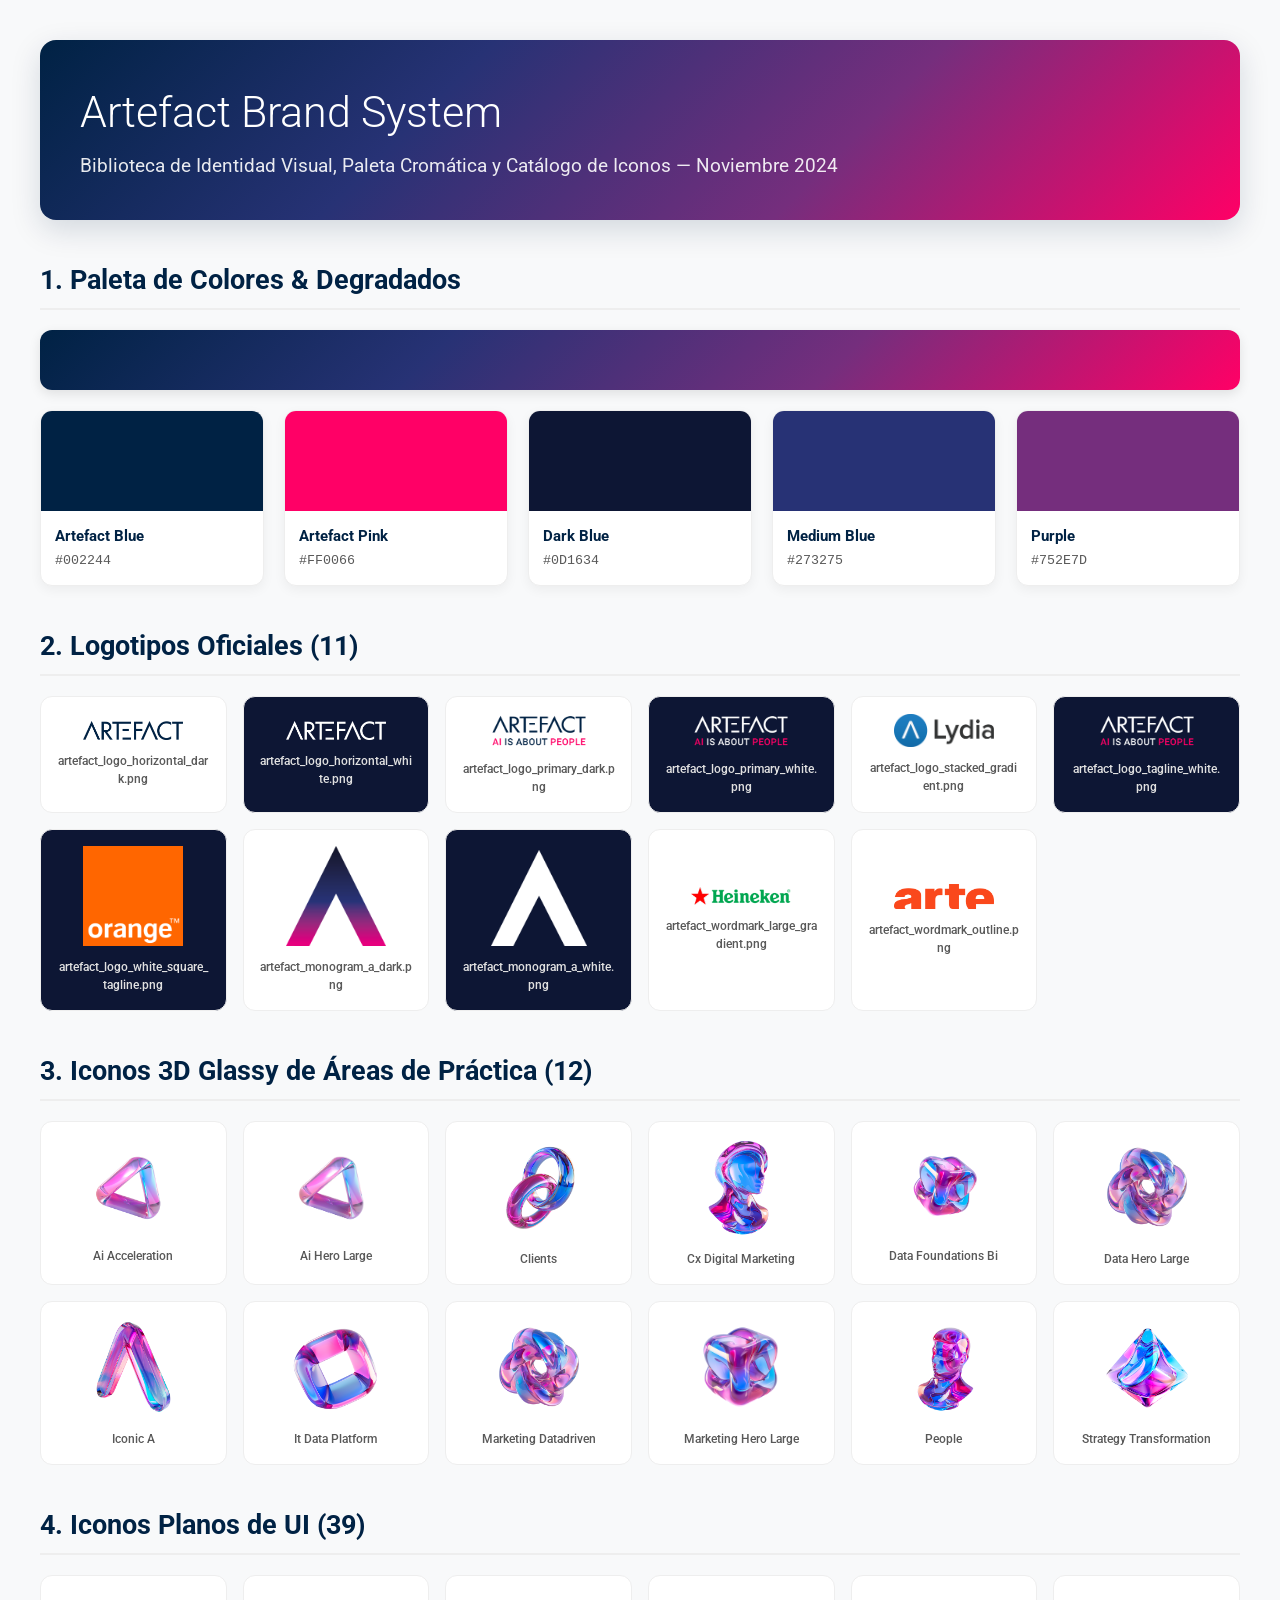
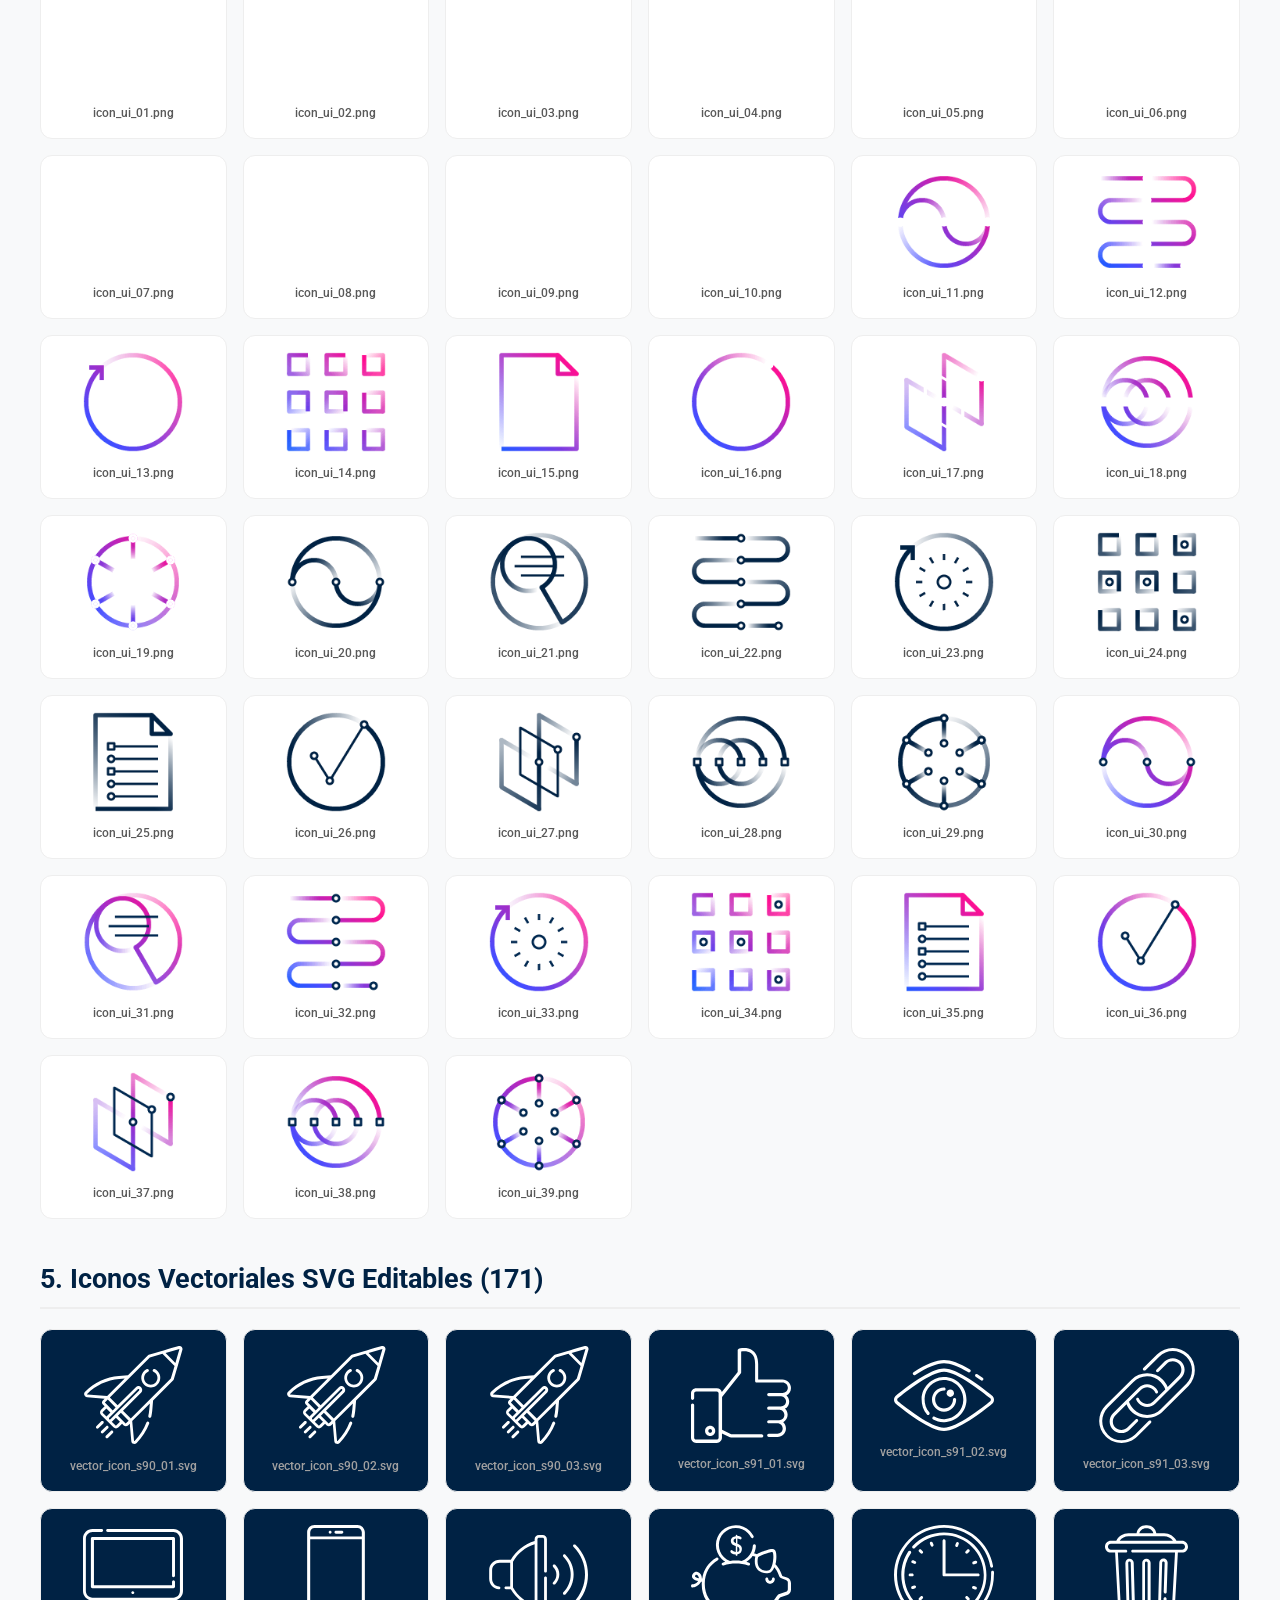
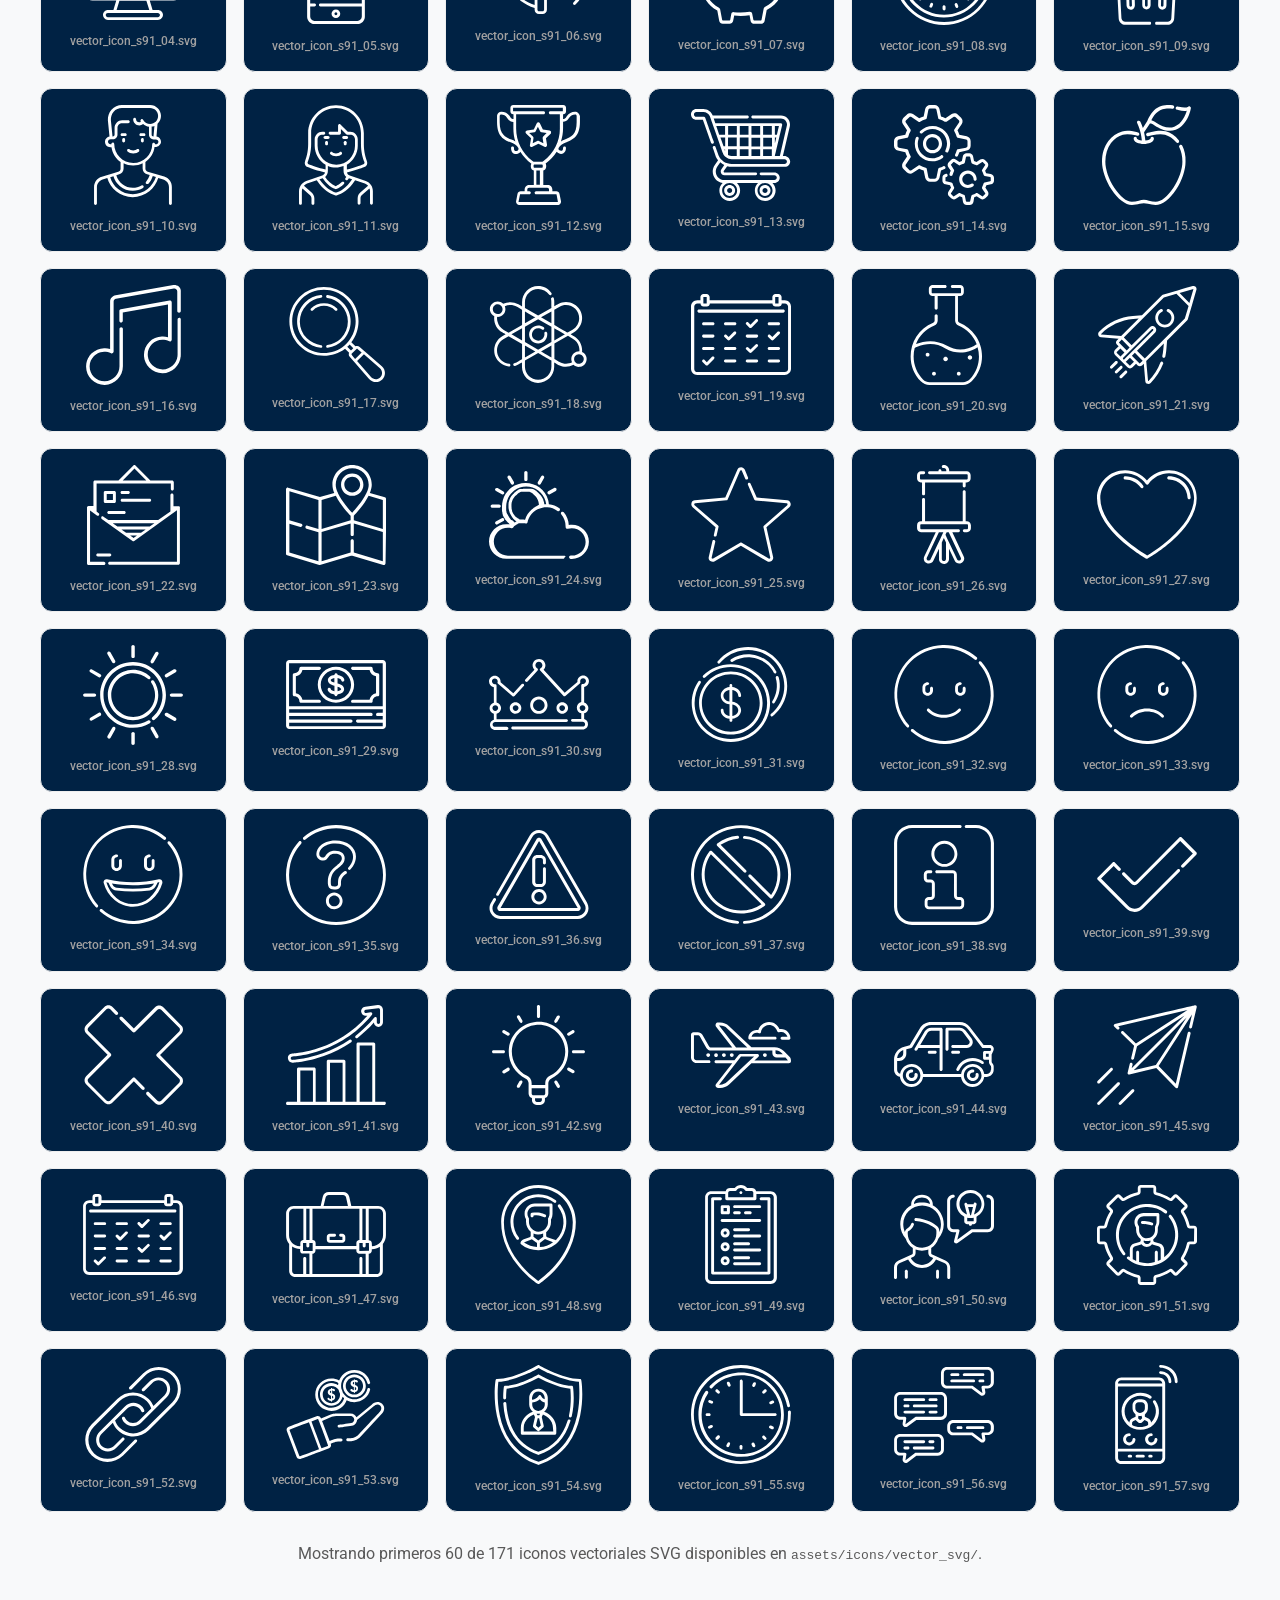
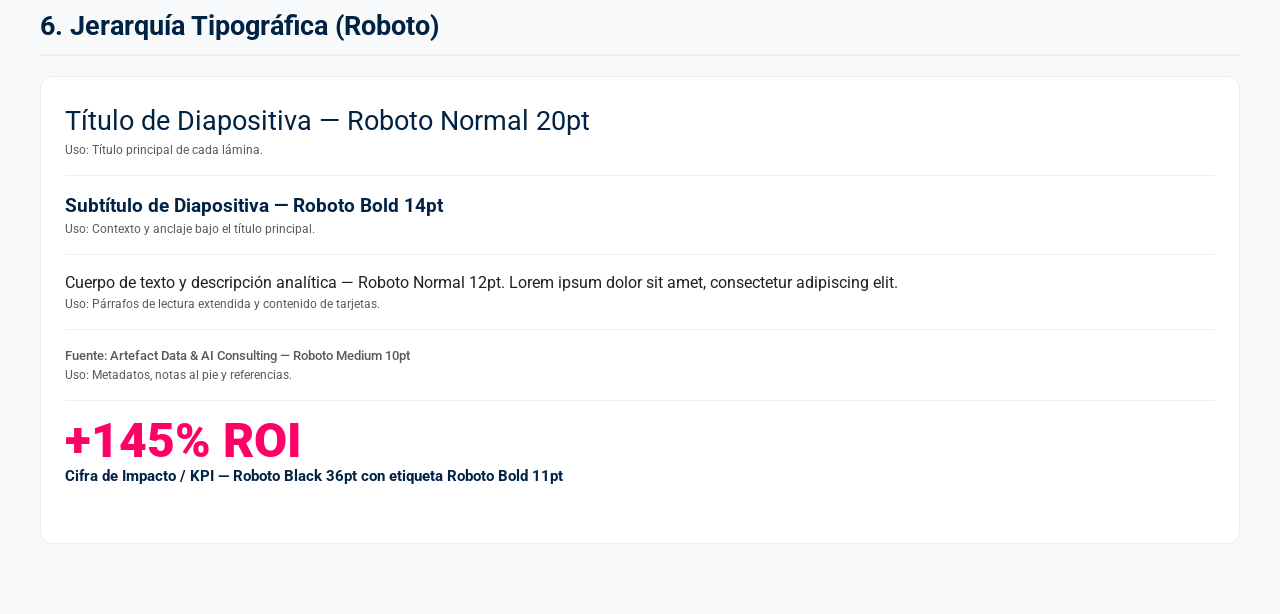
==== index.html @ 72a99425 "feat: complete Artefact brand identity kit, assets, tokens and LLM presentation tools" ====
<!DOCTYPE html>
<html lang="es">
<head>
  <meta charset="UTF-8">
  <title>Artefact Brand System & Asset Library (Nov 2024)</title>
  <link rel="stylesheet" href="tokens/artefact_theme.css">
  <link rel="preconnect" href="https://fonts.googleapis.com">
  <link rel="preconnect" href="https://fonts.gstatic.com" crossorigin>
  <link href="https://fonts.googleapis.com/css2?family=Roboto:wght@100;300;400;500;700;900&display=swap" rel="stylesheet">
  <style>
    * { box-sizing: border-box; margin: 0; padding: 0; }
    body {
      font-family: var(--font-family-artefact);
      background: #F8F9FA;
      color: var(--artefact-charcoal);
      line-height: 1.5;
      padding: 40px 20px;
    }
    .container {
      max-width: 1200px;
      margin: 0 auto;
    }
    header {
      background: var(--artefact-gradient-signature);
      color: white;
      padding: 40px;
      border-radius: 16px;
      margin-bottom: 40px;
      box-shadow: 0 10px 30px rgba(0, 34, 68, 0.15);
    }
    header h1 {
      font-size: 32pt;
      font-weight: 300;
      margin-bottom: 8px;
    }
    header p {
      font-size: 14pt;
      opacity: 0.9;
    }
    .section-title {
      font-size: 20pt;
      font-weight: 700;
      color: var(--artefact-blue);
      margin: 40px 0 20px 0;
      border-bottom: 2px solid var(--artefact-gray-border);
      padding-bottom: 8px;
    }
    .grid-colors {
      display: grid;
      grid-template-columns: repeat(auto-fill, minmax(200px, 1fr));
      gap: 20px;
      margin-bottom: 30px;
    }
    .color-card {
      background: white;
      border-radius: 12px;
      overflow: hidden;
      box-shadow: 0 4px 12px rgba(0,0,0,0.05);
      border: 1px solid var(--artefact-gray-border);
    }
    .color-swatch {
      height: 100px;
      width: 100%;
    }
    .color-info {
      padding: 14px;
    }
    .color-name {
      font-weight: 700;
      font-size: 11pt;
      color: var(--artefact-blue);
      margin-bottom: 4px;
    }
    .color-hex {
      font-family: monospace;
      font-size: 10pt;
      color: var(--artefact-gray-muted);
    }
    .gradient-bar {
      height: 60px;
      border-radius: 12px;
      background: var(--artefact-gradient-signature);
      margin-bottom: 20px;
      box-shadow: 0 4px 12px rgba(0,0,0,0.1);
    }
    .grid-assets {
      display: grid;
      grid-template-columns: repeat(auto-fill, minmax(160px, 1fr));
      gap: 16px;
      margin-bottom: 30px;
    }
    .asset-card {
      background: white;
      border: 1px solid var(--artefact-gray-border);
      border-radius: 12px;
      padding: 16px;
      text-align: center;
      display: flex;
      flex-direction: column;
      align-items: center;
      justify-content: center;
      transition: transform 0.2s, box-shadow 0.2s;
    }
    .asset-card:hover {
      transform: translateY(-4px);
      box-shadow: 0 8px 20px rgba(0,0,0,0.08);
    }
    .asset-card img, .asset-card svg {
      max-width: 100px;
      max-height: 100px;
      object-fit: contain;
      margin-bottom: 12px;
    }
    .asset-card.dark-bg {
      background: var(--artefact-dark-blue);
      color: white;
    }
    .asset-name {
      font-size: 9pt;
      font-weight: 500;
      word-break: break-word;
      color: var(--artefact-gray-muted);
    }
    .asset-card.dark-bg .asset-name {
      color: #E0E0E0;
    }
    .typography-demo {
      background: white;
      padding: 24px;
      border-radius: 12px;
      border: 1px solid var(--artefact-gray-border);
      margin-bottom: 30px;
    }
    .type-row {
      margin-bottom: 16px;
      padding-bottom: 16px;
      border-bottom: 1px solid var(--artefact-gray-border);
    }
  </style>
</head>
<body>
  <div class="container">
    <header>
      <h1>Artefact Brand System</h1>
      <p>Biblioteca de Identidad Visual, Paleta Cromática y Catálogo de Iconos — Noviembre 2024</p>
    </header>

    <h2 class="section-title">1. Paleta de Colores & Degradados</h2>
    <div class="gradient-bar"></div>
    <div class="grid-colors">
      <div class="color-card">
        <div class="color-swatch" style="background:#002244;"></div>
        <div class="color-info">
          <div class="color-name">Artefact Blue</div>
          <div class="color-hex">#002244</div>
        </div>
      </div>
      <div class="color-card">
        <div class="color-swatch" style="background:#FF0066;"></div>
        <div class="color-info">
          <div class="color-name">Artefact Pink</div>
          <div class="color-hex">#FF0066</div>
        </div>
      </div>
      <div class="color-card">
        <div class="color-swatch" style="background:#0D1634;"></div>
        <div class="color-info">
          <div class="color-name">Dark Blue</div>
          <div class="color-hex">#0D1634</div>
        </div>
      </div>
      <div class="color-card">
        <div class="color-swatch" style="background:#273275;"></div>
        <div class="color-info">
          <div class="color-name">Medium Blue</div>
          <div class="color-hex">#273275</div>
        </div>
      </div>
      <div class="color-card">
        <div class="color-swatch" style="background:#752E7D;"></div>
        <div class="color-info">
          <div class="color-name">Purple</div>
          <div class="color-hex">#752E7D</div>
        </div>
      </div>
    </div>

    <h2 class="section-title">2. Logotipos Oficiales (11)</h2>
    <div class="grid-assets">
      <div class="asset-card ">
        <img src="assets/logos/artefact_logo_horizontal_dark.png" alt="artefact_logo_horizontal_dark.png">
        <span class="asset-name">artefact_logo_horizontal_dark.png</span>
      </div>
      <div class="asset-card dark-bg">
        <img src="assets/logos/artefact_logo_horizontal_white.png" alt="artefact_logo_horizontal_white.png">
        <span class="asset-name">artefact_logo_horizontal_white.png</span>
      </div>
      <div class="asset-card ">
        <img src="assets/logos/artefact_logo_primary_dark.png" alt="artefact_logo_primary_dark.png">
        <span class="asset-name">artefact_logo_primary_dark.png</span>
      </div>
      <div class="asset-card dark-bg">
        <img src="assets/logos/artefact_logo_primary_white.png" alt="artefact_logo_primary_white.png">
        <span class="asset-name">artefact_logo_primary_white.png</span>
      </div>
      <div class="asset-card ">
        <img src="assets/logos/artefact_logo_stacked_gradient.png" alt="artefact_logo_stacked_gradient.png">
        <span class="asset-name">artefact_logo_stacked_gradient.png</span>
      </div>
      <div class="asset-card dark-bg">
        <img src="assets/logos/artefact_logo_tagline_white.png" alt="artefact_logo_tagline_white.png">
        <span class="asset-name">artefact_logo_tagline_white.png</span>
      </div>
      <div class="asset-card dark-bg">
        <img src="assets/logos/artefact_logo_white_square_tagline.png" alt="artefact_logo_white_square_tagline.png">
        <span class="asset-name">artefact_logo_white_square_tagline.png</span>
      </div>
      <div class="asset-card ">
        <img src="assets/logos/artefact_monogram_a_dark.png" alt="artefact_monogram_a_dark.png">
        <span class="asset-name">artefact_monogram_a_dark.png</span>
      </div>
      <div class="asset-card dark-bg">
        <img src="assets/logos/artefact_monogram_a_white.png" alt="artefact_monogram_a_white.png">
        <span class="asset-name">artefact_monogram_a_white.png</span>
      </div>
      <div class="asset-card ">
        <img src="assets/logos/artefact_wordmark_large_gradient.png" alt="artefact_wordmark_large_gradient.png">
        <span class="asset-name">artefact_wordmark_large_gradient.png</span>
      </div>
      <div class="asset-card ">
        <img src="assets/logos/artefact_wordmark_outline.png" alt="artefact_wordmark_outline.png">
        <span class="asset-name">artefact_wordmark_outline.png</span>
      </div>
    </div>

    <h2 class="section-title">3. Iconos 3D Glassy de Áreas de Práctica (12)</h2>
    <div class="grid-assets">
      <div class="asset-card">
        <img src="assets/icons/glassy_3d/icon_glassy_ai_acceleration.png" alt="icon_glassy_ai_acceleration.png">
        <span class="asset-name">Ai Acceleration</span>
      </div>
      <div class="asset-card">
        <img src="assets/icons/glassy_3d/icon_glassy_ai_hero_large.png" alt="icon_glassy_ai_hero_large.png">
        <span class="asset-name">Ai Hero Large</span>
      </div>
      <div class="asset-card">
        <img src="assets/icons/glassy_3d/icon_glassy_clients.png" alt="icon_glassy_clients.png">
        <span class="asset-name">Clients</span>
      </div>
      <div class="asset-card">
        <img src="assets/icons/glassy_3d/icon_glassy_cx_digital_marketing.png" alt="icon_glassy_cx_digital_marketing.png">
        <span class="asset-name">Cx Digital Marketing</span>
      </div>
      <div class="asset-card">
        <img src="assets/icons/glassy_3d/icon_glassy_data_foundations_bi.png" alt="icon_glassy_data_foundations_bi.png">
        <span class="asset-name">Data Foundations Bi</span>
      </div>
      <div class="asset-card">
        <img src="assets/icons/glassy_3d/icon_glassy_data_hero_large.png" alt="icon_glassy_data_hero_large.png">
        <span class="asset-name">Data Hero Large</span>
      </div>
      <div class="asset-card">
        <img src="assets/icons/glassy_3d/icon_glassy_iconic_a.png" alt="icon_glassy_iconic_a.png">
        <span class="asset-name">Iconic A</span>
      </div>
      <div class="asset-card">
        <img src="assets/icons/glassy_3d/icon_glassy_it_data_platform.png" alt="icon_glassy_it_data_platform.png">
        <span class="asset-name">It Data Platform</span>
      </div>
      <div class="asset-card">
        <img src="assets/icons/glassy_3d/icon_glassy_marketing_datadriven.png" alt="icon_glassy_marketing_datadriven.png">
        <span class="asset-name">Marketing Datadriven</span>
      </div>
      <div class="asset-card">
        <img src="assets/icons/glassy_3d/icon_glassy_marketing_hero_large.png" alt="icon_glassy_marketing_hero_large.png">
        <span class="asset-name">Marketing Hero Large</span>
      </div>
      <div class="asset-card">
        <img src="assets/icons/glassy_3d/icon_glassy_people.png" alt="icon_glassy_people.png">
        <span class="asset-name">People</span>
      </div>
      <div class="asset-card">
        <img src="assets/icons/glassy_3d/icon_glassy_strategy_transformation.png" alt="icon_glassy_strategy_transformation.png">
        <span class="asset-name">Strategy Transformation</span>
      </div>
    </div>

    <h2 class="section-title">4. Iconos Planos de UI (39)</h2>
    <div class="grid-assets">
      <div class="asset-card">
        <img src="assets/icons/ui_flat/icon_ui_01.png" alt="icon_ui_01.png">
        <span class="asset-name">icon_ui_01.png</span>
      </div>
      <div class="asset-card">
        <img src="assets/icons/ui_flat/icon_ui_02.png" alt="icon_ui_02.png">
        <span class="asset-name">icon_ui_02.png</span>
      </div>
      <div class="asset-card">
        <img src="assets/icons/ui_flat/icon_ui_03.png" alt="icon_ui_03.png">
        <span class="asset-name">icon_ui_03.png</span>
      </div>
      <div class="asset-card">
        <img src="assets/icons/ui_flat/icon_ui_04.png" alt="icon_ui_04.png">
        <span class="asset-name">icon_ui_04.png</span>
      </div>
      <div class="asset-card">
        <img src="assets/icons/ui_flat/icon_ui_05.png" alt="icon_ui_05.png">
        <span class="asset-name">icon_ui_05.png</span>
      </div>
      <div class="asset-card">
        <img src="assets/icons/ui_flat/icon_ui_06.png" alt="icon_ui_06.png">
        <span class="asset-name">icon_ui_06.png</span>
      </div>
      <div class="asset-card">
        <img src="assets/icons/ui_flat/icon_ui_07.png" alt="icon_ui_07.png">
        <span class="asset-name">icon_ui_07.png</span>
      </div>
      <div class="asset-card">
        <img src="assets/icons/ui_flat/icon_ui_08.png" alt="icon_ui_08.png">
        <span class="asset-name">icon_ui_08.png</span>
      </div>
      <div class="asset-card">
        <img src="assets/icons/ui_flat/icon_ui_09.png" alt="icon_ui_09.png">
        <span class="asset-name">icon_ui_09.png</span>
      </div>
      <div class="asset-card">
        <img src="assets/icons/ui_flat/icon_ui_10.png" alt="icon_ui_10.png">
        <span class="asset-name">icon_ui_10.png</span>
      </div>
      <div class="asset-card">
        <img src="assets/icons/ui_flat/icon_ui_11.png" alt="icon_ui_11.png">
        <span class="asset-name">icon_ui_11.png</span>
      </div>
      <div class="asset-card">
        <img src="assets/icons/ui_flat/icon_ui_12.png" alt="icon_ui_12.png">
        <span class="asset-name">icon_ui_12.png</span>
      </div>
      <div class="asset-card">
        <img src="assets/icons/ui_flat/icon_ui_13.png" alt="icon_ui_13.png">
        <span class="asset-name">icon_ui_13.png</span>
      </div>
      <div class="asset-card">
        <img src="assets/icons/ui_flat/icon_ui_14.png" alt="icon_ui_14.png">
        <span class="asset-name">icon_ui_14.png</span>
      </div>
      <div class="asset-card">
        <img src="assets/icons/ui_flat/icon_ui_15.png" alt="icon_ui_15.png">
        <span class="asset-name">icon_ui_15.png</span>
      </div>
      <div class="asset-card">
        <img src="assets/icons/ui_flat/icon_ui_16.png" alt="icon_ui_16.png">
        <span class="asset-name">icon_ui_16.png</span>
      </div>
      <div class="asset-card">
        <img src="assets/icons/ui_flat/icon_ui_17.png" alt="icon_ui_17.png">
        <span class="asset-name">icon_ui_17.png</span>
      </div>
      <div class="asset-card">
        <img src="assets/icons/ui_flat/icon_ui_18.png" alt="icon_ui_18.png">
        <span class="asset-name">icon_ui_18.png</span>
      </div>
      <div class="asset-card">
        <img src="assets/icons/ui_flat/icon_ui_19.png" alt="icon_ui_19.png">
        <span class="asset-name">icon_ui_19.png</span>
      </div>
      <div class="asset-card">
        <img src="assets/icons/ui_flat/icon_ui_20.png" alt="icon_ui_20.png">
        <span class="asset-name">icon_ui_20.png</span>
      </div>
      <div class="asset-card">
        <img src="assets/icons/ui_flat/icon_ui_21.png" alt="icon_ui_21.png">
        <span class="asset-name">icon_ui_21.png</span>
      </div>
      <div class="asset-card">
        <img src="assets/icons/ui_flat/icon_ui_22.png" alt="icon_ui_22.png">
        <span class="asset-name">icon_ui_22.png</span>
      </div>
      <div class="asset-card">
        <img src="assets/icons/ui_flat/icon_ui_23.png" alt="icon_ui_23.png">
        <span class="asset-name">icon_ui_23.png</span>
      </div>
      <div class="asset-card">
        <img src="assets/icons/ui_flat/icon_ui_24.png" alt="icon_ui_24.png">
        <span class="asset-name">icon_ui_24.png</span>
      </div>
      <div class="asset-card">
        <img src="assets/icons/ui_flat/icon_ui_25.png" alt="icon_ui_25.png">
        <span class="asset-name">icon_ui_25.png</span>
      </div>
      <div class="asset-card">
        <img src="assets/icons/ui_flat/icon_ui_26.png" alt="icon_ui_26.png">
        <span class="asset-name">icon_ui_26.png</span>
      </div>
      <div class="asset-card">
        <img src="assets/icons/ui_flat/icon_ui_27.png" alt="icon_ui_27.png">
        <span class="asset-name">icon_ui_27.png</span>
      </div>
      <div class="asset-card">
        <img src="assets/icons/ui_flat/icon_ui_28.png" alt="icon_ui_28.png">
        <span class="asset-name">icon_ui_28.png</span>
      </div>
      <div class="asset-card">
        <img src="assets/icons/ui_flat/icon_ui_29.png" alt="icon_ui_29.png">
        <span class="asset-name">icon_ui_29.png</span>
      </div>
      <div class="asset-card">
        <img src="assets/icons/ui_flat/icon_ui_30.png" alt="icon_ui_30.png">
        <span class="asset-name">icon_ui_30.png</span>
      </div>
      <div class="asset-card">
        <img src="assets/icons/ui_flat/icon_ui_31.png" alt="icon_ui_31.png">
        <span class="asset-name">icon_ui_31.png</span>
      </div>
      <div class="asset-card">
        <img src="assets/icons/ui_flat/icon_ui_32.png" alt="icon_ui_32.png">
        <span class="asset-name">icon_ui_32.png</span>
      </div>
      <div class="asset-card">
        <img src="assets/icons/ui_flat/icon_ui_33.png" alt="icon_ui_33.png">
        <span class="asset-name">icon_ui_33.png</span>
      </div>
      <div class="asset-card">
        <img src="assets/icons/ui_flat/icon_ui_34.png" alt="icon_ui_34.png">
        <span class="asset-name">icon_ui_34.png</span>
      </div>
      <div class="asset-card">
        <img src="assets/icons/ui_flat/icon_ui_35.png" alt="icon_ui_35.png">
        <span class="asset-name">icon_ui_35.png</span>
      </div>
      <div class="asset-card">
        <img src="assets/icons/ui_flat/icon_ui_36.png" alt="icon_ui_36.png">
        <span class="asset-name">icon_ui_36.png</span>
      </div>
      <div class="asset-card">
        <img src="assets/icons/ui_flat/icon_ui_37.png" alt="icon_ui_37.png">
        <span class="asset-name">icon_ui_37.png</span>
      </div>
      <div class="asset-card">
        <img src="assets/icons/ui_flat/icon_ui_38.png" alt="icon_ui_38.png">
        <span class="asset-name">icon_ui_38.png</span>
      </div>
      <div class="asset-card">
        <img src="assets/icons/ui_flat/icon_ui_39.png" alt="icon_ui_39.png">
        <span class="asset-name">icon_ui_39.png</span>
      </div>
    </div>

    <h2 class="section-title">5. Iconos Vectoriales SVG Editables (171)</h2>
    <div class="grid-assets">
      <div class="asset-card" style="background:#002244; color:white;">
        <img src="assets/icons/vector_svg/vector_icon_s90_01.svg" alt="vector_icon_s90_01.svg" style="filter: brightness(0) invert(1);">
        <span class="asset-name" style="color:#A0A0A0;">vector_icon_s90_01.svg</span>
      </div>
      <div class="asset-card" style="background:#002244; color:white;">
        <img src="assets/icons/vector_svg/vector_icon_s90_02.svg" alt="vector_icon_s90_02.svg" style="filter: brightness(0) invert(1);">
        <span class="asset-name" style="color:#A0A0A0;">vector_icon_s90_02.svg</span>
      </div>
      <div class="asset-card" style="background:#002244; color:white;">
        <img src="assets/icons/vector_svg/vector_icon_s90_03.svg" alt="vector_icon_s90_03.svg" style="filter: brightness(0) invert(1);">
        <span class="asset-name" style="color:#A0A0A0;">vector_icon_s90_03.svg</span>
      </div>
      <div class="asset-card" style="background:#002244; color:white;">
        <img src="assets/icons/vector_svg/vector_icon_s91_01.svg" alt="vector_icon_s91_01.svg" style="filter: brightness(0) invert(1);">
        <span class="asset-name" style="color:#A0A0A0;">vector_icon_s91_01.svg</span>
      </div>
      <div class="asset-card" style="background:#002244; color:white;">
        <img src="assets/icons/vector_svg/vector_icon_s91_02.svg" alt="vector_icon_s91_02.svg" style="filter: brightness(0) invert(1);">
        <span class="asset-name" style="color:#A0A0A0;">vector_icon_s91_02.svg</span>
      </div>
      <div class="asset-card" style="background:#002244; color:white;">
        <img src="assets/icons/vector_svg/vector_icon_s91_03.svg" alt="vector_icon_s91_03.svg" style="filter: brightness(0) invert(1);">
        <span class="asset-name" style="color:#A0A0A0;">vector_icon_s91_03.svg</span>
      </div>
      <div class="asset-card" style="background:#002244; color:white;">
        <img src="assets/icons/vector_svg/vector_icon_s91_04.svg" alt="vector_icon_s91_04.svg" style="filter: brightness(0) invert(1);">
        <span class="asset-name" style="color:#A0A0A0;">vector_icon_s91_04.svg</span>
      </div>
      <div class="asset-card" style="background:#002244; color:white;">
        <img src="assets/icons/vector_svg/vector_icon_s91_05.svg" alt="vector_icon_s91_05.svg" style="filter: brightness(0) invert(1);">
        <span class="asset-name" style="color:#A0A0A0;">vector_icon_s91_05.svg</span>
      </div>
      <div class="asset-card" style="background:#002244; color:white;">
        <img src="assets/icons/vector_svg/vector_icon_s91_06.svg" alt="vector_icon_s91_06.svg" style="filter: brightness(0) invert(1);">
        <span class="asset-name" style="color:#A0A0A0;">vector_icon_s91_06.svg</span>
      </div>
      <div class="asset-card" style="background:#002244; color:white;">
        <img src="assets/icons/vector_svg/vector_icon_s91_07.svg" alt="vector_icon_s91_07.svg" style="filter: brightness(0) invert(1);">
        <span class="asset-name" style="color:#A0A0A0;">vector_icon_s91_07.svg</span>
      </div>
      <div class="asset-card" style="background:#002244; color:white;">
        <img src="assets/icons/vector_svg/vector_icon_s91_08.svg" alt="vector_icon_s91_08.svg" style="filter: brightness(0) invert(1);">
        <span class="asset-name" style="color:#A0A0A0;">vector_icon_s91_08.svg</span>
      </div>
      <div class="asset-card" style="background:#002244; color:white;">
        <img src="assets/icons/vector_svg/vector_icon_s91_09.svg" alt="vector_icon_s91_09.svg" style="filter: brightness(0) invert(1);">
        <span class="asset-name" style="color:#A0A0A0;">vector_icon_s91_09.svg</span>
      </div>
      <div class="asset-card" style="background:#002244; color:white;">
        <img src="assets/icons/vector_svg/vector_icon_s91_10.svg" alt="vector_icon_s91_10.svg" style="filter: brightness(0) invert(1);">
        <span class="asset-name" style="color:#A0A0A0;">vector_icon_s91_10.svg</span>
      </div>
      <div class="asset-card" style="background:#002244; color:white;">
        <img src="assets/icons/vector_svg/vector_icon_s91_11.svg" alt="vector_icon_s91_11.svg" style="filter: brightness(0) invert(1);">
        <span class="asset-name" style="color:#A0A0A0;">vector_icon_s91_11.svg</span>
      </div>
      <div class="asset-card" style="background:#002244; color:white;">
        <img src="assets/icons/vector_svg/vector_icon_s91_12.svg" alt="vector_icon_s91_12.svg" style="filter: brightness(0) invert(1);">
        <span class="asset-name" style="color:#A0A0A0;">vector_icon_s91_12.svg</span>
      </div>
      <div class="asset-card" style="background:#002244; color:white;">
        <img src="assets/icons/vector_svg/vector_icon_s91_13.svg" alt="vector_icon_s91_13.svg" style="filter: brightness(0) invert(1);">
        <span class="asset-name" style="color:#A0A0A0;">vector_icon_s91_13.svg</span>
      </div>
      <div class="asset-card" style="background:#002244; color:white;">
        <img src="assets/icons/vector_svg/vector_icon_s91_14.svg" alt="vector_icon_s91_14.svg" style="filter: brightness(0) invert(1);">
        <span class="asset-name" style="color:#A0A0A0;">vector_icon_s91_14.svg</span>
      </div>
      <div class="asset-card" style="background:#002244; color:white;">
        <img src="assets/icons/vector_svg/vector_icon_s91_15.svg" alt="vector_icon_s91_15.svg" style="filter: brightness(0) invert(1);">
        <span class="asset-name" style="color:#A0A0A0;">vector_icon_s91_15.svg</span>
      </div>
      <div class="asset-card" style="background:#002244; color:white;">
        <img src="assets/icons/vector_svg/vector_icon_s91_16.svg" alt="vector_icon_s91_16.svg" style="filter: brightness(0) invert(1);">
        <span class="asset-name" style="color:#A0A0A0;">vector_icon_s91_16.svg</span>
      </div>
      <div class="asset-card" style="background:#002244; color:white;">
        <img src="assets/icons/vector_svg/vector_icon_s91_17.svg" alt="vector_icon_s91_17.svg" style="filter: brightness(0) invert(1);">
        <span class="asset-name" style="color:#A0A0A0;">vector_icon_s91_17.svg</span>
      </div>
      <div class="asset-card" style="background:#002244; color:white;">
        <img src="assets/icons/vector_svg/vector_icon_s91_18.svg" alt="vector_icon_s91_18.svg" style="filter: brightness(0) invert(1);">
        <span class="asset-name" style="color:#A0A0A0;">vector_icon_s91_18.svg</span>
      </div>
      <div class="asset-card" style="background:#002244; color:white;">
        <img src="assets/icons/vector_svg/vector_icon_s91_19.svg" alt="vector_icon_s91_19.svg" style="filter: brightness(0) invert(1);">
        <span class="asset-name" style="color:#A0A0A0;">vector_icon_s91_19.svg</span>
      </div>
      <div class="asset-card" style="background:#002244; color:white;">
        <img src="assets/icons/vector_svg/vector_icon_s91_20.svg" alt="vector_icon_s91_20.svg" style="filter: brightness(0) invert(1);">
        <span class="asset-name" style="color:#A0A0A0;">vector_icon_s91_20.svg</span>
      </div>
      <div class="asset-card" style="background:#002244; color:white;">
        <img src="assets/icons/vector_svg/vector_icon_s91_21.svg" alt="vector_icon_s91_21.svg" style="filter: brightness(0) invert(1);">
        <span class="asset-name" style="color:#A0A0A0;">vector_icon_s91_21.svg</span>
      </div>
      <div class="asset-card" style="background:#002244; color:white;">
        <img src="assets/icons/vector_svg/vector_icon_s91_22.svg" alt="vector_icon_s91_22.svg" style="filter: brightness(0) invert(1);">
        <span class="asset-name" style="color:#A0A0A0;">vector_icon_s91_22.svg</span>
      </div>
      <div class="asset-card" style="background:#002244; color:white;">
        <img src="assets/icons/vector_svg/vector_icon_s91_23.svg" alt="vector_icon_s91_23.svg" style="filter: brightness(0) invert(1);">
        <span class="asset-name" style="color:#A0A0A0;">vector_icon_s91_23.svg</span>
      </div>
      <div class="asset-card" style="background:#002244; color:white;">
        <img src="assets/icons/vector_svg/vector_icon_s91_24.svg" alt="vector_icon_s91_24.svg" style="filter: brightness(0) invert(1);">
        <span class="asset-name" style="color:#A0A0A0;">vector_icon_s91_24.svg</span>
      </div>
      <div class="asset-card" style="background:#002244; color:white;">
        <img src="assets/icons/vector_svg/vector_icon_s91_25.svg" alt="vector_icon_s91_25.svg" style="filter: brightness(0) invert(1);">
        <span class="asset-name" style="color:#A0A0A0;">vector_icon_s91_25.svg</span>
      </div>
      <div class="asset-card" style="background:#002244; color:white;">
        <img src="assets/icons/vector_svg/vector_icon_s91_26.svg" alt="vector_icon_s91_26.svg" style="filter: brightness(0) invert(1);">
        <span class="asset-name" style="color:#A0A0A0;">vector_icon_s91_26.svg</span>
      </div>
      <div class="asset-card" style="background:#002244; color:white;">
        <img src="assets/icons/vector_svg/vector_icon_s91_27.svg" alt="vector_icon_s91_27.svg" style="filter: brightness(0) invert(1);">
        <span class="asset-name" style="color:#A0A0A0;">vector_icon_s91_27.svg</span>
      </div>
      <div class="asset-card" style="background:#002244; color:white;">
        <img src="assets/icons/vector_svg/vector_icon_s91_28.svg" alt="vector_icon_s91_28.svg" style="filter: brightness(0) invert(1);">
        <span class="asset-name" style="color:#A0A0A0;">vector_icon_s91_28.svg</span>
      </div>
      <div class="asset-card" style="background:#002244; color:white;">
        <img src="assets/icons/vector_svg/vector_icon_s91_29.svg" alt="vector_icon_s91_29.svg" style="filter: brightness(0) invert(1);">
        <span class="asset-name" style="color:#A0A0A0;">vector_icon_s91_29.svg</span>
      </div>
      <div class="asset-card" style="background:#002244; color:white;">
        <img src="assets/icons/vector_svg/vector_icon_s91_30.svg" alt="vector_icon_s91_30.svg" style="filter: brightness(0) invert(1);">
        <span class="asset-name" style="color:#A0A0A0;">vector_icon_s91_30.svg</span>
      </div>
      <div class="asset-card" style="background:#002244; color:white;">
        <img src="assets/icons/vector_svg/vector_icon_s91_31.svg" alt="vector_icon_s91_31.svg" style="filter: brightness(0) invert(1);">
        <span class="asset-name" style="color:#A0A0A0;">vector_icon_s91_31.svg</span>
      </div>
      <div class="asset-card" style="background:#002244; color:white;">
        <img src="assets/icons/vector_svg/vector_icon_s91_32.svg" alt="vector_icon_s91_32.svg" style="filter: brightness(0) invert(1);">
        <span class="asset-name" style="color:#A0A0A0;">vector_icon_s91_32.svg</span>
      </div>
      <div class="asset-card" style="background:#002244; color:white;">
        <img src="assets/icons/vector_svg/vector_icon_s91_33.svg" alt="vector_icon_s91_33.svg" style="filter: brightness(0) invert(1);">
        <span class="asset-name" style="color:#A0A0A0;">vector_icon_s91_33.svg</span>
      </div>
      <div class="asset-card" style="background:#002244; color:white;">
        <img src="assets/icons/vector_svg/vector_icon_s91_34.svg" alt="vector_icon_s91_34.svg" style="filter: brightness(0) invert(1);">
        <span class="asset-name" style="color:#A0A0A0;">vector_icon_s91_34.svg</span>
      </div>
      <div class="asset-card" style="background:#002244; color:white;">
        <img src="assets/icons/vector_svg/vector_icon_s91_35.svg" alt="vector_icon_s91_35.svg" style="filter: brightness(0) invert(1);">
        <span class="asset-name" style="color:#A0A0A0;">vector_icon_s91_35.svg</span>
      </div>
      <div class="asset-card" style="background:#002244; color:white;">
        <img src="assets/icons/vector_svg/vector_icon_s91_36.svg" alt="vector_icon_s91_36.svg" style="filter: brightness(0) invert(1);">
        <span class="asset-name" style="color:#A0A0A0;">vector_icon_s91_36.svg</span>
      </div>
      <div class="asset-card" style="background:#002244; color:white;">
        <img src="assets/icons/vector_svg/vector_icon_s91_37.svg" alt="vector_icon_s91_37.svg" style="filter: brightness(0) invert(1);">
        <span class="asset-name" style="color:#A0A0A0;">vector_icon_s91_37.svg</span>
      </div>
      <div class="asset-card" style="background:#002244; color:white;">
        <img src="assets/icons/vector_svg/vector_icon_s91_38.svg" alt="vector_icon_s91_38.svg" style="filter: brightness(0) invert(1);">
        <span class="asset-name" style="color:#A0A0A0;">vector_icon_s91_38.svg</span>
      </div>
      <div class="asset-card" style="background:#002244; color:white;">
        <img src="assets/icons/vector_svg/vector_icon_s91_39.svg" alt="vector_icon_s91_39.svg" style="filter: brightness(0) invert(1);">
        <span class="asset-name" style="color:#A0A0A0;">vector_icon_s91_39.svg</span>
      </div>
      <div class="asset-card" style="background:#002244; color:white;">
        <img src="assets/icons/vector_svg/vector_icon_s91_40.svg" alt="vector_icon_s91_40.svg" style="filter: brightness(0) invert(1);">
        <span class="asset-name" style="color:#A0A0A0;">vector_icon_s91_40.svg</span>
      </div>
      <div class="asset-card" style="background:#002244; color:white;">
        <img src="assets/icons/vector_svg/vector_icon_s91_41.svg" alt="vector_icon_s91_41.svg" style="filter: brightness(0) invert(1);">
        <span class="asset-name" style="color:#A0A0A0;">vector_icon_s91_41.svg</span>
      </div>
      <div class="asset-card" style="background:#002244; color:white;">
        <img src="assets/icons/vector_svg/vector_icon_s91_42.svg" alt="vector_icon_s91_42.svg" style="filter: brightness(0) invert(1);">
        <span class="asset-name" style="color:#A0A0A0;">vector_icon_s91_42.svg</span>
      </div>
      <div class="asset-card" style="background:#002244; color:white;">
        <img src="assets/icons/vector_svg/vector_icon_s91_43.svg" alt="vector_icon_s91_43.svg" style="filter: brightness(0) invert(1);">
        <span class="asset-name" style="color:#A0A0A0;">vector_icon_s91_43.svg</span>
      </div>
      <div class="asset-card" style="background:#002244; color:white;">
        <img src="assets/icons/vector_svg/vector_icon_s91_44.svg" alt="vector_icon_s91_44.svg" style="filter: brightness(0) invert(1);">
        <span class="asset-name" style="color:#A0A0A0;">vector_icon_s91_44.svg</span>
      </div>
      <div class="asset-card" style="background:#002244; color:white;">
        <img src="assets/icons/vector_svg/vector_icon_s91_45.svg" alt="vector_icon_s91_45.svg" style="filter: brightness(0) invert(1);">
        <span class="asset-name" style="color:#A0A0A0;">vector_icon_s91_45.svg</span>
      </div>
      <div class="asset-card" style="background:#002244; color:white;">
        <img src="assets/icons/vector_svg/vector_icon_s91_46.svg" alt="vector_icon_s91_46.svg" style="filter: brightness(0) invert(1);">
        <span class="asset-name" style="color:#A0A0A0;">vector_icon_s91_46.svg</span>
      </div>
      <div class="asset-card" style="background:#002244; color:white;">
        <img src="assets/icons/vector_svg/vector_icon_s91_47.svg" alt="vector_icon_s91_47.svg" style="filter: brightness(0) invert(1);">
        <span class="asset-name" style="color:#A0A0A0;">vector_icon_s91_47.svg</span>
      </div>
      <div class="asset-card" style="background:#002244; color:white;">
        <img src="assets/icons/vector_svg/vector_icon_s91_48.svg" alt="vector_icon_s91_48.svg" style="filter: brightness(0) invert(1);">
        <span class="asset-name" style="color:#A0A0A0;">vector_icon_s91_48.svg</span>
      </div>
      <div class="asset-card" style="background:#002244; color:white;">
        <img src="assets/icons/vector_svg/vector_icon_s91_49.svg" alt="vector_icon_s91_49.svg" style="filter: brightness(0) invert(1);">
        <span class="asset-name" style="color:#A0A0A0;">vector_icon_s91_49.svg</span>
      </div>
      <div class="asset-card" style="background:#002244; color:white;">
        <img src="assets/icons/vector_svg/vector_icon_s91_50.svg" alt="vector_icon_s91_50.svg" style="filter: brightness(0) invert(1);">
        <span class="asset-name" style="color:#A0A0A0;">vector_icon_s91_50.svg</span>
      </div>
      <div class="asset-card" style="background:#002244; color:white;">
        <img src="assets/icons/vector_svg/vector_icon_s91_51.svg" alt="vector_icon_s91_51.svg" style="filter: brightness(0) invert(1);">
        <span class="asset-name" style="color:#A0A0A0;">vector_icon_s91_51.svg</span>
      </div>
      <div class="asset-card" style="background:#002244; color:white;">
        <img src="assets/icons/vector_svg/vector_icon_s91_52.svg" alt="vector_icon_s91_52.svg" style="filter: brightness(0) invert(1);">
        <span class="asset-name" style="color:#A0A0A0;">vector_icon_s91_52.svg</span>
      </div>
      <div class="asset-card" style="background:#002244; color:white;">
        <img src="assets/icons/vector_svg/vector_icon_s91_53.svg" alt="vector_icon_s91_53.svg" style="filter: brightness(0) invert(1);">
        <span class="asset-name" style="color:#A0A0A0;">vector_icon_s91_53.svg</span>
      </div>
      <div class="asset-card" style="background:#002244; color:white;">
        <img src="assets/icons/vector_svg/vector_icon_s91_54.svg" alt="vector_icon_s91_54.svg" style="filter: brightness(0) invert(1);">
        <span class="asset-name" style="color:#A0A0A0;">vector_icon_s91_54.svg</span>
      </div>
      <div class="asset-card" style="background:#002244; color:white;">
        <img src="assets/icons/vector_svg/vector_icon_s91_55.svg" alt="vector_icon_s91_55.svg" style="filter: brightness(0) invert(1);">
        <span class="asset-name" style="color:#A0A0A0;">vector_icon_s91_55.svg</span>
      </div>
      <div class="asset-card" style="background:#002244; color:white;">
        <img src="assets/icons/vector_svg/vector_icon_s91_56.svg" alt="vector_icon_s91_56.svg" style="filter: brightness(0) invert(1);">
        <span class="asset-name" style="color:#A0A0A0;">vector_icon_s91_56.svg</span>
      </div>
      <div class="asset-card" style="background:#002244; color:white;">
        <img src="assets/icons/vector_svg/vector_icon_s91_57.svg" alt="vector_icon_s91_57.svg" style="filter: brightness(0) invert(1);">
        <span class="asset-name" style="color:#A0A0A0;">vector_icon_s91_57.svg</span>
      </div>
    </div>
    <p style="text-align:center; color:var(--artefact-gray-muted); margin-bottom:40px;">Mostrando primeros 60 de 171 iconos vectoriales SVG disponibles en <code>assets/icons/vector_svg/</code>.</p>

    <h2 class="section-title">6. Jerarquía Tipográfica (Roboto)</h2>
    <div class="typography-demo">
      <div class="type-row">
        <div style="font-size:20pt; font-weight:400; color:var(--artefact-blue);">Título de Diapositiva — Roboto Normal 20pt</div>
        <div style="font-size:9pt; color:var(--artefact-gray-muted);">Uso: Título principal de cada lámina.</div>
      </div>
      <div class="type-row">
        <div style="font-size:14pt; font-weight:700; color:var(--artefact-blue);">Subtítulo de Diapositiva — Roboto Bold 14pt</div>
        <div style="font-size:9pt; color:var(--artefact-gray-muted);">Uso: Contexto y anclaje bajo el título principal.</div>
      </div>
      <div class="type-row">
        <div style="font-size:12pt; font-weight:400; color:var(--artefact-charcoal);">Cuerpo de texto y descripción analítica — Roboto Normal 12pt. Lorem ipsum dolor sit amet, consectetur adipiscing elit.</div>
        <div style="font-size:9pt; color:var(--artefact-gray-muted);">Uso: Párrafos de lectura extendida y contenido de tarjetas.</div>
      </div>
      <div class="type-row">
        <div style="font-size:10pt; font-weight:500; color:var(--artefact-gray-muted);">Fuente: Artefact Data & AI Consulting — Roboto Medium 10pt</div>
        <div style="font-size:9pt; color:var(--artefact-gray-muted);">Uso: Metadatos, notas al pie y referencias.</div>
      </div>
      <div class="type-row" style="border-bottom:none;">
        <div style="font-size:36pt; font-weight:900; color:var(--artefact-pink); line-height:1;">+145% ROI</div>
        <div style="font-size:11pt; font-weight:700; color:var(--artefact-blue);">Cifra de Impacto / KPI — Roboto Black 36pt con etiqueta Roboto Bold 11pt</div>
      </div>
    </div>

  </div>
</body>
</html>
---- tokens/artefact_theme.css ----
/* Artefact Brand Design System Tokens - Official November 2024 */
:root {
  /* Corporate Colors */
  --artefact-blue: #002244;
  --artefact-pink: #FF0066;
  
  /* Secondary Colors */
  --artefact-dark-blue: #0D1634;
  --artefact-medium-blue: #273275;
  --artefact-purple: #752E7D;
  
  /* Accents & Data Viz */
  --artefact-electric-blue: #052BF6;
  --artefact-bright-purple: #9900FF;
  --artefact-teal: #0097A7;
  --artefact-amber: #FFAB40;
  
  /* Neutrals */
  --artefact-white: #FFFFFF;
  --artefact-gray-light: #F4F6F9;
  --artefact-gray-border: #EEEEEE;
  --artefact-gray-muted: #595959;
  --artefact-charcoal: #212121;
  
  /* Gradients */
  --artefact-gradient-signature: linear-gradient(135deg, #002244 0%, #273275 33%, #752E7D 66%, #FF0066 100%);
  --artefact-gradient-horizontal: linear-gradient(90deg, #002244 0%, #273275 33%, #752E7D 66%, #FF0066 100%);
  --artefact-gradient-dark: linear-gradient(180deg, #0D1634 0%, #002244 100%);
  
  /* Typography */
  --font-family-artefact: 'Roboto', -apple-system, BlinkMacSystemFont, 'Segoe UI', Roboto, sans-serif;
  
  /* Font Sizes */
  --fs-title: 20pt;
  --fs-subtitle: 14pt;
  --fs-body: 12pt;
  --fs-legend: 10pt;
  --fs-kpi: 36pt;
  
  /* Font Weights */
  --fw-thin: 100;
  --fw-light: 300;
  --fw-normal: 400;
  --fw-medium: 500;
  --fw-bold: 700;
  --fw-black: 900;
}
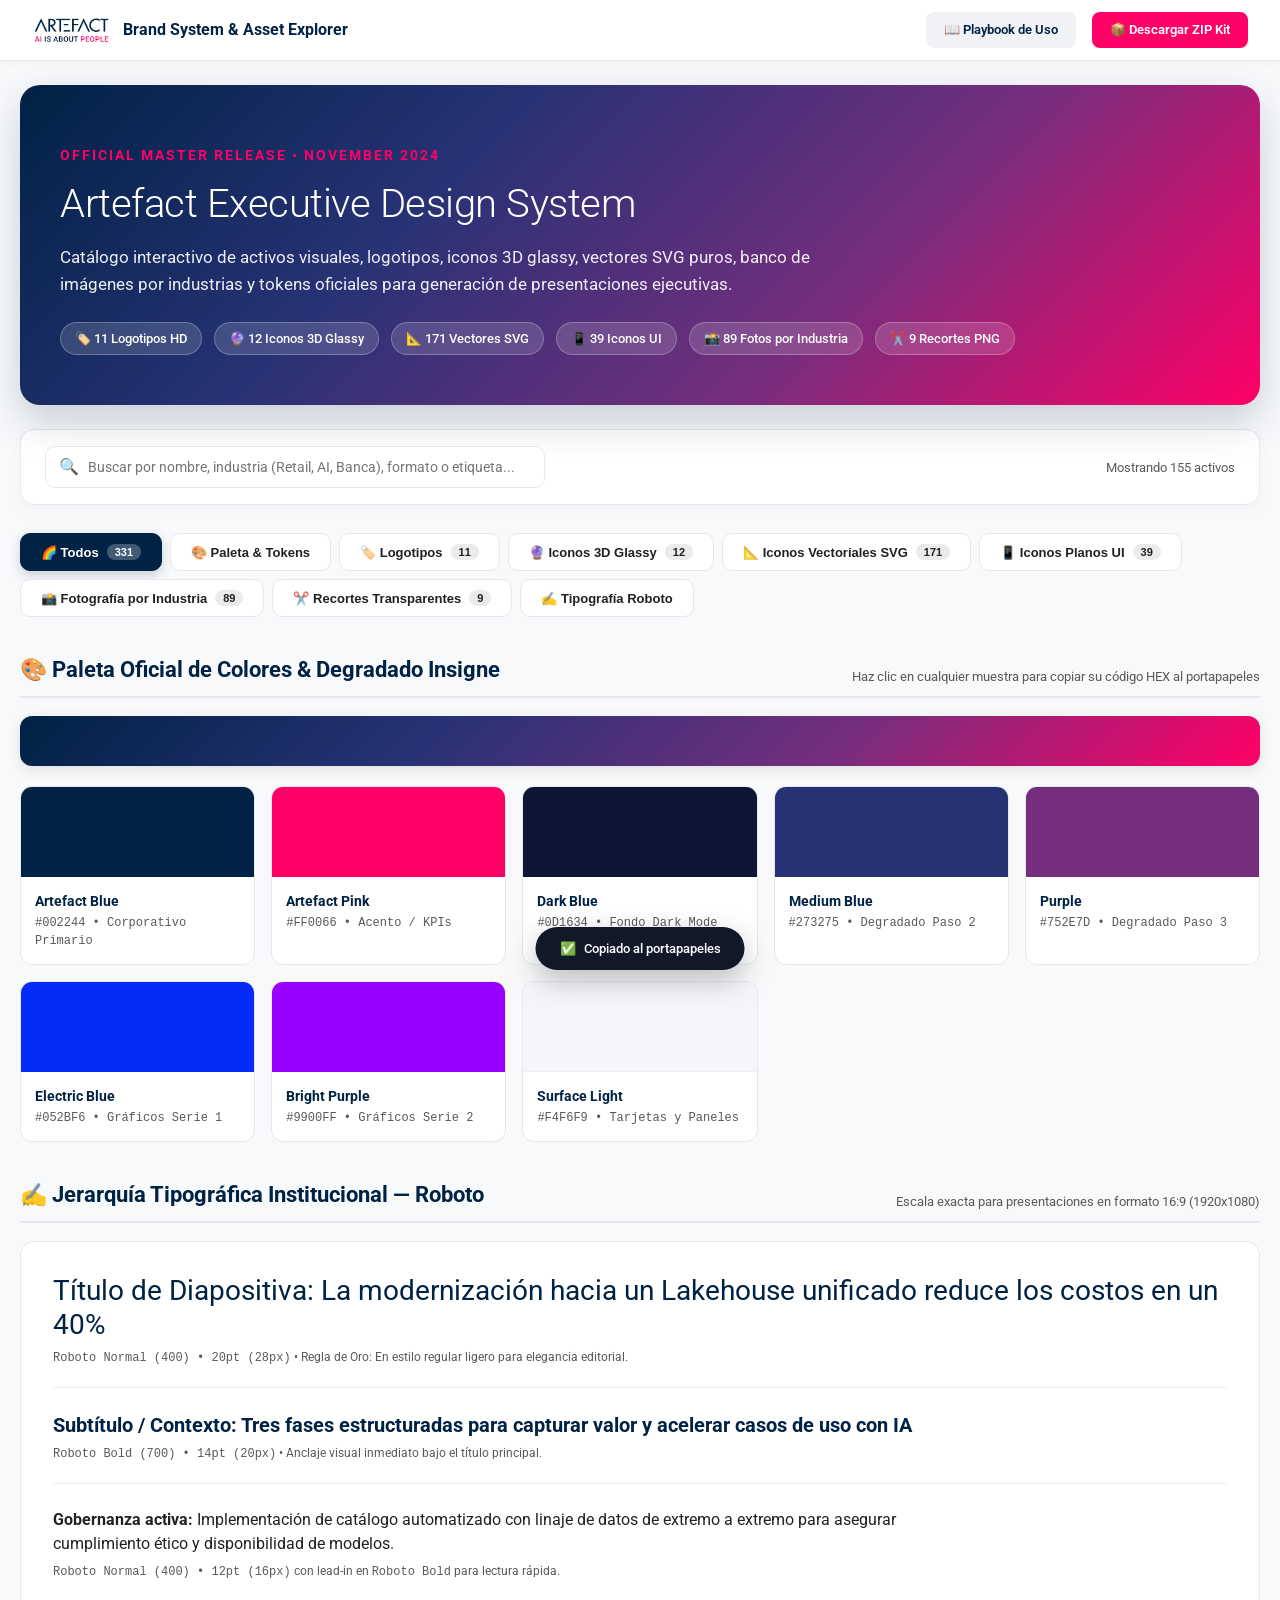
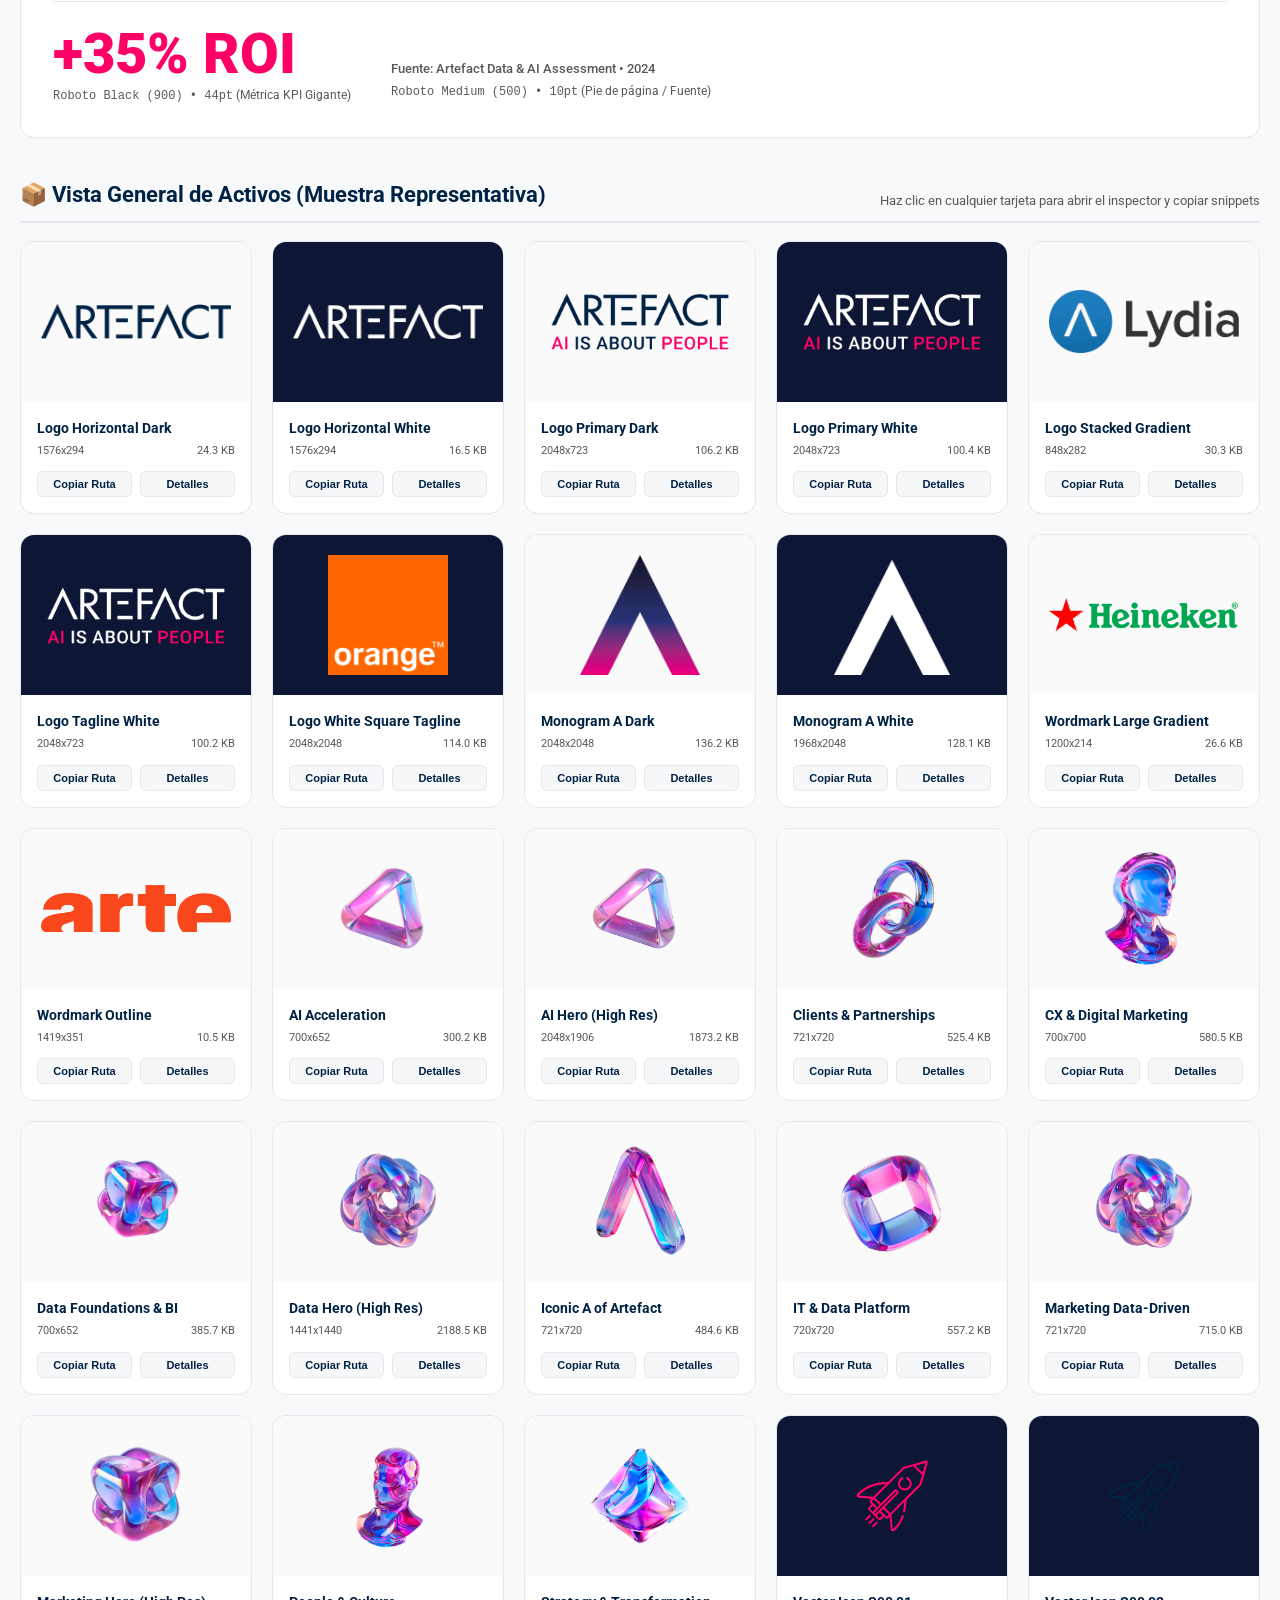
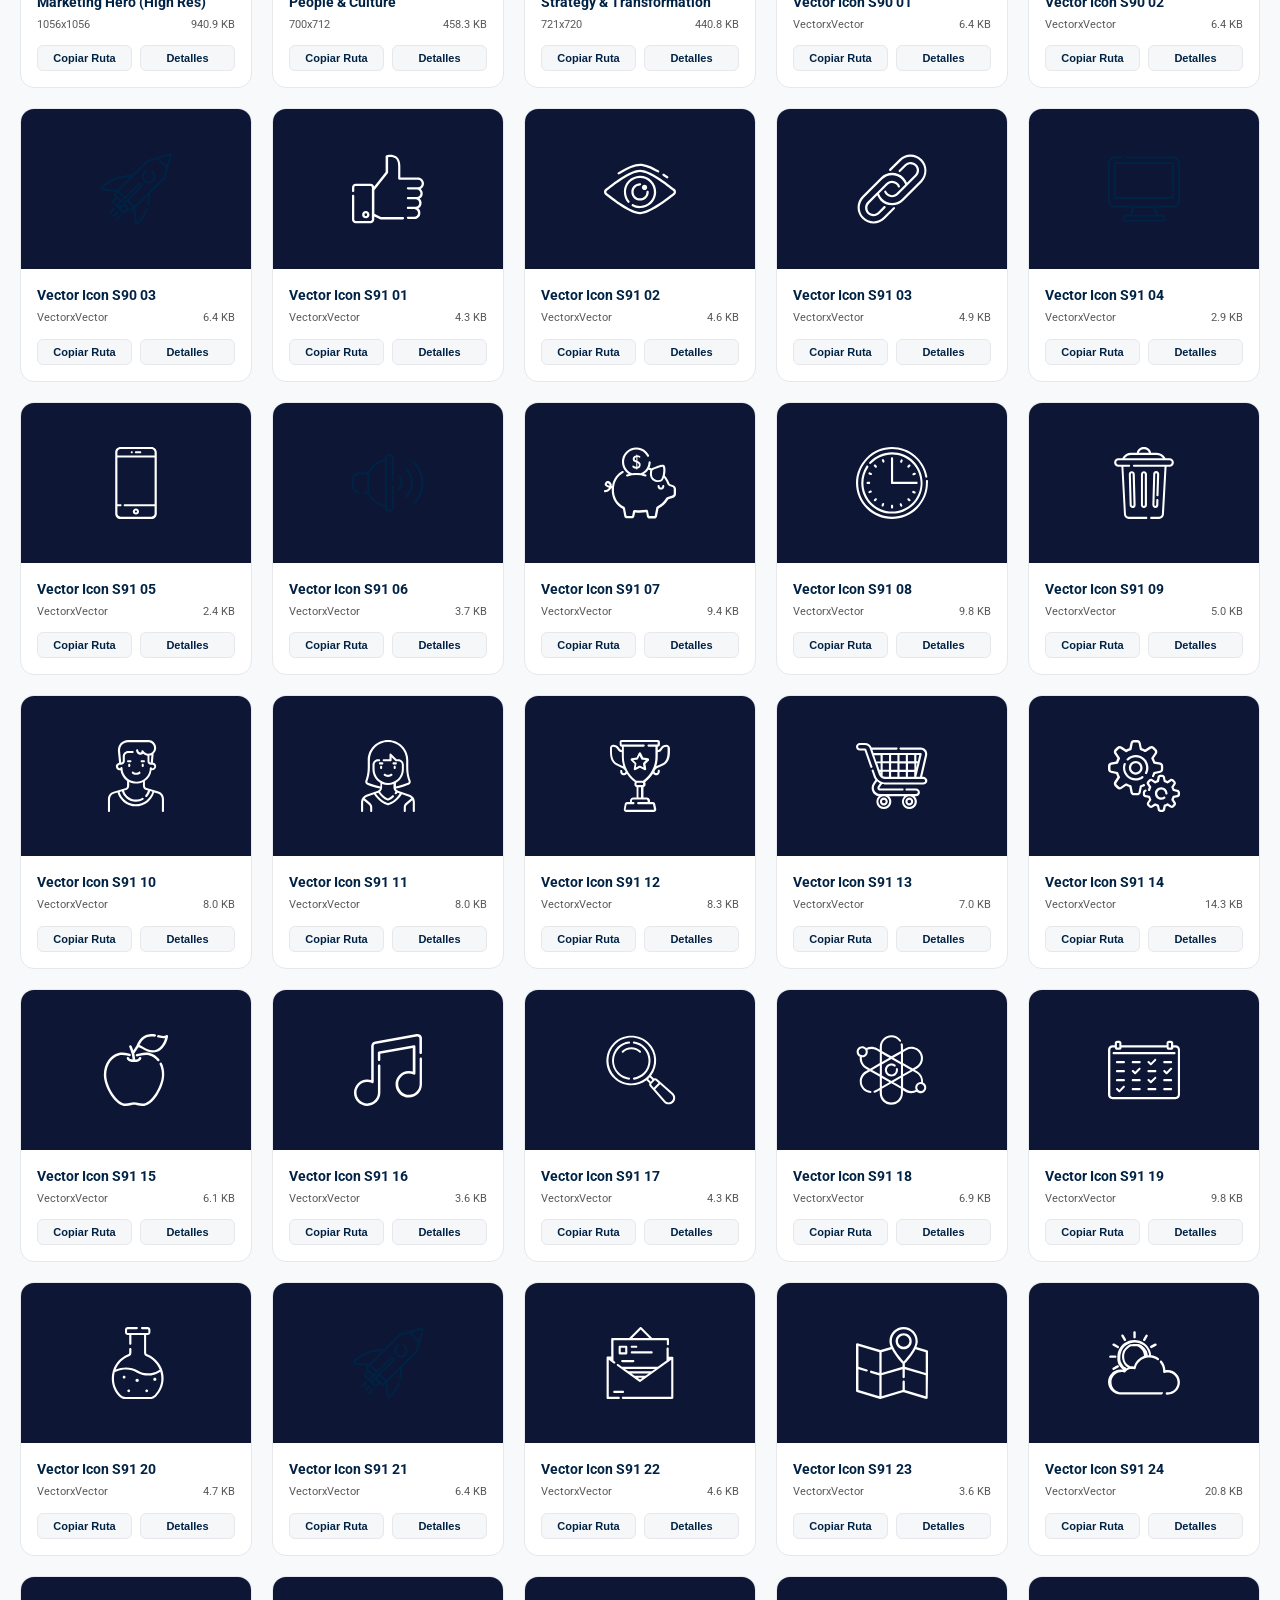
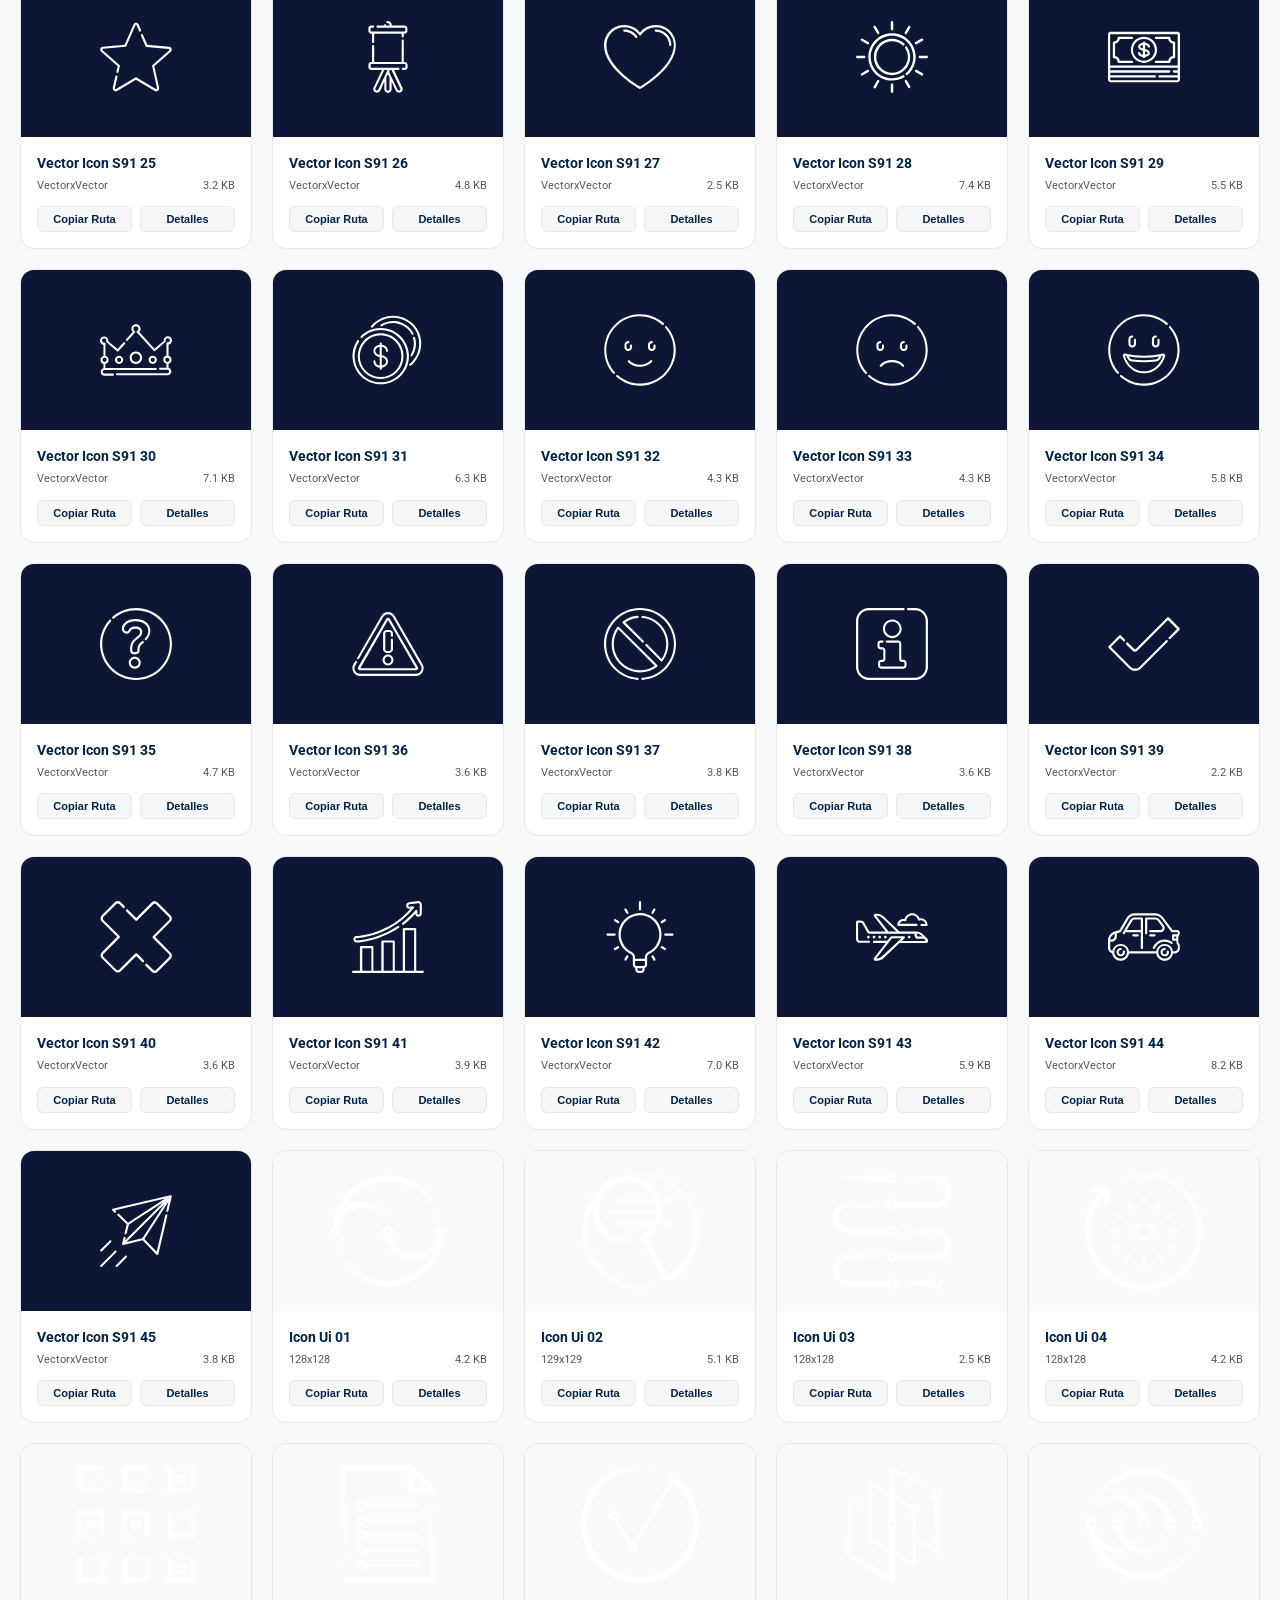
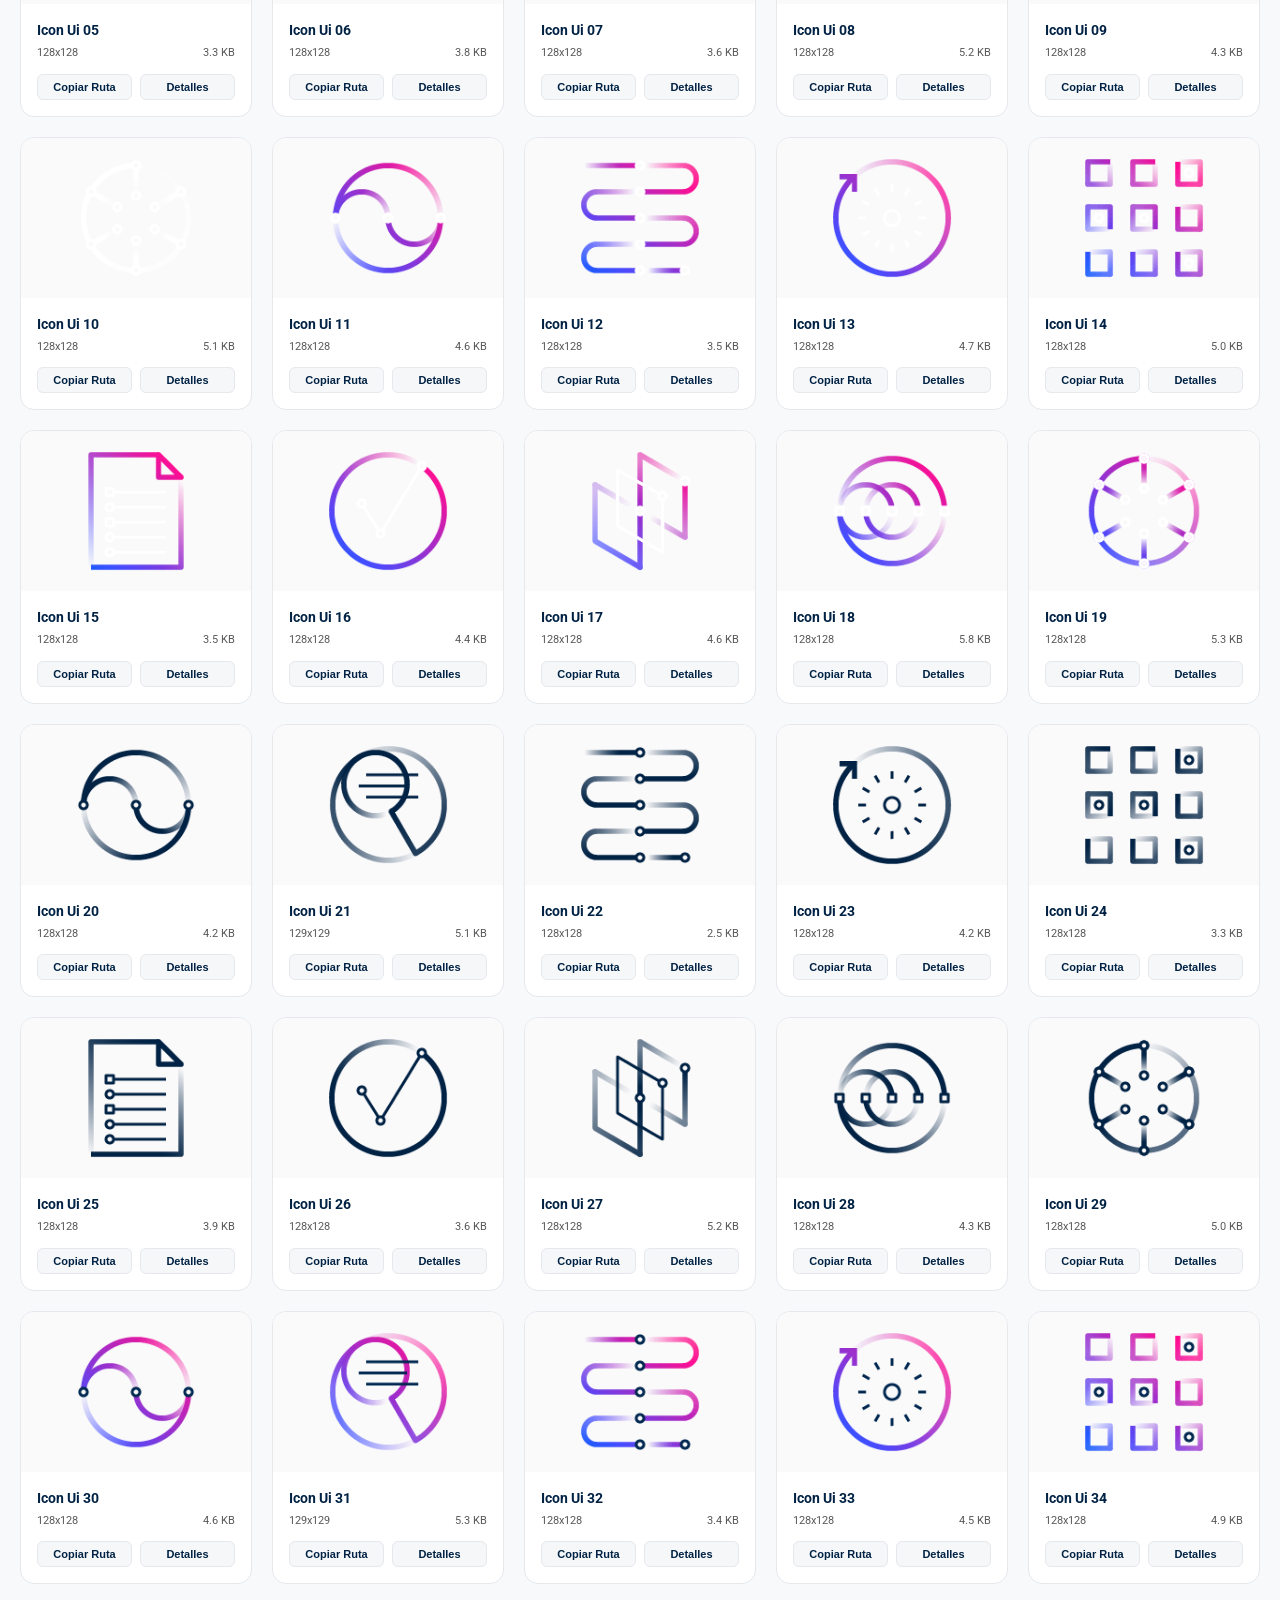
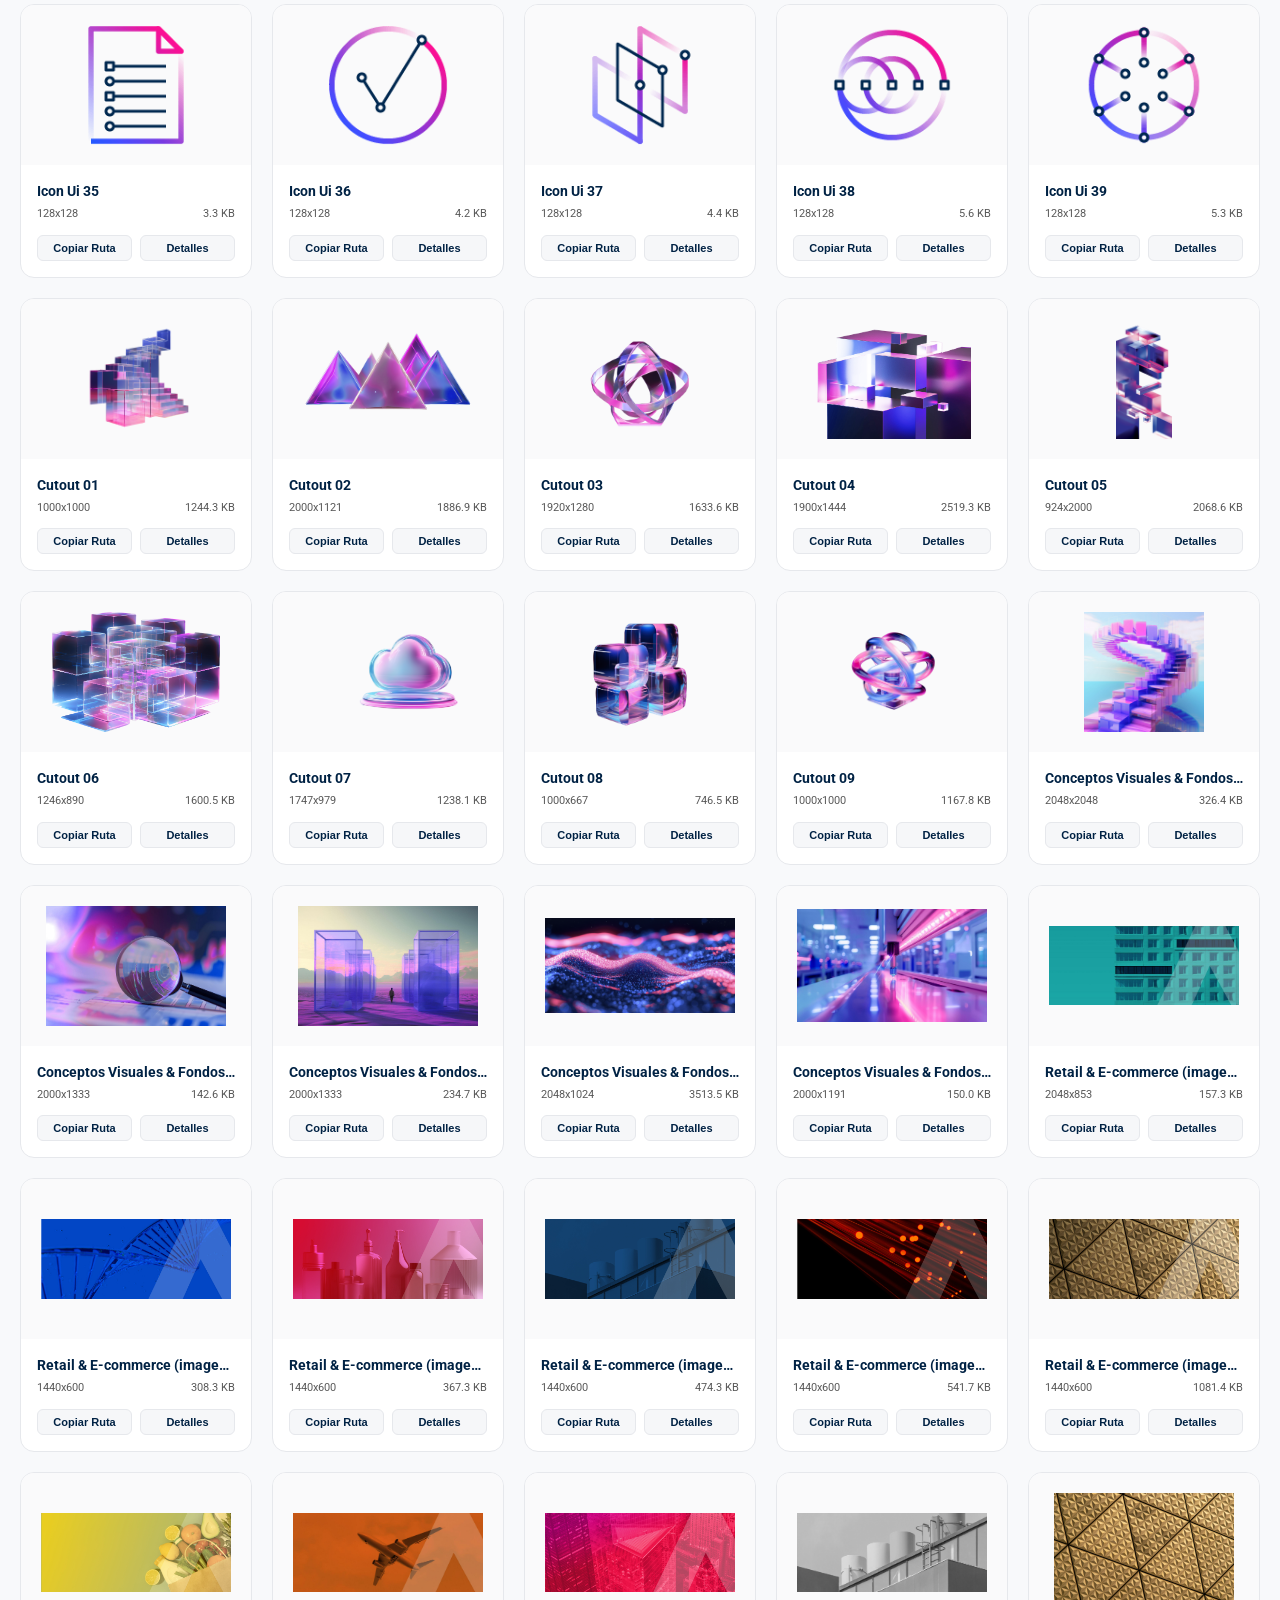
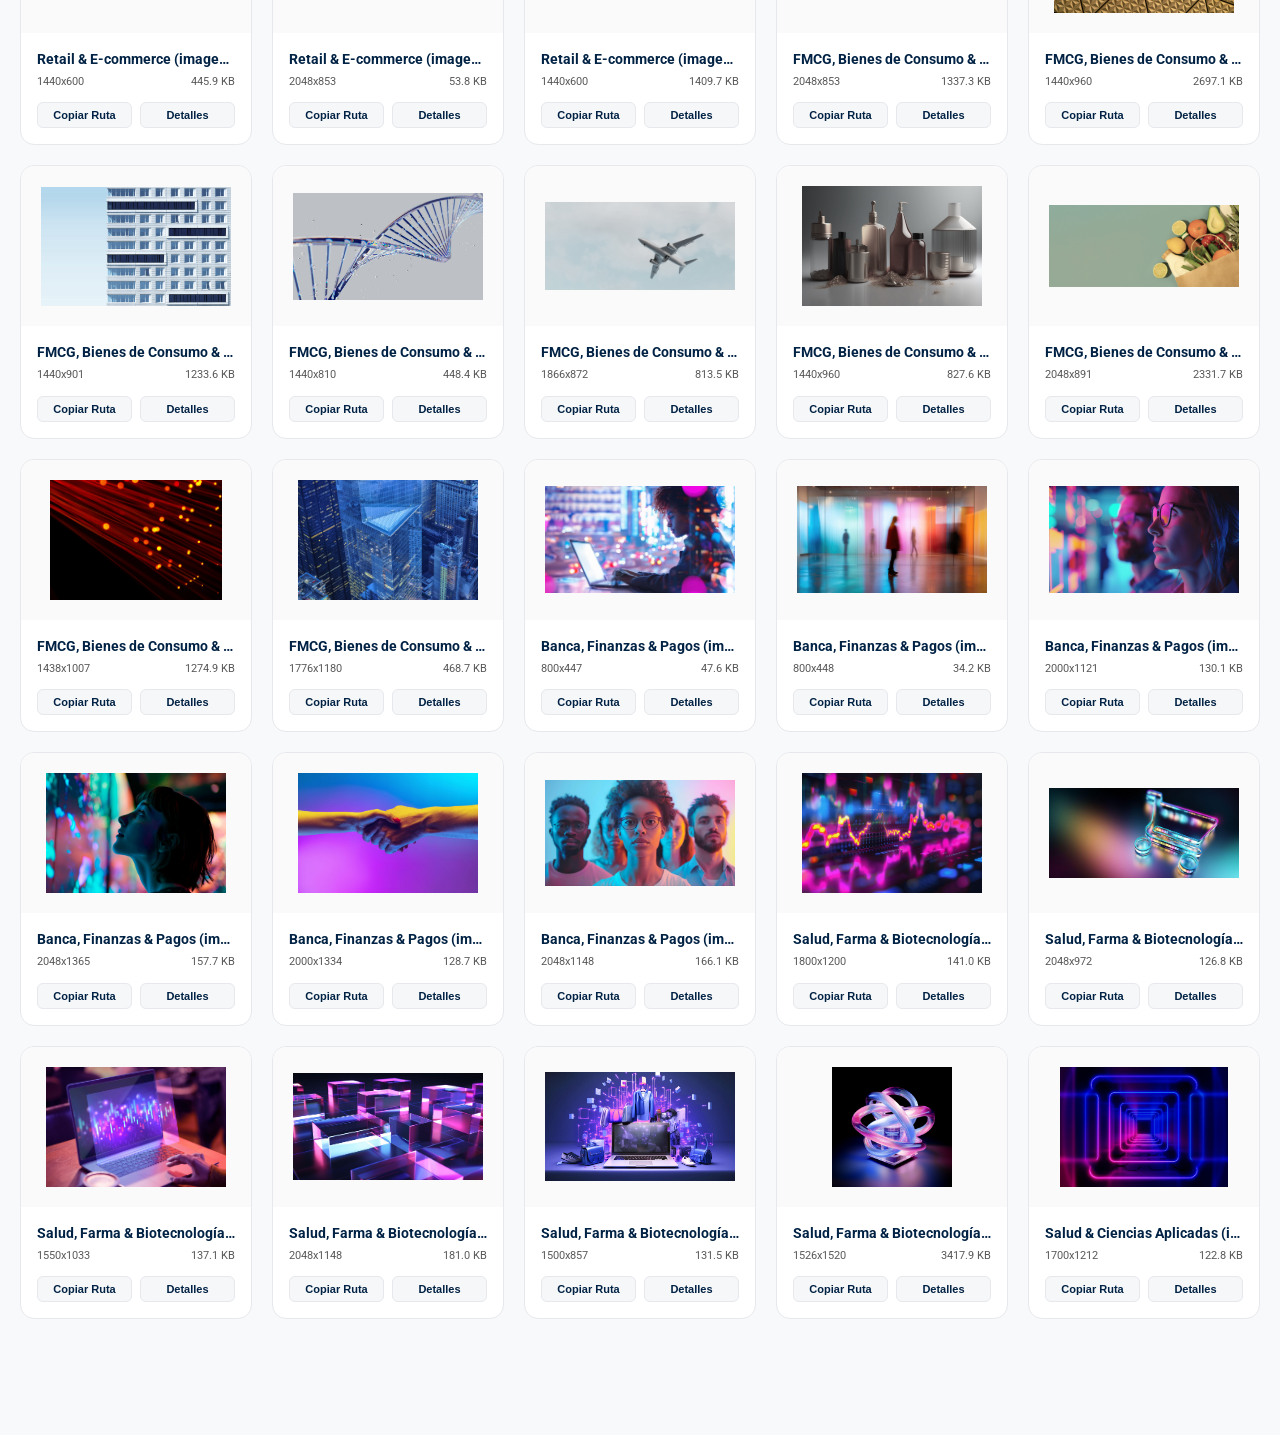
==== commit 00fe84c5: "feat: complete interactive asset explorer hub and context guides" ====
--- a/index.html
+++ b/index.html
@@ -2,718 +2,969 @@
 <html lang="es">
 <head>
   <meta charset="UTF-8">
-  <title>Artefact Brand System & Asset Library (Nov 2024)</title>
+  <meta name="viewport" content="width=device-width, initial-scale=1.0">
+  <title>Artefact Brand System & Asset Explorer</title>
   <link rel="stylesheet" href="tokens/artefact_theme.css">
   <link rel="preconnect" href="https://fonts.googleapis.com">
   <link rel="preconnect" href="https://fonts.gstatic.com" crossorigin>
   <link href="https://fonts.googleapis.com/css2?family=Roboto:wght@100;300;400;500;700;900&display=swap" rel="stylesheet">
   <style>
+    :root {
+      --primary-gradient: linear-gradient(135deg, #002244 0%, #273275 33%, #752E7D 66%, #FF0066 100%);
+      --bg-page: #F8F9FB;
+      --card-bg: #FFFFFF;
+      --text-main: #212121;
+      --text-muted: #595959;
+      --border-color: #E6E8EC;
+      --accent-pink: #FF0066;
+      --artefact-blue: #002244;
+      --dark-navy: #0D1634;
+    }
+
     * { box-sizing: border-box; margin: 0; padding: 0; }
     body {
-      font-family: var(--font-family-artefact);
-      background: #F8F9FA;
-      color: var(--artefact-charcoal);
+      font-family: 'Roboto', -apple-system, BlinkMacSystemFont, 'Segoe UI', sans-serif;
+      background: var(--bg-page);
+      color: var(--text-main);
       line-height: 1.5;
-      padding: 40px 20px;
-    }
-    .container {
-      max-width: 1200px;
+      padding-bottom: 80px;
+    }
+
+    /* Top Sticky Navigation Bar */
+    .top-bar {
+      position: sticky;
+      top: 0;
+      z-index: 100;
+      background: rgba(255, 255, 255, 0.92);
+      backdrop-filter: blur(12px);
+      border-bottom: 1px solid var(--border-color);
+      padding: 12px 32px;
+      display: flex;
+      justify-content: space-between;
+      align-items: center;
+      box-shadow: 0 2px 10px rgba(0,0,0,0.03);
+    }
+    .brand-logo-nav {
+      display: flex;
+      align-items: center;
+      gap: 12px;
+      text-decoration: none;
+      color: var(--artefact-blue);
+      font-weight: 700;
+      font-size: 16px;
+    }
+    .brand-logo-nav img {
+      height: 28px;
+    }
+    .nav-actions {
+      display: flex;
+      align-items: center;
+      gap: 16px;
+    }
+    .btn-action {
+      padding: 8px 18px;
+      border-radius: 8px;
+      font-size: 13px;
+      font-weight: 600;
+      text-decoration: none;
+      cursor: pointer;
+      display: inline-flex;
+      align-items: center;
+      gap: 8px;
+      transition: all 0.2s;
+      border: none;
+    }
+    .btn-primary {
+      background: var(--accent-pink);
+      color: white;
+    }
+    .btn-primary:hover {
+      background: #E0005A;
+      transform: translateY(-1px);
+      box-shadow: 0 4px 12px rgba(255,0,102,0.3);
+    }
+    .btn-secondary {
+      background: #F0F2F5;
+      color: var(--artefact-blue);
+    }
+    .btn-secondary:hover {
+      background: #E4E7EB;
+    }
+
+    /* Hero Banner */
+    .hero-header {
+      background: var(--primary-gradient);
+      color: white;
+      padding: 60px 40px 50px 40px;
+      margin: 24px auto;
+      max-width: 1400px;
+      border-radius: 20px;
+      box-shadow: 0 16px 40px rgba(0, 34, 68, 0.2);
+      position: relative;
+      overflow: hidden;
+    }
+    .hero-header h1 {
+      font-size: 40px;
+      font-weight: 300;
+      letter-spacing: -0.5px;
+      margin-bottom: 10px;
+    }
+    .hero-header p {
+      font-size: 17px;
+      opacity: 0.92;
+      max-width: 800px;
+      line-height: 1.6;
+      margin-bottom: 24px;
+    }
+    .stats-bar {
+      display: flex;
+      flex-wrap: wrap;
+      gap: 12px;
+    }
+    .stat-badge {
+      background: rgba(255, 255, 255, 0.15);
+      border: 1px solid rgba(255, 255, 255, 0.25);
+      backdrop-filter: blur(8px);
+      padding: 6px 14px;
+      border-radius: 20px;
+      font-size: 13px;
+      font-weight: 500;
+      display: inline-flex;
+      align-items: center;
+      gap: 6px;
+    }
+
+    /* Main Container */
+    .main-container {
+      max-width: 1400px;
       margin: 0 auto;
-    }
-    header {
-      background: var(--artefact-gradient-signature);
+      padding: 0 20px;
+    }
+
+    /* Search & Filter Toolbar */
+    .toolbar {
+      background: white;
+      padding: 16px 24px;
+      border-radius: 14px;
+      border: 1px solid var(--border-color);
+      margin-bottom: 28px;
+      display: flex;
+      flex-wrap: wrap;
+      justify-content: space-between;
+      align-items: center;
+      gap: 16px;
+      box-shadow: 0 4px 16px rgba(0,0,0,0.03);
+    }
+    .search-box {
+      position: relative;
+      flex: 1;
+      min-width: 280px;
+      max-width: 500px;
+    }
+    .search-box input {
+      width: 100%;
+      padding: 12px 16px 12px 42px;
+      border-radius: 10px;
+      border: 1px solid var(--border-color);
+      font-size: 14px;
+      font-family: inherit;
+      outline: none;
+      transition: border-color 0.2s, box-shadow 0.2s;
+    }
+    .search-box input:focus {
+      border-color: var(--accent-pink);
+      box-shadow: 0 0 0 3px rgba(255,0,102,0.12);
+    }
+    .search-icon {
+      position: absolute;
+      left: 14px;
+      top: 50%;
+      transform: translateY(-50%);
+      color: #999;
+      font-size: 16px;
+    }
+
+    /* Tabs Filter Bar */
+    .filter-tabs {
+      display: flex;
+      flex-wrap: wrap;
+      gap: 8px;
+      margin-bottom: 30px;
+    }
+    .tab-btn {
+      padding: 10px 20px;
+      border-radius: 10px;
+      border: 1px solid var(--border-color);
+      background: white;
+      color: var(--text-main);
+      font-size: 13px;
+      font-weight: 600;
+      cursor: pointer;
+      transition: all 0.2s;
+      display: flex;
+      align-items: center;
+      gap: 8px;
+    }
+    .tab-btn:hover {
+      background: #F4F6F9;
+      border-color: #D0D4DC;
+    }
+    .tab-btn.active {
+      background: var(--artefact-blue);
       color: white;
-      padding: 40px;
-      border-radius: 16px;
-      margin-bottom: 40px;
-      box-shadow: 0 10px 30px rgba(0, 34, 68, 0.15);
-    }
-    header h1 {
-      font-size: 32pt;
-      font-weight: 300;
-      margin-bottom: 8px;
-    }
-    header p {
-      font-size: 14pt;
-      opacity: 0.9;
+      border-color: var(--artefact-blue);
+      box-shadow: 0 4px 12px rgba(0, 34, 68, 0.2);
+    }
+    .tab-count {
+      background: rgba(0,0,0,0.08);
+      padding: 2px 8px;
+      border-radius: 12px;
+      font-size: 11px;
+    }
+    .tab-btn.active .tab-count {
+      background: rgba(255,255,255,0.25);
+    }
+
+    /* Sub-filter chips */
+    .subfilter-bar {
+      display: flex;
+      flex-wrap: wrap;
+      gap: 8px;
+      margin-bottom: 24px;
+      padding-bottom: 16px;
+      border-bottom: 1px solid var(--border-color);
+    }
+    .chip-btn {
+      padding: 6px 14px;
+      border-radius: 20px;
+      font-size: 12px;
+      font-weight: 500;
+      background: #EBF0F5;
+      color: var(--artefact-blue);
+      border: 1px solid transparent;
+      cursor: pointer;
+      transition: all 0.2s;
+    }
+    .chip-btn:hover {
+      background: #DFE5ED;
+    }
+    .chip-btn.active {
+      background: var(--accent-pink);
+      color: white;
+      box-shadow: 0 2px 8px rgba(255,0,102,0.3);
+    }
+
+    /* Section Headings */
+    .section-header {
+      display: flex;
+      justify-content: space-between;
+      align-items: flex-end;
+      margin: 36px 0 18px 0;
+      padding-bottom: 10px;
+      border-bottom: 2px solid var(--border-color);
     }
     .section-title {
-      font-size: 20pt;
+      font-size: 22px;
       font-weight: 700;
       color: var(--artefact-blue);
-      margin: 40px 0 20px 0;
-      border-bottom: 2px solid var(--artefact-gray-border);
-      padding-bottom: 8px;
-    }
-    .grid-colors {
+      display: flex;
+      align-items: center;
+      gap: 10px;
+    }
+    .section-desc {
+      font-size: 13px;
+      color: var(--text-muted);
+    }
+
+    /* Grid of Asset Cards */
+    .asset-grid {
+      display: grid;
+      grid-template-columns: repeat(auto-fill, minmax(220px, 1fr));
+      gap: 20px;
+      margin-bottom: 40px;
+    }
+    .asset-card {
+      background: white;
+      border: 1px solid var(--border-color);
+      border-radius: 14px;
+      overflow: hidden;
+      display: flex;
+      flex-direction: column;
+      transition: transform 0.2s, box-shadow 0.2s, border-color 0.2s;
+      cursor: pointer;
+      position: relative;
+    }
+    .asset-card:hover {
+      transform: translateY(-4px);
+      box-shadow: 0 12px 28px rgba(0,0,0,0.08);
+      border-color: #CBD0DB;
+    }
+    .asset-preview-box {
+      height: 160px;
+      display: flex;
+      align-items: center;
+      justify-content: center;
+      padding: 20px;
+      background: #FAFAFB;
+      position: relative;
+    }
+    .asset-preview-box.dark-bg {
+      background: var(--dark-navy);
+    }
+    .asset-preview-box img, .asset-preview-box svg {
+      max-width: 100%;
+      max-height: 100%;
+      object-fit: contain;
+      transition: transform 0.2s;
+    }
+    .asset-card:hover .asset-preview-box img, .asset-card:hover .asset-preview-box svg {
+      transform: scale(1.05);
+    }
+    .asset-info {
+      padding: 16px;
+      display: flex;
+      flex-direction: column;
+      flex: 1;
+      justify-content: space-between;
+    }
+    .asset-title {
+      font-size: 14px;
+      font-weight: 700;
+      color: var(--artefact-blue);
+      margin-bottom: 4px;
+      white-space: nowrap;
+      overflow: hidden;
+      text-overflow: ellipsis;
+    }
+    .asset-meta {
+      font-size: 11px;
+      color: var(--text-muted);
+      margin-bottom: 12px;
+      display: flex;
+      justify-content: space-between;
+    }
+    .asset-actions {
+      display: flex;
+      gap: 8px;
+    }
+    .btn-card {
+      flex: 1;
+      padding: 6px 10px;
+      border-radius: 6px;
+      font-size: 11px;
+      font-weight: 600;
+      border: 1px solid var(--border-color);
+      background: #F6F7F9;
+      color: var(--artefact-blue);
+      cursor: pointer;
+      text-align: center;
+      transition: all 0.15s;
+    }
+    .btn-card:hover {
+      background: var(--artefact-blue);
+      color: white;
+      border-color: var(--artefact-blue);
+    }
+
+    /* Color Swatches Grid */
+    .color-grid {
       display: grid;
       grid-template-columns: repeat(auto-fill, minmax(200px, 1fr));
-      gap: 20px;
+      gap: 16px;
       margin-bottom: 30px;
     }
-    .color-card {
+    .color-box {
       background: white;
       border-radius: 12px;
+      border: 1px solid var(--border-color);
       overflow: hidden;
-      box-shadow: 0 4px 12px rgba(0,0,0,0.05);
-      border: 1px solid var(--artefact-gray-border);
-    }
-    .color-swatch {
-      height: 100px;
+      cursor: pointer;
+      transition: transform 0.2s;
+    }
+    .color-box:hover {
+      transform: translateY(-3px);
+      box-shadow: 0 8px 20px rgba(0,0,0,0.06);
+    }
+    .color-fill {
+      height: 90px;
       width: 100%;
     }
-    .color-info {
+    .color-details {
       padding: 14px;
     }
     .color-name {
       font-weight: 700;
-      font-size: 11pt;
+      font-size: 14px;
       color: var(--artefact-blue);
-      margin-bottom: 4px;
-    }
-    .color-hex {
+      margin-bottom: 2px;
+    }
+    .color-code {
       font-family: monospace;
-      font-size: 10pt;
-      color: var(--artefact-gray-muted);
-    }
-    .gradient-bar {
-      height: 60px;
-      border-radius: 12px;
-      background: var(--artefact-gradient-signature);
-      margin-bottom: 20px;
-      box-shadow: 0 4px 12px rgba(0,0,0,0.1);
-    }
-    .grid-assets {
-      display: grid;
-      grid-template-columns: repeat(auto-fill, minmax(160px, 1fr));
-      gap: 16px;
-      margin-bottom: 30px;
-    }
-    .asset-card {
+      font-size: 12px;
+      color: var(--text-muted);
+    }
+
+    /* Modal Viewer */
+    .modal-backdrop {
+      position: fixed;
+      inset: 0;
+      background: rgba(0, 15, 35, 0.7);
+      backdrop-filter: blur(6px);
+      z-index: 1000;
+      display: flex;
+      align-items: center;
+      justify-content: center;
+      padding: 20px;
+      opacity: 0;
+      pointer-events: none;
+      transition: opacity 0.2s ease;
+    }
+    .modal-backdrop.open {
+      opacity: 1;
+      pointer-events: auto;
+    }
+    .modal-dialog {
       background: white;
-      border: 1px solid var(--artefact-gray-border);
-      border-radius: 12px;
+      width: 100%;
+      max-width: 800px;
+      border-radius: 18px;
+      overflow: hidden;
+      box-shadow: 0 24px 60px rgba(0,0,0,0.3);
+      display: flex;
+      flex-direction: column;
+      max-height: 90vh;
+      animation: modalPop 0.25s cubic-bezier(0.16, 1, 0.3, 1);
+    }
+    @keyframes modalPop {
+      from { transform: scale(0.95); opacity: 0; }
+      to { transform: scale(1); opacity: 1; }
+    }
+    .modal-header {
+      padding: 20px 28px;
+      border-bottom: 1px solid var(--border-color);
+      display: flex;
+      justify-content: space-between;
+      align-items: center;
+    }
+    .modal-header h3 {
+      font-size: 18px;
+      color: var(--artefact-blue);
+      font-weight: 700;
+    }
+    .btn-close-modal {
+      background: none;
+      border: none;
+      font-size: 22px;
+      color: #888;
+      cursor: pointer;
+    }
+    .modal-body {
+      padding: 28px;
+      overflow-y: auto;
+      display: flex;
+      flex-direction: column;
+      gap: 24px;
+    }
+    .modal-preview-stage {
+      background: #F4F6F9;
+      border-radius: 14px;
+      padding: 40px;
+      display: flex;
+      align-items: center;
+      justify-content: center;
+      min-height: 240px;
+      position: relative;
+    }
+    .modal-preview-stage.dark-bg {
+      background: var(--dark-navy);
+    }
+    .modal-preview-stage img, .modal-preview-stage svg {
+      max-height: 200px;
+      max-width: 100%;
+      object-fit: contain;
+    }
+    .code-snippet-box {
+      background: #181E29;
+      color: #E2E8F0;
       padding: 16px;
-      text-align: center;
-      display: flex;
-      flex-direction: column;
-      align-items: center;
-      justify-content: center;
-      transition: transform 0.2s, box-shadow 0.2s;
-    }
-    .asset-card:hover {
-      transform: translateY(-4px);
-      box-shadow: 0 8px 20px rgba(0,0,0,0.08);
-    }
-    .asset-card img, .asset-card svg {
-      max-width: 100px;
-      max-height: 100px;
-      object-fit: contain;
-      margin-bottom: 12px;
-    }
-    .asset-card.dark-bg {
-      background: var(--artefact-dark-blue);
+      border-radius: 10px;
+      font-family: monospace;
+      font-size: 12px;
+      position: relative;
+      overflow-x: auto;
+    }
+    .btn-copy-code {
+      position: absolute;
+      top: 10px;
+      right: 10px;
+      background: rgba(255,255,255,0.15);
       color: white;
-    }
-    .asset-name {
-      font-size: 9pt;
+      border: none;
+      padding: 4px 10px;
+      border-radius: 6px;
+      font-size: 11px;
+      cursor: pointer;
+    }
+    .btn-copy-code:hover {
+      background: var(--accent-pink);
+    }
+
+    /* Toast notification */
+    .toast {
+      position: fixed;
+      bottom: 30px;
+      left: 50%;
+      transform: translateX(-50%) translateY(100px);
+      background: #111827;
+      color: white;
+      padding: 12px 24px;
+      border-radius: 30px;
+      font-size: 13px;
       font-weight: 500;
-      word-break: break-word;
-      color: var(--artefact-gray-muted);
-    }
-    .asset-card.dark-bg .asset-name {
-      color: #E0E0E0;
-    }
-    .typography-demo {
-      background: white;
-      padding: 24px;
-      border-radius: 12px;
-      border: 1px solid var(--artefact-gray-border);
-      margin-bottom: 30px;
-    }
-    .type-row {
-      margin-bottom: 16px;
-      padding-bottom: 16px;
-      border-bottom: 1px solid var(--artefact-gray-border);
+      box-shadow: 0 10px 30px rgba(0,0,0,0.25);
+      z-index: 9999;
+      transition: transform 0.3s cubic-bezier(0.16, 1, 0.3, 1);
+      display: flex;
+      align-items: center;
+      gap: 8px;
+    }
+    .toast.show {
+      transform: translateX(-50%) translateY(0);
     }
   </style>
 </head>
 <body>
-  <div class="container">
-    <header>
-      <h1>Artefact Brand System</h1>
-      <p>Biblioteca de Identidad Visual, Paleta Cromática y Catálogo de Iconos — Noviembre 2024</p>
-    </header>
-
-    <h2 class="section-title">1. Paleta de Colores & Degradados</h2>
-    <div class="gradient-bar"></div>
-    <div class="grid-colors">
-      <div class="color-card">
-        <div class="color-swatch" style="background:#002244;"></div>
-        <div class="color-info">
-          <div class="color-name">Artefact Blue</div>
-          <div class="color-hex">#002244</div>
-        </div>
-      </div>
-      <div class="color-card">
-        <div class="color-swatch" style="background:#FF0066;"></div>
-        <div class="color-info">
-          <div class="color-name">Artefact Pink</div>
-          <div class="color-hex">#FF0066</div>
-        </div>
-      </div>
-      <div class="color-card">
-        <div class="color-swatch" style="background:#0D1634;"></div>
-        <div class="color-info">
-          <div class="color-name">Dark Blue</div>
-          <div class="color-hex">#0D1634</div>
-        </div>
-      </div>
-      <div class="color-card">
-        <div class="color-swatch" style="background:#273275;"></div>
-        <div class="color-info">
-          <div class="color-name">Medium Blue</div>
-          <div class="color-hex">#273275</div>
-        </div>
-      </div>
-      <div class="color-card">
-        <div class="color-swatch" style="background:#752E7D;"></div>
-        <div class="color-info">
-          <div class="color-name">Purple</div>
-          <div class="color-hex">#752E7D</div>
-        </div>
+
+  <!-- Top Sticky Navigation -->
+  <header class="top-bar">
+    <a href="#" class="brand-logo-nav">
+      <img src="assets/logos/artefact_logo_primary_dark.png" alt="Artefact">
+      <span>Brand System & Asset Explorer</span>
+    </a>
+    <div class="nav-actions">
+      <a href="docs/ELEMENTS_AND_CONTEXT_PLAYBOOK.md" class="btn-action btn-secondary" target="_blank">📖 Playbook de Uso</a>
+      <a href="/Users/israeltorres/Downloads/artefact-llm-presentation-kit-v1.zip" class="btn-action btn-primary" download>📦 Descargar ZIP Kit</a>
+    </div>
+  </header>
+
+  <!-- Hero Header -->
+  <div class="main-container">
+    <div class="hero-header">
+      <div style="font-size: 14px; font-weight: 700; text-transform: uppercase; letter-spacing: 2px; color: #FF0066; margin-bottom: 8px;">Official Master Release • November 2024</div>
+      <h1>Artefact Executive Design System</h1>
+      <p>Catálogo interactivo de activos visuales, logotipos, iconos 3D glassy, vectores SVG puros, banco de imágenes por industrias y tokens oficiales para generación de presentaciones ejecutivas.</p>
+      
+      <div class="stats-bar">
+        <span class="stat-badge">🏷️ 11 Logotipos HD</span>
+        <span class="stat-badge">🔮 12 Iconos 3D Glassy</span>
+        <span class="stat-badge">📐 171 Vectores SVG</span>
+        <span class="stat-badge">📱 39 Iconos UI</span>
+        <span class="stat-badge">📸 89 Fotos por Industria</span>
+        <span class="stat-badge">✂️ 9 Recortes PNG</span>
       </div>
     </div>
 
-    <h2 class="section-title">2. Logotipos Oficiales (11)</h2>
-    <div class="grid-assets">
-      <div class="asset-card ">
-        <img src="assets/logos/artefact_logo_horizontal_dark.png" alt="artefact_logo_horizontal_dark.png">
-        <span class="asset-name">artefact_logo_horizontal_dark.png</span>
+    <!-- Search & Filter Toolbar -->
+    <div class="toolbar">
+      <div class="search-box">
+        <span class="search-icon">🔍</span>
+        <input type="text" id="searchInput" placeholder="Buscar por nombre, industria (Retail, AI, Banca), formato o etiqueta..." oninput="onSearchChange()">
       </div>
-      <div class="asset-card dark-bg">
-        <img src="assets/logos/artefact_logo_horizontal_white.png" alt="artefact_logo_horizontal_white.png">
-        <span class="asset-name">artefact_logo_horizontal_white.png</span>
-      </div>
-      <div class="asset-card ">
-        <img src="assets/logos/artefact_logo_primary_dark.png" alt="artefact_logo_primary_dark.png">
-        <span class="asset-name">artefact_logo_primary_dark.png</span>
-      </div>
-      <div class="asset-card dark-bg">
-        <img src="assets/logos/artefact_logo_primary_white.png" alt="artefact_logo_primary_white.png">
-        <span class="asset-name">artefact_logo_primary_white.png</span>
-      </div>
-      <div class="asset-card ">
-        <img src="assets/logos/artefact_logo_stacked_gradient.png" alt="artefact_logo_stacked_gradient.png">
-        <span class="asset-name">artefact_logo_stacked_gradient.png</span>
-      </div>
-      <div class="asset-card dark-bg">
-        <img src="assets/logos/artefact_logo_tagline_white.png" alt="artefact_logo_tagline_white.png">
-        <span class="asset-name">artefact_logo_tagline_white.png</span>
-      </div>
-      <div class="asset-card dark-bg">
-        <img src="assets/logos/artefact_logo_white_square_tagline.png" alt="artefact_logo_white_square_tagline.png">
-        <span class="asset-name">artefact_logo_white_square_tagline.png</span>
-      </div>
-      <div class="asset-card ">
-        <img src="assets/logos/artefact_monogram_a_dark.png" alt="artefact_monogram_a_dark.png">
-        <span class="asset-name">artefact_monogram_a_dark.png</span>
-      </div>
-      <div class="asset-card dark-bg">
-        <img src="assets/logos/artefact_monogram_a_white.png" alt="artefact_monogram_a_white.png">
-        <span class="asset-name">artefact_monogram_a_white.png</span>
-      </div>
-      <div class="asset-card ">
-        <img src="assets/logos/artefact_wordmark_large_gradient.png" alt="artefact_wordmark_large_gradient.png">
-        <span class="asset-name">artefact_wordmark_large_gradient.png</span>
-      </div>
-      <div class="asset-card ">
-        <img src="assets/logos/artefact_wordmark_outline.png" alt="artefact_wordmark_outline.png">
-        <span class="asset-name">artefact_wordmark_outline.png</span>
+      <div style="font-size: 13px; color: var(--text-muted);" id="resultsCount">
+        Mostrando todos los activos
       </div>
     </div>
 
-    <h2 class="section-title">3. Iconos 3D Glassy de Áreas de Práctica (12)</h2>
-    <div class="grid-assets">
-      <div class="asset-card">
-        <img src="assets/icons/glassy_3d/icon_glassy_ai_acceleration.png" alt="icon_glassy_ai_acceleration.png">
-        <span class="asset-name">Ai Acceleration</span>
+    <!-- Category Filter Tabs -->
+    <div class="filter-tabs" id="categoryTabs">
+      <button class="tab-btn active" onclick="setCategory('all')">🌈 Todos <span class="tab-count" id="countAll">0</span></button>
+      <button class="tab-btn" onclick="setCategory('colors')">🎨 Paleta & Tokens</button>
+      <button class="tab-btn" onclick="setCategory('logos')">🏷️ Logotipos <span class="tab-count" id="countLogos">11</span></button>
+      <button class="tab-btn" onclick="setCategory('glassy')">🔮 Iconos 3D Glassy <span class="tab-count" id="countGlassy">12</span></button>
+      <button class="tab-btn" onclick="setCategory('svg')">📐 Iconos Vectoriales SVG <span class="tab-count" id="countSvg">171</span></button>
+      <button class="tab-btn" onclick="setCategory('ui_flat')">📱 Iconos Planos UI <span class="tab-count" id="countUi">39</span></button>
+      <button class="tab-btn" onclick="setCategory('photography')">📸 Fotografía por Industria <span class="tab-count" id="countPhotos">89</span></button>
+      <button class="tab-btn" onclick="setCategory('cutouts')">✂️ Recortes Transparentes <span class="tab-count" id="countCutouts">9</span></button>
+      <button class="tab-btn" onclick="setCategory('typography')">✍️ Tipografía Roboto</button>
+    </div>
+
+    <!-- Subfilter chips for photography -->
+    <div class="subfilter-bar" id="photoSubfilters" style="display: none;">
+      <button class="chip-btn active" onclick="setPhotoVertical('all')">Todas las Industrias</button>
+      <button class="chip-btn" onclick="setPhotoVertical('Retail')">🛒 Retail & E-commerce</button>
+      <button class="chip-btn" onclick="setPhotoVertical('FMCG')">📦 FMCG & Lujo</button>
+      <button class="chip-btn" onclick="setPhotoVertical('Banca')">💳 Banca & Finanzas</button>
+      <button class="chip-btn" onclick="setPhotoVertical('Salud')">🔬 Salud & Farma</button>
+      <button class="chip-btn" onclick="setPhotoVertical('Energía')">⚡ Energía & Utilities</button>
+      <button class="chip-btn" onclick="setPhotoVertical('Telecom')">📡 Telecom & 5G</button>
+      <button class="chip-btn" onclick="setPhotoVertical('Transformación')">🤖 IA & Tech</button>
+      <button class="chip-btn" onclick="setPhotoVertical('Sostenibilidad')">🌱 Sostenibilidad ESG</button>
+    </div>
+
+    <!-- Color Palette Section (Dynamic / Toggleable) -->
+    <div id="colorsSection">
+      <div class="section-header">
+        <div class="section-title">🎨 Paleta Oficial de Colores & Degradado Insigne</div>
+        <div class="section-desc">Haz clic en cualquier muestra para copiar su código HEX al portapapeles</div>
       </div>
-      <div class="asset-card">
-        <img src="assets/icons/glassy_3d/icon_glassy_ai_hero_large.png" alt="icon_glassy_ai_hero_large.png">
-        <span class="asset-name">Ai Hero Large</span>
-      </div>
-      <div class="asset-card">
-        <img src="assets/icons/glassy_3d/icon_glassy_clients.png" alt="icon_glassy_clients.png">
-        <span class="asset-name">Clients</span>
-      </div>
-      <div class="asset-card">
-        <img src="assets/icons/glassy_3d/icon_glassy_cx_digital_marketing.png" alt="icon_glassy_cx_digital_marketing.png">
-        <span class="asset-name">Cx Digital Marketing</span>
-      </div>
-      <div class="asset-card">
-        <img src="assets/icons/glassy_3d/icon_glassy_data_foundations_bi.png" alt="icon_glassy_data_foundations_bi.png">
-        <span class="asset-name">Data Foundations Bi</span>
-      </div>
-      <div class="asset-card">
-        <img src="assets/icons/glassy_3d/icon_glassy_data_hero_large.png" alt="icon_glassy_data_hero_large.png">
-        <span class="asset-name">Data Hero Large</span>
-      </div>
-      <div class="asset-card">
-        <img src="assets/icons/glassy_3d/icon_glassy_iconic_a.png" alt="icon_glassy_iconic_a.png">
-        <span class="asset-name">Iconic A</span>
-      </div>
-      <div class="asset-card">
-        <img src="assets/icons/glassy_3d/icon_glassy_it_data_platform.png" alt="icon_glassy_it_data_platform.png">
-        <span class="asset-name">It Data Platform</span>
-      </div>
-      <div class="asset-card">
-        <img src="assets/icons/glassy_3d/icon_glassy_marketing_datadriven.png" alt="icon_glassy_marketing_datadriven.png">
-        <span class="asset-name">Marketing Datadriven</span>
-      </div>
-      <div class="asset-card">
-        <img src="assets/icons/glassy_3d/icon_glassy_marketing_hero_large.png" alt="icon_glassy_marketing_hero_large.png">
-        <span class="asset-name">Marketing Hero Large</span>
-      </div>
-      <div class="asset-card">
-        <img src="assets/icons/glassy_3d/icon_glassy_people.png" alt="icon_glassy_people.png">
-        <span class="asset-name">People</span>
-      </div>
-      <div class="asset-card">
-        <img src="assets/icons/glassy_3d/icon_glassy_strategy_transformation.png" alt="icon_glassy_strategy_transformation.png">
-        <span class="asset-name">Strategy Transformation</span>
+      
+      <div style="height: 50px; border-radius: 12px; background: var(--primary-gradient); margin-bottom: 20px; box-shadow: 0 4px 14px rgba(0,0,0,0.1); cursor: pointer;" onclick="copyToClipboard('linear-gradient(135deg, #002244 0%, #273275 33%, #752E7D 66%, #FF0066 100%)', 'CSS del Degradado')" title="Copiar CSS de Degradado"></div>
+
+      <div class="color-grid">
+        <div class="color-box" onclick="copyToClipboard('#002244', 'Artefact Blue')">
+          <div class="color-fill" style="background:#002244;"></div>
+          <div class="color-details">
+            <div class="color-name">Artefact Blue</div>
+            <div class="color-code">#002244 • Corporativo Primario</div>
+          </div>
+        </div>
+        <div class="color-box" onclick="copyToClipboard('#FF0066', 'Artefact Pink')">
+          <div class="color-fill" style="background:#FF0066;"></div>
+          <div class="color-details">
+            <div class="color-name">Artefact Pink</div>
+            <div class="color-code">#FF0066 • Acento / KPIs</div>
+          </div>
+        </div>
+        <div class="color-box" onclick="copyToClipboard('#0D1634', 'Dark Blue')">
+          <div class="color-fill" style="background:#0D1634;"></div>
+          <div class="color-details">
+            <div class="color-name">Dark Blue</div>
+            <div class="color-code">#0D1634 • Fondo Dark Mode</div>
+          </div>
+        </div>
+        <div class="color-box" onclick="copyToClipboard('#273275', 'Medium Blue')">
+          <div class="color-fill" style="background:#273275;"></div>
+          <div class="color-details">
+            <div class="color-name">Medium Blue</div>
+            <div class="color-code">#273275 • Degradado Paso 2</div>
+          </div>
+        </div>
+        <div class="color-box" onclick="copyToClipboard('#752E7D', 'Purple')">
+          <div class="color-fill" style="background:#752E7D;"></div>
+          <div class="color-details">
+            <div class="color-name">Purple</div>
+            <div class="color-code">#752E7D • Degradado Paso 3</div>
+          </div>
+        </div>
+        <div class="color-box" onclick="copyToClipboard('#052BF6', 'Electric Blue')">
+          <div class="color-fill" style="background:#052BF6;"></div>
+          <div class="color-details">
+            <div class="color-name">Electric Blue</div>
+            <div class="color-code">#052BF6 • Gráficos Serie 1</div>
+          </div>
+        </div>
+        <div class="color-box" onclick="copyToClipboard('#9900FF', 'Bright Purple')">
+          <div class="color-fill" style="background:#9900FF;"></div>
+          <div class="color-details">
+            <div class="color-name">Bright Purple</div>
+            <div class="color-code">#9900FF • Gráficos Serie 2</div>
+          </div>
+        </div>
+        <div class="color-box" onclick="copyToClipboard('#F4F6F9', 'Surface Light')">
+          <div class="color-fill" style="background:#F4F6F9; border-bottom:1px solid #eee;"></div>
+          <div class="color-details">
+            <div class="color-name">Surface Light</div>
+            <div class="color-code">#F4F6F9 • Tarjetas y Paneles</div>
+          </div>
+        </div>
       </div>
     </div>
 
-    <h2 class="section-title">4. Iconos Planos de UI (39)</h2>
-    <div class="grid-assets">
-      <div class="asset-card">
-        <img src="assets/icons/ui_flat/icon_ui_01.png" alt="icon_ui_01.png">
-        <span class="asset-name">icon_ui_01.png</span>
+    <!-- Typography Section (Toggleable) -->
+    <div id="typographySection" style="display: none; margin-bottom: 40px;">
+      <div class="section-header">
+        <div class="section-title">✍️ Jerarquía Tipográfica Institucional — Roboto</div>
+        <div class="section-desc">Escala exacta para presentaciones en formato 16:9 (1920x1080)</div>
       </div>
-      <div class="asset-card">
-        <img src="assets/icons/ui_flat/icon_ui_02.png" alt="icon_ui_02.png">
-        <span class="asset-name">icon_ui_02.png</span>
-      </div>
-      <div class="asset-card">
-        <img src="assets/icons/ui_flat/icon_ui_03.png" alt="icon_ui_03.png">
-        <span class="asset-name">icon_ui_03.png</span>
-      </div>
-      <div class="asset-card">
-        <img src="assets/icons/ui_flat/icon_ui_04.png" alt="icon_ui_04.png">
-        <span class="asset-name">icon_ui_04.png</span>
-      </div>
-      <div class="asset-card">
-        <img src="assets/icons/ui_flat/icon_ui_05.png" alt="icon_ui_05.png">
-        <span class="asset-name">icon_ui_05.png</span>
-      </div>
-      <div class="asset-card">
-        <img src="assets/icons/ui_flat/icon_ui_06.png" alt="icon_ui_06.png">
-        <span class="asset-name">icon_ui_06.png</span>
-      </div>
-      <div class="asset-card">
-        <img src="assets/icons/ui_flat/icon_ui_07.png" alt="icon_ui_07.png">
-        <span class="asset-name">icon_ui_07.png</span>
-      </div>
-      <div class="asset-card">
-        <img src="assets/icons/ui_flat/icon_ui_08.png" alt="icon_ui_08.png">
-        <span class="asset-name">icon_ui_08.png</span>
-      </div>
-      <div class="asset-card">
-        <img src="assets/icons/ui_flat/icon_ui_09.png" alt="icon_ui_09.png">
-        <span class="asset-name">icon_ui_09.png</span>
-      </div>
-      <div class="asset-card">
-        <img src="assets/icons/ui_flat/icon_ui_10.png" alt="icon_ui_10.png">
-        <span class="asset-name">icon_ui_10.png</span>
-      </div>
-      <div class="asset-card">
-        <img src="assets/icons/ui_flat/icon_ui_11.png" alt="icon_ui_11.png">
-        <span class="asset-name">icon_ui_11.png</span>
-      </div>
-      <div class="asset-card">
-        <img src="assets/icons/ui_flat/icon_ui_12.png" alt="icon_ui_12.png">
-        <span class="asset-name">icon_ui_12.png</span>
-      </div>
-      <div class="asset-card">
-        <img src="assets/icons/ui_flat/icon_ui_13.png" alt="icon_ui_13.png">
-        <span class="asset-name">icon_ui_13.png</span>
-      </div>
-      <div class="asset-card">
-        <img src="assets/icons/ui_flat/icon_ui_14.png" alt="icon_ui_14.png">
-        <span class="asset-name">icon_ui_14.png</span>
-      </div>
-      <div class="asset-card">
-        <img src="assets/icons/ui_flat/icon_ui_15.png" alt="icon_ui_15.png">
-        <span class="asset-name">icon_ui_15.png</span>
-      </div>
-      <div class="asset-card">
-        <img src="assets/icons/ui_flat/icon_ui_16.png" alt="icon_ui_16.png">
-        <span class="asset-name">icon_ui_16.png</span>
-      </div>
-      <div class="asset-card">
-        <img src="assets/icons/ui_flat/icon_ui_17.png" alt="icon_ui_17.png">
-        <span class="asset-name">icon_ui_17.png</span>
-      </div>
-      <div class="asset-card">
-        <img src="assets/icons/ui_flat/icon_ui_18.png" alt="icon_ui_18.png">
-        <span class="asset-name">icon_ui_18.png</span>
-      </div>
-      <div class="asset-card">
-        <img src="assets/icons/ui_flat/icon_ui_19.png" alt="icon_ui_19.png">
-        <span class="asset-name">icon_ui_19.png</span>
-      </div>
-      <div class="asset-card">
-        <img src="assets/icons/ui_flat/icon_ui_20.png" alt="icon_ui_20.png">
-        <span class="asset-name">icon_ui_20.png</span>
-      </div>
-      <div class="asset-card">
-        <img src="assets/icons/ui_flat/icon_ui_21.png" alt="icon_ui_21.png">
-        <span class="asset-name">icon_ui_21.png</span>
-      </div>
-      <div class="asset-card">
-        <img src="assets/icons/ui_flat/icon_ui_22.png" alt="icon_ui_22.png">
-        <span class="asset-name">icon_ui_22.png</span>
-      </div>
-      <div class="asset-card">
-        <img src="assets/icons/ui_flat/icon_ui_23.png" alt="icon_ui_23.png">
-        <span class="asset-name">icon_ui_23.png</span>
-      </div>
-      <div class="asset-card">
-        <img src="assets/icons/ui_flat/icon_ui_24.png" alt="icon_ui_24.png">
-        <span class="asset-name">icon_ui_24.png</span>
-      </div>
-      <div class="asset-card">
-        <img src="assets/icons/ui_flat/icon_ui_25.png" alt="icon_ui_25.png">
-        <span class="asset-name">icon_ui_25.png</span>
-      </div>
-      <div class="asset-card">
-        <img src="assets/icons/ui_flat/icon_ui_26.png" alt="icon_ui_26.png">
-        <span class="asset-name">icon_ui_26.png</span>
-      </div>
-      <div class="asset-card">
-        <img src="assets/icons/ui_flat/icon_ui_27.png" alt="icon_ui_27.png">
-        <span class="asset-name">icon_ui_27.png</span>
-      </div>
-      <div class="asset-card">
-        <img src="assets/icons/ui_flat/icon_ui_28.png" alt="icon_ui_28.png">
-        <span class="asset-name">icon_ui_28.png</span>
-      </div>
-      <div class="asset-card">
-        <img src="assets/icons/ui_flat/icon_ui_29.png" alt="icon_ui_29.png">
-        <span class="asset-name">icon_ui_29.png</span>
-      </div>
-      <div class="asset-card">
-        <img src="assets/icons/ui_flat/icon_ui_30.png" alt="icon_ui_30.png">
-        <span class="asset-name">icon_ui_30.png</span>
-      </div>
-      <div class="asset-card">
-        <img src="assets/icons/ui_flat/icon_ui_31.png" alt="icon_ui_31.png">
-        <span class="asset-name">icon_ui_31.png</span>
-      </div>
-      <div class="asset-card">
-        <img src="assets/icons/ui_flat/icon_ui_32.png" alt="icon_ui_32.png">
-        <span class="asset-name">icon_ui_32.png</span>
-      </div>
-      <div class="asset-card">
-        <img src="assets/icons/ui_flat/icon_ui_33.png" alt="icon_ui_33.png">
-        <span class="asset-name">icon_ui_33.png</span>
-      </div>
-      <div class="asset-card">
-        <img src="assets/icons/ui_flat/icon_ui_34.png" alt="icon_ui_34.png">
-        <span class="asset-name">icon_ui_34.png</span>
-      </div>
-      <div class="asset-card">
-        <img src="assets/icons/ui_flat/icon_ui_35.png" alt="icon_ui_35.png">
-        <span class="asset-name">icon_ui_35.png</span>
-      </div>
-      <div class="asset-card">
-        <img src="assets/icons/ui_flat/icon_ui_36.png" alt="icon_ui_36.png">
-        <span class="asset-name">icon_ui_36.png</span>
-      </div>
-      <div class="asset-card">
-        <img src="assets/icons/ui_flat/icon_ui_37.png" alt="icon_ui_37.png">
-        <span class="asset-name">icon_ui_37.png</span>
-      </div>
-      <div class="asset-card">
-        <img src="assets/icons/ui_flat/icon_ui_38.png" alt="icon_ui_38.png">
-        <span class="asset-name">icon_ui_38.png</span>
-      </div>
-      <div class="asset-card">
-        <img src="assets/icons/ui_flat/icon_ui_39.png" alt="icon_ui_39.png">
-        <span class="asset-name">icon_ui_39.png</span>
+      <div style="background: white; border: 1px solid var(--border-color); border-radius: 14px; padding: 32px;">
+        <div style="margin-bottom: 24px; padding-bottom: 20px; border-bottom: 1px solid var(--border-color);">
+          <div style="font-size: 28px; font-weight: 400; color: var(--artefact-blue); line-height: 1.2;">
+            Título de Diapositiva: La modernización hacia un Lakehouse unificado reduce los costos en un 40%
+          </div>
+          <div style="font-size: 12px; color: var(--text-muted); margin-top: 6px;">
+            <code>Roboto Normal (400) • 20pt (28px)</code> • Regla de Oro: En estilo regular ligero para elegancia editorial.
+          </div>
+        </div>
+
+        <div style="margin-bottom: 24px; padding-bottom: 20px; border-bottom: 1px solid var(--border-color);">
+          <div style="font-size: 20px; font-weight: 700; color: var(--artefact-blue); line-height: 1.3;">
+            Subtítulo / Contexto: Tres fases estructuradas para capturar valor y acelerar casos de uso con IA
+          </div>
+          <div style="font-size: 12px; color: var(--text-muted); margin-top: 6px;">
+            <code>Roboto Bold (700) • 14pt (20px)</code> • Anclaje visual inmediato bajo el título principal.
+          </div>
+        </div>
+
+        <div style="margin-bottom: 24px; padding-bottom: 20px; border-bottom: 1px solid var(--border-color);">
+          <div style="font-size: 16px; font-weight: 400; color: var(--text-main); line-height: 1.5; max-width: 900px;">
+            <strong>Gobernanza activa:</strong> Implementación de catálogo automatizado con linaje de datos de extremo a extremo para asegurar cumplimiento ético y disponibilidad de modelos.
+          </div>
+          <div style="font-size: 12px; color: var(--text-muted); margin-top: 6px;">
+            <code>Roboto Normal (400) • 12pt (16px)</code> con lead-in en <code>Roboto Bold</code> para lectura rápida.
+          </div>
+        </div>
+
+        <div style="display: flex; gap: 40px; align-items: baseline;">
+          <div>
+            <div style="font-size: 56px; font-weight: 900; color: var(--accent-pink); line-height: 1;">+35% ROI</div>
+            <div style="font-size: 12px; color: var(--text-muted); margin-top: 4px;"><code>Roboto Black (900) • 44pt</code> (Métrica KPI Gigante)</div>
+          </div>
+          <div>
+            <div style="font-size: 13px; font-weight: 500; color: var(--text-muted);">Fuente: Artefact Data & AI Assessment • 2024</div>
+            <div style="font-size: 12px; color: var(--text-muted); margin-top: 4px;"><code>Roboto Medium (500) • 10pt</code> (Pie de página / Fuente)</div>
+          </div>
+        </div>
       </div>
     </div>
 
-    <h2 class="section-title">5. Iconos Vectoriales SVG Editables (171)</h2>
-    <div class="grid-assets">
-      <div class="asset-card" style="background:#002244; color:white;">
-        <img src="assets/icons/vector_svg/vector_icon_s90_01.svg" alt="vector_icon_s90_01.svg" style="filter: brightness(0) invert(1);">
-        <span class="asset-name" style="color:#A0A0A0;">vector_icon_s90_01.svg</span>
+    <!-- Asset Cards Grid (Populated dynamically) -->
+    <div id="assetsGridContainer">
+      <div class="section-header">
+        <div class="section-title" id="gridSectionTitle">📦 Activos Visuales</div>
+        <div class="section-desc">Haz clic en cualquier tarjeta para abrir el inspector y copiar snippets</div>
       </div>
-      <div class="asset-card" style="background:#002244; color:white;">
-        <img src="assets/icons/vector_svg/vector_icon_s90_02.svg" alt="vector_icon_s90_02.svg" style="filter: brightness(0) invert(1);">
-        <span class="asset-name" style="color:#A0A0A0;">vector_icon_s90_02.svg</span>
+      <div class="asset-grid" id="assetCardsGrid"></div>
+    </div>
+
+  </div>
+
+  <!-- Modal Inspector Dialog -->
+  <div class="modal-backdrop" id="modalBackdrop" onclick="closeModal(event)">
+    <div class="modal-dialog" onclick="event.stopPropagation()">
+      <div class="modal-header">
+        <h3 id="modalTitle">Detalles del Activo</h3>
+        <button class="btn-close-modal" onclick="closeModalDirect()">✕</button>
       </div>
-      <div class="asset-card" style="background:#002244; color:white;">
-        <img src="assets/icons/vector_svg/vector_icon_s90_03.svg" alt="vector_icon_s90_03.svg" style="filter: brightness(0) invert(1);">
-        <span class="asset-name" style="color:#A0A0A0;">vector_icon_s90_03.svg</span>
-      </div>
-      <div class="asset-card" style="background:#002244; color:white;">
-        <img src="assets/icons/vector_svg/vector_icon_s91_01.svg" alt="vector_icon_s91_01.svg" style="filter: brightness(0) invert(1);">
-        <span class="asset-name" style="color:#A0A0A0;">vector_icon_s91_01.svg</span>
-      </div>
-      <div class="asset-card" style="background:#002244; color:white;">
-        <img src="assets/icons/vector_svg/vector_icon_s91_02.svg" alt="vector_icon_s91_02.svg" style="filter: brightness(0) invert(1);">
-        <span class="asset-name" style="color:#A0A0A0;">vector_icon_s91_02.svg</span>
-      </div>
-      <div class="asset-card" style="background:#002244; color:white;">
-        <img src="assets/icons/vector_svg/vector_icon_s91_03.svg" alt="vector_icon_s91_03.svg" style="filter: brightness(0) invert(1);">
-        <span class="asset-name" style="color:#A0A0A0;">vector_icon_s91_03.svg</span>
-      </div>
-      <div class="asset-card" style="background:#002244; color:white;">
-        <img src="assets/icons/vector_svg/vector_icon_s91_04.svg" alt="vector_icon_s91_04.svg" style="filter: brightness(0) invert(1);">
-        <span class="asset-name" style="color:#A0A0A0;">vector_icon_s91_04.svg</span>
-      </div>
-      <div class="asset-card" style="background:#002244; color:white;">
-        <img src="assets/icons/vector_svg/vector_icon_s91_05.svg" alt="vector_icon_s91_05.svg" style="filter: brightness(0) invert(1);">
-        <span class="asset-name" style="color:#A0A0A0;">vector_icon_s91_05.svg</span>
-      </div>
-      <div class="asset-card" style="background:#002244; color:white;">
-        <img src="assets/icons/vector_svg/vector_icon_s91_06.svg" alt="vector_icon_s91_06.svg" style="filter: brightness(0) invert(1);">
-        <span class="asset-name" style="color:#A0A0A0;">vector_icon_s91_06.svg</span>
-      </div>
-      <div class="asset-card" style="background:#002244; color:white;">
-        <img src="assets/icons/vector_svg/vector_icon_s91_07.svg" alt="vector_icon_s91_07.svg" style="filter: brightness(0) invert(1);">
-        <span class="asset-name" style="color:#A0A0A0;">vector_icon_s91_07.svg</span>
-      </div>
-      <div class="asset-card" style="background:#002244; color:white;">
-        <img src="assets/icons/vector_svg/vector_icon_s91_08.svg" alt="vector_icon_s91_08.svg" style="filter: brightness(0) invert(1);">
-        <span class="asset-name" style="color:#A0A0A0;">vector_icon_s91_08.svg</span>
-      </div>
-      <div class="asset-card" style="background:#002244; color:white;">
-        <img src="assets/icons/vector_svg/vector_icon_s91_09.svg" alt="vector_icon_s91_09.svg" style="filter: brightness(0) invert(1);">
-        <span class="asset-name" style="color:#A0A0A0;">vector_icon_s91_09.svg</span>
-      </div>
-      <div class="asset-card" style="background:#002244; color:white;">
-        <img src="assets/icons/vector_svg/vector_icon_s91_10.svg" alt="vector_icon_s91_10.svg" style="filter: brightness(0) invert(1);">
-        <span class="asset-name" style="color:#A0A0A0;">vector_icon_s91_10.svg</span>
-      </div>
-      <div class="asset-card" style="background:#002244; color:white;">
-        <img src="assets/icons/vector_svg/vector_icon_s91_11.svg" alt="vector_icon_s91_11.svg" style="filter: brightness(0) invert(1);">
-        <span class="asset-name" style="color:#A0A0A0;">vector_icon_s91_11.svg</span>
-      </div>
-      <div class="asset-card" style="background:#002244; color:white;">
-        <img src="assets/icons/vector_svg/vector_icon_s91_12.svg" alt="vector_icon_s91_12.svg" style="filter: brightness(0) invert(1);">
-        <span class="asset-name" style="color:#A0A0A0;">vector_icon_s91_12.svg</span>
-      </div>
-      <div class="asset-card" style="background:#002244; color:white;">
-        <img src="assets/icons/vector_svg/vector_icon_s91_13.svg" alt="vector_icon_s91_13.svg" style="filter: brightness(0) invert(1);">
-        <span class="asset-name" style="color:#A0A0A0;">vector_icon_s91_13.svg</span>
-      </div>
-      <div class="asset-card" style="background:#002244; color:white;">
-        <img src="assets/icons/vector_svg/vector_icon_s91_14.svg" alt="vector_icon_s91_14.svg" style="filter: brightness(0) invert(1);">
-        <span class="asset-name" style="color:#A0A0A0;">vector_icon_s91_14.svg</span>
-      </div>
-      <div class="asset-card" style="background:#002244; color:white;">
-        <img src="assets/icons/vector_svg/vector_icon_s91_15.svg" alt="vector_icon_s91_15.svg" style="filter: brightness(0) invert(1);">
-        <span class="asset-name" style="color:#A0A0A0;">vector_icon_s91_15.svg</span>
-      </div>
-      <div class="asset-card" style="background:#002244; color:white;">
-        <img src="assets/icons/vector_svg/vector_icon_s91_16.svg" alt="vector_icon_s91_16.svg" style="filter: brightness(0) invert(1);">
-        <span class="asset-name" style="color:#A0A0A0;">vector_icon_s91_16.svg</span>
-      </div>
-      <div class="asset-card" style="background:#002244; color:white;">
-        <img src="assets/icons/vector_svg/vector_icon_s91_17.svg" alt="vector_icon_s91_17.svg" style="filter: brightness(0) invert(1);">
-        <span class="asset-name" style="color:#A0A0A0;">vector_icon_s91_17.svg</span>
-      </div>
-      <div class="asset-card" style="background:#002244; color:white;">
-        <img src="assets/icons/vector_svg/vector_icon_s91_18.svg" alt="vector_icon_s91_18.svg" style="filter: brightness(0) invert(1);">
-        <span class="asset-name" style="color:#A0A0A0;">vector_icon_s91_18.svg</span>
-      </div>
-      <div class="asset-card" style="background:#002244; color:white;">
-        <img src="assets/icons/vector_svg/vector_icon_s91_19.svg" alt="vector_icon_s91_19.svg" style="filter: brightness(0) invert(1);">
-        <span class="asset-name" style="color:#A0A0A0;">vector_icon_s91_19.svg</span>
-      </div>
-      <div class="asset-card" style="background:#002244; color:white;">
-        <img src="assets/icons/vector_svg/vector_icon_s91_20.svg" alt="vector_icon_s91_20.svg" style="filter: brightness(0) invert(1);">
-        <span class="asset-name" style="color:#A0A0A0;">vector_icon_s91_20.svg</span>
-      </div>
-      <div class="asset-card" style="background:#002244; color:white;">
-        <img src="assets/icons/vector_svg/vector_icon_s91_21.svg" alt="vector_icon_s91_21.svg" style="filter: brightness(0) invert(1);">
-        <span class="asset-name" style="color:#A0A0A0;">vector_icon_s91_21.svg</span>
-      </div>
-      <div class="asset-card" style="background:#002244; color:white;">
-        <img src="assets/icons/vector_svg/vector_icon_s91_22.svg" alt="vector_icon_s91_22.svg" style="filter: brightness(0) invert(1);">
-        <span class="asset-name" style="color:#A0A0A0;">vector_icon_s91_22.svg</span>
-      </div>
-      <div class="asset-card" style="background:#002244; color:white;">
-        <img src="assets/icons/vector_svg/vector_icon_s91_23.svg" alt="vector_icon_s91_23.svg" style="filter: brightness(0) invert(1);">
-        <span class="asset-name" style="color:#A0A0A0;">vector_icon_s91_23.svg</span>
-      </div>
-      <div class="asset-card" style="background:#002244; color:white;">
-        <img src="assets/icons/vector_svg/vector_icon_s91_24.svg" alt="vector_icon_s91_24.svg" style="filter: brightness(0) invert(1);">
-        <span class="asset-name" style="color:#A0A0A0;">vector_icon_s91_24.svg</span>
-      </div>
-      <div class="asset-card" style="background:#002244; color:white;">
-        <img src="assets/icons/vector_svg/vector_icon_s91_25.svg" alt="vector_icon_s91_25.svg" style="filter: brightness(0) invert(1);">
-        <span class="asset-name" style="color:#A0A0A0;">vector_icon_s91_25.svg</span>
-      </div>
-      <div class="asset-card" style="background:#002244; color:white;">
-        <img src="assets/icons/vector_svg/vector_icon_s91_26.svg" alt="vector_icon_s91_26.svg" style="filter: brightness(0) invert(1);">
-        <span class="asset-name" style="color:#A0A0A0;">vector_icon_s91_26.svg</span>
-      </div>
-      <div class="asset-card" style="background:#002244; color:white;">
-        <img src="assets/icons/vector_svg/vector_icon_s91_27.svg" alt="vector_icon_s91_27.svg" style="filter: brightness(0) invert(1);">
-        <span class="asset-name" style="color:#A0A0A0;">vector_icon_s91_27.svg</span>
-      </div>
-      <div class="asset-card" style="background:#002244; color:white;">
-        <img src="assets/icons/vector_svg/vector_icon_s91_28.svg" alt="vector_icon_s91_28.svg" style="filter: brightness(0) invert(1);">
-        <span class="asset-name" style="color:#A0A0A0;">vector_icon_s91_28.svg</span>
-      </div>
-      <div class="asset-card" style="background:#002244; color:white;">
-        <img src="assets/icons/vector_svg/vector_icon_s91_29.svg" alt="vector_icon_s91_29.svg" style="filter: brightness(0) invert(1);">
-        <span class="asset-name" style="color:#A0A0A0;">vector_icon_s91_29.svg</span>
-      </div>
-      <div class="asset-card" style="background:#002244; color:white;">
-        <img src="assets/icons/vector_svg/vector_icon_s91_30.svg" alt="vector_icon_s91_30.svg" style="filter: brightness(0) invert(1);">
-        <span class="asset-name" style="color:#A0A0A0;">vector_icon_s91_30.svg</span>
-      </div>
-      <div class="asset-card" style="background:#002244; color:white;">
-        <img src="assets/icons/vector_svg/vector_icon_s91_31.svg" alt="vector_icon_s91_31.svg" style="filter: brightness(0) invert(1);">
-        <span class="asset-name" style="color:#A0A0A0;">vector_icon_s91_31.svg</span>
-      </div>
-      <div class="asset-card" style="background:#002244; color:white;">
-        <img src="assets/icons/vector_svg/vector_icon_s91_32.svg" alt="vector_icon_s91_32.svg" style="filter: brightness(0) invert(1);">
-        <span class="asset-name" style="color:#A0A0A0;">vector_icon_s91_32.svg</span>
-      </div>
-      <div class="asset-card" style="background:#002244; color:white;">
-        <img src="assets/icons/vector_svg/vector_icon_s91_33.svg" alt="vector_icon_s91_33.svg" style="filter: brightness(0) invert(1);">
-        <span class="asset-name" style="color:#A0A0A0;">vector_icon_s91_33.svg</span>
-      </div>
-      <div class="asset-card" style="background:#002244; color:white;">
-        <img src="assets/icons/vector_svg/vector_icon_s91_34.svg" alt="vector_icon_s91_34.svg" style="filter: brightness(0) invert(1);">
-        <span class="asset-name" style="color:#A0A0A0;">vector_icon_s91_34.svg</span>
-      </div>
-      <div class="asset-card" style="background:#002244; color:white;">
-        <img src="assets/icons/vector_svg/vector_icon_s91_35.svg" alt="vector_icon_s91_35.svg" style="filter: brightness(0) invert(1);">
-        <span class="asset-name" style="color:#A0A0A0;">vector_icon_s91_35.svg</span>
-      </div>
-      <div class="asset-card" style="background:#002244; color:white;">
-        <img src="assets/icons/vector_svg/vector_icon_s91_36.svg" alt="vector_icon_s91_36.svg" style="filter: brightness(0) invert(1);">
-        <span class="asset-name" style="color:#A0A0A0;">vector_icon_s91_36.svg</span>
-      </div>
-      <div class="asset-card" style="background:#002244; color:white;">
-        <img src="assets/icons/vector_svg/vector_icon_s91_37.svg" alt="vector_icon_s91_37.svg" style="filter: brightness(0) invert(1);">
-        <span class="asset-name" style="color:#A0A0A0;">vector_icon_s91_37.svg</span>
-      </div>
-      <div class="asset-card" style="background:#002244; color:white;">
-        <img src="assets/icons/vector_svg/vector_icon_s91_38.svg" alt="vector_icon_s91_38.svg" style="filter: brightness(0) invert(1);">
-        <span class="asset-name" style="color:#A0A0A0;">vector_icon_s91_38.svg</span>
-      </div>
-      <div class="asset-card" style="background:#002244; color:white;">
-        <img src="assets/icons/vector_svg/vector_icon_s91_39.svg" alt="vector_icon_s91_39.svg" style="filter: brightness(0) invert(1);">
-        <span class="asset-name" style="color:#A0A0A0;">vector_icon_s91_39.svg</span>
-      </div>
-      <div class="asset-card" style="background:#002244; color:white;">
-        <img src="assets/icons/vector_svg/vector_icon_s91_40.svg" alt="vector_icon_s91_40.svg" style="filter: brightness(0) invert(1);">
-        <span class="asset-name" style="color:#A0A0A0;">vector_icon_s91_40.svg</span>
-      </div>
-      <div class="asset-card" style="background:#002244; color:white;">
-        <img src="assets/icons/vector_svg/vector_icon_s91_41.svg" alt="vector_icon_s91_41.svg" style="filter: brightness(0) invert(1);">
-        <span class="asset-name" style="color:#A0A0A0;">vector_icon_s91_41.svg</span>
-      </div>
-      <div class="asset-card" style="background:#002244; color:white;">
-        <img src="assets/icons/vector_svg/vector_icon_s91_42.svg" alt="vector_icon_s91_42.svg" style="filter: brightness(0) invert(1);">
-        <span class="asset-name" style="color:#A0A0A0;">vector_icon_s91_42.svg</span>
-      </div>
-      <div class="asset-card" style="background:#002244; color:white;">
-        <img src="assets/icons/vector_svg/vector_icon_s91_43.svg" alt="vector_icon_s91_43.svg" style="filter: brightness(0) invert(1);">
-        <span class="asset-name" style="color:#A0A0A0;">vector_icon_s91_43.svg</span>
-      </div>
-      <div class="asset-card" style="background:#002244; color:white;">
-        <img src="assets/icons/vector_svg/vector_icon_s91_44.svg" alt="vector_icon_s91_44.svg" style="filter: brightness(0) invert(1);">
-        <span class="asset-name" style="color:#A0A0A0;">vector_icon_s91_44.svg</span>
-      </div>
-      <div class="asset-card" style="background:#002244; color:white;">
-        <img src="assets/icons/vector_svg/vector_icon_s91_45.svg" alt="vector_icon_s91_45.svg" style="filter: brightness(0) invert(1);">
-        <span class="asset-name" style="color:#A0A0A0;">vector_icon_s91_45.svg</span>
-      </div>
-      <div class="asset-card" style="background:#002244; color:white;">
-        <img src="assets/icons/vector_svg/vector_icon_s91_46.svg" alt="vector_icon_s91_46.svg" style="filter: brightness(0) invert(1);">
-        <span class="asset-name" style="color:#A0A0A0;">vector_icon_s91_46.svg</span>
-      </div>
-      <div class="asset-card" style="background:#002244; color:white;">
-        <img src="assets/icons/vector_svg/vector_icon_s91_47.svg" alt="vector_icon_s91_47.svg" style="filter: brightness(0) invert(1);">
-        <span class="asset-name" style="color:#A0A0A0;">vector_icon_s91_47.svg</span>
-      </div>
-      <div class="asset-card" style="background:#002244; color:white;">
-        <img src="assets/icons/vector_svg/vector_icon_s91_48.svg" alt="vector_icon_s91_48.svg" style="filter: brightness(0) invert(1);">
-        <span class="asset-name" style="color:#A0A0A0;">vector_icon_s91_48.svg</span>
-      </div>
-      <div class="asset-card" style="background:#002244; color:white;">
-        <img src="assets/icons/vector_svg/vector_icon_s91_49.svg" alt="vector_icon_s91_49.svg" style="filter: brightness(0) invert(1);">
-        <span class="asset-name" style="color:#A0A0A0;">vector_icon_s91_49.svg</span>
-      </div>
-      <div class="asset-card" style="background:#002244; color:white;">
-        <img src="assets/icons/vector_svg/vector_icon_s91_50.svg" alt="vector_icon_s91_50.svg" style="filter: brightness(0) invert(1);">
-        <span class="asset-name" style="color:#A0A0A0;">vector_icon_s91_50.svg</span>
-      </div>
-      <div class="asset-card" style="background:#002244; color:white;">
-        <img src="assets/icons/vector_svg/vector_icon_s91_51.svg" alt="vector_icon_s91_51.svg" style="filter: brightness(0) invert(1);">
-        <span class="asset-name" style="color:#A0A0A0;">vector_icon_s91_51.svg</span>
-      </div>
-      <div class="asset-card" style="background:#002244; color:white;">
-        <img src="assets/icons/vector_svg/vector_icon_s91_52.svg" alt="vector_icon_s91_52.svg" style="filter: brightness(0) invert(1);">
-        <span class="asset-name" style="color:#A0A0A0;">vector_icon_s91_52.svg</span>
-      </div>
-      <div class="asset-card" style="background:#002244; color:white;">
-        <img src="assets/icons/vector_svg/vector_icon_s91_53.svg" alt="vector_icon_s91_53.svg" style="filter: brightness(0) invert(1);">
-        <span class="asset-name" style="color:#A0A0A0;">vector_icon_s91_53.svg</span>
-      </div>
-      <div class="asset-card" style="background:#002244; color:white;">
-        <img src="assets/icons/vector_svg/vector_icon_s91_54.svg" alt="vector_icon_s91_54.svg" style="filter: brightness(0) invert(1);">
-        <span class="asset-name" style="color:#A0A0A0;">vector_icon_s91_54.svg</span>
-      </div>
-      <div class="asset-card" style="background:#002244; color:white;">
-        <img src="assets/icons/vector_svg/vector_icon_s91_55.svg" alt="vector_icon_s91_55.svg" style="filter: brightness(0) invert(1);">
-        <span class="asset-name" style="color:#A0A0A0;">vector_icon_s91_55.svg</span>
-      </div>
-      <div class="asset-card" style="background:#002244; color:white;">
-        <img src="assets/icons/vector_svg/vector_icon_s91_56.svg" alt="vector_icon_s91_56.svg" style="filter: brightness(0) invert(1);">
-        <span class="asset-name" style="color:#A0A0A0;">vector_icon_s91_56.svg</span>
-      </div>
-      <div class="asset-card" style="background:#002244; color:white;">
-        <img src="assets/icons/vector_svg/vector_icon_s91_57.svg" alt="vector_icon_s91_57.svg" style="filter: brightness(0) invert(1);">
-        <span class="asset-name" style="color:#A0A0A0;">vector_icon_s91_57.svg</span>
+      <div class="modal-body">
+        <div class="modal-preview-stage" id="modalPreviewStage"></div>
+        <div>
+          <h4 style="font-size: 14px; font-weight: 700; color: var(--artefact-blue); margin-bottom: 4px;" id="modalAssetName"></h4>
+          <p style="font-size: 13px; color: var(--text-muted); line-height: 1.5;" id="modalAssetDesc"></p>
+        </div>
+        <div>
+          <div style="font-size: 12px; font-weight: 700; margin-bottom: 6px; color: var(--artefact-blue);">Código HTML para Presentation HTML (dom-to-pptx):</div>
+          <div class="code-snippet-box">
+            <button class="btn-copy-code" onclick="copySnippetFromModal('html')">Copiar</button>
+            <code id="modalSnippetHtml"></code>
+          </div>
+        </div>
+        <div>
+          <div style="font-size: 12px; font-weight: 700; margin-bottom: 6px; color: var(--artefact-blue);">Ruta relativa local / CDN:</div>
+          <div class="code-snippet-box">
+            <button class="btn-copy-code" onclick="copySnippetFromModal('path')">Copiar</button>
+            <code id="modalSnippetPath"></code>
+          </div>
+        </div>
       </div>
     </div>
-    <p style="text-align:center; color:var(--artefact-gray-muted); margin-bottom:40px;">Mostrando primeros 60 de 171 iconos vectoriales SVG disponibles en <code>assets/icons/vector_svg/</code>.</p>
-
-    <h2 class="section-title">6. Jerarquía Tipográfica (Roboto)</h2>
-    <div class="typography-demo">
-      <div class="type-row">
-        <div style="font-size:20pt; font-weight:400; color:var(--artefact-blue);">Título de Diapositiva — Roboto Normal 20pt</div>
-        <div style="font-size:9pt; color:var(--artefact-gray-muted);">Uso: Título principal de cada lámina.</div>
-      </div>
-      <div class="type-row">
-        <div style="font-size:14pt; font-weight:700; color:var(--artefact-blue);">Subtítulo de Diapositiva — Roboto Bold 14pt</div>
-        <div style="font-size:9pt; color:var(--artefact-gray-muted);">Uso: Contexto y anclaje bajo el título principal.</div>
-      </div>
-      <div class="type-row">
-        <div style="font-size:12pt; font-weight:400; color:var(--artefact-charcoal);">Cuerpo de texto y descripción analítica — Roboto Normal 12pt. Lorem ipsum dolor sit amet, consectetur adipiscing elit.</div>
-        <div style="font-size:9pt; color:var(--artefact-gray-muted);">Uso: Párrafos de lectura extendida y contenido de tarjetas.</div>
-      </div>
-      <div class="type-row">
-        <div style="font-size:10pt; font-weight:500; color:var(--artefact-gray-muted);">Fuente: Artefact Data & AI Consulting — Roboto Medium 10pt</div>
-        <div style="font-size:9pt; color:var(--artefact-gray-muted);">Uso: Metadatos, notas al pie y referencias.</div>
-      </div>
-      <div class="type-row" style="border-bottom:none;">
-        <div style="font-size:36pt; font-weight:900; color:var(--artefact-pink); line-height:1;">+145% ROI</div>
-        <div style="font-size:11pt; font-weight:700; color:var(--artefact-blue);">Cifra de Impacto / KPI — Roboto Black 36pt con etiqueta Roboto Bold 11pt</div>
-      </div>
-    </div>
-
   </div>
+
+  <!-- Toast Element -->
+  <div class="toast" id="toastBox">
+    <span>✅</span> <span id="toastMsg">Copiado al portapapeles</span>
+  </div>
+
+  <script>
+    const assetsData = {"logos": [{"name": "artefact_logo_horizontal_dark.png", "title": "Logo Horizontal Dark", "category": "Logotipos", "rel_path": "assets/logos/artefact_logo_horizontal_dark.png", "width": 1576, "height": 294, "size_kb": "24.3 KB", "is_dark_bg": false, "desc": "Wordmark horizontal para barras de navegaci\u00f3n o encabezados compactos.", "tags": ["logo", "branding", "wordmark", "monogram", "artefact"]}, {"name": "artefact_logo_horizontal_white.png", "title": "Logo Horizontal White", "category": "Logotipos", "rel_path": "assets/logos/artefact_logo_horizontal_white.png", "width": 1576, "height": 294, "size_kb": "16.5 KB", "is_dark_bg": true, "desc": "Wordmark horizontal para barras de navegaci\u00f3n o encabezados compactos.", "tags": ["logo", "branding", "wordmark", "monogram", "artefact"]}, {"name": "artefact_logo_primary_dark.png", "title": "Logo Primary Dark", "category": "Logotipos", "rel_path": "assets/logos/artefact_logo_primary_dark.png", "width": 2048, "height": 723, "size_kb": "106.2 KB", "is_dark_bg": false, "desc": "Logotipo institucional en versi\u00f3n oscura para fondos claros.", "tags": ["logo", "branding", "wordmark", "monogram", "artefact"]}, {"name": "artefact_logo_primary_white.png", "title": "Logo Primary White", "category": "Logotipos", "rel_path": "assets/logos/artefact_logo_primary_white.png", "width": 2048, "height": 723, "size_kb": "100.4 KB", "is_dark_bg": true, "desc": "Logotipo institucional en versi\u00f3n blanca para fondos oscuros o degradados.", "tags": ["logo", "branding", "wordmark", "monogram", "artefact"]}, {"name": "artefact_logo_stacked_gradient.png", "title": "Logo Stacked Gradient", "category": "Logotipos", "rel_path": "assets/logos/artefact_logo_stacked_gradient.png", "width": 848, "height": 282, "size_kb": "30.3 KB", "is_dark_bg": false, "desc": "Logotipo estilizado con isotipo en degradado corporativo.", "tags": ["logo", "branding", "wordmark", "monogram", "artefact"]}, {"name": "artefact_logo_tagline_white.png", "title": "Logo Tagline White", "category": "Logotipos", "rel_path": "assets/logos/artefact_logo_tagline_white.png", "width": 2048, "height": 723, "size_kb": "100.2 KB", "is_dark_bg": true, "desc": "Logotipo con tagline institucional 'Data & AI Consulting'.", "tags": ["logo", "branding", "wordmark", "monogram", "artefact"]}, {"name": "artefact_logo_white_square_tagline.png", "title": "Logo White Square Tagline", "category": "Logotipos", "rel_path": "assets/logos/artefact_logo_white_square_tagline.png", "width": 2048, "height": 2048, "size_kb": "114.0 KB", "is_dark_bg": true, "desc": "Logotipo con tagline institucional 'Data & AI Consulting'.", "tags": ["logo", "branding", "wordmark", "monogram", "artefact"]}, {"name": "artefact_monogram_a_dark.png", "title": "Monogram A Dark", "category": "Logotipos", "rel_path": "assets/logos/artefact_monogram_a_dark.png", "width": 2048, "height": 2048, "size_kb": "136.2 KB", "is_dark_bg": false, "desc": "Isotipo 'A' emblem\u00e1tico de m\u00e1xima resoluci\u00f3n (2048x2048).", "tags": ["logo", "branding", "wordmark", "monogram", "artefact"]}, {"name": "artefact_monogram_a_white.png", "title": "Monogram A White", "category": "Logotipos", "rel_path": "assets/logos/artefact_monogram_a_white.png", "width": 1968, "height": 2048, "size_kb": "128.1 KB", "is_dark_bg": true, "desc": "Isotipo 'A' emblem\u00e1tico de m\u00e1xima resoluci\u00f3n (2048x2048).", "tags": ["logo", "branding", "wordmark", "monogram", "artefact"]}, {"name": "artefact_wordmark_large_gradient.png", "title": "Wordmark Large Gradient", "category": "Logotipos", "rel_path": "assets/logos/artefact_wordmark_large_gradient.png", "width": 1200, "height": 214, "size_kb": "26.6 KB", "is_dark_bg": false, "desc": "Logotipo estilizado con isotipo en degradado corporativo.", "tags": ["logo", "branding", "wordmark", "monogram", "artefact"]}, {"name": "artefact_wordmark_outline.png", "title": "Wordmark Outline", "category": "Logotipos", "rel_path": "assets/logos/artefact_wordmark_outline.png", "width": 1419, "height": 351, "size_kb": "10.5 KB", "is_dark_bg": false, "desc": "Logotipo institucional en versi\u00f3n oscura para fondos claros.", "tags": ["logo", "branding", "wordmark", "monogram", "artefact"]}], "glassy": [{"name": "icon_glassy_ai_acceleration.png", "title": "AI Acceleration", "category": "Iconos 3D Glassy", "rel_path": "assets/icons/glassy_3d/icon_glassy_ai_acceleration.png", "width": 700, "height": 652, "size_kb": "300.2 KB", "is_dark_bg": false, "desc": "Inteligencia Artificial, LLMs, GenAI, Agentes Cognitivos, Machine Learning, Automatizaci\u00f3n Predictiva.", "tags": ["3d", "glassy", "icon", "ai acceleration", "artefact"]}, {"name": "icon_glassy_ai_hero_large.png", "title": "AI Hero (High Res)", "category": "Iconos 3D Glassy", "rel_path": "assets/icons/glassy_3d/icon_glassy_ai_hero_large.png", "width": 2048, "height": 1906, "size_kb": "1873.2 KB", "is_dark_bg": false, "desc": "Gr\u00e1fico principal tridimensional gigante (2048px) para portadas de alto impacto.", "tags": ["3d", "glassy", "icon", "ai hero (high res)", "artefact"]}, {"name": "icon_glassy_clients.png", "title": "Clients & Partnerships", "category": "Iconos 3D Glassy", "rel_path": "assets/icons/glassy_3d/icon_glassy_clients.png", "width": 721, "height": 720, "size_kb": "525.4 KB", "is_dark_bg": false, "desc": "Ecosistema de Partners, Clientes, Benchmarks de Mercado, Portafolio.", "tags": ["3d", "glassy", "icon", "clients & partnerships", "artefact"]}, {"name": "icon_glassy_cx_digital_marketing.png", "title": "CX & Digital Marketing", "category": "Iconos 3D Glassy", "rel_path": "assets/icons/glassy_3d/icon_glassy_cx_digital_marketing.png", "width": 700, "height": 700, "size_kb": "580.5 KB", "is_dark_bg": false, "desc": "Customer Experience, Customer 360, CDP, Personalizaci\u00f3n Omnicanal, CRM.", "tags": ["3d", "glassy", "icon", "cx & digital marketing", "artefact"]}, {"name": "icon_glassy_data_foundations_bi.png", "title": "Data Foundations & BI", "category": "Iconos 3D Glassy", "rel_path": "assets/icons/glassy_3d/icon_glassy_data_foundations_bi.png", "width": 700, "height": 652, "size_kb": "385.7 KB", "is_dark_bg": false, "desc": "Data Lakehouse, Gobierno de Datos, Calidad, BI Dashboards, Data Mesh, ETL/ELT.", "tags": ["3d", "glassy", "icon", "data foundations & bi", "artefact"]}, {"name": "icon_glassy_data_hero_large.png", "title": "Data Hero (High Res)", "category": "Iconos 3D Glassy", "rel_path": "assets/icons/glassy_3d/icon_glassy_data_hero_large.png", "width": 1441, "height": 1440, "size_kb": "2188.5 KB", "is_dark_bg": false, "desc": "Gr\u00e1fico principal de datos gigante (1440px) para portadas anal\u00edticas.", "tags": ["3d", "glassy", "icon", "data hero (high res)", "artefact"]}, {"name": "icon_glassy_iconic_a.png", "title": "Iconic A of Artefact", "category": "Iconos 3D Glassy", "rel_path": "assets/icons/glassy_3d/icon_glassy_iconic_a.png", "width": 721, "height": 720, "size_kb": "484.6 KB", "is_dark_bg": false, "desc": "S\u00edmbolo emblem\u00e1tico de la marca, Metodolog\u00eda Propietaria, Cierre Institucional.", "tags": ["3d", "glassy", "icon", "iconic a of artefact", "artefact"]}, {"name": "icon_glassy_it_data_platform.png", "title": "IT & Data Platform", "category": "Iconos 3D Glassy", "rel_path": "assets/icons/glassy_3d/icon_glassy_it_data_platform.png", "width": 720, "height": 720, "size_kb": "557.2 KB", "is_dark_bg": false, "desc": "Infraestructura Cloud (GCP, AWS, Azure, Databricks, Snowflake), MLOps, CI/CD.", "tags": ["3d", "glassy", "icon", "it & data platform", "artefact"]}, {"name": "icon_glassy_marketing_datadriven.png", "title": "Marketing Data-Driven", "category": "Iconos 3D Glassy", "rel_path": "assets/icons/glassy_3d/icon_glassy_marketing_datadriven.png", "width": 721, "height": 720, "size_kb": "715.0 KB", "is_dark_bg": false, "desc": "Media Mix Modeling (MMM), Atribuci\u00f3n, AdTech, Optimizaci\u00f3n de Inversi\u00f3n en Medios.", "tags": ["3d", "glassy", "icon", "marketing data-driven", "artefact"]}, {"name": "icon_glassy_marketing_hero_large.png", "title": "Marketing Hero (High Res)", "category": "Iconos 3D Glassy", "rel_path": "assets/icons/glassy_3d/icon_glassy_marketing_hero_large.png", "width": 1056, "height": 1056, "size_kb": "940.9 KB", "is_dark_bg": false, "desc": "Gr\u00e1fico principal de marketing gigante (1056px) para propuestas de medios.", "tags": ["3d", "glassy", "icon", "marketing hero (high res)", "artefact"]}, {"name": "icon_glassy_people.png", "title": "People & Culture", "category": "Iconos 3D Glassy", "rel_path": "assets/icons/glassy_3d/icon_glassy_people.png", "width": 700, "height": 712, "size_kb": "458.3 KB", "is_dark_bg": false, "desc": "Talento, AI Literacy, Cultura Data-Driven, Gesti\u00f3n del Cambio, Habilitaci\u00f3n de Equipos.", "tags": ["3d", "glassy", "icon", "people & culture", "artefact"]}, {"name": "icon_glassy_strategy_transformation.png", "title": "Strategy & Transformation", "category": "Iconos 3D Glassy", "rel_path": "assets/icons/glassy_3d/icon_glassy_strategy_transformation.png", "width": 721, "height": 720, "size_kb": "440.8 KB", "is_dark_bg": false, "desc": "Estrategia de Negocio, Data Operating Model, ROI, Priorizaci\u00f3n de Casos de Uso.", "tags": ["3d", "glassy", "icon", "strategy & transformation", "artefact"]}], "svg": [{"name": "vector_icon_s90_01.svg", "title": "Vector Icon S90 01", "category": "Iconos Vectoriales SVG", "rel_path": "assets/icons/vector_svg/vector_icon_s90_01.svg", "width": "Vector", "height": "Vector", "size_kb": "6.4 KB", "is_dark_bg": true, "desc": "Icono vectorial nativo de precisi\u00f3n matem\u00e1tica en SVG (Slides 90-93). Escalable al infinito.", "svg_data": "<svg xmlns=\"http://www.w3.org/2000/svg\" viewBox=\"0 0 371883.00 365691.00\" width=\"100%\" height=\"100%\">\n  <path d=\"M 71479.85 279856.76 C 70050.89 279856.76 68653.68 280333.09 67701.04 281254.00 L 49156.28 299799.20 C 47282.75 301672.77 47282.75 305451.67 49156.28 307357.00 C 50108.92 308309.67 51537.89 308754.24 52935.09 308754.24 C 54364.06 308754.24 55793.02 308309.67 56745.66 307357.00 L 75258.66 288811.80 C 77513.25 286938.23 77513.25 283159.33 75258.66 281254.00 C 74306.02 280333.09 72877.06 279856.76 71479.85 279856.76 Z\" fill=\"#FF0066\" stroke=\"#FF0066\" stroke-width=\"1.5\" />\n  <path d=\"M 107014.70 315390.76 C 105585.70 315390.76 104188.46 315867.09 103235.79 316819.75 L 84722.33 335333.20 C 82817.00 337206.77 82817.00 340985.67 84722.33 342891.00 C 85643.24 343843.67 87072.24 344320.00 88501.24 344320.00 C 89898.48 344320.00 91327.48 343843.67 92280.14 342891.00 L 110793.60 324377.56 C 113080.00 322472.23 113080.00 318693.33 110793.60 316819.75 C 109840.94 315867.09 108443.70 315390.76 107014.70 315390.76 Z\" fill=\"#FF0066\" stroke=\"#FF0066\" stroke-width=\"1.5\" />\n  <path d=\"M 89611.94 297608.00 C 88214.74 297608.00 86785.79 298084.32 85833.15 299036.95 L 67320.27 317168.74 C 65415.00 319074.00 65415.00 322852.78 67320.27 324758.05 C 68272.91 325678.93 69670.11 326155.25 71099.06 326155.25 C 72528.01 326155.25 73925.21 325678.93 74877.85 324758.05 L 93390.73 306594.51 C 95296.00 304721.00 95296.00 301291.52 93390.73 299036.95 C 92469.85 298084.32 91040.89 297608.00 89611.94 297608.00 Z\" fill=\"#FF0066\" stroke=\"#FF0066\" stroke-width=\"1.5\" />\n  <path d=\"M 359212.75 10923.73 L 344065.61 63097.26 L 307388.56 26070.88 L 359212.75 10923.73 Z M 155027.99 121335.99 L 89612.66 186751.37 L 15147.14 180686.16 C 14385.02 180686.16 13622.90 179193.67 14766.08 178812.61 C 46902.16 146676.51 89612.66 127020.15 134228.46 123241.30 L 155027.99 121335.99 Z M 91899.02 199961.46 L 121018.37 229461.89 L 110412.19 240417.38 L 80943.54 210948.71 L 91899.02 199961.46 Z M 86595.93 232859.68 L 101711.32 248006.83 L 88882.29 261216.93 C 88501.23 261597.99 87739.11 262360.11 86976.99 263503.29 L 73354.09 249880.38 C 72623.72 248737.20 72623.72 246863.65 73354.09 246101.53 L 86595.93 232859.68 Z M 295670.96 29087.61 L 341048.88 74465.56 L 327044.92 121335.99 L 177732.83 270679.93 L 148613.48 241179.50 L 216664.48 173128.46 C 221205.45 168587.49 222316.87 159886.61 216283.42 153472.09 C 213647.75 150836.42 210122.95 149502.71 206598.14 149502.71 C 203041.58 149502.71 199453.26 150836.42 196627.06 153472.09 L 128576.06 221523.13 L 99456.71 192022.71 L 248800.56 42678.77 L 295670.96 29087.61 Z M 206248.83 160267.67 C 207106.22 160267.67 207963.60 160648.73 208725.72 161410.85 C 209868.91 162935.09 209868.91 164427.58 208725.72 165951.82 L 136895.88 237781.71 L 101711.32 272934.54 C 100980.95 273696.66 100123.57 274077.72 99297.94 274077.72 C 98504.06 274077.72 97741.94 273696.66 97170.35 272934.54 C 95677.87 271442.05 95677.87 269536.75 97170.35 268044.26 L 203803.70 161410.85 C 204565.82 160648.73 205423.20 160267.67 206248.83 160267.67 Z M 140674.72 249499.32 L 169762.32 278999.75 L 158806.84 289574.18 L 158425.78 289574.18 L 129687.49 260454.81 L 140674.72 249499.32 Z M 122129.79 267663.20 L 137276.94 282778.60 L 124035.10 296020.45 C 123654.03 296401.51 122510.85 297131.88 122129.79 297131.88 C 121748.73 297131.88 121018.37 297131.88 120256.25 296020.45 L 106633.35 282778.60 C 107395.47 282397.54 107776.53 282016.48 108919.71 280873.30 L 122129.79 267663.20 Z M 359530.30 31.76 C 358672.91 31.76 357783.77 127.02 356926.39 349.31 C 333872.25 6763.82 266551.61 26801.25 244640.65 32866.46 C 243497.47 33247.52 243116.41 33628.58 242004.98 34390.70 L 167126.65 109237.33 L 133466.33 112254.05 C 85833.81 116032.90 40836.95 137213.51 7208.39 170873.85 C 31.76 177669.43 4540.97 190149.16 14766.08 191292.34 L 80181.42 196563.68 L 73354.09 203391.01 C 69194.18 207550.92 69194.18 214346.50 73354.09 218506.41 L 80181.42 224920.92 L 66939.58 238162.77 C 61636.49 243465.86 61636.49 252166.74 66939.58 257057.02 L 113079.61 303578.15 C 115715.28 306213.82 119113.07 307547.53 122510.85 307547.53 C 125908.64 307547.53 129338.18 306213.82 131973.85 303578.15 L 145215.69 290336.30 L 151249.14 296401.51 C 153535.51 298465.59 156361.70 299513.50 159251.41 299513.50 C 162109.36 299513.50 165062.58 298465.59 167507.71 296401.51 L 173922.23 289955.24 L 179606.37 354989.55 C 180368.49 359911.58 183004.16 363690.43 187164.07 365182.92 C 188466.02 365532.22 189736.22 365691.00 191006.43 365691.00 C 194181.93 365691.00 197198.65 364611.33 199643.79 362166.19 C 220443.33 341366.64 235939.77 316820.00 246514.19 289574.18 C 247276.31 286557.45 245783.83 283921.78 243116.41 282397.54 C 242449.55 282143.50 241782.70 282016.48 241147.60 282016.48 C 238956.50 282016.48 237114.71 283445.46 235939.77 285795.33 C 226476.78 311516.91 211361.39 335333.19 191705.04 354608.49 C 191387.49 354767.27 191006.43 354862.53 190688.87 354862.53 C 190212.55 354862.53 189831.49 354672.00 189831.49 354227.43 L 183004.16 280142.93 L 248800.56 214346.50 L 248800.56 214346.50 C 246514.19 240798.44 245783.83 248006.83 243116.41 261597.99 C 242735.35 264265.41 243878.53 267282.14 247276.31 268044.26 C 247784.39 268171.28 248292.48 268234.79 248768.80 268234.79 C 251150.43 268234.79 253150.99 266710.55 254103.64 263884.35 C 257882.49 247244.71 257882.49 239687.02 260899.22 203009.95 L 336126.85 127750.51 C 336507.91 127369.45 337270.03 126258.03 337651.09 125495.90 L 352766.48 74465.56 L 370549.29 12829.03 C 371883.00 6128.72 366103.59 31.76 359530.30 31.76 Z\" fill=\"#FF0066\" stroke=\"#FF0066\" stroke-width=\"1.5\" />\n  <path d=\"M 264391.86 85580.00 C 262423.06 85580.00 260581.28 86977.21 259755.65 89200.05 C 258263.17 91835.70 259755.65 94884.17 262423.06 95995.58 C 278649.77 103172.18 282460.35 124352.65 269980.71 136832.30 C 265058.71 141754.29 258707.74 144199.42 252325.02 144199.42 C 245974.05 144199.42 239527.82 141754.29 234415.30 136832.30 C 222316.71 124352.65 226127.29 103553.23 242004.70 95995.58 C 245021.41 94884.17 245783.53 91835.70 245021.41 89200.05 C 243846.48 86881.95 241814.17 85897.55 239750.11 85897.55 C 239115.01 85897.55 238448.16 85992.81 237844.82 86183.34 C 215140.11 96757.70 209487.75 126257.94 227619.76 144389.94 C 234415.30 151566.54 243497.18 154615.00 252960.12 154615.00 C 283571.77 154233.94 299830.25 115651.82 277157.30 93359.93 C 274140.59 90343.22 270361.76 87675.82 266551.18 86183.34 C 265852.58 85770.53 265122.22 85580.00 264391.86 85580.00 Z\" fill=\"#FF0066\" stroke=\"#FF0066\" stroke-width=\"1.5\" />\n</svg>", "tags": ["vector", "svg", "editable", "shapes", "icon"]}, {"name": "vector_icon_s90_02.svg", "title": "Vector Icon S90 02", "category": "Iconos Vectoriales SVG", "rel_path": "assets/icons/vector_svg/vector_icon_s90_02.svg", "width": "Vector", "height": "Vector", "size_kb": "6.4 KB", "is_dark_bg": true, "desc": "Icono vectorial nativo de precisi\u00f3n matem\u00e1tica en SVG (Slides 90-93). Escalable al infinito.", "svg_data": "<svg xmlns=\"http://www.w3.org/2000/svg\" viewBox=\"0 0 371883.00 365691.00\" width=\"100%\" height=\"100%\">\n  <path d=\"M 71479.85 279856.76 C 70050.89 279856.76 68653.68 280333.09 67701.04 281254.00 L 49156.28 299799.20 C 47282.75 301672.77 47282.75 305451.67 49156.28 307357.00 C 50108.92 308309.67 51537.89 308754.24 52935.09 308754.24 C 54364.06 308754.24 55793.02 308309.67 56745.66 307357.00 L 75258.66 288811.80 C 77513.25 286938.23 77513.25 283159.33 75258.66 281254.00 C 74306.02 280333.09 72877.06 279856.76 71479.85 279856.76 Z\" fill=\"#002244\" stroke=\"#002244\" stroke-width=\"1.5\" />\n  <path d=\"M 107014.70 315390.76 C 105585.70 315390.76 104188.46 315867.09 103235.79 316819.75 L 84722.33 335333.20 C 82817.00 337206.77 82817.00 340985.67 84722.33 342891.00 C 85643.24 343843.67 87072.24 344320.00 88501.24 344320.00 C 89898.48 344320.00 91327.48 343843.67 92280.14 342891.00 L 110793.60 324377.56 C 113080.00 322472.23 113080.00 318693.33 110793.60 316819.75 C 109840.94 315867.09 108443.70 315390.76 107014.70 315390.76 Z\" fill=\"#002244\" stroke=\"#002244\" stroke-width=\"1.5\" />\n  <path d=\"M 89611.94 297608.00 C 88214.74 297608.00 86785.79 298084.32 85833.15 299036.95 L 67320.27 317168.74 C 65415.00 319074.00 65415.00 322852.78 67320.27 324758.05 C 68272.91 325678.93 69670.11 326155.25 71099.06 326155.25 C 72528.01 326155.25 73925.21 325678.93 74877.85 324758.05 L 93390.73 306594.51 C 95296.00 304721.00 95296.00 301291.52 93390.73 299036.95 C 92469.85 298084.32 91040.89 297608.00 89611.94 297608.00 Z\" fill=\"#002244\" stroke=\"#002244\" stroke-width=\"1.5\" />\n  <path d=\"M 359212.75 10923.73 L 344065.61 63097.26 L 307388.56 26070.88 L 359212.75 10923.73 Z M 155027.99 121335.99 L 89612.66 186751.37 L 15147.14 180686.16 C 14385.02 180686.16 13622.90 179193.67 14766.08 178812.61 C 46902.16 146676.51 89612.66 127020.15 134228.46 123241.30 L 155027.99 121335.99 Z M 91899.02 199961.46 L 121018.37 229461.89 L 110412.19 240417.38 L 80943.54 210948.71 L 91899.02 199961.46 Z M 86595.93 232859.68 L 101711.32 248006.83 L 88882.29 261216.93 C 88501.23 261597.99 87739.11 262360.11 86976.99 263503.29 L 73354.09 249880.38 C 72623.72 248737.20 72623.72 246863.65 73354.09 246101.53 L 86595.93 232859.68 Z M 295670.96 29087.61 L 341048.88 74465.56 L 327044.92 121335.99 L 177732.83 270679.93 L 148613.48 241179.50 L 216664.48 173128.46 C 221205.45 168587.49 222316.87 159886.61 216283.42 153472.09 C 213647.75 150836.42 210122.95 149502.71 206598.14 149502.71 C 203041.58 149502.71 199453.26 150836.42 196627.06 153472.09 L 128576.06 221523.13 L 99456.71 192022.71 L 248800.56 42678.77 L 295670.96 29087.61 Z M 206248.83 160267.67 C 207106.22 160267.67 207963.60 160648.73 208725.72 161410.85 C 209868.91 162935.09 209868.91 164427.58 208725.72 165951.82 L 136895.88 237781.71 L 101711.32 272934.54 C 100980.95 273696.66 100123.57 274077.72 99297.94 274077.72 C 98504.06 274077.72 97741.94 273696.66 97170.35 272934.54 C 95677.87 271442.05 95677.87 269536.75 97170.35 268044.26 L 203803.70 161410.85 C 204565.82 160648.73 205423.20 160267.67 206248.83 160267.67 Z M 140674.72 249499.32 L 169762.32 278999.75 L 158806.84 289574.18 L 158425.78 289574.18 L 129687.49 260454.81 L 140674.72 249499.32 Z M 122129.79 267663.20 L 137276.94 282778.60 L 124035.10 296020.45 C 123654.03 296401.51 122510.85 297131.88 122129.79 297131.88 C 121748.73 297131.88 121018.37 297131.88 120256.25 296020.45 L 106633.35 282778.60 C 107395.47 282397.54 107776.53 282016.48 108919.71 280873.30 L 122129.79 267663.20 Z M 359530.30 31.76 C 358672.91 31.76 357783.77 127.02 356926.39 349.31 C 333872.25 6763.82 266551.61 26801.25 244640.65 32866.46 C 243497.47 33247.52 243116.41 33628.58 242004.98 34390.70 L 167126.65 109237.33 L 133466.33 112254.05 C 85833.81 116032.90 40836.95 137213.51 7208.39 170873.85 C 31.76 177669.43 4540.97 190149.16 14766.08 191292.34 L 80181.42 196563.68 L 73354.09 203391.01 C 69194.18 207550.92 69194.18 214346.50 73354.09 218506.41 L 80181.42 224920.92 L 66939.58 238162.77 C 61636.49 243465.86 61636.49 252166.74 66939.58 257057.02 L 113079.61 303578.15 C 115715.28 306213.82 119113.07 307547.53 122510.85 307547.53 C 125908.64 307547.53 129338.18 306213.82 131973.85 303578.15 L 145215.69 290336.30 L 151249.14 296401.51 C 153535.51 298465.59 156361.70 299513.50 159251.41 299513.50 C 162109.36 299513.50 165062.58 298465.59 167507.71 296401.51 L 173922.23 289955.24 L 179606.37 354989.55 C 180368.49 359911.58 183004.16 363690.43 187164.07 365182.92 C 188466.02 365532.22 189736.22 365691.00 191006.43 365691.00 C 194181.93 365691.00 197198.65 364611.33 199643.79 362166.19 C 220443.33 341366.64 235939.77 316820.00 246514.19 289574.18 C 247276.31 286557.45 245783.83 283921.78 243116.41 282397.54 C 242449.55 282143.50 241782.70 282016.48 241147.60 282016.48 C 238956.50 282016.48 237114.71 283445.46 235939.77 285795.33 C 226476.78 311516.91 211361.39 335333.19 191705.04 354608.49 C 191387.49 354767.27 191006.43 354862.53 190688.87 354862.53 C 190212.55 354862.53 189831.49 354672.00 189831.49 354227.43 L 183004.16 280142.93 L 248800.56 214346.50 L 248800.56 214346.50 C 246514.19 240798.44 245783.83 248006.83 243116.41 261597.99 C 242735.35 264265.41 243878.53 267282.14 247276.31 268044.26 C 247784.39 268171.28 248292.48 268234.79 248768.80 268234.79 C 251150.43 268234.79 253150.99 266710.55 254103.64 263884.35 C 257882.49 247244.71 257882.49 239687.02 260899.22 203009.95 L 336126.85 127750.51 C 336507.91 127369.45 337270.03 126258.03 337651.09 125495.90 L 352766.48 74465.56 L 370549.29 12829.03 C 371883.00 6128.72 366103.59 31.76 359530.30 31.76 Z\" fill=\"#002244\" stroke=\"#002244\" stroke-width=\"1.5\" />\n  <path d=\"M 264391.86 85580.00 C 262423.06 85580.00 260581.28 86977.21 259755.65 89200.05 C 258263.17 91835.70 259755.65 94884.17 262423.06 95995.58 C 278649.77 103172.18 282460.35 124352.65 269980.71 136832.30 C 265058.71 141754.29 258707.74 144199.42 252325.02 144199.42 C 245974.05 144199.42 239527.82 141754.29 234415.30 136832.30 C 222316.71 124352.65 226127.29 103553.23 242004.70 95995.58 C 245021.41 94884.17 245783.53 91835.70 245021.41 89200.05 C 243846.48 86881.95 241814.17 85897.55 239750.11 85897.55 C 239115.01 85897.55 238448.16 85992.81 237844.82 86183.34 C 215140.11 96757.70 209487.75 126257.94 227619.76 144389.94 C 234415.30 151566.54 243497.18 154615.00 252960.12 154615.00 C 283571.77 154233.94 299830.25 115651.82 277157.30 93359.93 C 274140.59 90343.22 270361.76 87675.82 266551.18 86183.34 C 265852.58 85770.53 265122.22 85580.00 264391.86 85580.00 Z\" fill=\"#002244\" stroke=\"#002244\" stroke-width=\"1.5\" />\n</svg>", "tags": ["vector", "svg", "editable", "shapes", "icon"]}, {"name": "vector_icon_s90_03.svg", "title": "Vector Icon S90 03", "category": "Iconos Vectoriales SVG", "rel_path": "assets/icons/vector_svg/vector_icon_s90_03.svg", "width": "Vector", "height": "Vector", "size_kb": "6.4 KB", "is_dark_bg": true, "desc": "Icono vectorial nativo de precisi\u00f3n matem\u00e1tica en SVG (Slides 90-93). Escalable al infinito.", "svg_data": "<svg xmlns=\"http://www.w3.org/2000/svg\" viewBox=\"0 0 371883.00 365691.00\" width=\"100%\" height=\"100%\">\n  <path d=\"M 71479.85 279856.76 C 70050.89 279856.76 68653.68 280333.09 67701.04 281254.00 L 49156.28 299799.20 C 47282.75 301672.77 47282.75 305451.67 49156.28 307357.00 C 50108.92 308309.67 51537.89 308754.24 52935.09 308754.24 C 54364.06 308754.24 55793.02 308309.67 56745.66 307357.00 L 75258.66 288811.80 C 77513.25 286938.23 77513.25 283159.33 75258.66 281254.00 C 74306.02 280333.09 72877.06 279856.76 71479.85 279856.76 Z\" fill=\"#002244\" stroke=\"#002244\" stroke-width=\"1.5\" />\n  <path d=\"M 107014.70 315390.76 C 105585.70 315390.76 104188.46 315867.09 103235.79 316819.75 L 84722.33 335333.20 C 82817.00 337206.77 82817.00 340985.67 84722.33 342891.00 C 85643.24 343843.67 87072.24 344320.00 88501.24 344320.00 C 89898.48 344320.00 91327.48 343843.67 92280.14 342891.00 L 110793.60 324377.56 C 113080.00 322472.23 113080.00 318693.33 110793.60 316819.75 C 109840.94 315867.09 108443.70 315390.76 107014.70 315390.76 Z\" fill=\"#002244\" stroke=\"#002244\" stroke-width=\"1.5\" />\n  <path d=\"M 89611.94 297608.00 C 88214.74 297608.00 86785.79 298084.32 85833.15 299036.95 L 67320.27 317168.74 C 65415.00 319074.00 65415.00 322852.78 67320.27 324758.05 C 68272.91 325678.93 69670.11 326155.25 71099.06 326155.25 C 72528.01 326155.25 73925.21 325678.93 74877.85 324758.05 L 93390.73 306594.51 C 95296.00 304721.00 95296.00 301291.52 93390.73 299036.95 C 92469.85 298084.32 91040.89 297608.00 89611.94 297608.00 Z\" fill=\"#002244\" stroke=\"#002244\" stroke-width=\"1.5\" />\n  <path d=\"M 359212.75 10923.73 L 344065.61 63097.26 L 307388.56 26070.88 L 359212.75 10923.73 Z M 155027.99 121335.99 L 89612.66 186751.37 L 15147.14 180686.16 C 14385.02 180686.16 13622.90 179193.67 14766.08 178812.61 C 46902.16 146676.51 89612.66 127020.15 134228.46 123241.30 L 155027.99 121335.99 Z M 91899.02 199961.46 L 121018.37 229461.89 L 110412.19 240417.38 L 80943.54 210948.71 L 91899.02 199961.46 Z M 86595.93 232859.68 L 101711.32 248006.83 L 88882.29 261216.93 C 88501.23 261597.99 87739.11 262360.11 86976.99 263503.29 L 73354.09 249880.38 C 72623.72 248737.20 72623.72 246863.65 73354.09 246101.53 L 86595.93 232859.68 Z M 295670.96 29087.61 L 341048.88 74465.56 L 327044.92 121335.99 L 177732.83 270679.93 L 148613.48 241179.50 L 216664.48 173128.46 C 221205.45 168587.49 222316.87 159886.61 216283.42 153472.09 C 213647.75 150836.42 210122.95 149502.71 206598.14 149502.71 C 203041.58 149502.71 199453.26 150836.42 196627.06 153472.09 L 128576.06 221523.13 L 99456.71 192022.71 L 248800.56 42678.77 L 295670.96 29087.61 Z M 206248.83 160267.67 C 207106.22 160267.67 207963.60 160648.73 208725.72 161410.85 C 209868.91 162935.09 209868.91 164427.58 208725.72 165951.82 L 136895.88 237781.71 L 101711.32 272934.54 C 100980.95 273696.66 100123.57 274077.72 99297.94 274077.72 C 98504.06 274077.72 97741.94 273696.66 97170.35 272934.54 C 95677.87 271442.05 95677.87 269536.75 97170.35 268044.26 L 203803.70 161410.85 C 204565.82 160648.73 205423.20 160267.67 206248.83 160267.67 Z M 140674.72 249499.32 L 169762.32 278999.75 L 158806.84 289574.18 L 158425.78 289574.18 L 129687.49 260454.81 L 140674.72 249499.32 Z M 122129.79 267663.20 L 137276.94 282778.60 L 124035.10 296020.45 C 123654.03 296401.51 122510.85 297131.88 122129.79 297131.88 C 121748.73 297131.88 121018.37 297131.88 120256.25 296020.45 L 106633.35 282778.60 C 107395.47 282397.54 107776.53 282016.48 108919.71 280873.30 L 122129.79 267663.20 Z M 359530.30 31.76 C 358672.91 31.76 357783.77 127.02 356926.39 349.31 C 333872.25 6763.82 266551.61 26801.25 244640.65 32866.46 C 243497.47 33247.52 243116.41 33628.58 242004.98 34390.70 L 167126.65 109237.33 L 133466.33 112254.05 C 85833.81 116032.90 40836.95 137213.51 7208.39 170873.85 C 31.76 177669.43 4540.97 190149.16 14766.08 191292.34 L 80181.42 196563.68 L 73354.09 203391.01 C 69194.18 207550.92 69194.18 214346.50 73354.09 218506.41 L 80181.42 224920.92 L 66939.58 238162.77 C 61636.49 243465.86 61636.49 252166.74 66939.58 257057.02 L 113079.61 303578.15 C 115715.28 306213.82 119113.07 307547.53 122510.85 307547.53 C 125908.64 307547.53 129338.18 306213.82 131973.85 303578.15 L 145215.69 290336.30 L 151249.14 296401.51 C 153535.51 298465.59 156361.70 299513.50 159251.41 299513.50 C 162109.36 299513.50 165062.58 298465.59 167507.71 296401.51 L 173922.23 289955.24 L 179606.37 354989.55 C 180368.49 359911.58 183004.16 363690.43 187164.07 365182.92 C 188466.02 365532.22 189736.22 365691.00 191006.43 365691.00 C 194181.93 365691.00 197198.65 364611.33 199643.79 362166.19 C 220443.33 341366.64 235939.77 316820.00 246514.19 289574.18 C 247276.31 286557.45 245783.83 283921.78 243116.41 282397.54 C 242449.55 282143.50 241782.70 282016.48 241147.60 282016.48 C 238956.50 282016.48 237114.71 283445.46 235939.77 285795.33 C 226476.78 311516.91 211361.39 335333.19 191705.04 354608.49 C 191387.49 354767.27 191006.43 354862.53 190688.87 354862.53 C 190212.55 354862.53 189831.49 354672.00 189831.49 354227.43 L 183004.16 280142.93 L 248800.56 214346.50 L 248800.56 214346.50 C 246514.19 240798.44 245783.83 248006.83 243116.41 261597.99 C 242735.35 264265.41 243878.53 267282.14 247276.31 268044.26 C 247784.39 268171.28 248292.48 268234.79 248768.80 268234.79 C 251150.43 268234.79 253150.99 266710.55 254103.64 263884.35 C 257882.49 247244.71 257882.49 239687.02 260899.22 203009.95 L 336126.85 127750.51 C 336507.91 127369.45 337270.03 126258.03 337651.09 125495.90 L 352766.48 74465.56 L 370549.29 12829.03 C 371883.00 6128.72 366103.59 31.76 359530.30 31.76 Z\" fill=\"#002244\" stroke=\"#002244\" stroke-width=\"1.5\" />\n  <path d=\"M 264391.86 85580.00 C 262423.06 85580.00 260581.28 86977.21 259755.65 89200.05 C 258263.17 91835.70 259755.65 94884.17 262423.06 95995.58 C 278649.77 103172.18 282460.35 124352.65 269980.71 136832.30 C 265058.71 141754.29 258707.74 144199.42 252325.02 144199.42 C 245974.05 144199.42 239527.82 141754.29 234415.30 136832.30 C 222316.71 124352.65 226127.29 103553.23 242004.70 95995.58 C 245021.41 94884.17 245783.53 91835.70 245021.41 89200.05 C 243846.48 86881.95 241814.17 85897.55 239750.11 85897.55 C 239115.01 85897.55 238448.16 85992.81 237844.82 86183.34 C 215140.11 96757.70 209487.75 126257.94 227619.76 144389.94 C 234415.30 151566.54 243497.18 154615.00 252960.12 154615.00 C 283571.77 154233.94 299830.25 115651.82 277157.30 93359.93 C 274140.59 90343.22 270361.76 87675.82 266551.18 86183.34 C 265852.58 85770.53 265122.22 85580.00 264391.86 85580.00 Z\" fill=\"#002244\" stroke=\"#002244\" stroke-width=\"1.5\" />\n</svg>", "tags": ["vector", "svg", "editable", "shapes", "icon"]}, {"name": "vector_icon_s91_01.svg", "title": "Vector Icon S91 01", "category": "Iconos Vectoriales SVG", "rel_path": "assets/icons/vector_svg/vector_icon_s91_01.svg", "width": "Vector", "height": "Vector", "size_kb": "4.3 KB", "is_dark_bg": true, "desc": "Icono vectorial nativo de precisi\u00f3n matem\u00e1tica en SVG (Slides 90-93). Escalable al infinito.", "svg_data": "<svg xmlns=\"http://www.w3.org/2000/svg\" viewBox=\"0 0 360356.00 343462.00\" width=\"100%\" height=\"100%\">\n  <path d=\"M 191387.52 0.00 C 181003.63 0.00 173001.36 2222.85 172429.77 2413.38 C 170143.41 3556.56 168269.87 5461.86 168269.87 8097.52 L 168269.87 86722.88 L 111174.34 159314.80 C 109269.03 151376.05 102092.40 145342.60 93010.46 145342.60 L 18544.93 145342.60 C 8700.88 145342.60 31.76 153281.35 31.76 163855.76 L 31.76 182019.62 C 31.76 185417.40 3048.48 187672.01 5684.15 187672.01 C 8700.88 187672.01 11368.30 185036.34 11368.30 182019.62 L 11368.30 163855.76 C 11368.30 160076.92 14385.03 157060.19 18163.87 157060.19 L 92661.16 157060.19 C 96440.00 157060.19 99456.73 160076.92 99456.73 163855.76 L 99456.73 324917.08 C 99456.73 328695.93 96440.00 331363.35 92661.16 331363.35 L 18163.87 331363.35 C 14385.03 331363.35 11368.30 328695.93 11368.30 324917.08 L 11368.30 206597.98 C 11368.30 203549.50 8700.88 200913.84 5684.15 200913.84 C 2286.36 200913.84 31.76 203930.56 31.76 206597.98 L 31.76 324917.08 C 31.76 334761.13 7970.51 343462.00 18544.93 343462.00 L 93010.46 343462.00 C 103235.58 343462.00 111555.40 335142.19 111555.40 324917.08 L 111555.40 309420.65 L 140293.69 323424.60 C 141405.12 323805.66 142167.24 323805.66 143310.42 323805.66 L 254834.06 323805.66 C 258231.85 323805.66 260518.21 321138.24 260518.21 318121.52 C 260518.21 315104.79 257501.48 312437.37 254834.06 312437.37 L 144834.66 312437.37 L 111936.46 296178.82 L 111936.46 177478.65 L 179225.35 92407.03 C 179987.47 91263.85 180749.59 90152.42 180749.59 88628.18 L 180749.59 12638.49 C 183766.32 12035.14 188116.76 11368.29 193070.54 11368.29 C 200469.46 11368.29 209170.34 12860.77 216664.52 18290.88 C 226476.82 25118.20 231017.79 38328.28 231017.79 57254.25 L 231017.79 119240.00 C 231017.79 122637.78 234034.52 124924.14 236701.94 124924.14 L 330093.46 124924.14 C 340286.83 124924.14 348987.70 133625.01 348987.70 143818.36 C 348987.70 154424.53 340286.83 162744.34 330093.46 162744.34 L 280174.57 162744.34 C 277157.84 162744.34 274490.42 165761.06 274490.42 168396.73 C 274490.42 171794.51 277538.90 174080.87 280174.57 174080.87 L 324790.37 174080.87 C 334634.43 174461.93 342573.19 183131.04 342573.19 192975.09 C 342573.19 203200.20 334253.37 211869.31 323647.19 211869.31 L 280174.57 211869.31 C 277157.84 211869.31 274490.42 214917.79 274490.42 217553.45 C 274490.42 220951.24 277538.90 223237.60 280174.57 223237.60 L 319868.35 223237.60 C 329331.34 223967.96 336507.98 232668.83 336507.98 242131.82 C 336507.98 252325.17 328188.16 261026.04 317613.74 261026.04 L 280174.57 261026.04 C 277157.84 261026.04 274490.42 264042.76 274490.42 266710.18 C 274490.42 270107.97 277538.90 272362.57 280174.57 272362.57 L 313834.89 272362.57 C 314215.95 272362.57 314946.32 272743.63 314946.32 272743.63 C 323647.19 274648.93 330474.52 282206.62 330474.52 291669.61 C 330474.52 302244.02 321773.65 310563.83 311548.53 310563.83 L 280174.57 310563.83 C 277157.84 310563.83 274490.42 313580.55 274490.42 316216.22 C 274490.42 319645.76 277538.90 321900.36 280174.57 321900.36 L 311548.53 321900.36 C 328569.22 321900.36 342192.13 308277.47 342192.13 291288.55 C 342192.13 282206.62 338413.28 274267.87 332348.07 268583.73 C 341811.07 263312.40 348225.58 253468.35 348225.58 241750.76 C 348225.58 232668.83 344446.73 224730.08 338413.28 219077.69 C 347844.52 216029.21 353909.73 205835.86 353909.73 194118.27 C 353909.73 185036.34 350130.88 177097.59 344065.67 171413.45 C 353528.67 166142.12 360324.24 156298.07 360324.24 144199.42 C 360324.24 127178.75 346352.03 113587.61 329331.34 113587.61 L 242005.03 113587.61 L 242005.03 58016.37 C 242005.03 35311.55 235558.76 18671.94 222697.98 9240.70 C 212853.92 1937.05 201072.81 0.00 191387.52 0.00 Z\" fill=\"#FFFFFF\" stroke=\"#FFFFFF\" stroke-width=\"1.5\" />\n  <path d=\"M 69194.03 293161.59 C 72972.90 293161.59 75640.33 296178.31 75640.33 299988.91 C 75640.33 303767.75 72972.90 306403.41 69194.03 306403.41 C 65415.16 306403.41 62398.42 303767.75 62398.42 299988.91 C 62398.42 296178.31 65034.10 293161.59 69194.03 293161.59 Z M 69194.03 281444.00 C 59000.62 281444.00 50680.76 289382.74 50680.76 299988.91 C 50680.76 310182.26 58619.55 318121.00 69194.03 318121.00 C 79419.20 318121.00 87358.00 310182.26 87358.00 299988.91 C 87358.00 289382.74 79038.14 281444.00 69194.03 281444.00 Z\" fill=\"#FFFFFF\" stroke=\"#FFFFFF\" stroke-width=\"1.5\" />\n</svg>", "tags": ["vector", "svg", "editable", "shapes", "icon"]}, {"name": "vector_icon_s91_02.svg", "title": "Vector Icon S91 02", "category": "Iconos Vectoriales SVG", "rel_path": "assets/icons/vector_svg/vector_icon_s91_02.svg", "width": "Vector", "height": "Vector", "size_kb": "4.6 KB", "is_dark_bg": true, "desc": "Icono vectorial nativo de precisi\u00f3n matem\u00e1tica en SVG (Slides 90-93). Escalable al infinito.", "svg_data": "<svg xmlns=\"http://www.w3.org/2000/svg\" viewBox=\"0 0 332761.00 234066.00\" width=\"100%\" height=\"100%\">\n  <path d=\"M 274458.51 45981.00 C 272839.03 45981.00 271251.30 46679.59 270362.17 48013.28 C 269219.00 50680.64 269600.06 53697.30 271886.39 55221.50 C 277538.71 59000.27 283222.79 62779.03 289256.17 66938.84 C 290399.34 67700.95 291161.45 68050.25 292272.86 68050.25 C 293416.03 68050.25 295702.37 66938.84 296432.72 65795.69 C 298338.00 63922.19 297575.89 60492.72 294940.25 58619.22 C 288875.12 54459.40 283222.79 50680.64 277538.71 46901.88 C 276649.58 46298.54 275538.17 45981.00 274458.51 45981.00 Z\" fill=\"#FFFFFF\" stroke=\"#FFFFFF\" stroke-width=\"1.5\" />\n  <path d=\"M 166396.52 0.00 C 141056.09 0.00 107395.86 13241.87 65066.53 40455.98 C 62399.12 41980.23 61668.75 45378.02 63542.30 47664.39 C 64304.41 49156.88 66209.71 49919.00 67702.19 49919.00 C 68845.37 49919.00 69607.49 49537.94 70718.91 49156.88 C 111555.75 23085.95 142929.63 10225.14 166396.52 10225.14 C 187196.00 10225.14 213647.86 20418.52 247689.15 40074.92 C 248514.78 40551.25 249372.16 40773.53 250229.54 40773.53 C 252071.33 40773.53 253817.85 39757.37 254865.76 38201.37 C 256358.25 35915.01 255246.82 32517.21 252960.47 31024.72 C 217426.70 10225.14 189069.54 0.00 166396.52 0.00 Z\" fill=\"#FFFFFF\" stroke=\"#FFFFFF\" stroke-width=\"1.5\" />\n  <path d=\"M 166396.38 38582.17 C 209487.96 38582.17 294559.69 105871.03 320281.27 126289.50 C 321392.70 127432.68 322535.88 128925.17 322535.88 130830.47 C 322535.88 132704.02 321392.70 134228.26 320281.27 135752.50 C 294940.75 155789.91 209487.96 223078.77 166396.38 223078.77 C 123654.10 223078.77 38582.37 155789.91 12892.54 135752.50 C 11368.30 134228.26 10606.18 132704.02 10606.18 130830.47 C 10606.18 128925.17 11368.30 127051.62 12892.54 126289.50 C 37852.00 105871.03 123654.10 38582.17 166396.38 38582.17 Z M 166396.38 27976.00 C 121018.43 27976.00 39344.49 90755.65 6065.21 117588.63 C 2667.42 120986.42 31.76 125527.38 31.76 130830.47 C 31.76 136133.56 2667.42 140642.77 6065.21 144072.31 C 39344.49 170905.29 121018.43 234034.24 166396.38 234034.24 C 211393.26 234034.24 293797.57 170905.29 326695.79 144072.31 C 330474.64 140642.77 332729.24 136133.56 332729.24 130830.47 C 332729.24 125527.38 330474.64 120986.42 326695.79 117588.63 C 293797.57 90755.65 211742.57 27976.00 166396.38 27976.00 Z\" fill=\"#FFFFFF\" stroke=\"#FFFFFF\" stroke-width=\"1.5\" />\n  <path d=\"M 166173.82 55570.76 C 165475.21 55570.76 164808.36 55570.76 164109.75 55602.51 C 124797.16 57095.00 92661.18 88850.08 91899.06 128194.63 C 91518.00 147851.03 97964.25 165983.18 109681.82 179606.12 C 110634.46 180749.30 112031.68 181289.14 113460.65 181289.14 C 114857.87 181289.14 116286.84 180749.30 117239.49 179606.12 C 119113.03 177700.81 119113.03 174303.02 117239.49 172429.47 C 107014.40 160711.84 101362.03 144453.24 101743.09 127432.51 C 103235.57 94534.24 130100.23 67701.20 163347.63 66176.95 C 164459.06 66113.44 165570.48 66081.69 166650.15 66081.69 C 202247.41 66081.69 231747.74 95645.67 230668.07 131973.49 C 230287.01 165983.18 202310.92 193578.35 168269.65 195102.60 C 167539.28 195134.35 166808.92 195134.35 166078.56 195134.35 C 155123.11 195134.35 144580.48 192498.68 135371.55 187544.89 C 134545.92 187036.81 133529.76 186751.01 132481.85 186751.01 C 131148.14 186751.01 129814.44 187227.34 128957.05 188307.01 C 126702.45 190942.68 127051.76 195102.60 130481.29 196626.84 C 140420.58 202088.72 151915.86 205423.00 164141.51 205423.00 C 165379.95 205423.00 166650.15 205391.24 167888.59 205295.98 C 207582.24 204565.61 240099.28 172429.47 241242.46 133084.92 C 243116.00 90310.82 208693.66 55570.76 166173.82 55570.76 Z\" fill=\"#FFFFFF\" stroke=\"#FFFFFF\" stroke-width=\"1.5\" />\n  <path d=\"M 166396.35 90374.75 C 144453.76 90374.75 126321.75 108157.53 126321.75 130449.50 C 126321.75 152741.47 144453.76 170524.25 166396.35 170524.25 C 188688.24 170524.25 206852.00 152741.47 206852.00 130449.50 C 206852.00 127432.78 204184.59 125146.42 201548.94 125146.42 C 198532.23 125146.42 196245.89 127432.78 196245.89 130449.50 C 196245.89 147089.09 183035.88 160330.91 166396.35 160330.91 C 150137.88 160330.91 136896.11 147089.09 136896.11 130449.50 C 136896.11 113809.91 150137.88 100568.09 166396.35 100568.09 C 169413.06 100568.09 171667.65 98313.49 171667.65 95296.77 C 171667.65 92629.36 169413.06 90374.75 166396.35 90374.75 Z\" fill=\"#FFFFFF\" stroke=\"#FFFFFF\" stroke-width=\"1.5\" />\n  <path d=\"M 187196.35 97170.00 C 180750.12 97170.00 175097.75 102854.12 175097.75 109649.65 C 175097.75 116095.88 180750.12 121748.25 187196.35 121748.25 C 193991.88 121748.25 199644.25 116095.88 199644.25 109649.65 C 199644.25 102854.12 194372.94 97170.00 187196.35 97170.00 Z\" fill=\"#FFFFFF\" stroke=\"#FFFFFF\" stroke-width=\"1.5\" />\n</svg>", "tags": ["vector", "svg", "editable", "shapes", "icon"]}, {"name": "vector_icon_s91_03.svg", "title": "Vector Icon S91 03", "category": "Iconos Vectoriales SVG", "rel_path": "assets/icons/vector_svg/vector_icon_s91_03.svg", "width": "Vector", "height": "Vector", "size_kb": "4.9 KB", "is_dark_bg": true, "desc": "Icono vectorial nativo de precisi\u00f3n matem\u00e1tica en SVG (Slides 90-93). Escalable al infinito.", "svg_data": "<svg xmlns=\"http://www.w3.org/2000/svg\" viewBox=\"0 0 342192.00 327140.00\" width=\"100%\" height=\"100%\">\n  <path d=\"M 259406.19 34867.00 C 248800.04 34867.00 238606.70 39026.90 231049.02 46616.35 L 203422.21 74592.50 C 201548.67 76466.05 201548.67 79863.83 203422.21 82150.19 C 204374.86 83071.09 205613.31 83547.41 206947.01 83547.41 C 208248.97 83547.41 209677.94 83071.09 211011.65 82150.19 L 238606.70 54174.04 C 244259.08 48489.89 251816.76 45854.23 259406.19 45854.23 C 267694.23 45854.23 274521.55 49252.01 280173.93 54174.04 C 286239.13 59826.43 288874.79 67384.12 288874.79 74973.56 C 288874.79 82531.25 285477.01 90088.94 280173.93 95741.33 L 242004.48 134323.65 C 238225.64 124860.66 232541.50 116159.79 225745.94 108983.16 C 210821.12 94248.85 191228.31 86881.69 171730.77 86881.69 C 152201.48 86881.69 132735.69 94248.85 118001.40 108983.16 L 29881.41 197071.53 C 31.75 226952.98 31.75 274966.54 29881.41 304847.99 C 44647.46 319582.31 64303.78 327140.00 83960.09 327140.00 C 103235.34 327140.00 122891.66 319582.31 137657.71 304847.99 L 184528.02 257945.86 C 186433.32 256072.31 186433.32 252642.78 184528.02 250388.17 C 183638.88 250102.38 182590.97 249911.85 181511.30 249911.85 C 179796.53 249911.85 177986.50 250356.42 176589.28 251531.35 L 129718.97 298401.73 C 117239.28 310500.38 100980.74 317677.01 83197.97 317677.01 C 65828.01 317677.01 49188.42 310881.44 37089.78 298401.73 C 11368.27 272680.18 11368.27 231112.89 37089.78 205010.28 L 124796.96 117302.97 C 137276.65 104823.26 153916.25 97646.63 171286.20 97646.63 C 188687.92 97646.63 205327.51 104442.20 217426.15 117302.97 C 224602.77 124479.60 230286.90 133180.47 233684.68 142643.46 L 192085.70 184210.75 C 186433.32 189894.90 178875.64 192911.62 171286.20 192911.62 C 163728.53 192911.62 156170.85 189513.84 150518.47 184210.75 C 147469.99 181575.09 145215.39 178177.31 143691.15 174398.46 C 143119.56 172080.35 140991.98 171095.94 139023.17 171095.94 C 138419.83 171095.94 137816.49 171191.21 137276.65 171381.74 C 134609.24 172493.16 133497.81 175890.95 134259.93 178177.31 C 136133.47 183480.39 139531.25 187640.29 143310.09 191419.14 C 150867.77 198976.83 160711.81 203136.73 171667.26 203136.73 C 182654.48 203136.73 192466.76 198976.83 200024.43 191419.14 L 287763.36 103299.02 C 295321.04 95741.33 299862.00 85929.04 299862.00 74973.56 C 299862.00 64367.39 295321.04 54174.04 287763.36 46616.35 C 280173.93 39026.90 270361.65 34867.00 259406.19 34867.00 Z\" fill=\"#FFFFFF\" stroke=\"#FFFFFF\" stroke-width=\"1.5\" />\n  <path d=\"M 259216.07 0.00 C 239718.47 0.00 220252.63 7462.41 205327.76 22419.00 L 158457.32 68908.25 C 156552.02 70813.55 156552.02 74211.33 158457.32 76465.93 C 159378.21 77418.58 160711.93 77894.91 162077.39 77894.91 C 163442.86 77894.91 164871.84 77418.58 166015.02 76465.93 L 212885.46 29976.68 C 225555.73 17115.92 242290.63 10669.67 259120.81 10669.67 C 275919.22 10669.67 292844.66 17115.92 305895.99 29976.68 C 331617.57 55285.38 331617.57 96884.37 305895.99 122986.95 L 218188.56 210694.13 C 205708.82 223173.83 189069.18 230350.45 171667.42 230350.45 C 154297.41 230350.45 137657.76 223554.89 125559.09 210694.13 C 118382.45 203898.57 112698.30 194816.66 109300.51 185353.68 L 150867.86 143754.69 C 156552.02 138102.30 164109.72 135085.58 171667.42 135085.58 C 179225.12 135085.58 186814.57 138483.36 192466.97 143754.69 C 195483.70 146422.10 197770.06 149819.88 199262.55 153598.72 C 199865.89 155916.83 201961.73 156901.24 203962.30 156901.24 C 204565.64 156901.24 205168.99 156805.97 205708.82 156615.44 C 208725.55 155504.02 209487.67 152074.48 208725.55 149819.88 C 206852.00 144516.81 203422.46 140356.91 199643.61 136578.07 C 192085.91 129020.39 182273.60 124860.49 171286.36 124860.49 C 160330.87 124860.49 150518.56 129020.39 142929.10 136578.07 L 99837.51 179701.30 C 99075.39 180050.60 98313.27 180431.66 97963.96 181574.84 L 54840.61 224666.31 C 47282.91 232255.75 43123.00 242068.03 43123.00 253023.49 C 43123.00 263629.65 47282.91 273822.99 54840.61 281380.67 C 62398.31 288938.35 72623.44 293098.25 83197.86 293098.25 C 94185.11 293098.25 103997.42 288938.35 111555.12 281380.67 L 139531.31 253404.55 C 141436.61 251531.01 141436.61 248133.23 139531.31 245846.87 C 138578.66 244894.22 137276.70 244417.90 135911.24 244417.90 C 134545.77 244417.90 133116.79 244894.22 131973.61 245846.87 L 103997.42 273822.99 C 98313.27 279507.12 90755.57 282142.79 83197.86 282142.79 C 75259.10 282142.79 68082.46 278745.00 62398.31 273822.99 C 56745.91 268170.60 54078.49 260581.17 54078.49 253023.49 C 54078.49 244703.69 57508.03 237908.13 62398.31 232255.75 L 100980.69 193673.48 C 104759.54 203136.45 110411.94 211837.31 117239.27 219013.93 C 131592.55 232986.11 150867.86 240924.85 171286.36 240924.85 C 191704.85 240924.85 211011.92 232986.11 224984.13 219013.93 L 313072.63 130925.68 C 342192.00 100282.15 342192.00 51887.60 313072.63 22419.00 C 298147.75 7462.41 278681.91 0.00 259216.07 0.00 Z\" fill=\"#FFFFFF\" stroke=\"#FFFFFF\" stroke-width=\"1.5\" />\n</svg>", "tags": ["vector", "svg", "editable", "shapes", "icon"]}, {"name": "vector_icon_s91_04.svg", "title": "Vector Icon S91 04", "category": "Iconos Vectoriales SVG", "rel_path": "assets/icons/vector_svg/vector_icon_s91_04.svg", "width": "Vector", "height": "Vector", "size_kb": "2.9 KB", "is_dark_bg": true, "desc": "Icono vectorial nativo de precisi\u00f3n matem\u00e1tica en SVG (Slides 90-93). Escalable al infinito.", "svg_data": "<svg xmlns=\"http://www.w3.org/2000/svg\" viewBox=\"0 0 359213.00 327807.00\" width=\"100%\" height=\"100%\">\n  <path d=\"M 227620.12 258231.77 L 238194.55 292273.14 L 120637.39 292273.14 L 130830.76 258231.77 Z M 268838.16 302847.56 C 272998.07 302847.56 276395.86 306626.41 276395.86 310405.25 C 276395.86 314565.16 272998.07 317962.95 268838.16 317962.95 L 89231.66 317962.95 C 85071.75 317962.95 81673.96 314565.16 81673.96 310405.25 C 81673.96 306245.35 85071.75 302847.56 89231.66 302847.56 Z M 34041.40 0.00 C 15147.15 0.00 0.00 15115.39 0.00 34041.37 L 0.00 223841.09 C 0.00 242735.32 15147.15 257850.71 34041.40 257850.71 L 119494.21 257850.71 L 109269.09 291892.08 L 89612.72 291892.08 C 79800.41 291892.08 71861.65 299830.83 71861.65 309643.13 C 71861.65 319868.25 79800.41 327807.00 89612.72 327807.00 L 269219.22 327807.00 C 279412.59 327807.00 287351.35 319868.25 287351.35 309643.13 C 287351.35 299830.83 279412.59 291892.08 269219.22 291892.08 L 249912.16 291892.08 L 239718.79 257850.71 L 325171.60 257850.71 C 344065.85 257850.71 359181.24 242735.32 359181.24 223841.09 L 359181.24 34041.37 C 358800.18 15496.45 343684.79 0.00 324790.54 0.00 L 88469.54 0.00 C 85452.81 0.00 83198.20 2286.36 83198.20 4922.03 C 83198.20 7938.75 85452.81 10225.11 88469.54 10225.11 L 324790.54 10225.11 C 337270.27 10225.11 348225.76 20799.53 348225.76 34041.37 L 348225.76 223841.09 C 348225.76 236670.11 338032.39 247657.35 324790.54 247657.35 L 34041.40 247657.35 C 21180.61 247657.35 10225.12 237051.17 10225.12 223841.09 L 10225.12 34041.37 C 10225.12 21180.59 20799.55 10225.11 34041.40 10225.11 L 66939.62 10225.11 C 69956.35 10225.11 72242.71 7938.75 72242.71 4922.03 C 72242.71 2286.36 69956.35 0.00 66939.62 0.00 Z\" fill=\"#002244\" stroke=\"#002244\" stroke-width=\"1.5\" />\n  <path d=\"M 34041.14 28739.00 C 30643.36 28739.00 28357.00 30993.60 28357.00 34423.13 L 28357.00 208344.93 C 28357.00 210980.59 30643.36 213616.25 33660.08 213616.25 L 325170.92 213616.25 C 327806.58 213616.25 330442.25 210980.59 330442.25 208344.93 L 330442.25 189800.04 C 330442.25 187164.38 327806.58 184496.97 325170.92 184496.97 C 322154.19 184496.97 319867.83 187164.38 319867.83 189800.04 L 319867.83 203041.85 L 39344.23 203041.85 L 39344.23 39694.45 L 319867.83 39694.45 L 319867.83 168619.50 C 319486.77 171286.91 321773.13 173922.57 325170.92 173922.57 C 327806.58 173922.57 330442.25 171286.91 330442.25 168619.50 L 330442.25 34423.13 C 330442.25 30993.60 327806.58 28739.00 324789.86 28739.00 Z\" fill=\"#002244\" stroke=\"#002244\" stroke-width=\"1.5\" />\n  <path d=\"M 178589.82 224127.00 C 178304.03 224127.00 178018.24 224158.76 177700.69 224222.27 C 175446.11 224952.64 173540.83 226857.95 173540.83 229112.57 C 173032.75 232319.85 176017.69 234733.24 178907.37 234733.24 C 180145.80 234733.24 181352.48 234288.67 182241.61 233272.50 C 184909.00 231398.95 184909.00 228731.51 183384.78 226857.95 C 182400.38 225206.68 180558.61 224127.00 178589.82 224127.00 Z\" fill=\"#002244\" stroke=\"#002244\" stroke-width=\"1.5\" />\n</svg>", "tags": ["vector", "svg", "editable", "shapes", "icon"]}, {"name": "vector_icon_s91_05.svg", "title": "Vector Icon S91 05", "category": "Iconos Vectoriales SVG", "rel_path": "assets/icons/vector_svg/vector_icon_s91_05.svg", "width": "Vector", "height": "Vector", "size_kb": "2.4 KB", "is_dark_bg": true, "desc": "Icono vectorial nativo de precisi\u00f3n matem\u00e1tica en SVG (Slides 90-93). Escalable al infinito.", "svg_data": "<svg xmlns=\"http://www.w3.org/2000/svg\" viewBox=\"0 0 207582.00 359594.00\" width=\"100%\" height=\"100%\">\n  <path d=\"M 181130.14 10606.18 C 189418.18 10606.18 196626.55 17814.57 196626.55 26483.70 L 196626.55 42011.91 L 10987.21 42011.91 L 10987.21 26483.70 C 10987.21 17814.57 17782.76 10606.18 26483.61 10606.18 Z M 196626.55 52205.28 L 196626.55 285477.75 L 47664.16 285477.75 C 44615.68 285477.75 42361.08 287764.11 42361.08 290399.78 C 42361.08 293416.51 44615.68 295702.87 47664.16 295702.87 L 196626.55 295702.87 L 196626.55 332729.24 C 196626.55 341049.06 189418.18 348257.45 181130.14 348257.45 L 26483.61 348257.45 C 17782.76 348257.45 10987.21 341049.06 10987.21 332729.24 L 10987.21 295702.87 L 26483.61 295702.87 C 29119.27 295702.87 31786.69 293416.51 31786.69 290399.78 C 31786.69 287764.11 29119.27 285477.75 26483.61 285477.75 L 10987.21 285477.75 L 10987.21 52205.28 Z M 26483.61 31.76 C 11749.33 31.76 0.00 11749.36 0.00 26483.70 L 0.00 333110.30 C 0.00 347876.39 11749.33 359594.00 26483.61 359594.00 L 181130.14 359594.00 C 195483.37 359594.00 207582.00 347876.39 207582.00 333110.30 L 207582.00 26483.70 C 206819.88 11749.36 195102.31 31.76 181130.14 31.76 Z\" fill=\"#FFFFFF\" stroke=\"#FFFFFF\" stroke-width=\"1.5\" />\n  <path d=\"M 103616.13 21212.76 C 100599.38 21212.76 98313.00 23467.39 98313.00 26484.15 C 98313.00 29151.61 100599.38 31406.24 103616.13 31406.24 L 124796.87 31406.24 C 127432.56 31406.24 130068.24 29151.61 130068.24 26484.15 C 130068.24 23467.39 127432.56 21212.76 124796.87 21212.76 Z\" fill=\"#FFFFFF\" stroke=\"#FFFFFF\" stroke-width=\"1.5\" />\n  <path d=\"M 103616.41 316850.98 C 106252.10 316850.98 108538.48 319518.37 108538.48 322154.00 C 108538.48 325170.69 106252.10 327457.02 103616.41 327457.02 C 100599.66 327457.02 98313.27 325170.69 98313.27 322154.00 C 98313.27 319518.37 100599.66 316850.98 103616.41 316850.98 Z M 103616.41 306657.75 C 94915.46 306657.75 87738.76 313834.29 87738.76 322154.00 C 87738.76 330854.76 94915.46 337650.25 103616.41 337650.25 C 111936.30 337650.25 119113.00 330854.76 119113.00 322154.00 C 119113.00 313834.29 112317.36 306657.75 103616.41 306657.75 Z\" fill=\"#FFFFFF\" stroke=\"#FFFFFF\" stroke-width=\"1.5\" />\n  <path d=\"M 82435.97 21212.76 C 79800.34 21212.76 77514.00 23467.39 77514.00 26484.15 C 77514.00 29151.61 79800.34 31406.24 82435.97 31406.24 C 85452.66 31406.24 87739.00 29151.61 87739.00 26484.15 C 87739.00 23467.39 85452.66 21212.76 82435.97 21212.76 Z\" fill=\"#FFFFFF\" stroke=\"#FFFFFF\" stroke-width=\"1.5\" />\n</svg>", "tags": ["vector", "svg", "editable", "shapes", "icon"]}, {"name": "vector_icon_s91_06.svg", "title": "Vector Icon S91 06", "category": "Iconos Vectoriales SVG", "rel_path": "assets/icons/vector_svg/vector_icon_s91_06.svg", "width": "Vector", "height": "Vector", "size_kb": "3.7 KB", "is_dark_bg": true, "desc": "Icono vectorial nativo de precisi\u00f3n matem\u00e1tica en SVG (Slides 90-93). Escalable al infinito.", "svg_data": "<svg xmlns=\"http://www.w3.org/2000/svg\" viewBox=\"0 0 362991.00 290018.00\" width=\"100%\" height=\"100%\">\n  <path d=\"M 236987.96 108253.75 C 235654.25 108253.75 234257.04 108730.08 232923.34 109650.97 C 231049.81 111175.20 231049.81 114572.97 232923.34 117208.62 C 248800.73 132736.73 248800.73 158045.33 232923.34 173192.38 C 230668.75 175828.03 230668.75 178844.74 232923.34 180750.03 C 233875.99 181670.92 235209.69 182147.25 236575.14 182147.25 C 237940.60 182147.25 239369.56 181670.92 240480.98 180750.03 C 260518.25 161093.79 260518.25 129307.21 240480.98 109650.97 C 239528.34 108730.08 238321.66 108253.75 236987.96 108253.75 Z\" fill=\"#002244\" stroke=\"#002244\" stroke-width=\"1.5\" />\n  <path d=\"M 273887.22 70813.76 C 272521.74 70813.76 271124.51 71290.08 269981.32 72242.73 C 268076.00 74116.28 268076.00 77514.07 269981.32 79800.44 C 305896.54 115715.42 305896.54 174684.58 269981.32 210599.56 C 268076.00 212885.93 268076.00 216283.72 269981.32 218157.27 C 270933.98 219109.92 272235.94 219586.24 273633.17 219586.24 C 274998.65 219586.24 276395.88 219109.92 277539.07 218157.27 C 317614.24 178082.37 317614.24 112317.63 277539.07 72242.73 C 276586.42 71290.08 275284.45 70813.76 273887.22 70813.76 Z\" fill=\"#002244\" stroke=\"#002244\" stroke-width=\"1.5\" />\n  <path d=\"M 310278.40 34517.76 C 308912.93 34517.76 307610.97 34994.08 306658.31 35946.73 C 304753.00 37820.28 304753.00 40837.01 306658.31 43504.43 C 362992.00 99456.80 362992.00 191324.12 306658.31 247657.55 C 304753.00 249562.85 304753.00 252579.58 306658.31 255215.25 C 307547.46 256294.92 308817.66 256771.24 310119.63 256771.24 C 311548.61 256771.24 313041.10 256199.65 314216.04 255215.25 C 343716.61 225746.58 359594.20 187164.21 359594.20 145565.11 C 359594.20 103997.77 343716.61 65034.34 314216.04 35946.73 C 313072.86 34994.08 311675.63 34517.76 310278.40 34517.76 Z\" fill=\"#002244\" stroke=\"#002244\" stroke-width=\"1.5\" />\n  <path d=\"M 165634.19 34041.31 L 165634.19 257119.87 C 131973.87 246132.65 104378.76 223459.62 86977.00 192466.78 L 86977.00 97932.28 C 103997.70 67320.50 131973.87 44615.71 165634.19 34041.31 Z M 181511.71 0.00 C 172429.77 0.00 165634.19 6827.32 165634.19 15909.23 L 165634.19 21942.67 C 128576.08 33279.19 98313.55 57476.47 79038.25 90755.66 L 38963.41 90755.66 C 17433.51 90755.66 412.82 107776.32 412.82 128956.87 L 412.82 159949.71 C 31.76 180749.20 15528.21 197738.10 35565.62 199262.34 C 38201.29 199262.34 40868.71 197388.80 41249.77 194721.38 C 41249.77 191704.66 39344.47 189450.06 36327.75 189069.00 C 22323.78 187925.82 10987.24 175827.18 10987.24 161092.88 L 10987.24 129687.23 C 10987.24 114571.88 23085.90 102092.18 38963.41 102092.18 L 76783.64 102092.18 L 76783.64 189069.00 L 60906.13 189069.00 C 58238.71 189069.00 55984.10 191323.60 55984.10 193959.26 C 55984.10 197007.74 58238.71 199262.34 60906.13 199262.34 L 79038.25 199262.34 C 98313.55 232541.53 128576.08 257119.87 165634.19 267694.27 L 165634.19 274140.52 C 165634.19 282809.63 172429.77 290018.00 181511.71 290018.00 L 194372.49 290018.00 C 203422.67 290018.00 210250.00 282809.63 210250.00 274140.52 L 210250.00 157282.29 C 210250.00 154265.57 207963.64 152010.97 205327.97 152010.97 C 202311.24 152010.97 200024.88 154265.57 200024.88 157282.29 L 200024.88 274140.52 C 200024.88 277157.24 197770.28 279792.90 194372.49 279792.90 L 181511.71 279792.90 C 178113.92 279792.90 175827.56 277157.24 175827.56 274140.52 L 175827.56 15909.23 C 175827.56 12479.70 178113.92 10225.10 181511.71 10225.10 L 194372.49 10225.10 C 197770.28 10225.10 200024.88 12479.70 200024.88 15909.23 L 200024.88 132735.71 C 200024.88 135371.37 202311.24 138007.03 205327.97 138007.03 C 207963.64 138007.03 210250.00 135371.37 210250.00 132735.71 L 210250.00 15909.23 C 210250.00 6827.32 203422.67 0.00 194372.49 0.00 Z\" fill=\"#002244\" stroke=\"#002244\" stroke-width=\"1.5\" />\n</svg>", "tags": ["vector", "svg", "editable", "shapes", "icon"]}, {"name": "vector_icon_s91_07.svg", "title": "Vector Icon S91 07", "category": "Iconos Vectoriales SVG", "rel_path": "assets/icons/vector_svg/vector_icon_s91_07.svg", "width": "Vector", "height": "Vector", "size_kb": "9.4 KB", "is_dark_bg": true, "desc": "Icono vectorial nativo de precisi\u00f3n matem\u00e1tica en SVG (Slides 90-93). Escalable al infinito.", "svg_data": "<svg xmlns=\"http://www.w3.org/2000/svg\" viewBox=\"0 0 359594.00 353909.00\" width=\"100%\" height=\"100%\">\n  <path d=\"M 272616.03 187545.76 C 269599.34 187545.76 267313.00 189800.41 267313.00 192848.95 C 267313.00 202280.39 274870.61 209838.24 284333.50 209838.24 C 293796.39 209838.24 301354.00 202280.39 301354.00 192848.95 C 301354.00 189800.41 299067.66 187545.76 296050.97 187545.76 C 293415.33 187545.76 291129.00 189800.41 291129.00 192848.95 C 291129.00 196627.88 288112.31 199263.60 284333.50 199263.60 C 280554.69 199263.60 277919.06 196627.88 277919.06 192848.95 C 277919.06 189800.41 275251.67 187545.76 272616.03 187545.76 Z\" fill=\"#FFFFFF\" stroke=\"#FFFFFF\" stroke-width=\"1.5\" />\n  <path d=\"M 291511.21 96408.05 C 292273.33 96408.05 293035.45 96408.05 293416.51 96789.11 C 295290.06 98694.41 297576.42 108506.69 295290.06 126289.47 C 293416.51 143310.12 287732.36 158425.48 282461.02 161061.14 C 279857.11 162553.63 275697.20 163506.28 270965.70 163506.28 C 264709.96 163506.28 257469.81 161823.26 251436.36 157282.30 C 240480.87 149343.56 237083.08 135371.38 240861.93 116445.43 C 241242.99 114571.89 242735.48 113428.71 244640.78 112317.28 C 270743.42 100567.95 285858.81 96408.05 291511.21 96408.05 Z M 19688.12 178081.80 C 21942.73 178462.86 25340.52 181098.52 27245.82 185639.48 C 27626.88 186782.66 28389.00 188687.96 28389.00 190561.50 C 21180.61 189037.26 15909.27 186782.66 14385.03 184147.00 C 14003.97 183384.88 15528.21 181098.52 15909.27 179987.10 C 17401.76 178081.80 18163.88 178081.80 19307.06 178081.80 Z M 161093.29 0.00 C 142167.29 0.00 124035.16 7557.68 110412.25 20799.50 C 96821.10 34422.37 89612.70 51824.09 89612.70 71099.35 C 89612.70 89993.55 97202.16 108157.38 110412.25 121748.51 C 114191.10 125527.35 118351.01 128925.13 123273.04 131592.54 C 119875.25 132703.97 116477.46 133466.09 113810.04 134609.26 C 110793.31 135371.38 109650.13 138388.10 110412.25 141023.77 C 111301.39 143373.63 113079.67 144802.61 115239.02 144802.61 C 115874.12 144802.61 116540.97 144707.34 117239.58 144453.30 C 131402.33 139721.81 146327.19 137340.19 161283.82 137340.19 C 176208.68 137340.19 191133.55 139721.81 205328.05 144453.30 C 206090.17 144453.30 206439.47 144802.61 207201.59 144802.61 C 209869.02 144802.61 211742.56 143691.18 212123.62 141023.77 C 212885.74 138388.10 211742.56 135371.38 208725.84 134609.26 C 205328.05 133466.09 202279.56 132703.97 199262.84 131592.54 C 203422.74 128925.13 207963.71 125527.35 212123.62 121748.51 C 215521.41 118350.73 218538.14 114571.89 221205.56 110411.99 C 222348.74 110793.05 223841.23 110793.05 225365.47 111555.17 L 231017.87 112666.59 L 231017.87 113428.71 C 228763.26 125527.35 228763.26 136133.50 231398.93 144802.61 C 233685.29 153122.40 238575.57 159568.66 245021.84 164490.68 C 252579.54 170143.06 262042.54 172429.42 270743.42 172429.42 C 277157.93 172429.42 282842.08 170905.18 287351.30 168650.58 C 291892.27 165602.10 296052.18 159949.72 299449.97 151248.86 C 300974.21 153122.40 302498.45 155027.70 303609.88 156551.94 C 309294.03 164109.62 313072.88 172048.36 316089.60 180749.22 C 317613.85 186020.54 321773.76 189799.38 327076.85 191704.68 L 341430.12 196626.70 C 345208.97 198119.18 348225.70 201135.90 348225.70 205295.80 L 348225.70 229874.14 C 348225.70 234415.10 345971.09 237431.82 341430.12 238956.05 L 317994.91 246513.73 C 314216.06 248037.97 310818.27 250292.57 308912.97 254071.41 C 299449.97 270329.95 284715.63 283571.77 265440.33 293796.87 C 263153.96 294908.29 261661.48 297194.65 261280.42 299449.25 L 253722.72 339524.00 C 253722.72 340667.18 252579.54 341429.30 251436.36 341429.30 L 226857.96 341429.30 C 225746.53 341429.30 224984.41 340667.18 224222.29 339524.00 L 220062.38 317613.08 C 219014.47 313357.92 215934.23 310754.01 211520.28 310754.01 C 211234.48 310754.01 210916.93 310785.77 210599.38 310785.77 C 200024.96 312310.01 189069.47 313072.12 178082.23 313072.12 C 170143.47 313072.12 161855.41 312691.07 153884.89 311928.95 C 153472.08 311865.44 153027.51 311801.93 152614.69 311801.93 C 148994.62 311801.93 145850.87 314628.12 144834.71 318343.45 L 141055.86 339524.00 C 141055.86 340667.18 140293.74 341429.30 138769.50 341429.30 L 114191.10 341429.30 C 113460.73 341429.30 112317.55 340667.18 111936.49 339524.00 L 104759.86 301735.61 C 104378.80 299449.25 102854.55 297194.65 100599.95 296051.47 C 66939.61 278268.69 49537.85 248419.03 49537.85 210217.82 C 49537.85 190942.56 53697.76 173921.90 62398.64 159187.60 C 70337.40 145564.72 81673.95 134609.26 96440.04 125908.41 C 98694.64 124765.23 99456.77 121367.45 98313.58 119112.85 C 97329.18 117366.32 95519.14 116445.43 93740.86 116445.43 C 92819.96 116445.43 91930.82 116699.47 91136.95 117207.55 C 62779.70 133466.09 45377.94 159187.60 40487.67 191323.62 L 38963.43 191323.62 C 38963.43 187925.84 38582.37 184147.00 37058.12 180749.22 C 34422.46 173159.78 27626.88 168269.52 21180.61 167126.34 C 20767.79 167094.59 20323.22 167062.83 19878.65 167062.83 C 15051.89 167062.83 10352.14 169031.64 7589.45 173540.84 C 2286.36 179987.10 3048.48 185258.42 4572.72 188687.96 C 7589.45 193578.22 14003.97 198119.18 25340.52 200405.54 C 24959.46 200786.60 24959.46 201135.90 24610.15 201898.02 C 17782.82 210217.82 9844.06 212123.12 4922.03 212123.12 C 2286.36 212123.12 31.76 214377.72 31.76 217775.50 C 31.76 220823.97 2286.36 223078.58 4922.03 223459.64 L 6065.21 223459.64 C 12511.48 223459.64 22704.85 221205.03 32548.91 208725.33 C 34041.40 206820.04 35184.58 204565.44 36327.76 202660.14 C 37058.12 202660.14 38201.31 202660.14 38963.43 203041.20 C 38963.43 206057.92 38582.37 208725.33 38582.37 211742.06 C 38582.37 233303.67 43885.46 252578.93 54078.82 269218.53 C 63541.82 284333.89 77514.04 297194.65 94534.73 306244.81 L 101362.07 342921.78 C 102473.49 349368.04 108157.64 353527.94 114191.10 353527.94 L 138769.50 353527.94 C 144834.71 353527.94 150106.04 349368.04 151630.29 342921.78 L 155409.13 324027.59 C 162966.83 325170.76 170524.53 325551.82 178463.29 325551.82 C 189450.53 325551.82 200406.02 324789.70 210599.38 323265.47 L 214378.23 343683.90 C 215521.41 349749.10 221205.56 353909.00 227239.02 353909.00 L 251817.42 353909.00 C 257882.63 353909.00 263153.96 349749.10 264678.20 343683.90 L 272235.90 304371.27 C 293035.45 293415.81 308531.91 278649.75 318757.03 261279.79 C 319868.45 259755.55 320630.57 258993.43 322154.82 258231.31 L 345971.09 250673.63 C 353909.85 248037.97 359562.24 240480.29 359562.24 231779.43 L 359562.24 207201.10 C 359212.94 198500.24 353528.79 190942.56 345208.97 187925.84 L 330855.69 183384.88 C 328950.39 183003.82 327426.15 181479.58 327076.85 179224.98 C 323647.30 168999.88 319487.39 160330.78 313072.88 151629.92 C 310437.21 147851.08 307388.72 144072.24 303609.88 140642.71 C 306277.30 131211.48 307039.42 120605.33 307039.42 111174.11 C 307039.42 97932.29 304372.00 89612.49 299068.91 86976.83 C 297989.23 86436.99 296242.71 85516.10 292273.33 85516.10 C 285160.20 85516.10 270965.70 88501.07 240861.93 102092.19 C 240099.81 102473.25 238575.57 102854.31 237464.14 103997.49 C 234447.41 102854.31 231398.93 102473.25 228001.14 101330.07 C 227620.08 101330.07 227239.02 101330.07 226857.96 100949.01 C 230636.81 93010.27 232923.17 83960.11 233304.23 74497.13 C 233304.23 71861.47 231398.93 69194.05 228001.14 68812.99 C 225365.47 68812.99 223079.11 70718.29 222348.74 74116.07 C 221967.68 89231.43 215521.41 103235.37 204565.93 114190.83 C 197770.35 120986.39 190180.90 125527.35 182242.14 128544.07 C 175446.56 127623.17 168365.19 127146.85 161283.82 127146.85 C 154170.69 127146.85 147089.32 127623.17 140293.74 128544.07 C 132354.98 125527.35 124797.28 120986.39 117969.95 114190.83 C 106633.40 102854.31 100218.89 87357.89 100218.89 71099.35 C 100218.89 55221.87 106252.34 39725.45 117969.95 28357.18 C 129338.25 17020.66 144834.71 10225.10 161093.29 10225.10 C 176970.80 10225.10 192848.32 16258.54 204184.87 28357.18 C 208725.84 32898.14 212504.68 38201.21 215521.41 43853.60 C 216347.04 45504.85 218157.08 46743.30 220062.38 46743.30 C 220824.50 46743.30 221586.62 46552.77 222348.74 46139.95 C 224984.41 44615.72 226127.59 41980.05 224984.41 38963.33 C 221586.62 32517.08 216664.59 26483.63 211742.56 20799.50 C 197770.35 6827.32 180368.59 0.00 161093.29 0.00 Z\" fill=\"#FFFFFF\" stroke=\"#FFFFFF\" stroke-width=\"1.5\" />\n  <path d=\"M 161855.26 48013.82 L 161855.26 64653.41 C 157314.28 62779.87 153154.37 60874.57 153154.37 55603.25 C 153154.37 51062.29 156933.22 48775.94 161855.26 48013.82 Z M 166364.47 76752.05 C 170905.45 78657.35 174303.24 81674.07 174303.24 87358.21 C 174303.24 92248.47 170905.45 95296.95 166364.47 96408.37 L 166364.47 76752.05 Z M 163728.80 34803.75 C 162204.56 34803.75 161093.13 35915.18 161093.13 36677.30 L 161093.13 39725.77 C 152011.19 40456.14 143310.30 45378.16 143310.30 56714.67 C 143310.30 68432.25 152392.25 71861.79 161093.13 74497.45 L 161093.13 96408.37 C 151630.13 95296.95 148994.46 89231.75 145945.97 89231.75 C 143310.30 89231.75 141436.76 92248.47 141436.76 94534.83 C 141436.76 99075.79 148994.46 105490.29 161093.13 105490.29 L 161093.13 108157.70 C 161093.13 109269.13 161855.26 110031.25 163728.80 110031.25 C 165253.05 110031.25 166745.53 109269.13 166745.53 108157.70 L 166745.53 104728.17 C 176589.60 103616.74 183004.12 97170.49 183004.12 85833.97 C 183766.24 73735.33 174684.30 69575.43 166745.53 66558.71 L 166745.53 47664.51 C 173191.81 48013.82 175827.48 51062.29 177732.78 51062.29 C 180368.45 51062.29 181892.70 47664.51 181892.70 45759.21 C 181892.70 41218.26 172810.75 39344.71 166745.53 39344.71 L 166745.53 36677.30 C 166745.53 35915.18 165253.05 34803.75 163728.80 34803.75 Z\" fill=\"#FFFFFF\" stroke=\"#FFFFFF\" stroke-width=\"1.5\" />\n</svg>", "tags": ["vector", "svg", "editable", "shapes", "icon"]}, {"name": "vector_icon_s91_08.svg", "title": "Vector Icon S91 08", "category": "Iconos Vectoriales SVG", "rel_path": "assets/icons/vector_svg/vector_icon_s91_08.svg", "width": "Vector", "height": "Vector", "size_kb": "9.8 KB", "is_dark_bg": true, "desc": "Icono vectorial nativo de precisi\u00f3n matem\u00e1tica en SVG (Slides 90-93). Escalable al infinito.", "svg_data": "<svg xmlns=\"http://www.w3.org/2000/svg\" viewBox=\"0 0 315327.00 314978.00\" width=\"100%\" height=\"100%\">\n  <path d=\"M 157282.44 0.00 C 115334.11 0.00 75608.62 16639.63 46521.05 46521.10 C 16639.61 76370.81 0.00 116096.34 0.00 157663.65 C 0.00 199262.72 16639.61 239337.55 46521.05 268837.96 C 75989.68 298306.62 115683.41 314946.24 157282.44 314946.24 C 198881.47 314946.24 239337.32 298306.62 268456.64 268837.96 C 298306.33 238956.49 314945.94 199262.72 314945.94 157663.65 C 315327.00 154265.87 315327.00 151630.20 315327.00 148613.47 C 315327.00 146485.89 313389.95 144390.06 311294.12 144390.06 C 311135.34 144390.06 310944.81 144421.81 310786.04 144453.57 C 308150.37 144453.57 305864.01 146708.17 306245.07 148962.78 L 306245.07 157282.59 C 306245.07 197008.12 290748.64 233653.40 262772.50 262010.63 C 234796.36 290367.86 197738.29 305515.01 158044.56 305515.01 C 118350.83 305515.01 81292.76 289986.80 52935.56 262010.63 C 24578.36 234034.47 9462.99 197008.12 9462.99 157282.59 C 9462.99 117588.82 24959.42 80530.72 52935.56 52173.49 C 80911.70 23816.26 118350.83 8700.87 158044.56 8700.87 C 192816.27 8700.87 226857.61 21180.60 253309.51 43885.43 C 279793.17 65796.39 297925.27 96789.29 303609.41 130830.66 C 303958.72 132894.74 305864.01 134673.02 307928.09 134673.02 C 308118.62 134673.02 308309.15 134641.27 308531.43 134609.51 C 311167.10 133847.39 313040.64 131592.78 312310.28 129306.42 C 305864.01 93391.50 286969.80 60874.36 258993.66 37058.10 C 230636.46 12860.78 194721.57 0.00 157282.44 0.00 Z\" fill=\"#FFFFFF\" stroke=\"#FFFFFF\" stroke-width=\"1.5\" />\n  <path d=\"M 157282.50 23085.76 C 138388.26 23085.76 120224.38 26864.61 102473.32 34803.37 C 86214.75 42361.07 71067.60 52554.45 58619.63 66177.37 C 56714.33 68082.67 57095.39 71099.40 58968.94 72972.95 C 59826.32 73830.33 60905.99 74211.40 62017.42 74211.40 C 63382.88 74211.40 64748.35 73639.80 65796.27 72591.89 C 77513.87 59762.84 91486.08 49918.78 107014.29 43123.20 C 122891.81 35914.80 139880.75 32135.95 158044.62 32135.95 C 226857.76 32135.95 283191.18 88469.42 283191.18 157663.68 C 283191.18 226476.89 226857.76 282810.36 158044.62 282810.36 C 88850.42 282810.36 32517.00 226476.89 32517.00 157663.68 C 32517.00 133085.27 39693.63 108887.92 53697.60 88469.42 C 54840.78 86214.81 54459.72 82817.02 52173.36 81673.83 C 51411.24 81070.49 50426.83 80784.69 49410.67 80784.69 C 47854.68 80784.69 46266.92 81451.55 45377.78 82817.02 C 30992.76 105109.07 23054.00 130830.66 23054.00 157282.62 C 23054.00 193197.59 37439.03 226476.89 62398.48 252198.49 C 88088.30 277539.02 121367.56 291511.24 157282.50 291511.24 C 193197.44 291511.24 226857.76 277157.96 252547.58 252198.49 C 277888.09 227239.01 291511.00 193197.59 291511.00 157282.62 C 291511.00 121367.65 277507.03 87739.05 252547.58 62017.45 C 226857.76 36676.92 193197.44 23085.76 157282.50 23085.76 Z\" fill=\"#FFFFFF\" stroke=\"#FFFFFF\" stroke-width=\"1.5\" />\n  <path d=\"M 50680.65 152391.76 C 48394.32 152391.76 46139.75 154646.42 46139.75 157282.16 C 46139.75 159568.58 48013.27 161823.24 50680.65 161823.24 L 57476.11 161823.24 C 59730.68 161823.24 62017.00 159949.65 62017.00 157282.16 C 62017.00 154265.35 60111.73 152391.76 57476.11 152391.76 Z\" fill=\"#FFFFFF\" stroke=\"#FFFFFF\" stroke-width=\"1.5\" />\n  <path d=\"M 158044.01 44997.00 C 155027.29 44997.00 153122.00 46902.29 153122.00 49919.01 L 153122.00 157282.30 C 153122.00 159568.65 155027.29 161823.25 158044.01 161823.25 L 265407.30 161823.25 C 267693.65 161823.25 269948.25 159949.71 269948.25 157282.30 C 269948.25 154265.58 268074.71 152392.04 265407.30 152392.04 L 162584.96 152392.04 L 162584.96 49919.01 C 162584.96 47664.41 160679.66 44997.00 158044.01 44997.00 Z\" fill=\"#FFFFFF\" stroke=\"#FFFFFF\" stroke-width=\"1.5\" />\n  <path d=\"M 158044.03 252959.75 C 155027.30 252959.75 153122.00 254833.26 153122.00 257849.93 L 153122.00 264296.07 C 153122.00 266931.68 155027.30 269218.00 158044.03 269218.00 C 160679.70 269218.00 162585.00 267312.74 162585.00 264296.07 L 162585.00 257849.93 C 162585.00 255595.37 160679.70 252959.75 158044.03 252959.75 Z\" fill=\"#FFFFFF\" stroke=\"#FFFFFF\" stroke-width=\"1.5\" />\n  <path d=\"M 82435.88 76466.00 C 81197.42 76466.00 79958.97 76942.34 79038.07 77895.01 C 77132.76 79800.35 77132.76 82436.07 79038.07 84309.66 L 83928.37 89231.79 C 84690.50 89993.93 85833.69 90375.00 86976.88 90375.00 C 88469.37 90375.00 89612.56 89993.93 90374.69 89231.79 C 92248.24 87358.21 92248.24 84309.66 90374.69 82436.07 L 85833.69 77895.01 C 84881.03 76942.34 83642.58 76466.00 82435.88 76466.00 Z\" fill=\"#FFFFFF\" stroke=\"#FFFFFF\" stroke-width=\"1.5\" />\n  <path d=\"M 229302.51 223935.75 C 228191.09 223935.75 227047.92 224412.06 226095.28 225364.68 C 224221.75 226857.12 224221.75 229873.75 226095.28 231778.99 L 230636.21 236319.81 C 231779.38 237462.95 232509.74 237812.25 234033.96 237812.25 C 235558.19 237812.25 236320.30 237462.95 237431.72 236319.81 C 239337.00 234795.62 239337.00 231778.99 237431.72 229873.75 L 232509.74 225364.68 C 231588.85 224412.06 230445.68 223935.75 229302.51 223935.75 Z\" fill=\"#FFFFFF\" stroke=\"#FFFFFF\" stroke-width=\"1.5\" />\n  <path d=\"M 234033.96 76466.00 C 232795.53 76466.00 231588.85 76942.34 230636.21 77895.01 L 226095.28 82436.07 C 224221.75 84309.66 224221.75 87358.21 226095.28 89231.79 C 226857.40 89993.93 228000.57 90375.00 229493.04 90375.00 C 230636.21 90375.00 231779.38 89993.93 232509.74 89231.79 L 237431.72 84309.66 C 239337.00 82436.07 239337.00 79800.35 237431.72 77895.01 C 236479.08 76942.34 235272.40 76466.00 234033.96 76466.00 Z\" fill=\"#FFFFFF\" stroke=\"#FFFFFF\" stroke-width=\"1.5\" />\n  <path d=\"M 87135.65 223935.75 C 86024.22 223935.75 84881.03 224412.06 83928.37 225364.68 L 79038.07 229873.75 C 77132.76 231778.99 77132.76 234795.62 79038.07 236700.86 C 80149.50 237462.95 80911.63 237812.25 82435.88 237812.25 C 83928.37 237812.25 84690.50 237462.95 85833.69 236700.86 L 90374.69 231778.99 C 92248.24 229873.75 92248.24 227238.17 90374.69 225364.68 C 89422.03 224412.06 88278.84 223935.75 87135.65 223935.75 Z\" fill=\"#FFFFFF\" stroke=\"#FFFFFF\" stroke-width=\"1.5\" />\n  <path d=\"M 59349.97 110888.00 C 57412.95 110888.00 55698.22 111808.89 54840.86 113809.44 C 54078.75 116095.78 54840.86 118731.43 57476.46 119874.60 L 63509.78 122129.19 C 63890.83 122510.25 65033.98 122510.25 65415.03 122510.25 C 67288.54 122510.25 68812.74 121748.13 69574.85 119874.60 C 70718.00 116826.14 69574.85 114571.55 67288.54 113809.44 L 61255.22 111173.79 C 60620.14 110983.26 59953.30 110888.00 59349.97 110888.00 Z\" fill=\"#FFFFFF\" stroke=\"#FFFFFF\" stroke-width=\"1.5\" />\n  <path d=\"M 250769.23 191799.75 C 248927.48 191799.75 247085.73 192657.13 246514.15 194340.14 C 245371.00 197007.54 246514.15 199643.18 248768.71 200786.35 L 254833.78 203040.94 C 255214.83 203422.00 256357.98 203422.00 256707.28 203422.00 C 258612.54 203422.00 260136.74 202659.89 260867.09 200786.35 C 262010.25 198118.95 260867.09 195483.31 258612.54 194340.14 L 252547.47 192085.55 C 252007.65 191895.02 251372.56 191799.75 250769.23 191799.75 Z\" fill=\"#FFFFFF\" stroke=\"#FFFFFF\" stroke-width=\"1.5\" />\n  <path d=\"M 199961.21 53633.75 C 198182.86 53633.75 196404.52 54681.64 195864.67 56332.85 L 193578.22 62397.88 C 192435.00 65033.46 193578.22 67700.80 195864.67 68812.20 C 196213.98 68812.20 196595.06 69193.25 197738.28 69193.25 C 199643.65 69193.25 201136.19 68431.15 201898.33 66176.61 L 204153.02 60111.58 C 205296.24 57857.04 204153.02 54840.41 201898.33 54078.31 C 201294.97 53760.77 200628.09 53633.75 199961.21 53633.75 Z\" fill=\"#FFFFFF\" stroke=\"#FFFFFF\" stroke-width=\"1.5\" />\n  <path d=\"M 118858.78 245116.76 C 117016.93 245116.76 115143.33 246037.65 114571.72 248038.23 L 112285.29 254071.71 C 110792.76 256358.08 112285.29 259374.81 114571.72 260136.94 C 114952.79 260518.00 116064.25 260518.00 116445.32 260518.00 C 118350.68 260518.00 119843.21 259755.88 120605.35 257850.57 L 122891.78 251817.09 C 124003.24 249181.41 122891.78 246513.98 120605.35 245402.55 C 120065.50 245212.02 119462.14 245116.76 118858.78 245116.76 Z\" fill=\"#FFFFFF\" stroke=\"#FFFFFF\" stroke-width=\"1.5\" />\n  <path d=\"M 117778.64 52681.76 C 117207.04 52681.76 116635.44 52745.27 116063.84 52935.80 C 113428.13 54078.98 112666.00 56714.64 113428.13 59382.06 L 116063.84 65415.52 C 116825.98 67320.82 118731.31 68432.24 120223.82 68432.24 C 120604.89 68432.24 120985.96 68432.24 122129.16 67701.88 C 124383.80 66939.76 125527.00 63923.03 124383.80 61636.67 L 122129.16 55603.22 C 121271.76 53570.90 119525.20 52681.76 117778.64 52681.76 Z\" fill=\"#FFFFFF\" stroke=\"#FFFFFF\" stroke-width=\"1.5\" />\n  <path d=\"M 195833.28 246069.00 C 195198.16 246069.00 194563.03 246227.78 193959.67 246513.58 C 191704.98 247275.71 190561.76 250292.49 191704.98 252578.90 L 193959.67 258612.46 C 194721.81 260517.80 196214.35 261661.00 198119.72 261661.00 C 198500.80 261661.00 199262.94 261661.00 200025.09 261279.93 C 202279.78 260136.73 203423.00 257501.02 202279.78 254833.55 L 200025.09 248799.98 C 199167.67 247116.93 197548.11 246069.00 195833.28 246069.00 Z\" fill=\"#FFFFFF\" stroke=\"#FFFFFF\" stroke-width=\"1.5\" />\n  <path d=\"M 257723.05 112412.75 C 257119.72 112412.75 256516.39 112476.26 255976.56 112666.79 L 249530.42 114953.14 C 247275.86 116096.31 246513.75 118731.95 247275.86 121367.60 C 247656.91 123272.89 249530.42 124035.00 251435.68 124035.00 C 252197.79 124035.00 252547.09 124035.00 253309.19 123653.94 L 259755.33 121367.60 C 262009.89 120256.18 262772.00 117588.78 262009.89 114953.14 C 261152.53 113238.38 259469.54 112412.75 257723.05 112412.75 Z\" fill=\"#FFFFFF\" stroke=\"#FFFFFF\" stroke-width=\"1.5\" />\n  <path d=\"M 64843.54 190276.00 C 64271.96 190276.00 63700.39 190371.26 63128.81 190561.79 L 56714.42 193197.44 C 54459.86 193959.55 53697.75 197008.01 54459.86 199262.60 C 55571.26 201167.89 56714.42 201898.25 58619.68 201898.25 C 59350.04 201898.25 59731.09 201898.25 60493.19 201517.19 L 66939.33 199262.60 C 69193.89 198119.43 69956.00 195483.78 69193.89 193197.44 C 68336.53 191196.89 66621.79 190276.00 64843.54 190276.00 Z\" fill=\"#FFFFFF\" stroke=\"#FFFFFF\" stroke-width=\"1.5\" />\n</svg>", "tags": ["vector", "svg", "editable", "shapes", "icon"]}, {"name": "vector_icon_s91_09.svg", "title": "Vector Icon S91 09", "category": "Iconos Vectoriales SVG", "rel_path": "assets/icons/vector_svg/vector_icon_s91_09.svg", "width": "Vector", "height": "Vector", "size_kb": "5.0 KB", "is_dark_bg": true, "desc": "Icono vectorial nativo de precisi\u00f3n matem\u00e1tica en SVG (Slides 90-93). Escalable al infinito.", "svg_data": "<svg xmlns=\"http://www.w3.org/2000/svg\" viewBox=\"0 0 263567.00 317614.00\" width=\"100%\" height=\"100%\">\n  <path d=\"M 133117.21 9463.00 C 142929.53 9463.00 151630.41 16290.34 153535.72 25721.59 L 108919.86 25721.59 C 111555.53 16290.34 119875.35 9463.00 129719.42 9463.00 Z M 187926.45 35184.59 C 199263.00 35184.59 209107.07 40487.69 215902.65 49537.88 L 46521.16 49537.88 C 53348.50 40487.69 63160.81 35184.59 74497.37 35184.59 Z M 129719.42 31.76 C 114572.26 31.76 102092.52 10987.25 100218.97 25721.59 L 74497.37 25721.59 C 57857.72 25721.59 43504.43 34803.53 35946.73 49537.88 L 18926.02 49537.88 C 8351.58 49537.88 31.76 57857.70 31.76 68463.89 C 31.76 78657.26 8351.58 87358.14 18926.02 87358.14 L 32167.88 87358.14 L 43504.43 297195.50 C 43885.49 308532.06 53348.50 317614.00 64685.06 317614.00 L 141818.10 317614.00 C 144072.71 317614.00 146359.07 315708.70 146359.07 312691.97 C 146359.07 309675.24 144453.77 308151.00 141818.10 308151.00 L 64685.06 308151.00 C 57857.72 308151.00 52967.44 302879.66 52205.32 296814.44 L 40868.76 87358.14 L 66177.55 87358.14 C 68463.91 87358.14 70718.52 85484.59 70718.52 82436.11 C 70718.52 80181.50 68844.97 77895.14 66177.55 77895.14 L 18926.02 77895.14 C 13622.92 77895.14 9463.01 73735.22 9463.01 68463.89 C 9463.01 63160.79 13622.92 59000.88 18926.02 59000.88 L 244640.98 59000.88 C 249944.08 59000.88 254103.99 63160.79 254103.99 68463.89 C 254103.99 73735.22 249944.08 77895.14 244640.98 77895.14 L 87739.23 77895.14 C 85484.62 77895.14 83198.26 79800.44 83198.26 82436.11 C 83198.26 85103.53 85103.56 87358.14 87739.23 87358.14 L 222348.93 87358.14 L 210631.31 296814.44 C 210250.25 303260.72 204947.16 308151.00 198532.64 308151.00 L 163729.09 308151.00 C 161474.48 308151.00 159188.12 309675.24 159188.12 312691.97 C 159188.12 315708.70 161093.42 317614.00 163729.09 317614.00 L 198532.64 317614.00 C 209869.19 317614.00 219300.45 308532.06 219681.51 297195.50 L 231399.12 87358.14 L 244640.98 87358.14 C 255247.17 87358.14 263535.24 78657.26 263535.24 68463.89 C 263185.94 57857.70 254485.05 49537.88 244259.92 49537.88 L 226889.91 49537.88 C 219300.45 35184.59 204566.10 25721.59 187926.45 25721.59 L 162966.97 25721.59 C 161093.42 10987.25 148232.62 31.76 133117.21 31.76 Z\" fill=\"#FFFFFF\" stroke=\"#FFFFFF\" stroke-width=\"1.5\" />\n  <path d=\"M 131211.94 115714.91 C 133498.32 116095.97 135371.89 117620.21 135371.89 119874.81 L 135371.89 255595.43 C 135371.89 257881.79 133498.32 259755.33 131211.94 259755.33 C 128957.30 259755.33 127051.98 257881.79 127051.98 255595.43 L 127051.98 119874.81 C 127051.98 117620.21 128957.30 115714.91 131211.94 115714.91 Z M 131593.00 106633.00 C 124035.22 106633.00 118351.00 112698.19 118351.00 119874.81 L 118351.00 255595.43 C 118351.00 263184.87 124797.35 268837.25 131593.00 268837.25 C 139150.78 268837.25 144835.00 262803.81 144835.00 255595.43 L 144835.00 119874.81 C 144835.00 112698.19 138769.72 106633.00 131593.00 106633.00 Z\" fill=\"#FFFFFF\" stroke=\"#FFFFFF\" stroke-width=\"1.5\" />\n  <path d=\"M 185671.28 106252.00 C 178494.72 106252.00 172429.57 111936.16 172429.57 119493.86 L 168650.75 255215.02 C 168650.75 259025.62 170174.98 262042.36 172429.57 265059.09 C 174684.15 267694.76 178494.72 269219.00 181892.47 269219.00 C 189069.04 269219.00 195102.43 263534.84 195102.43 255977.14 L 195483.49 234066.14 C 195483.49 231779.78 193609.96 229525.17 190942.57 229525.17 C 188306.92 229525.17 186052.34 231398.72 186052.34 234066.14 L 185671.28 255977.14 C 185671.28 258263.50 183766.00 259755.99 181511.42 259755.99 C 180368.25 259755.99 178844.02 259374.93 178494.72 258263.50 C 177732.60 257501.38 176970.49 256358.20 177732.60 255596.08 L 181511.42 119874.92 C 181511.42 117620.31 183384.94 116096.07 185671.28 116096.07 C 186433.40 116096.07 187925.87 116477.13 188306.92 117620.31 C 189450.09 118350.68 189831.15 119493.86 189450.09 120255.98 L 186433.40 212885.51 C 186433.40 215521.18 189069.04 217807.55 191323.62 217807.55 C 193609.96 217807.55 195864.55 215902.24 195864.55 212885.51 L 198881.25 120255.98 C 198881.25 116477.13 197388.77 113460.40 195102.43 110411.91 C 192847.85 107395.18 189069.04 106252.00 185671.28 106252.00 Z\" fill=\"#FFFFFF\" stroke=\"#FFFFFF\" stroke-width=\"1.5\" />\n  <path d=\"M 77545.42 116096.01 C 79800.00 116096.01 81705.28 118001.31 81705.28 119874.86 L 85484.09 255596.02 C 85865.15 256358.14 85484.09 257882.38 84340.92 258263.44 C 83578.81 259374.87 82435.64 259755.93 81705.28 259755.93 C 79418.94 259755.93 77545.42 257882.38 77545.42 255977.08 L 73766.60 120255.92 C 73766.60 119493.80 74115.91 118001.31 74496.96 117620.25 C 75640.13 116477.07 76402.25 116096.01 77545.42 116096.01 Z M 77894.72 106633.00 C 74115.91 106633.00 70718.15 108157.24 68463.57 110792.91 C 66177.23 113841.40 64684.75 117239.19 64684.75 121018.05 L 68463.57 256358.14 C 68463.57 263534.78 74496.96 269600.00 81705.28 269600.00 C 85484.09 269600.00 88881.85 268456.82 91136.43 265440.09 C 93422.77 262804.42 94915.25 259374.87 94915.25 255596.02 L 91136.43 119874.86 C 91136.43 112317.16 85103.04 106633.00 77894.72 106633.00 Z\" fill=\"#FFFFFF\" stroke=\"#FFFFFF\" stroke-width=\"1.5\" />\n</svg>", "tags": ["vector", "svg", "editable", "shapes", "icon"]}, {"name": "vector_icon_s91_10.svg", "title": "Vector Icon S91 10", "category": "Iconos Vectoriales SVG", "rel_path": "assets/icons/vector_svg/vector_icon_s91_10.svg", "width": "Vector", "height": "Vector", "size_kb": "8.0 KB", "is_dark_bg": true, "desc": "Icono vectorial nativo de precisi\u00f3n matem\u00e1tica en SVG (Slides 90-93). Escalable al infinito.", "svg_data": "<svg xmlns=\"http://www.w3.org/2000/svg\" viewBox=\"0 0 255247.00 327458.00\" width=\"100%\" height=\"100%\">\n  <path d=\"M 96821.81 107776.76 C 94154.34 107776.76 92280.76 110412.45 92280.76 112667.08 L 92280.76 117970.23 C 92280.76 120605.92 94535.41 122511.24 96821.81 122511.24 C 99457.53 122511.24 101743.93 120256.61 101743.93 117970.23 L 101743.93 112667.08 C 102093.24 109650.32 99838.59 107776.76 96821.81 107776.76 Z\" fill=\"#FFFFFF\" stroke=\"#FFFFFF\" stroke-width=\"1.5\" />\n  <path d=\"M 158426.16 107776.76 C 155409.35 107776.76 153535.76 110412.45 153535.76 112667.08 L 153535.76 117970.23 C 153535.76 120605.92 156171.49 122511.24 158426.16 122511.24 C 160712.58 122511.24 162967.24 120256.61 162967.24 117970.23 L 162967.24 112667.08 C 162967.24 109650.32 161093.65 107776.76 158426.16 107776.76 Z\" fill=\"#FFFFFF\" stroke=\"#FFFFFF\" stroke-width=\"1.5\" />\n  <path d=\"M 112921.32 143786.76 C 111746.38 143786.76 110603.20 144263.10 109682.30 145184.02 C 107777.00 147089.37 107777.00 150106.19 109682.30 152011.54 C 113842.22 156171.57 121018.86 158426.24 128576.56 158426.24 C 136134.26 158426.24 143310.91 156171.57 147470.82 152011.54 C 148614.00 150106.19 148614.00 147089.37 146708.70 145184.02 C 145787.80 144263.10 144549.35 143786.76 143310.91 143786.76 C 142104.21 143786.76 140865.77 144263.10 139913.12 145184.02 C 138039.57 147089.37 133879.65 148962.97 128195.50 148962.97 C 122511.35 148962.97 117621.07 147089.37 116477.88 145184.02 C 115334.70 144263.10 114096.26 143786.76 112921.32 143786.76 Z\" fill=\"#FFFFFF\" stroke=\"#FFFFFF\" stroke-width=\"1.5\" />\n  <path d=\"M 197770.38 68813.18 L 194721.90 102854.58 L 194372.59 102854.58 C 191324.11 102854.58 188688.44 100218.91 188688.44 97170.43 L 188688.44 70718.48 C 192086.23 70718.48 194721.90 69575.30 197770.38 68813.18 Z M 183766.41 10225.12 C 198151.44 10225.12 209869.05 21942.73 209869.05 35914.95 C 209869.05 50299.99 198151.44 62017.60 183766.41 62017.60 C 174335.16 62017.60 166015.34 56714.51 161093.31 48775.75 C 160299.43 47219.75 158648.17 46203.59 156933.40 46203.59 C 156171.28 46203.59 155377.40 46425.87 154647.04 46902.20 C 152392.43 48394.69 151249.25 51062.11 152773.49 53697.78 C 153154.55 54078.84 153154.55 54459.90 153535.61 54840.96 C 151630.31 55984.14 149756.76 56714.51 147851.46 56714.51 C 142167.31 56714.51 137658.09 52173.54 137658.09 46521.14 C 137658.09 43504.41 135371.73 41599.11 132736.06 41599.11 C 130449.70 41599.11 128195.09 44234.77 128195.09 46521.14 C 128195.09 57476.63 137277.03 66939.63 148613.58 66939.63 C 152773.49 66939.63 156933.40 65415.39 160712.25 62398.66 C 166015.34 67320.69 172810.92 70718.48 179987.56 71480.60 L 179987.56 97551.49 C 179987.56 105871.31 186783.14 112666.89 195102.96 112666.89 L 202660.66 112666.89 C 204947.02 112666.89 206820.57 113429.01 208725.87 115334.31 C 210250.11 117207.86 211361.54 119113.17 210631.17 121748.83 C 210250.11 125527.68 206471.26 128576.17 202311.35 128576.17 L 200024.99 128576.17 L 200024.99 128195.11 C 200024.99 125527.68 197389.32 123654.14 195102.96 123654.14 C 192467.29 123654.14 190561.99 125908.74 190561.99 128195.11 C 190561.99 162204.76 162585.80 189799.89 128576.15 189799.89 C 93772.63 189799.89 66177.50 161823.70 66177.50 127814.05 C 66177.50 124765.56 63922.89 122892.02 61636.53 122892.02 C 59000.86 122892.02 56746.25 125527.68 56746.25 127814.05 L 56746.25 128195.11 L 54078.83 128195.11 C 51443.16 128195.11 49537.86 127432.99 47664.31 125527.68 C 46521.13 123654.14 45377.95 121748.83 45759.01 119113.17 C 46521.13 115334.31 50299.98 112317.59 54459.89 112317.59 L 61636.53 112317.59 C 69956.35 112317.59 76783.68 105490.25 76783.68 97170.43 L 76783.68 74878.39 C 76783.68 66177.51 83579.26 59381.93 92280.14 59381.93 L 111936.51 59381.93 C 114953.24 59381.93 116858.54 56714.51 116858.54 54459.90 C 116858.54 51824.23 114572.18 49918.93 111936.51 49918.93 L 92280.14 49918.93 C 78657.23 49918.93 67320.68 61255.48 67320.68 74878.39 L 67320.68 97170.43 C 67320.68 99837.85 64685.01 102854.58 61636.53 102854.58 L 60525.10 102854.58 L 55222.01 49918.93 C 54459.89 39725.56 57857.68 29500.43 64303.95 21942.73 C 71099.53 14385.03 80943.59 10225.12 91136.96 10225.12 Z M 159188.01 190943.07 L 159188.01 207582.71 C 159188.01 216664.66 165253.22 224603.42 173954.10 226858.02 L 182273.92 229493.69 C 179987.56 237464.21 175827.65 245021.91 170524.56 251055.37 C 168651.01 252960.67 169032.07 256358.46 170905.62 257850.95 C 172048.80 258613.07 172810.92 258994.13 174335.16 258994.13 C 175827.65 258994.13 177351.89 258613.07 178114.01 257850.95 C 184909.59 250293.25 189450.56 241592.36 192467.29 232161.12 L 202660.66 235558.91 C 197008.26 251055.37 188307.38 264678.28 175446.59 275252.71 C 161474.37 286208.20 145215.79 292273.41 127051.91 292273.41 C 109300.84 292273.41 92661.20 286589.26 79038.29 275252.71 C 66558.56 265440.40 57476.62 251436.43 52967.40 236321.03 L 63541.83 233304.30 C 66939.62 245752.28 74878.38 257120.58 85103.50 265789.71 C 96821.11 275252.71 111555.45 280936.86 127051.91 280936.86 C 139150.58 280936.86 150487.13 277888.38 160331.19 271854.92 C 162585.80 270330.68 162966.86 267695.01 162236.49 265440.40 C 161220.33 263693.87 159759.60 262931.75 158108.34 262931.75 C 157250.95 262931.75 156330.05 263154.04 155409.16 263535.10 C 147089.34 268076.07 136895.97 271092.80 127051.91 271092.80 C 102092.45 271092.80 79800.41 254072.10 73004.83 229874.75 L 82436.08 226858.02 C 90755.90 224603.42 96821.11 216664.66 96821.11 207582.71 L 96821.11 190943.07 C 106252.36 195865.10 116858.54 198119.71 128195.09 198119.71 C 139531.64 198119.71 149756.76 195865.10 159188.01 190943.07 Z M 91136.96 0.00 C 78657.23 0.00 66177.50 5684.15 57127.31 15147.16 C 48807.49 24578.40 44647.58 37439.20 45377.95 50681.05 L 50681.04 103235.64 C 43123.34 104728.13 36327.76 110793.34 35946.70 118732.10 C 35565.64 123654.14 37089.89 128576.17 40106.61 132355.02 C 43504.40 136133.87 48426.43 138007.42 53348.46 138007.42 L 57127.31 138007.42 C 60144.04 158425.91 71480.59 175446.61 86977.05 186783.16 L 86977.05 209106.96 C 86977.05 213616.17 83579.26 218157.14 79419.35 218919.26 L 25721.58 235177.85 C 10225.12 239337.76 31.76 253341.73 31.76 269219.25 L 31.76 322885.27 C 31.76 325552.70 2286.36 327426.24 4572.73 327426.24 C 7208.39 327426.24 9463.00 325171.64 9463.00 322885.27 L 9463.00 268838.19 C 9463.00 257501.64 17052.46 247276.52 28007.94 243878.73 L 43504.40 239337.76 C 48045.37 256358.46 58619.80 271473.86 72242.71 282810.41 C 87358.11 294909.08 106633.42 301736.42 126670.85 301736.42 C 146327.22 301736.42 165253.22 294909.08 181130.74 282810.41 C 195102.96 271473.86 204947.02 256358.46 210250.11 239337.76 L 226858.00 243878.73 C 237845.24 247276.52 245402.94 257120.58 245402.94 268838.19 L 245402.94 322885.27 C 245402.94 325552.70 247657.55 327426.24 249943.91 327426.24 C 252960.64 327426.24 254865.94 325171.64 254865.94 322885.27 L 254865.94 268838.19 C 255215.24 252960.67 245021.88 238956.70 229906.48 234415.72 L 175827.65 218538.20 C 171667.74 217045.72 168269.95 212885.81 168269.95 208725.90 L 168269.95 186402.10 C 184528.53 175446.61 195865.08 158044.85 198151.44 137626.35 L 200787.11 137626.35 C 210250.11 137626.35 218188.87 130449.72 219300.30 122129.89 C 219681.36 117207.86 218188.87 111936.53 215140.39 108506.98 C 212123.66 105490.25 208344.81 103235.64 204565.96 102854.58 L 207963.75 61636.54 C 215140.39 54840.96 219300.30 46140.08 219300.30 35565.65 C 219300.30 16258.58 203041.72 0.00 183766.41 0.00 Z\" fill=\"#FFFFFF\" stroke=\"#FFFFFF\" stroke-width=\"1.5\" />\n  <path d=\"M 91898.99 92279.76 C 88882.28 92279.76 86977.00 94534.42 86977.00 97170.16 C 86977.00 99456.58 89263.34 101711.24 91898.99 101711.24 L 102092.26 101711.24 C 104759.66 101711.24 107014.25 99456.58 107014.25 97170.16 C 107014.25 94534.42 105140.72 92279.76 102092.26 92279.76 Z\" fill=\"#FFFFFF\" stroke=\"#FFFFFF\" stroke-width=\"1.5\" />\n  <path d=\"M 153154.70 92279.76 C 150487.29 92279.76 148613.75 94534.42 148613.75 97170.16 C 148613.75 99456.58 150868.35 101711.24 153154.70 101711.24 L 163729.06 101711.24 C 166364.71 101711.24 168270.00 99456.58 168270.00 97170.16 C 168270.00 94534.42 166364.71 92279.76 163729.06 92279.76 Z\" fill=\"#FFFFFF\" stroke=\"#FFFFFF\" stroke-width=\"1.5\" />\n</svg>", "tags": ["vector", "svg", "editable", "shapes", "icon"]}, {"name": "vector_icon_s91_11.svg", "title": "Vector Icon S91 11", "category": "Iconos Vectoriales SVG", "rel_path": "assets/icons/vector_svg/vector_icon_s91_11.svg", "width": "Vector", "height": "Vector", "size_kb": "8.0 KB", "is_dark_bg": true, "desc": "Icono vectorial nativo de precisi\u00f3n matem\u00e1tica en SVG (Slides 90-93). Escalable al infinito.", "svg_data": "<svg xmlns=\"http://www.w3.org/2000/svg\" viewBox=\"0 0 244291.00 326314.00\" width=\"100%\" height=\"100%\">\n  <path d=\"M 91136.03 117208.00 C 88119.30 117208.00 86214.00 119494.36 86214.00 121748.96 L 86214.00 127052.04 C 86214.00 129687.70 88500.36 131593.00 91136.03 131593.00 C 93422.39 131593.00 95677.00 129306.64 95677.00 127052.04 L 95677.00 121748.96 C 95677.00 119494.36 93771.70 117208.00 91136.03 117208.00 Z\" fill=\"#FFFFFF\" stroke=\"#FFFFFF\" stroke-width=\"1.5\" />\n  <path d=\"M 152391.97 117208.00 C 149756.30 117208.00 147851.00 119494.36 147851.00 121748.96 L 147851.00 127052.04 C 147851.00 129687.70 150137.36 131593.00 152391.97 131593.00 C 154646.58 131593.00 157314.00 129306.64 157314.00 127052.04 L 157314.00 121748.96 C 157314.00 119494.36 155408.70 117208.00 152391.97 117208.00 Z\" fill=\"#FFFFFF\" stroke=\"#FFFFFF\" stroke-width=\"1.5\" />\n  <path d=\"M 107014.13 152837.00 C 105807.43 152837.00 104568.97 153313.33 103616.31 154265.99 C 101742.76 156139.56 101742.76 159188.08 103616.31 161061.65 C 108157.31 165221.61 114952.94 167508.00 122510.69 167508.00 C 130068.43 167508.00 137276.87 165221.61 141436.81 161061.65 C 142548.24 159569.15 142548.24 156139.56 140674.69 154265.99 C 139722.03 153313.33 138483.57 152837.00 137276.87 152837.00 C 136038.42 152837.00 134799.97 153313.33 133879.06 154265.99 C 131973.75 156139.56 127813.81 158044.89 122129.62 158044.89 C 116477.19 158044.89 111936.19 156139.56 110411.94 154265.99 C 109491.03 153313.33 108252.58 152837.00 107014.13 152837.00 Z\" fill=\"#FFFFFF\" stroke=\"#FFFFFF\" stroke-width=\"1.5\" />\n  <path d=\"M 122129.62 9462.98 C 167507.48 9462.98 204565.53 46139.96 204565.53 91517.80 L 204565.53 127432.67 C 204565.53 153884.55 210630.73 174302.99 215902.05 186401.63 C 216283.11 187925.87 216283.11 189418.35 215902.05 190561.53 C 215139.94 192085.77 214409.57 193197.20 212885.33 193578.25 C 201929.87 197738.15 180749.30 206057.96 158076.25 210598.91 L 158076.25 194721.43 C 179225.06 182241.73 193991.12 159187.63 193991.12 132703.99 L 193991.12 112285.55 C 193991.12 98694.43 182622.84 87357.90 169031.72 87357.90 L 161092.97 87357.90 L 136895.68 63160.62 C 135974.79 62239.73 134926.88 61731.65 133815.45 61731.65 C 133085.09 61731.65 132354.72 61953.93 131592.60 62398.50 C 129719.06 63160.62 128956.94 64653.10 128956.94 66558.40 L 128956.94 87357.90 L 102854.35 87357.90 C 99837.63 87357.90 97932.33 89612.51 97932.33 91867.11 C 97932.33 94153.47 100599.75 96789.13 102854.35 96789.13 L 133497.90 96789.13 C 136514.62 96789.13 138388.17 94153.47 138388.17 91867.11 L 138388.17 77894.92 L 155789.89 95296.64 C 156552.01 96027.01 157695.19 96789.13 159187.67 96789.13 L 169412.78 96789.13 C 178113.64 96789.13 184909.20 103616.44 184909.20 112285.55 L 184909.20 132703.99 C 184909.20 166745.31 157314.13 194721.43 123272.80 194721.43 C 89263.23 194721.43 61287.10 166745.31 61287.10 132703.99 L 61287.10 112285.55 C 61287.10 103616.44 68463.72 96789.13 76783.52 96789.13 L 82054.85 96789.13 C 84722.27 96789.13 86595.81 94153.47 86595.81 91867.11 C 86595.81 89612.51 84341.21 87357.90 82054.85 87357.90 L 76783.52 87357.90 C 63160.64 87357.90 51824.11 98694.43 51824.11 112285.55 L 51824.11 132703.99 C 51824.11 159187.63 66558.42 182241.73 87738.99 194721.43 L 87738.99 210598.91 C 63541.70 205295.84 42361.13 197738.15 31405.67 193578.25 C 29881.43 193197.20 29151.06 192085.77 28770.00 190561.53 C 28007.89 189418.35 28007.89 187925.87 28770.00 186401.63 C 33660.27 174302.99 40106.53 153884.55 40106.53 127432.67 L 40106.53 91517.80 C 40106.53 46139.96 76783.52 9462.98 122129.62 9462.98 Z M 147089.03 199262.39 L 147089.03 215520.93 C 147089.03 223078.62 150486.81 229874.18 156170.95 234796.20 C 155408.83 236320.43 154265.65 237431.86 153535.29 238575.04 C 152011.05 240480.33 152011.05 243878.12 154265.65 244989.54 C 155408.83 245751.66 156170.95 246132.72 157314.13 246132.72 C 158425.56 246132.72 159949.79 245751.66 161092.97 244259.18 C 162236.15 242353.88 163728.64 240829.64 164871.81 238956.10 L 175446.22 242734.94 C 156170.95 272235.30 136514.62 282428.64 123272.80 285826.42 C 122701.21 286016.95 122224.89 286112.22 121780.32 286112.22 C 121303.99 286112.22 120827.67 286016.95 120256.08 285826.42 C 107014.26 282047.58 87357.93 271473.18 67320.54 242734.94 L 78276.01 238956.10 C 87738.99 252197.92 101742.93 268075.40 120256.08 274489.90 C 120637.14 274489.90 121399.26 274870.96 121780.32 274870.96 C 122129.62 274870.96 122510.68 274870.96 123272.80 274489.90 C 131592.60 271473.18 140293.47 266170.10 148232.21 258231.36 C 150137.51 256357.82 150137.51 253690.40 148232.21 251816.86 C 147279.56 250864.21 146072.87 250387.88 144834.43 250387.88 C 143595.98 250387.88 142357.54 250864.21 141436.65 251816.86 C 134990.39 257850.30 127813.76 262772.32 121399.26 265026.92 C 106633.20 259374.54 94153.49 246132.72 86214.75 234796.20 C 91898.89 229874.18 95296.67 223078.62 95296.67 215520.93 L 95296.67 199262.39 C 103235.41 202660.17 111936.28 204184.41 121399.26 204184.41 C 130830.48 204184.41 139150.29 202279.11 147089.03 199262.39 Z M 122129.62 0.00 C 71480.44 0.00 30262.49 40836.88 30262.49 91517.80 L 30262.49 127432.67 C 30262.49 153884.55 23847.98 173159.81 20069.14 183384.91 C 18544.90 187163.75 18544.90 190942.59 20069.14 194721.43 C 21561.63 198500.27 24610.10 201135.94 28388.95 202660.17 C 39725.47 207201.13 62398.52 215520.93 86214.75 220061.89 C 84722.27 224952.16 80943.42 228000.63 76783.52 229874.18 L 23847.98 248419.08 C 9462.98 253690.40 31.75 266932.22 31.75 282047.58 L 31.75 321741.29 C 31.75 324408.70 2667.42 326282.25 4953.78 326282.25 C 7208.38 326282.25 9462.98 324027.64 9462.98 321741.29 L 9462.98 282047.58 C 9462.98 278649.80 10225.10 276014.14 11368.28 272997.42 L 35565.57 293765.16 C 38963.35 296813.64 41249.71 300973.54 41249.71 305482.74 L 41249.71 321741.29 C 41249.71 324408.70 43504.31 326282.25 46139.97 326282.25 C 48426.33 326282.25 50680.94 324027.64 50680.94 321741.29 L 50680.94 305133.44 C 50680.94 297544.00 47283.15 291129.50 41599.01 285826.42 L 16290.30 263915.50 C 18925.96 260898.78 22704.81 258231.36 26483.65 256738.88 L 58619.68 245751.66 C 80562.36 278649.80 103235.41 290367.38 118350.78 294527.28 C 119875.02 295289.40 120637.14 295289.40 122129.62 295289.40 C 123653.86 295289.40 124797.04 295289.40 125940.22 294527.28 C 141055.59 290367.38 163728.64 278649.80 185290.26 245751.66 L 217426.29 256738.88 C 221967.25 258231.36 224983.98 260898.78 228000.70 263915.50 L 202310.93 285826.42 C 196626.79 290367.38 193610.06 297544.00 193610.06 305133.44 L 193610.06 321360.23 C 193610.06 324027.64 195864.67 325901.19 198151.03 325901.19 C 200405.63 325901.19 203041.29 323646.58 203041.29 321360.23 L 203041.29 305133.44 C 203041.29 300592.48 204946.59 296051.52 208725.43 293384.10 L 232541.66 272616.36 C 233684.84 275252.02 234446.96 278649.80 234446.96 281666.52 L 234446.96 321360.23 C 234446.96 324027.64 237082.62 325901.19 239337.22 325901.19 C 241623.58 325901.19 243878.19 323646.58 243878.19 321360.23 L 243878.19 281666.52 C 244259.25 266932.22 234828.02 253309.34 220443.02 248419.08 L 167507.48 229874.18 C 162966.52 228731.00 159568.73 224952.16 158076.25 220061.89 C 182273.54 215520.93 204565.53 206820.07 215902.05 202660.17 C 219680.90 201135.94 222348.31 198500.27 224221.86 194721.43 C 225746.10 190942.59 225746.10 187163.75 224221.86 183384.91 C 220443.02 173921.93 214028.51 153884.55 214028.51 127432.67 L 214028.51 91517.80 C 214028.51 40836.88 172810.56 0.00 122129.62 0.00 Z\" fill=\"#FFFFFF\" stroke=\"#FFFFFF\" stroke-width=\"1.5\" />\n  <path d=\"M 85832.99 101331.00 C 82816.28 101331.00 80942.75 103966.67 80942.75 106253.03 C 80942.75 108507.64 83578.40 110794.00 85832.99 110794.00 L 96058.01 110794.00 C 99074.72 110794.00 100980.00 108507.64 100980.00 106253.03 C 100980.00 103966.67 99074.72 101331.00 96058.01 101331.00 Z\" fill=\"#FFFFFF\" stroke=\"#FFFFFF\" stroke-width=\"1.5\" />\n  <path d=\"M 147088.94 101331.00 C 144453.29 101331.00 142548.00 103966.67 142548.00 106253.03 C 142548.00 108507.64 144834.35 110794.00 147088.94 110794.00 L 157695.06 110794.00 C 160330.71 110794.00 162236.00 108507.64 162236.00 106253.03 C 162236.00 103966.67 159949.65 101331.00 157695.06 101331.00 Z\" fill=\"#FFFFFF\" stroke=\"#FFFFFF\" stroke-width=\"1.5\" />\n</svg>", "tags": ["vector", "svg", "editable", "shapes", "icon"]}, {"name": "vector_icon_s91_12.svg", "title": "Vector Icon S91 12", "category": "Iconos Vectoriales SVG", "rel_path": "assets/icons/vector_svg/vector_icon_s91_12.svg", "width": "Vector", "height": "Vector", "size_kb": "8.3 KB", "is_dark_bg": true, "desc": "Icono vectorial nativo de precisi\u00f3n matem\u00e1tica en SVG (Slides 90-93). Escalable al infinito.", "svg_data": "<svg xmlns=\"http://www.w3.org/2000/svg\" viewBox=\"0 0 283985.00 341080.00\" width=\"100%\" height=\"100%\">\n  <path d=\"M 267694.68 32167.77 C 268837.86 32167.77 270362.10 32548.83 271473.53 33692.01 C 272235.65 34422.37 272616.71 35946.61 272616.71 37470.85 L 272616.71 58619.65 C 272616.71 77926.67 268456.80 92279.91 260136.99 101742.88 C 252579.30 110062.68 242385.94 113841.52 232541.89 118001.42 C 228000.93 119874.97 223078.90 121780.26 218919.00 124415.92 C 223459.96 110062.68 226127.38 94915.57 226127.38 79419.15 L 226127.38 57508.23 C 232922.95 57508.23 239718.52 54459.75 243878.43 48045.25 L 247657.28 42361.11 C 252579.30 35946.61 259374.87 32167.77 267694.68 32167.77 Z M 14385.02 32548.83 C 22323.77 32548.83 29500.40 36327.67 34041.36 43123.23 L 37820.21 48807.37 C 41980.12 54078.69 48807.44 58238.59 55984.07 58238.59 L 55984.07 79800.21 C 55984.07 94915.57 58238.68 110062.68 62779.64 124796.98 C 58619.74 121780.26 54078.77 119874.97 49156.75 118001.42 C 39344.45 114222.58 29500.40 110062.68 21942.71 101742.88 C 13241.84 92279.91 9081.93 77926.67 9081.93 58619.65 L 9081.93 37820.15 C 9081.93 36327.67 9462.99 34803.43 10606.17 34041.31 C 11368.29 32929.89 12860.78 32548.83 14385.02 32548.83 Z M 225365.26 9494.73 L 225365.26 21212.31 L 182241.97 21212.31 C 179606.30 21212.31 177351.70 23466.91 177351.70 26483.63 C 177351.70 29151.05 179606.30 31786.71 182241.97 31786.71 L 215140.15 31786.71 L 215140.15 79800.21 C 215521.21 123272.75 194721.68 164871.74 159187.83 190974.32 L 155408.99 193609.98 C 154646.87 193609.98 153535.44 193228.92 152773.32 193228.92 L 128194.95 193228.92 C 127051.77 193228.92 126289.65 193228.92 125178.23 193609.98 L 121399.38 190974.32 C 86595.90 164871.74 65415.31 123272.75 65415.31 79800.21 L 65415.31 31786.71 L 159187.83 31786.71 C 162204.56 31786.71 164490.92 29151.05 164490.92 26483.63 C 164490.92 23466.91 162204.56 21212.31 159187.83 21212.31 L 54840.89 21212.31 L 54840.89 9494.73 Z M 153154.38 203072.95 C 155027.93 203072.95 156552.17 204565.44 156552.17 206470.73 L 156552.17 210249.57 C 156552.17 212123.12 155027.93 213647.35 153154.38 213647.35 L 128576.01 213647.35 C 126670.71 213647.35 125178.23 212123.12 125178.23 210249.57 L 125178.23 206470.73 C 125178.23 204565.44 126670.71 203072.95 128576.01 203072.95 Z M 146708.12 223459.64 L 146708.12 272235.25 L 134609.46 272235.25 L 134609.46 223459.64 Z M 172048.61 282079.29 C 175446.40 282079.29 178082.06 285096.01 178082.06 288112.73 L 178082.06 293796.87 L 133847.34 293796.87 C 130830.62 293796.87 128576.01 296432.53 128576.01 299099.95 C 128576.01 302116.67 130830.62 304371.27 133847.34 304371.27 L 202279.37 304371.27 C 202660.43 304371.27 203422.56 304752.33 203803.62 305133.39 L 208344.58 329330.67 C 208344.58 329711.73 208344.58 330473.84 207963.52 330473.84 C 207963.52 330473.84 207582.46 330854.90 207201.40 330854.90 L 75259.36 330854.90 C 74878.30 330854.90 74116.18 330473.84 74116.18 330473.84 C 74116.18 330473.84 73735.12 329711.73 73735.12 329330.67 L 78657.14 305133.39 C 78657.14 304752.33 79038.20 304371.27 79800.32 304371.27 L 110793.21 304371.27 C 113460.63 304371.27 115715.23 302116.67 115715.23 299099.95 C 115715.23 296432.53 113460.63 293796.87 110793.21 293796.87 L 103616.58 293796.87 L 103616.58 288112.73 C 103616.58 285096.01 106252.24 282079.29 109650.03 282079.29 Z M 55221.95 31.75 C 49918.87 31.75 45758.96 4191.65 45758.96 9494.73 L 45758.96 22323.74 C 45758.96 27245.75 49918.87 31786.71 55221.95 31786.71 L 56365.13 31786.71 L 56365.13 48045.25 C 52586.29 48045.25 48807.44 46139.95 46902.14 43123.23 L 43123.30 37470.85 C 36708.78 28007.87 26102.61 22704.79 15147.14 22704.79 C 10987.23 22704.79 7208.39 24229.03 4191.66 26864.69 C 1524.24 29881.42 31.76 33310.95 31.76 37820.15 L 31.76 58619.65 C 31.76 108538.45 25340.49 119112.85 46521.08 127432.65 C 57476.56 132354.66 68082.73 136514.56 73004.75 146358.60 C 74116.18 149375.32 73735.12 151629.92 71861.57 153916.28 C 70242.07 156043.86 67320.61 157060.02 64811.96 157060.02 C 63764.05 157060.02 62811.40 156869.49 62017.52 156551.94 C 58238.68 155027.70 57857.62 150137.44 58238.68 147088.96 C 58238.68 144072.24 56365.13 141817.64 53316.65 141817.64 C 50680.99 141817.64 48045.32 143691.18 48045.32 146358.60 C 48045.32 150518.50 48807.44 161473.96 58238.68 166014.92 C 60525.04 166777.04 62398.58 167126.34 64684.94 167126.34 C 69956.27 167126.34 75640.42 164871.74 79038.20 161092.90 C 79419.26 160711.84 79800.32 160330.78 79800.32 159568.66 C 89263.32 174715.78 102092.34 188687.96 116858.41 199262.36 L 117588.78 200024.48 C 116096.29 201548.72 115715.23 204184.38 115715.23 206851.79 L 115715.23 210630.63 C 115715.23 217045.14 119875.14 221967.15 125908.59 223459.64 L 125908.59 272616.31 L 110793.21 272616.31 C 101711.28 272616.31 94534.65 279792.93 94534.65 288493.79 L 94534.65 294177.93 L 80943.50 294177.93 C 75640.42 294177.93 71099.45 297956.77 69956.27 303259.85 L 65415.31 327457.12 C 64684.94 330854.90 65415.31 333871.62 67701.67 336888.35 C 69956.27 339555.76 73004.75 341048.25 76021.48 341048.25 L 207963.52 341048.25 C 211361.31 341048.25 214759.09 339555.76 216664.39 336888.35 C 218919.00 333871.62 219300.06 330854.90 218919.00 327457.12 L 214028.73 303259.85 C 213266.61 297956.77 208344.58 294177.93 203422.56 294177.93 L 189450.35 294177.93 L 189450.35 288493.79 C 189450.35 279792.93 182623.03 272616.31 173572.85 272616.31 L 158425.71 272616.31 L 158425.71 223459.64 C 164109.86 221967.15 168269.77 217045.14 168269.77 210630.63 L 168269.77 206470.73 C 168269.77 204184.38 167507.65 201929.78 166364.47 199262.36 L 167507.65 198913.05 C 181892.66 187925.84 194721.68 174334.72 204184.68 159187.60 C 204565.74 159568.66 205327.86 160330.78 205327.86 160711.84 C 209106.70 164490.68 214028.73 166777.04 219300.06 166777.04 C 221586.42 166777.04 224222.08 166395.98 226127.38 165252.80 C 235558.62 161092.90 236320.74 150867.80 235939.68 145977.54 C 235939.68 143310.12 233685.07 141436.58 230636.59 141436.58 C 228000.93 141436.58 226127.38 143691.18 226127.38 146358.60 C 226127.38 149756.38 225365.26 154678.40 222348.54 155789.82 C 221491.15 156234.39 220538.50 156393.17 219522.34 156393.17 C 216918.43 156393.17 214028.73 155154.72 212123.43 153535.22 C 210249.88 151629.92 209868.82 148994.26 211361.31 145977.54 C 215902.27 136133.50 226127.38 131973.60 237844.98 127051.59 C 258644.51 118731.79 283953.24 108157.39 283953.24 58238.59 L 283953.24 37470.85 C 282841.82 33692.01 280936.52 29881.42 277919.79 26864.69 C 275252.37 24229.03 271473.53 22704.79 266932.56 22704.79 C 255596.03 22704.79 245402.67 28388.93 239337.46 37470.85 L 235558.62 43123.23 C 232922.95 46139.95 229906.23 48045.25 226127.38 48045.25 L 226127.38 31786.71 L 226857.75 31786.71 C 232160.83 31786.71 236320.74 27245.75 236320.74 22323.74 L 236320.74 9494.73 C 236320.74 4191.65 232160.83 31.75 226857.75 31.75 Z\" fill=\"#FFFFFF\" stroke=\"#FFFFFF\" stroke-width=\"1.5\" />\n  <path d=\"M 139912.20 74116.42 L 147469.87 89644.60 C 148613.05 91518.14 149756.23 92661.32 152391.89 93042.38 L 169793.59 95296.98 L 158044.27 107776.68 C 156551.79 109300.92 156170.73 111174.47 156170.73 113079.76 L 158806.39 130481.48 L 143309.98 122510.99 C 142166.80 121780.62 141436.44 121780.62 140293.26 121780.62 C 139531.14 121780.62 138387.96 121780.62 137657.60 122510.99 L 122129.44 130481.48 L 124796.85 113079.76 C 125177.91 111174.47 124415.79 109300.92 122891.56 107776.68 L 110030.81 95296.98 L 127813.57 93042.38 C 129687.11 92661.32 131592.41 91518.14 132354.53 89644.60 L 139912.20 74116.42 Z M 141436.44 58620.00 C 139150.08 58620.00 137276.54 60144.24 136133.36 62017.78 L 125908.27 83198.34 L 102473.13 86596.12 C 100218.53 86977.18 98313.24 88501.42 97932.18 90756.02 C 96820.75 93042.38 97932.18 95296.98 99456.41 96821.22 L 116477.06 113460.82 L 112698.22 136514.93 C 111936.10 138769.53 113079.28 141436.95 114952.82 142199.07 C 115968.98 142992.94 117080.40 143374.00 118191.83 143374.00 C 119176.23 143374.00 120128.88 143088.21 121018.01 142580.13 L 141785.74 131973.97 L 162585.22 142580.13 C 163728.40 143310.49 164490.52 143310.49 165633.70 143310.49 C 166745.12 143310.49 167888.30 142580.13 168650.41 142199.07 C 170523.96 140674.83 171667.13 138420.23 171286.07 136514.93 L 167507.24 113460.82 L 184527.88 96821.22 C 184908.94 95296.98 185290.00 93042.38 184908.94 90756.02 C 183765.76 88501.42 182622.59 86977.18 179986.93 86596.12 L 156932.84 83198.34 L 146707.76 62017.78 C 145596.33 60144.24 143309.98 58620.00 141436.44 58620.00 Z\" fill=\"#FFFFFF\" stroke=\"#FFFFFF\" stroke-width=\"1.5\" />\n</svg>", "tags": ["vector", "svg", "editable", "shapes", "icon"]}, {"name": "vector_icon_s91_13.svg", "title": "Vector Icon S91 13", "category": "Iconos Vectoriales SVG", "rel_path": "assets/icons/vector_svg/vector_icon_s91_13.svg", "width": "Vector", "height": "Vector", "size_kb": "7.0 KB", "is_dark_bg": true, "desc": "Icono vectorial nativo de precisi\u00f3n matem\u00e1tica en SVG (Slides 90-93). Escalable al infinito.", "svg_data": "<svg xmlns=\"http://www.w3.org/2000/svg\" viewBox=\"0 0 372835.00 342573.00\" width=\"100%\" height=\"100%\">\n  <path d=\"M 144072.62 294146.31 C 149375.75 294146.31 153535.69 298306.25 153535.69 303609.38 C 153535.69 308912.50 149375.75 313040.69 144072.62 313040.69 C 138769.50 313040.69 134609.56 308912.50 134609.56 303609.38 C 134609.56 298306.25 138769.50 294146.31 144072.62 294146.31 Z M 144072.62 283190.76 C 132736.00 283190.76 123654.00 292272.76 123654.00 303609.38 C 123654.00 314946.00 132736.00 324028.00 144072.62 324028.00 C 155409.24 324028.00 164491.24 314946.00 164491.24 303609.38 C 164491.24 292272.76 155409.24 283190.76 144072.62 283190.76 Z\" fill=\"#FFFFFF\" stroke=\"#FFFFFF\" stroke-width=\"1.5\" />\n  <path d=\"M 276014.62 294146.31 C 281317.75 294146.31 285477.69 298306.25 285477.69 303609.38 C 285477.69 308912.50 281317.75 313040.69 276014.62 313040.69 C 270743.25 313040.69 266583.31 308912.50 266583.31 303609.38 C 266583.31 298306.25 270743.25 294146.31 276014.62 294146.31 Z M 276014.62 283190.76 C 264678.00 283190.76 255596.00 292272.76 255596.00 303609.38 C 255596.00 314946.00 264678.00 324028.00 276014.62 324028.00 C 287383.00 324028.00 296433.24 314946.00 296433.24 303609.38 C 296433.24 292272.76 287383.00 283190.76 276014.62 283190.76 Z\" fill=\"#FFFFFF\" stroke=\"#FFFFFF\" stroke-width=\"1.5\" />\n  <path d=\"M 170905.20 63128.95 L 170905.20 95296.77 L 138419.88 95296.77 L 138419.88 63128.95 Z M 214409.50 63128.95 L 214409.50 95296.77 L 181892.42 95296.77 L 181892.42 63128.95 Z M 257882.04 63128.95 L 257882.04 95296.77 L 225364.96 95296.77 L 225364.96 63128.95 Z M 301354.58 63128.95 L 301354.58 95296.77 L 268837.50 95296.77 L 268837.50 63128.95 Z M 327838.22 63128.95 L 320248.78 95296.77 L 312691.10 95296.77 L 312691.10 63128.95 Z M 127051.60 63510.01 L 127051.60 95646.08 L 105140.68 95646.08 L 94153.46 63510.01 Z M 317994.18 105871.19 L 312691.10 128544.26 L 312691.10 105871.19 Z M 127432.66 105871.19 L 127432.66 138769.37 L 121399.22 138769.37 L 109681.64 105871.19 Z M 170555.90 105871.19 L 170555.90 138769.37 L 138038.82 138769.37 L 138038.82 105871.19 Z M 214409.50 105871.19 L 214409.50 138769.37 L 181892.42 138769.37 L 181892.42 105871.19 Z M 257882.04 106633.31 L 257882.04 139150.43 L 225364.96 139150.43 L 225364.96 106633.31 Z M 302116.70 106633.31 L 302116.70 139150.43 L 269218.56 139150.43 L 269218.56 106633.31 Z M 127051.60 150105.91 L 127051.60 156901.48 L 124797.00 150105.91 Z M 170555.90 149724.85 L 170555.90 175446.41 C 168206.03 175319.39 166078.45 175287.63 164077.88 175287.63 C 160330.80 175287.63 157091.79 175414.65 154138.58 175414.65 C 148168.65 175414.65 143405.40 174874.82 138038.82 171667.56 L 138038.82 149724.85 Z M 214409.50 150105.91 L 214409.50 175446.41 L 181892.42 175446.41 L 181892.42 150105.91 Z M 257882.04 150105.91 L 257882.04 175446.41 L 225364.96 175446.41 L 225364.96 150105.91 Z M 301354.58 150105.91 L 301354.58 175446.41 L 268837.50 175446.41 L 268837.50 150105.91 Z M 144072.26 275633.45 C 159568.68 275633.45 172048.38 288494.23 172048.38 303609.61 C 172048.38 318724.99 159568.68 331585.77 144072.26 331585.77 C 128575.84 331585.77 116096.14 319106.05 116096.14 303609.61 C 116096.14 288494.23 128575.84 275633.45 144072.26 275633.45 Z M 276014.12 275633.45 C 291542.30 275633.45 303990.24 288494.23 303990.24 303609.61 C 303990.24 318724.99 291542.30 331585.77 276014.12 331585.77 C 260517.70 331585.77 248038.00 319106.05 248038.00 303609.61 C 248038.00 288494.23 260517.70 275633.45 276014.12 275633.45 Z M 19688.08 0.00 C 9113.67 0.00 31.75 9081.93 31.75 20037.41 C 31.75 30992.89 9113.67 39693.76 19688.08 39693.76 L 44266.42 39693.76 L 74497.14 125908.60 C 75386.28 127940.92 77609.13 129306.38 79800.22 129306.38 C 80435.32 129306.38 81070.42 129179.36 81705.52 128925.32 C 84722.24 128163.20 85865.42 124765.42 85103.30 122129.75 C 55221.88 37820.21 53729.39 34041.37 53729.39 34041.37 C 52586.22 30643.58 49569.49 28738.28 45758.90 28738.28 L 19688.08 28738.28 C 14766.06 28738.28 10987.22 24578.37 10987.22 20037.41 C 10987.22 14734.32 15147.12 10955.48 19688.08 10955.48 L 45758.90 10955.48 C 56746.12 10955.48 66177.34 17020.68 70337.24 26832.98 C 76783.50 45377.90 113841.54 149343.79 119112.86 164840.23 C 122891.70 176176.77 136133.52 186782.94 151629.94 186782.94 L 348605.96 186782.94 C 353909.04 186782.94 357687.88 190942.85 357687.88 195864.87 C 357687.88 200755.15 353527.98 204533.99 348605.96 204533.99 L 151629.94 204533.99 C 130449.38 204533.99 110793.06 192086.03 102473.26 172016.87 L 91517.80 141405.04 C 90914.45 138991.66 88628.10 137784.97 86373.49 137784.97 C 85801.91 137784.97 85230.32 137848.48 84722.24 138007.25 C 81705.52 139150.43 80181.28 142167.16 81324.46 145183.89 C 90374.62 167507.65 90374.62 177701.01 100980.78 190942.85 L 88882.14 208312.84 C 70337.24 234796.51 86214.72 271473.54 118001.44 275633.45 C 92660.98 299068.64 109300.58 342541.24 144453.32 342541.24 C 179606.06 342541.24 195864.60 300211.82 171286.26 276014.51 L 249943.30 276014.51 C 224983.90 300211.82 242004.56 342541.24 276776.24 342541.24 C 311928.98 342541.24 328187.52 300211.82 303640.94 276014.51 L 310817.56 276014.51 C 321773.02 276014.51 330854.94 266932.58 330854.94 256358.16 C 330854.94 245370.93 321773.02 236320.75 310817.56 236320.75 L 261279.82 236320.75 C 258263.10 236320.75 255976.74 238575.36 255976.74 241592.08 C 255976.74 244259.50 258263.10 246895.17 261279.82 246895.17 L 310817.56 246895.17 C 316088.88 246895.17 319899.48 251055.07 319899.48 255596.04 C 319899.48 260867.37 315739.58 264677.97 310817.56 264677.97 L 124797.00 264677.97 C 98694.42 264677.97 83198.00 235558.63 98313.36 213996.98 L 109300.58 198500.54 C 113460.48 202660.45 118731.80 206058.23 124034.88 208312.84 L 113460.48 224571.40 C 106633.16 234034.39 113460.48 246895.17 125178.06 246895.17 L 241623.50 246895.17 C 244259.16 246895.17 246545.52 244259.50 246545.52 241592.08 C 246545.52 238575.36 244259.16 236320.75 241623.50 236320.75 L 125178.06 236320.75 C 122161.34 236320.75 121018.16 232891.21 122161.34 230636.61 L 134990.34 212853.80 C 141785.90 214727.35 144008.75 215140.16 163029.97 215140.16 C 178780.43 215140.16 206089.70 214854.37 257119.92 214854.37 C 282015.81 214854.37 312532.33 214917.88 350130.20 215140.16 C 361085.66 215140.16 369786.52 206058.23 369786.52 195102.75 C 368294.04 184496.58 359212.12 175446.41 348224.91 175446.41 L 342572.52 175446.41 L 368294.04 65034.25 C 372803.25 44234.72 357306.82 24197.31 335395.90 24197.31 L 230286.98 24197.31 C 227238.50 24197.31 224983.90 26483.67 224983.90 29500.40 C 224983.90 32136.07 227238.50 34803.49 230286.98 34803.49 L 335395.90 34803.49 C 350130.20 34803.49 360704.60 48394.63 357306.82 62017.53 L 331236.00 175446.41 L 312691.10 175446.41 C 315739.58 163347.75 336126.26 75227.61 339936.86 59350.11 C 340667.22 55952.32 338031.56 52554.53 334633.78 52554.53 L 90755.68 52554.53 L 84722.24 34803.49 L 210249.60 34803.49 C 213266.32 34803.49 215520.92 32136.07 215520.92 29500.40 C 215520.92 26483.67 213266.32 24197.31 210249.60 24197.31 L 80943.40 24197.31 C 76021.38 10606.17 62398.50 0.00 45758.90 0.00 Z\" fill=\"#FFFFFF\" stroke=\"#FFFFFF\" stroke-width=\"1.5\" />\n</svg>", "tags": ["vector", "svg", "editable", "shapes", "icon"]}, {"name": "vector_icon_s91_14.svg", "title": "Vector Icon S91 14", "category": "Iconos Vectoriales SVG", "rel_path": "assets/icons/vector_svg/vector_icon_s91_14.svg", "width": "Vector", "height": "Vector", "size_kb": "14.3 KB", "is_dark_bg": true, "desc": "Icono vectorial nativo de precisi\u00f3n matem\u00e1tica en SVG (Slides 90-93). Escalable al infinito.", "svg_data": "<svg xmlns=\"http://www.w3.org/2000/svg\" viewBox=\"0 0 370930.00 370549.00\" width=\"100%\" height=\"100%\">\n  <path d=\"M 133498.01 31.75 C 125178.20 31.75 117620.51 6446.26 115715.21 14766.07 L 110062.82 42361.16 C 104378.68 44266.46 98694.53 46521.06 93423.20 48807.42 L 70337.32 33279.23 C 67320.59 31215.16 63795.79 30230.75 60302.74 30230.75 C 55539.49 30230.75 50776.24 32072.54 47283.19 35565.59 L 35184.54 47283.18 C 29151.09 53697.69 28388.97 63160.68 32929.93 70718.36 L 48426.37 93772.49 C 45758.95 99075.57 43504.35 104378.65 41980.11 110031.04 L 14385.01 115715.19 C 6065.20 117588.73 31.75 124797.11 31.75 133847.29 L 31.75 150867.96 C 31.75 159568.83 6065.20 166745.46 14385.01 169031.81 L 41980.11 174684.20 C 43885.41 179987.29 46140.01 185671.43 48426.37 190942.76 L 32929.93 214028.64 C 28388.97 221205.26 29151.09 231398.62 35184.54 237463.82 L 47283.19 249181.41 C 50776.24 252674.46 55412.47 254516.25 60143.96 254516.25 C 63605.26 254516.25 67161.82 253531.84 70337.32 251436.01 L 93423.20 235939.58 C 98694.53 238575.24 104378.68 241242.66 110062.82 242385.84 L 115715.21 269980.93 C 117620.51 278300.74 124797.14 284715.25 133498.01 284715.25 L 150518.69 284715.25 C 159187.80 284715.25 166745.49 278300.74 168650.79 269980.93 L 174334.93 242385.84 C 178494.84 241242.66 183385.11 239337.36 187545.01 237463.82 C 190593.49 236320.64 191704.92 232541.80 190593.49 229906.13 C 189450.31 227651.53 187290.97 226444.84 185163.39 226444.84 C 184433.02 226444.84 183702.66 226571.86 183004.05 226857.65 C 178113.78 229525.07 173572.81 231398.62 168269.73 232541.80 C 166396.19 233303.92 164490.89 235177.46 164109.83 236701.70 L 157695.32 267694.57 C 157314.26 270361.99 154646.84 272997.65 151249.05 272997.65 L 134260.13 272997.65 C 130830.59 272997.65 128575.98 270361.99 127432.80 267694.57 L 121399.35 236701.70 C 121018.29 234447.10 119494.05 232922.86 117239.45 232541.80 C 110062.82 230636.50 102854.44 228000.83 96820.99 224221.99 C 95868.34 223650.40 94820.42 223364.60 93804.26 223364.60 C 92756.35 223364.60 91708.43 223650.40 90755.78 224221.99 L 64684.93 241623.72 C 63700.52 242417.60 62430.32 242830.41 61160.12 242830.41 C 59508.86 242830.41 57825.85 242131.80 56746.18 240861.60 L 45028.59 228762.95 C 42361.17 226476.59 42361.17 223078.81 43885.41 220824.20 L 61287.14 194721.60 C 62779.63 192848.06 62779.63 190561.70 61287.14 188688.15 C 57508.30 182241.89 54840.88 175446.32 52967.34 168269.69 C 52586.28 166364.40 50680.98 164490.85 48807.43 164109.79 L 17782.80 158044.59 C 15147.13 157314.22 12892.53 154646.80 12892.53 151249.02 L 12892.53 134228.34 C 12892.53 131211.62 15147.13 128575.96 17782.80 127813.84 L 48807.43 121748.63 C 51062.04 121018.27 52586.28 119875.09 52967.34 117239.43 C 54840.88 110412.10 57508.30 103235.47 61287.14 97202.03 C 62398.57 95296.73 62398.57 92661.06 61287.14 90755.76 L 43885.41 65065.98 C 41980.11 62398.56 42361.17 58619.71 45028.59 56746.17 L 56746.18 44996.82 C 57984.62 43758.38 59572.37 43186.79 61128.37 43186.79 C 62398.57 43186.79 63668.77 43567.85 64684.93 44266.46 L 90755.78 61636.44 C 91708.43 62398.56 92756.35 62779.62 93804.26 62779.62 C 94820.42 62779.62 95868.34 62398.56 96820.99 61636.44 C 103616.56 57857.59 110062.82 54840.87 117239.45 52967.32 C 119112.99 52586.26 121018.29 50680.96 121399.35 48807.42 L 127432.80 18163.85 C 128194.92 15147.13 130830.59 12860.77 134260.13 12860.77 L 151249.05 12860.77 C 154646.84 12860.77 156933.20 15147.13 157695.32 18163.85 L 164109.83 48807.42 C 164490.89 51062.02 165634.07 52586.26 168269.73 52967.32 C 175065.30 54840.87 182273.68 57857.59 188307.13 61636.44 C 189259.78 62017.50 190402.96 62208.03 191514.39 62208.03 C 192657.57 62208.03 193800.75 62017.50 194753.40 61636.44 L 220443.19 44266.46 C 221586.37 43440.83 222951.84 43059.77 224285.55 43059.77 C 226000.32 43059.77 227683.33 43726.62 228763.00 44996.82 L 240480.59 56746.17 C 242766.95 59381.83 242766.95 62398.56 241242.71 65065.98 L 223840.98 90755.76 C 222348.49 92661.06 222348.49 94915.67 223840.98 97202.03 C 227619.82 103616.53 230668.30 110412.10 232541.84 117239.43 C 232922.90 119112.97 234828.20 121018.27 236701.75 121748.63 L 267345.32 127813.84 C 270362.05 128194.90 272616.65 131211.62 272616.65 134228.34 L 272616.65 151249.02 C 272616.65 154646.80 270362.05 156933.16 267345.32 158044.59 L 236701.75 164109.79 C 234447.14 164490.85 232922.90 165983.34 232541.84 168269.69 C 231049.36 173572.78 229144.06 178844.11 226889.46 183385.07 C 225365.22 186401.79 226889.46 189450.27 229525.12 190942.76 C 230350.75 191355.57 231176.38 191546.10 231970.25 191546.10 C 234097.84 191546.10 235971.38 190244.15 237082.81 188307.09 C 238988.11 184147.19 240861.65 179225.17 242385.89 174684.20 L 269599.93 169031.81 C 278300.80 167126.52 284334.25 159949.89 284334.25 150867.96 L 284334.25 133847.29 C 284334.25 125178.17 278300.80 117969.79 269599.93 115715.19 L 242385.89 110031.04 C 240480.59 104378.65 238225.99 99075.57 235558.57 93772.49 L 251436.07 70718.36 C 255977.03 63541.74 255246.67 53316.63 248800.40 47283.18 L 237082.81 35565.59 C 233589.76 32072.54 228985.28 30230.75 224222.04 30230.75 C 220760.74 30230.75 217204.18 31215.16 214028.68 33279.23 L 190942.80 48807.42 C 185671.47 46140.00 179987.32 43504.34 174334.93 42361.16 L 168650.79 14766.07 C 166745.49 6446.26 159568.86 31.75 150518.69 31.75 Z\" fill=\"#FFFFFF\" stroke=\"#FFFFFF\" stroke-width=\"1.5\" />\n  <path d=\"M 143310.78 77514.00 C 126321.80 77514.00 109682.13 84341.31 97202.37 96058.88 C 94916.00 98313.48 94916.00 102092.31 97202.37 103997.61 C 98504.33 105331.31 100123.84 105966.41 101648.08 105966.41 C 103140.57 105966.41 104569.55 105331.31 105522.21 103997.61 C 115334.53 94153.58 128957.48 88882.26 142548.66 88882.26 C 172430.22 88882.26 196627.61 113079.52 196627.61 142929.14 C 196627.61 151248.93 194754.06 159949.78 190943.45 167507.45 C 189069.89 170905.23 190594.14 173953.70 193229.81 175446.19 C 194373.00 175827.25 195103.36 175827.25 196246.55 175827.25 C 198151.86 175827.25 200406.47 175065.13 201168.59 172810.53 C 206090.63 163728.62 208345.24 153154.23 208345.24 142929.14 C 208345.24 107014.32 179225.81 77514.00 143310.78 77514.00 Z\" fill=\"#FFFFFF\" stroke=\"#FFFFFF\" stroke-width=\"1.5\" />\n  <path d=\"M 86468.97 118001.76 C 84055.59 118001.76 81737.47 119494.24 80562.54 122129.91 C 78276.18 128576.19 77164.75 136133.90 77164.75 143310.55 C 77164.75 179225.54 106252.32 208726.00 142198.97 208726.00 C 155790.10 208726.00 169031.93 204185.02 180368.46 196246.26 C 183385.19 194340.95 183766.25 190562.10 181892.70 188307.49 C 180749.52 186497.45 178939.49 185640.06 177192.96 185640.06 C 176018.03 185640.06 174843.09 186021.12 173953.95 186783.24 C 164872.03 193610.59 153535.50 197389.44 142198.97 197389.44 C 112317.53 197389.44 88120.23 173192.07 88120.23 143310.55 C 88120.23 137277.08 89263.40 131592.93 91136.95 125908.77 C 93042.25 122510.98 91136.95 119113.18 88501.29 118351.06 C 87834.43 118097.02 87135.82 118001.76 86468.97 118001.76 Z\" fill=\"#FFFFFF\" stroke=\"#FFFFFF\" stroke-width=\"1.5\" />\n  <path d=\"M 268837.61 179226.00 C 262423.09 179226.00 256738.95 184148.03 255246.46 190562.54 L 251816.92 207583.23 C 249181.25 208726.41 245783.46 209869.60 242766.74 211362.08 L 228762.77 201930.84 C 226444.66 200374.84 223840.74 199644.48 221300.34 199644.48 C 217648.51 199644.48 214060.20 201136.96 211361.02 203804.39 L 203041.21 211743.14 C 198531.99 216665.17 197769.87 224222.86 201167.66 229525.95 L 210630.66 243498.16 C 208725.35 247277.01 206851.81 251436.92 206089.69 255977.89 C 204946.51 258994.61 206851.81 262043.09 210249.60 262773.46 C 210916.45 263027.50 211551.55 263122.76 212154.90 263122.76 C 214631.79 263122.76 216505.33 261376.24 217426.23 258645.31 C 218569.41 254104.34 220824.02 249563.37 222348.26 245784.52 C 223459.68 243879.22 223459.68 241624.62 222348.26 239719.31 L 211361.02 222698.62 C 210630.66 221968.26 210630.66 220825.08 211742.08 220062.96 L 219680.84 211743.14 C 220347.69 211298.57 220887.53 211108.04 221459.12 211108.04 C 221840.18 211108.04 222252.99 211203.31 222729.32 211362.08 L 239718.25 222698.62 C 240670.90 223460.74 241718.82 223841.80 242766.74 223841.80 C 243782.90 223841.80 244830.81 223460.74 245783.46 222698.62 C 249943.37 220444.02 254103.28 218538.72 258644.25 217427.29 C 260517.79 217046.23 262423.09 215140.93 262804.15 213267.38 L 266964.06 192848.90 C 266964.06 192086.78 268075.49 190943.60 269218.67 190943.60 L 280174.15 190943.60 C 281317.33 190943.60 282079.45 192086.78 282460.51 192848.90 L 287001.48 213267.38 C 287382.54 215521.99 288493.97 217046.23 291161.39 217427.29 C 295702.36 218919.78 299830.51 220825.08 303990.42 222698.62 C 304943.07 223270.21 305990.98 223556.01 307038.90 223556.01 C 308055.06 223556.01 309102.97 223270.21 310055.63 222698.62 L 327076.32 211362.08 C 327393.87 211203.31 327743.17 211108.04 328155.99 211108.04 C 328695.82 211108.04 329267.41 211298.57 329711.98 211743.14 L 338031.80 220062.96 C 338793.92 220825.08 338793.92 221968.26 338412.86 222698.62 L 327076.32 239719.31 C 325552.08 241624.62 325552.08 243879.22 327076.32 245784.52 C 329330.92 250325.49 331236.22 254485.40 332347.65 258645.31 C 332728.71 260518.85 334634.01 262424.15 336507.56 262773.46 L 356926.04 267314.43 C 357688.16 267314.43 358831.34 268076.55 358831.34 269600.79 L 358831.34 280556.27 C 358831.34 281318.39 357688.16 282461.57 356926.04 282842.63 L 336507.56 286970.79 C 334252.95 287351.85 332728.71 288876.09 332347.65 291130.69 C 330855.16 296052.72 328949.86 300212.63 327076.32 303991.48 C 325933.14 305896.78 325933.14 308151.38 327076.32 310056.69 L 338412.86 327077.38 C 338793.92 328188.80 338793.92 328950.92 338031.80 330094.10 L 329711.98 338032.86 C 329299.17 338636.20 328759.33 338922.00 328251.25 338922.00 C 327838.44 338922.00 327393.87 338731.47 327076.32 338413.92 L 310055.63 327077.38 C 309102.97 326505.79 308055.06 326219.99 307038.90 326219.99 C 305990.98 326219.99 304943.07 326505.79 303990.42 327077.38 C 299481.20 329713.04 295321.30 331586.59 291161.39 332348.71 C 289256.09 332729.77 287382.54 334635.07 287001.48 336508.62 L 282460.51 356927.10 C 282460.51 358070.28 281698.39 358832.40 280174.15 358832.40 L 269218.67 358832.40 C 268456.55 358832.40 267345.12 358070.28 266964.06 356927.10 L 262804.15 336508.62 C 262423.09 334254.01 260898.85 332729.77 258644.25 332348.71 C 253722.22 330856.22 249562.31 328950.92 245783.46 327077.38 C 244830.81 326696.32 243782.90 326505.79 242766.74 326505.79 C 241718.82 326505.79 240670.90 326696.32 239718.25 327077.38 L 222729.32 338413.92 C 222221.24 338731.47 221776.67 338922.00 221332.10 338922.00 C 220824.02 338922.00 220315.94 338636.20 219680.84 338032.86 L 211742.08 330094.10 C 210630.66 328950.92 210630.66 328188.80 211361.02 327077.38 L 222348.26 310056.69 C 223840.74 308151.38 223840.74 305896.78 222348.26 303991.48 C 220061.90 299831.57 218188.35 295671.66 217426.23 291130.69 C 216664.11 289257.15 214790.56 287351.85 212885.26 286970.79 L 192847.84 282842.63 C 191704.66 282842.63 190942.54 281699.45 190942.54 280556.27 L 190942.54 269600.79 C 190942.54 268457.61 191704.66 267695.49 192847.84 267314.43 L 193991.02 266584.06 C 197388.81 266203.00 199262.36 262773.46 198913.05 260137.79 C 198563.75 257025.80 195674.04 255184.01 193165.39 255184.01 C 192911.35 255184.01 192689.07 255184.01 192466.78 255215.76 L 190942.54 255977.89 C 184146.97 257121.07 179606.00 262773.46 179606.00 269600.79 L 179606.00 280556.27 C 179606.00 286970.79 184146.97 292654.93 190942.54 294179.18 L 207963.23 297576.96 C 208725.35 300212.63 210249.60 303610.42 211742.08 306277.84 L 202310.84 320631.11 C 198531.99 326315.26 199262.36 333491.89 204184.39 338032.86 L 212123.14 345971.61 C 214917.58 348766.06 218569.41 350099.77 222094.22 350099.77 C 224793.39 350099.77 227397.31 349337.65 229524.89 347845.16 L 243878.16 338413.92 C 246545.58 339906.40 249562.31 341430.65 252960.10 342192.77 L 255976.82 359213.46 C 257501.07 366009.03 263185.21 370550.00 269980.79 370550.00 L 280555.21 370550.00 C 287382.54 370550.00 293034.93 366009.03 294559.18 359213.46 L 297575.90 342192.77 C 300592.63 341430.65 303990.42 339906.40 306657.84 338413.92 L 321011.11 347845.16 C 323424.49 349464.67 326028.40 350258.54 328600.56 350258.54 C 332125.36 350258.54 335586.66 348797.81 338412.86 345971.61 L 346351.61 338032.86 C 351273.64 333491.89 351654.70 325934.20 348225.16 320631.11 L 338793.92 306277.84 C 340286.40 303610.42 341810.65 300593.69 342572.77 297576.96 L 359593.46 294179.18 C 366389.03 292654.93 370930.00 286970.79 370930.00 280556.27 L 370930.00 269600.79 C 370167.88 262773.46 365245.85 257121.07 358831.34 255977.89 L 341810.65 252580.10 C 340667.47 249563.37 339174.98 246546.64 338031.80 243498.16 L 347494.79 229525.95 C 351273.64 223841.80 350130.46 216665.17 345589.49 211743.14 L 337269.68 203804.39 C 334634.01 201168.72 330950.43 199803.25 327298.60 199803.25 C 324694.69 199803.25 322090.78 200501.86 319899.68 201930.84 L 305895.72 211362.08 C 302878.99 209869.60 299830.51 208726.41 296813.78 207583.23 L 293415.99 190562.54 C 291891.75 184148.03 286239.36 179226.00 279793.09 179226.00 Z\" fill=\"#FFFFFF\" stroke=\"#FFFFFF\" stroke-width=\"1.5\" />\n  <path d=\"M 274140.88 242736.00 C 255977.02 242736.00 241623.76 257121.02 241623.76 275253.12 C 241623.76 293035.92 255977.02 307770.24 274140.88 307770.24 C 281317.51 307770.24 288113.08 305515.64 293797.22 301355.73 C 296432.89 299450.43 296813.95 295671.59 294940.40 293035.92 C 293860.73 291733.97 292177.72 291067.11 290494.70 291067.11 C 289224.50 291067.11 287986.06 291448.17 287001.65 292273.80 C 283222.81 294941.22 278681.84 296433.71 274140.88 296433.71 C 262804.34 296433.71 253341.35 286970.72 253341.35 275634.18 C 253722.41 263535.53 263185.40 254485.35 274521.94 254485.35 C 285858.47 254485.35 295321.46 263916.59 295321.46 275253.12 C 295321.46 278682.66 297957.13 280937.27 300973.85 280937.27 C 303990.58 280937.27 306658.00 277920.54 306658.00 275253.12 C 306658.00 257121.02 291891.92 242736.00 274140.88 242736.00 Z\" fill=\"#FFFFFF\" stroke=\"#FFFFFF\" stroke-width=\"1.5\" />\n  <path d=\"M 142547.59 119875.38 C 155408.30 119875.38 166395.47 130449.76 166395.47 143310.50 C 166395.47 156171.24 155408.30 167126.68 142547.59 167126.68 C 129337.59 167126.68 119112.53 156171.24 119112.53 143310.50 C 119112.53 130068.70 129718.64 119875.38 142547.59 119875.38 Z M 142547.59 107776.75 C 123272.41 107776.75 107395.00 124035.27 107395.00 143310.50 C 107395.00 162585.73 123272.41 178844.25 142547.59 178844.25 C 162235.59 178844.25 178113.00 162585.73 178113.00 143310.50 C 178113.00 124035.27 162235.59 107776.75 142547.59 107776.75 Z\" fill=\"#FFFFFF\" stroke=\"#FFFFFF\" stroke-width=\"1.5\" />\n</svg>", "tags": ["vector", "svg", "editable", "shapes", "icon"]}, {"name": "vector_icon_s91_15.svg", "title": "Vector Icon S91 15", "category": "Iconos Vectoriales SVG", "rel_path": "assets/icons/vector_svg/vector_icon_s91_15.svg", "width": "Vector", "height": "Vector", "size_kb": "6.1 KB", "is_dark_bg": true, "desc": "Icono vectorial nativo de precisi\u00f3n matem\u00e1tica en SVG (Slides 90-93). Escalable al infinito.", "svg_data": "<svg xmlns=\"http://www.w3.org/2000/svg\" viewBox=\"0 0 332729.00 372518.00\" width=\"100%\" height=\"100%\">\n  <path d=\"M 95042.83 96058.76 C 87897.95 96058.76 81292.90 96820.88 75259.44 98376.87 C 55222.01 103679.96 37439.19 116540.75 23816.28 134291.80 C 7938.76 155091.35 0.00 181575.04 0.00 211043.70 C 0.00 241306.24 13622.91 281000.02 35565.64 315009.65 C 59762.99 351305.64 87358.12 372486.24 111936.52 372486.24 C 122129.88 372486.24 131973.95 371343.06 141024.13 368326.34 C 145946.16 367024.38 151153.99 366357.53 156361.82 366357.53 C 161537.89 366357.53 166745.72 367024.38 171667.75 368326.34 C 181098.99 371343.06 190943.06 372486.24 200406.06 372486.24 C 224984.46 372486.24 253341.71 351686.70 277157.99 315009.65 C 299068.97 281381.08 312310.82 241687.30 312310.82 211043.70 C 313454.00 188751.67 308531.97 169095.31 300212.15 151693.56 C 299132.48 149280.18 296941.38 148009.98 294528.00 148009.98 C 293543.59 148009.98 292495.67 148232.26 291511.27 148676.83 C 288494.54 150169.32 287351.36 153948.17 288875.60 157377.71 C 296814.36 172874.16 300593.21 191387.34 300593.21 211043.70 C 300593.21 239019.88 287732.42 276459.05 266932.87 307833.01 C 245752.25 340350.16 221205.61 360006.52 200787.12 360006.52 C 192467.30 360006.52 183385.36 358514.03 175446.60 356227.67 C 169190.85 354354.13 162776.34 353401.48 156393.57 353401.48 C 150010.81 353401.48 143691.56 354354.13 137626.34 356227.67 C 129687.58 358514.03 120605.64 360006.52 111936.52 360006.52 C 91899.09 360006.52 67320.68 340350.16 45759.01 307833.01 C 24959.46 276459.05 12479.73 239019.88 12479.73 211043.70 C 12479.73 184591.76 20037.43 160775.50 33660.34 141849.50 C 45377.95 126353.05 61636.53 115016.50 77895.11 110856.60 C 82817.14 109522.89 88374.28 108887.79 94471.24 108887.79 C 103838.98 108887.79 114476.92 110380.27 125908.73 113142.96 C 127814.04 113492.26 130068.64 114254.38 131973.95 114635.44 C 132259.74 114667.20 132545.54 114698.95 132831.33 114698.95 C 135848.06 114698.95 138483.73 112825.41 139531.65 109713.42 C 139912.71 106696.69 138007.40 103298.90 134609.61 102155.72 L 128925.46 101044.29 C 116668.02 97678.26 105299.71 96058.76 95042.83 96058.76 Z\" fill=\"#FFFFFF\" stroke=\"#FFFFFF\" stroke-width=\"1.5\" />\n  <path d=\"M 219109.32 95773.00 C 208630.17 95773.00 197071.36 97456.01 184528.15 100663.25 C 179606.12 101774.67 175065.16 102536.79 170524.20 103298.90 C 167507.48 103679.96 164490.75 107077.73 164840.06 110475.50 C 165570.42 113650.99 168269.60 116191.38 171381.58 116191.38 C 171603.87 116191.38 171826.15 116191.38 172048.44 116159.62 C 177319.77 115778.56 182622.85 114254.33 187544.87 113142.91 C 198754.38 110380.24 209297.03 108887.76 218696.50 108887.76 C 224825.21 108887.76 230477.60 109522.85 235558.39 110856.56 C 251054.82 115016.45 266170.19 125241.51 277538.47 139213.65 C 279030.96 140737.88 280936.26 141468.25 282047.68 141468.25 C 283571.92 141468.25 285096.16 141118.94 285826.52 140356.83 C 288875.00 137340.11 288875.00 133529.53 286969.70 130893.88 C 273727.88 114635.39 256357.90 102917.84 238194.06 97995.84 C 232351.14 96503.36 225968.39 95773.00 219109.32 95773.00 Z\" fill=\"#FFFFFF\" stroke=\"#FFFFFF\" stroke-width=\"1.5\" />\n  <path d=\"M 248959.31 31.75 C 244640.63 31.75 240321.95 317.55 235939.76 825.63 C 215521.30 2349.87 197738.50 12924.27 183766.30 32580.60 C 175065.43 44679.25 170524.46 56428.59 169381.28 59826.37 L 152741.66 85516.14 C 147851.39 71162.89 143310.43 62080.97 142929.37 61699.91 C 141913.21 59413.55 139499.83 58333.88 137245.22 58333.88 C 136133.80 58333.88 135085.88 58556.17 134228.50 59064.25 C 130830.71 60207.43 130068.59 64748.39 131592.83 67384.05 C 131592.83 67765.11 145946.09 95741.24 148962.82 132037.18 C 144072.55 131656.12 139531.58 130131.88 136133.80 129020.45 C 131973.89 127115.16 130449.65 125241.61 130449.65 124479.49 C 130449.65 121431.02 127432.93 118414.29 124416.20 118414.29 C 120986.66 118414.29 118351.00 121431.02 118351.00 124479.49 C 118351.00 128258.33 120256.30 135434.96 130830.71 140738.04 C 137626.28 143373.70 146708.21 145279.00 156171.20 145279.00 C 165602.44 145279.00 173922.25 143373.70 181098.88 140738.04 C 192467.17 135434.96 193959.65 128258.33 193959.65 124479.49 C 193959.65 121431.02 190942.93 118414.29 187545.14 118414.29 C 184528.42 118414.29 181479.94 121431.02 181479.94 124479.49 C 181479.94 125241.61 179987.45 127115.16 175827.55 129020.45 C 172048.70 130894.00 167507.74 131656.12 162204.65 132037.18 C 161061.47 120700.65 159187.93 110475.55 157282.63 101393.63 L 179225.33 68527.23 C 179987.45 68527.23 181098.88 68876.54 183385.24 69257.60 C 187164.08 70781.83 192467.17 73417.50 198119.56 76847.03 C 212885.63 85516.14 232160.92 96122.30 253341.50 96122.30 C 260518.13 96122.30 268075.82 94979.12 275633.51 91962.40 C 322884.95 73417.50 332347.94 13686.39 332347.94 11050.73 C 332729.00 9907.55 331966.88 7271.89 329331.22 6128.71 C 328378.57 5366.59 327235.39 4985.53 326060.45 4985.53 C 324885.52 4985.53 323647.07 5366.59 322503.89 6128.71 C 318343.99 8732.62 313866.53 9748.78 308722.22 9748.78 C 302688.77 9748.78 295734.43 8351.56 287351.11 6509.77 C 285826.87 6128.71 284715.44 6128.71 283191.20 5366.59 C 282746.63 5271.33 282302.06 5239.57 281857.49 5239.57 C 278936.03 5239.57 276300.37 7335.40 275633.51 10288.61 C 274490.33 13686.39 277157.75 16703.12 280174.48 17846.29 C 281698.72 18227.35 283191.20 18227.35 284715.44 18608.41 C 293416.31 20577.22 301291.55 22323.75 308944.51 22323.75 C 311580.17 22323.75 314215.84 22133.22 316851.50 21625.14 L 316851.50 21625.14 C 311929.48 38645.80 299068.70 70400.77 270330.43 80975.18 C 264424.00 83261.54 258612.83 84214.19 252896.93 84214.19 C 234923.60 84214.19 218252.23 74655.94 204184.76 66621.93 C 196627.07 62080.97 190180.81 58302.13 184528.42 56428.59 C 190942.93 42424.64 207582.55 15972.75 236701.88 13686.39 C 240607.75 13337.09 244418.35 13178.31 248292.46 13178.31 C 253023.95 13178.31 257787.20 13432.35 262772.74 14067.45 C 263026.78 14099.21 263280.82 14099.21 263503.10 14099.21 C 266646.85 14099.21 269600.06 11908.11 269949.37 8383.31 C 270330.43 4985.53 268075.82 1587.75 264296.98 1206.69 C 259025.65 412.81 253976.60 31.75 248959.31 31.75 Z\" fill=\"#FFFFFF\" stroke=\"#FFFFFF\" stroke-width=\"1.5\" />\n</svg>", "tags": ["vector", "svg", "editable", "shapes", "icon"]}, {"name": "vector_icon_s91_16.svg", "title": "Vector Icon S91 16", "category": "Iconos Vectoriales SVG", "rel_path": "assets/icons/vector_svg/vector_icon_s91_16.svg", "width": "Vector", "height": "Vector", "size_kb": "3.6 KB", "is_dark_bg": true, "desc": "Icono vectorial nativo de precisi\u00f3n matem\u00e1tica en SVG (Slides 90-93). Escalable al infinito.", "svg_data": "<svg xmlns=\"http://www.w3.org/2000/svg\" viewBox=\"0 0 336889.00 355592.00\" width=\"100%\" height=\"100%\">\n  <path d=\"M 312977.47 0.00 C 311993.06 0.00 311008.66 63.51 310024.25 158.77 L 105109.11 36454.69 C 94153.63 38359.99 85452.76 47791.21 85452.76 59159.48 L 85452.76 227397.24 C 79768.61 225491.94 73798.66 224666.32 67765.21 224666.32 C 66622.03 224666.32 65447.09 224698.07 64272.16 224761.58 C 47283.22 225110.88 31755.02 231938.20 19307.05 244036.84 C 7557.69 256516.54 381.06 272012.96 381.06 289033.61 C 0.00 306784.63 7208.39 323424.23 19307.05 336284.99 C 31755.02 348383.62 48394.65 355560.25 65796.40 355560.25 L 66558.52 355560.25 C 102092.39 355179.19 130830.68 325329.53 130830.68 289414.67 L 130830.68 156678.95 C 130830.68 153281.17 128195.01 150645.51 124765.47 150645.51 C 121367.68 150645.51 118732.02 153281.17 118732.02 156678.95 L 118732.02 289414.67 C 118732.02 318883.27 95677.87 342318.43 66558.52 342699.49 L 65796.40 342699.49 C 51443.13 342699.49 38201.29 337047.11 28357.23 327203.07 C 18163.87 317009.73 12860.78 303767.91 12860.78 289033.61 C 13241.84 261057.50 36295.99 237971.64 64272.16 237590.58 C 72973.03 237590.58 81292.85 238733.76 88850.54 242512.60 C 89739.68 243052.44 90692.34 243338.23 91644.99 243338.23 C 92788.17 243338.23 93899.59 242957.17 94915.75 242131.54 C 96789.30 241369.42 97932.48 238733.76 97932.48 236860.22 L 97932.48 59159.48 C 97932.48 54237.47 101711.33 49696.51 106252.29 48934.39 L 311548.49 12638.47 C 312278.86 12479.70 312977.47 12416.19 313644.33 12416.19 C 316057.71 12416.19 318090.03 13432.35 319868.31 14924.83 C 322503.98 16798.37 323647.16 19434.03 323647.16 22863.57 L 323647.16 92406.92 C 323647.16 95836.46 326663.88 98472.12 330061.67 98472.12 C 333110.15 98472.12 336126.88 95836.46 336126.88 92406.92 L 336126.88 22863.57 C 336889.00 16798.37 334221.58 10002.81 328950.25 5461.85 C 324409.28 1905.30 318788.64 0.00 312977.47 0.00 Z\" fill=\"#FFFFFF\" stroke=\"#FFFFFF\" stroke-width=\"1.5\" />\n  <path d=\"M 297767.78 55222.00 C 297323.21 55222.00 296878.64 55285.51 296434.07 55380.77 L 123273.79 86373.60 C 120606.36 86754.65 118351.76 89390.31 118351.76 92407.03 L 118351.76 127210.45 C 118351.76 130608.23 120987.42 133624.95 124385.21 133624.95 C 127433.70 133624.95 130450.43 130608.23 130450.43 127210.45 L 130450.43 97710.11 L 290749.91 69352.95 L 290749.91 185798.31 C 284748.21 183893.01 278714.75 183067.39 272713.05 183067.39 C 271538.11 183067.39 270363.17 183099.14 269219.99 183162.65 C 252199.29 183543.71 236702.82 189958.21 224604.15 202437.90 C 212505.47 214917.59 205678.14 230414.00 205678.14 247434.65 C 204916.02 265217.41 212124.41 281825.25 224604.15 294686.00 C 236702.82 306784.63 253310.71 313961.25 270712.48 313961.25 L 271855.66 313961.25 C 307008.50 313611.94 336127.88 283730.54 336127.88 247815.71 L 336127.88 123431.61 C 336890.00 119271.71 334222.58 116604.30 330824.79 116604.30 C 327427.00 116604.30 324791.33 119271.71 324791.33 122669.49 L 324791.33 247053.59 C 324791.33 276172.87 301705.41 299989.07 272617.78 300370.13 L 271855.66 300370.13 C 257470.62 300370.13 244260.52 294686.00 234416.46 284873.72 C 224223.09 274267.57 218919.99 261057.52 218919.99 246291.47 C 219301.05 218696.43 242355.22 195261.28 270331.42 194880.22 C 279032.30 194880.22 287352.12 196404.46 294909.83 200183.30 C 295767.21 200500.85 296688.11 200691.38 297609.00 200691.38 C 298783.94 200691.38 299927.12 200405.58 300975.04 199802.24 C 302848.59 198659.06 303991.77 196404.46 303991.77 194499.16 L 303991.77 61795.27 C 303991.77 59889.98 302848.59 58016.43 301705.41 56873.26 C 300562.22 55730.08 299196.76 55222.00 297767.78 55222.00 Z\" fill=\"#FFFFFF\" stroke=\"#FFFFFF\" stroke-width=\"1.5\" />\n</svg>", "tags": ["vector", "svg", "editable", "shapes", "icon"]}, {"name": "vector_icon_s91_17.svg", "title": "Vector Icon S91 17", "category": "Iconos Vectoriales SVG", "rel_path": "assets/icons/vector_svg/vector_icon_s91_17.svg", "width": "Vector", "height": "Vector", "size_kb": "4.3 KB", "is_dark_bg": true, "desc": "Icono vectorial nativo de precisi\u00f3n matem\u00e1tica en SVG (Slides 90-93). Escalable al infinito.", "svg_data": "<svg xmlns=\"http://www.w3.org/2000/svg\" viewBox=\"0 0 380393.00 363118.00\" width=\"100%\" height=\"100%\">\n  <path d=\"M 144452.97 61731.00 C 125558.79 61731.00 108157.10 68558.37 94915.30 81768.53 C 93041.75 83673.84 93041.75 87452.70 94915.30 89326.26 C 95867.94 90278.92 97201.65 90755.24 98567.11 90755.24 C 99932.57 90755.24 101361.54 90278.92 102472.97 89326.26 C 113841.23 77989.66 128575.51 71956.17 144452.97 71956.17 C 160711.49 71956.17 175445.77 77989.66 186782.28 89326.26 C 187734.93 90278.92 189163.90 90755.24 190592.87 90755.24 C 191990.09 90755.24 193419.06 90278.92 194371.70 89326.26 C 196245.25 87452.70 196245.25 83673.84 194371.70 81768.53 C 181129.90 68558.37 163347.15 61731.00 144452.97 61731.00 Z\" fill=\"#FFFFFF\" stroke=\"#FFFFFF\" stroke-width=\"1.5\" />\n  <path d=\"M 242004.76 219776.10 L 255976.96 234129.34 L 247276.09 243211.26 L 232922.84 228858.02 C 236320.62 226190.60 238988.04 222792.82 242004.76 219776.10 Z M 144548.70 10415.63 C 175446.31 10415.63 206280.40 22228.47 229525.05 45854.17 C 274521.87 90850.95 276395.41 161188.19 237082.74 208439.58 C 232160.72 214854.08 227238.69 219395.04 221586.31 224317.06 C 199389.57 242957.22 172016.77 252261.42 144612.21 252261.42 C 113651.10 252261.42 82658.23 240416.82 59000.77 216759.38 C 11749.35 169507.99 11749.35 92756.25 59000.77 45854.17 C 82626.48 22228.47 113651.10 10415.63 144548.70 10415.63 Z M 270488.99 236256.92 C 271505.15 236256.92 272457.80 236669.74 272997.63 237558.88 L 287731.95 250768.94 L 262804.28 275728.34 L 250324.57 260231.92 C 249181.39 258326.62 249181.39 255690.96 250324.57 254547.78 L 267313.49 237558.88 C 268139.12 236765.00 269345.81 236256.92 270488.99 236256.92 Z M 296432.81 257215.20 L 357307.12 310531.78 C 367532.23 319581.95 368262.59 335840.49 358069.24 345684.53 C 353369.51 350352.50 347399.57 352638.86 341429.63 352638.86 C 334824.59 352638.86 328219.55 349876.18 323297.53 344541.35 L 270361.97 283286.02 L 296432.81 257215.20 Z M 144262.91 31.75 C 110602.62 31.75 76974.09 12765.50 51443.08 38296.49 C 31.75 90088.83 31.75 173286.83 51443.08 224317.06 C 77196.38 250070.33 110793.15 262677.05 144262.91 262677.05 C 172747.13 262677.05 201136.09 253563.38 224603.03 235653.58 L 240099.46 251150.00 C 237844.86 256453.08 238225.92 262867.58 242385.82 267027.48 L 316089.15 351336.91 C 322979.98 359212.14 332506.48 363086.25 342032.97 363086.25 C 350860.86 363086.25 359656.99 359783.73 366389.05 353242.21 C 380361.25 338857.21 379630.88 315803.11 364483.75 302942.35 L 280174.26 229239.08 C 277443.33 226698.68 274013.79 225587.26 270616.01 225587.26 C 268424.91 225587.26 266233.82 226063.58 264296.76 226952.72 L 248419.27 211456.30 C 288113.01 160426.07 285096.28 85547.87 237082.74 38296.49 C 211551.73 12765.50 177923.20 31.75 144262.91 31.75 Z\" fill=\"#FFFFFF\" stroke=\"#FFFFFF\" stroke-width=\"1.5\" />\n  <path d=\"M 158076.23 30675.00 C 155377.04 30675.00 153122.43 32548.55 152773.12 35660.54 C 152011.00 39058.33 153916.31 41312.94 157314.10 41694.00 C 177351.58 44710.72 194721.63 53411.60 208725.63 67796.63 C 244259.61 103330.51 244259.61 161188.18 208725.63 196722.06 C 194721.63 209932.15 176589.46 219014.09 157314.10 221681.51 C 154646.67 222411.88 152773.12 225079.30 152773.12 228096.03 C 153154.18 230731.70 155408.80 232637.00 157695.17 232637.00 L 158806.59 232637.00 C 181130.44 229239.21 200786.86 219395.15 216283.35 203898.70 C 255977.24 164204.91 255977.24 99551.66 216283.35 59857.87 C 200786.86 43980.36 181130.44 34136.30 158806.59 30738.51 C 158552.55 30706.76 158298.51 30675.00 158076.23 30675.00 Z\" fill=\"#FFFFFF\" stroke=\"#FFFFFF\" stroke-width=\"1.5\" />\n  <path d=\"M 132926.38 30706.76 C 132735.85 30706.76 132545.32 30706.76 132354.79 30738.51 C 109681.70 32612.06 88882.16 42837.18 72242.53 59095.75 C 32548.76 98789.54 32548.76 163823.85 72242.53 203517.64 C 88882.16 219776.21 109681.70 230001.33 132354.79 232637.00 L 132735.85 232637.00 C 135752.58 232637.00 137657.88 230731.70 138038.94 228096.03 C 138388.24 225079.30 136133.64 222411.88 133116.91 222411.88 C 113079.49 219776.21 94153.50 211075.33 79419.17 196341.00 C 43885.30 160807.12 43885.30 102568.39 79419.17 67415.57 C 94153.50 52649.48 112317.37 43599.30 133116.91 41312.94 C 136133.64 40550.81 138388.24 38296.21 138038.94 35660.54 C 137689.63 32834.34 135371.52 30706.76 132926.38 30706.76 Z\" fill=\"#FFFFFF\" stroke=\"#FFFFFF\" stroke-width=\"1.5\" />\n</svg>", "tags": ["vector", "svg", "editable", "shapes", "icon"]}, {"name": "vector_icon_s91_18.svg", "title": "Vector Icon S91 18", "category": "Iconos Vectoriales SVG", "rel_path": "assets/icons/vector_svg/vector_icon_s91_18.svg", "width": "Vector", "height": "Vector", "size_kb": "6.9 KB", "is_dark_bg": true, "desc": "Icono vectorial nativo de precisi\u00f3n matem\u00e1tica en SVG (Slides 90-93). Escalable al infinito.", "svg_data": "<svg xmlns=\"http://www.w3.org/2000/svg\" viewBox=\"0 0 381346.00 368644.00\" width=\"100%\" height=\"100%\">\n  <path d=\"M 187862.55 149692.76 C 169920.95 149692.76 152963.76 163728.54 152963.76 184528.16 C 152963.76 203803.54 168841.28 218919.00 187735.53 218919.00 C 207010.84 218919.00 222158.00 203422.48 222158.00 184528.16 C 222158.00 181860.73 222158.00 179987.18 221776.94 178081.87 C 221078.33 175668.47 218791.97 173890.19 216092.79 173890.19 C 215838.75 173890.19 215584.71 173890.19 215330.67 173921.94 C 212695.00 174303.00 210789.69 177319.74 211170.75 179987.18 C 213742.91 195451.94 201326.69 207899.96 187608.51 207899.96 C 183226.31 207899.96 178717.10 206629.75 174493.68 203803.54 C 154837.30 190561.64 164300.31 160330.73 187735.53 160330.73 C 192657.56 160330.73 197960.66 162204.29 202088.81 165602.09 C 203136.73 166332.46 204216.40 166681.76 205296.07 166681.76 C 206947.33 166681.76 208503.33 165856.13 209678.27 164458.90 C 211551.81 162204.29 211170.75 158806.49 208916.15 156901.18 C 202406.36 151947.37 195070.95 149692.76 187862.55 149692.76 Z\" fill=\"#FFFFFF\" stroke=\"#FFFFFF\" stroke-width=\"1.5\" />\n  <path d=\"M 33311.01 69479.98 C 37248.64 69479.98 41249.77 70781.93 44806.33 73735.15 C 52395.78 79768.60 53888.26 90374.78 48616.93 98313.53 C 44869.84 103902.42 39090.43 106506.33 33311.01 106506.33 C 25118.22 106506.33 16957.18 101235.00 14956.61 91867.27 C 12733.76 79165.26 22673.08 69479.98 33311.01 69479.98 Z M 137086.41 96408.23 C 139722.08 97932.47 173763.45 117588.83 176780.18 119113.07 L 137086.41 141786.15 L 137086.41 96408.23 Z M 238035.61 96408.23 L 238035.61 141786.15 L 198310.08 119113.07 L 238035.61 96408.23 Z M 293606.89 71829.85 C 321202.00 71829.85 343875.08 94153.63 343875.08 122510.86 C 343875.08 140642.97 334062.78 157282.60 318566.33 166364.54 L 300021.40 176938.96 C 294369.01 173922.23 255786.66 151630.21 248991.09 147851.36 L 248991.09 89993.72 C 263725.42 82436.03 273950.53 71829.85 293606.89 71829.85 Z M 81451.62 72496.71 C 90088.98 72496.71 98789.86 74687.80 106823.88 79038.24 C 118922.54 86214.87 114381.57 83198.15 126099.17 90374.78 L 126099.17 147851.36 L 74687.80 177320.02 L 56174.63 166745.60 C 44457.02 160331.08 35756.15 149343.85 32707.67 136133.76 C 30834.12 130068.55 30072.00 123272.98 31215.18 117207.77 L 31215.18 117207.77 C 31913.79 117271.28 32612.40 117303.04 33311.01 117303.04 C 53793.00 117303.04 68368.55 96154.19 60334.53 77132.94 C 67034.84 74052.70 74211.47 72496.71 81451.62 72496.71 Z M 248991.09 160680.39 C 254294.18 163728.87 284524.95 181098.87 289828.04 183766.29 L 248991.09 206820.43 L 248991.09 160680.39 Z M 126099.17 160680.39 L 126099.17 207201.49 L 85643.28 183766.29 L 126099.17 160680.39 Z M 187354.60 125908.65 L 238035.61 154646.94 L 238035.61 213234.94 L 187354.60 241973.23 L 137086.41 213234.94 L 137086.41 154646.94 L 187354.60 125908.65 Z M 137086.41 226095.73 L 176780.18 248800.56 L 137086.41 271473.65 L 137086.41 226095.73 Z M 238035.61 225714.67 L 238035.61 271473.65 C 235368.19 269949.41 201358.56 249911.99 198310.08 248800.56 L 238035.61 225714.67 Z M 301164.58 189418.68 L 319296.70 200024.86 C 331395.36 206439.37 339715.17 217394.85 343144.71 230636.69 C 344637.20 236320.84 345018.26 241973.23 345018.26 247657.38 C 344827.73 247657.38 344637.20 247657.38 344446.67 247657.38 C 322091.14 247657.38 307293.30 270108.18 316661.03 289605.76 C 309547.91 293257.59 301736.17 295162.89 293829.17 295162.89 C 285382.34 295162.89 276840.24 292971.79 269028.50 288494.34 C 256548.78 281317.70 261470.81 283953.37 249372.15 277157.79 L 249372.15 218919.09 L 301164.58 189418.68 Z M 342922.43 259057.43 C 346447.24 259057.43 349972.04 260041.84 352957.01 262010.65 C 367342.04 271473.65 362420.01 292654.24 346542.50 295289.91 C 345145.28 295575.70 343811.57 295702.72 342509.61 295702.72 C 328442.14 295702.72 319328.45 279729.95 327616.51 266932.68 C 331173.07 261756.61 337047.75 259057.43 342922.43 259057.43 Z M 187354.60 254834.02 C 193800.87 258612.86 231970.40 280174.52 238035.61 283572.31 L 238035.61 306245.39 C 238035.61 334221.56 215330.77 356926.40 187354.60 356926.40 C 159759.49 356926.40 137086.41 334221.56 137086.41 306245.39 L 137086.41 283572.31 L 187354.60 254834.02 Z M 187354.60 0.00 C 153344.98 0.00 126099.17 27595.11 126099.17 61636.49 L 126099.17 77514.00 C 117048.99 72210.91 120446.78 74116.21 111745.91 69575.24 C 102219.40 64018.12 91772.00 61382.45 81419.86 61382.45 C 72020.38 61382.45 62716.16 63541.79 54269.32 67669.94 C 48108.85 61287.18 40551.16 58492.74 33183.99 58492.74 C 16131.55 58492.74 31.76 73449.36 4001.13 93772.57 C 5874.68 103235.56 12320.95 110793.26 20259.70 114572.10 C 16830.16 138388.37 28198.46 163728.87 50490.48 176208.59 C 58048.17 180717.81 55793.56 179225.32 63351.26 183766.29 L 50490.48 191323.98 C 31596.24 202279.46 19878.64 223079.00 19878.64 245021.72 C 19878.64 276395.67 44457.02 302847.60 75830.98 305864.33 L 76593.10 305864.33 C 79228.77 305864.33 81483.37 303990.78 81483.37 300974.06 C 82245.49 298306.64 79609.83 295289.91 76974.16 295289.91 C 50871.54 293035.30 30453.06 271473.65 30453.06 245371.02 C 30453.06 226857.85 40678.18 210218.22 56174.63 201517.34 L 74687.80 190942.92 L 126099.17 220443.33 L 126099.17 278269.22 C 109110.24 287732.22 104950.33 291130.00 96249.46 294146.73 C 93582.04 294908.85 92089.55 297925.58 92470.61 300593.00 C 93455.02 303228.66 95614.36 304435.35 98154.76 304435.35 C 98535.82 304435.35 98885.12 304403.60 99266.18 304371.84 C 109110.24 301704.42 113619.45 297195.21 125718.11 291130.00 L 125718.11 307388.57 C 125718.11 341429.95 152963.92 368644.00 186973.54 368644.00 C 221014.92 368644.00 248610.03 341429.95 248610.03 307388.57 L 248610.03 291130.00 C 264106.48 300211.94 273950.53 307388.57 292844.77 307388.57 C 303419.19 307388.57 313263.24 304752.90 322345.18 299830.88 C 327553.00 304752.90 334793.14 307896.65 342573.12 307896.65 C 344383.16 307896.65 346193.20 307737.88 348034.99 307388.57 C 376773.28 300593.00 381314.24 262391.71 354862.32 250674.11 C 357116.92 227238.91 345780.38 203422.64 324218.72 190942.92 C 316661.03 186783.01 318947.39 187926.19 311357.94 183385.23 L 324218.72 175827.53 C 353338.07 158806.84 363912.50 120986.62 346923.56 91517.96 C 335936.33 72591.97 315136.79 60874.37 293606.89 60874.37 C 270902.05 60874.37 258454.08 72591.97 248991.09 77132.94 C 248610.03 63891.10 249753.21 57476.58 247466.85 47283.22 C 247149.30 44711.06 244640.65 42932.78 242259.03 42932.78 C 241846.21 42932.78 241433.39 42996.29 241052.33 43123.31 C 238035.61 43472.62 236130.31 46902.16 236511.37 49537.83 C 238384.91 58238.70 237654.55 63160.73 238035.61 83198.15 L 187354.60 111936.44 L 137086.41 83198.15 L 137086.41 61636.49 C 137086.41 33660.32 159759.49 10987.24 187354.60 10987.24 C 203994.23 10987.24 219490.68 18925.99 228953.67 32517.14 C 230096.85 34136.64 231843.38 34930.52 233526.40 34930.52 C 234606.07 34930.52 235622.23 34612.97 236511.37 34041.38 C 239147.03 32136.08 239528.09 28738.29 238035.61 26483.68 C 226667.31 9844.06 207773.08 0.00 187354.60 0.00 Z\" fill=\"#FFFFFF\" stroke=\"#FFFFFF\" stroke-width=\"1.5\" />\n</svg>", "tags": ["vector", "svg", "editable", "shapes", "icon"]}, {"name": "vector_icon_s91_19.svg", "title": "Vector Icon S91 19", "category": "Iconos Vectoriales SVG", "rel_path": "assets/icons/vector_svg/vector_icon_s91_19.svg", "width": "Vector", "height": "Vector", "size_kb": "9.8 KB", "is_dark_bg": true, "desc": "Icono vectorial nativo de precisi\u00f3n matem\u00e1tica en SVG (Slides 90-93). Escalable al infinito.", "svg_data": "<svg xmlns=\"http://www.w3.org/2000/svg\" viewBox=\"0 0 373185.00 302466.00\" width=\"100%\" height=\"100%\">\n  <path d=\"M 58238.71 10955.46 C 58238.71 10955.46 58619.77 10955.46 58619.77 11336.52 L 58619.77 34390.62 C 58619.77 34390.62 58619.77 35152.74 58238.71 35152.74 L 46521.10 35152.74 C 46521.10 35152.74 46140.04 35152.74 46140.04 34390.62 L 46140.04 11336.52 L 46521.10 11336.52 C 46521.10 11145.99 46616.37 11050.73 46648.12 11050.73 L 46648.12 11050.73 C 46711.64 11050.73 46711.64 11145.99 46521.10 11336.52 L 58238.71 10955.46 Z M 326314.59 10955.46 C 326314.59 10955.46 326695.65 10955.46 326695.65 11336.52 L 326695.65 34390.62 C 326695.65 34390.62 326695.65 35152.74 326314.59 35152.74 L 314596.99 35152.74 C 314596.99 35152.74 314215.93 35152.74 314215.93 34390.62 L 314215.93 11336.52 L 314596.99 11336.52 C 314596.99 11145.99 314692.25 11050.73 314724.01 11050.73 L 314724.01 11050.73 C 314755.76 11050.73 314755.76 11145.99 314596.99 11336.52 L 326314.59 10955.46 Z M 350511.92 35152.74 C 356926.43 35152.74 362229.52 40074.76 362229.52 46870.32 L 362229.52 279792.96 C 362229.52 285826.40 356545.37 291510.54 350130.86 291510.54 L 23848.02 291510.54 C 17020.69 291510.54 12130.42 286588.52 12130.42 279792.96 L 12130.42 46870.32 C 12130.42 40074.76 17020.69 35152.74 23848.02 35152.74 L 35565.62 35152.74 L 35565.62 35533.80 C 35565.62 41599.00 40836.96 46870.32 46902.17 46870.32 L 59000.83 46870.32 C 65034.28 46870.32 70337.37 41599.00 70337.37 35533.80 L 70337.37 35152.74 L 303990.81 35152.74 L 303990.81 35533.80 C 303990.81 41599.00 309293.90 46870.32 315327.35 46870.32 L 327426.02 46870.32 C 333491.22 46870.32 338794.31 41599.00 338794.31 35533.80 L 338794.31 35152.74 Z M 46521.10 0.00 C 40487.65 0.00 35184.56 5303.08 35184.56 11336.52 L 35184.56 23054.10 L 23466.96 23054.10 C 10606.18 23054.10 31.76 33660.26 31.76 46489.26 L 31.76 279411.90 C 31.76 292272.66 10606.18 302466.00 23466.96 302466.00 L 349749.79 302466.00 C 362610.58 302466.00 373185.00 292272.66 373185.00 279411.90 L 373185.00 46489.26 C 373185.00 33660.26 362610.58 23054.10 350130.86 23054.10 L 338032.19 23054.10 L 338032.19 11336.52 C 338032.19 5303.08 333110.16 0.00 326695.65 0.00 L 314946.29 0.00 C 308912.84 0.00 303609.75 5303.08 303609.75 11336.52 L 303609.75 23054.10 L 69575.25 23054.10 L 69575.25 11336.52 C 69575.25 5303.08 64303.92 0.00 58238.71 0.00 Z\" fill=\"#FFFFFF\" stroke=\"#FFFFFF\" stroke-width=\"1.5\" />\n  <path d=\"M 29500.14 58238.75 C 26864.48 58238.75 23847.75 60493.30 23847.75 63891.00 C 23847.75 66907.65 26102.36 69575.00 29500.14 69575.00 L 344445.86 69575.00 C 347081.52 69575.00 350130.00 66907.65 350130.00 63891.00 C 350130.00 60493.30 347081.52 58238.75 344445.86 58238.75 Z\" fill=\"#FFFFFF\" stroke=\"#FFFFFF\" stroke-width=\"1.5\" />\n  <path d=\"M 46902.14 105109.75 C 44266.48 105109.75 41218.00 107364.35 41218.00 110793.88 C 41218.00 113810.59 43504.36 116446.25 46902.14 116446.25 L 82054.86 116446.25 C 84722.28 116446.25 87739.00 113810.59 87739.00 110793.88 C 87739.00 107364.35 84722.28 105109.75 82054.86 105109.75 Z\" fill=\"#FFFFFF\" stroke=\"#FFFFFF\" stroke-width=\"1.5\" />\n  <path d=\"M 128575.14 105109.75 C 125907.72 105109.75 122891.00 107364.35 122891.00 110793.88 C 122891.00 113810.59 125526.66 116446.25 128575.14 116446.25 L 163727.86 116446.25 C 166363.52 116446.25 169412.00 113810.59 169412.00 110793.88 C 169412.00 107364.35 166744.58 105109.75 163727.86 105109.75 Z\" fill=\"#FFFFFF\" stroke=\"#FFFFFF\" stroke-width=\"1.5\" />\n  <path d=\"M 291891.17 105109.75 C 288874.43 105109.75 286238.76 107364.35 286238.76 110793.88 C 286238.76 113810.59 288493.37 116446.25 291891.17 116446.25 L 326694.83 116446.25 C 329711.57 116446.25 332347.24 113810.59 332347.24 110793.88 C 332347.24 107364.35 329711.57 105109.75 326694.83 105109.75 Z\" fill=\"#FFFFFF\" stroke=\"#FFFFFF\" stroke-width=\"1.5\" />\n  <path d=\"M 46902.14 151599.00 C 44266.48 151599.00 41218.00 154266.35 41218.00 157283.00 C 41218.00 160680.70 43504.36 162967.00 46902.14 162967.00 L 82054.86 162967.00 C 84722.28 162967.00 87739.00 160680.70 87739.00 157283.00 C 87739.00 154266.35 84722.28 151599.00 82054.86 151599.00 Z\" fill=\"#FFFFFF\" stroke=\"#FFFFFF\" stroke-width=\"1.5\" />\n  <path d=\"M 209867.92 151599.00 C 207200.49 151599.00 204183.76 154266.35 204183.76 157283.00 C 204183.76 160680.70 206819.43 162967.00 209867.92 162967.00 L 245020.83 162967.00 C 247656.51 162967.00 250673.24 160680.70 250673.24 157283.00 C 250673.24 154266.35 248418.63 151599.00 245020.83 151599.00 Z\" fill=\"#FFFFFF\" stroke=\"#FFFFFF\" stroke-width=\"1.5\" />\n  <path d=\"M 46902.14 198119.75 C 44266.48 198119.75 41218.00 200374.35 41218.00 203772.12 C 41218.00 207201.65 43504.36 209456.25 46902.14 209456.25 L 82054.86 209456.25 C 84722.28 209456.25 87739.00 207201.65 87739.00 203772.12 C 87739.00 200374.35 84722.28 198119.75 82054.86 198119.75 Z\" fill=\"#FFFFFF\" stroke=\"#FFFFFF\" stroke-width=\"1.5\" />\n  <path d=\"M 128575.14 198119.75 C 125907.72 198119.75 122891.00 200374.35 122891.00 203772.12 C 122891.00 207201.65 125526.66 209456.25 128575.14 209456.25 L 163727.86 209456.25 C 166363.52 209456.25 169412.00 207201.65 169412.00 203772.12 C 169412.00 200374.35 166744.58 198119.75 163727.86 198119.75 Z\" fill=\"#FFFFFF\" stroke=\"#FFFFFF\" stroke-width=\"1.5\" />\n  <path d=\"M 291891.17 198119.75 C 288874.43 198119.75 286238.76 200374.35 286238.76 203772.12 C 286238.76 207201.65 288493.37 209456.25 291891.17 209456.25 L 326694.83 209456.25 C 329711.57 209456.25 332347.24 207201.65 332347.24 203772.12 C 332347.24 200374.35 329711.57 198119.75 326694.83 198119.75 Z\" fill=\"#FFFFFF\" stroke=\"#FFFFFF\" stroke-width=\"1.5\" />\n  <path d=\"M 128575.14 244990.00 C 125907.72 244990.00 122891.00 247276.31 122891.00 250674.03 C 122891.00 253690.69 125526.66 255977.00 128575.14 255977.00 L 163727.86 255977.00 C 166363.52 255977.00 169412.00 253690.69 169412.00 250674.03 C 169412.00 247276.31 166744.58 244990.00 163727.86 244990.00 Z\" fill=\"#FFFFFF\" stroke=\"#FFFFFF\" stroke-width=\"1.5\" />\n  <path d=\"M 209867.92 244990.00 C 207200.49 244990.00 204183.76 247276.31 204183.76 250674.03 C 204183.76 253690.69 206819.43 255977.00 209867.92 255977.00 L 245020.83 255977.00 C 247656.51 255977.00 250673.24 253690.69 250673.24 250674.03 C 250673.24 247276.31 248418.63 244990.00 245020.83 244990.00 Z\" fill=\"#FFFFFF\" stroke=\"#FFFFFF\" stroke-width=\"1.5\" />\n  <path d=\"M 291891.17 244990.00 C 288874.43 244990.00 286238.76 247276.31 286238.76 250674.03 C 286238.76 253690.69 288493.37 255977.00 291891.17 255977.00 L 326694.83 255977.00 C 329711.57 255977.00 332347.24 253690.69 332347.24 250674.03 C 332347.24 247276.31 329711.57 244990.00 326694.83 244990.00 Z\" fill=\"#FFFFFF\" stroke=\"#FFFFFF\" stroke-width=\"1.5\" />\n  <path d=\"M 163569.10 139691.00 C 162203.64 139691.00 160901.68 140262.59 159949.04 141405.78 L 140673.81 160681.16 L 132735.08 152742.37 C 131401.37 151599.18 129972.40 151059.35 128670.45 151059.35 C 127336.75 151059.35 126098.30 151599.18 125177.41 152742.37 C 122510.00 155028.74 122510.00 158426.54 125177.41 160300.10 L 136894.97 172017.75 C 137625.34 173160.94 139149.57 173542.00 140673.81 173542.00 C 142166.29 173542.00 143309.47 173160.94 144452.64 172017.75 L 167506.71 148963.51 C 169412.00 147089.95 169412.00 143660.39 167506.71 141405.78 C 166363.53 140262.59 164966.31 139691.00 163569.10 139691.00 Z\" fill=\"#FFFFFF\" stroke=\"#FFFFFF\" stroke-width=\"1.5\" />\n  <path d=\"M 326535.74 139691.00 C 325170.28 139691.00 323836.58 140262.59 322883.93 141405.78 L 303608.73 160681.16 L 295670.01 152742.37 C 294558.59 151599.18 293129.62 151059.35 291764.16 151059.35 C 290398.70 151059.35 289065.00 151599.18 288112.35 152742.37 C 285857.75 155028.74 285857.75 158426.54 288112.35 160300.10 L 299829.90 172017.75 C 300973.07 173160.94 302116.25 173542.00 303608.73 173542.00 C 305132.96 173542.00 306657.19 173160.94 307387.56 172017.75 L 330473.35 148963.51 C 333109.00 147089.95 333109.00 143660.39 330473.35 141405.78 C 329330.17 140262.59 327901.20 139691.00 326535.74 139691.00 Z\" fill=\"#FFFFFF\" stroke=\"#FFFFFF\" stroke-width=\"1.5\" />\n  <path d=\"M 244862.05 186306.75 C 243496.59 186306.75 242162.88 186973.60 241241.99 188275.54 L 221966.79 207582.37 L 213996.31 199643.71 C 212694.36 198310.01 211265.39 197643.16 209931.69 197643.16 C 208629.74 197643.16 207391.30 198310.01 206438.65 199643.71 C 203803.00 201898.29 203803.00 205296.03 206438.65 207201.31 L 218156.20 218918.78 C 218918.32 219680.89 220442.55 220411.25 221966.79 220411.25 C 223459.26 220411.25 224602.44 219680.89 225745.61 218918.78 L 248799.65 195833.15 C 251054.25 193959.62 251054.25 190180.82 248799.65 188275.54 C 247656.47 186973.60 246227.51 186306.75 244862.05 186306.75 Z\" fill=\"#FFFFFF\" stroke=\"#FFFFFF\" stroke-width=\"1.5\" />\n  <path d=\"M 81769.03 233082.00 C 80467.08 233082.00 79228.64 233653.59 78275.99 234796.78 L 59000.79 254453.22 L 50681.01 246133.37 C 49537.83 244990.18 48140.62 244418.59 46743.41 244418.59 C 45377.95 244418.59 44076.00 244990.18 43123.35 246133.37 C 40837.00 248769.05 40837.00 251817.54 43123.35 253691.10 L 55221.96 265789.81 C 55984.07 266551.94 57476.55 266933.00 59000.79 266933.00 C 60143.96 266933.00 61636.44 266551.94 62779.61 265789.81 L 85833.65 242354.51 C 88120.00 240068.14 88120.00 236670.33 85833.65 234796.78 C 84531.70 233653.59 83102.73 233082.00 81769.03 233082.00 Z\" fill=\"#FFFFFF\" stroke=\"#FFFFFF\" stroke-width=\"1.5\" />\n  <path d=\"M 244862.05 93201.76 C 243496.59 93201.76 242162.88 93773.35 241241.99 94884.79 L 221966.79 114573.13 L 213996.31 106253.22 C 212694.36 105110.03 211265.39 104538.43 209931.69 104538.43 C 208629.74 104538.43 207391.30 105110.03 206438.65 106253.22 C 203803.00 108888.92 203803.00 111905.68 206438.65 113811.00 L 218156.20 125909.81 C 218918.32 126671.94 220442.55 127053.00 221966.79 127053.00 C 223459.26 127053.00 224602.44 126671.94 225745.61 125909.81 L 248799.65 102474.33 C 251054.25 100187.94 251054.25 96790.11 248799.65 94884.79 C 247656.47 93773.35 246227.51 93201.76 244862.05 93201.76 Z\" fill=\"#FFFFFF\" stroke=\"#FFFFFF\" stroke-width=\"1.5\" />\n</svg>", "tags": ["vector", "svg", "editable", "shapes", "icon"]}, {"name": "vector_icon_s91_20.svg", "title": "Vector Icon S91 20", "category": "Iconos Vectoriales SVG", "rel_path": "assets/icons/vector_svg/vector_icon_s91_20.svg", "width": "Vector", "height": "Vector", "size_kb": "4.7 KB", "is_dark_bg": true, "desc": "Icono vectorial nativo de precisi\u00f3n matem\u00e1tica en SVG (Slides 90-93). Escalable al infinito.", "svg_data": "<svg xmlns=\"http://www.w3.org/2000/svg\" viewBox=\"0 0 284366.00 344097.00\" width=\"100%\" height=\"100%\">\n  <path d=\"M 232160.62 242004.75 C 228000.75 242004.75 224603.00 245402.51 224603.00 249562.38 C 224603.00 254103.30 228000.75 257120.00 232160.62 257120.00 C 236320.49 257120.00 239718.25 254103.30 239718.25 249562.38 C 239718.25 245402.51 236320.49 242004.75 232160.62 242004.75 Z\" fill=\"#FFFFFF\" stroke=\"#FFFFFF\" stroke-width=\"1.5\" />\n  <path d=\"M 193229.46 298337.76 C 189450.50 298337.76 186783.00 301354.57 186783.00 305133.54 C 186783.00 308531.43 189450.50 311548.24 193229.46 311548.24 C 197389.50 311548.24 200025.24 308912.50 200025.24 305133.54 C 200025.24 301354.57 197389.50 298337.76 193229.46 298337.76 Z\" fill=\"#FFFFFF\" stroke=\"#FFFFFF\" stroke-width=\"1.5\" />\n  <path d=\"M 85103.35 233303.76 C 81324.45 233303.76 78657.00 235939.52 78657.00 239718.50 C 78657.00 243497.48 81324.45 246165.00 85103.35 246165.00 C 88882.24 246165.00 91899.00 243497.48 91899.00 239718.50 C 91899.00 235939.52 88882.24 233303.76 85103.35 233303.76 Z\" fill=\"#FFFFFF\" stroke=\"#FFFFFF\" stroke-width=\"1.5\" />\n  <path d=\"M 107395.50 298337.76 C 103616.56 298337.76 100599.76 301354.57 100599.76 305133.54 C 100599.76 308531.43 103616.56 311548.24 107395.50 311548.24 C 111174.44 311548.24 114191.24 308912.50 114191.24 305133.54 C 114191.24 301354.57 111174.44 298337.76 107395.50 298337.76 Z\" fill=\"#FFFFFF\" stroke=\"#FFFFFF\" stroke-width=\"1.5\" />\n  <path d=\"M 147469.60 246895.00 C 143309.77 246895.00 139531.00 250673.78 139531.00 254833.62 C 139531.00 258993.46 143309.77 262772.25 147469.60 262772.25 C 152010.47 262772.25 155789.25 258993.46 155789.25 254833.62 C 155789.25 250673.78 152391.53 246895.00 147469.60 246895.00 Z\" fill=\"#FFFFFF\" stroke=\"#FFFFFF\" stroke-width=\"1.5\" />\n  <path d=\"M 94725.16 203422.42 C 113238.32 203422.42 130640.06 208185.67 147089.15 218188.49 C 165475.29 228540.62 183194.58 232001.91 198786.28 232001.91 C 210472.12 232001.91 220919.52 230064.85 229525.12 227619.72 C 242766.95 223840.88 252960.31 218188.49 258644.45 214377.89 L 258644.45 214377.89 C 270362.05 252579.14 260518.00 294559.23 231779.72 324408.91 C 225746.28 330474.11 217045.41 334252.96 208344.54 334252.96 L 92280.02 334252.96 C 83960.21 334252.96 75259.34 330474.11 69225.89 324789.97 C 42742.23 297957.01 29881.45 258263.28 40487.62 216664.25 C 44647.53 214377.89 56365.12 208725.51 71861.56 205708.78 C 79673.29 204184.54 87262.73 203422.42 94725.16 203422.42 Z M 102854.44 31.75 C 95296.75 31.75 89644.36 6065.20 89644.36 13241.83 L 89644.36 24959.42 C 89644.36 32898.16 95677.81 38201.25 102854.44 38201.25 L 109681.76 38201.25 L 109681.76 80181.33 C 109681.76 82817.00 112317.43 85103.36 114953.09 85103.36 C 117620.51 85103.36 120256.17 82817.00 120256.17 80181.33 L 120256.17 38201.25 L 180749.44 38201.25 L 180749.44 122510.73 C 180749.44 130068.41 185290.41 136895.73 192085.98 139531.40 C 221586.37 151248.99 244259.44 175065.22 255595.97 203803.48 C 251086.76 207201.27 240480.59 213266.47 226508.40 217426.37 C 216886.63 220189.05 207518.91 221586.27 198309.96 221586.27 C 182527.72 221586.27 167348.84 217458.13 152773.29 209106.57 C 134164.86 198341.63 114063.95 193260.83 94026.55 193260.83 C 77386.93 193260.83 60779.06 196753.88 45028.59 203422.42 C 56365.12 174684.16 78657.13 151248.99 108919.64 139531.40 C 116096.27 136895.73 120256.17 130068.41 120256.17 122510.73 L 120256.17 105490.05 C 120256.17 102854.39 118001.57 100218.73 114953.09 100218.73 C 112317.43 100218.73 109681.76 102854.39 109681.76 105490.05 L 109681.76 122510.73 C 109681.76 125908.51 107776.46 128575.93 104759.74 130068.41 C 22323.76 162585.51 31.75 269218.75 61668.20 331585.54 C 69606.95 339524.28 80562.43 344065.25 91898.96 344065.25 L 207963.48 344065.25 C 219300.01 344065.25 230287.24 339524.28 238225.99 331585.54 C 282841.76 286620.48 284334.25 220062.03 251086.76 173572.74 C 237463.87 154265.71 218188.59 138769.28 195864.82 130068.41 C 192467.04 128575.93 190593.49 125908.51 190593.49 122510.73 L 190593.49 38201.25 L 197770.12 38201.25 C 205327.81 38201.25 210980.20 32167.80 210980.20 24959.42 L 210980.20 13241.83 C 210980.20 5684.14 204946.75 31.75 197770.12 31.75 L 171286.45 31.75 C 168269.73 31.75 166015.13 2286.36 166015.13 5303.08 C 166015.13 8351.56 168269.73 10606.16 171286.45 10606.16 L 197770.12 10606.16 C 199643.67 10606.16 201167.91 12130.40 201167.91 14003.95 L 201167.91 25721.54 C 201167.91 27626.84 199643.67 28738.26 197770.12 28738.26 L 102854.44 28738.26 C 100599.83 28738.26 99456.65 27626.84 99456.65 25721.54 L 99456.65 14003.95 C 99456.65 12130.40 100599.83 10606.16 102854.44 10606.16 L 146358.78 10606.16 C 148994.45 10606.16 151249.05 8351.56 151249.05 5303.08 C 151249.05 2286.36 148994.45 31.75 146358.78 31.75 Z\" fill=\"#FFFFFF\" stroke=\"#FFFFFF\" stroke-width=\"1.5\" />\n</svg>", "tags": ["vector", "svg", "editable", "shapes", "icon"]}, {"name": "vector_icon_s91_21.svg", "title": "Vector Icon S91 21", "category": "Iconos Vectoriales SVG", "rel_path": "assets/icons/vector_svg/vector_icon_s91_21.svg", "width": "Vector", "height": "Vector", "size_kb": "6.4 KB", "is_dark_bg": true, "desc": "Icono vectorial nativo de precisi\u00f3n matem\u00e1tica en SVG (Slides 90-93). Escalable al infinito.", "svg_data": "<svg xmlns=\"http://www.w3.org/2000/svg\" viewBox=\"0 0 371883.00 365691.00\" width=\"100%\" height=\"100%\">\n  <path d=\"M 71479.85 279856.76 C 70050.89 279856.76 68653.68 280333.09 67701.04 281254.00 L 49156.28 299799.20 C 47282.75 301672.77 47282.75 305451.67 49156.28 307357.00 C 50108.92 308309.67 51537.89 308754.24 52935.09 308754.24 C 54364.06 308754.24 55793.02 308309.67 56745.66 307357.00 L 75258.66 288811.80 C 77513.25 286938.23 77513.25 283159.33 75258.66 281254.00 C 74306.02 280333.09 72877.06 279856.76 71479.85 279856.76 Z\" fill=\"#002244\" stroke=\"#002244\" stroke-width=\"1.5\" />\n  <path d=\"M 107014.70 315390.76 C 105585.70 315390.76 104188.46 315867.09 103235.79 316819.75 L 84722.33 335333.20 C 82817.00 337206.77 82817.00 340985.67 84722.33 342891.00 C 85643.24 343843.67 87072.24 344320.00 88501.24 344320.00 C 89898.48 344320.00 91327.48 343843.67 92280.14 342891.00 L 110793.60 324377.56 C 113080.00 322472.23 113080.00 318693.33 110793.60 316819.75 C 109840.94 315867.09 108443.70 315390.76 107014.70 315390.76 Z\" fill=\"#002244\" stroke=\"#002244\" stroke-width=\"1.5\" />\n  <path d=\"M 89611.94 297608.00 C 88214.74 297608.00 86785.79 298084.32 85833.15 299036.95 L 67320.27 317168.74 C 65415.00 319074.00 65415.00 322852.78 67320.27 324758.05 C 68272.91 325678.93 69670.11 326155.25 71099.06 326155.25 C 72528.01 326155.25 73925.21 325678.93 74877.85 324758.05 L 93390.73 306594.51 C 95296.00 304721.00 95296.00 301291.52 93390.73 299036.95 C 92469.85 298084.32 91040.89 297608.00 89611.94 297608.00 Z\" fill=\"#002244\" stroke=\"#002244\" stroke-width=\"1.5\" />\n  <path d=\"M 359212.75 10923.73 L 344065.61 63097.26 L 307388.56 26070.88 L 359212.75 10923.73 Z M 155027.99 121335.99 L 89612.66 186751.37 L 15147.14 180686.16 C 14385.02 180686.16 13622.90 179193.67 14766.08 178812.61 C 46902.16 146676.51 89612.66 127020.15 134228.46 123241.30 L 155027.99 121335.99 Z M 91899.02 199961.46 L 121018.37 229461.89 L 110412.19 240417.38 L 80943.54 210948.71 L 91899.02 199961.46 Z M 86595.93 232859.68 L 101711.32 248006.83 L 88882.29 261216.93 C 88501.23 261597.99 87739.11 262360.11 86976.99 263503.29 L 73354.09 249880.38 C 72623.72 248737.20 72623.72 246863.65 73354.09 246101.53 L 86595.93 232859.68 Z M 295670.96 29087.61 L 341048.88 74465.56 L 327044.92 121335.99 L 177732.83 270679.93 L 148613.48 241179.50 L 216664.48 173128.46 C 221205.45 168587.49 222316.87 159886.61 216283.42 153472.09 C 213647.75 150836.42 210122.95 149502.71 206598.14 149502.71 C 203041.58 149502.71 199453.26 150836.42 196627.06 153472.09 L 128576.06 221523.13 L 99456.71 192022.71 L 248800.56 42678.77 L 295670.96 29087.61 Z M 206248.83 160267.67 C 207106.22 160267.67 207963.60 160648.73 208725.72 161410.85 C 209868.91 162935.09 209868.91 164427.58 208725.72 165951.82 L 136895.88 237781.71 L 101711.32 272934.54 C 100980.95 273696.66 100123.57 274077.72 99297.94 274077.72 C 98504.06 274077.72 97741.94 273696.66 97170.35 272934.54 C 95677.87 271442.05 95677.87 269536.75 97170.35 268044.26 L 203803.70 161410.85 C 204565.82 160648.73 205423.20 160267.67 206248.83 160267.67 Z M 140674.72 249499.32 L 169762.32 278999.75 L 158806.84 289574.18 L 158425.78 289574.18 L 129687.49 260454.81 L 140674.72 249499.32 Z M 122129.79 267663.20 L 137276.94 282778.60 L 124035.10 296020.45 C 123654.03 296401.51 122510.85 297131.88 122129.79 297131.88 C 121748.73 297131.88 121018.37 297131.88 120256.25 296020.45 L 106633.35 282778.60 C 107395.47 282397.54 107776.53 282016.48 108919.71 280873.30 L 122129.79 267663.20 Z M 359530.30 31.76 C 358672.91 31.76 357783.77 127.02 356926.39 349.31 C 333872.25 6763.82 266551.61 26801.25 244640.65 32866.46 C 243497.47 33247.52 243116.41 33628.58 242004.98 34390.70 L 167126.65 109237.33 L 133466.33 112254.05 C 85833.81 116032.90 40836.95 137213.51 7208.39 170873.85 C 31.76 177669.43 4540.97 190149.16 14766.08 191292.34 L 80181.42 196563.68 L 73354.09 203391.01 C 69194.18 207550.92 69194.18 214346.50 73354.09 218506.41 L 80181.42 224920.92 L 66939.58 238162.77 C 61636.49 243465.86 61636.49 252166.74 66939.58 257057.02 L 113079.61 303578.15 C 115715.28 306213.82 119113.07 307547.53 122510.85 307547.53 C 125908.64 307547.53 129338.18 306213.82 131973.85 303578.15 L 145215.69 290336.30 L 151249.14 296401.51 C 153535.51 298465.59 156361.70 299513.50 159251.41 299513.50 C 162109.36 299513.50 165062.58 298465.59 167507.71 296401.51 L 173922.23 289955.24 L 179606.37 354989.55 C 180368.49 359911.58 183004.16 363690.43 187164.07 365182.92 C 188466.02 365532.22 189736.22 365691.00 191006.43 365691.00 C 194181.93 365691.00 197198.65 364611.33 199643.79 362166.19 C 220443.33 341366.64 235939.77 316820.00 246514.19 289574.18 C 247276.31 286557.45 245783.83 283921.78 243116.41 282397.54 C 242449.55 282143.50 241782.70 282016.48 241147.60 282016.48 C 238956.50 282016.48 237114.71 283445.46 235939.77 285795.33 C 226476.78 311516.91 211361.39 335333.19 191705.04 354608.49 C 191387.49 354767.27 191006.43 354862.53 190688.87 354862.53 C 190212.55 354862.53 189831.49 354672.00 189831.49 354227.43 L 183004.16 280142.93 L 248800.56 214346.50 L 248800.56 214346.50 C 246514.19 240798.44 245783.83 248006.83 243116.41 261597.99 C 242735.35 264265.41 243878.53 267282.14 247276.31 268044.26 C 247784.39 268171.28 248292.48 268234.79 248768.80 268234.79 C 251150.43 268234.79 253150.99 266710.55 254103.64 263884.35 C 257882.49 247244.71 257882.49 239687.02 260899.22 203009.95 L 336126.85 127750.51 C 336507.91 127369.45 337270.03 126258.03 337651.09 125495.90 L 352766.48 74465.56 L 370549.29 12829.03 C 371883.00 6128.72 366103.59 31.76 359530.30 31.76 Z\" fill=\"#002244\" stroke=\"#002244\" stroke-width=\"1.5\" />\n  <path d=\"M 264391.86 85580.00 C 262423.06 85580.00 260581.28 86977.21 259755.65 89200.05 C 258263.17 91835.70 259755.65 94884.17 262423.06 95995.58 C 278649.77 103172.18 282460.35 124352.65 269980.71 136832.30 C 265058.71 141754.29 258707.74 144199.42 252325.02 144199.42 C 245974.05 144199.42 239527.82 141754.29 234415.30 136832.30 C 222316.71 124352.65 226127.29 103553.23 242004.70 95995.58 C 245021.41 94884.17 245783.53 91835.70 245021.41 89200.05 C 243846.48 86881.95 241814.17 85897.55 239750.11 85897.55 C 239115.01 85897.55 238448.16 85992.81 237844.82 86183.34 C 215140.11 96757.70 209487.75 126257.94 227619.76 144389.94 C 234415.30 151566.54 243497.18 154615.00 252960.12 154615.00 C 283571.77 154233.94 299830.25 115651.82 277157.30 93359.93 C 274140.59 90343.22 270361.76 87675.82 266551.18 86183.34 C 265852.58 85770.53 265122.22 85580.00 264391.86 85580.00 Z\" fill=\"#002244\" stroke=\"#002244\" stroke-width=\"1.5\" />\n</svg>", "tags": ["vector", "svg", "editable", "shapes", "icon"]}, {"name": "vector_icon_s91_22.svg", "title": "Vector Icon S91 22", "category": "Iconos Vectoriales SVG", "rel_path": "assets/icons/vector_svg/vector_icon_s91_22.svg", "width": "Vector", "height": "Vector", "size_kb": "4.6 KB", "is_dark_bg": true, "desc": "Icono vectorial nativo de precisi\u00f3n matem\u00e1tica en SVG (Slides 90-93). Escalable al infinito.", "svg_data": "<svg xmlns=\"http://www.w3.org/2000/svg\" viewBox=\"0 0 322917.00 347876.00\" width=\"100%\" height=\"100%\">\n  <path d=\"M 164872.12 12130.41 L 206090.15 53316.64 L 124035.15 53316.64 L 164872.12 12130.41 Z M 164681.59 31.75 C 163347.88 31.75 162045.92 412.81 161093.27 1143.18 L 109300.82 53316.64 L 27626.88 53316.64 C 24610.15 53316.64 22323.79 55603.00 22323.79 58619.73 L 22323.79 142929.24 L 5334.85 142929.24 C 2286.36 142929.24 31.76 145596.66 31.76 148232.33 L 31.76 342572.92 C 31.76 345589.64 2286.36 347844.25 5334.85 347844.25 L 58619.79 347844.25 C 61668.27 347844.25 63922.88 345589.64 63922.88 342572.92 C 63922.88 339905.50 61668.27 337269.83 58619.79 337269.83 L 10606.18 337269.83 L 10606.18 158425.68 L 34422.45 175827.42 C 35406.86 176367.26 36423.02 176621.30 37407.43 176621.30 C 39090.44 176621.30 40646.44 175890.93 41630.85 174684.24 C 43123.33 172429.64 42742.27 169031.85 40487.66 167888.67 L 33311.03 161823.47 L 33311.03 148994.45 L 33311.03 148232.33 L 33311.03 147851.27 L 33311.03 63922.81 L 291161.88 63922.81 L 291161.88 83198.09 C 291161.88 85833.76 293416.49 88501.18 296433.22 88501.18 C 299100.64 88501.18 301355.24 85833.76 301355.24 83198.09 L 301355.24 58619.73 C 300593.12 55603.00 298338.52 53316.64 295321.79 53316.64 L 220062.37 53316.64 L 168269.91 1143.18 C 167317.26 412.81 166015.30 31.75 164681.59 31.75 Z\" fill=\"#FFFFFF\" stroke=\"#FFFFFF\" stroke-width=\"1.5\" />\n  <path d=\"M 90025.86 100600.08 L 90025.86 121748.86 L 68464.14 121748.86 L 68464.14 100600.08 Z M 63542.10 90375.00 C 60525.37 90375.00 58270.76 92661.35 58270.76 95297.01 L 58270.76 127051.93 C 58270.76 130068.65 60525.37 132355.00 63542.10 132355.00 L 94916.14 132355.00 C 97964.63 132355.00 100219.24 130068.65 100219.24 127051.93 L 100219.24 95297.01 C 99838.18 92661.35 97583.57 90375.00 94916.14 90375.00 Z\" fill=\"#FFFFFF\" stroke=\"#FFFFFF\" stroke-width=\"1.5\" />\n  <path d=\"M 121400.05 90375.00 C 118764.37 90375.00 116478.00 92661.34 116478.00 95296.97 C 116478.00 98313.66 118764.37 100600.00 121400.05 100600.00 L 143311.13 100600.00 C 145978.56 100600.00 148614.24 98313.66 148614.24 95296.97 C 148614.24 92661.34 145978.56 90375.00 143311.13 90375.00 Z\" fill=\"#FFFFFF\" stroke=\"#FFFFFF\" stroke-width=\"1.5\" />\n  <path d=\"M 122161.84 117589.00 C 119113.36 117589.00 116858.76 119875.32 116858.76 122892.00 C 116858.76 125527.62 119113.36 128195.00 122161.84 128195.00 L 217426.91 128195.00 C 220062.58 128195.00 222730.00 125527.62 222730.00 122892.00 C 222730.00 119494.27 220443.64 117589.00 217426.91 117589.00 Z\" fill=\"#FFFFFF\" stroke=\"#FFFFFF\" stroke-width=\"1.5\" />\n  <path d=\"M 75641.10 159569.00 C 73005.43 159569.00 70369.76 161823.57 70369.76 164872.00 C 70369.76 167888.68 73005.43 170143.25 75641.10 170143.25 L 128957.90 170143.25 C 131974.63 170143.25 134261.00 167888.68 134261.00 164872.00 C 134261.00 161823.57 131974.63 159569.00 128957.90 159569.00 Z\" fill=\"#FFFFFF\" stroke=\"#FFFFFF\" stroke-width=\"1.5\" />\n  <path d=\"M 37471.84 308150.00 C 34423.36 308150.00 32168.76 310436.34 32168.76 313453.03 C 32168.76 316088.66 34423.36 318375.00 37471.84 318375.00 L 79039.16 318375.00 C 81706.58 318375.00 84342.24 316088.66 84342.24 313453.03 C 84342.24 310436.34 81706.58 308150.00 79039.16 308150.00 Z\" fill=\"#FFFFFF\" stroke=\"#FFFFFF\" stroke-width=\"1.5\" />\n  <path d=\"M 234066.48 202659.69 L 217807.92 214027.96 L 105522.20 214027.96 L 89263.64 202659.69 Z M 203803.96 224602.36 L 187545.39 235938.88 L 135752.97 235938.88 L 119494.41 224602.36 Z M 173573.19 245782.91 L 161855.59 254102.70 L 149756.93 245782.91 Z M 294940.84 98694.00 C 292273.42 98694.00 289637.75 100980.36 289637.75 103997.08 L 289637.75 148231.72 L 289637.75 161473.53 L 247308.32 191704.24 L 74148.25 191704.24 L 57127.57 179605.60 C 56174.92 178970.50 55031.74 178684.71 53920.31 178684.71 C 52396.07 178684.71 50967.10 179256.30 50300.24 180367.72 C 48807.76 182622.32 49188.82 186020.10 51062.36 187544.34 L 158076.74 264296.04 C 159029.39 264867.63 160045.55 265153.43 161093.47 265153.43 C 162141.39 265153.43 163157.55 264867.63 164110.20 264296.04 L 312342.58 157694.69 L 312342.58 336887.85 L 78657.46 336887.85 C 75640.74 336887.85 73386.13 339142.45 73386.13 342190.92 C 73386.13 344826.58 75640.74 347462.25 78657.46 347462.25 L 317232.85 347462.25 C 319900.27 347462.25 322535.94 344826.58 322535.94 342190.92 L 322535.94 147850.66 C 322662.96 147977.68 322758.22 148009.43 322789.98 148009.43 C 322917.00 148009.43 322917.00 147850.66 322917.00 147850.66 C 322535.94 145596.05 320630.64 143690.76 317613.91 143690.76 L 300243.92 143690.76 L 300243.92 103997.08 C 300243.92 100980.36 297957.56 98694.00 294940.84 98694.00 Z\" fill=\"#FFFFFF\" stroke=\"#FFFFFF\" stroke-width=\"1.5\" />\n</svg>", "tags": ["vector", "svg", "editable", "shapes", "icon"]}, {"name": "vector_icon_s91_23.svg", "title": "Vector Icon S91 23", "category": "Iconos Vectoriales SVG", "rel_path": "assets/icons/vector_svg/vector_icon_s91_23.svg", "width": "Vector", "height": "Vector", "size_kb": "3.6 KB", "is_dark_bg": true, "desc": "Icono vectorial nativo de precisi\u00f3n matem\u00e1tica en SVG (Slides 90-93). Escalable al infinito.", "svg_data": "<svg xmlns=\"http://www.w3.org/2000/svg\" viewBox=\"0 0 334634.00 333904.00\" width=\"100%\" height=\"100%\">\n  <path d=\"M 221586.26 10225.12 C 251817.01 10225.12 276776.42 34803.50 276776.42 65447.09 C 276776.42 74116.21 274140.76 83960.26 269218.74 93423.26 C 269218.74 93804.32 268837.68 94534.68 268837.68 94534.68 C 255976.91 121399.43 231049.25 149375.60 221586.26 159568.96 C 212123.28 149756.66 187163.86 121780.49 174334.85 94915.74 C 174334.85 94534.68 173953.79 93804.32 173953.79 93423.26 C 169031.77 83579.20 166396.11 74116.21 166396.11 65447.09 C 166396.11 34803.50 191323.77 10225.12 221586.26 10225.12 Z M 166777.17 102473.44 C 181892.54 133117.03 209487.62 162617.44 216283.18 169413.01 L 216283.18 184528.40 L 119112.94 213647.75 L 119112.94 116477.40 L 166777.17 102473.44 Z M 276395.36 102854.50 L 324059.59 116477.40 L 324059.59 213647.75 L 226889.35 184528.40 L 226889.35 169413.01 C 234065.97 162617.44 261279.99 133117.03 276395.36 102854.50 Z M 11368.28 87739.11 L 108538.53 116477.40 L 108538.53 213647.75 L 71861.52 202692.27 C 71258.18 202438.23 70654.83 202342.97 70115.00 202342.97 C 67828.64 202342.97 65955.10 204025.98 65065.96 206471.12 C 64303.84 209106.78 66177.38 212123.51 68844.80 212885.63 L 108538.53 224984.29 L 108538.53 321392.52 L 11368.28 292273.17 L 11368.28 195864.94 L 48045.29 206852.18 L 49569.53 206852.18 C 51824.13 206852.18 53729.43 205327.94 54840.85 203041.58 C 55602.97 200405.91 53729.43 197389.18 51062.01 196627.06 L 11368.28 184528.40 L 11368.28 87739.11 Z M 226889.35 195483.88 L 324059.59 224222.17 L 324059.59 321392.52 L 226889.35 292273.17 L 226889.35 253722.58 C 226889.35 250705.86 224602.99 248419.50 221586.26 248419.50 C 218950.60 248419.50 216283.18 250705.86 216283.18 253722.58 L 216283.18 292273.17 L 119112.94 321392.52 L 119112.94 224222.17 L 216283.18 195483.88 L 216283.18 232160.93 C 216283.18 235209.41 218950.60 237464.01 221586.26 237464.01 C 224602.99 237464.01 226889.35 235209.41 226889.35 232160.93 L 226889.35 195483.88 Z M 221205.20 31.76 C 184909.26 31.76 155408.88 29151.11 155408.88 65447.09 C 155408.88 74116.21 157695.24 83579.20 161474.08 93042.20 L 113460.55 107014.41 L 6827.32 75640.45 C 6509.77 75418.16 6096.96 75322.90 5684.14 75322.90 C 4636.23 75322.90 3366.03 75862.73 2286.36 76402.57 C 793.87 77545.75 31.75 78657.18 31.75 80562.48 L 31.75 189069.37 L 31.75 296433.08 C 31.75 299100.50 1174.93 300974.05 3810.60 301736.17 L 111555.25 333872.24 L 113460.55 333872.24 L 217426.36 303260.41 C 217807.42 303641.47 218569.54 303641.47 219680.97 303641.47 C 220443.08 303641.47 221205.20 303641.47 221967.32 303260.41 L 325933.13 333872.24 L 327457.37 333872.24 C 328187.74 333872.24 329711.98 333491.18 330855.16 333110.12 C 331998.34 331966.94 333109.76 330474.46 333109.76 328569.16 L 334634.00 220443.33 L 334634.00 112698.55 C 334634.00 110412.19 333109.76 108538.65 330855.16 107776.53 L 280555.27 93042.20 C 284334.11 83579.20 287001.53 74116.21 287001.53 65447.09 C 287001.53 29151.11 257501.15 31.76 221205.20 31.76 Z\" fill=\"#FFFFFF\" stroke=\"#FFFFFF\" stroke-width=\"1.5\" />\n  <path d=\"M 221587.00 38583.11 C 236321.26 38583.11 248038.81 50300.71 248038.81 65066.79 C 248038.81 79801.11 236321.26 91518.71 221587.00 91518.71 C 206852.74 91518.71 195103.43 79801.11 195103.43 65066.79 C 194754.13 50681.77 206852.74 38583.11 221587.00 38583.11 Z M 221587.00 28389.76 C 200787.56 28389.76 184148.00 44648.32 184148.00 65447.85 C 184148.00 85866.32 200787.56 102855.24 221587.00 102855.24 C 242386.44 102855.24 259026.00 86215.62 259026.00 65447.85 C 259026.00 44648.32 242386.44 28389.76 221587.00 28389.76 Z\" fill=\"#FFFFFF\" stroke=\"#FFFFFF\" stroke-width=\"1.5\" />\n</svg>", "tags": ["vector", "svg", "editable", "shapes", "icon"]}, {"name": "vector_icon_s91_24.svg", "title": "Vector Icon S91 24", "category": "Iconos Vectoriales SVG", "rel_path": "assets/icons/vector_svg/vector_icon_s91_24.svg", "width": "Vector", "height": "Vector", "size_kb": "20.8 KB", "is_dark_bg": true, "desc": "Icono vectorial nativo de precisi\u00f3n matem\u00e1tica en SVG (Slides 90-93). Escalable al infinito.", "svg_data": "<svg xmlns=\"http://www.w3.org/2000/svg\" viewBox=\"0 0 370168.00 325965.00\" width=\"100%\" height=\"100%\">\n  <path d=\"M 136515.00 31.76 C 133117.33 31.76 130450.00 2667.43 130450.00 6065.23 L 130450.00 31024.77 C 130450.00 34422.57 133117.33 37090.00 136515.00 37090.00 C 139912.67 37090.00 142548.25 34422.57 142548.25 31024.77 L 142548.25 6065.23 C 142548.25 2667.43 139912.67 31.76 136515.00 31.76 Z\" fill=\"#FFFFFF\" stroke=\"#FFFFFF\" stroke-width=\"1.5\" />\n  <path d=\"M 74560.75 16290.75 C 73544.61 16290.75 72496.70 16544.79 71480.55 17052.87 C 68463.87 18545.35 67701.75 21943.13 68844.92 25372.65 L 81705.54 47664.59 C 82816.96 49569.88 85103.29 50300.25 86976.81 50300.25 C 87738.92 50300.25 88882.09 49950.94 89644.20 49569.88 C 92660.89 47664.59 93423.00 44266.82 92279.83 40869.04 L 79800.27 19307.47 C 78530.08 17306.91 76593.05 16290.75 74560.75 16290.75 Z\" fill=\"#FFFFFF\" stroke=\"#FFFFFF\" stroke-width=\"1.5\" />\n  <path d=\"M 28833.96 62335.75 C 26611.09 62335.75 24388.22 63605.93 23086.25 65447.70 C 21562.00 68464.37 22705.19 71862.10 26103.01 73767.37 L 47664.86 85865.84 C 48808.05 86246.89 49538.42 86977.25 50681.61 86977.25 C 52586.93 86977.25 54841.55 85865.84 55603.68 83960.57 C 57509.00 81324.94 56365.81 77546.16 53349.06 75640.89 L 31787.21 63161.37 C 30834.55 62589.79 29850.13 62335.75 28833.96 62335.75 Z\" fill=\"#FFFFFF\" stroke=\"#FFFFFF\" stroke-width=\"1.5\" />\n  <path d=\"M 12130.18 124035.00 C 9113.47 124035.00 6065.00 127051.61 6065.00 130481.02 C 6065.00 133497.63 8732.41 136514.25 12130.18 136514.25 L 37438.82 136514.25 C 40487.29 136514.25 43504.00 133497.63 43504.00 130481.02 C 43504.00 127051.61 40487.29 124035.00 37438.82 124035.00 Z\" fill=\"#FFFFFF\" stroke=\"#FFFFFF\" stroke-width=\"1.5\" />\n  <path d=\"M 50268.84 174018.00 C 49316.18 174018.00 48331.77 174240.29 47283.84 174716.61 L 25340.89 187164.61 C 22705.19 189450.98 21562.00 192848.78 23467.32 195865.51 C 24610.51 197770.82 26865.14 198914.00 28770.47 198914.00 C 29881.90 198914.00 30644.03 198151.88 31787.22 197770.82 L 53349.11 185672.12 C 56365.87 183766.82 57128.00 180369.02 55603.74 176971.22 C 54301.77 175129.43 52428.21 174018.00 50268.84 174018.00 Z\" fill=\"#FFFFFF\" stroke=\"#FFFFFF\" stroke-width=\"1.5\" />\n  <path d=\"M 243942.04 62112.76 C 242957.63 62112.76 241909.70 62335.04 240861.77 62779.62 L 219299.89 74878.43 C 216283.13 76783.76 215521.00 80181.59 217045.26 83579.42 C 218918.82 85865.81 220824.14 86977.24 222729.47 86977.24 C 223459.84 86977.24 224603.03 86246.87 225365.16 85865.81 L 247276.36 73766.99 C 249943.81 71861.67 251087.00 68463.84 249562.74 65066.01 C 248260.77 63224.19 246196.67 62112.76 243942.04 62112.76 Z\" fill=\"#FFFFFF\" stroke=\"#FFFFFF\" stroke-width=\"1.5\" />\n  <path d=\"M 198469.75 16576.75 C 196342.14 16576.75 194151.01 17846.94 192849.03 19688.72 L 180369.13 41631.21 C 179607.00 44266.85 180369.13 48045.66 183385.90 49569.89 C 184148.03 49950.94 185291.23 50300.25 186053.36 50300.25 C 187926.93 50300.25 190594.39 49569.89 191324.77 47664.61 L 203804.67 25753.86 C 205710.00 23086.47 204185.74 19307.66 201168.97 17434.13 C 200343.32 16830.79 199422.42 16576.75 198469.75 16576.75 Z\" fill=\"#FFFFFF\" stroke=\"#FFFFFF\" stroke-width=\"1.5\" />\n  <path d=\"M 143691.62 76402.78 L 145215.86 76783.84 L 149375.78 76783.84 L 152011.45 77927.02 L 152773.57 77927.02 L 153154.63 78276.32 C 153535.69 78276.32 153535.69 78657.38 153916.75 78657.38 C 153916.75 78657.38 154647.12 78657.38 154647.12 79038.44 L 156933.48 80181.62 L 157314.54 80181.62 L 158425.97 80562.68 C 158425.97 80562.68 158807.03 80562.68 158807.03 80943.74 C 158807.03 80943.74 159188.09 80943.74 159188.09 81705.86 L 160331.27 82086.92 C 160331.27 82086.92 160712.33 82086.92 160712.33 82436.22 C 160712.33 82436.22 161093.39 82436.22 161093.39 82817.28 L 161474.45 83579.40 C 161474.45 83579.40 162236.57 83579.40 162236.57 83960.46 C 162236.57 83960.46 162585.88 83960.46 162585.88 84341.52 C 162585.88 84341.52 162966.94 84341.52 162966.94 84722.58 L 163348.00 85484.70 C 163348.00 85484.70 164110.12 85484.70 164110.12 85865.76 L 167126.85 88501.42 L 168270.03 89644.60 C 170905.70 91899.20 173573.13 94915.93 175827.74 97583.34 C 176589.86 98694.77 177351.98 99456.89 177733.04 100981.12 L 177733.04 101362.18 C 178114.10 102473.61 179225.53 103235.73 179606.59 104378.91 L 179606.59 104759.97 C 179987.65 105522.08 180368.71 106633.51 181130.83 108157.75 L 181130.83 108538.81 C 181511.89 109300.93 181892.95 110793.41 182274.01 111936.59 L 182274.01 112317.65 C 183004.38 113079.77 183385.44 114572.25 183385.44 115715.43 L 183385.44 116096.49 C 183766.50 116858.61 183766.50 118382.85 184147.56 119875.33 L 184147.56 120256.39 C 184147.56 121780.63 184909.68 122542.75 184909.68 124035.23 L 184909.68 124416.29 L 184909.68 125178.41 C 181892.95 127433.01 173573.13 131211.85 166396.49 136133.87 C 165634.36 136133.87 165634.36 136514.93 165634.36 136514.93 C 164872.24 136895.99 164491.18 137277.05 163348.00 138420.23 C 162585.88 138769.53 161474.45 139912.71 160712.33 140674.83 C 159569.15 141055.89 159188.09 142199.07 158076.66 142580.13 C 146708.35 152392.41 138039.22 165634.24 133498.25 180749.60 C 132736.13 180749.60 131592.95 180368.54 131211.88 180368.54 C 128957.28 179987.48 125940.55 179987.48 123654.18 179987.48 L 115334.36 179987.48 C 114572.24 179987.48 114191.18 179225.36 113841.87 179225.36 L 113460.81 179225.36 C 112698.69 178876.06 112317.63 178876.06 111936.57 178495.00 C 111555.51 178113.94 110793.38 178113.94 110031.26 177351.82 L 109681.96 176970.76 C 108919.84 176589.70 108538.78 176589.70 108157.72 176208.64 L 107776.65 176208.64 C 107014.53 175446.52 106633.47 175065.46 106252.41 175065.46 L 105903.11 174716.16 C 105140.99 174335.10 104759.92 174335.10 104378.86 173572.98 L 103997.80 173572.98 L 102473.56 172429.80 L 102092.50 171667.68 C 101362.13 171286.62 100981.07 170937.31 100600.01 170937.31 L 100218.95 170937.31 L 98694.71 169413.08 L 98313.65 169032.02 L 97202.22 167888.84 L 96821.16 167507.78 L 95296.92 166015.30 L 94915.86 165634.24 L 94915.86 165253.18 C 91137.01 161093.28 88120.28 156171.26 86214.97 150868.18 C 86214.97 150518.87 85833.91 150137.81 85833.91 149756.75 L 85833.91 148994.63 C 85833.91 148613.57 85484.61 148232.51 85484.61 147851.45 L 85484.61 147089.34 C 85484.61 146740.03 85103.55 145977.91 85103.55 145215.79 C 84341.42 142929.43 83960.36 141055.89 83579.30 138769.53 L 83579.30 137277.05 L 83579.30 135752.81 C 83579.30 133879.27 83198.24 131973.97 83198.24 130100.43 L 83198.24 128195.13 L 83198.24 127814.07 L 83198.24 125940.53 L 83198.24 124035.23 L 83198.24 123654.17 C 83198.24 122161.69 83579.30 121399.57 83579.30 119875.33 L 83579.30 119494.27 C 83579.30 118382.85 83960.36 116858.61 84341.42 116096.49 L 84341.42 115715.43 C 85103.55 114572.25 85103.55 113079.77 85484.61 112317.65 L 85484.61 111936.59 C 85833.91 110793.41 86214.97 109300.93 86977.09 108538.81 L 86977.09 108157.75 C 87358.15 107014.57 87739.22 105522.08 88120.28 104759.97 L 88120.28 104378.91 C 88882.40 103235.73 89263.46 102473.61 89993.82 101362.18 L 90755.95 100981.12 C 91137.01 99837.95 91899.13 99075.83 92661.25 97964.40 C 94915.86 95296.99 97202.22 92280.26 100218.95 90025.66 L 100981.07 89263.54 L 104759.92 85865.76 C 104759.92 85865.76 105140.99 85865.76 105140.99 85484.70 C 105140.99 85484.70 105903.11 85484.70 105903.11 84722.58 L 106252.41 84341.52 C 106252.41 84341.52 106633.47 84341.52 106633.47 83960.46 C 106633.47 83960.46 107014.53 83960.46 107014.53 83579.40 C 107014.53 83579.40 107776.65 83579.40 107776.65 82817.28 C 107776.65 82817.28 108157.72 82817.28 108157.72 82436.22 L 108919.84 82086.92 C 108919.84 82086.92 109681.96 82086.92 109681.96 81705.86 C 109681.96 81705.86 110031.26 81705.86 110031.26 80943.74 L 110793.38 80562.68 C 110793.38 80562.68 111555.51 80562.68 111555.51 80181.62 L 113841.87 79038.44 C 113841.87 79038.44 114191.18 79038.44 114191.18 78657.38 C 114572.24 78657.38 114572.24 78276.32 115334.36 78276.32 L 115715.42 77927.02 L 116096.48 77927.02 L 119494.27 76783.84 L 123273.12 76783.84 L 124797.36 76402.78 Z M 138039.22 57508.58 C 153916.75 57508.58 169413.22 62779.90 182274.01 72242.88 C 195484.12 82086.92 204947.12 95678.05 209107.03 111174.47 C 210250.22 114953.31 210980.58 119494.27 211742.70 123273.11 L 204566.06 123273.11 C 204566.06 121780.63 204185.00 120256.39 204185.00 118732.15 L 204185.00 118382.85 C 203422.88 116858.61 203422.88 115715.43 203041.82 114222.95 L 203041.82 113841.89 L 201549.33 109300.93 L 201549.33 108919.87 L 200406.15 104759.97 L 200406.15 104378.91 C 199644.03 102854.67 198881.91 101362.18 198532.60 100600.06 L 197770.48 99837.95 C 197389.42 98694.77 196627.30 97583.34 195484.12 96059.10 L 195103.05 95678.05 C 193991.63 94185.56 193229.51 93423.44 192848.45 91899.20 C 189831.72 88120.36 187164.29 84722.58 183766.50 82086.92 L 183385.44 81705.86 L 182623.32 80943.74 L 182274.01 80562.68 L 180368.71 78657.38 L 179987.65 78276.32 L 178495.16 77164.90 L 178114.10 76783.84 L 177733.04 76402.78 L 176970.92 76021.72 L 176589.86 75259.60 L 176208.80 74878.54 L 175827.74 74497.48 L 175065.62 74148.18 C 175065.62 74148.18 174684.55 73386.06 174335.25 73386.06 L 172811.01 72623.94 C 172429.95 72623.94 172429.95 72242.88 172429.95 72242.88 C 172429.95 72242.88 172048.88 71480.76 171286.76 71480.76 L 170175.34 70718.64 C 170175.34 70718.64 169413.22 70718.64 169413.22 70337.58 L 168270.03 69226.16 C 168270.03 69226.16 167507.91 69226.16 167507.91 68845.10 L 166745.79 68464.04 C 166745.79 68464.04 166396.49 68464.04 165634.36 67701.92 C 165253.30 67701.92 164872.24 67320.86 164491.18 67320.86 L 163348.00 67320.86 C 163348.00 67320.86 162966.94 67320.86 162585.88 66939.80 L 159950.21 66939.80 L 159188.09 66558.74 L 158807.03 66558.74 C 158076.66 66558.74 158076.66 66558.74 157695.60 65828.38 L 126670.91 65828.38 L 125178.42 66558.74 L 118351.09 66558.74 C 118001.78 66558.74 118001.78 66558.74 117620.72 66939.80 L 113841.87 66939.80 C 113460.81 66939.80 113460.81 66939.80 112698.69 67320.86 L 111936.57 67320.86 C 111555.51 67320.86 110793.38 68082.98 110412.32 68082.98 C 110031.26 68082.98 110031.26 68082.98 109681.96 68464.04 L 108538.78 68845.10 C 108538.78 68845.10 108157.72 68845.10 108157.72 69226.16 L 107014.53 69988.28 L 106633.47 70337.58 C 106633.47 70337.58 106252.41 70337.58 106252.41 70718.64 L 104759.92 71861.82 L 104378.86 72242.88 C 103997.80 72242.88 103997.80 72623.94 103235.68 72623.94 L 102092.50 73767.12 L 101362.13 74148.18 L 100981.07 74497.48 C 100981.07 74497.48 100600.01 74878.54 100218.95 74878.54 L 99456.83 75640.66 L 99075.77 76021.72 L 98694.71 76402.78 C 98313.65 76402.78 98313.65 76783.84 98313.65 76783.84 L 97583.28 77545.96 L 96440.10 78276.32 L 95677.98 78657.38 L 93804.43 80562.68 L 93423.37 81324.80 L 93042.31 81705.86 L 92661.25 82086.92 C 89263.46 85103.64 86214.97 88120.36 83579.30 91899.20 C 82436.12 93423.44 81705.76 94534.87 81324.69 95678.05 L 80562.57 96440.16 C 79800.45 97583.34 79419.39 98694.77 78276.21 100219.01 L 78276.21 100600.06 C 77895.15 102124.30 76783.72 102854.67 76402.66 104378.91 L 76402.66 104759.97 L 74878.42 108919.87 L 74878.42 109681.99 L 73735.24 113841.89 L 73735.24 114222.95 C 73004.87 115715.43 72623.81 117239.67 72623.81 118382.85 L 72623.81 119113.21 C 72242.75 120256.39 72242.75 121780.63 72242.75 123273.11 L 72242.75 123654.17 L 72242.75 125940.53 L 72242.75 128576.19 L 72242.75 128957.25 L 72242.75 131211.85 C 72242.75 133498.21 72242.75 136133.87 72623.81 138039.17 L 72623.81 139150.59 C 72623.81 139912.71 72623.81 140674.83 73004.87 141055.89 C 73735.24 144072.61 74116.30 146740.03 74878.42 149375.69 C 74878.42 150137.81 75640.54 150518.87 76021.60 151630.30 L 76021.60 152011.36 C 76021.60 152392.41 76402.66 153535.59 76402.66 153916.65 L 76402.66 154297.71 C 76783.72 155028.08 76783.72 155790.20 77545.84 156171.26 L 77545.84 156933.37 C 79800.45 162966.82 83579.30 168650.96 87739.22 173954.04 L 88120.28 174335.10 L 88882.40 174716.16 L 88882.40 175065.46 L 89263.46 175827.58 C 89644.52 176208.64 89993.82 176589.70 90755.95 177732.88 L 91137.01 178113.94 L 92661.25 179606.42 L 93042.31 179987.48 C 93423.37 180368.54 93804.43 180749.60 94915.86 181511.72 L 95296.92 181892.78 L 96821.16 183385.26 L 97202.22 183766.32 C 97583.28 184147.38 98694.71 184528.44 99075.77 185290.56 L 99456.83 185290.56 C 100218.95 185671.62 100600.01 186052.68 101362.13 186433.74 L 102092.50 187164.10 L 102473.56 187164.10 C 102092.50 187164.10 102092.50 187545.16 101362.13 187545.16 C 100218.95 188307.28 98313.65 189450.46 96821.16 190212.58 C 96440.10 190212.58 96440.10 190974.70 95677.98 190974.70 C 94534.80 189831.52 93423.37 189069.40 91899.13 187926.22 L 90755.95 186433.74 L 89263.46 185290.56 L 88882.40 184528.44 L 87739.22 183766.32 L 87358.15 183385.26 C 83198.24 182273.84 82817.18 181892.78 82817.18 181892.78 L 82055.06 181130.66 L 81324.69 180368.54 L 80562.57 179987.48 L 79800.45 178876.06 L 79419.39 178495.00 C 79419.39 178113.94 78657.27 178113.94 78657.27 177351.82 L 78276.21 176970.76 C 78276.21 176589.70 77895.15 176589.70 77895.15 176208.64 L 77545.84 175446.52 C 77545.84 175065.46 76783.72 175065.46 76783.72 174716.16 L 76402.66 174335.10 C 76402.66 173572.98 76021.60 173572.98 76021.60 173191.92 L 75640.54 172810.86 C 74878.42 172429.80 74878.42 171667.68 74497.36 171286.62 L 74497.36 170937.31 C 74116.30 170556.26 74116.30 169794.14 73735.24 169413.08 L 73004.87 169032.02 C 73004.87 168650.96 72623.81 167888.84 72623.81 167888.84 L 72242.75 167507.78 C 72242.75 167126.72 71861.69 167126.72 71861.69 166777.41 L 71099.57 166015.30 C 71099.57 165634.24 70718.51 165634.24 70718.51 165253.18 L 70337.45 164110.00 C 70337.45 163728.94 69956.38 163728.94 69956.38 163347.88 C 69956.38 162966.82 69956.38 162966.82 69226.02 162236.45 C 69226.02 161855.39 68844.96 161855.39 68844.96 161474.33 C 68844.96 161474.33 68844.96 161093.28 68463.90 161093.28 C 68463.90 160331.16 68082.84 160331.16 68082.84 159950.10 C 68082.84 159569.04 68082.84 159569.04 67320.72 159187.98 C 67320.72 158457.61 66939.65 158457.61 66939.65 158076.55 L 66558.59 157314.43 C 66558.59 156552.32 66177.53 156552.32 66177.53 156171.26 L 65447.17 155409.14 C 65447.17 154678.77 65066.11 154297.71 65066.11 153916.65 L 65066.11 153535.59 C 65066.11 152773.47 64685.05 152011.36 64685.05 151630.30 L 64685.05 150868.18 C 64685.05 150518.87 64303.99 150137.81 64303.99 149756.75 L 64303.99 148613.57 C 64303.99 148232.51 64303.99 147851.45 63541.86 147089.34 L 63541.86 146358.97 L 63541.86 145215.79 L 63541.86 144453.67 L 63541.86 143310.49 L 63541.86 142580.13 L 63541.86 141436.95 L 63541.86 140674.83 L 63541.86 139531.65 L 63541.86 138769.53 L 63541.86 137658.11 L 63541.86 137277.05 L 63541.86 136514.93 L 63541.86 135371.75 L 63541.86 133879.27 L 63541.86 133498.21 L 63541.86 131592.91 C 63541.86 124416.29 64685.05 118001.79 66558.59 111174.47 C 70718.51 95678.05 80562.57 82086.92 93423.37 72242.88 C 106252.41 62779.90 121780.63 57508.58 138039.22 57508.58 Z M 134990.74 44266.75 C 116096.48 44266.75 98313.65 50300.20 83198.24 61287.42 C 68082.84 72623.94 56746.28 88882.48 51443.19 107014.57 C 49188.58 114572.25 48045.40 122892.05 48045.40 130830.79 L 48045.40 133117.15 L 48045.40 133498.21 L 48045.40 134260.33 L 48045.40 135371.75 L 48045.40 136514.93 L 48045.40 138039.17 L 48045.40 138769.53 L 48045.40 140293.77 L 48045.40 141055.89 L 48045.40 142580.13 L 48045.40 143691.55 L 48045.40 144834.73 L 48045.40 145977.91 L 48045.40 147470.39 L 48045.40 148232.51 C 48045.40 148613.57 48045.40 149375.69 48807.52 149756.75 L 48807.52 150137.81 L 48807.52 150518.87 C 48807.52 151249.24 48807.52 151630.30 49188.58 152011.36 L 49188.58 153154.53 C 49188.58 153535.59 49537.88 153916.65 49537.88 155028.08 L 49537.88 155409.14 C 49537.88 156171.26 49918.95 156933.37 49918.95 157695.49 L 49918.95 158076.55 C 49918.95 158838.67 50681.07 159187.98 50681.07 159569.04 L 50681.07 159950.10 L 50681.07 160712.22 C 50681.07 161093.28 51062.13 161474.33 51062.13 161855.39 L 51062.13 162617.51 L 51062.13 162966.82 C 51062.13 163347.88 51443.19 163728.94 51443.19 164491.06 C 51443.19 164872.12 51824.25 164872.12 51824.25 165253.18 C 51824.25 165634.24 52586.37 166396.35 52586.37 166396.35 C 52586.37 166777.41 52586.37 166777.41 52967.43 167126.72 C 52967.43 167507.78 53348.49 168269.90 53348.49 168269.90 C 53348.49 168650.96 53697.80 168650.96 53697.80 169032.02 C 53697.80 169413.08 54459.92 170175.20 54459.92 170175.20 L 54840.98 170937.31 C 54840.98 171286.62 55222.04 172048.74 55222.04 172048.74 C 55222.04 172048.74 55222.04 172429.80 55603.10 172429.80 C 55603.10 172810.86 56365.22 173191.92 56365.22 173191.92 C 56365.22 173191.92 56365.22 173954.04 56746.28 173954.04 C 57127.34 174335.10 57127.34 174716.16 57508.40 175065.46 L 58238.77 175827.58 C 58619.83 176208.64 59000.89 176970.76 59000.89 177732.88 L 59000.89 178113.94 C 59381.95 178495.00 59381.95 178876.06 60144.07 179606.42 L 60525.13 180368.54 C 60906.19 180749.60 60906.19 181511.72 61287.26 181511.72 L 62017.62 181892.78 C 62398.68 182273.84 62398.68 182654.90 62779.74 182654.90 C 62779.74 183385.26 63160.80 183385.26 63160.80 183766.32 L 64303.99 184528.44 L 64685.05 185290.56 L 65796.47 186052.68 C 65796.47 186433.74 66177.53 186433.74 66177.53 187164.10 L 66939.65 187926.22 C 66939.65 188307.28 67701.78 188307.28 67701.78 188307.28 L 68463.90 189450.46 L 68844.96 189831.52 L 69956.38 190974.70 L 70337.45 191324.00 L 71480.63 192086.12 L 71861.69 192848.24 L 73385.93 193991.42 L 74497.36 195483.90 C 75640.54 195864.96 76402.66 197008.14 77164.78 197389.20 L 76402.66 197770.26 C 72623.81 197008.14 68463.90 197008.14 64303.99 197008.14 C 28770.08 197008.14 31.76 225746.39 31.76 261280.19 C 31.76 296814.00 28770.08 325552.25 64303.99 325552.25 L 274141.38 325552.25 C 277539.18 325552.25 280174.85 322535.52 280174.85 319518.80 C 285859.00 316470.32 283223.33 313834.66 279793.78 313834.66 L 69956.38 313834.66 C 41249.82 313834.66 17782.83 290399.50 17782.83 261661.25 C 17782.83 232923.01 41249.82 209868.90 69956.38 209868.90 C 74116.30 209868.90 79038.33 210249.96 83198.24 211742.45 C 83484.04 211805.96 83801.59 211837.71 84119.14 211837.71 C 86214.97 211837.71 88628.36 210758.04 89644.52 209106.78 C 91518.07 206471.12 93804.43 204184.76 96440.10 202311.22 C 96821.16 201549.10 97202.22 201168.04 98313.65 200786.98 L 98694.71 200786.98 C 99075.77 200405.92 99456.83 199643.80 100600.01 199262.74 C 102092.50 198532.38 103235.68 197389.20 104759.92 197008.14 C 105140.99 196627.08 106252.41 196627.08 106633.47 195864.96 C 108157.72 195483.90 109681.96 194753.54 110793.38 193991.42 C 111555.51 193991.42 112317.63 193610.36 112698.69 193610.36 L 113460.81 193610.36 C 113841.87 193610.36 114572.24 193229.30 115334.36 193229.30 L 124797.36 193229.30 C 126670.91 193229.30 127814.09 193610.36 129719.40 193610.36 C 130830.82 193610.36 131211.88 193991.42 132355.07 193991.42 L 132736.13 193991.42 C 133498.25 193991.42 134228.62 194753.54 134990.74 194753.54 L 139531.71 194753.54 C 139531.71 194753.54 139912.77 194753.54 139912.77 193991.42 L 141437.01 192848.24 C 142199.13 191705.06 142548.44 190974.70 142548.44 189831.52 C 142548.44 189069.40 143310.56 187926.22 143310.56 187545.16 C 143310.56 187164.10 143691.62 186433.74 143691.62 186052.68 C 143691.62 185671.62 143691.62 185290.56 144072.68 184528.44 C 144072.68 184147.38 144453.74 183385.26 144453.74 182654.90 L 144453.74 182273.84 C 152773.57 158838.67 172811.01 141055.89 197389.42 136133.87 L 198151.54 136133.87 C 202311.45 134990.69 206820.67 134641.39 211742.70 134641.39 L 215902.62 134641.39 C 229525.53 135371.75 242386.33 139912.71 253341.82 147851.45 C 254421.50 148613.57 255659.94 149026.39 256898.39 149026.39 C 258740.18 149026.39 260518.47 148137.25 261661.65 146358.97 C 263535.20 143691.55 263185.89 139912.71 260518.47 138039.17 C 249181.91 129338.31 235940.05 124035.23 221586.77 122892.05 C 221205.71 117620.73 220062.53 111936.59 218919.35 107014.57 C 213648.01 89263.54 202311.45 72623.94 187164.29 61287.42 C 172048.88 49950.89 153916.75 44266.75 134990.74 44266.75 Z\" fill=\"#FFFFFF\" stroke=\"#FFFFFF\" stroke-width=\"1.5\" />\n  <path d=\"M 272077.57 150710.00 C 270775.61 150710.00 269473.65 151186.33 268457.49 152011.96 C 265440.76 154298.32 265440.76 158077.17 267314.30 160331.77 C 277920.50 173192.56 283572.90 188689.01 283572.90 205328.65 L 283572.90 207233.95 L 283572.90 207583.26 C 283572.90 209488.56 284335.03 211362.10 285859.27 212886.34 C 286875.43 213902.51 288209.15 214220.06 289542.86 214220.06 C 290209.72 214220.06 290908.33 214156.55 291511.67 214029.53 C 296433.71 212505.28 301355.75 211743.16 306658.85 211743.16 C 335016.13 211743.16 357689.25 234829.07 357689.25 262805.25 C 357689.25 291162.49 334635.07 313454.52 306658.85 313454.52 L 302498.93 313454.52 C 299101.14 313454.52 296433.71 316471.25 296433.71 319900.79 C 296433.71 322917.52 299101.14 325934.24 302498.93 325934.24 L 306658.85 325934.24 C 341430.66 325934.24 369787.94 297577.00 369787.94 262424.19 C 370169.00 227620.68 341811.72 199263.44 306658.85 199263.44 C 302879.99 199263.44 299101.14 199644.50 295322.28 200406.62 C 294560.16 183385.92 287732.82 166396.98 276777.32 153155.14 C 275507.11 151472.12 273760.59 150710.00 272077.57 150710.00 Z\" fill=\"#FFFFFF\" stroke=\"#FFFFFF\" stroke-width=\"1.5\" />\n</svg>", "tags": ["vector", "svg", "editable", "shapes", "icon"]}, {"name": "vector_icon_s91_25.svg", "title": "Vector Icon S91 25", "category": "Iconos Vectoriales SVG", "rel_path": "assets/icons/vector_svg/vector_icon_s91_25.svg", "width": "Vector", "height": "Vector", "size_kb": "3.2 KB", "is_dark_bg": true, "desc": "Icono vectorial nativo de precisi\u00f3n matem\u00e1tica en SVG (Slides 90-93). Escalable al infinito.", "svg_data": "<svg xmlns=\"http://www.w3.org/2000/svg\" viewBox=\"0 0 366008.00 348670.00\" width=\"100%\" height=\"100%\">\n  <path d=\"M 213107.74 57603.75 C 212409.13 57603.75 211710.52 57699.02 210980.16 57857.79 C 208344.49 59000.97 207201.31 62017.70 208344.49 65066.18 L 231398.61 119494.23 C 232160.73 121399.53 233684.97 122129.90 235558.52 122892.02 L 350130.51 133117.12 C 352385.11 133117.12 352766.17 134990.67 353147.23 136133.85 C 353147.23 136895.97 353909.35 138388.45 352385.11 140293.75 L 266932.44 215521.32 C 265439.96 216664.50 265058.90 218569.80 265058.90 220443.35 L 290018.32 332728.99 C 290367.62 335015.35 289256.20 335745.72 288494.08 336507.84 C 288271.79 336730.12 287477.92 337111.18 286461.76 337111.18 C 285826.66 337111.18 285064.54 336952.41 284334.18 336507.84 L 185639.68 277919.88 C 184718.78 277348.29 183766.13 277062.50 182813.48 277062.50 C 181860.83 277062.50 180939.94 277348.29 179987.29 277919.88 L 81292.79 336507.84 C 80498.92 336825.39 79705.04 336952.41 78974.68 336952.41 C 78022.03 336952.41 77196.40 336730.12 76751.83 336507.84 C 76402.52 335745.72 74878.29 334634.29 75640.40 332728.99 L 88850.48 274522.10 C 89231.54 271473.62 87739.05 268837.95 84341.27 268456.89 C 83864.95 268329.87 83420.38 268266.36 82975.81 268266.36 C 80721.20 268266.36 78593.62 269790.60 78276.07 272616.80 L 65034.24 330855.45 C 63541.75 336507.84 66177.42 342191.98 70718.38 345970.83 C 73481.07 347653.84 76593.05 348638.25 79736.80 348638.25 C 82181.93 348638.25 84658.82 348034.90 86976.93 346732.95 L 182622.95 289637.47 L 278650.03 346732.95 C 280936.39 348225.43 283572.06 348606.49 286207.72 348606.49 C 289256.20 348606.49 292272.92 347844.37 294908.59 345970.83 C 299449.55 342573.04 301735.91 336888.90 300592.73 330855.45 L 276014.37 221586.53 L 359942.80 147851.44 C 364864.82 143310.47 366008.00 138007.39 364102.70 132355.00 C 362229.16 126289.80 357688.19 122892.02 352004.05 122129.90 L 240480.54 111936.54 L 218156.78 60906.27 C 217299.40 58588.16 215330.59 57603.75 213107.74 57603.75 Z\" fill=\"#FFFFFF\" stroke=\"#FFFFFF\" stroke-width=\"1.5\" />\n  <path d=\"M 183385.30 31.76 C 177701.15 31.76 172429.82 3048.48 170143.46 8732.63 L 125527.64 111555.42 L 14003.97 121780.54 C 8319.82 122129.85 3048.48 125908.70 1905.30 131592.85 C 0.00 137277.00 1905.30 142929.39 6065.21 147470.36 L 89993.76 221205.55 L 83579.24 249562.79 C 82817.12 252198.46 84341.36 255215.18 87739.15 255596.24 L 88850.58 255596.24 C 91136.94 255596.24 93391.55 253722.70 93772.61 251436.34 L 100949.24 219681.30 C 101330.30 217807.76 100949.24 215902.46 99075.70 214409.97 L 13241.85 139912.67 C 11368.30 138388.43 11749.36 136514.88 12098.67 135371.70 C 12098.67 134609.58 13241.85 133117.09 15528.21 132736.03 L 129687.55 122129.85 C 131592.85 122129.85 133466.40 121018.42 134228.52 118732.06 L 179606.46 13622.91 C 180368.58 11749.36 182242.12 10987.24 182623.18 10987.24 C 183766.36 10987.24 185639.91 10987.24 186020.97 13622.91 L 198500.70 42361.21 C 199072.29 44679.33 201199.88 45663.73 203359.22 45663.73 C 204026.07 45663.73 204692.93 45568.47 205328.03 45377.94 C 208725.82 43885.45 209837.24 40487.66 208725.82 37820.24 L 196627.15 8732.63 C 193959.73 3429.54 189069.45 31.76 183385.30 31.76 Z\" fill=\"#FFFFFF\" stroke=\"#FFFFFF\" stroke-width=\"1.5\" />\n</svg>", "tags": ["vector", "svg", "editable", "shapes", "icon"]}, {"name": "vector_icon_s91_26.svg", "title": "Vector Icon S91 26", "category": "Iconos Vectoriales SVG", "rel_path": "assets/icons/vector_svg/vector_icon_s91_26.svg", "width": "Vector", "height": "Vector", "size_kb": "4.8 KB", "is_dark_bg": true, "desc": "Icono vectorial nativo de precisi\u00f3n matem\u00e1tica en SVG (Slides 90-93). Escalable al infinito.", "svg_data": "<svg xmlns=\"http://www.w3.org/2000/svg\" viewBox=\"0 0 209107.00 383442.00\" width=\"100%\" height=\"100%\">\n  <path d=\"M 103838.60 31.75 C 98948.34 31.75 95360.04 2318.11 96026.89 6859.06 C 96376.20 9971.05 98948.34 11812.83 101996.82 11812.83 C 102282.61 11812.83 102568.41 11781.08 102854.20 11749.32 C 103425.79 11654.06 103997.38 11590.55 104568.97 11590.55 C 109490.98 11590.55 113428.59 15782.20 113428.59 21212.29 L 113428.59 24229.01 L 94534.41 24229.01 L 94534.41 22355.47 C 94534.41 19338.75 92248.06 16671.34 88850.28 16671.34 C 85452.50 16671.34 83166.15 19338.75 83166.15 22355.47 L 83166.15 24229.01 L 48394.50 24229.01 C 44996.73 24229.01 42710.37 26896.42 42710.37 29913.14 C 42710.37 33310.92 44996.73 35565.52 48394.50 35565.52 L 192815.90 35565.52 C 194721.20 35565.52 196594.74 37470.81 196594.74 39376.11 L 196594.74 52205.10 C 196594.74 54110.39 194721.20 55983.93 192815.90 55983.93 L 15115.34 55983.93 C 13241.80 55983.93 11336.51 54110.39 11336.51 52205.10 L 11336.51 39376.11 C 11336.51 37470.81 13241.80 35565.52 15115.34 35565.52 L 25721.49 35565.52 C 29119.27 35565.52 31373.87 33310.92 31373.87 29913.14 C 31373.87 26896.42 29119.27 24229.01 25721.49 24229.01 L 15115.34 24229.01 C 6795.55 24229.01 0.00 31056.32 0.00 39376.11 L 0.00 52205.10 C 0.00 60905.95 6795.55 67352.20 15115.34 67352.20 L 19275.24 67352.20 L 19275.24 111967.87 C 19275.24 114984.59 21942.65 117620.25 25340.43 117620.25 C 28357.15 117620.25 30992.81 114984.59 30992.81 111967.87 L 30992.81 67352.20 L 177319.50 67352.20 L 177319.50 81705.42 C 177319.50 84722.14 179605.85 87389.56 183003.63 87389.56 C 186401.41 87389.56 188656.01 84722.14 188656.01 81705.42 L 188656.01 67352.20 L 192815.90 67352.20 C 201516.75 67352.20 207963.00 60905.95 207963.00 52205.10 L 207963.00 39376.11 C 207963.00 31056.32 201516.75 24229.01 192815.90 24229.01 L 124765.10 24229.01 L 124765.10 21212.29 C 124765.10 7017.84 112380.68 31.75 103838.60 31.75 Z\" fill=\"#FFFFFF\" stroke=\"#FFFFFF\" stroke-width=\"1.5\" />\n  <path d=\"M 102092.48 260549.34 C 94153.72 277538.24 66907.89 335395.76 52173.55 366039.29 C 50681.06 369056.01 48013.63 370167.43 44996.90 370167.43 C 43472.66 370167.43 42710.54 369818.13 41599.11 369437.07 C 37820.26 367531.77 35914.96 362609.75 37820.26 358830.91 L 84690.72 260549.34 Z M 122892.04 260549.34 L 169762.49 358830.91 C 171667.80 362609.75 170143.55 367531.77 165983.64 369437.07 C 165221.52 369818.13 163697.28 370167.43 162585.85 370167.43 C 159918.43 370167.43 156901.70 368293.89 155758.52 366039.29 L 122892.04 297607.37 C 122892.04 297607.37 110793.37 271504.80 110412.31 269980.56 C 113429.04 263185.00 114572.22 261311.46 114572.22 260549.34 Z M 103966.03 283222.38 L 112285.85 299861.97 L 112285.85 363752.93 C 112285.85 367912.83 108507.00 371691.67 103966.03 371691.67 C 99806.12 371691.67 96027.27 367912.83 96027.27 363752.93 L 96027.27 299861.97 L 103966.03 283222.38 Z M 183004.35 97964.00 C 179606.56 97964.00 177320.20 100218.60 177320.20 103648.14 L 177320.20 217807.18 L 30992.93 217807.18 L 30992.93 133878.85 C 30992.93 130481.07 28357.26 128226.47 25340.53 128226.47 C 21942.74 128226.47 19275.31 130481.07 19275.31 133878.85 L 19275.31 217807.18 L 15115.40 217807.18 C 6795.58 217807.18 0.00 224253.44 0.00 232954.29 L 0.00 245402.23 C 0.00 254103.09 6795.58 260549.34 15115.40 260549.34 L 72592.04 260549.34 L 27976.20 354289.96 C 23435.23 363752.93 27595.14 375470.51 37058.14 379630.41 C 39693.81 381154.64 42361.24 381535.70 45377.97 381535.70 C 52935.67 381535.70 59731.25 377375.80 63129.04 370929.55 L 85071.78 324059.24 L 85071.78 364133.99 C 85071.78 374708.39 93772.66 383409.25 104728.15 383409.25 C 114953.28 383409.25 124003.47 375089.45 124003.47 364133.99 L 124003.47 324059.24 L 146327.27 370929.55 C 149344.00 377375.80 156139.58 381535.70 163697.28 381535.70 C 166364.70 381535.70 169381.43 381154.64 172017.10 379630.41 C 181480.11 375089.45 186021.08 363752.93 181099.05 354289.96 L 136864.26 260549.34 L 160680.55 260549.34 C 164078.34 260549.34 166364.70 258262.99 166364.70 254865.21 C 166364.70 251848.49 164078.34 249212.83 160680.55 249212.83 L 16258.59 249212.83 C 14385.04 249212.83 12479.73 247307.53 12479.73 245402.23 L 12479.73 232954.29 C 12479.73 231049.00 14385.04 229143.70 16258.59 229143.70 L 193959.84 229143.70 C 195865.14 229143.70 197738.69 231049.00 197738.69 232954.29 L 197738.69 245402.23 C 197738.69 247307.53 195865.14 249212.83 193959.84 249212.83 L 183385.41 249212.83 C 180336.93 249212.83 177701.26 251848.49 177701.26 254865.21 C 177701.26 258262.99 180336.93 260549.34 183385.41 260549.34 L 193959.84 260549.34 C 202279.66 260549.34 209075.24 254103.09 209075.24 245402.23 L 209075.24 232954.29 C 207963.82 224253.44 201517.54 217807.18 192816.66 217807.18 L 188656.75 217807.18 L 188656.75 103648.14 C 188656.75 100218.60 186402.14 97964.00 183004.35 97964.00 Z\" fill=\"#FFFFFF\" stroke=\"#FFFFFF\" stroke-width=\"1.5\" />\n</svg>", "tags": ["vector", "svg", "editable", "shapes", "icon"]}, {"name": "vector_icon_s91_27.svg", "title": "Vector Icon S91 27", "category": "Iconos Vectoriales SVG", "rel_path": "assets/icons/vector_svg/vector_icon_s91_27.svg", "width": "Vector", "height": "Vector", "size_kb": "2.5 KB", "is_dark_bg": true, "desc": "Icono vectorial nativo de precisi\u00f3n matem\u00e1tica en SVG (Slides 90-93). Escalable al infinito.", "svg_data": "<svg xmlns=\"http://www.w3.org/2000/svg\" viewBox=\"0 0 364865.00 324822.00\" width=\"100%\" height=\"100%\">\n  <path d=\"M 263153.72 11749.35 C 313453.65 11749.35 354290.58 52586.30 354290.58 103235.54 C 353528.46 128194.98 344446.53 154646.90 327044.79 182623.06 C 312691.53 204565.78 292654.12 227238.85 267313.63 249943.69 C 230636.60 283191.18 193197.45 306277.07 183004.09 312310.53 C 172429.67 306277.07 134990.52 283572.24 98313.49 250705.81 C 73354.06 228000.97 52935.59 205327.90 38582.33 183004.12 C 21180.59 155409.02 12098.66 128576.04 12098.66 103235.54 C 12098.66 52967.36 52935.59 11749.35 103616.58 11749.35 C 133085.22 11749.35 161442.44 26483.68 178463.12 51062.06 C 179606.30 52586.30 181479.85 53316.66 183385.15 53316.66 C 185258.70 53316.66 187164.00 52586.30 187926.12 51062.06 C 204946.80 26483.68 232922.96 11749.35 263153.72 11749.35 Z M 102473.40 31.76 C 45758.96 31.76 0.00 45758.97 0.00 102473.42 C 0.00 130449.58 9462.99 159187.87 28357.22 188688.27 C 43504.36 211742.41 63541.76 235558.67 89612.62 258644.56 C 133466.28 297957.26 178463.12 323297.76 178844.18 323647.06 C 179987.36 324409.18 180749.48 324790.24 181860.91 324790.24 C 182623.03 324790.24 183766.21 324409.18 184528.33 323647.06 C 185258.70 323297.76 229874.48 298338.32 274109.20 258644.56 C 299830.75 235558.67 320630.28 211742.41 335364.60 188688.27 C 354290.58 159187.87 363721.82 130449.58 363721.82 102473.42 C 364865.00 45758.97 319106.04 31.76 262391.60 31.76 C 231017.66 31.76 201898.32 14385.02 182241.97 38201.28 C 162966.68 14385.02 133466.28 31.76 102473.40 31.76 Z\" fill=\"#FFFFFF\" stroke=\"#FFFFFF\" stroke-width=\"1.5\" />\n  <path d=\"M 262392.17 22705.00 C 258994.41 22705.00 256358.75 24991.35 256358.75 28389.13 C 256358.75 31786.90 258994.41 34041.50 262392.17 34041.50 C 299069.00 34041.50 329712.41 64303.91 330442.77 101361.87 C 330442.77 104378.59 332729.12 107014.25 336126.89 107014.25 C 339143.59 107014.25 341811.00 103997.53 341811.00 101361.87 C 341048.88 57857.67 305896.29 22705.00 262392.17 22705.00 Z\" fill=\"#FFFFFF\" stroke=\"#FFFFFF\" stroke-width=\"1.5\" />\n  <path d=\"M 102854.16 22705.00 C 99456.37 22705.00 97170.00 24991.34 97170.00 28389.10 C 97170.00 31786.86 99456.37 34041.44 102854.16 34041.44 C 125146.23 34041.44 146326.87 45028.59 159187.68 63922.66 C 160330.86 65065.83 161823.35 66177.25 164109.72 66177.25 C 164840.08 66177.25 166364.33 65796.19 167126.45 65065.83 C 169762.12 63541.60 170524.24 60143.84 168650.69 57127.14 C 153884.58 35565.67 129306.15 22705.00 102854.16 22705.00 Z\" fill=\"#FFFFFF\" stroke=\"#FFFFFF\" stroke-width=\"1.5\" />\n</svg>", "tags": ["vector", "svg", "editable", "shapes", "icon"]}, {"name": "vector_icon_s91_28.svg", "title": "Vector Icon S91 28", "category": "Iconos Vectoriales SVG", "rel_path": "assets/icons/vector_svg/vector_icon_s91_28.svg", "width": "Vector", "height": "Vector", "size_kb": "7.4 KB", "is_dark_bg": true, "desc": "Icono vectorial nativo de precisi\u00f3n matem\u00e1tica en SVG (Slides 90-93). Escalable al infinito.", "svg_data": "<svg xmlns=\"http://www.w3.org/2000/svg\" viewBox=\"0 0 364484.00 364897.00\" width=\"100%\" height=\"100%\">\n  <path d=\"M 182241.97 62017.00 C 116096.39 62017.00 62398.75 116095.87 62398.75 182273.41 C 62398.75 248419.20 116096.39 302117.00 182241.97 302117.00 C 203803.59 302117.00 224984.15 296432.84 243497.29 285477.35 C 246132.95 283572.05 247276.13 279793.19 245751.89 277157.52 C 244513.44 275411.00 242481.13 274490.10 240353.55 274490.10 C 239242.12 274490.10 238098.94 274744.14 237082.78 275283.98 C 220824.25 285096.29 201898.29 290399.38 182241.97 290399.38 C 122891.95 290399.38 74497.39 242004.67 74497.39 182622.71 C 74497.39 122891.45 122891.95 74877.80 182241.97 74877.80 C 241973.05 74877.80 289986.55 122891.45 289986.55 182622.71 C 289986.55 213647.41 276395.42 243497.16 252960.26 263915.66 C 250292.85 266202.03 249911.79 269980.88 252198.14 272235.49 C 253658.87 273727.98 255500.66 274490.10 257215.43 274490.10 C 258580.89 274490.10 259882.85 274013.77 260899.00 272997.61 C 287350.88 250324.50 302466.25 217045.20 302466.25 182273.41 C 302466.25 116095.87 248419.30 62017.00 182241.97 62017.00 Z\" fill=\"#FFFFFF\" stroke=\"#FFFFFF\" stroke-width=\"1.5\" />\n  <path d=\"M 182241.97 90375.00 C 131973.80 90375.00 90374.76 131592.94 90374.76 182623.15 C 90374.76 233304.06 131211.68 274522.00 182241.97 274522.00 C 233304.01 274522.00 274490.24 233685.12 274490.24 182623.15 C 274490.24 164110.01 268837.85 145977.93 258993.80 131211.88 C 257882.38 129401.84 256072.35 128544.46 254167.04 128544.46 C 252865.09 128544.46 251531.38 128957.27 250292.93 129719.39 C 247657.27 131592.94 247276.21 135371.78 249181.51 138039.19 C 257850.62 151249.25 262772.65 167126.73 262772.65 182623.15 C 262772.65 226508.50 226857.74 262423.36 183004.09 262423.36 C 138769.38 262423.36 102854.47 226508.50 102854.47 182623.15 C 102854.47 138769.56 138388.32 102854.70 182241.97 102854.70 C 202279.38 102854.70 221554.66 110412.38 236320.73 123273.14 C 237305.14 124448.07 238607.10 124956.15 239972.56 124956.15 C 241623.82 124956.15 243370.35 124162.28 244640.54 122892.08 C 247276.21 120637.47 246514.09 116858.63 244259.48 114572.28 C 227238.80 99075.86 204946.79 90375.00 182241.97 90375.00 Z\" fill=\"#FFFFFF\" stroke=\"#FFFFFF\" stroke-width=\"1.5\" />\n  <path d=\"M 182241.98 31.75 C 179225.37 31.75 176208.75 3048.46 176208.75 6446.23 L 176208.75 41598.83 C 176208.75 45409.41 179225.37 47664.00 182241.98 47664.00 C 185639.63 47664.00 188688.00 45028.35 188688.00 41598.83 L 188688.00 6446.23 C 188688.00 3048.46 185639.63 31.75 182241.98 31.75 Z\" fill=\"#FFFFFF\" stroke=\"#FFFFFF\" stroke-width=\"1.5\" />\n  <path d=\"M 182241.98 317232.00 C 179225.37 317232.00 176208.75 320248.71 176208.75 323297.17 L 176208.75 358830.83 C 176208.75 362228.59 178844.32 364864.25 182241.98 364864.25 C 185639.63 364864.25 188688.00 362228.59 188688.00 358830.83 L 188688.00 323297.17 C 188688.00 320248.71 185639.63 317232.00 182241.98 317232.00 Z\" fill=\"#FFFFFF\" stroke=\"#FFFFFF\" stroke-width=\"1.5\" />\n  <path d=\"M 94216.90 23530.00 C 93200.73 23530.00 92184.56 23752.29 91136.64 24228.61 C 88469.19 26102.16 87357.76 29499.96 88850.25 32929.51 L 106633.23 63922.51 C 107776.42 65796.06 110031.05 66939.24 111936.36 66939.24 C 112666.74 66939.24 113809.93 66177.12 114953.12 65796.06 C 117588.81 63922.51 118732.00 60524.71 117207.75 57507.98 L 99837.59 26483.23 C 98503.87 24641.43 96471.53 23530.00 94216.90 23530.00 Z\" fill=\"#FFFFFF\" stroke=\"#FFFFFF\" stroke-width=\"1.5\" />\n  <path d=\"M 252420.64 298210.76 C 251499.73 298210.76 250547.07 298369.53 249530.90 298718.84 C 246514.13 300592.38 245752.00 303990.17 247276.26 307419.72 L 264678.24 338031.58 C 265440.37 339905.12 267695.01 340667.24 269600.34 340667.24 C 270711.78 340667.24 271473.91 340286.18 272617.10 339905.12 C 275252.80 338031.58 276396.00 334633.79 274871.74 331236.00 L 257850.82 301354.50 C 256517.09 299226.92 254611.77 298210.76 252420.64 298210.76 Z\" fill=\"#FFFFFF\" stroke=\"#FFFFFF\" stroke-width=\"1.5\" />\n  <path d=\"M 29500.33 88692.00 C 27372.73 88692.00 25086.34 89866.94 23816.13 91899.26 C 23085.76 94534.93 24197.19 98313.79 26864.64 99838.03 L 57476.78 117239.82 C 58619.97 118001.94 59382.10 118351.24 60493.54 118351.24 C 62398.86 118351.24 64653.49 117239.82 65415.62 115334.51 C 67702.00 112698.84 66177.74 108919.99 63160.99 107014.68 L 32517.09 89644.65 C 31659.70 89009.55 30580.01 88692.00 29500.33 88692.00 Z\" fill=\"#FFFFFF\" stroke=\"#FFFFFF\" stroke-width=\"1.5\" />\n  <path d=\"M 304308.00 246831.76 C 302212.15 246831.76 299989.28 248101.97 298687.32 249943.79 C 296813.76 252960.56 298306.25 256739.47 300973.70 258644.80 L 331585.80 276015.05 C 332728.99 276396.11 333491.11 277158.24 334602.55 277158.24 C 336507.87 277158.24 338762.49 276015.05 339524.62 274141.47 C 341811.00 271124.70 340667.81 267314.04 338032.12 265059.40 L 307007.20 247657.40 C 306181.57 247085.80 305260.66 246831.76 304308.00 246831.76 Z\" fill=\"#FFFFFF\" stroke=\"#FFFFFF\" stroke-width=\"1.5\" />\n  <path d=\"M 6065.17 176589.75 C 2667.41 176589.75 0.00 179225.33 0.00 182623.00 C 0.00 185671.38 2667.41 188688.00 6065.17 188688.00 L 41598.83 188688.00 C 45377.65 188688.00 47664.00 186052.42 47664.00 182623.00 C 47664.00 179225.33 44996.59 176589.75 41598.83 176589.75 Z\" fill=\"#FFFFFF\" stroke=\"#FFFFFF\" stroke-width=\"1.5\" />\n  <path d=\"M 322884.22 176589.75 C 319486.46 176589.75 316469.75 179225.33 316469.75 182623.00 C 316469.75 185671.38 319486.46 188688.00 322884.22 188688.00 L 358068.53 188688.00 C 361466.29 188688.00 364483.00 185671.38 364483.00 182623.00 C 364483.00 179225.33 361847.35 176589.75 358068.53 176589.75 Z\" fill=\"#FFFFFF\" stroke=\"#FFFFFF\" stroke-width=\"1.5\" />\n  <path d=\"M 60715.08 246736.76 C 59635.42 246736.76 58524.00 247022.55 57476.10 247657.66 L 26864.56 265440.61 C 24197.17 267314.17 23085.75 270362.68 24578.23 273760.49 C 25340.34 275634.05 27626.68 276777.24 29881.26 276777.24 C 30643.37 276777.24 31754.79 276015.12 32516.90 275634.05 L 63160.19 258263.92 C 66176.89 256358.60 66939.00 252960.79 65414.77 249562.97 C 64684.42 247816.43 62779.13 246736.76 60715.08 246736.76 Z\" fill=\"#FFFFFF\" stroke=\"#FFFFFF\" stroke-width=\"1.5\" />\n  <path d=\"M 334539.03 88373.75 C 333586.37 88373.75 332570.20 88532.53 331585.78 88881.83 L 300973.64 106632.74 C 298306.19 108538.03 297194.76 111554.73 298687.26 114952.49 C 300211.51 117238.83 302085.08 118350.25 304371.46 118350.25 C 305133.59 118350.25 306245.03 118000.94 307007.15 117238.83 L 338032.12 99837.22 C 340667.81 97931.94 341811.00 94534.18 340286.74 91517.48 C 338953.02 89389.91 336857.17 88373.75 334539.03 88373.75 Z\" fill=\"#FFFFFF\" stroke=\"#FFFFFF\" stroke-width=\"1.5\" />\n  <path d=\"M 112158.60 298529.00 C 109999.24 298529.00 107903.40 299703.93 106633.19 301736.25 L 89231.31 332348.02 C 87357.76 335396.50 88850.25 339175.34 91517.69 340667.82 C 92629.13 341429.94 93391.25 341811.00 94534.44 341811.00 C 96408.00 341811.00 98694.38 340667.82 99837.57 339175.34 L 117207.69 308150.75 C 119113.00 304371.91 117969.81 300593.07 115334.13 299481.65 C 114317.96 298846.55 113238.28 298529.00 112158.60 298529.00 Z\" fill=\"#FFFFFF\" stroke=\"#FFFFFF\" stroke-width=\"1.5\" />\n  <path d=\"M 269695.55 24420.00 C 267599.70 24420.00 265440.33 25594.94 263916.07 27627.27 L 246514.13 58239.26 C 245752.00 60525.64 246514.13 64304.50 249530.89 66178.06 C 250293.02 66940.18 251436.21 67321.24 252198.34 67321.24 C 254071.91 67321.24 256739.36 66178.06 257501.49 64304.50 L 274871.68 33660.76 C 276777.00 31025.08 275633.81 27246.21 272617.05 25340.90 C 271727.90 24737.55 270711.72 24420.00 269695.55 24420.00 Z\" fill=\"#FFFFFF\" stroke=\"#FFFFFF\" stroke-width=\"1.5\" />\n</svg>", "tags": ["vector", "svg", "editable", "shapes", "icon"]}, {"name": "vector_icon_s91_29.svg", "title": "Vector Icon S91 29", "category": "Iconos Vectoriales SVG", "rel_path": "assets/icons/vector_svg/vector_icon_s91_29.svg", "width": "Vector", "height": "Vector", "size_kb": "5.5 KB", "is_dark_bg": true, "desc": "Icono vectorial nativo de precisi\u00f3n matem\u00e1tica en SVG (Slides 90-93). Escalable al infinito.", "svg_data": "<svg xmlns=\"http://www.w3.org/2000/svg\" viewBox=\"0 0 355053.00 248038.00\" width=\"100%\" height=\"100%\">\n  <path d=\"M 342954.33 11336.52 C 342954.33 11336.52 343684.70 11336.52 343684.70 11717.58 L 343684.70 165983.18 L 10987.24 166364.24 C 10987.24 166364.24 10606.18 166364.24 10606.18 165983.18 L 10606.18 11717.58 C 10606.18 11717.58 10606.18 11336.52 10987.24 11336.52 Z M 344065.76 176938.64 L 343684.70 189799.40 L 325552.58 189799.40 C 322916.91 189799.40 319868.43 192435.06 319868.43 195483.54 C 319868.43 198881.32 322535.85 201135.92 325552.58 201135.92 L 343684.70 201135.92 L 343684.70 213996.68 L 254484.82 213996.68 C 251436.33 213996.68 248419.61 216283.04 248419.61 219680.82 C 248419.61 222697.54 251055.27 225333.20 254484.82 225333.20 L 343684.70 225333.20 L 343684.70 237812.90 C 343684.70 237812.90 343684.70 238193.96 343335.39 238193.96 L 11368.30 238193.96 C 11368.30 238193.96 10987.24 238193.96 10987.24 237812.90 L 10987.24 225333.20 L 230636.79 225333.20 C 233685.27 225333.20 236320.94 223078.60 236320.94 219680.82 C 236320.94 217013.40 234066.33 213996.68 230636.79 213996.68 L 10987.24 213996.68 L 10987.24 201135.92 L 302117.36 201135.92 C 304753.03 201135.92 307769.76 198881.32 307769.76 195483.54 C 307769.76 192816.12 305515.15 189799.40 302117.36 189799.40 L 10987.24 189799.40 L 10987.24 176938.64 Z M 11368.30 0.00 C 5303.09 0.00 31.76 5303.08 31.76 11336.52 L 31.76 236669.72 C 31.76 242734.92 5303.09 248038.00 11368.30 248038.00 L 343684.70 248038.00 C 349749.91 248038.00 355053.00 242734.92 355053.00 236669.72 L 355053.00 11336.52 C 355053.00 5303.08 349749.91 0.00 343684.70 0.00 Z\" fill=\"#FFFFFF\" stroke=\"#FFFFFF\" stroke-width=\"1.5\" />\n  <path d=\"M 236702.16 24198.00 C 234066.49 24198.00 231018.00 26484.35 231018.00 29882.13 C 231018.00 32898.84 233685.43 35534.50 236702.16 35534.50 L 296814.50 35534.50 C 299100.87 47252.06 308151.06 56333.96 319868.69 58620.31 L 319868.69 119494.45 C 308151.06 121749.04 299100.87 130830.94 296814.50 142548.50 L 236702.16 142548.50 C 234066.49 142548.50 231018.00 145184.16 231018.00 148200.87 C 231018.00 151630.40 233685.43 153885.00 236702.16 153885.00 L 302117.60 153885.00 C 304753.27 153885.00 307770.00 151630.40 307770.00 148200.87 C 307770.00 138388.61 315708.77 130449.89 325552.84 130449.89 C 328569.57 130449.89 331237.00 128163.53 331237.00 124765.76 L 331237.00 53317.24 C 331237.00 49919.47 328569.57 47633.11 325552.84 47633.11 C 315708.77 47633.11 307770.00 39694.39 307770.00 29882.13 C 307770.00 26833.66 305515.39 24198.00 302117.60 24198.00 Z\" fill=\"#FFFFFF\" stroke=\"#FFFFFF\" stroke-width=\"1.5\" />\n  <path d=\"M 52967.15 23817.00 C 50299.73 23817.00 47283.00 26484.41 47283.00 29882.18 C 47283.00 39694.44 39344.23 47633.16 29500.16 47633.16 C 26483.43 47633.16 23847.76 49919.51 23847.76 53317.29 L 23847.76 124765.77 C 23847.76 127433.18 26102.37 130449.90 29500.16 130449.90 C 39344.23 130449.90 47283.00 138388.62 47283.00 148200.88 C 47283.00 151249.34 49537.61 153885.00 52967.15 153885.00 L 118350.84 153885.00 C 121018.27 153885.00 124035.00 151630.40 124035.00 148200.88 C 123272.88 145184.16 121018.27 142548.51 118350.84 142548.51 L 58238.50 142548.51 C 55983.89 130830.96 46901.94 121749.06 34803.25 119494.46 L 34803.25 58620.35 C 46901.94 56334.00 55983.89 47252.10 58238.50 35534.55 L 118350.84 35534.55 C 121018.27 35534.55 124035.00 32898.90 124035.00 29882.18 C 124035.00 26833.71 121399.33 23817.00 118350.84 23817.00 Z\" fill=\"#FFFFFF\" stroke=\"#FFFFFF\" stroke-width=\"1.5\" />\n  <path d=\"M 177351.88 34804.16 C 207201.55 34804.16 231017.78 59001.45 231017.78 88851.12 C 231017.78 118732.55 207201.55 142548.78 177351.88 142548.78 C 147470.45 142548.78 123273.16 118732.55 123273.16 88851.12 C 123273.16 59001.45 147470.45 34804.16 177351.88 34804.16 Z M 177351.88 24198.00 C 141437.00 24198.00 112698.75 53317.31 112698.75 88851.12 C 112698.75 124384.94 141818.06 153504.25 177351.88 153504.25 C 212885.69 153504.25 242005.00 124384.94 242005.00 88851.12 C 242005.00 52936.25 213266.75 24198.00 177351.88 24198.00 Z\" fill=\"#FFFFFF\" stroke=\"#FFFFFF\" stroke-width=\"1.5\" />\n  <path d=\"M 171667.31 64653.68 L 171667.31 81293.31 C 162204.30 78276.58 158806.50 75609.16 158806.50 71830.32 C 158806.50 69575.71 163728.54 66177.92 171667.31 64653.68 Z M 183003.87 96027.63 C 192466.89 98695.05 195864.68 101711.78 195864.68 105490.62 C 195864.68 107745.23 190942.64 111174.77 183003.87 112286.20 L 183003.87 96027.63 Z M 177732.53 47633.00 C 175065.10 47633.00 172048.37 49919.36 172048.37 53317.15 L 172048.37 53698.21 C 158425.44 55190.69 148613.12 62780.14 148613.12 72211.38 C 148613.12 85453.21 161854.99 90375.24 172048.37 93010.91 L 172048.37 112286.20 C 164109.60 111174.77 159187.56 107745.23 159187.56 105490.62 C 159187.56 102473.90 156932.95 99806.48 153535.16 99806.48 C 150486.67 99806.48 147851.00 102092.84 147851.00 105490.62 C 147851.00 114953.62 157695.07 121749.19 171667.31 123622.73 L 171667.31 124384.85 C 171667.31 127052.27 173953.68 130069.00 177351.47 130069.00 C 180749.26 130069.00 183003.87 127433.33 183003.87 124384.85 L 183003.87 123622.73 C 196626.80 122511.31 206439.12 114953.62 206439.12 105490.62 C 206439.12 92629.85 193991.13 87326.76 183003.87 84691.09 L 183003.87 65034.74 C 190942.64 66558.98 195864.68 69956.77 195864.68 72211.38 C 195864.68 75228.10 198151.05 77895.52 2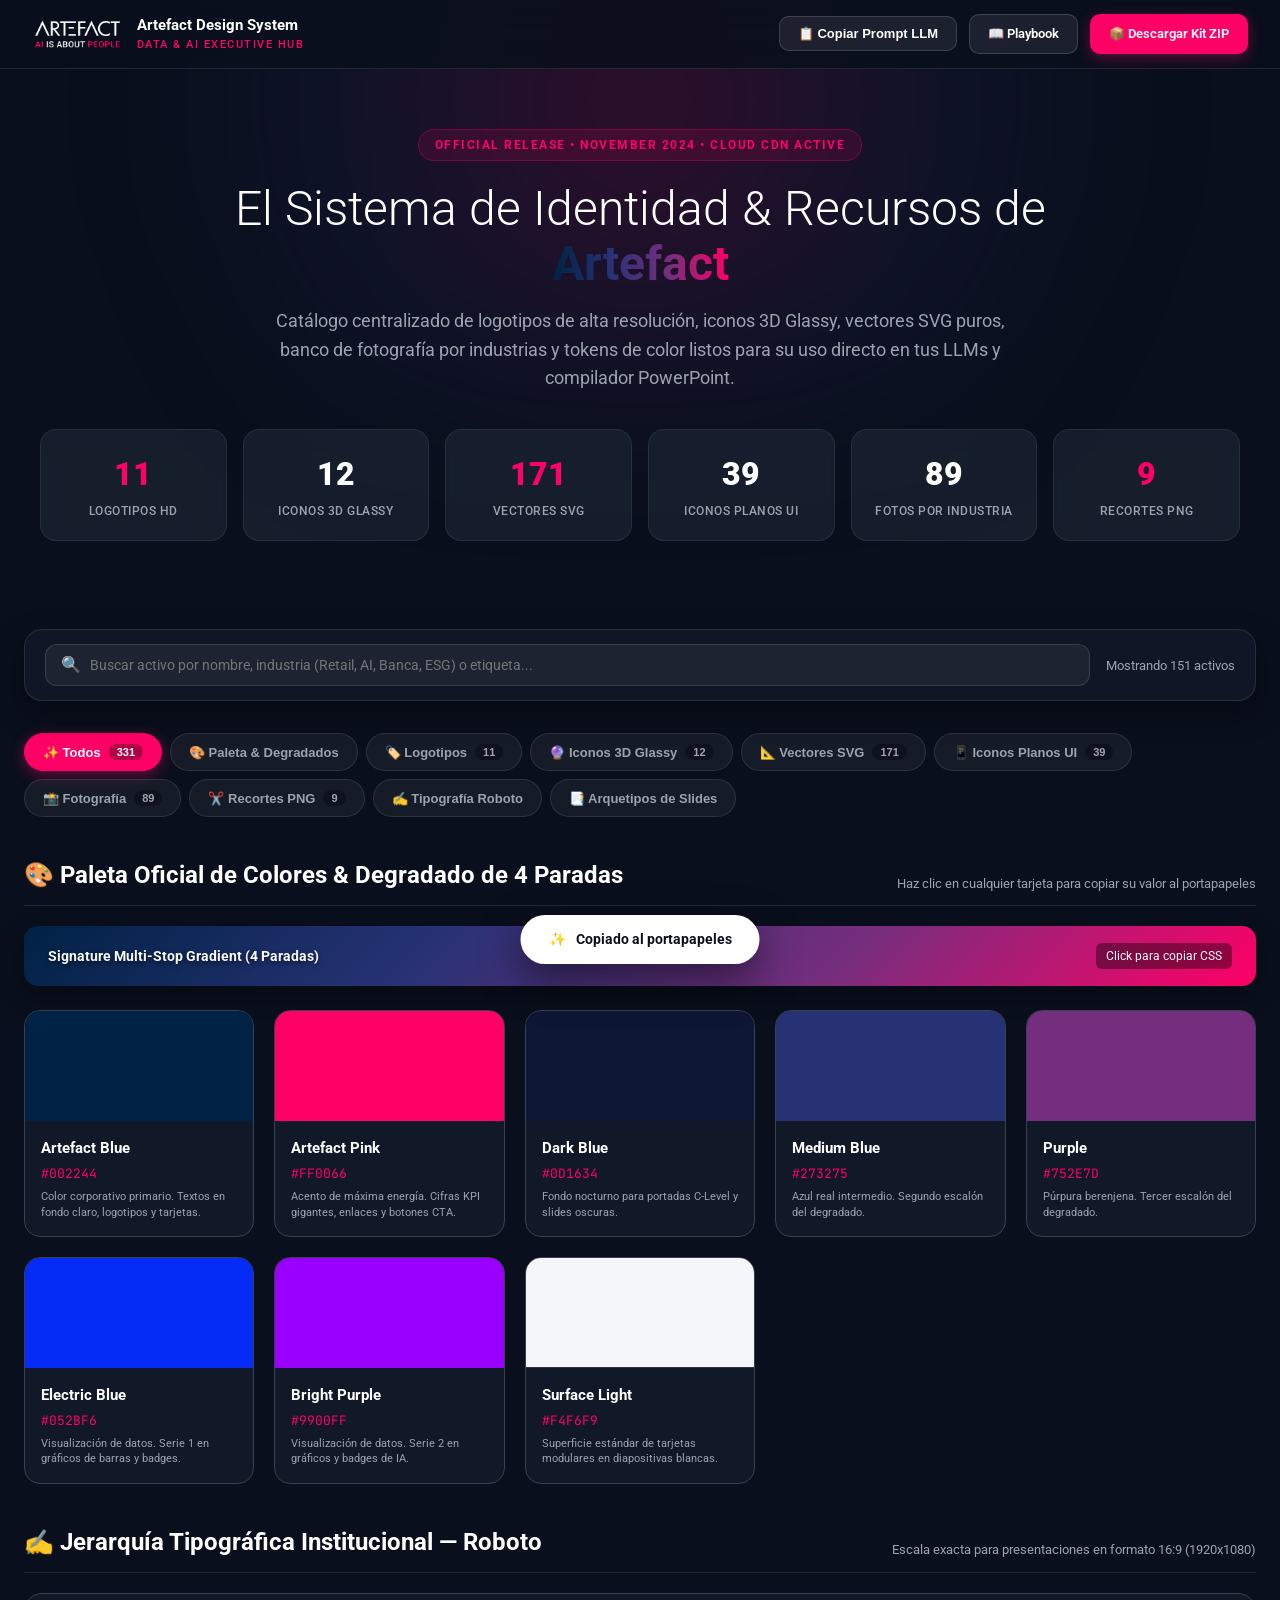
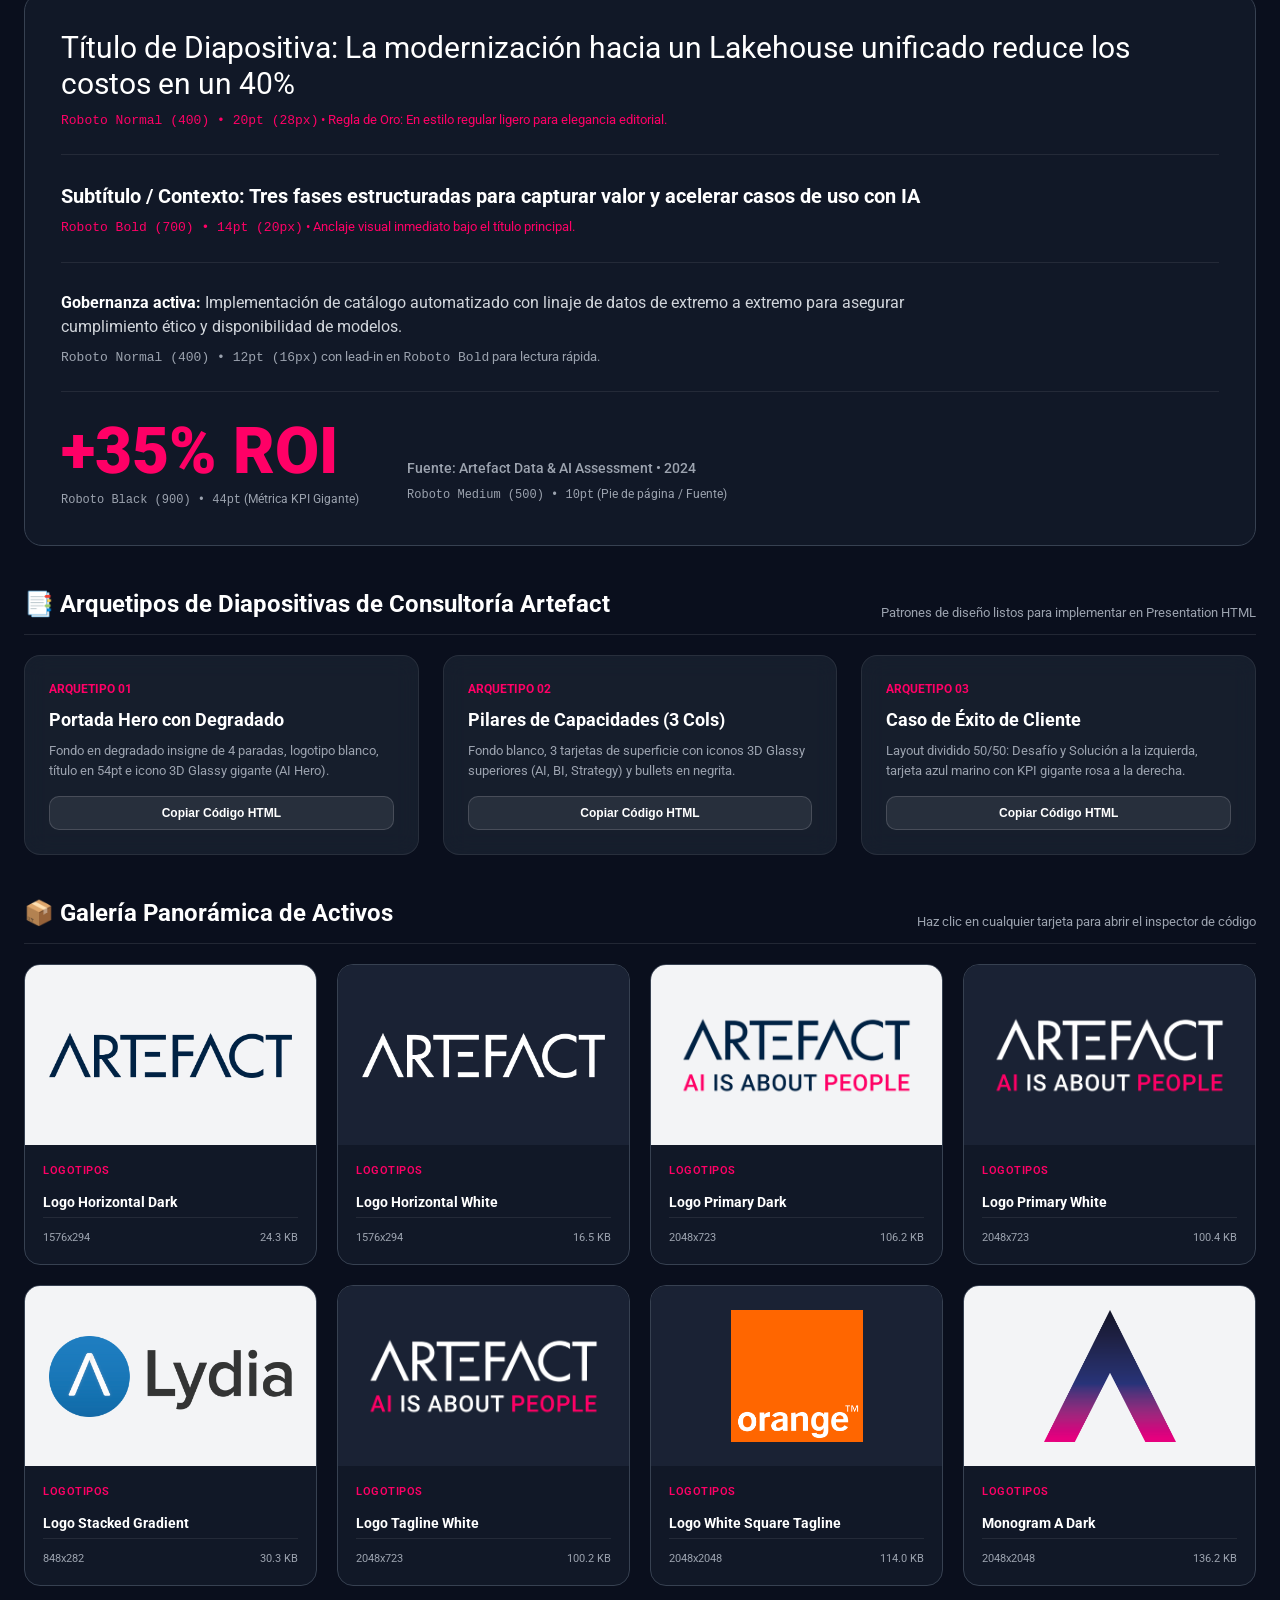
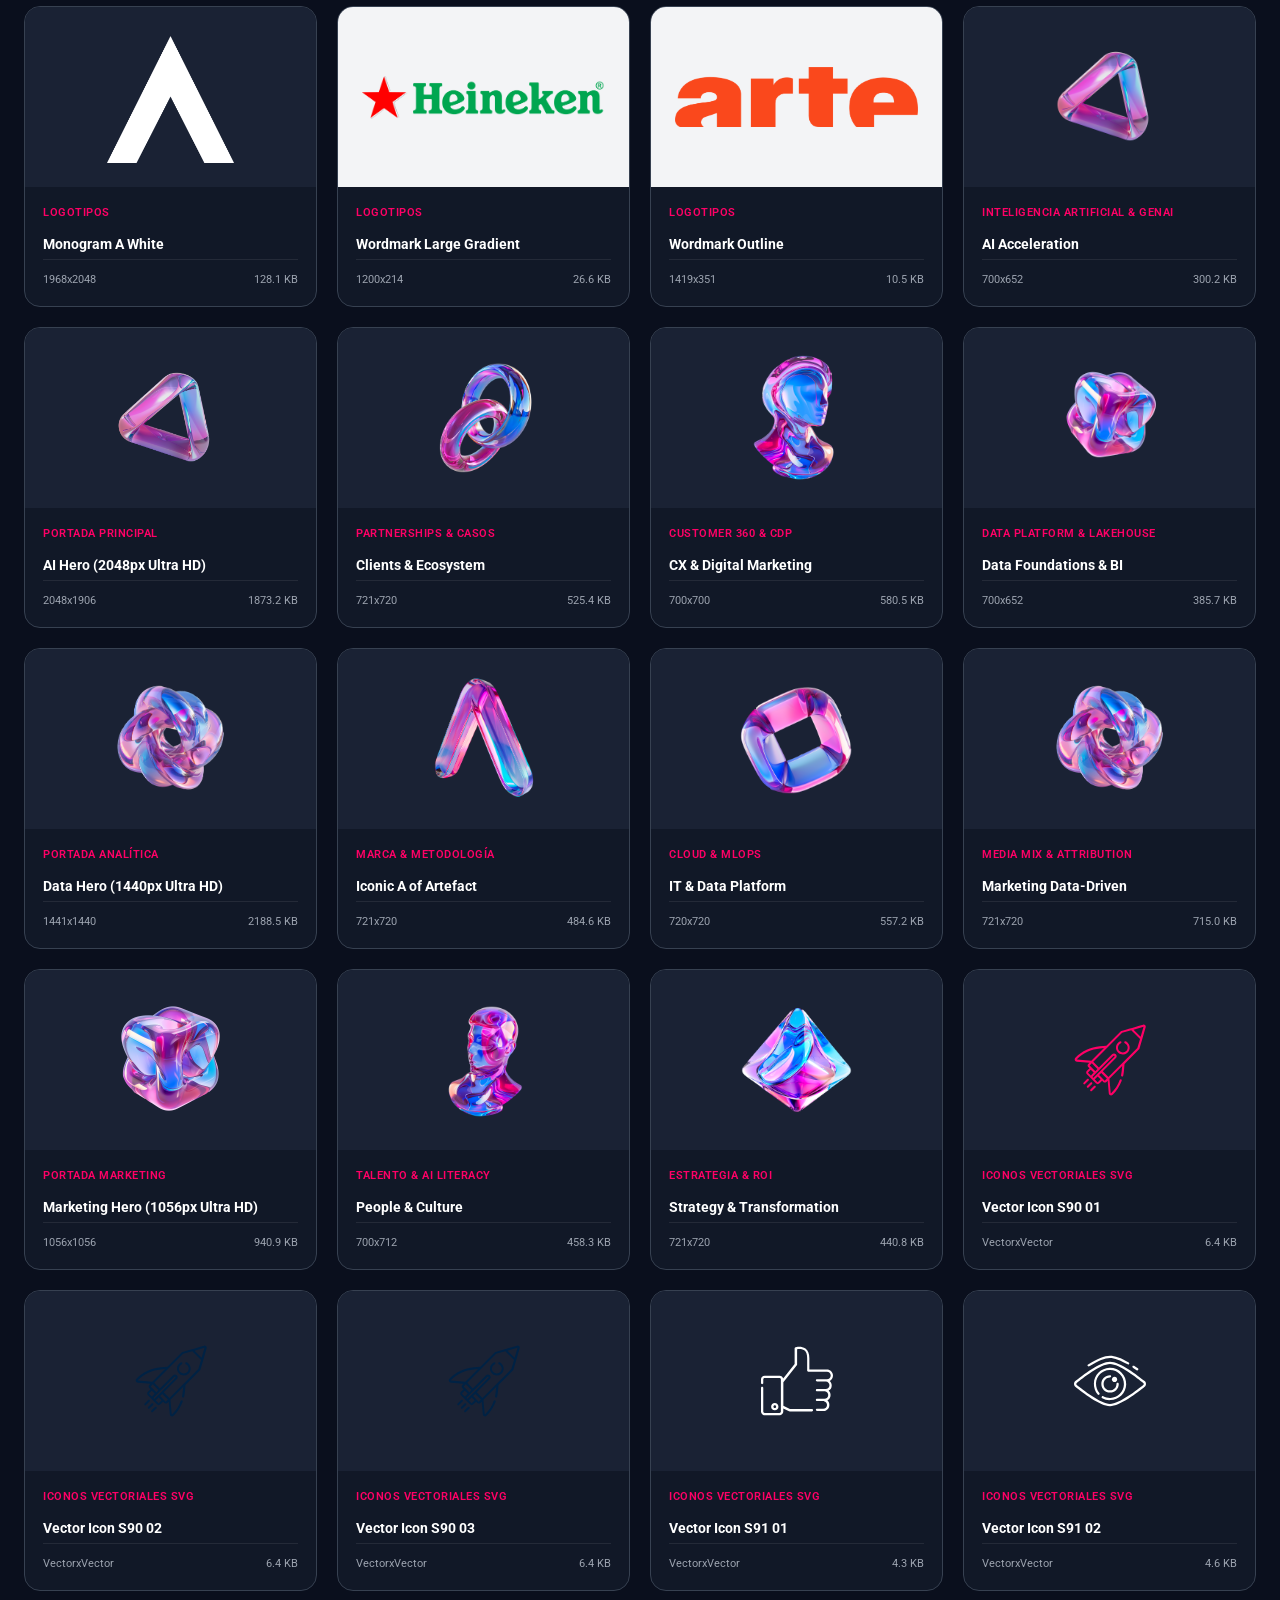
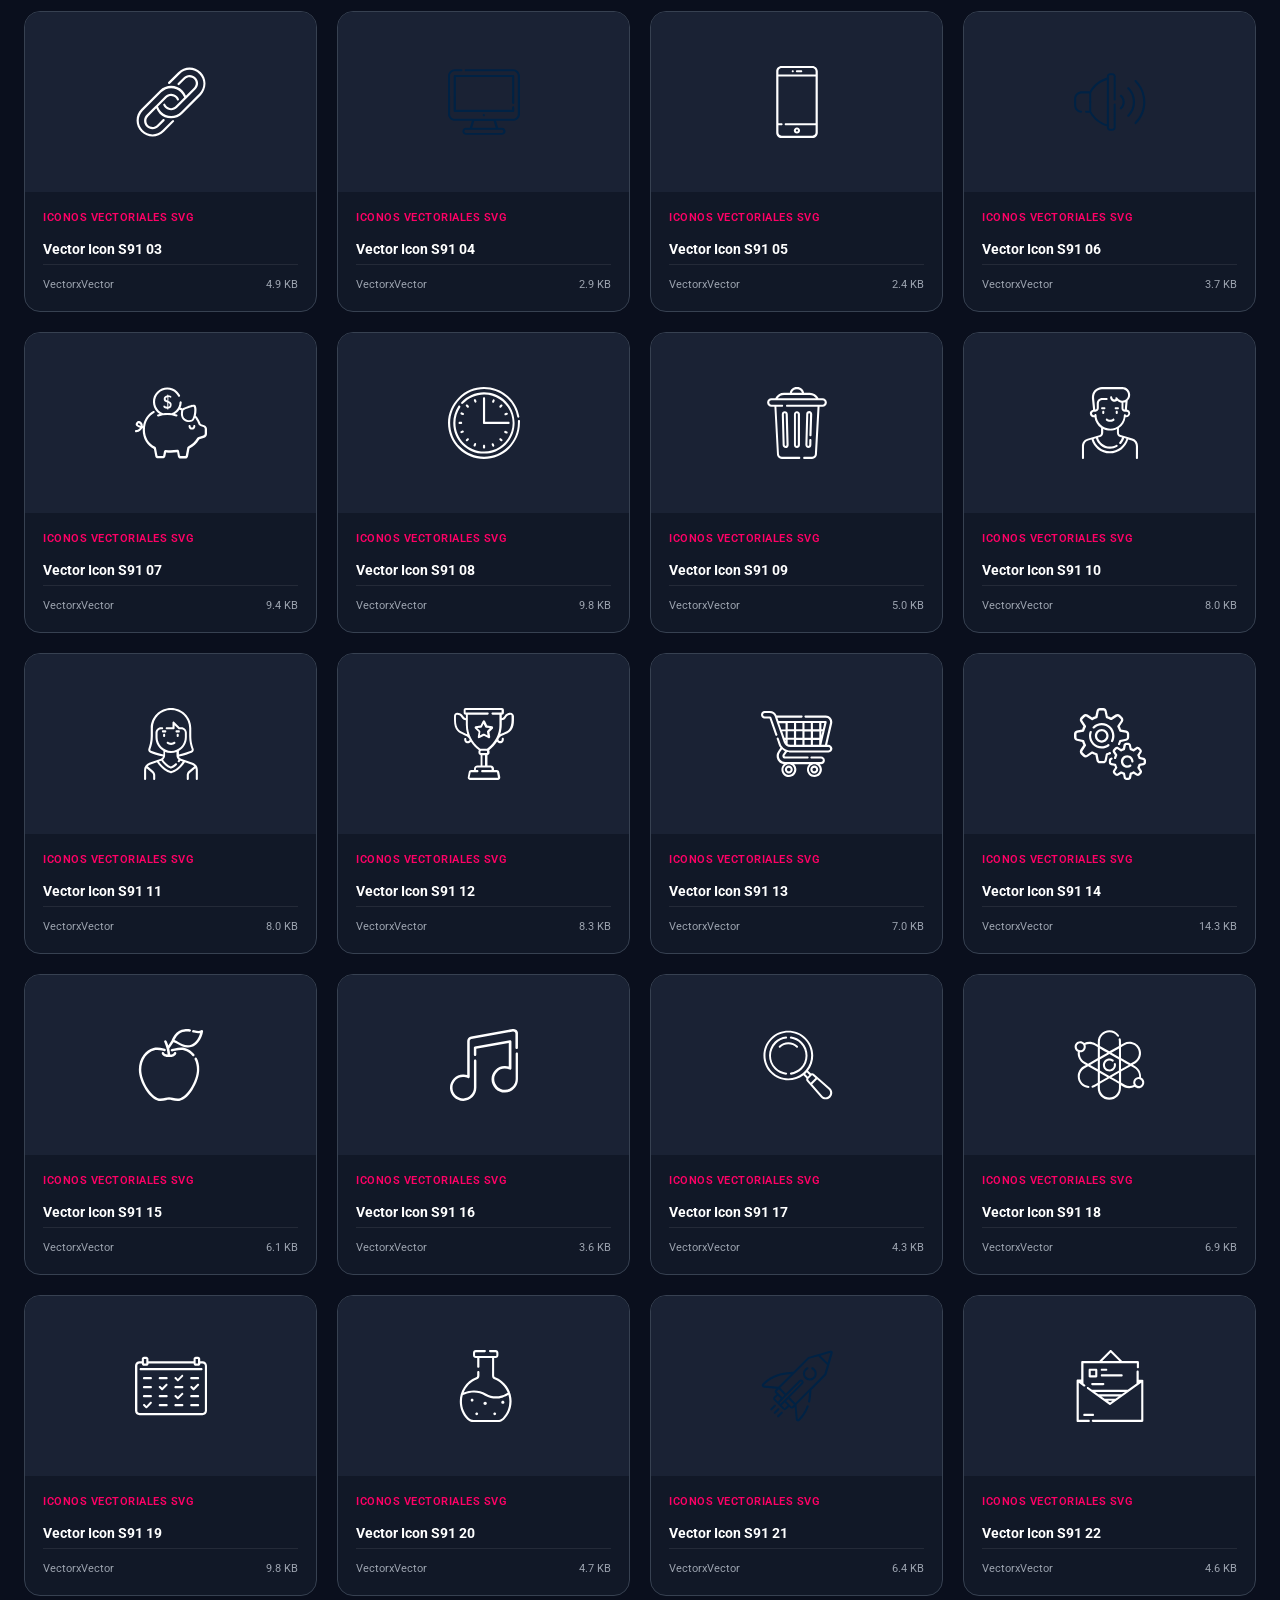
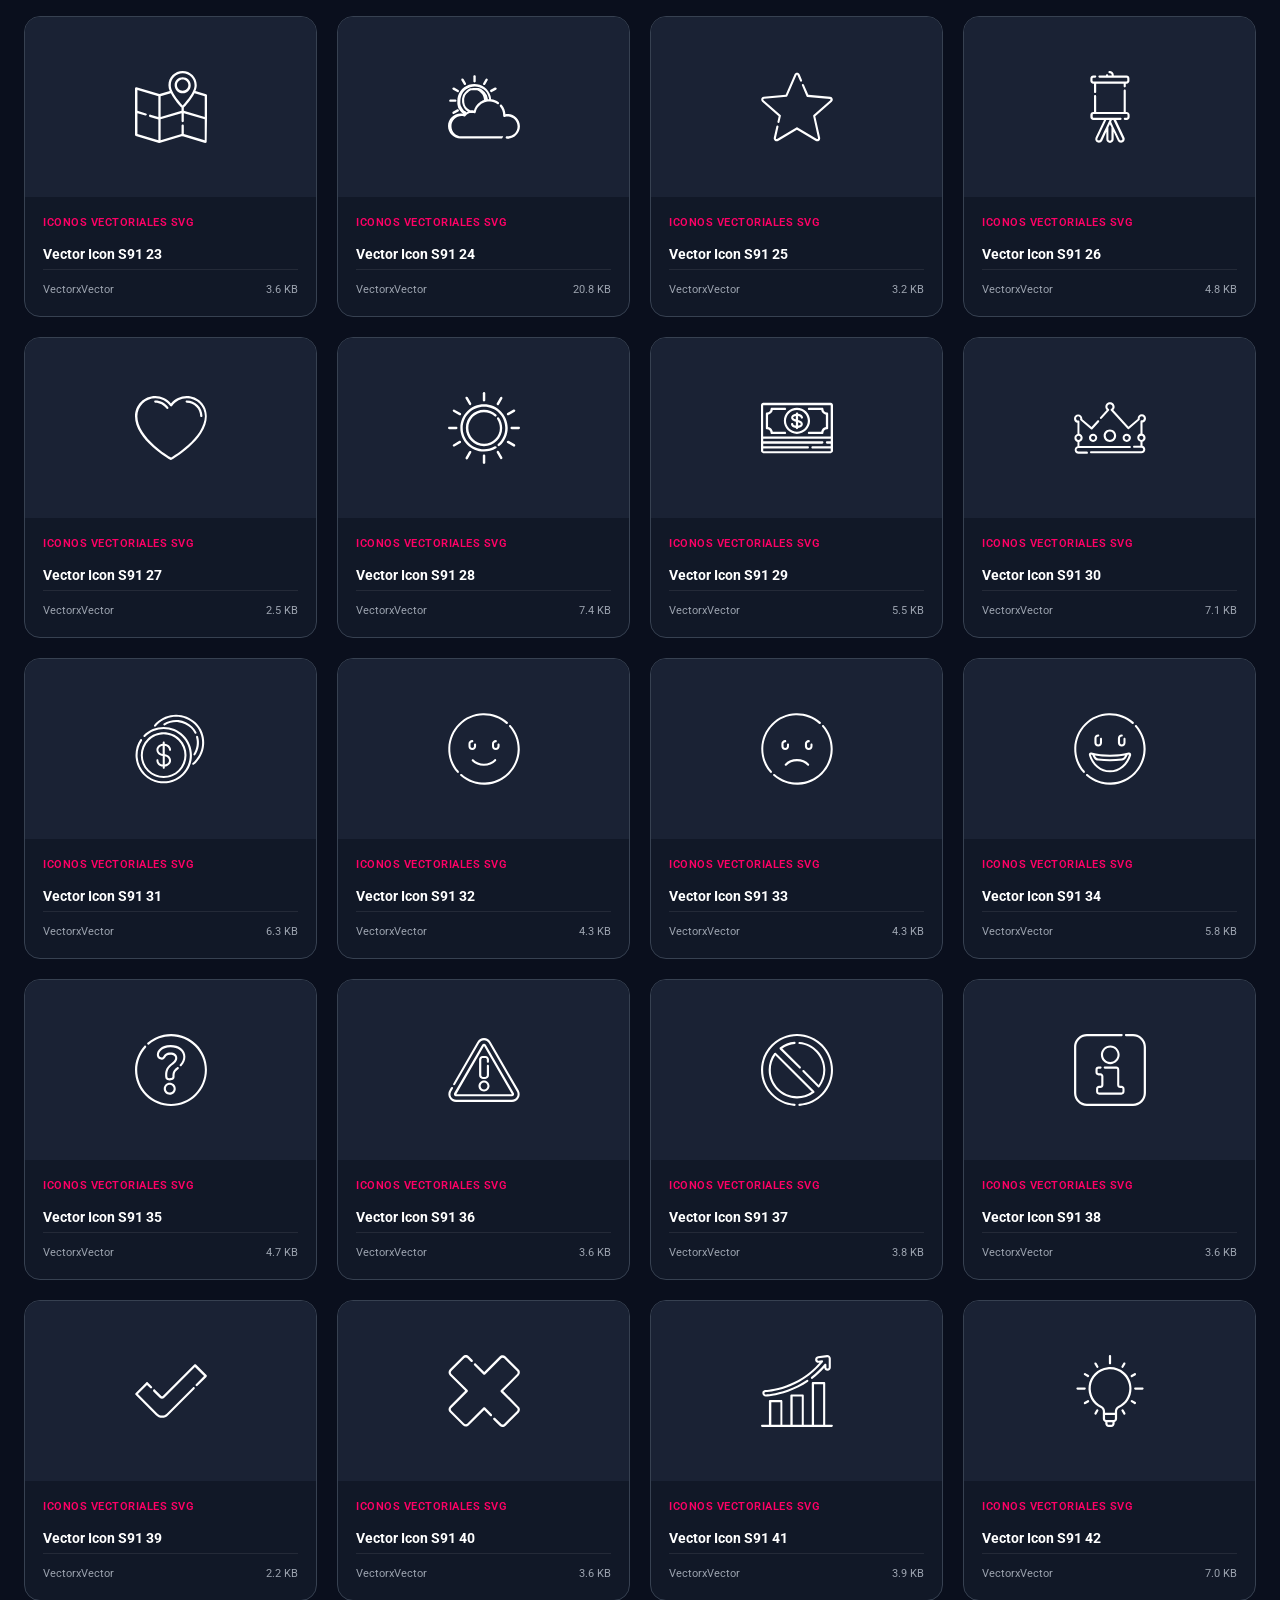
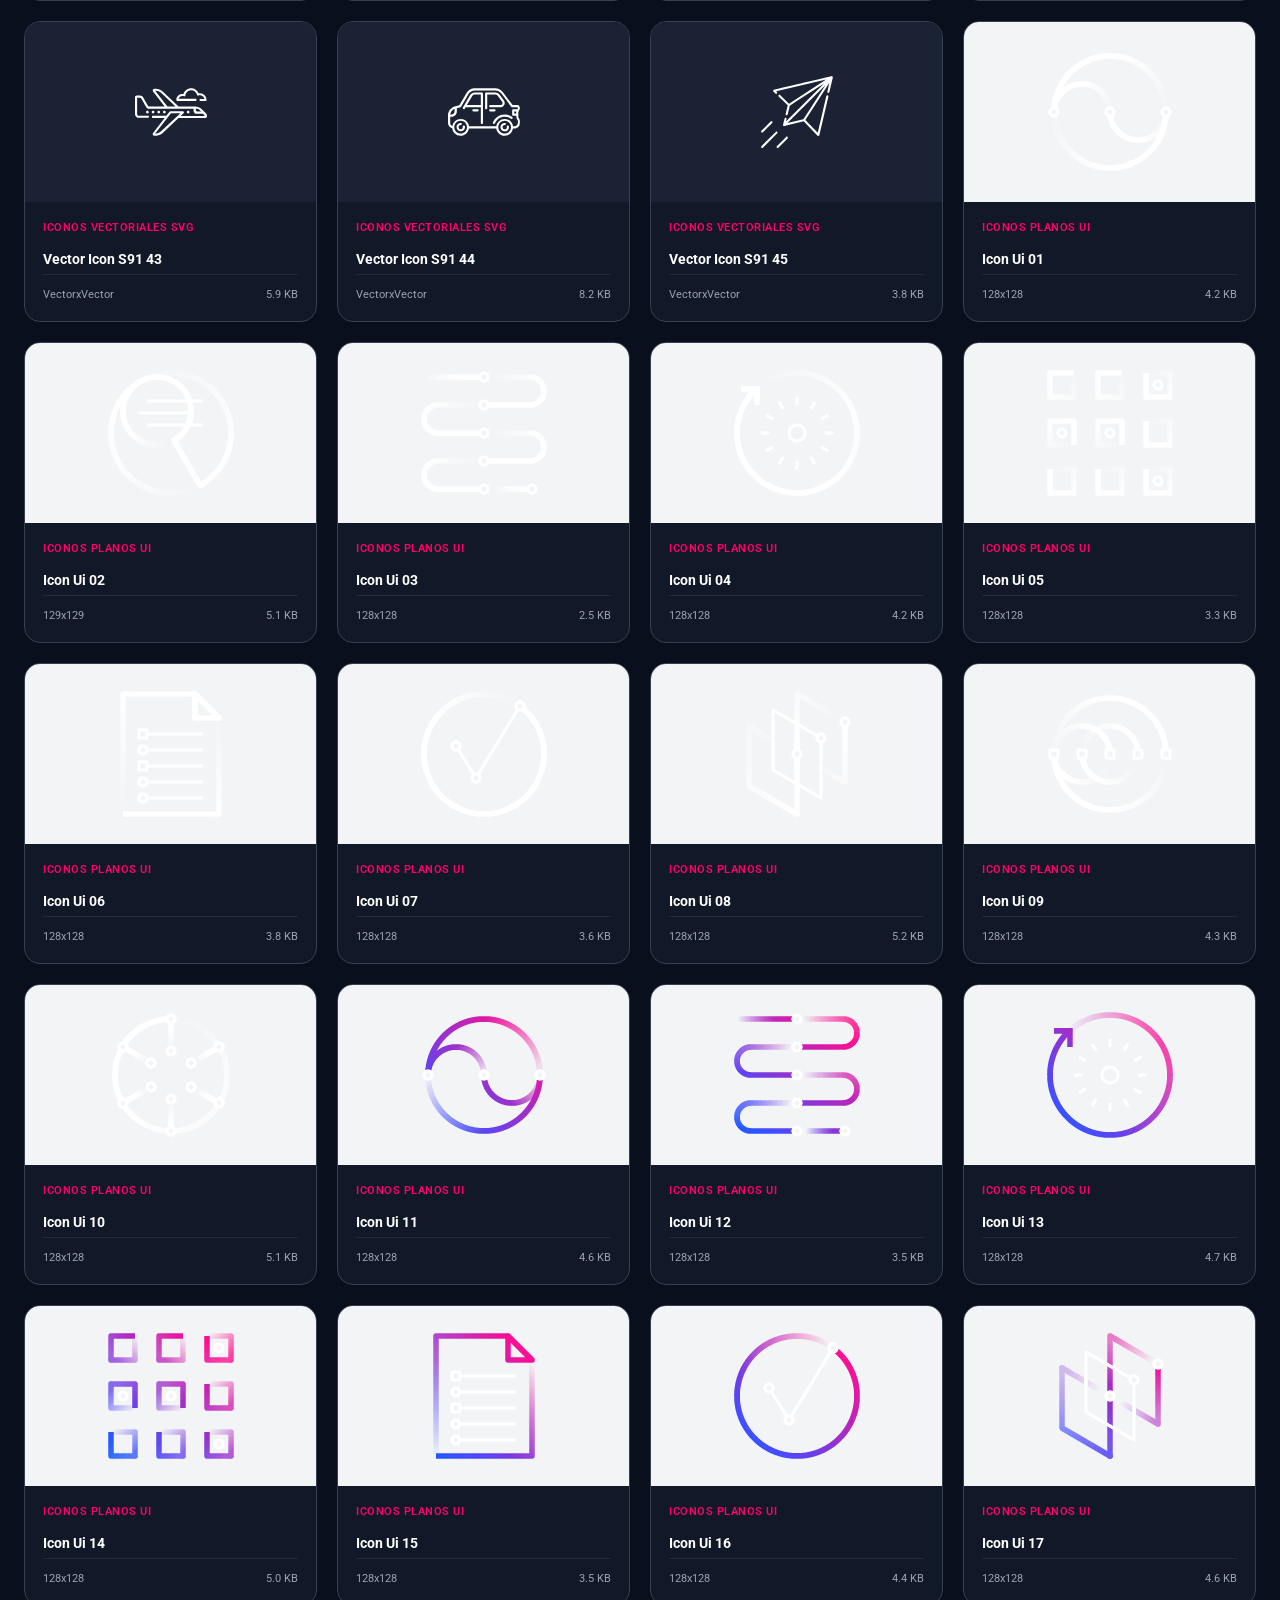
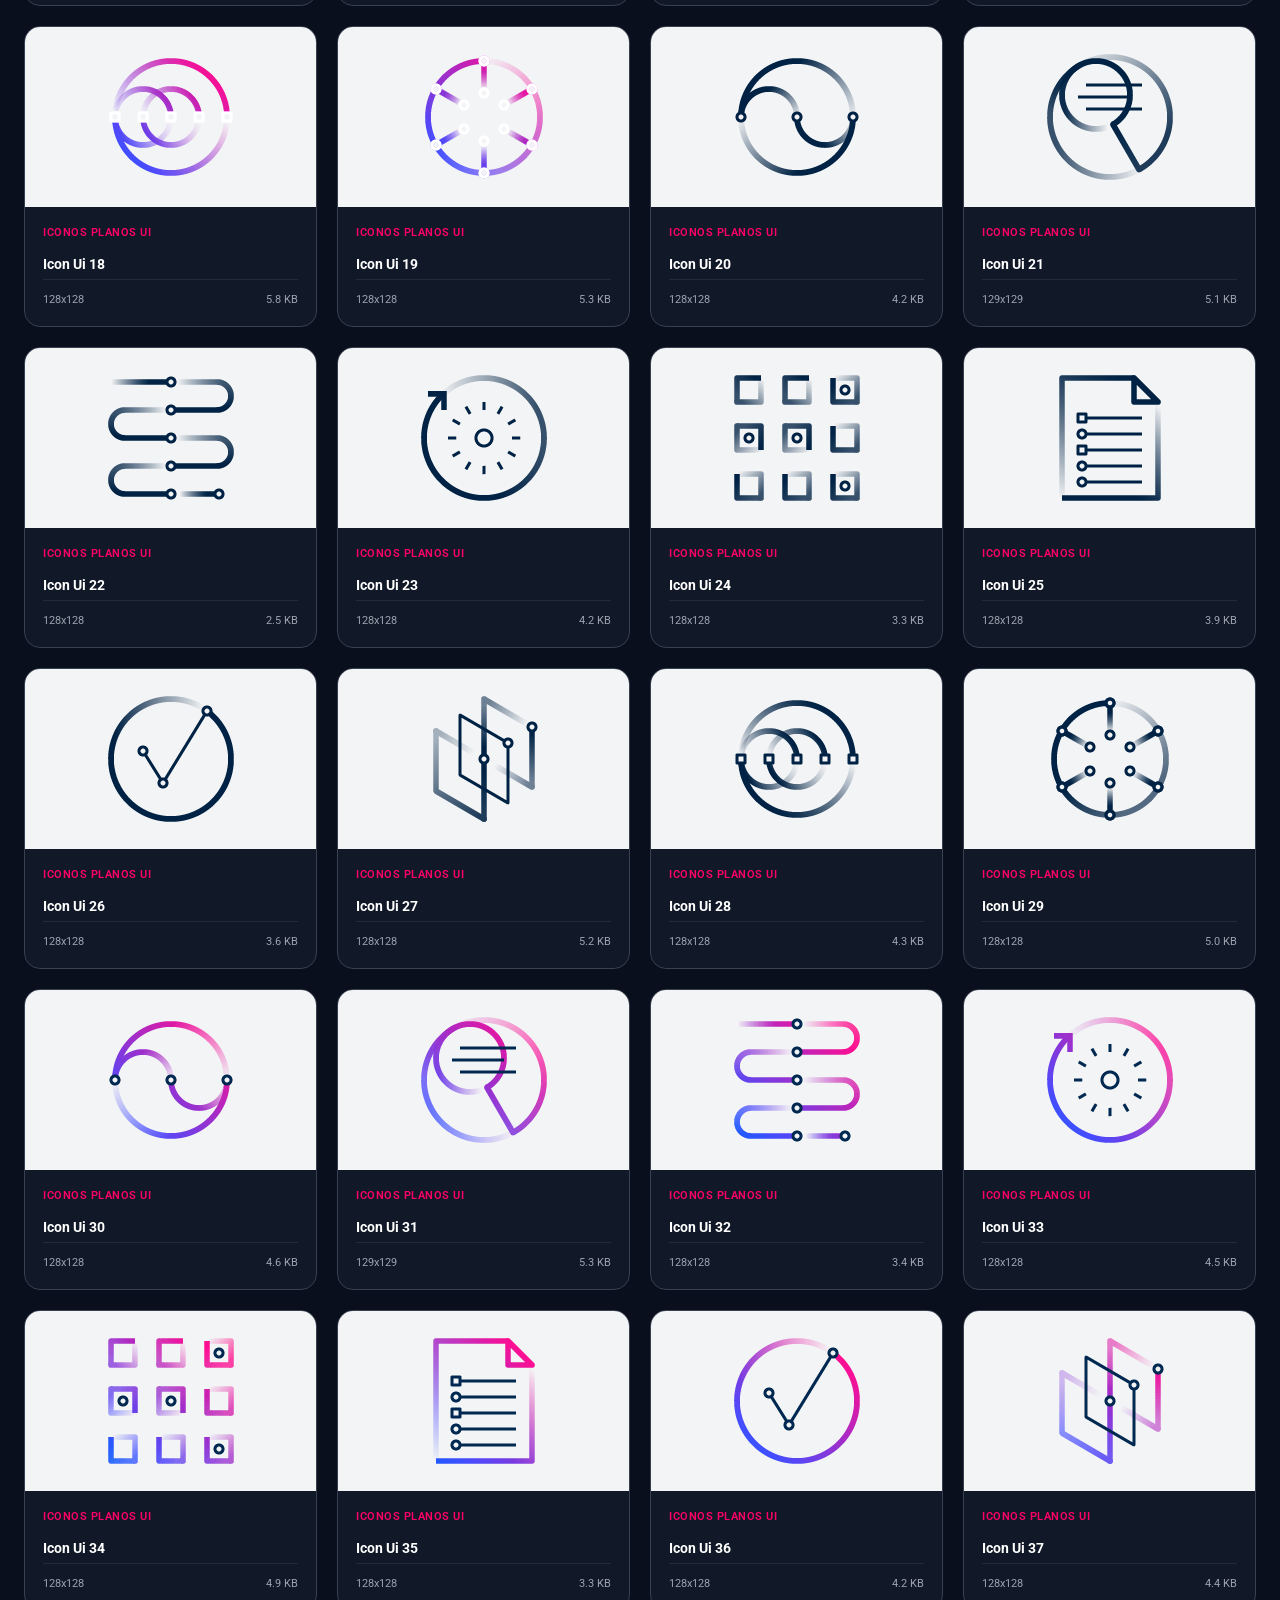
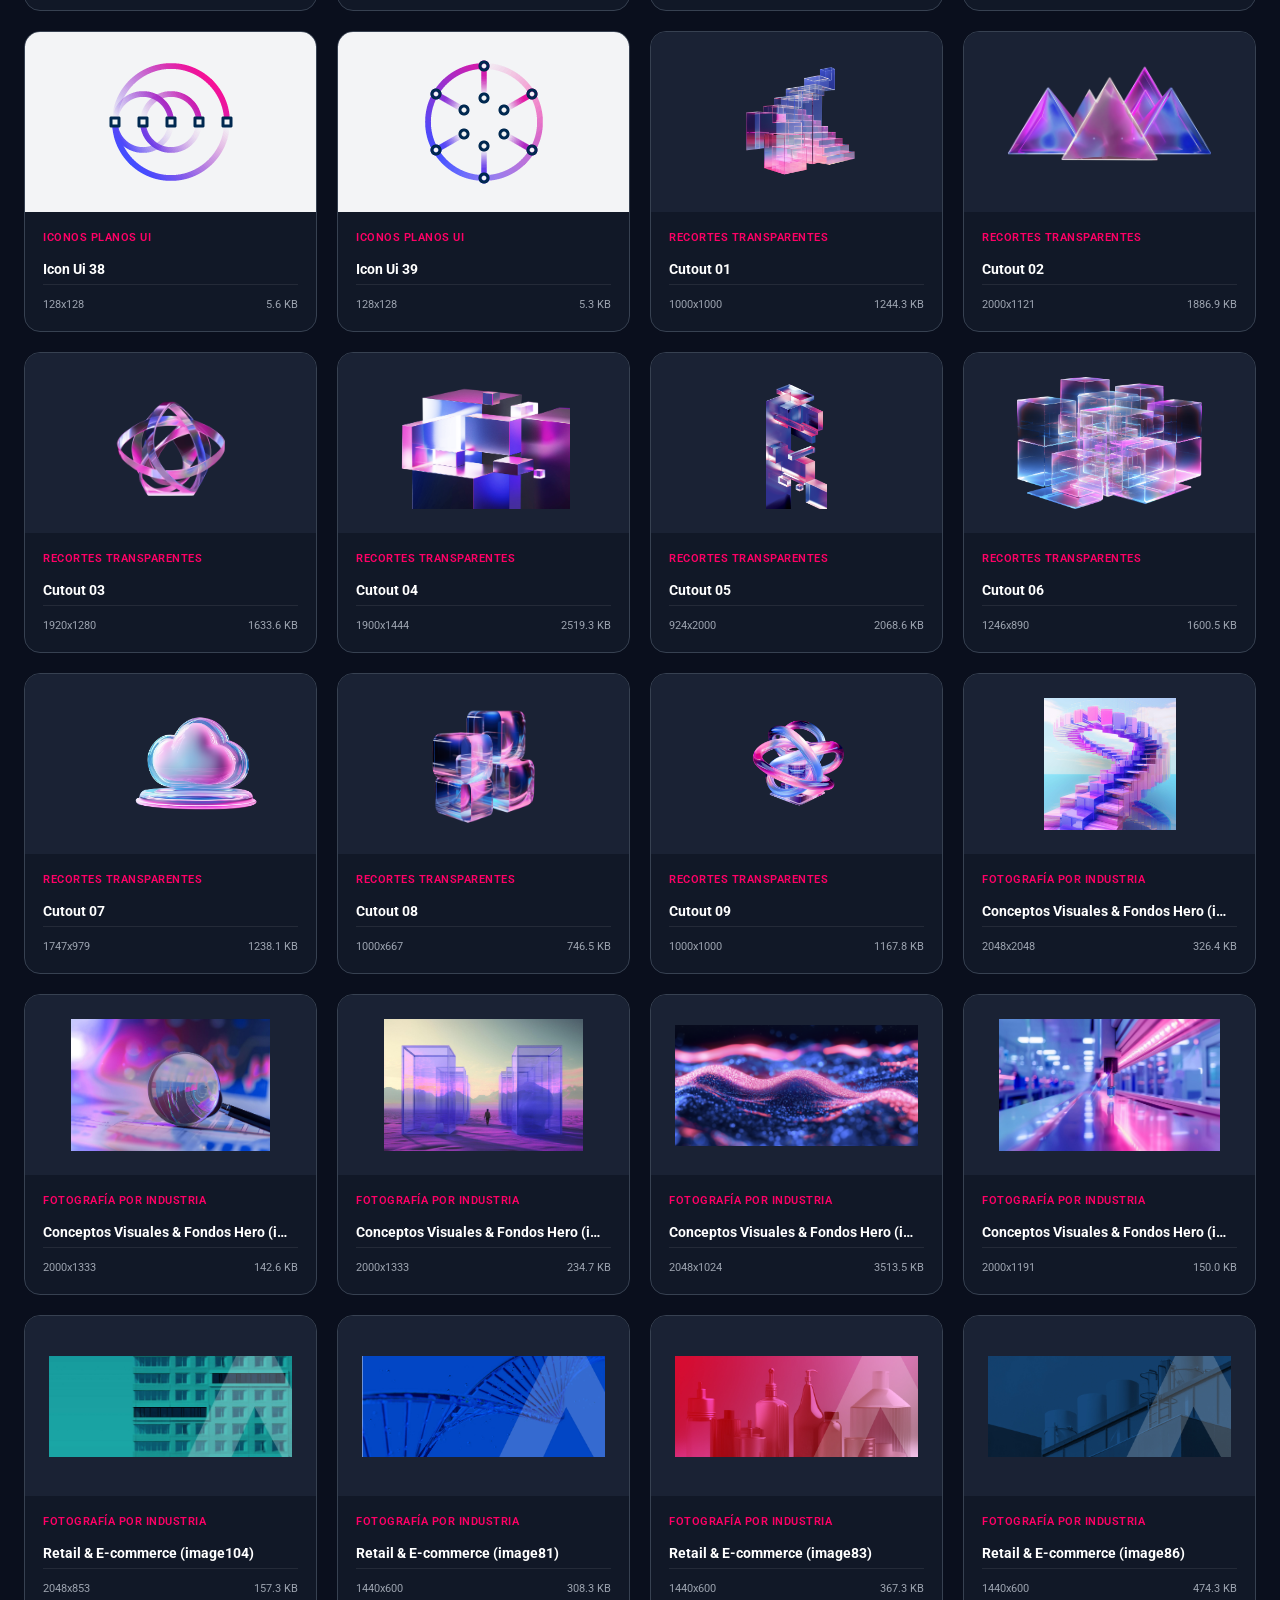
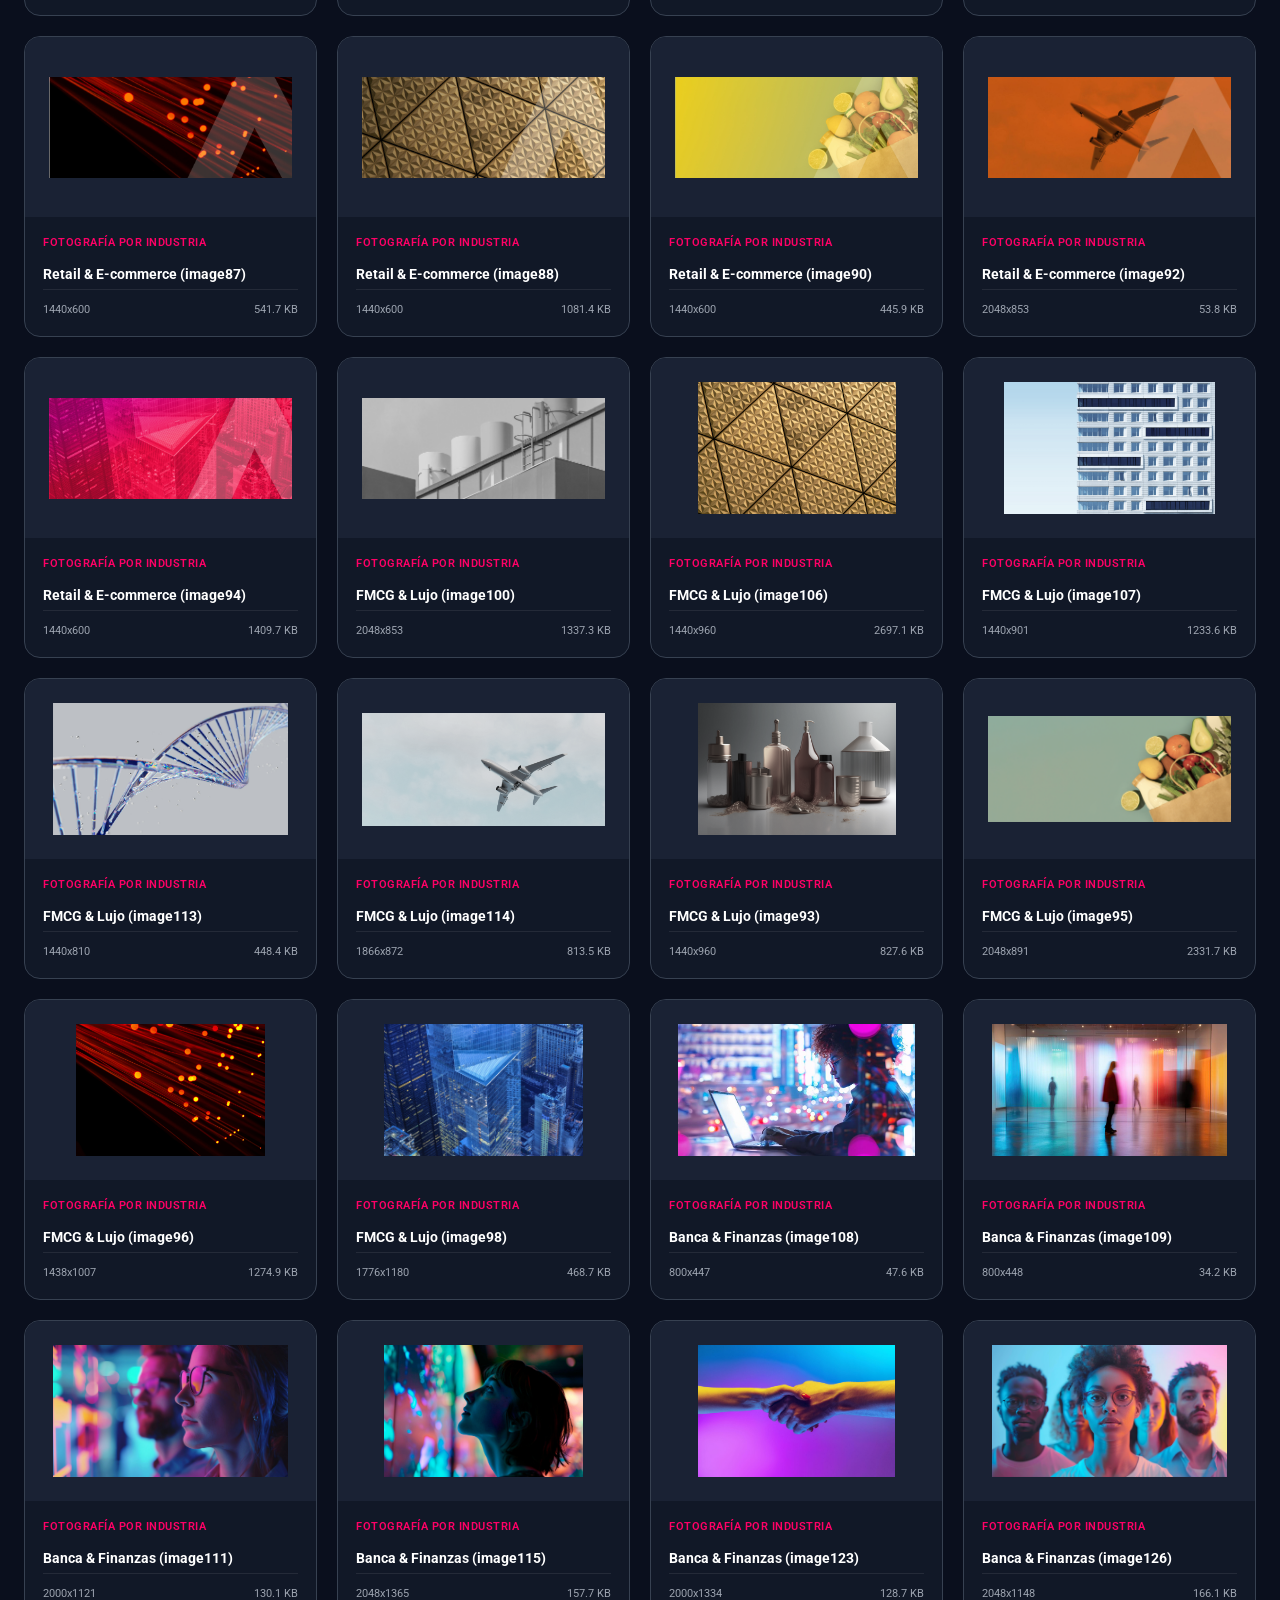
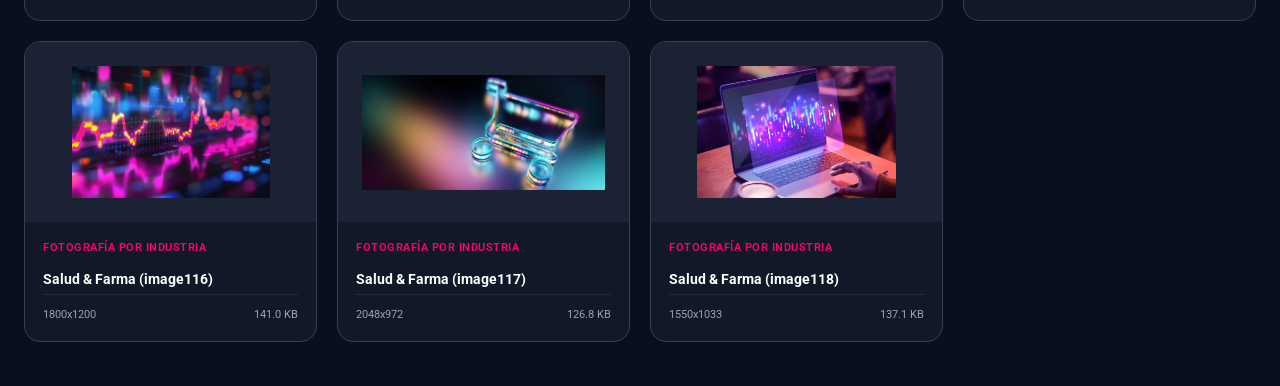
==== commit 78d49856: "feat: launch epic next-gen Artefact Asset Explorer Hub with dark mode, interactive inspector and sli" ====
--- a/index.html
+++ b/index.html
@@ -3,19 +3,21 @@
 <head>
   <meta charset="UTF-8">
   <meta name="viewport" content="width=device-width, initial-scale=1.0">
-  <title>Artefact Brand System & Asset Explorer</title>
+  <title>Artefact Brand System & Executive Asset Hub</title>
   <link rel="stylesheet" href="tokens/artefact_theme.css">
   <link rel="preconnect" href="https://fonts.googleapis.com">
   <link rel="preconnect" href="https://fonts.gstatic.com" crossorigin>
-  <link href="https://fonts.googleapis.com/css2?family=Roboto:wght@100;300;400;500;700;900&display=swap" rel="stylesheet">
+  <link href="https://fonts.googleapis.com/css2?family=Roboto:wght@100;300;400;500;700;900&family=JetBrains+Mono:wght@400;600&display=swap" rel="stylesheet">
   <style>
     :root {
       --primary-gradient: linear-gradient(135deg, #002244 0%, #273275 33%, #752E7D 66%, #FF0066 100%);
-      --bg-page: #F8F9FB;
-      --card-bg: #FFFFFF;
-      --text-main: #212121;
-      --text-muted: #595959;
-      --border-color: #E6E8EC;
+      --gradient-horizontal: linear-gradient(90deg, #002244 0%, #273275 33%, #752E7D 66%, #FF0066 100%);
+      --bg-body: #0A0F1D;
+      --bg-surface: #111827;
+      --bg-card: #1F2937;
+      --text-light: #F9FAFB;
+      --text-muted: #9CA3AF;
+      --border-dark: #374151;
       --accent-pink: #FF0066;
       --artefact-blue: #002244;
       --dark-navy: #0D1634;
@@ -24,46 +26,73 @@
     * { box-sizing: border-box; margin: 0; padding: 0; }
     body {
       font-family: 'Roboto', -apple-system, BlinkMacSystemFont, 'Segoe UI', sans-serif;
-      background: var(--bg-page);
-      color: var(--text-main);
+      background: var(--bg-body);
+      color: var(--text-light);
       line-height: 1.5;
-      padding-bottom: 80px;
-    }
-
-    /* Top Sticky Navigation Bar */
-    .top-bar {
+      min-height: 100vh;
+      overflow-x: hidden;
+    }
+
+    .ambient-glow {
+      position: fixed;
+      top: -200px;
+      left: 50%;
+      transform: translateX(-50%);
+      width: 1000px;
+      height: 600px;
+      background: radial-gradient(circle, rgba(255, 0, 102, 0.18) 0%, rgba(39, 50, 117, 0.15) 50%, transparent 80%);
+      filter: blur(80px);
+      z-index: 0;
+      pointer-events: none;
+    }
+
+    .navbar {
       position: sticky;
       top: 0;
-      z-index: 100;
-      background: rgba(255, 255, 255, 0.92);
-      backdrop-filter: blur(12px);
-      border-bottom: 1px solid var(--border-color);
-      padding: 12px 32px;
+      z-index: 1000;
+      background: rgba(10, 15, 29, 0.88);
+      backdrop-filter: blur(16px);
+      border-bottom: 1px solid rgba(255, 255, 255, 0.1);
+      padding: 14px 32px;
       display: flex;
       justify-content: space-between;
       align-items: center;
-      box-shadow: 0 2px 10px rgba(0,0,0,0.03);
-    }
-    .brand-logo-nav {
+    }
+    .nav-brand {
+      display: flex;
+      align-items: center;
+      gap: 14px;
+      text-decoration: none;
+      color: white;
+    }
+    .nav-brand img {
+      height: 32px;
+      object-fit: contain;
+    }
+    .nav-brand-text {
+      font-size: 15px;
+      font-weight: 500;
+      display: flex;
+      flex-direction: column;
+    }
+    .nav-brand-text span:first-child {
+      font-weight: 700;
+      color: white;
+    }
+    .nav-brand-text span:last-child {
+      font-size: 11px;
+      color: var(--accent-pink);
+      text-transform: uppercase;
+      letter-spacing: 1.5px;
+    }
+    .nav-actions {
       display: flex;
       align-items: center;
       gap: 12px;
-      text-decoration: none;
-      color: var(--artefact-blue);
-      font-weight: 700;
-      font-size: 16px;
-    }
-    .brand-logo-nav img {
-      height: 28px;
-    }
-    .nav-actions {
-      display: flex;
-      align-items: center;
-      gap: 16px;
-    }
-    .btn-action {
-      padding: 8px 18px;
-      border-radius: 8px;
+    }
+    .btn-nav {
+      padding: 9px 18px;
+      border-radius: 10px;
       font-size: 13px;
       font-weight: 600;
       text-decoration: none;
@@ -71,132 +100,178 @@
       display: inline-flex;
       align-items: center;
       gap: 8px;
-      transition: all 0.2s;
-      border: none;
-    }
-    .btn-primary {
+      transition: all 0.2s cubic-bezier(0.16, 1, 0.3, 1);
+      border: 1px solid transparent;
+    }
+    .btn-nav-primary {
       background: var(--accent-pink);
       color: white;
-    }
-    .btn-primary:hover {
-      background: #E0005A;
-      transform: translateY(-1px);
-      box-shadow: 0 4px 12px rgba(255,0,102,0.3);
-    }
-    .btn-secondary {
-      background: #F0F2F5;
-      color: var(--artefact-blue);
-    }
-    .btn-secondary:hover {
-      background: #E4E7EB;
-    }
-
-    /* Hero Banner */
-    .hero-header {
-      background: var(--primary-gradient);
-      color: white;
-      padding: 60px 40px 50px 40px;
-      margin: 24px auto;
-      max-width: 1400px;
-      border-radius: 20px;
-      box-shadow: 0 16px 40px rgba(0, 34, 68, 0.2);
+      box-shadow: 0 4px 14px rgba(255, 0, 102, 0.35);
+    }
+    .btn-nav-primary:hover {
+      background: #FF1A75;
+      transform: translateY(-2px);
+      box-shadow: 0 6px 20px rgba(255, 0, 102, 0.5);
+    }
+    .btn-nav-secondary {
+      background: rgba(255, 255, 255, 0.08);
+      color: white;
+      border-color: rgba(255, 255, 255, 0.15);
+    }
+    .btn-nav-secondary:hover {
+      background: rgba(255, 255, 255, 0.15);
+    }
+
+    .container {
+      max-width: 1440px;
+      margin: 0 auto;
+      padding: 0 24px;
       position: relative;
-      overflow: hidden;
-    }
-    .hero-header h1 {
-      font-size: 40px;
+      z-index: 1;
+    }
+
+    .hero {
+      padding: 60px 0 40px 0;
+      text-align: center;
+      display: flex;
+      flex-direction: column;
+      align-items: center;
+    }
+    .hero-badge {
+      display: inline-flex;
+      align-items: center;
+      gap: 8px;
+      padding: 6px 16px;
+      border-radius: 30px;
+      background: rgba(255, 0, 102, 0.12);
+      border: 1px solid rgba(255, 0, 102, 0.3);
+      color: var(--accent-pink);
+      font-size: 12px;
+      font-weight: 700;
+      text-transform: uppercase;
+      letter-spacing: 1.5px;
+      margin-bottom: 20px;
+    }
+    .hero-title {
+      font-size: 48px;
       font-weight: 300;
-      letter-spacing: -0.5px;
-      margin-bottom: 10px;
-    }
-    .hero-header p {
-      font-size: 17px;
-      opacity: 0.92;
-      max-width: 800px;
+      line-height: 1.15;
+      max-width: 960px;
+      margin-bottom: 16px;
+      color: white;
+    }
+    .hero-title strong {
+      font-weight: 700;
+      background: var(--gradient-horizontal);
+      -webkit-background-clip: text;
+      -webkit-text-fill-color: transparent;
+    }
+    .hero-subtitle {
+      font-size: 18px;
+      color: var(--text-muted);
+      max-width: 740px;
+      margin-bottom: 36px;
       line-height: 1.6;
-      margin-bottom: 24px;
-    }
-    .stats-bar {
+    }
+
+    .stats-grid {
+      display: grid;
+      grid-template-columns: repeat(auto-fit, minmax(180px, 1fr));
+      gap: 16px;
+      width: 100%;
+      max-width: 1200px;
+      margin-bottom: 48px;
+    }
+    .stat-card {
+      background: rgba(31, 41, 55, 0.6);
+      border: 1px solid rgba(255, 255, 255, 0.08);
+      backdrop-filter: blur(12px);
+      border-radius: 16px;
+      padding: 20px;
+      text-align: center;
+      transition: all 0.25s;
+      cursor: pointer;
+    }
+    .stat-card:hover {
+      transform: translateY(-4px);
+      border-color: rgba(255, 0, 102, 0.4);
+      box-shadow: 0 10px 25px rgba(0, 0, 0, 0.3);
+    }
+    .stat-number {
+      font-size: 32px;
+      font-weight: 900;
+      color: white;
+      margin-bottom: 4px;
+    }
+    .stat-number.pink { color: var(--accent-pink); }
+    .stat-label {
+      font-size: 12px;
+      color: var(--text-muted);
+      font-weight: 500;
+      text-transform: uppercase;
+      letter-spacing: 0.5px;
+    }
+
+    .sticky-toolbar {
+      position: sticky;
+      top: 72px;
+      z-index: 900;
+      background: rgba(17, 24, 39, 0.95);
+      backdrop-filter: blur(16px);
+      border: 1px solid rgba(255, 255, 255, 0.1);
+      border-radius: 18px;
+      padding: 14px 20px;
+      margin-bottom: 32px;
       display: flex;
       flex-wrap: wrap;
-      gap: 12px;
-    }
-    .stat-badge {
-      background: rgba(255, 255, 255, 0.15);
-      border: 1px solid rgba(255, 255, 255, 0.25);
-      backdrop-filter: blur(8px);
-      padding: 6px 14px;
-      border-radius: 20px;
-      font-size: 13px;
-      font-weight: 500;
-      display: inline-flex;
-      align-items: center;
-      gap: 6px;
-    }
-
-    /* Main Container */
-    .main-container {
-      max-width: 1400px;
-      margin: 0 auto;
-      padding: 0 20px;
-    }
-
-    /* Search & Filter Toolbar */
-    .toolbar {
-      background: white;
-      padding: 16px 24px;
-      border-radius: 14px;
-      border: 1px solid var(--border-color);
-      margin-bottom: 28px;
-      display: flex;
-      flex-wrap: wrap;
+      align-items: center;
       justify-content: space-between;
-      align-items: center;
       gap: 16px;
-      box-shadow: 0 4px 16px rgba(0,0,0,0.03);
-    }
-    .search-box {
-      position: relative;
+      box-shadow: 0 12px 30px rgba(0, 0, 0, 0.4);
+    }
+    .search-wrapper {
       flex: 1;
       min-width: 280px;
-      max-width: 500px;
-    }
-    .search-box input {
+      position: relative;
+    }
+    .search-input {
       width: 100%;
-      padding: 12px 16px 12px 42px;
-      border-radius: 10px;
-      border: 1px solid var(--border-color);
+      background: rgba(255, 255, 255, 0.06);
+      border: 1px solid rgba(255, 255, 255, 0.12);
+      border-radius: 12px;
+      padding: 12px 18px 12px 44px;
+      color: white;
       font-size: 14px;
       font-family: inherit;
       outline: none;
-      transition: border-color 0.2s, box-shadow 0.2s;
-    }
-    .search-box input:focus {
+      transition: all 0.2s;
+    }
+    .search-input:focus {
+      background: rgba(255, 255, 255, 0.1);
       border-color: var(--accent-pink);
-      box-shadow: 0 0 0 3px rgba(255,0,102,0.12);
+      box-shadow: 0 0 0 3px rgba(255, 0, 102, 0.2);
     }
     .search-icon {
       position: absolute;
-      left: 14px;
+      left: 16px;
       top: 50%;
       transform: translateY(-50%);
-      color: #999;
+      color: var(--text-muted);
       font-size: 16px;
     }
 
-    /* Tabs Filter Bar */
-    .filter-tabs {
+    .tabs-nav {
       display: flex;
       flex-wrap: wrap;
       gap: 8px;
-      margin-bottom: 30px;
-    }
-    .tab-btn {
-      padding: 10px 20px;
-      border-radius: 10px;
-      border: 1px solid var(--border-color);
-      background: white;
-      color: var(--text-main);
+      margin-bottom: 28px;
+    }
+    .tab-pill {
+      padding: 10px 18px;
+      border-radius: 30px;
+      background: rgba(255, 255, 255, 0.05);
+      border: 1px solid rgba(255, 255, 255, 0.1);
+      color: var(--text-muted);
       font-size: 13px;
       font-weight: 600;
       cursor: pointer;
@@ -205,766 +280,905 @@
       align-items: center;
       gap: 8px;
     }
-    .tab-btn:hover {
-      background: #F4F6F9;
-      border-color: #D0D4DC;
-    }
-    .tab-btn.active {
-      background: var(--artefact-blue);
-      color: white;
-      border-color: var(--artefact-blue);
-      box-shadow: 0 4px 12px rgba(0, 34, 68, 0.2);
-    }
-    .tab-count {
-      background: rgba(0,0,0,0.08);
+    .tab-pill:hover {
+      background: rgba(255, 255, 255, 0.1);
+      color: white;
+    }
+    .tab-pill.active {
+      background: var(--accent-pink);
+      color: white;
+      border-color: var(--accent-pink);
+      box-shadow: 0 4px 14px rgba(255, 0, 102, 0.4);
+    }
+    .tab-badge {
+      background: rgba(0, 0, 0, 0.3);
       padding: 2px 8px;
       border-radius: 12px;
       font-size: 11px;
     }
-    .tab-btn.active .tab-count {
-      background: rgba(255,255,255,0.25);
-    }
-
-    /* Sub-filter chips */
+
     .subfilter-bar {
       display: flex;
       flex-wrap: wrap;
       gap: 8px;
       margin-bottom: 24px;
-      padding-bottom: 16px;
-      border-bottom: 1px solid var(--border-color);
+      padding: 16px;
+      background: rgba(255, 255, 255, 0.03);
+      border-radius: 14px;
+      border: 1px solid rgba(255, 255, 255, 0.06);
     }
     .chip-btn {
       padding: 6px 14px;
       border-radius: 20px;
       font-size: 12px;
       font-weight: 500;
-      background: #EBF0F5;
-      color: var(--artefact-blue);
+      background: rgba(255, 255, 255, 0.07);
+      color: #D1D5DB;
       border: 1px solid transparent;
       cursor: pointer;
       transition: all 0.2s;
     }
-    .chip-btn:hover {
-      background: #DFE5ED;
-    }
+    .chip-btn:hover { background: rgba(255, 255, 255, 0.15); }
     .chip-btn.active {
-      background: var(--accent-pink);
-      color: white;
-      box-shadow: 0 2px 8px rgba(255,0,102,0.3);
-    }
-
-    /* Section Headings */
-    .section-header {
+      background: white;
+      color: var(--bg-body);
+      font-weight: 700;
+      box-shadow: 0 2px 8px rgba(255, 255, 255, 0.2);
+    }
+
+    .section-title-box {
       display: flex;
       justify-content: space-between;
       align-items: flex-end;
-      margin: 36px 0 18px 0;
-      padding-bottom: 10px;
-      border-bottom: 2px solid var(--border-color);
-    }
-    .section-title {
-      font-size: 22px;
+      margin: 40px 0 20px 0;
+      padding-bottom: 12px;
+      border-bottom: 1px solid rgba(255, 255, 255, 0.1);
+    }
+    .section-title-text {
+      font-size: 24px;
       font-weight: 700;
-      color: var(--artefact-blue);
-      display: flex;
-      align-items: center;
-      gap: 10px;
-    }
-    .section-desc {
+      color: white;
+      display: flex;
+      align-items: center;
+      gap: 12px;
+    }
+    .section-subtitle-text {
       font-size: 13px;
       color: var(--text-muted);
     }
 
-    /* Grid of Asset Cards */
-    .asset-grid {
+    .color-grid {
       display: grid;
       grid-template-columns: repeat(auto-fill, minmax(220px, 1fr));
       gap: 20px;
       margin-bottom: 40px;
     }
+    .color-card-item {
+      background: var(--bg-surface);
+      border: 1px solid var(--border-dark);
+      border-radius: 16px;
+      overflow: hidden;
+      cursor: pointer;
+      transition: all 0.2s;
+      position: relative;
+    }
+    .color-card-item:hover {
+      transform: translateY(-4px);
+      border-color: rgba(255, 255, 255, 0.3);
+      box-shadow: 0 12px 30px rgba(0, 0, 0, 0.4);
+    }
+    .color-swatch-box {
+      height: 110px;
+      width: 100%;
+      position: relative;
+      display: flex;
+      align-items: flex-end;
+      justify-content: flex-end;
+      padding: 12px;
+    }
+    .copy-pill {
+      background: rgba(0, 0, 0, 0.6);
+      backdrop-filter: blur(4px);
+      color: white;
+      font-size: 11px;
+      font-weight: 600;
+      padding: 4px 10px;
+      border-radius: 8px;
+      opacity: 0;
+      transition: opacity 0.2s;
+    }
+    .color-card-item:hover .copy-pill { opacity: 1; }
+    .color-meta {
+      padding: 16px;
+    }
+    .color-title {
+      font-size: 15px;
+      font-weight: 700;
+      color: white;
+      margin-bottom: 4px;
+    }
+    .color-hex {
+      font-family: 'JetBrains Mono', monospace;
+      font-size: 13px;
+      color: var(--accent-pink);
+    }
+    .color-role {
+      font-size: 11px;
+      color: var(--text-muted);
+      margin-top: 6px;
+      line-height: 1.4;
+    }
+
+    .asset-grid {
+      display: grid;
+      grid-template-columns: repeat(auto-fill, minmax(240px, 1fr));
+      gap: 20px;
+      margin-bottom: 48px;
+    }
     .asset-card {
-      background: white;
-      border: 1px solid var(--border-color);
-      border-radius: 14px;
+      background: var(--bg-surface);
+      border: 1px solid var(--border-dark);
+      border-radius: 16px;
       overflow: hidden;
       display: flex;
       flex-direction: column;
-      transition: transform 0.2s, box-shadow 0.2s, border-color 0.2s;
+      transition: all 0.25s cubic-bezier(0.16, 1, 0.3, 1);
       cursor: pointer;
       position: relative;
     }
     .asset-card:hover {
-      transform: translateY(-4px);
-      box-shadow: 0 12px 28px rgba(0,0,0,0.08);
-      border-color: #CBD0DB;
-    }
-    .asset-preview-box {
-      height: 160px;
+      transform: translateY(-5px);
+      border-color: rgba(255, 0, 102, 0.5);
+      box-shadow: 0 16px 36px rgba(0, 0, 0, 0.5);
+    }
+    .asset-stage {
+      height: 180px;
+      background: #1A2234;
       display: flex;
       align-items: center;
       justify-content: center;
-      padding: 20px;
-      background: #FAFAFB;
+      padding: 24px;
       position: relative;
-    }
-    .asset-preview-box.dark-bg {
-      background: var(--dark-navy);
-    }
-    .asset-preview-box img, .asset-preview-box svg {
+      overflow: hidden;
+    }
+    .asset-stage.white-stage {
+      background: #F3F4F6;
+    }
+    .asset-stage img, .asset-stage svg {
       max-width: 100%;
       max-height: 100%;
       object-fit: contain;
-      transition: transform 0.2s;
-    }
-    .asset-card:hover .asset-preview-box img, .asset-card:hover .asset-preview-box svg {
-      transform: scale(1.05);
-    }
-    .asset-info {
-      padding: 16px;
+      transition: transform 0.3s;
+    }
+    .asset-card:hover .asset-stage img, .asset-card:hover .asset-stage svg {
+      transform: scale(1.08);
+    }
+    .asset-content {
+      padding: 18px;
       display: flex;
       flex-direction: column;
       flex: 1;
       justify-content: space-between;
     }
-    .asset-title {
+    .asset-name-text {
       font-size: 14px;
       font-weight: 700;
-      color: var(--artefact-blue);
+      color: white;
       margin-bottom: 4px;
       white-space: nowrap;
       overflow: hidden;
       text-overflow: ellipsis;
     }
-    .asset-meta {
+    .asset-category-tag {
+      font-size: 11px;
+      color: var(--accent-pink);
+      font-weight: 600;
+      text-transform: uppercase;
+      letter-spacing: 0.5px;
+      margin-bottom: 12px;
+    }
+    .asset-footer-info {
+      display: flex;
+      justify-content: space-between;
       font-size: 11px;
       color: var(--text-muted);
-      margin-bottom: 12px;
-      display: flex;
-      justify-content: space-between;
-    }
-    .asset-actions {
-      display: flex;
-      gap: 8px;
-    }
-    .btn-card {
-      flex: 1;
-      padding: 6px 10px;
-      border-radius: 6px;
-      font-size: 11px;
-      font-weight: 600;
-      border: 1px solid var(--border-color);
-      background: #F6F7F9;
-      color: var(--artefact-blue);
-      cursor: pointer;
-      text-align: center;
-      transition: all 0.15s;
-    }
-    .btn-card:hover {
-      background: var(--artefact-blue);
-      color: white;
-      border-color: var(--artefact-blue);
-    }
-
-    /* Color Swatches Grid */
-    .color-grid {
-      display: grid;
-      grid-template-columns: repeat(auto-fill, minmax(200px, 1fr));
-      gap: 16px;
-      margin-bottom: 30px;
-    }
-    .color-box {
-      background: white;
-      border-radius: 12px;
-      border: 1px solid var(--border-color);
-      overflow: hidden;
-      cursor: pointer;
-      transition: transform 0.2s;
-    }
-    .color-box:hover {
-      transform: translateY(-3px);
-      box-shadow: 0 8px 20px rgba(0,0,0,0.06);
-    }
-    .color-fill {
-      height: 90px;
-      width: 100%;
-    }
-    .color-details {
-      padding: 14px;
-    }
-    .color-name {
-      font-weight: 700;
-      font-size: 14px;
-      color: var(--artefact-blue);
-      margin-bottom: 2px;
-    }
-    .color-code {
-      font-family: monospace;
-      font-size: 12px;
-      color: var(--text-muted);
-    }
-
-    /* Modal Viewer */
-    .modal-backdrop {
+      padding-top: 12px;
+      border-top: 1px solid rgba(255, 255, 255, 0.08);
+    }
+
+    .modal-overlay {
       position: fixed;
       inset: 0;
-      background: rgba(0, 15, 35, 0.7);
-      backdrop-filter: blur(6px);
-      z-index: 1000;
+      background: rgba(5, 10, 20, 0.85);
+      backdrop-filter: blur(12px);
+      z-index: 2000;
       display: flex;
       align-items: center;
       justify-content: center;
       padding: 20px;
       opacity: 0;
       pointer-events: none;
-      transition: opacity 0.2s ease;
-    }
-    .modal-backdrop.open {
+      transition: opacity 0.25s ease;
+    }
+    .modal-overlay.open {
       opacity: 1;
       pointer-events: auto;
     }
-    .modal-dialog {
-      background: white;
+    .modal-box {
+      background: var(--bg-surface);
+      border: 1px solid var(--border-dark);
+      border-radius: 20px;
       width: 100%;
-      max-width: 800px;
-      border-radius: 18px;
-      overflow: hidden;
-      box-shadow: 0 24px 60px rgba(0,0,0,0.3);
+      max-width: 860px;
+      max-height: 90vh;
+      overflow-y: auto;
+      box-shadow: 0 30px 80px rgba(0, 0, 0, 0.6);
       display: flex;
       flex-direction: column;
-      max-height: 90vh;
-      animation: modalPop 0.25s cubic-bezier(0.16, 1, 0.3, 1);
-    }
-    @keyframes modalPop {
-      from { transform: scale(0.95); opacity: 0; }
-      to { transform: scale(1); opacity: 1; }
-    }
-    .modal-header {
-      padding: 20px 28px;
-      border-bottom: 1px solid var(--border-color);
+    }
+    .modal-head {
+      padding: 22px 28px;
+      border-bottom: 1px solid rgba(255, 255, 255, 0.1);
       display: flex;
       justify-content: space-between;
       align-items: center;
     }
-    .modal-header h3 {
-      font-size: 18px;
-      color: var(--artefact-blue);
+    .modal-title-heading {
+      font-size: 20px;
       font-weight: 700;
-    }
-    .btn-close-modal {
+      color: white;
+    }
+    .btn-modal-close {
       background: none;
       border: none;
-      font-size: 22px;
-      color: #888;
+      color: var(--text-muted);
+      font-size: 24px;
       cursor: pointer;
-    }
-    .modal-body {
+      transition: color 0.2s;
+    }
+    .btn-modal-close:hover { color: white; }
+    .modal-content-area {
       padding: 28px;
-      overflow-y: auto;
       display: flex;
       flex-direction: column;
       gap: 24px;
     }
-    .modal-preview-stage {
-      background: #F4F6F9;
-      border-radius: 14px;
+    .modal-visual-preview {
+      height: 260px;
+      border-radius: 16px;
+      background: #182236;
+      display: flex;
+      align-items: center;
+      justify-content: center;
       padding: 40px;
-      display: flex;
-      align-items: center;
-      justify-content: center;
-      min-height: 240px;
       position: relative;
     }
-    .modal-preview-stage.dark-bg {
-      background: var(--dark-navy);
-    }
-    .modal-preview-stage img, .modal-preview-stage svg {
-      max-height: 200px;
-      max-width: 100%;
-      object-fit: contain;
-    }
-    .code-snippet-box {
-      background: #181E29;
-      color: #E2E8F0;
+    .modal-visual-preview.white-bg {
+      background: #F3F4F6;
+    }
+    .modal-visual-preview.gradient-bg {
+      background: var(--primary-gradient);
+    }
+    .bg-switcher {
+      position: absolute;
+      top: 14px;
+      right: 14px;
+      display: flex;
+      gap: 6px;
+      background: rgba(0, 0, 0, 0.4);
+      padding: 4px;
+      border-radius: 8px;
+    }
+    .bg-switch-btn {
+      padding: 4px 8px;
+      font-size: 11px;
+      color: white;
+      border: none;
+      border-radius: 6px;
+      background: transparent;
+      cursor: pointer;
+    }
+    .bg-switch-btn.active { background: var(--accent-pink); }
+
+    .code-block {
+      background: #090E17;
+      border: 1px solid rgba(255, 255, 255, 0.1);
+      border-radius: 12px;
       padding: 16px;
-      border-radius: 10px;
-      font-family: monospace;
-      font-size: 12px;
       position: relative;
-      overflow-x: auto;
+    }
+    .code-block code {
+      font-family: 'JetBrains Mono', monospace;
+      font-size: 13px;
+      color: #38BDF8;
+      word-break: break-all;
     }
     .btn-copy-code {
       position: absolute;
-      top: 10px;
-      right: 10px;
-      background: rgba(255,255,255,0.15);
+      top: 12px;
+      right: 12px;
+      background: var(--accent-pink);
       color: white;
       border: none;
-      padding: 4px 10px;
+      padding: 6px 14px;
       border-radius: 6px;
-      font-size: 11px;
+      font-size: 12px;
+      font-weight: 600;
       cursor: pointer;
+      transition: all 0.2s;
     }
     .btn-copy-code:hover {
-      background: var(--accent-pink);
-    }
-
-    /* Toast notification */
-    .toast {
+      background: #FF1A75;
+    }
+
+    .toast-popup {
       position: fixed;
-      bottom: 30px;
+      bottom: 36px;
       left: 50%;
       transform: translateX(-50%) translateY(100px);
-      background: #111827;
-      color: white;
-      padding: 12px 24px;
-      border-radius: 30px;
-      font-size: 13px;
-      font-weight: 500;
-      box-shadow: 0 10px 30px rgba(0,0,0,0.25);
+      background: white;
+      color: var(--bg-body);
+      padding: 14px 28px;
+      border-radius: 40px;
+      font-size: 14px;
+      font-weight: 700;
+      box-shadow: 0 16px 40px rgba(0, 0, 0, 0.5);
       z-index: 9999;
+      display: flex;
+      align-items: center;
+      gap: 10px;
       transition: transform 0.3s cubic-bezier(0.16, 1, 0.3, 1);
-      display: flex;
-      align-items: center;
-      gap: 8px;
-    }
-    .toast.show {
+    }
+    .toast-popup.show {
       transform: translateX(-50%) translateY(0);
     }
   </style>
 </head>
 <body>
 
-  <!-- Top Sticky Navigation -->
-  <header class="top-bar">
-    <a href="#" class="brand-logo-nav">
-      <img src="assets/logos/artefact_logo_primary_dark.png" alt="Artefact">
-      <span>Brand System & Asset Explorer</span>
+  <div class="ambient-glow"></div>
+
+  <header class="navbar">
+    <a href="#" class="nav-brand">
+      <img src="assets/logos/artefact_logo_primary_white.png" alt="Artefact">
+      <div class="nav-brand-text">
+        <span>Artefact Design System</span>
+        <span>Data & AI Executive Hub</span>
+      </div>
     </a>
     <div class="nav-actions">
-      <a href="docs/ELEMENTS_AND_CONTEXT_PLAYBOOK.md" class="btn-action btn-secondary" target="_blank">📖 Playbook de Uso</a>
-      <a href="/Users/israeltorres/Downloads/artefact-llm-presentation-kit-v1.zip" class="btn-action btn-primary" download>📦 Descargar ZIP Kit</a>
+      <button class="btn-nav btn-nav-secondary" onclick="copyMasterPrompt()">📋 Copiar Prompt LLM</button>
+      <a href="docs/ELEMENTS_AND_CONTEXT_PLAYBOOK.md" class="btn-nav btn-nav-secondary" target="_blank">📖 Playbook</a>
+      <a href="artefact-llm-presentation-kit-v1.zip" class="btn-nav btn-nav-primary" download>📦 Descargar Kit ZIP</a>
     </div>
   </header>
 
-  <!-- Hero Header -->
-  <div class="main-container">
-    <div class="hero-header">
-      <div style="font-size: 14px; font-weight: 700; text-transform: uppercase; letter-spacing: 2px; color: #FF0066; margin-bottom: 8px;">Official Master Release • November 2024</div>
-      <h1>Artefact Executive Design System</h1>
-      <p>Catálogo interactivo de activos visuales, logotipos, iconos 3D glassy, vectores SVG puros, banco de imágenes por industrias y tokens oficiales para generación de presentaciones ejecutivas.</p>
-      
-      <div class="stats-bar">
-        <span class="stat-badge">🏷️ 11 Logotipos HD</span>
-        <span class="stat-badge">🔮 12 Iconos 3D Glassy</span>
-        <span class="stat-badge">📐 171 Vectores SVG</span>
-        <span class="stat-badge">📱 39 Iconos UI</span>
-        <span class="stat-badge">📸 89 Fotos por Industria</span>
-        <span class="stat-badge">✂️ 9 Recortes PNG</span>
+  <div class="container">
+
+    <section class="hero">
+      <div class="hero-badge">Official Release • November 2024 • Cloud CDN Active</div>
+      <h1 class="hero-title">
+        El Sistema de Identidad & Recursos de <strong>Artefact</strong>
+      </h1>
+      <p class="hero-subtitle">
+        Catálogo centralizado de logotipos de alta resolución, iconos 3D Glassy, vectores SVG puros, banco de fotografía por industrias y tokens de color listos para su uso directo en tus LLMs y compilador PowerPoint.
+      </p>
+
+      <div class="stats-grid">
+        <div class="stat-card" onclick="setCategory('logos')">
+          <div class="stat-number pink" id="statLogos">11</div>
+          <div class="stat-label">Logotipos HD</div>
+        </div>
+        <div class="stat-card" onclick="setCategory('glassy')">
+          <div class="stat-number" id="statGlassy">12</div>
+          <div class="stat-label">Iconos 3D Glassy</div>
+        </div>
+        <div class="stat-card" onclick="setCategory('svg')">
+          <div class="stat-number pink" id="statSvg">171</div>
+          <div class="stat-label">Vectores SVG</div>
+        </div>
+        <div class="stat-card" onclick="setCategory('ui_flat')">
+          <div class="stat-number" id="statUi">39</div>
+          <div class="stat-label">Iconos Planos UI</div>
+        </div>
+        <div class="stat-card" onclick="setCategory('photography')">
+          <div class="stat-number" id="statPhotos">89</div>
+          <div class="stat-label">Fotos por Industria</div>
+        </div>
+        <div class="stat-card" onclick="setCategory('cutouts')">
+          <div class="stat-number pink" id="statCutouts">9</div>
+          <div class="stat-label">Recortes PNG</div>
+        </div>
+      </div>
+    </section>
+
+    <div class="sticky-toolbar">
+      <div class="search-wrapper">
+        <span class="search-icon">🔍</span>
+        <input type="text" class="search-input" id="globalSearch" placeholder="Buscar activo por nombre, industria (Retail, AI, Banca, ESG) o etiqueta..." oninput="onSearchInput()">
+      </div>
+      <div style="font-size: 13px; color: var(--text-muted);" id="counterText">
+        Mostrando todos los activos
       </div>
     </div>
 
-    <!-- Search & Filter Toolbar -->
-    <div class="toolbar">
-      <div class="search-box">
-        <span class="search-icon">🔍</span>
-        <input type="text" id="searchInput" placeholder="Buscar por nombre, industria (Retail, AI, Banca), formato o etiqueta..." oninput="onSearchChange()">
-      </div>
-      <div style="font-size: 13px; color: var(--text-muted);" id="resultsCount">
-        Mostrando todos los activos
-      </div>
+    <div class="tabs-nav" id="categoryTabs">
+      <button class="tab-pill active" onclick="setCategory('all')">✨ Todos <span class="tab-badge" id="badgeAll">0</span></button>
+      <button class="tab-pill" onclick="setCategory('colors')">🎨 Paleta & Degradados</button>
+      <button class="tab-pill" onclick="setCategory('logos')">🏷️ Logotipos <span class="tab-badge">11</span></button>
+      <button class="tab-pill" onclick="setCategory('glassy')">🔮 Iconos 3D Glassy <span class="tab-badge">12</span></button>
+      <button class="tab-pill" onclick="setCategory('svg')">📐 Vectores SVG <span class="tab-badge">171</span></button>
+      <button class="tab-pill" onclick="setCategory('ui_flat')">📱 Iconos Planos UI <span class="tab-badge">39</span></button>
+      <button class="tab-pill" onclick="setCategory('photography')">📸 Fotografía <span class="tab-badge">89</span></button>
+      <button class="tab-pill" onclick="setCategory('cutouts')">✂️ Recortes PNG <span class="tab-badge">9</span></button>
+      <button class="tab-pill" onclick="setCategory('typography')">✍️ Tipografía Roboto</button>
+      <button class="tab-pill" onclick="setCategory('archetypes')">📑 Arquetipos de Slides</button>
     </div>
 
-    <!-- Category Filter Tabs -->
-    <div class="filter-tabs" id="categoryTabs">
-      <button class="tab-btn active" onclick="setCategory('all')">🌈 Todos <span class="tab-count" id="countAll">0</span></button>
-      <button class="tab-btn" onclick="setCategory('colors')">🎨 Paleta & Tokens</button>
-      <button class="tab-btn" onclick="setCategory('logos')">🏷️ Logotipos <span class="tab-count" id="countLogos">11</span></button>
-      <button class="tab-btn" onclick="setCategory('glassy')">🔮 Iconos 3D Glassy <span class="tab-count" id="countGlassy">12</span></button>
-      <button class="tab-btn" onclick="setCategory('svg')">📐 Iconos Vectoriales SVG <span class="tab-count" id="countSvg">171</span></button>
-      <button class="tab-btn" onclick="setCategory('ui_flat')">📱 Iconos Planos UI <span class="tab-count" id="countUi">39</span></button>
-      <button class="tab-btn" onclick="setCategory('photography')">📸 Fotografía por Industria <span class="tab-count" id="countPhotos">89</span></button>
-      <button class="tab-btn" onclick="setCategory('cutouts')">✂️ Recortes Transparentes <span class="tab-count" id="countCutouts">9</span></button>
-      <button class="tab-btn" onclick="setCategory('typography')">✍️ Tipografía Roboto</button>
-    </div>
-
-    <!-- Subfilter chips for photography -->
     <div class="subfilter-bar" id="photoSubfilters" style="display: none;">
-      <button class="chip-btn active" onclick="setPhotoVertical('all')">Todas las Industrias</button>
+      <button class="chip-btn active" onclick="setPhotoVertical('all')">Todas las Industrias (89)</button>
       <button class="chip-btn" onclick="setPhotoVertical('Retail')">🛒 Retail & E-commerce</button>
       <button class="chip-btn" onclick="setPhotoVertical('FMCG')">📦 FMCG & Lujo</button>
       <button class="chip-btn" onclick="setPhotoVertical('Banca')">💳 Banca & Finanzas</button>
       <button class="chip-btn" onclick="setPhotoVertical('Salud')">🔬 Salud & Farma</button>
       <button class="chip-btn" onclick="setPhotoVertical('Energía')">⚡ Energía & Utilities</button>
       <button class="chip-btn" onclick="setPhotoVertical('Telecom')">📡 Telecom & 5G</button>
-      <button class="chip-btn" onclick="setPhotoVertical('Transformación')">🤖 IA & Tech</button>
+      <button class="chip-btn" onclick="setPhotoVertical('Transformación')">🤖 IA & Transformación</button>
       <button class="chip-btn" onclick="setPhotoVertical('Sostenibilidad')">🌱 Sostenibilidad ESG</button>
     </div>
 
-    <!-- Color Palette Section (Dynamic / Toggleable) -->
     <div id="colorsSection">
-      <div class="section-header">
-        <div class="section-title">🎨 Paleta Oficial de Colores & Degradado Insigne</div>
-        <div class="section-desc">Haz clic en cualquier muestra para copiar su código HEX al portapapeles</div>
-      </div>
-      
-      <div style="height: 50px; border-radius: 12px; background: var(--primary-gradient); margin-bottom: 20px; box-shadow: 0 4px 14px rgba(0,0,0,0.1); cursor: pointer;" onclick="copyToClipboard('linear-gradient(135deg, #002244 0%, #273275 33%, #752E7D 66%, #FF0066 100%)', 'CSS del Degradado')" title="Copiar CSS de Degradado"></div>
+      <div class="section-title-box">
+        <div class="section-title-text">🎨 Paleta Oficial de Colores & Degradado de 4 Paradas</div>
+        <div class="section-subtitle-text">Haz clic en cualquier tarjeta para copiar su valor al portapapeles</div>
+      </div>
+
+      <div style="height: 60px; border-radius: 14px; background: var(--primary-gradient); margin-bottom: 24px; box-shadow: 0 8px 25px rgba(0,0,0,0.4); display: flex; align-items: center; justify-content: space-between; padding: 0 24px; cursor: pointer;" onclick="copyValue('linear-gradient(135deg, #002244 0%, #273275 33%, #752E7D 66%, #FF0066 100%)', 'CSS del Degradado Insigne')">
+        <span style="font-weight: 700; font-size: 14px; text-shadow: 0 2px 4px rgba(0,0,0,0.5);">Signature Multi-Stop Gradient (4 Paradas)</span>
+        <span style="font-size: 12px; background: rgba(0,0,0,0.4); padding: 4px 10px; border-radius: 6px;">Click para copiar CSS</span>
+      </div>
 
       <div class="color-grid">
-        <div class="color-box" onclick="copyToClipboard('#002244', 'Artefact Blue')">
-          <div class="color-fill" style="background:#002244;"></div>
-          <div class="color-details">
-            <div class="color-name">Artefact Blue</div>
-            <div class="color-code">#002244 • Corporativo Primario</div>
-          </div>
-        </div>
-        <div class="color-box" onclick="copyToClipboard('#FF0066', 'Artefact Pink')">
-          <div class="color-fill" style="background:#FF0066;"></div>
-          <div class="color-details">
-            <div class="color-name">Artefact Pink</div>
-            <div class="color-code">#FF0066 • Acento / KPIs</div>
-          </div>
-        </div>
-        <div class="color-box" onclick="copyToClipboard('#0D1634', 'Dark Blue')">
-          <div class="color-fill" style="background:#0D1634;"></div>
-          <div class="color-details">
-            <div class="color-name">Dark Blue</div>
-            <div class="color-code">#0D1634 • Fondo Dark Mode</div>
-          </div>
-        </div>
-        <div class="color-box" onclick="copyToClipboard('#273275', 'Medium Blue')">
-          <div class="color-fill" style="background:#273275;"></div>
-          <div class="color-details">
-            <div class="color-name">Medium Blue</div>
-            <div class="color-code">#273275 • Degradado Paso 2</div>
-          </div>
-        </div>
-        <div class="color-box" onclick="copyToClipboard('#752E7D', 'Purple')">
-          <div class="color-fill" style="background:#752E7D;"></div>
-          <div class="color-details">
-            <div class="color-name">Purple</div>
-            <div class="color-code">#752E7D • Degradado Paso 3</div>
-          </div>
-        </div>
-        <div class="color-box" onclick="copyToClipboard('#052BF6', 'Electric Blue')">
-          <div class="color-fill" style="background:#052BF6;"></div>
-          <div class="color-details">
-            <div class="color-name">Electric Blue</div>
-            <div class="color-code">#052BF6 • Gráficos Serie 1</div>
-          </div>
-        </div>
-        <div class="color-box" onclick="copyToClipboard('#9900FF', 'Bright Purple')">
-          <div class="color-fill" style="background:#9900FF;"></div>
-          <div class="color-details">
-            <div class="color-name">Bright Purple</div>
-            <div class="color-code">#9900FF • Gráficos Serie 2</div>
-          </div>
-        </div>
-        <div class="color-box" onclick="copyToClipboard('#F4F6F9', 'Surface Light')">
-          <div class="color-fill" style="background:#F4F6F9; border-bottom:1px solid #eee;"></div>
-          <div class="color-details">
-            <div class="color-name">Surface Light</div>
-            <div class="color-code">#F4F6F9 • Tarjetas y Paneles</div>
+        <div class="color-card-item" onclick="copyValue('#002244', 'Artefact Blue')">
+          <div class="color-swatch-box" style="background:#002244;">
+            <span class="copy-pill">Copiar HEX</span>
+          </div>
+          <div class="color-meta">
+            <div class="color-title">Artefact Blue</div>
+            <div class="color-hex">#002244</div>
+            <div class="color-role">Color corporativo primario. Textos en fondo claro, logotipos y tarjetas.</div>
+          </div>
+        </div>
+
+        <div class="color-card-item" onclick="copyValue('#FF0066', 'Artefact Pink')">
+          <div class="color-swatch-box" style="background:#FF0066;">
+            <span class="copy-pill">Copiar HEX</span>
+          </div>
+          <div class="color-meta">
+            <div class="color-title">Artefact Pink</div>
+            <div class="color-hex">#FF0066</div>
+            <div class="color-role">Acento de máxima energía. Cifras KPI gigantes, enlaces y botones CTA.</div>
+          </div>
+        </div>
+
+        <div class="color-card-item" onclick="copyValue('#0D1634', 'Dark Blue')">
+          <div class="color-swatch-box" style="background:#0D1634;">
+            <span class="copy-pill">Copiar HEX</span>
+          </div>
+          <div class="color-meta">
+            <div class="color-title">Dark Blue</div>
+            <div class="color-hex">#0D1634</div>
+            <div class="color-role">Fondo nocturno para portadas C-Level y slides oscuras.</div>
+          </div>
+        </div>
+
+        <div class="color-card-item" onclick="copyValue('#273275', 'Medium Blue')">
+          <div class="color-swatch-box" style="background:#273275;">
+            <span class="copy-pill">Copiar HEX</span>
+          </div>
+          <div class="color-meta">
+            <div class="color-title">Medium Blue</div>
+            <div class="color-hex">#273275</div>
+            <div class="color-role">Azul real intermedio. Segundo escalón del degradado.</div>
+          </div>
+        </div>
+
+        <div class="color-card-item" onclick="copyValue('#752E7D', 'Purple')">
+          <div class="color-swatch-box" style="background:#752E7D;">
+            <span class="copy-pill">Copiar HEX</span>
+          </div>
+          <div class="color-meta">
+            <div class="color-title">Purple</div>
+            <div class="color-hex">#752E7D</div>
+            <div class="color-role">Púrpura berenjena. Tercer escalón del degradado.</div>
+          </div>
+        </div>
+
+        <div class="color-card-item" onclick="copyValue('#052BF6', 'Electric Blue')">
+          <div class="color-swatch-box" style="background:#052BF6;">
+            <span class="copy-pill">Copiar HEX</span>
+          </div>
+          <div class="color-meta">
+            <div class="color-title">Electric Blue</div>
+            <div class="color-hex">#052BF6</div>
+            <div class="color-role">Visualización de datos. Serie 1 en gráficos de barras y badges.</div>
+          </div>
+        </div>
+
+        <div class="color-card-item" onclick="copyValue('#9900FF', 'Bright Purple')">
+          <div class="color-swatch-box" style="background:#9900FF;">
+            <span class="copy-pill">Copiar HEX</span>
+          </div>
+          <div class="color-meta">
+            <div class="color-title">Bright Purple</div>
+            <div class="color-hex">#9900FF</div>
+            <div class="color-role">Visualización de datos. Serie 2 en gráficos y badges de IA.</div>
+          </div>
+        </div>
+
+        <div class="color-card-item" onclick="copyValue('#F4F6F9', 'Surface Light')">
+          <div class="color-swatch-box" style="background:#F4F6F9; border-bottom: 1px solid #333;">
+            <span class="copy-pill" style="background: rgba(0,0,0,0.8);">Copiar HEX</span>
+          </div>
+          <div class="color-meta">
+            <div class="color-title">Surface Light</div>
+            <div class="color-hex">#F4F6F9</div>
+            <div class="color-role">Superficie estándar de tarjetas modulares en diapositivas blancas.</div>
           </div>
         </div>
       </div>
     </div>
 
-    <!-- Typography Section (Toggleable) -->
     <div id="typographySection" style="display: none; margin-bottom: 40px;">
-      <div class="section-header">
-        <div class="section-title">✍️ Jerarquía Tipográfica Institucional — Roboto</div>
-        <div class="section-desc">Escala exacta para presentaciones en formato 16:9 (1920x1080)</div>
-      </div>
-      <div style="background: white; border: 1px solid var(--border-color); border-radius: 14px; padding: 32px;">
-        <div style="margin-bottom: 24px; padding-bottom: 20px; border-bottom: 1px solid var(--border-color);">
-          <div style="font-size: 28px; font-weight: 400; color: var(--artefact-blue); line-height: 1.2;">
+      <div class="section-title-box">
+        <div class="section-title-text">✍️ Jerarquía Tipográfica Institucional — Roboto</div>
+        <div class="section-subtitle-text">Escala exacta para presentaciones en formato 16:9 (1920x1080)</div>
+      </div>
+
+      <div style="background: var(--bg-surface); border: 1px solid var(--border-dark); border-radius: 18px; padding: 36px;">
+        <div style="margin-bottom: 28px; padding-bottom: 24px; border-bottom: 1px solid rgba(255,255,255,0.08);">
+          <div style="font-size: 30px; font-weight: 400; color: white; line-height: 1.2;">
             Título de Diapositiva: La modernización hacia un Lakehouse unificado reduce los costos en un 40%
           </div>
-          <div style="font-size: 12px; color: var(--text-muted); margin-top: 6px;">
+          <div style="font-size: 13px; color: var(--accent-pink); margin-top: 8px;">
             <code>Roboto Normal (400) • 20pt (28px)</code> • Regla de Oro: En estilo regular ligero para elegancia editorial.
           </div>
         </div>
 
-        <div style="margin-bottom: 24px; padding-bottom: 20px; border-bottom: 1px solid var(--border-color);">
-          <div style="font-size: 20px; font-weight: 700; color: var(--artefact-blue); line-height: 1.3;">
+        <div style="margin-bottom: 28px; padding-bottom: 24px; border-bottom: 1px solid rgba(255,255,255,0.08);">
+          <div style="font-size: 20px; font-weight: 700; color: white; line-height: 1.3;">
             Subtítulo / Contexto: Tres fases estructuradas para capturar valor y acelerar casos de uso con IA
           </div>
-          <div style="font-size: 12px; color: var(--text-muted); margin-top: 6px;">
+          <div style="font-size: 13px; color: var(--accent-pink); margin-top: 8px;">
             <code>Roboto Bold (700) • 14pt (20px)</code> • Anclaje visual inmediato bajo el título principal.
           </div>
         </div>
 
-        <div style="margin-bottom: 24px; padding-bottom: 20px; border-bottom: 1px solid var(--border-color);">
-          <div style="font-size: 16px; font-weight: 400; color: var(--text-main); line-height: 1.5; max-width: 900px;">
-            <strong>Gobernanza activa:</strong> Implementación de catálogo automatizado con linaje de datos de extremo a extremo para asegurar cumplimiento ético y disponibilidad de modelos.
-          </div>
-          <div style="font-size: 12px; color: var(--text-muted); margin-top: 6px;">
+        <div style="margin-bottom: 28px; padding-bottom: 24px; border-bottom: 1px solid rgba(255,255,255,0.08);">
+          <div style="font-size: 16px; font-weight: 400; color: #D1D5DB; line-height: 1.5; max-width: 900px;">
+            <strong style="color:white;">Gobernanza activa:</strong> Implementación de catálogo automatizado con linaje de datos de extremo a extremo para asegurar cumplimiento ético y disponibilidad de modelos.
+          </div>
+          <div style="font-size: 13px; color: var(--text-muted); margin-top: 8px;">
             <code>Roboto Normal (400) • 12pt (16px)</code> con lead-in en <code>Roboto Bold</code> para lectura rápida.
           </div>
         </div>
 
-        <div style="display: flex; gap: 40px; align-items: baseline;">
+        <div style="display: flex; gap: 48px; align-items: baseline; flex-wrap: wrap;">
           <div>
-            <div style="font-size: 56px; font-weight: 900; color: var(--accent-pink); line-height: 1;">+35% ROI</div>
-            <div style="font-size: 12px; color: var(--text-muted); margin-top: 4px;"><code>Roboto Black (900) • 44pt</code> (Métrica KPI Gigante)</div>
+            <div style="font-size: 64px; font-weight: 900; color: var(--accent-pink); line-height: 1;">+35% ROI</div>
+            <div style="font-size: 12px; color: var(--text-muted); margin-top: 6px;"><code>Roboto Black (900) • 44pt</code> (Métrica KPI Gigante)</div>
           </div>
           <div>
-            <div style="font-size: 13px; font-weight: 500; color: var(--text-muted);">Fuente: Artefact Data & AI Assessment • 2024</div>
-            <div style="font-size: 12px; color: var(--text-muted); margin-top: 4px;"><code>Roboto Medium (500) • 10pt</code> (Pie de página / Fuente)</div>
+            <div style="font-size: 14px; font-weight: 500; color: var(--text-muted);">Fuente: Artefact Data & AI Assessment • 2024</div>
+            <div style="font-size: 12px; color: var(--text-muted); margin-top: 6px;"><code>Roboto Medium (500) • 10pt</code> (Pie de página / Fuente)</div>
           </div>
         </div>
       </div>
     </div>
 
-    <!-- Asset Cards Grid (Populated dynamically) -->
-    <div id="assetsGridContainer">
-      <div class="section-header">
-        <div class="section-title" id="gridSectionTitle">📦 Activos Visuales</div>
-        <div class="section-desc">Haz clic en cualquier tarjeta para abrir el inspector y copiar snippets</div>
-      </div>
-      <div class="asset-grid" id="assetCardsGrid"></div>
+    <div id="archetypesSection" style="display: none; margin-bottom: 40px;">
+      <div class="section-title-box">
+        <div class="section-title-text">📑 Arquetipos de Diapositivas de Consultoría Artefact</div>
+        <div class="section-subtitle-text">Patrones de diseño listos para implementar en Presentation HTML</div>
+      </div>
+
+      <div style="display: grid; grid-template-columns: repeat(auto-fit, minmax(320px, 1fr)); gap: 24px;">
+        <div class="stat-card" style="text-align: left; padding: 24px;">
+          <div style="font-size: 12px; font-weight: 700; color: var(--accent-pink); text-transform: uppercase;">Arquetipo 01</div>
+          <h3 style="font-size: 18px; margin: 8px 0; color: white;">Portada Hero con Degradado</h3>
+          <p style="font-size: 13px; color: var(--text-muted); line-height: 1.5; margin-bottom: 16px;">
+            Fondo en degradado insigne de 4 paradas, logotipo blanco, título en 54pt e icono 3D Glassy gigante (AI Hero).
+          </p>
+          <button class="btn-nav btn-nav-secondary" style="font-size: 12px; width: 100%; justify-content: center;" onclick="copyTemplateCode('cover')">Copiar Código HTML</button>
+        </div>
+
+        <div class="stat-card" style="text-align: left; padding: 24px;">
+          <div style="font-size: 12px; font-weight: 700; color: var(--accent-pink); text-transform: uppercase;">Arquetipo 02</div>
+          <h3 style="font-size: 18px; margin: 8px 0; color: white;">Pilares de Capacidades (3 Cols)</h3>
+          <p style="font-size: 13px; color: var(--text-muted); line-height: 1.5; margin-bottom: 16px;">
+            Fondo blanco, 3 tarjetas de superficie con iconos 3D Glassy superiores (AI, BI, Strategy) y bullets en negrita.
+          </p>
+          <button class="btn-nav btn-nav-secondary" style="font-size: 12px; width: 100%; justify-content: center;" onclick="copyTemplateCode('pillars')">Copiar Código HTML</button>
+        </div>
+
+        <div class="stat-card" style="text-align: left; padding: 24px;">
+          <div style="font-size: 12px; font-weight: 700; color: var(--accent-pink); text-transform: uppercase;">Arquetipo 03</div>
+          <h3 style="font-size: 18px; margin: 8px 0; color: white;">Caso de Éxito de Cliente</h3>
+          <p style="font-size: 13px; color: var(--text-muted); line-height: 1.5; margin-bottom: 16px;">
+            Layout dividido 50/50: Desafío y Solución a la izquierda, tarjeta azul marino con KPI gigante rosa a la derecha.
+          </p>
+          <button class="btn-nav btn-nav-secondary" style="font-size: 12px; width: 100%; justify-content: center;" onclick="copyTemplateCode('case')">Copiar Código HTML</button>
+        </div>
+      </div>
     </div>
 
+    <div id="assetsGridSection">
+      <div class="section-title-box">
+        <div class="section-title-text" id="gridTitle">📦 Galería de Activos</div>
+        <div class="section-subtitle-text">Haz clic en cualquier tarjeta para abrir el inspector de código</div>
+      </div>
+
+      <div class="asset-grid" id="assetGridContainer"></div>
+    </div>
+
   </div>
 
-  <!-- Modal Inspector Dialog -->
-  <div class="modal-backdrop" id="modalBackdrop" onclick="closeModal(event)">
-    <div class="modal-dialog" onclick="event.stopPropagation()">
-      <div class="modal-header">
-        <h3 id="modalTitle">Detalles del Activo</h3>
-        <button class="btn-close-modal" onclick="closeModalDirect()">✕</button>
-      </div>
-      <div class="modal-body">
-        <div class="modal-preview-stage" id="modalPreviewStage"></div>
+  <div class="modal-overlay" id="modalOverlay" onclick="closeModal(event)">
+    <div class="modal-box" onclick="event.stopPropagation()">
+      <div class="modal-head">
+        <div class="modal-title-heading" id="mTitle">Detalles del Activo</div>
+        <button class="btn-modal-close" onclick="closeModalDirect()">✕</button>
+      </div>
+      <div class="modal-content-area">
+        
+        <div class="modal-visual-preview" id="mPreviewStage">
+          <div class="bg-switcher">
+            <button class="bg-switch-btn active" onclick="setModalBg('dark')">Dark</button>
+            <button class="bg-switch-btn" onclick="setModalBg('white')">White</button>
+            <button class="bg-switch-btn" onclick="setModalBg('gradient')">Gradient</button>
+          </div>
+          <div id="mVisualHolder" style="max-width: 100%; max-height: 100%; display: flex; align-items: center; justify-content: center;"></div>
+        </div>
+
         <div>
-          <h4 style="font-size: 14px; font-weight: 700; color: var(--artefact-blue); margin-bottom: 4px;" id="modalAssetName"></h4>
-          <p style="font-size: 13px; color: var(--text-muted); line-height: 1.5;" id="modalAssetDesc"></p>
-        </div>
+          <h4 style="font-size: 16px; font-weight: 700; color: white; margin-bottom: 6px;" id="mName"></h4>
+          <p style="font-size: 13px; color: var(--text-muted); line-height: 1.5;" id="mDesc"></p>
+        </div>
+
         <div>
-          <div style="font-size: 12px; font-weight: 700; margin-bottom: 6px; color: var(--artefact-blue);">Código HTML para Presentation HTML (dom-to-pptx):</div>
-          <div class="code-snippet-box">
-            <button class="btn-copy-code" onclick="copySnippetFromModal('html')">Copiar</button>
-            <code id="modalSnippetHtml"></code>
-          </div>
-        </div>
+          <div style="font-size: 12px; font-weight: 700; margin-bottom: 8px; color: var(--accent-pink); text-transform: uppercase;">Código HTML (dom-to-pptx compatible):</div>
+          <div class="code-block">
+            <button class="btn-copy-code" onclick="copySnippet('html')">Copiar HTML</button>
+            <code id="mSnippetHtml"></code>
+          </div>
+        </div>
+
         <div>
-          <div style="font-size: 12px; font-weight: 700; margin-bottom: 6px; color: var(--artefact-blue);">Ruta relativa local / CDN:</div>
-          <div class="code-snippet-box">
-            <button class="btn-copy-code" onclick="copySnippetFromModal('path')">Copiar</button>
-            <code id="modalSnippetPath"></code>
-          </div>
-        </div>
+          <div style="font-size: 12px; font-weight: 700; margin-bottom: 8px; color: var(--accent-pink); text-transform: uppercase;">URL Pública Directa (GitHub Pages):</div>
+          <div class="code-block">
+            <button class="btn-copy-code" onclick="copySnippet('url')">Copiar URL</button>
+            <code id="mSnippetUrl"></code>
+          </div>
+        </div>
+
       </div>
     </div>
   </div>
 
-  <!-- Toast Element -->
-  <div class="toast" id="toastBox">
-    <span>✅</span> <span id="toastMsg">Copiado al portapapeles</span>
+  <div class="toast-popup" id="toastAlert">
+    <span>✨</span> <span id="toastText">Copiado al portapapeles</span>
   </div>
 
   <script>
-    const assetsData = {"logos": [{"name": "artefact_logo_horizontal_dark.png", "title": "Logo Horizontal Dark", "category": "Logotipos", "rel_path": "assets/logos/artefact_logo_horizontal_dark.png", "width": 1576, "height": 294, "size_kb": "24.3 KB", "is_dark_bg": false, "desc": "Wordmark horizontal para barras de navegaci\u00f3n o encabezados compactos.", "tags": ["logo", "branding", "wordmark", "monogram", "artefact"]}, {"name": "artefact_logo_horizontal_white.png", "title": "Logo Horizontal White", "category": "Logotipos", "rel_path": "assets/logos/artefact_logo_horizontal_white.png", "width": 1576, "height": 294, "size_kb": "16.5 KB", "is_dark_bg": true, "desc": "Wordmark horizontal para barras de navegaci\u00f3n o encabezados compactos.", "tags": ["logo", "branding", "wordmark", "monogram", "artefact"]}, {"name": "artefact_logo_primary_dark.png", "title": "Logo Primary Dark", "category": "Logotipos", "rel_path": "assets/logos/artefact_logo_primary_dark.png", "width": 2048, "height": 723, "size_kb": "106.2 KB", "is_dark_bg": false, "desc": "Logotipo institucional en versi\u00f3n oscura para fondos claros.", "tags": ["logo", "branding", "wordmark", "monogram", "artefact"]}, {"name": "artefact_logo_primary_white.png", "title": "Logo Primary White", "category": "Logotipos", "rel_path": "assets/logos/artefact_logo_primary_white.png", "width": 2048, "height": 723, "size_kb": "100.4 KB", "is_dark_bg": true, "desc": "Logotipo institucional en versi\u00f3n blanca para fondos oscuros o degradados.", "tags": ["logo", "branding", "wordmark", "monogram", "artefact"]}, {"name": "artefact_logo_stacked_gradient.png", "title": "Logo Stacked Gradient", "category": "Logotipos", "rel_path": "assets/logos/artefact_logo_stacked_gradient.png", "width": 848, "height": 282, "size_kb": "30.3 KB", "is_dark_bg": false, "desc": "Logotipo estilizado con isotipo en degradado corporativo.", "tags": ["logo", "branding", "wordmark", "monogram", "artefact"]}, {"name": "artefact_logo_tagline_white.png", "title": "Logo Tagline White", "category": "Logotipos", "rel_path": "assets/logos/artefact_logo_tagline_white.png", "width": 2048, "height": 723, "size_kb": "100.2 KB", "is_dark_bg": true, "desc": "Logotipo con tagline institucional 'Data & AI Consulting'.", "tags": ["logo", "branding", "wordmark", "monogram", "artefact"]}, {"name": "artefact_logo_white_square_tagline.png", "title": "Logo White Square Tagline", "category": "Logotipos", "rel_path": "assets/logos/artefact_logo_white_square_tagline.png", "width": 2048, "height": 2048, "size_kb": "114.0 KB", "is_dark_bg": true, "desc": "Logotipo con tagline institucional 'Data & AI Consulting'.", "tags": ["logo", "branding", "wordmark", "monogram", "artefact"]}, {"name": "artefact_monogram_a_dark.png", "title": "Monogram A Dark", "category": "Logotipos", "rel_path": "assets/logos/artefact_monogram_a_dark.png", "width": 2048, "height": 2048, "size_kb": "136.2 KB", "is_dark_bg": false, "desc": "Isotipo 'A' emblem\u00e1tico de m\u00e1xima resoluci\u00f3n (2048x2048).", "tags": ["logo", "branding", "wordmark", "monogram", "artefact"]}, {"name": "artefact_monogram_a_white.png", "title": "Monogram A White", "category": "Logotipos", "rel_path": "assets/logos/artefact_monogram_a_white.png", "width": 1968, "height": 2048, "size_kb": "128.1 KB", "is_dark_bg": true, "desc": "Isotipo 'A' emblem\u00e1tico de m\u00e1xima resoluci\u00f3n (2048x2048).", "tags": ["logo", "branding", "wordmark", "monogram", "artefact"]}, {"name": "artefact_wordmark_large_gradient.png", "title": "Wordmark Large Gradient", "category": "Logotipos", "rel_path": "assets/logos/artefact_wordmark_large_gradient.png", "width": 1200, "height": 214, "size_kb": "26.6 KB", "is_dark_bg": false, "desc": "Logotipo estilizado con isotipo en degradado corporativo.", "tags": ["logo", "branding", "wordmark", "monogram", "artefact"]}, {"name": "artefact_wordmark_outline.png", "title": "Wordmark Outline", "category": "Logotipos", "rel_path": "assets/logos/artefact_wordmark_outline.png", "width": 1419, "height": 351, "size_kb": "10.5 KB", "is_dark_bg": false, "desc": "Logotipo institucional en versi\u00f3n oscura para fondos claros.", "tags": ["logo", "branding", "wordmark", "monogram", "artefact"]}], "glassy": [{"name": "icon_glassy_ai_acceleration.png", "title": "AI Acceleration", "category": "Iconos 3D Glassy", "rel_path": "assets/icons/glassy_3d/icon_glassy_ai_acceleration.png", "width": 700, "height": 652, "size_kb": "300.2 KB", "is_dark_bg": false, "desc": "Inteligencia Artificial, LLMs, GenAI, Agentes Cognitivos, Machine Learning, Automatizaci\u00f3n Predictiva.", "tags": ["3d", "glassy", "icon", "ai acceleration", "artefact"]}, {"name": "icon_glassy_ai_hero_large.png", "title": "AI Hero (High Res)", "category": "Iconos 3D Glassy", "rel_path": "assets/icons/glassy_3d/icon_glassy_ai_hero_large.png", "width": 2048, "height": 1906, "size_kb": "1873.2 KB", "is_dark_bg": false, "desc": "Gr\u00e1fico principal tridimensional gigante (2048px) para portadas de alto impacto.", "tags": ["3d", "glassy", "icon", "ai hero (high res)", "artefact"]}, {"name": "icon_glassy_clients.png", "title": "Clients & Partnerships", "category": "Iconos 3D Glassy", "rel_path": "assets/icons/glassy_3d/icon_glassy_clients.png", "width": 721, "height": 720, "size_kb": "525.4 KB", "is_dark_bg": false, "desc": "Ecosistema de Partners, Clientes, Benchmarks de Mercado, Portafolio.", "tags": ["3d", "glassy", "icon", "clients & partnerships", "artefact"]}, {"name": "icon_glassy_cx_digital_marketing.png", "title": "CX & Digital Marketing", "category": "Iconos 3D Glassy", "rel_path": "assets/icons/glassy_3d/icon_glassy_cx_digital_marketing.png", "width": 700, "height": 700, "size_kb": "580.5 KB", "is_dark_bg": false, "desc": "Customer Experience, Customer 360, CDP, Personalizaci\u00f3n Omnicanal, CRM.", "tags": ["3d", "glassy", "icon", "cx & digital marketing", "artefact"]}, {"name": "icon_glassy_data_foundations_bi.png", "title": "Data Foundations & BI", "category": "Iconos 3D Glassy", "rel_path": "assets/icons/glassy_3d/icon_glassy_data_foundations_bi.png", "width": 700, "height": 652, "size_kb": "385.7 KB", "is_dark_bg": false, "desc": "Data Lakehouse, Gobierno de Datos, Calidad, BI Dashboards, Data Mesh, ETL/ELT.", "tags": ["3d", "glassy", "icon", "data foundations & bi", "artefact"]}, {"name": "icon_glassy_data_hero_large.png", "title": "Data Hero (High Res)", "category": "Iconos 3D Glassy", "rel_path": "assets/icons/glassy_3d/icon_glassy_data_hero_large.png", "width": 1441, "height": 1440, "size_kb": "2188.5 KB", "is_dark_bg": false, "desc": "Gr\u00e1fico principal de datos gigante (1440px) para portadas anal\u00edticas.", "tags": ["3d", "glassy", "icon", "data hero (high res)", "artefact"]}, {"name": "icon_glassy_iconic_a.png", "title": "Iconic A of Artefact", "category": "Iconos 3D Glassy", "rel_path": "assets/icons/glassy_3d/icon_glassy_iconic_a.png", "width": 721, "height": 720, "size_kb": "484.6 KB", "is_dark_bg": false, "desc": "S\u00edmbolo emblem\u00e1tico de la marca, Metodolog\u00eda Propietaria, Cierre Institucional.", "tags": ["3d", "glassy", "icon", "iconic a of artefact", "artefact"]}, {"name": "icon_glassy_it_data_platform.png", "title": "IT & Data Platform", "category": "Iconos 3D Glassy", "rel_path": "assets/icons/glassy_3d/icon_glassy_it_data_platform.png", "width": 720, "height": 720, "size_kb": "557.2 KB", "is_dark_bg": false, "desc": "Infraestructura Cloud (GCP, AWS, Azure, Databricks, Snowflake), MLOps, CI/CD.", "tags": ["3d", "glassy", "icon", "it & data platform", "artefact"]}, {"name": "icon_glassy_marketing_datadriven.png", "title": "Marketing Data-Driven", "category": "Iconos 3D Glassy", "rel_path": "assets/icons/glassy_3d/icon_glassy_marketing_datadriven.png", "width": 721, "height": 720, "size_kb": "715.0 KB", "is_dark_bg": false, "desc": "Media Mix Modeling (MMM), Atribuci\u00f3n, AdTech, Optimizaci\u00f3n de Inversi\u00f3n en Medios.", "tags": ["3d", "glassy", "icon", "marketing data-driven", "artefact"]}, {"name": "icon_glassy_marketing_hero_large.png", "title": "Marketing Hero (High Res)", "category": "Iconos 3D Glassy", "rel_path": "assets/icons/glassy_3d/icon_glassy_marketing_hero_large.png", "width": 1056, "height": 1056, "size_kb": "940.9 KB", "is_dark_bg": false, "desc": "Gr\u00e1fico principal de marketing gigante (1056px) para propuestas de medios.", "tags": ["3d", "glassy", "icon", "marketing hero (high res)", "artefact"]}, {"name": "icon_glassy_people.png", "title": "People & Culture", "category": "Iconos 3D Glassy", "rel_path": "assets/icons/glassy_3d/icon_glassy_people.png", "width": 700, "height": 712, "size_kb": "458.3 KB", "is_dark_bg": false, "desc": "Talento, AI Literacy, Cultura Data-Driven, Gesti\u00f3n del Cambio, Habilitaci\u00f3n de Equipos.", "tags": ["3d", "glassy", "icon", "people & culture", "artefact"]}, {"name": "icon_glassy_strategy_transformation.png", "title": "Strategy & Transformation", "category": "Iconos 3D Glassy", "rel_path": "assets/icons/glassy_3d/icon_glassy_strategy_transformation.png", "width": 721, "height": 720, "size_kb": "440.8 KB", "is_dark_bg": false, "desc": "Estrategia de Negocio, Data Operating Model, ROI, Priorizaci\u00f3n de Casos de Uso.", "tags": ["3d", "glassy", "icon", "strategy & transformation", "artefact"]}], "svg": [{"name": "vector_icon_s90_01.svg", "title": "Vector Icon S90 01", "category": "Iconos Vectoriales SVG", "rel_path": "assets/icons/vector_svg/vector_icon_s90_01.svg", "width": "Vector", "height": "Vector", "size_kb": "6.4 KB", "is_dark_bg": true, "desc": "Icono vectorial nativo de precisi\u00f3n matem\u00e1tica en SVG (Slides 90-93). Escalable al infinito.", "svg_data": "<svg xmlns=\"http://www.w3.org/2000/svg\" viewBox=\"0 0 371883.00 365691.00\" width=\"100%\" height=\"100%\">\n  <path d=\"M 71479.85 279856.76 C 70050.89 279856.76 68653.68 280333.09 67701.04 281254.00 L 49156.28 299799.20 C 47282.75 301672.77 47282.75 305451.67 49156.28 307357.00 C 50108.92 308309.67 51537.89 308754.24 52935.09 308754.24 C 54364.06 308754.24 55793.02 308309.67 56745.66 307357.00 L 75258.66 288811.80 C 77513.25 286938.23 77513.25 283159.33 75258.66 281254.00 C 74306.02 280333.09 72877.06 279856.76 71479.85 279856.76 Z\" fill=\"#FF0066\" stroke=\"#FF0066\" stroke-width=\"1.5\" />\n  <path d=\"M 107014.70 315390.76 C 105585.70 315390.76 104188.46 315867.09 103235.79 316819.75 L 84722.33 335333.20 C 82817.00 337206.77 82817.00 340985.67 84722.33 342891.00 C 85643.24 343843.67 87072.24 344320.00 88501.24 344320.00 C 89898.48 344320.00 91327.48 343843.67 92280.14 342891.00 L 110793.60 324377.56 C 113080.00 322472.23 113080.00 318693.33 110793.60 316819.75 C 109840.94 315867.09 108443.70 315390.76 107014.70 315390.76 Z\" fill=\"#FF0066\" stroke=\"#FF0066\" stroke-width=\"1.5\" />\n  <path d=\"M 89611.94 297608.00 C 88214.74 297608.00 86785.79 298084.32 85833.15 299036.95 L 67320.27 317168.74 C 65415.00 319074.00 65415.00 322852.78 67320.27 324758.05 C 68272.91 325678.93 69670.11 326155.25 71099.06 326155.25 C 72528.01 326155.25 73925.21 325678.93 74877.85 324758.05 L 93390.73 306594.51 C 95296.00 304721.00 95296.00 301291.52 93390.73 299036.95 C 92469.85 298084.32 91040.89 297608.00 89611.94 297608.00 Z\" fill=\"#FF0066\" stroke=\"#FF0066\" stroke-width=\"1.5\" />\n  <path d=\"M 359212.75 10923.73 L 344065.61 63097.26 L 307388.56 26070.88 L 359212.75 10923.73 Z M 155027.99 121335.99 L 89612.66 186751.37 L 15147.14 180686.16 C 14385.02 180686.16 13622.90 179193.67 14766.08 178812.61 C 46902.16 146676.51 89612.66 127020.15 134228.46 123241.30 L 155027.99 121335.99 Z M 91899.02 199961.46 L 121018.37 229461.89 L 110412.19 240417.38 L 80943.54 210948.71 L 91899.02 199961.46 Z M 86595.93 232859.68 L 101711.32 248006.83 L 88882.29 261216.93 C 88501.23 261597.99 87739.11 262360.11 86976.99 263503.29 L 73354.09 249880.38 C 72623.72 248737.20 72623.72 246863.65 73354.09 246101.53 L 86595.93 232859.68 Z M 295670.96 29087.61 L 341048.88 74465.56 L 327044.92 121335.99 L 177732.83 270679.93 L 148613.48 241179.50 L 216664.48 173128.46 C 221205.45 168587.49 222316.87 159886.61 216283.42 153472.09 C 213647.75 150836.42 210122.95 149502.71 206598.14 149502.71 C 203041.58 149502.71 199453.26 150836.42 196627.06 153472.09 L 128576.06 221523.13 L 99456.71 192022.71 L 248800.56 42678.77 L 295670.96 29087.61 Z M 206248.83 160267.67 C 207106.22 160267.67 207963.60 160648.73 208725.72 161410.85 C 209868.91 162935.09 209868.91 164427.58 208725.72 165951.82 L 136895.88 237781.71 L 101711.32 272934.54 C 100980.95 273696.66 100123.57 274077.72 99297.94 274077.72 C 98504.06 274077.72 97741.94 273696.66 97170.35 272934.54 C 95677.87 271442.05 95677.87 269536.75 97170.35 268044.26 L 203803.70 161410.85 C 204565.82 160648.73 205423.20 160267.67 206248.83 160267.67 Z M 140674.72 249499.32 L 169762.32 278999.75 L 158806.84 289574.18 L 158425.78 289574.18 L 129687.49 260454.81 L 140674.72 249499.32 Z M 122129.79 267663.20 L 137276.94 282778.60 L 124035.10 296020.45 C 123654.03 296401.51 122510.85 297131.88 122129.79 297131.88 C 121748.73 297131.88 121018.37 297131.88 120256.25 296020.45 L 106633.35 282778.60 C 107395.47 282397.54 107776.53 282016.48 108919.71 280873.30 L 122129.79 267663.20 Z M 359530.30 31.76 C 358672.91 31.76 357783.77 127.02 356926.39 349.31 C 333872.25 6763.82 266551.61 26801.25 244640.65 32866.46 C 243497.47 33247.52 243116.41 33628.58 242004.98 34390.70 L 167126.65 109237.33 L 133466.33 112254.05 C 85833.81 116032.90 40836.95 137213.51 7208.39 170873.85 C 31.76 177669.43 4540.97 190149.16 14766.08 191292.34 L 80181.42 196563.68 L 73354.09 203391.01 C 69194.18 207550.92 69194.18 214346.50 73354.09 218506.41 L 80181.42 224920.92 L 66939.58 238162.77 C 61636.49 243465.86 61636.49 252166.74 66939.58 257057.02 L 113079.61 303578.15 C 115715.28 306213.82 119113.07 307547.53 122510.85 307547.53 C 125908.64 307547.53 129338.18 306213.82 131973.85 303578.15 L 145215.69 290336.30 L 151249.14 296401.51 C 153535.51 298465.59 156361.70 299513.50 159251.41 299513.50 C 162109.36 299513.50 165062.58 298465.59 167507.71 296401.51 L 173922.23 289955.24 L 179606.37 354989.55 C 180368.49 359911.58 183004.16 363690.43 187164.07 365182.92 C 188466.02 365532.22 189736.22 365691.00 191006.43 365691.00 C 194181.93 365691.00 197198.65 364611.33 199643.79 362166.19 C 220443.33 341366.64 235939.77 316820.00 246514.19 289574.18 C 247276.31 286557.45 245783.83 283921.78 243116.41 282397.54 C 242449.55 282143.50 241782.70 282016.48 241147.60 282016.48 C 238956.50 282016.48 237114.71 283445.46 235939.77 285795.33 C 226476.78 311516.91 211361.39 335333.19 191705.04 354608.49 C 191387.49 354767.27 191006.43 354862.53 190688.87 354862.53 C 190212.55 354862.53 189831.49 354672.00 189831.49 354227.43 L 183004.16 280142.93 L 248800.56 214346.50 L 248800.56 214346.50 C 246514.19 240798.44 245783.83 248006.83 243116.41 261597.99 C 242735.35 264265.41 243878.53 267282.14 247276.31 268044.26 C 247784.39 268171.28 248292.48 268234.79 248768.80 268234.79 C 251150.43 268234.79 253150.99 266710.55 254103.64 263884.35 C 257882.49 247244.71 257882.49 239687.02 260899.22 203009.95 L 336126.85 127750.51 C 336507.91 127369.45 337270.03 126258.03 337651.09 125495.90 L 352766.48 74465.56 L 370549.29 12829.03 C 371883.00 6128.72 366103.59 31.76 359530.30 31.76 Z\" fill=\"#FF0066\" stroke=\"#FF0066\" stroke-width=\"1.5\" />\n  <path d=\"M 264391.86 85580.00 C 262423.06 85580.00 260581.28 86977.21 259755.65 89200.05 C 258263.17 91835.70 259755.65 94884.17 262423.06 95995.58 C 278649.77 103172.18 282460.35 124352.65 269980.71 136832.30 C 265058.71 141754.29 258707.74 144199.42 252325.02 144199.42 C 245974.05 144199.42 239527.82 141754.29 234415.30 136832.30 C 222316.71 124352.65 226127.29 103553.23 242004.70 95995.58 C 245021.41 94884.17 245783.53 91835.70 245021.41 89200.05 C 243846.48 86881.95 241814.17 85897.55 239750.11 85897.55 C 239115.01 85897.55 238448.16 85992.81 237844.82 86183.34 C 215140.11 96757.70 209487.75 126257.94 227619.76 144389.94 C 234415.30 151566.54 243497.18 154615.00 252960.12 154615.00 C 283571.77 154233.94 299830.25 115651.82 277157.30 93359.93 C 274140.59 90343.22 270361.76 87675.82 266551.18 86183.34 C 265852.58 85770.53 265122.22 85580.00 264391.86 85580.00 Z\" fill=\"#FF0066\" stroke=\"#FF0066\" stroke-width=\"1.5\" />\n</svg>", "tags": ["vector", "svg", "editable", "shapes", "icon"]}, {"name": "vector_icon_s90_02.svg", "title": "Vector Icon S90 02", "category": "Iconos Vectoriales SVG", "rel_path": "assets/icons/vector_svg/vector_icon_s90_02.svg", "width": "Vector", "height": "Vector", "size_kb": "6.4 KB", "is_dark_bg": true, "desc": "Icono vectorial nativo de precisi\u00f3n matem\u00e1tica en SVG (Slides 90-93). Escalable al infinito.", "svg_data": "<svg xmlns=\"http://www.w3.org/2000/svg\" viewBox=\"0 0 371883.00 365691.00\" width=\"100%\" height=\"100%\">\n  <path d=\"M 71479.85 279856.76 C 70050.89 279856.76 68653.68 280333.09 67701.04 281254.00 L 49156.28 299799.20 C 47282.75 301672.77 47282.75 305451.67 49156.28 307357.00 C 50108.92 308309.67 51537.89 308754.24 52935.09 308754.24 C 54364.06 308754.24 55793.02 308309.67 56745.66 307357.00 L 75258.66 288811.80 C 77513.25 286938.23 77513.25 283159.33 75258.66 281254.00 C 74306.02 280333.09 72877.06 279856.76 71479.85 279856.76 Z\" fill=\"#002244\" stroke=\"#002244\" stroke-width=\"1.5\" />\n  <path d=\"M 107014.70 315390.76 C 105585.70 315390.76 104188.46 315867.09 103235.79 316819.75 L 84722.33 335333.20 C 82817.00 337206.77 82817.00 340985.67 84722.33 342891.00 C 85643.24 343843.67 87072.24 344320.00 88501.24 344320.00 C 89898.48 344320.00 91327.48 343843.67 92280.14 342891.00 L 110793.60 324377.56 C 113080.00 322472.23 113080.00 318693.33 110793.60 316819.75 C 109840.94 315867.09 108443.70 315390.76 107014.70 315390.76 Z\" fill=\"#002244\" stroke=\"#002244\" stroke-width=\"1.5\" />\n  <path d=\"M 89611.94 297608.00 C 88214.74 297608.00 86785.79 298084.32 85833.15 299036.95 L 67320.27 317168.74 C 65415.00 319074.00 65415.00 322852.78 67320.27 324758.05 C 68272.91 325678.93 69670.11 326155.25 71099.06 326155.25 C 72528.01 326155.25 73925.21 325678.93 74877.85 324758.05 L 93390.73 306594.51 C 95296.00 304721.00 95296.00 301291.52 93390.73 299036.95 C 92469.85 298084.32 91040.89 297608.00 89611.94 297608.00 Z\" fill=\"#002244\" stroke=\"#002244\" stroke-width=\"1.5\" />\n  <path d=\"M 359212.75 10923.73 L 344065.61 63097.26 L 307388.56 26070.88 L 359212.75 10923.73 Z M 155027.99 121335.99 L 89612.66 186751.37 L 15147.14 180686.16 C 14385.02 180686.16 13622.90 179193.67 14766.08 178812.61 C 46902.16 146676.51 89612.66 127020.15 134228.46 123241.30 L 155027.99 121335.99 Z M 91899.02 199961.46 L 121018.37 229461.89 L 110412.19 240417.38 L 80943.54 210948.71 L 91899.02 199961.46 Z M 86595.93 232859.68 L 101711.32 248006.83 L 88882.29 261216.93 C 88501.23 261597.99 87739.11 262360.11 86976.99 263503.29 L 73354.09 249880.38 C 72623.72 248737.20 72623.72 246863.65 73354.09 246101.53 L 86595.93 232859.68 Z M 295670.96 29087.61 L 341048.88 74465.56 L 327044.92 121335.99 L 177732.83 270679.93 L 148613.48 241179.50 L 216664.48 173128.46 C 221205.45 168587.49 222316.87 159886.61 216283.42 153472.09 C 213647.75 150836.42 210122.95 149502.71 206598.14 149502.71 C 203041.58 149502.71 199453.26 150836.42 196627.06 153472.09 L 128576.06 221523.13 L 99456.71 192022.71 L 248800.56 42678.77 L 295670.96 29087.61 Z M 206248.83 160267.67 C 207106.22 160267.67 207963.60 160648.73 208725.72 161410.85 C 209868.91 162935.09 209868.91 164427.58 208725.72 165951.82 L 136895.88 237781.71 L 101711.32 272934.54 C 100980.95 273696.66 100123.57 274077.72 99297.94 274077.72 C 98504.06 274077.72 97741.94 273696.66 97170.35 272934.54 C 95677.87 271442.05 95677.87 269536.75 97170.35 268044.26 L 203803.70 161410.85 C 204565.82 160648.73 205423.20 160267.67 206248.83 160267.67 Z M 140674.72 249499.32 L 169762.32 278999.75 L 158806.84 289574.18 L 158425.78 289574.18 L 129687.49 260454.81 L 140674.72 249499.32 Z M 122129.79 267663.20 L 137276.94 282778.60 L 124035.10 296020.45 C 123654.03 296401.51 122510.85 297131.88 122129.79 297131.88 C 121748.73 297131.88 121018.37 297131.88 120256.25 296020.45 L 106633.35 282778.60 C 107395.47 282397.54 107776.53 282016.48 108919.71 280873.30 L 122129.79 267663.20 Z M 359530.30 31.76 C 358672.91 31.76 357783.77 127.02 356926.39 349.31 C 333872.25 6763.82 266551.61 26801.25 244640.65 32866.46 C 243497.47 33247.52 243116.41 33628.58 242004.98 34390.70 L 167126.65 109237.33 L 133466.33 112254.05 C 85833.81 116032.90 40836.95 137213.51 7208.39 170873.85 C 31.76 177669.43 4540.97 190149.16 14766.08 191292.34 L 80181.42 196563.68 L 73354.09 203391.01 C 69194.18 207550.92 69194.18 214346.50 73354.09 218506.41 L 80181.42 224920.92 L 66939.58 238162.77 C 61636.49 243465.86 61636.49 252166.74 66939.58 257057.02 L 113079.61 303578.15 C 115715.28 306213.82 119113.07 307547.53 122510.85 307547.53 C 125908.64 307547.53 129338.18 306213.82 131973.85 303578.15 L 145215.69 290336.30 L 151249.14 296401.51 C 153535.51 298465.59 156361.70 299513.50 159251.41 299513.50 C 162109.36 299513.50 165062.58 298465.59 167507.71 296401.51 L 173922.23 289955.24 L 179606.37 354989.55 C 180368.49 359911.58 183004.16 363690.43 187164.07 365182.92 C 188466.02 365532.22 189736.22 365691.00 191006.43 365691.00 C 194181.93 365691.00 197198.65 364611.33 199643.79 362166.19 C 220443.33 341366.64 235939.77 316820.00 246514.19 289574.18 C 247276.31 286557.45 245783.83 283921.78 243116.41 282397.54 C 242449.55 282143.50 241782.70 282016.48 241147.60 282016.48 C 238956.50 282016.48 237114.71 283445.46 235939.77 285795.33 C 226476.78 311516.91 211361.39 335333.19 191705.04 354608.49 C 191387.49 354767.27 191006.43 354862.53 190688.87 354862.53 C 190212.55 354862.53 189831.49 354672.00 189831.49 354227.43 L 183004.16 280142.93 L 248800.56 214346.50 L 248800.56 214346.50 C 246514.19 240798.44 245783.83 248006.83 243116.41 261597.99 C 242735.35 264265.41 243878.53 267282.14 247276.31 268044.26 C 247784.39 268171.28 248292.48 268234.79 248768.80 268234.79 C 251150.43 268234.79 253150.99 266710.55 254103.64 263884.35 C 257882.49 247244.71 257882.49 239687.02 260899.22 203009.95 L 336126.85 127750.51 C 336507.91 127369.45 337270.03 126258.03 337651.09 125495.90 L 352766.48 74465.56 L 370549.29 12829.03 C 371883.00 6128.72 366103.59 31.76 359530.30 31.76 Z\" fill=\"#002244\" stroke=\"#002244\" stroke-width=\"1.5\" />\n  <path d=\"M 264391.86 85580.00 C 262423.06 85580.00 260581.28 86977.21 259755.65 89200.05 C 258263.17 91835.70 259755.65 94884.17 262423.06 95995.58 C 278649.77 103172.18 282460.35 124352.65 269980.71 136832.30 C 265058.71 141754.29 258707.74 144199.42 252325.02 144199.42 C 245974.05 144199.42 239527.82 141754.29 234415.30 136832.30 C 222316.71 124352.65 226127.29 103553.23 242004.70 95995.58 C 245021.41 94884.17 245783.53 91835.70 245021.41 89200.05 C 243846.48 86881.95 241814.17 85897.55 239750.11 85897.55 C 239115.01 85897.55 238448.16 85992.81 237844.82 86183.34 C 215140.11 96757.70 209487.75 126257.94 227619.76 144389.94 C 234415.30 151566.54 243497.18 154615.00 252960.12 154615.00 C 283571.77 154233.94 299830.25 115651.82 277157.30 93359.93 C 274140.59 90343.22 270361.76 87675.82 266551.18 86183.34 C 265852.58 85770.53 265122.22 85580.00 264391.86 85580.00 Z\" fill=\"#002244\" stroke=\"#002244\" stroke-width=\"1.5\" />\n</svg>", "tags": ["vector", "svg", "editable", "shapes", "icon"]}, {"name": "vector_icon_s90_03.svg", "title": "Vector Icon S90 03", "category": "Iconos Vectoriales SVG", "rel_path": "assets/icons/vector_svg/vector_icon_s90_03.svg", "width": "Vector", "height": "Vector", "size_kb": "6.4 KB", "is_dark_bg": true, "desc": "Icono vectorial nativo de precisi\u00f3n matem\u00e1tica en SVG (Slides 90-93). Escalable al infinito.", "svg_data": "<svg xmlns=\"http://www.w3.org/2000/svg\" viewBox=\"0 0 371883.00 365691.00\" width=\"100%\" height=\"100%\">\n  <path d=\"M 71479.85 279856.76 C 70050.89 279856.76 68653.68 280333.09 67701.04 281254.00 L 49156.28 299799.20 C 47282.75 301672.77 47282.75 305451.67 49156.28 307357.00 C 50108.92 308309.67 51537.89 308754.24 52935.09 308754.24 C 54364.06 308754.24 55793.02 308309.67 56745.66 307357.00 L 75258.66 288811.80 C 77513.25 286938.23 77513.25 283159.33 75258.66 281254.00 C 74306.02 280333.09 72877.06 279856.76 71479.85 279856.76 Z\" fill=\"#002244\" stroke=\"#002244\" stroke-width=\"1.5\" />\n  <path d=\"M 107014.70 315390.76 C 105585.70 315390.76 104188.46 315867.09 103235.79 316819.75 L 84722.33 335333.20 C 82817.00 337206.77 82817.00 340985.67 84722.33 342891.00 C 85643.24 343843.67 87072.24 344320.00 88501.24 344320.00 C 89898.48 344320.00 91327.48 343843.67 92280.14 342891.00 L 110793.60 324377.56 C 113080.00 322472.23 113080.00 318693.33 110793.60 316819.75 C 109840.94 315867.09 108443.70 315390.76 107014.70 315390.76 Z\" fill=\"#002244\" stroke=\"#002244\" stroke-width=\"1.5\" />\n  <path d=\"M 89611.94 297608.00 C 88214.74 297608.00 86785.79 298084.32 85833.15 299036.95 L 67320.27 317168.74 C 65415.00 319074.00 65415.00 322852.78 67320.27 324758.05 C 68272.91 325678.93 69670.11 326155.25 71099.06 326155.25 C 72528.01 326155.25 73925.21 325678.93 74877.85 324758.05 L 93390.73 306594.51 C 95296.00 304721.00 95296.00 301291.52 93390.73 299036.95 C 92469.85 298084.32 91040.89 297608.00 89611.94 297608.00 Z\" fill=\"#002244\" stroke=\"#002244\" stroke-width=\"1.5\" />\n  <path d=\"M 359212.75 10923.73 L 344065.61 63097.26 L 307388.56 26070.88 L 359212.75 10923.73 Z M 155027.99 121335.99 L 89612.66 186751.37 L 15147.14 180686.16 C 14385.02 180686.16 13622.90 179193.67 14766.08 178812.61 C 46902.16 146676.51 89612.66 127020.15 134228.46 123241.30 L 155027.99 121335.99 Z M 91899.02 199961.46 L 121018.37 229461.89 L 110412.19 240417.38 L 80943.54 210948.71 L 91899.02 199961.46 Z M 86595.93 232859.68 L 101711.32 248006.83 L 88882.29 261216.93 C 88501.23 261597.99 87739.11 262360.11 86976.99 263503.29 L 73354.09 249880.38 C 72623.72 248737.20 72623.72 246863.65 73354.09 246101.53 L 86595.93 232859.68 Z M 295670.96 29087.61 L 341048.88 74465.56 L 327044.92 121335.99 L 177732.83 270679.93 L 148613.48 241179.50 L 216664.48 173128.46 C 221205.45 168587.49 222316.87 159886.61 216283.42 153472.09 C 213647.75 150836.42 210122.95 149502.71 206598.14 149502.71 C 203041.58 149502.71 199453.26 150836.42 196627.06 153472.09 L 128576.06 221523.13 L 99456.71 192022.71 L 248800.56 42678.77 L 295670.96 29087.61 Z M 206248.83 160267.67 C 207106.22 160267.67 207963.60 160648.73 208725.72 161410.85 C 209868.91 162935.09 209868.91 164427.58 208725.72 165951.82 L 136895.88 237781.71 L 101711.32 272934.54 C 100980.95 273696.66 100123.57 274077.72 99297.94 274077.72 C 98504.06 274077.72 97741.94 273696.66 97170.35 272934.54 C 95677.87 271442.05 95677.87 269536.75 97170.35 268044.26 L 203803.70 161410.85 C 204565.82 160648.73 205423.20 160267.67 206248.83 160267.67 Z M 140674.72 249499.32 L 169762.32 278999.75 L 158806.84 289574.18 L 158425.78 289574.18 L 129687.49 260454.81 L 140674.72 249499.32 Z M 122129.79 267663.20 L 137276.94 282778.60 L 124035.10 296020.45 C 123654.03 296401.51 122510.85 297131.88 122129.79 297131.88 C 121748.73 297131.88 121018.37 297131.88 120256.25 296020.45 L 106633.35 282778.60 C 107395.47 282397.54 107776.53 282016.48 108919.71 280873.30 L 122129.79 267663.20 Z M 359530.30 31.76 C 358672.91 31.76 357783.77 127.02 356926.39 349.31 C 333872.25 6763.82 266551.61 26801.25 244640.65 32866.46 C 243497.47 33247.52 243116.41 33628.58 242004.98 34390.70 L 167126.65 109237.33 L 133466.33 112254.05 C 85833.81 116032.90 40836.95 137213.51 7208.39 170873.85 C 31.76 177669.43 4540.97 190149.16 14766.08 191292.34 L 80181.42 196563.68 L 73354.09 203391.01 C 69194.18 207550.92 69194.18 214346.50 73354.09 218506.41 L 80181.42 224920.92 L 66939.58 238162.77 C 61636.49 243465.86 61636.49 252166.74 66939.58 257057.02 L 113079.61 303578.15 C 115715.28 306213.82 119113.07 307547.53 122510.85 307547.53 C 125908.64 307547.53 129338.18 306213.82 131973.85 303578.15 L 145215.69 290336.30 L 151249.14 296401.51 C 153535.51 298465.59 156361.70 299513.50 159251.41 299513.50 C 162109.36 299513.50 165062.58 298465.59 167507.71 296401.51 L 173922.23 289955.24 L 179606.37 354989.55 C 180368.49 359911.58 183004.16 363690.43 187164.07 365182.92 C 188466.02 365532.22 189736.22 365691.00 191006.43 365691.00 C 194181.93 365691.00 197198.65 364611.33 199643.79 362166.19 C 220443.33 341366.64 235939.77 316820.00 246514.19 289574.18 C 247276.31 286557.45 245783.83 283921.78 243116.41 282397.54 C 242449.55 282143.50 241782.70 282016.48 241147.60 282016.48 C 238956.50 282016.48 237114.71 283445.46 235939.77 285795.33 C 226476.78 311516.91 211361.39 335333.19 191705.04 354608.49 C 191387.49 354767.27 191006.43 354862.53 190688.87 354862.53 C 190212.55 354862.53 189831.49 354672.00 189831.49 354227.43 L 183004.16 280142.93 L 248800.56 214346.50 L 248800.56 214346.50 C 246514.19 240798.44 245783.83 248006.83 243116.41 261597.99 C 242735.35 264265.41 243878.53 267282.14 247276.31 268044.26 C 247784.39 268171.28 248292.48 268234.79 248768.80 268234.79 C 251150.43 268234.79 253150.99 266710.55 254103.64 263884.35 C 257882.49 247244.71 257882.49 239687.02 260899.22 203009.95 L 336126.85 127750.51 C 336507.91 127369.45 337270.03 126258.03 337651.09 125495.90 L 352766.48 74465.56 L 370549.29 12829.03 C 371883.00 6128.72 366103.59 31.76 359530.30 31.76 Z\" fill=\"#002244\" stroke=\"#002244\" stroke-width=\"1.5\" />\n  <path d=\"M 264391.86 85580.00 C 262423.06 85580.00 260581.28 86977.21 259755.65 89200.05 C 258263.17 91835.70 259755.65 94884.17 262423.06 95995.58 C 278649.77 103172.18 282460.35 124352.65 269980.71 136832.30 C 265058.71 141754.29 258707.74 144199.42 252325.02 144199.42 C 245974.05 144199.42 239527.82 141754.29 234415.30 136832.30 C 222316.71 124352.65 226127.29 103553.23 242004.70 95995.58 C 245021.41 94884.17 245783.53 91835.70 245021.41 89200.05 C 243846.48 86881.95 241814.17 85897.55 239750.11 85897.55 C 239115.01 85897.55 238448.16 85992.81 237844.82 86183.34 C 215140.11 96757.70 209487.75 126257.94 227619.76 144389.94 C 234415.30 151566.54 243497.18 154615.00 252960.12 154615.00 C 283571.77 154233.94 299830.25 115651.82 277157.30 93359.93 C 274140.59 90343.22 270361.76 87675.82 266551.18 86183.34 C 265852.58 85770.53 265122.22 85580.00 264391.86 85580.00 Z\" fill=\"#002244\" stroke=\"#002244\" stroke-width=\"1.5\" />\n</svg>", "tags": ["vector", "svg", "editable", "shapes", "icon"]}, {"name": "vector_icon_s91_01.svg", "title": "Vector Icon S91 01", "category": "Iconos Vectoriales SVG", "rel_path": "assets/icons/vector_svg/vector_icon_s91_01.svg", "width": "Vector", "height": "Vector", "size_kb": "4.3 KB", "is_dark_bg": true, "desc": "Icono vectorial nativo de precisi\u00f3n matem\u00e1tica en SVG (Slides 90-93). Escalable al infinito.", "svg_data": "<svg xmlns=\"http://www.w3.org/2000/svg\" viewBox=\"0 0 360356.00 343462.00\" width=\"100%\" height=\"100%\">\n  <path d=\"M 191387.52 0.00 C 181003.63 0.00 173001.36 2222.85 172429.77 2413.38 C 170143.41 3556.56 168269.87 5461.86 168269.87 8097.52 L 168269.87 86722.88 L 111174.34 159314.80 C 109269.03 151376.05 102092.40 145342.60 93010.46 145342.60 L 18544.93 145342.60 C 8700.88 145342.60 31.76 153281.35 31.76 163855.76 L 31.76 182019.62 C 31.76 185417.40 3048.48 187672.01 5684.15 187672.01 C 8700.88 187672.01 11368.30 185036.34 11368.30 182019.62 L 11368.30 163855.76 C 11368.30 160076.92 14385.03 157060.19 18163.87 157060.19 L 92661.16 157060.19 C 96440.00 157060.19 99456.73 160076.92 99456.73 163855.76 L 99456.73 324917.08 C 99456.73 328695.93 96440.00 331363.35 92661.16 331363.35 L 18163.87 331363.35 C 14385.03 331363.35 11368.30 328695.93 11368.30 324917.08 L 11368.30 206597.98 C 11368.30 203549.50 8700.88 200913.84 5684.15 200913.84 C 2286.36 200913.84 31.76 203930.56 31.76 206597.98 L 31.76 324917.08 C 31.76 334761.13 7970.51 343462.00 18544.93 343462.00 L 93010.46 343462.00 C 103235.58 343462.00 111555.40 335142.19 111555.40 324917.08 L 111555.40 309420.65 L 140293.69 323424.60 C 141405.12 323805.66 142167.24 323805.66 143310.42 323805.66 L 254834.06 323805.66 C 258231.85 323805.66 260518.21 321138.24 260518.21 318121.52 C 260518.21 315104.79 257501.48 312437.37 254834.06 312437.37 L 144834.66 312437.37 L 111936.46 296178.82 L 111936.46 177478.65 L 179225.35 92407.03 C 179987.47 91263.85 180749.59 90152.42 180749.59 88628.18 L 180749.59 12638.49 C 183766.32 12035.14 188116.76 11368.29 193070.54 11368.29 C 200469.46 11368.29 209170.34 12860.77 216664.52 18290.88 C 226476.82 25118.20 231017.79 38328.28 231017.79 57254.25 L 231017.79 119240.00 C 231017.79 122637.78 234034.52 124924.14 236701.94 124924.14 L 330093.46 124924.14 C 340286.83 124924.14 348987.70 133625.01 348987.70 143818.36 C 348987.70 154424.53 340286.83 162744.34 330093.46 162744.34 L 280174.57 162744.34 C 277157.84 162744.34 274490.42 165761.06 274490.42 168396.73 C 274490.42 171794.51 277538.90 174080.87 280174.57 174080.87 L 324790.37 174080.87 C 334634.43 174461.93 342573.19 183131.04 342573.19 192975.09 C 342573.19 203200.20 334253.37 211869.31 323647.19 211869.31 L 280174.57 211869.31 C 277157.84 211869.31 274490.42 214917.79 274490.42 217553.45 C 274490.42 220951.24 277538.90 223237.60 280174.57 223237.60 L 319868.35 223237.60 C 329331.34 223967.96 336507.98 232668.83 336507.98 242131.82 C 336507.98 252325.17 328188.16 261026.04 317613.74 261026.04 L 280174.57 261026.04 C 277157.84 261026.04 274490.42 264042.76 274490.42 266710.18 C 274490.42 270107.97 277538.90 272362.57 280174.57 272362.57 L 313834.89 272362.57 C 314215.95 272362.57 314946.32 272743.63 314946.32 272743.63 C 323647.19 274648.93 330474.52 282206.62 330474.52 291669.61 C 330474.52 302244.02 321773.65 310563.83 311548.53 310563.83 L 280174.57 310563.83 C 277157.84 310563.83 274490.42 313580.55 274490.42 316216.22 C 274490.42 319645.76 277538.90 321900.36 280174.57 321900.36 L 311548.53 321900.36 C 328569.22 321900.36 342192.13 308277.47 342192.13 291288.55 C 342192.13 282206.62 338413.28 274267.87 332348.07 268583.73 C 341811.07 263312.40 348225.58 253468.35 348225.58 241750.76 C 348225.58 232668.83 344446.73 224730.08 338413.28 219077.69 C 347844.52 216029.21 353909.73 205835.86 353909.73 194118.27 C 353909.73 185036.34 350130.88 177097.59 344065.67 171413.45 C 353528.67 166142.12 360324.24 156298.07 360324.24 144199.42 C 360324.24 127178.75 346352.03 113587.61 329331.34 113587.61 L 242005.03 113587.61 L 242005.03 58016.37 C 242005.03 35311.55 235558.76 18671.94 222697.98 9240.70 C 212853.92 1937.05 201072.81 0.00 191387.52 0.00 Z\" fill=\"#FFFFFF\" stroke=\"#FFFFFF\" stroke-width=\"1.5\" />\n  <path d=\"M 69194.03 293161.59 C 72972.90 293161.59 75640.33 296178.31 75640.33 299988.91 C 75640.33 303767.75 72972.90 306403.41 69194.03 306403.41 C 65415.16 306403.41 62398.42 303767.75 62398.42 299988.91 C 62398.42 296178.31 65034.10 293161.59 69194.03 293161.59 Z M 69194.03 281444.00 C 59000.62 281444.00 50680.76 289382.74 50680.76 299988.91 C 50680.76 310182.26 58619.55 318121.00 69194.03 318121.00 C 79419.20 318121.00 87358.00 310182.26 87358.00 299988.91 C 87358.00 289382.74 79038.14 281444.00 69194.03 281444.00 Z\" fill=\"#FFFFFF\" stroke=\"#FFFFFF\" stroke-width=\"1.5\" />\n</svg>", "tags": ["vector", "svg", "editable", "shapes", "icon"]}, {"name": "vector_icon_s91_02.svg", "title": "Vector Icon S91 02", "category": "Iconos Vectoriales SVG", "rel_path": "assets/icons/vector_svg/vector_icon_s91_02.svg", "width": "Vector", "height": "Vector", "size_kb": "4.6 KB", "is_dark_bg": true, "desc": "Icono vectorial nativo de precisi\u00f3n matem\u00e1tica en SVG (Slides 90-93). Escalable al infinito.", "svg_data": "<svg xmlns=\"http://www.w3.org/2000/svg\" viewBox=\"0 0 332761.00 234066.00\" width=\"100%\" height=\"100%\">\n  <path d=\"M 274458.51 45981.00 C 272839.03 45981.00 271251.30 46679.59 270362.17 48013.28 C 269219.00 50680.64 269600.06 53697.30 271886.39 55221.50 C 277538.71 59000.27 283222.79 62779.03 289256.17 66938.84 C 290399.34 67700.95 291161.45 68050.25 292272.86 68050.25 C 293416.03 68050.25 295702.37 66938.84 296432.72 65795.69 C 298338.00 63922.19 297575.89 60492.72 294940.25 58619.22 C 288875.12 54459.40 283222.79 50680.64 277538.71 46901.88 C 276649.58 46298.54 275538.17 45981.00 274458.51 45981.00 Z\" fill=\"#FFFFFF\" stroke=\"#FFFFFF\" stroke-width=\"1.5\" />\n  <path d=\"M 166396.52 0.00 C 141056.09 0.00 107395.86 13241.87 65066.53 40455.98 C 62399.12 41980.23 61668.75 45378.02 63542.30 47664.39 C 64304.41 49156.88 66209.71 49919.00 67702.19 49919.00 C 68845.37 49919.00 69607.49 49537.94 70718.91 49156.88 C 111555.75 23085.95 142929.63 10225.14 166396.52 10225.14 C 187196.00 10225.14 213647.86 20418.52 247689.15 40074.92 C 248514.78 40551.25 249372.16 40773.53 250229.54 40773.53 C 252071.33 40773.53 253817.85 39757.37 254865.76 38201.37 C 256358.25 35915.01 255246.82 32517.21 252960.47 31024.72 C 217426.70 10225.14 189069.54 0.00 166396.52 0.00 Z\" fill=\"#FFFFFF\" stroke=\"#FFFFFF\" stroke-width=\"1.5\" />\n  <path d=\"M 166396.38 38582.17 C 209487.96 38582.17 294559.69 105871.03 320281.27 126289.50 C 321392.70 127432.68 322535.88 128925.17 322535.88 130830.47 C 322535.88 132704.02 321392.70 134228.26 320281.27 135752.50 C 294940.75 155789.91 209487.96 223078.77 166396.38 223078.77 C 123654.10 223078.77 38582.37 155789.91 12892.54 135752.50 C 11368.30 134228.26 10606.18 132704.02 10606.18 130830.47 C 10606.18 128925.17 11368.30 127051.62 12892.54 126289.50 C 37852.00 105871.03 123654.10 38582.17 166396.38 38582.17 Z M 166396.38 27976.00 C 121018.43 27976.00 39344.49 90755.65 6065.21 117588.63 C 2667.42 120986.42 31.76 125527.38 31.76 130830.47 C 31.76 136133.56 2667.42 140642.77 6065.21 144072.31 C 39344.49 170905.29 121018.43 234034.24 166396.38 234034.24 C 211393.26 234034.24 293797.57 170905.29 326695.79 144072.31 C 330474.64 140642.77 332729.24 136133.56 332729.24 130830.47 C 332729.24 125527.38 330474.64 120986.42 326695.79 117588.63 C 293797.57 90755.65 211742.57 27976.00 166396.38 27976.00 Z\" fill=\"#FFFFFF\" stroke=\"#FFFFFF\" stroke-width=\"1.5\" />\n  <path d=\"M 166173.82 55570.76 C 165475.21 55570.76 164808.36 55570.76 164109.75 55602.51 C 124797.16 57095.00 92661.18 88850.08 91899.06 128194.63 C 91518.00 147851.03 97964.25 165983.18 109681.82 179606.12 C 110634.46 180749.30 112031.68 181289.14 113460.65 181289.14 C 114857.87 181289.14 116286.84 180749.30 117239.49 179606.12 C 119113.03 177700.81 119113.03 174303.02 117239.49 172429.47 C 107014.40 160711.84 101362.03 144453.24 101743.09 127432.51 C 103235.57 94534.24 130100.23 67701.20 163347.63 66176.95 C 164459.06 66113.44 165570.48 66081.69 166650.15 66081.69 C 202247.41 66081.69 231747.74 95645.67 230668.07 131973.49 C 230287.01 165983.18 202310.92 193578.35 168269.65 195102.60 C 167539.28 195134.35 166808.92 195134.35 166078.56 195134.35 C 155123.11 195134.35 144580.48 192498.68 135371.55 187544.89 C 134545.92 187036.81 133529.76 186751.01 132481.85 186751.01 C 131148.14 186751.01 129814.44 187227.34 128957.05 188307.01 C 126702.45 190942.68 127051.76 195102.60 130481.29 196626.84 C 140420.58 202088.72 151915.86 205423.00 164141.51 205423.00 C 165379.95 205423.00 166650.15 205391.24 167888.59 205295.98 C 207582.24 204565.61 240099.28 172429.47 241242.46 133084.92 C 243116.00 90310.82 208693.66 55570.76 166173.82 55570.76 Z\" fill=\"#FFFFFF\" stroke=\"#FFFFFF\" stroke-width=\"1.5\" />\n  <path d=\"M 166396.35 90374.75 C 144453.76 90374.75 126321.75 108157.53 126321.75 130449.50 C 126321.75 152741.47 144453.76 170524.25 166396.35 170524.25 C 188688.24 170524.25 206852.00 152741.47 206852.00 130449.50 C 206852.00 127432.78 204184.59 125146.42 201548.94 125146.42 C 198532.23 125146.42 196245.89 127432.78 196245.89 130449.50 C 196245.89 147089.09 183035.88 160330.91 166396.35 160330.91 C 150137.88 160330.91 136896.11 147089.09 136896.11 130449.50 C 136896.11 113809.91 150137.88 100568.09 166396.35 100568.09 C 169413.06 100568.09 171667.65 98313.49 171667.65 95296.77 C 171667.65 92629.36 169413.06 90374.75 166396.35 90374.75 Z\" fill=\"#FFFFFF\" stroke=\"#FFFFFF\" stroke-width=\"1.5\" />\n  <path d=\"M 187196.35 97170.00 C 180750.12 97170.00 175097.75 102854.12 175097.75 109649.65 C 175097.75 116095.88 180750.12 121748.25 187196.35 121748.25 C 193991.88 121748.25 199644.25 116095.88 199644.25 109649.65 C 199644.25 102854.12 194372.94 97170.00 187196.35 97170.00 Z\" fill=\"#FFFFFF\" stroke=\"#FFFFFF\" stroke-width=\"1.5\" />\n</svg>", "tags": ["vector", "svg", "editable", "shapes", "icon"]}, {"name": "vector_icon_s91_03.svg", "title": "Vector Icon S91 03", "category": "Iconos Vectoriales SVG", "rel_path": "assets/icons/vector_svg/vector_icon_s91_03.svg", "width": "Vector", "height": "Vector", "size_kb": "4.9 KB", "is_dark_bg": true, "desc": "Icono vectorial nativo de precisi\u00f3n matem\u00e1tica en SVG (Slides 90-93). Escalable al infinito.", "svg_data": "<svg xmlns=\"http://www.w3.org/2000/svg\" viewBox=\"0 0 342192.00 327140.00\" width=\"100%\" height=\"100%\">\n  <path d=\"M 259406.19 34867.00 C 248800.04 34867.00 238606.70 39026.90 231049.02 46616.35 L 203422.21 74592.50 C 201548.67 76466.05 201548.67 79863.83 203422.21 82150.19 C 204374.86 83071.09 205613.31 83547.41 206947.01 83547.41 C 208248.97 83547.41 209677.94 83071.09 211011.65 82150.19 L 238606.70 54174.04 C 244259.08 48489.89 251816.76 45854.23 259406.19 45854.23 C 267694.23 45854.23 274521.55 49252.01 280173.93 54174.04 C 286239.13 59826.43 288874.79 67384.12 288874.79 74973.56 C 288874.79 82531.25 285477.01 90088.94 280173.93 95741.33 L 242004.48 134323.65 C 238225.64 124860.66 232541.50 116159.79 225745.94 108983.16 C 210821.12 94248.85 191228.31 86881.69 171730.77 86881.69 C 152201.48 86881.69 132735.69 94248.85 118001.40 108983.16 L 29881.41 197071.53 C 31.75 226952.98 31.75 274966.54 29881.41 304847.99 C 44647.46 319582.31 64303.78 327140.00 83960.09 327140.00 C 103235.34 327140.00 122891.66 319582.31 137657.71 304847.99 L 184528.02 257945.86 C 186433.32 256072.31 186433.32 252642.78 184528.02 250388.17 C 183638.88 250102.38 182590.97 249911.85 181511.30 249911.85 C 179796.53 249911.85 177986.50 250356.42 176589.28 251531.35 L 129718.97 298401.73 C 117239.28 310500.38 100980.74 317677.01 83197.97 317677.01 C 65828.01 317677.01 49188.42 310881.44 37089.78 298401.73 C 11368.27 272680.18 11368.27 231112.89 37089.78 205010.28 L 124796.96 117302.97 C 137276.65 104823.26 153916.25 97646.63 171286.20 97646.63 C 188687.92 97646.63 205327.51 104442.20 217426.15 117302.97 C 224602.77 124479.60 230286.90 133180.47 233684.68 142643.46 L 192085.70 184210.75 C 186433.32 189894.90 178875.64 192911.62 171286.20 192911.62 C 163728.53 192911.62 156170.85 189513.84 150518.47 184210.75 C 147469.99 181575.09 145215.39 178177.31 143691.15 174398.46 C 143119.56 172080.35 140991.98 171095.94 139023.17 171095.94 C 138419.83 171095.94 137816.49 171191.21 137276.65 171381.74 C 134609.24 172493.16 133497.81 175890.95 134259.93 178177.31 C 136133.47 183480.39 139531.25 187640.29 143310.09 191419.14 C 150867.77 198976.83 160711.81 203136.73 171667.26 203136.73 C 182654.48 203136.73 192466.76 198976.83 200024.43 191419.14 L 287763.36 103299.02 C 295321.04 95741.33 299862.00 85929.04 299862.00 74973.56 C 299862.00 64367.39 295321.04 54174.04 287763.36 46616.35 C 280173.93 39026.90 270361.65 34867.00 259406.19 34867.00 Z\" fill=\"#FFFFFF\" stroke=\"#FFFFFF\" stroke-width=\"1.5\" />\n  <path d=\"M 259216.07 0.00 C 239718.47 0.00 220252.63 7462.41 205327.76 22419.00 L 158457.32 68908.25 C 156552.02 70813.55 156552.02 74211.33 158457.32 76465.93 C 159378.21 77418.58 160711.93 77894.91 162077.39 77894.91 C 163442.86 77894.91 164871.84 77418.58 166015.02 76465.93 L 212885.46 29976.68 C 225555.73 17115.92 242290.63 10669.67 259120.81 10669.67 C 275919.22 10669.67 292844.66 17115.92 305895.99 29976.68 C 331617.57 55285.38 331617.57 96884.37 305895.99 122986.95 L 218188.56 210694.13 C 205708.82 223173.83 189069.18 230350.45 171667.42 230350.45 C 154297.41 230350.45 137657.76 223554.89 125559.09 210694.13 C 118382.45 203898.57 112698.30 194816.66 109300.51 185353.68 L 150867.86 143754.69 C 156552.02 138102.30 164109.72 135085.58 171667.42 135085.58 C 179225.12 135085.58 186814.57 138483.36 192466.97 143754.69 C 195483.70 146422.10 197770.06 149819.88 199262.55 153598.72 C 199865.89 155916.83 201961.73 156901.24 203962.30 156901.24 C 204565.64 156901.24 205168.99 156805.97 205708.82 156615.44 C 208725.55 155504.02 209487.67 152074.48 208725.55 149819.88 C 206852.00 144516.81 203422.46 140356.91 199643.61 136578.07 C 192085.91 129020.39 182273.60 124860.49 171286.36 124860.49 C 160330.87 124860.49 150518.56 129020.39 142929.10 136578.07 L 99837.51 179701.30 C 99075.39 180050.60 98313.27 180431.66 97963.96 181574.84 L 54840.61 224666.31 C 47282.91 232255.75 43123.00 242068.03 43123.00 253023.49 C 43123.00 263629.65 47282.91 273822.99 54840.61 281380.67 C 62398.31 288938.35 72623.44 293098.25 83197.86 293098.25 C 94185.11 293098.25 103997.42 288938.35 111555.12 281380.67 L 139531.31 253404.55 C 141436.61 251531.01 141436.61 248133.23 139531.31 245846.87 C 138578.66 244894.22 137276.70 244417.90 135911.24 244417.90 C 134545.77 244417.90 133116.79 244894.22 131973.61 245846.87 L 103997.42 273822.99 C 98313.27 279507.12 90755.57 282142.79 83197.86 282142.79 C 75259.10 282142.79 68082.46 278745.00 62398.31 273822.99 C 56745.91 268170.60 54078.49 260581.17 54078.49 253023.49 C 54078.49 244703.69 57508.03 237908.13 62398.31 232255.75 L 100980.69 193673.48 C 104759.54 203136.45 110411.94 211837.31 117239.27 219013.93 C 131592.55 232986.11 150867.86 240924.85 171286.36 240924.85 C 191704.85 240924.85 211011.92 232986.11 224984.13 219013.93 L 313072.63 130925.68 C 342192.00 100282.15 342192.00 51887.60 313072.63 22419.00 C 298147.75 7462.41 278681.91 0.00 259216.07 0.00 Z\" fill=\"#FFFFFF\" stroke=\"#FFFFFF\" stroke-width=\"1.5\" />\n</svg>", "tags": ["vector", "svg", "editable", "shapes", "icon"]}, {"name": "vector_icon_s91_04.svg", "title": "Vector Icon S91 04", "category": "Iconos Vectoriales SVG", "rel_path": "assets/icons/vector_svg/vector_icon_s91_04.svg", "width": "Vector", "height": "Vector", "size_kb": "2.9 KB", "is_dark_bg": true, "desc": "Icono vectorial nativo de precisi\u00f3n matem\u00e1tica en SVG (Slides 90-93). Escalable al infinito.", "svg_data": "<svg xmlns=\"http://www.w3.org/2000/svg\" viewBox=\"0 0 359213.00 327807.00\" width=\"100%\" height=\"100%\">\n  <path d=\"M 227620.12 258231.77 L 238194.55 292273.14 L 120637.39 292273.14 L 130830.76 258231.77 Z M 268838.16 302847.56 C 272998.07 302847.56 276395.86 306626.41 276395.86 310405.25 C 276395.86 314565.16 272998.07 317962.95 268838.16 317962.95 L 89231.66 317962.95 C 85071.75 317962.95 81673.96 314565.16 81673.96 310405.25 C 81673.96 306245.35 85071.75 302847.56 89231.66 302847.56 Z M 34041.40 0.00 C 15147.15 0.00 0.00 15115.39 0.00 34041.37 L 0.00 223841.09 C 0.00 242735.32 15147.15 257850.71 34041.40 257850.71 L 119494.21 257850.71 L 109269.09 291892.08 L 89612.72 291892.08 C 79800.41 291892.08 71861.65 299830.83 71861.65 309643.13 C 71861.65 319868.25 79800.41 327807.00 89612.72 327807.00 L 269219.22 327807.00 C 279412.59 327807.00 287351.35 319868.25 287351.35 309643.13 C 287351.35 299830.83 279412.59 291892.08 269219.22 291892.08 L 249912.16 291892.08 L 239718.79 257850.71 L 325171.60 257850.71 C 344065.85 257850.71 359181.24 242735.32 359181.24 223841.09 L 359181.24 34041.37 C 358800.18 15496.45 343684.79 0.00 324790.54 0.00 L 88469.54 0.00 C 85452.81 0.00 83198.20 2286.36 83198.20 4922.03 C 83198.20 7938.75 85452.81 10225.11 88469.54 10225.11 L 324790.54 10225.11 C 337270.27 10225.11 348225.76 20799.53 348225.76 34041.37 L 348225.76 223841.09 C 348225.76 236670.11 338032.39 247657.35 324790.54 247657.35 L 34041.40 247657.35 C 21180.61 247657.35 10225.12 237051.17 10225.12 223841.09 L 10225.12 34041.37 C 10225.12 21180.59 20799.55 10225.11 34041.40 10225.11 L 66939.62 10225.11 C 69956.35 10225.11 72242.71 7938.75 72242.71 4922.03 C 72242.71 2286.36 69956.35 0.00 66939.62 0.00 Z\" fill=\"#002244\" stroke=\"#002244\" stroke-width=\"1.5\" />\n  <path d=\"M 34041.14 28739.00 C 30643.36 28739.00 28357.00 30993.60 28357.00 34423.13 L 28357.00 208344.93 C 28357.00 210980.59 30643.36 213616.25 33660.08 213616.25 L 325170.92 213616.25 C 327806.58 213616.25 330442.25 210980.59 330442.25 208344.93 L 330442.25 189800.04 C 330442.25 187164.38 327806.58 184496.97 325170.92 184496.97 C 322154.19 184496.97 319867.83 187164.38 319867.83 189800.04 L 319867.83 203041.85 L 39344.23 203041.85 L 39344.23 39694.45 L 319867.83 39694.45 L 319867.83 168619.50 C 319486.77 171286.91 321773.13 173922.57 325170.92 173922.57 C 327806.58 173922.57 330442.25 171286.91 330442.25 168619.50 L 330442.25 34423.13 C 330442.25 30993.60 327806.58 28739.00 324789.86 28739.00 Z\" fill=\"#002244\" stroke=\"#002244\" stroke-width=\"1.5\" />\n  <path d=\"M 178589.82 224127.00 C 178304.03 224127.00 178018.24 224158.76 177700.69 224222.27 C 175446.11 224952.64 173540.83 226857.95 173540.83 229112.57 C 173032.75 232319.85 176017.69 234733.24 178907.37 234733.24 C 180145.80 234733.24 181352.48 234288.67 182241.61 233272.50 C 184909.00 231398.95 184909.00 228731.51 183384.78 226857.95 C 182400.38 225206.68 180558.61 224127.00 178589.82 224127.00 Z\" fill=\"#002244\" stroke=\"#002244\" stroke-width=\"1.5\" />\n</svg>", "tags": ["vector", "svg", "editable", "shapes", "icon"]}, {"name": "vector_icon_s91_05.svg", "title": "Vector Icon S91 05", "category": "Iconos Vectoriales SVG", "rel_path": "assets/icons/vector_svg/vector_icon_s91_05.svg", "width": "Vector", "height": "Vector", "size_kb": "2.4 KB", "is_dark_bg": true, "desc": "Icono vectorial nativo de precisi\u00f3n matem\u00e1tica en SVG (Slides 90-93). Escalable al infinito.", "svg_data": "<svg xmlns=\"http://www.w3.org/2000/svg\" viewBox=\"0 0 207582.00 359594.00\" width=\"100%\" height=\"100%\">\n  <path d=\"M 181130.14 10606.18 C 189418.18 10606.18 196626.55 17814.57 196626.55 26483.70 L 196626.55 42011.91 L 10987.21 42011.91 L 10987.21 26483.70 C 10987.21 17814.57 17782.76 10606.18 26483.61 10606.18 Z M 196626.55 52205.28 L 196626.55 285477.75 L 47664.16 285477.75 C 44615.68 285477.75 42361.08 287764.11 42361.08 290399.78 C 42361.08 293416.51 44615.68 295702.87 47664.16 295702.87 L 196626.55 295702.87 L 196626.55 332729.24 C 196626.55 341049.06 189418.18 348257.45 181130.14 348257.45 L 26483.61 348257.45 C 17782.76 348257.45 10987.21 341049.06 10987.21 332729.24 L 10987.21 295702.87 L 26483.61 295702.87 C 29119.27 295702.87 31786.69 293416.51 31786.69 290399.78 C 31786.69 287764.11 29119.27 285477.75 26483.61 285477.75 L 10987.21 285477.75 L 10987.21 52205.28 Z M 26483.61 31.76 C 11749.33 31.76 0.00 11749.36 0.00 26483.70 L 0.00 333110.30 C 0.00 347876.39 11749.33 359594.00 26483.61 359594.00 L 181130.14 359594.00 C 195483.37 359594.00 207582.00 347876.39 207582.00 333110.30 L 207582.00 26483.70 C 206819.88 11749.36 195102.31 31.76 181130.14 31.76 Z\" fill=\"#FFFFFF\" stroke=\"#FFFFFF\" stroke-width=\"1.5\" />\n  <path d=\"M 103616.13 21212.76 C 100599.38 21212.76 98313.00 23467.39 98313.00 26484.15 C 98313.00 29151.61 100599.38 31406.24 103616.13 31406.24 L 124796.87 31406.24 C 127432.56 31406.24 130068.24 29151.61 130068.24 26484.15 C 130068.24 23467.39 127432.56 21212.76 124796.87 21212.76 Z\" fill=\"#FFFFFF\" stroke=\"#FFFFFF\" stroke-width=\"1.5\" />\n  <path d=\"M 103616.41 316850.98 C 106252.10 316850.98 108538.48 319518.37 108538.48 322154.00 C 108538.48 325170.69 106252.10 327457.02 103616.41 327457.02 C 100599.66 327457.02 98313.27 325170.69 98313.27 322154.00 C 98313.27 319518.37 100599.66 316850.98 103616.41 316850.98 Z M 103616.41 306657.75 C 94915.46 306657.75 87738.76 313834.29 87738.76 322154.00 C 87738.76 330854.76 94915.46 337650.25 103616.41 337650.25 C 111936.30 337650.25 119113.00 330854.76 119113.00 322154.00 C 119113.00 313834.29 112317.36 306657.75 103616.41 306657.75 Z\" fill=\"#FFFFFF\" stroke=\"#FFFFFF\" stroke-width=\"1.5\" />\n  <path d=\"M 82435.97 21212.76 C 79800.34 21212.76 77514.00 23467.39 77514.00 26484.15 C 77514.00 29151.61 79800.34 31406.24 82435.97 31406.24 C 85452.66 31406.24 87739.00 29151.61 87739.00 26484.15 C 87739.00 23467.39 85452.66 21212.76 82435.97 21212.76 Z\" fill=\"#FFFFFF\" stroke=\"#FFFFFF\" stroke-width=\"1.5\" />\n</svg>", "tags": ["vector", "svg", "editable", "shapes", "icon"]}, {"name": "vector_icon_s91_06.svg", "title": "Vector Icon S91 06", "category": "Iconos Vectoriales SVG", "rel_path": "assets/icons/vector_svg/vector_icon_s91_06.svg", "width": "Vector", "height": "Vector", "size_kb": "3.7 KB", "is_dark_bg": true, "desc": "Icono vectorial nativo de precisi\u00f3n matem\u00e1tica en SVG (Slides 90-93). Escalable al infinito.", "svg_data": "<svg xmlns=\"http://www.w3.org/2000/svg\" viewBox=\"0 0 362991.00 290018.00\" width=\"100%\" height=\"100%\">\n  <path d=\"M 236987.96 108253.75 C 235654.25 108253.75 234257.04 108730.08 232923.34 109650.97 C 231049.81 111175.20 231049.81 114572.97 232923.34 117208.62 C 248800.73 132736.73 248800.73 158045.33 232923.34 173192.38 C 230668.75 175828.03 230668.75 178844.74 232923.34 180750.03 C 233875.99 181670.92 235209.69 182147.25 236575.14 182147.25 C 237940.60 182147.25 239369.56 181670.92 240480.98 180750.03 C 260518.25 161093.79 260518.25 129307.21 240480.98 109650.97 C 239528.34 108730.08 238321.66 108253.75 236987.96 108253.75 Z\" fill=\"#002244\" stroke=\"#002244\" stroke-width=\"1.5\" />\n  <path d=\"M 273887.22 70813.76 C 272521.74 70813.76 271124.51 71290.08 269981.32 72242.73 C 268076.00 74116.28 268076.00 77514.07 269981.32 79800.44 C 305896.54 115715.42 305896.54 174684.58 269981.32 210599.56 C 268076.00 212885.93 268076.00 216283.72 269981.32 218157.27 C 270933.98 219109.92 272235.94 219586.24 273633.17 219586.24 C 274998.65 219586.24 276395.88 219109.92 277539.07 218157.27 C 317614.24 178082.37 317614.24 112317.63 277539.07 72242.73 C 276586.42 71290.08 275284.45 70813.76 273887.22 70813.76 Z\" fill=\"#002244\" stroke=\"#002244\" stroke-width=\"1.5\" />\n  <path d=\"M 310278.40 34517.76 C 308912.93 34517.76 307610.97 34994.08 306658.31 35946.73 C 304753.00 37820.28 304753.00 40837.01 306658.31 43504.43 C 362992.00 99456.80 362992.00 191324.12 306658.31 247657.55 C 304753.00 249562.85 304753.00 252579.58 306658.31 255215.25 C 307547.46 256294.92 308817.66 256771.24 310119.63 256771.24 C 311548.61 256771.24 313041.10 256199.65 314216.04 255215.25 C 343716.61 225746.58 359594.20 187164.21 359594.20 145565.11 C 359594.20 103997.77 343716.61 65034.34 314216.04 35946.73 C 313072.86 34994.08 311675.63 34517.76 310278.40 34517.76 Z\" fill=\"#002244\" stroke=\"#002244\" stroke-width=\"1.5\" />\n  <path d=\"M 165634.19 34041.31 L 165634.19 257119.87 C 131973.87 246132.65 104378.76 223459.62 86977.00 192466.78 L 86977.00 97932.28 C 103997.70 67320.50 131973.87 44615.71 165634.19 34041.31 Z M 181511.71 0.00 C 172429.77 0.00 165634.19 6827.32 165634.19 15909.23 L 165634.19 21942.67 C 128576.08 33279.19 98313.55 57476.47 79038.25 90755.66 L 38963.41 90755.66 C 17433.51 90755.66 412.82 107776.32 412.82 128956.87 L 412.82 159949.71 C 31.76 180749.20 15528.21 197738.10 35565.62 199262.34 C 38201.29 199262.34 40868.71 197388.80 41249.77 194721.38 C 41249.77 191704.66 39344.47 189450.06 36327.75 189069.00 C 22323.78 187925.82 10987.24 175827.18 10987.24 161092.88 L 10987.24 129687.23 C 10987.24 114571.88 23085.90 102092.18 38963.41 102092.18 L 76783.64 102092.18 L 76783.64 189069.00 L 60906.13 189069.00 C 58238.71 189069.00 55984.10 191323.60 55984.10 193959.26 C 55984.10 197007.74 58238.71 199262.34 60906.13 199262.34 L 79038.25 199262.34 C 98313.55 232541.53 128576.08 257119.87 165634.19 267694.27 L 165634.19 274140.52 C 165634.19 282809.63 172429.77 290018.00 181511.71 290018.00 L 194372.49 290018.00 C 203422.67 290018.00 210250.00 282809.63 210250.00 274140.52 L 210250.00 157282.29 C 210250.00 154265.57 207963.64 152010.97 205327.97 152010.97 C 202311.24 152010.97 200024.88 154265.57 200024.88 157282.29 L 200024.88 274140.52 C 200024.88 277157.24 197770.28 279792.90 194372.49 279792.90 L 181511.71 279792.90 C 178113.92 279792.90 175827.56 277157.24 175827.56 274140.52 L 175827.56 15909.23 C 175827.56 12479.70 178113.92 10225.10 181511.71 10225.10 L 194372.49 10225.10 C 197770.28 10225.10 200024.88 12479.70 200024.88 15909.23 L 200024.88 132735.71 C 200024.88 135371.37 202311.24 138007.03 205327.97 138007.03 C 207963.64 138007.03 210250.00 135371.37 210250.00 132735.71 L 210250.00 15909.23 C 210250.00 6827.32 203422.67 0.00 194372.49 0.00 Z\" fill=\"#002244\" stroke=\"#002244\" stroke-width=\"1.5\" />\n</svg>", "tags": ["vector", "svg", "editable", "shapes", "icon"]}, {"name": "vector_icon_s91_07.svg", "title": "Vector Icon S91 07", "category": "Iconos Vectoriales SVG", "rel_path": "assets/icons/vector_svg/vector_icon_s91_07.svg", "width": "Vector", "height": "Vector", "size_kb": "9.4 KB", "is_dark_bg": true, "desc": "Icono vectorial nativo de precisi\u00f3n matem\u00e1tica en SVG (Slides 90-93). Escalable al infinito.", "svg_data": "<svg xmlns=\"http://www.w3.org/2000/svg\" viewBox=\"0 0 359594.00 353909.00\" width=\"100%\" height=\"100%\">\n  <path d=\"M 272616.03 187545.76 C 269599.34 187545.76 267313.00 189800.41 267313.00 192848.95 C 267313.00 202280.39 274870.61 209838.24 284333.50 209838.24 C 293796.39 209838.24 301354.00 202280.39 301354.00 192848.95 C 301354.00 189800.41 299067.66 187545.76 296050.97 187545.76 C 293415.33 187545.76 291129.00 189800.41 291129.00 192848.95 C 291129.00 196627.88 288112.31 199263.60 284333.50 199263.60 C 280554.69 199263.60 277919.06 196627.88 277919.06 192848.95 C 277919.06 189800.41 275251.67 187545.76 272616.03 187545.76 Z\" fill=\"#FFFFFF\" stroke=\"#FFFFFF\" stroke-width=\"1.5\" />\n  <path d=\"M 291511.21 96408.05 C 292273.33 96408.05 293035.45 96408.05 293416.51 96789.11 C 295290.06 98694.41 297576.42 108506.69 295290.06 126289.47 C 293416.51 143310.12 287732.36 158425.48 282461.02 161061.14 C 279857.11 162553.63 275697.20 163506.28 270965.70 163506.28 C 264709.96 163506.28 257469.81 161823.26 251436.36 157282.30 C 240480.87 149343.56 237083.08 135371.38 240861.93 116445.43 C 241242.99 114571.89 242735.48 113428.71 244640.78 112317.28 C 270743.42 100567.95 285858.81 96408.05 291511.21 96408.05 Z M 19688.12 178081.80 C 21942.73 178462.86 25340.52 181098.52 27245.82 185639.48 C 27626.88 186782.66 28389.00 188687.96 28389.00 190561.50 C 21180.61 189037.26 15909.27 186782.66 14385.03 184147.00 C 14003.97 183384.88 15528.21 181098.52 15909.27 179987.10 C 17401.76 178081.80 18163.88 178081.80 19307.06 178081.80 Z M 161093.29 0.00 C 142167.29 0.00 124035.16 7557.68 110412.25 20799.50 C 96821.10 34422.37 89612.70 51824.09 89612.70 71099.35 C 89612.70 89993.55 97202.16 108157.38 110412.25 121748.51 C 114191.10 125527.35 118351.01 128925.13 123273.04 131592.54 C 119875.25 132703.97 116477.46 133466.09 113810.04 134609.26 C 110793.31 135371.38 109650.13 138388.10 110412.25 141023.77 C 111301.39 143373.63 113079.67 144802.61 115239.02 144802.61 C 115874.12 144802.61 116540.97 144707.34 117239.58 144453.30 C 131402.33 139721.81 146327.19 137340.19 161283.82 137340.19 C 176208.68 137340.19 191133.55 139721.81 205328.05 144453.30 C 206090.17 144453.30 206439.47 144802.61 207201.59 144802.61 C 209869.02 144802.61 211742.56 143691.18 212123.62 141023.77 C 212885.74 138388.10 211742.56 135371.38 208725.84 134609.26 C 205328.05 133466.09 202279.56 132703.97 199262.84 131592.54 C 203422.74 128925.13 207963.71 125527.35 212123.62 121748.51 C 215521.41 118350.73 218538.14 114571.89 221205.56 110411.99 C 222348.74 110793.05 223841.23 110793.05 225365.47 111555.17 L 231017.87 112666.59 L 231017.87 113428.71 C 228763.26 125527.35 228763.26 136133.50 231398.93 144802.61 C 233685.29 153122.40 238575.57 159568.66 245021.84 164490.68 C 252579.54 170143.06 262042.54 172429.42 270743.42 172429.42 C 277157.93 172429.42 282842.08 170905.18 287351.30 168650.58 C 291892.27 165602.10 296052.18 159949.72 299449.97 151248.86 C 300974.21 153122.40 302498.45 155027.70 303609.88 156551.94 C 309294.03 164109.62 313072.88 172048.36 316089.60 180749.22 C 317613.85 186020.54 321773.76 189799.38 327076.85 191704.68 L 341430.12 196626.70 C 345208.97 198119.18 348225.70 201135.90 348225.70 205295.80 L 348225.70 229874.14 C 348225.70 234415.10 345971.09 237431.82 341430.12 238956.05 L 317994.91 246513.73 C 314216.06 248037.97 310818.27 250292.57 308912.97 254071.41 C 299449.97 270329.95 284715.63 283571.77 265440.33 293796.87 C 263153.96 294908.29 261661.48 297194.65 261280.42 299449.25 L 253722.72 339524.00 C 253722.72 340667.18 252579.54 341429.30 251436.36 341429.30 L 226857.96 341429.30 C 225746.53 341429.30 224984.41 340667.18 224222.29 339524.00 L 220062.38 317613.08 C 219014.47 313357.92 215934.23 310754.01 211520.28 310754.01 C 211234.48 310754.01 210916.93 310785.77 210599.38 310785.77 C 200024.96 312310.01 189069.47 313072.12 178082.23 313072.12 C 170143.47 313072.12 161855.41 312691.07 153884.89 311928.95 C 153472.08 311865.44 153027.51 311801.93 152614.69 311801.93 C 148994.62 311801.93 145850.87 314628.12 144834.71 318343.45 L 141055.86 339524.00 C 141055.86 340667.18 140293.74 341429.30 138769.50 341429.30 L 114191.10 341429.30 C 113460.73 341429.30 112317.55 340667.18 111936.49 339524.00 L 104759.86 301735.61 C 104378.80 299449.25 102854.55 297194.65 100599.95 296051.47 C 66939.61 278268.69 49537.85 248419.03 49537.85 210217.82 C 49537.85 190942.56 53697.76 173921.90 62398.64 159187.60 C 70337.40 145564.72 81673.95 134609.26 96440.04 125908.41 C 98694.64 124765.23 99456.77 121367.45 98313.58 119112.85 C 97329.18 117366.32 95519.14 116445.43 93740.86 116445.43 C 92819.96 116445.43 91930.82 116699.47 91136.95 117207.55 C 62779.70 133466.09 45377.94 159187.60 40487.67 191323.62 L 38963.43 191323.62 C 38963.43 187925.84 38582.37 184147.00 37058.12 180749.22 C 34422.46 173159.78 27626.88 168269.52 21180.61 167126.34 C 20767.79 167094.59 20323.22 167062.83 19878.65 167062.83 C 15051.89 167062.83 10352.14 169031.64 7589.45 173540.84 C 2286.36 179987.10 3048.48 185258.42 4572.72 188687.96 C 7589.45 193578.22 14003.97 198119.18 25340.52 200405.54 C 24959.46 200786.60 24959.46 201135.90 24610.15 201898.02 C 17782.82 210217.82 9844.06 212123.12 4922.03 212123.12 C 2286.36 212123.12 31.76 214377.72 31.76 217775.50 C 31.76 220823.97 2286.36 223078.58 4922.03 223459.64 L 6065.21 223459.64 C 12511.48 223459.64 22704.85 221205.03 32548.91 208725.33 C 34041.40 206820.04 35184.58 204565.44 36327.76 202660.14 C 37058.12 202660.14 38201.31 202660.14 38963.43 203041.20 C 38963.43 206057.92 38582.37 208725.33 38582.37 211742.06 C 38582.37 233303.67 43885.46 252578.93 54078.82 269218.53 C 63541.82 284333.89 77514.04 297194.65 94534.73 306244.81 L 101362.07 342921.78 C 102473.49 349368.04 108157.64 353527.94 114191.10 353527.94 L 138769.50 353527.94 C 144834.71 353527.94 150106.04 349368.04 151630.29 342921.78 L 155409.13 324027.59 C 162966.83 325170.76 170524.53 325551.82 178463.29 325551.82 C 189450.53 325551.82 200406.02 324789.70 210599.38 323265.47 L 214378.23 343683.90 C 215521.41 349749.10 221205.56 353909.00 227239.02 353909.00 L 251817.42 353909.00 C 257882.63 353909.00 263153.96 349749.10 264678.20 343683.90 L 272235.90 304371.27 C 293035.45 293415.81 308531.91 278649.75 318757.03 261279.79 C 319868.45 259755.55 320630.57 258993.43 322154.82 258231.31 L 345971.09 250673.63 C 353909.85 248037.97 359562.24 240480.29 359562.24 231779.43 L 359562.24 207201.10 C 359212.94 198500.24 353528.79 190942.56 345208.97 187925.84 L 330855.69 183384.88 C 328950.39 183003.82 327426.15 181479.58 327076.85 179224.98 C 323647.30 168999.88 319487.39 160330.78 313072.88 151629.92 C 310437.21 147851.08 307388.72 144072.24 303609.88 140642.71 C 306277.30 131211.48 307039.42 120605.33 307039.42 111174.11 C 307039.42 97932.29 304372.00 89612.49 299068.91 86976.83 C 297989.23 86436.99 296242.71 85516.10 292273.33 85516.10 C 285160.20 85516.10 270965.70 88501.07 240861.93 102092.19 C 240099.81 102473.25 238575.57 102854.31 237464.14 103997.49 C 234447.41 102854.31 231398.93 102473.25 228001.14 101330.07 C 227620.08 101330.07 227239.02 101330.07 226857.96 100949.01 C 230636.81 93010.27 232923.17 83960.11 233304.23 74497.13 C 233304.23 71861.47 231398.93 69194.05 228001.14 68812.99 C 225365.47 68812.99 223079.11 70718.29 222348.74 74116.07 C 221967.68 89231.43 215521.41 103235.37 204565.93 114190.83 C 197770.35 120986.39 190180.90 125527.35 182242.14 128544.07 C 175446.56 127623.17 168365.19 127146.85 161283.82 127146.85 C 154170.69 127146.85 147089.32 127623.17 140293.74 128544.07 C 132354.98 125527.35 124797.28 120986.39 117969.95 114190.83 C 106633.40 102854.31 100218.89 87357.89 100218.89 71099.35 C 100218.89 55221.87 106252.34 39725.45 117969.95 28357.18 C 129338.25 17020.66 144834.71 10225.10 161093.29 10225.10 C 176970.80 10225.10 192848.32 16258.54 204184.87 28357.18 C 208725.84 32898.14 212504.68 38201.21 215521.41 43853.60 C 216347.04 45504.85 218157.08 46743.30 220062.38 46743.30 C 220824.50 46743.30 221586.62 46552.77 222348.74 46139.95 C 224984.41 44615.72 226127.59 41980.05 224984.41 38963.33 C 221586.62 32517.08 216664.59 26483.63 211742.56 20799.50 C 197770.35 6827.32 180368.59 0.00 161093.29 0.00 Z\" fill=\"#FFFFFF\" stroke=\"#FFFFFF\" stroke-width=\"1.5\" />\n  <path d=\"M 161855.26 48013.82 L 161855.26 64653.41 C 157314.28 62779.87 153154.37 60874.57 153154.37 55603.25 C 153154.37 51062.29 156933.22 48775.94 161855.26 48013.82 Z M 166364.47 76752.05 C 170905.45 78657.35 174303.24 81674.07 174303.24 87358.21 C 174303.24 92248.47 170905.45 95296.95 166364.47 96408.37 L 166364.47 76752.05 Z M 163728.80 34803.75 C 162204.56 34803.75 161093.13 35915.18 161093.13 36677.30 L 161093.13 39725.77 C 152011.19 40456.14 143310.30 45378.16 143310.30 56714.67 C 143310.30 68432.25 152392.25 71861.79 161093.13 74497.45 L 161093.13 96408.37 C 151630.13 95296.95 148994.46 89231.75 145945.97 89231.75 C 143310.30 89231.75 141436.76 92248.47 141436.76 94534.83 C 141436.76 99075.79 148994.46 105490.29 161093.13 105490.29 L 161093.13 108157.70 C 161093.13 109269.13 161855.26 110031.25 163728.80 110031.25 C 165253.05 110031.25 166745.53 109269.13 166745.53 108157.70 L 166745.53 104728.17 C 176589.60 103616.74 183004.12 97170.49 183004.12 85833.97 C 183766.24 73735.33 174684.30 69575.43 166745.53 66558.71 L 166745.53 47664.51 C 173191.81 48013.82 175827.48 51062.29 177732.78 51062.29 C 180368.45 51062.29 181892.70 47664.51 181892.70 45759.21 C 181892.70 41218.26 172810.75 39344.71 166745.53 39344.71 L 166745.53 36677.30 C 166745.53 35915.18 165253.05 34803.75 163728.80 34803.75 Z\" fill=\"#FFFFFF\" stroke=\"#FFFFFF\" stroke-width=\"1.5\" />\n</svg>", "tags": ["vector", "svg", "editable", "shapes", "icon"]}, {"name": "vector_icon_s91_08.svg", "title": "Vector Icon S91 08", "category": "Iconos Vectoriales SVG", "rel_path": "assets/icons/vector_svg/vector_icon_s91_08.svg", "width": "Vector", "height": "Vector", "size_kb": "9.8 KB", "is_dark_bg": true, "desc": "Icono vectorial nativo de precisi\u00f3n matem\u00e1tica en SVG (Slides 90-93). Escalable al infinito.", "svg_data": "<svg xmlns=\"http://www.w3.org/2000/svg\" viewBox=\"0 0 315327.00 314978.00\" width=\"100%\" height=\"100%\">\n  <path d=\"M 157282.44 0.00 C 115334.11 0.00 75608.62 16639.63 46521.05 46521.10 C 16639.61 76370.81 0.00 116096.34 0.00 157663.65 C 0.00 199262.72 16639.61 239337.55 46521.05 268837.96 C 75989.68 298306.62 115683.41 314946.24 157282.44 314946.24 C 198881.47 314946.24 239337.32 298306.62 268456.64 268837.96 C 298306.33 238956.49 314945.94 199262.72 314945.94 157663.65 C 315327.00 154265.87 315327.00 151630.20 315327.00 148613.47 C 315327.00 146485.89 313389.95 144390.06 311294.12 144390.06 C 311135.34 144390.06 310944.81 144421.81 310786.04 144453.57 C 308150.37 144453.57 305864.01 146708.17 306245.07 148962.78 L 306245.07 157282.59 C 306245.07 197008.12 290748.64 233653.40 262772.50 262010.63 C 234796.36 290367.86 197738.29 305515.01 158044.56 305515.01 C 118350.83 305515.01 81292.76 289986.80 52935.56 262010.63 C 24578.36 234034.47 9462.99 197008.12 9462.99 157282.59 C 9462.99 117588.82 24959.42 80530.72 52935.56 52173.49 C 80911.70 23816.26 118350.83 8700.87 158044.56 8700.87 C 192816.27 8700.87 226857.61 21180.60 253309.51 43885.43 C 279793.17 65796.39 297925.27 96789.29 303609.41 130830.66 C 303958.72 132894.74 305864.01 134673.02 307928.09 134673.02 C 308118.62 134673.02 308309.15 134641.27 308531.43 134609.51 C 311167.10 133847.39 313040.64 131592.78 312310.28 129306.42 C 305864.01 93391.50 286969.80 60874.36 258993.66 37058.10 C 230636.46 12860.78 194721.57 0.00 157282.44 0.00 Z\" fill=\"#FFFFFF\" stroke=\"#FFFFFF\" stroke-width=\"1.5\" />\n  <path d=\"M 157282.50 23085.76 C 138388.26 23085.76 120224.38 26864.61 102473.32 34803.37 C 86214.75 42361.07 71067.60 52554.45 58619.63 66177.37 C 56714.33 68082.67 57095.39 71099.40 58968.94 72972.95 C 59826.32 73830.33 60905.99 74211.40 62017.42 74211.40 C 63382.88 74211.40 64748.35 73639.80 65796.27 72591.89 C 77513.87 59762.84 91486.08 49918.78 107014.29 43123.20 C 122891.81 35914.80 139880.75 32135.95 158044.62 32135.95 C 226857.76 32135.95 283191.18 88469.42 283191.18 157663.68 C 283191.18 226476.89 226857.76 282810.36 158044.62 282810.36 C 88850.42 282810.36 32517.00 226476.89 32517.00 157663.68 C 32517.00 133085.27 39693.63 108887.92 53697.60 88469.42 C 54840.78 86214.81 54459.72 82817.02 52173.36 81673.83 C 51411.24 81070.49 50426.83 80784.69 49410.67 80784.69 C 47854.68 80784.69 46266.92 81451.55 45377.78 82817.02 C 30992.76 105109.07 23054.00 130830.66 23054.00 157282.62 C 23054.00 193197.59 37439.03 226476.89 62398.48 252198.49 C 88088.30 277539.02 121367.56 291511.24 157282.50 291511.24 C 193197.44 291511.24 226857.76 277157.96 252547.58 252198.49 C 277888.09 227239.01 291511.00 193197.59 291511.00 157282.62 C 291511.00 121367.65 277507.03 87739.05 252547.58 62017.45 C 226857.76 36676.92 193197.44 23085.76 157282.50 23085.76 Z\" fill=\"#FFFFFF\" stroke=\"#FFFFFF\" stroke-width=\"1.5\" />\n  <path d=\"M 50680.65 152391.76 C 48394.32 152391.76 46139.75 154646.42 46139.75 157282.16 C 46139.75 159568.58 48013.27 161823.24 50680.65 161823.24 L 57476.11 161823.24 C 59730.68 161823.24 62017.00 159949.65 62017.00 157282.16 C 62017.00 154265.35 60111.73 152391.76 57476.11 152391.76 Z\" fill=\"#FFFFFF\" stroke=\"#FFFFFF\" stroke-width=\"1.5\" />\n  <path d=\"M 158044.01 44997.00 C 155027.29 44997.00 153122.00 46902.29 153122.00 49919.01 L 153122.00 157282.30 C 153122.00 159568.65 155027.29 161823.25 158044.01 161823.25 L 265407.30 161823.25 C 267693.65 161823.25 269948.25 159949.71 269948.25 157282.30 C 269948.25 154265.58 268074.71 152392.04 265407.30 152392.04 L 162584.96 152392.04 L 162584.96 49919.01 C 162584.96 47664.41 160679.66 44997.00 158044.01 44997.00 Z\" fill=\"#FFFFFF\" stroke=\"#FFFFFF\" stroke-width=\"1.5\" />\n  <path d=\"M 158044.03 252959.75 C 155027.30 252959.75 153122.00 254833.26 153122.00 257849.93 L 153122.00 264296.07 C 153122.00 266931.68 155027.30 269218.00 158044.03 269218.00 C 160679.70 269218.00 162585.00 267312.74 162585.00 264296.07 L 162585.00 257849.93 C 162585.00 255595.37 160679.70 252959.75 158044.03 252959.75 Z\" fill=\"#FFFFFF\" stroke=\"#FFFFFF\" stroke-width=\"1.5\" />\n  <path d=\"M 82435.88 76466.00 C 81197.42 76466.00 79958.97 76942.34 79038.07 77895.01 C 77132.76 79800.35 77132.76 82436.07 79038.07 84309.66 L 83928.37 89231.79 C 84690.50 89993.93 85833.69 90375.00 86976.88 90375.00 C 88469.37 90375.00 89612.56 89993.93 90374.69 89231.79 C 92248.24 87358.21 92248.24 84309.66 90374.69 82436.07 L 85833.69 77895.01 C 84881.03 76942.34 83642.58 76466.00 82435.88 76466.00 Z\" fill=\"#FFFFFF\" stroke=\"#FFFFFF\" stroke-width=\"1.5\" />\n  <path d=\"M 229302.51 223935.75 C 228191.09 223935.75 227047.92 224412.06 226095.28 225364.68 C 224221.75 226857.12 224221.75 229873.75 226095.28 231778.99 L 230636.21 236319.81 C 231779.38 237462.95 232509.74 237812.25 234033.96 237812.25 C 235558.19 237812.25 236320.30 237462.95 237431.72 236319.81 C 239337.00 234795.62 239337.00 231778.99 237431.72 229873.75 L 232509.74 225364.68 C 231588.85 224412.06 230445.68 223935.75 229302.51 223935.75 Z\" fill=\"#FFFFFF\" stroke=\"#FFFFFF\" stroke-width=\"1.5\" />\n  <path d=\"M 234033.96 76466.00 C 232795.53 76466.00 231588.85 76942.34 230636.21 77895.01 L 226095.28 82436.07 C 224221.75 84309.66 224221.75 87358.21 226095.28 89231.79 C 226857.40 89993.93 228000.57 90375.00 229493.04 90375.00 C 230636.21 90375.00 231779.38 89993.93 232509.74 89231.79 L 237431.72 84309.66 C 239337.00 82436.07 239337.00 79800.35 237431.72 77895.01 C 236479.08 76942.34 235272.40 76466.00 234033.96 76466.00 Z\" fill=\"#FFFFFF\" stroke=\"#FFFFFF\" stroke-width=\"1.5\" />\n  <path d=\"M 87135.65 223935.75 C 86024.22 223935.75 84881.03 224412.06 83928.37 225364.68 L 79038.07 229873.75 C 77132.76 231778.99 77132.76 234795.62 79038.07 236700.86 C 80149.50 237462.95 80911.63 237812.25 82435.88 237812.25 C 83928.37 237812.25 84690.50 237462.95 85833.69 236700.86 L 90374.69 231778.99 C 92248.24 229873.75 92248.24 227238.17 90374.69 225364.68 C 89422.03 224412.06 88278.84 223935.75 87135.65 223935.75 Z\" fill=\"#FFFFFF\" stroke=\"#FFFFFF\" stroke-width=\"1.5\" />\n  <path d=\"M 59349.97 110888.00 C 57412.95 110888.00 55698.22 111808.89 54840.86 113809.44 C 54078.75 116095.78 54840.86 118731.43 57476.46 119874.60 L 63509.78 122129.19 C 63890.83 122510.25 65033.98 122510.25 65415.03 122510.25 C 67288.54 122510.25 68812.74 121748.13 69574.85 119874.60 C 70718.00 116826.14 69574.85 114571.55 67288.54 113809.44 L 61255.22 111173.79 C 60620.14 110983.26 59953.30 110888.00 59349.97 110888.00 Z\" fill=\"#FFFFFF\" stroke=\"#FFFFFF\" stroke-width=\"1.5\" />\n  <path d=\"M 250769.23 191799.75 C 248927.48 191799.75 247085.73 192657.13 246514.15 194340.14 C 245371.00 197007.54 246514.15 199643.18 248768.71 200786.35 L 254833.78 203040.94 C 255214.83 203422.00 256357.98 203422.00 256707.28 203422.00 C 258612.54 203422.00 260136.74 202659.89 260867.09 200786.35 C 262010.25 198118.95 260867.09 195483.31 258612.54 194340.14 L 252547.47 192085.55 C 252007.65 191895.02 251372.56 191799.75 250769.23 191799.75 Z\" fill=\"#FFFFFF\" stroke=\"#FFFFFF\" stroke-width=\"1.5\" />\n  <path d=\"M 199961.21 53633.75 C 198182.86 53633.75 196404.52 54681.64 195864.67 56332.85 L 193578.22 62397.88 C 192435.00 65033.46 193578.22 67700.80 195864.67 68812.20 C 196213.98 68812.20 196595.06 69193.25 197738.28 69193.25 C 199643.65 69193.25 201136.19 68431.15 201898.33 66176.61 L 204153.02 60111.58 C 205296.24 57857.04 204153.02 54840.41 201898.33 54078.31 C 201294.97 53760.77 200628.09 53633.75 199961.21 53633.75 Z\" fill=\"#FFFFFF\" stroke=\"#FFFFFF\" stroke-width=\"1.5\" />\n  <path d=\"M 118858.78 245116.76 C 117016.93 245116.76 115143.33 246037.65 114571.72 248038.23 L 112285.29 254071.71 C 110792.76 256358.08 112285.29 259374.81 114571.72 260136.94 C 114952.79 260518.00 116064.25 260518.00 116445.32 260518.00 C 118350.68 260518.00 119843.21 259755.88 120605.35 257850.57 L 122891.78 251817.09 C 124003.24 249181.41 122891.78 246513.98 120605.35 245402.55 C 120065.50 245212.02 119462.14 245116.76 118858.78 245116.76 Z\" fill=\"#FFFFFF\" stroke=\"#FFFFFF\" stroke-width=\"1.5\" />\n  <path d=\"M 117778.64 52681.76 C 117207.04 52681.76 116635.44 52745.27 116063.84 52935.80 C 113428.13 54078.98 112666.00 56714.64 113428.13 59382.06 L 116063.84 65415.52 C 116825.98 67320.82 118731.31 68432.24 120223.82 68432.24 C 120604.89 68432.24 120985.96 68432.24 122129.16 67701.88 C 124383.80 66939.76 125527.00 63923.03 124383.80 61636.67 L 122129.16 55603.22 C 121271.76 53570.90 119525.20 52681.76 117778.64 52681.76 Z\" fill=\"#FFFFFF\" stroke=\"#FFFFFF\" stroke-width=\"1.5\" />\n  <path d=\"M 195833.28 246069.00 C 195198.16 246069.00 194563.03 246227.78 193959.67 246513.58 C 191704.98 247275.71 190561.76 250292.49 191704.98 252578.90 L 193959.67 258612.46 C 194721.81 260517.80 196214.35 261661.00 198119.72 261661.00 C 198500.80 261661.00 199262.94 261661.00 200025.09 261279.93 C 202279.78 260136.73 203423.00 257501.02 202279.78 254833.55 L 200025.09 248799.98 C 199167.67 247116.93 197548.11 246069.00 195833.28 246069.00 Z\" fill=\"#FFFFFF\" stroke=\"#FFFFFF\" stroke-width=\"1.5\" />\n  <path d=\"M 257723.05 112412.75 C 257119.72 112412.75 256516.39 112476.26 255976.56 112666.79 L 249530.42 114953.14 C 247275.86 116096.31 246513.75 118731.95 247275.86 121367.60 C 247656.91 123272.89 249530.42 124035.00 251435.68 124035.00 C 252197.79 124035.00 252547.09 124035.00 253309.19 123653.94 L 259755.33 121367.60 C 262009.89 120256.18 262772.00 117588.78 262009.89 114953.14 C 261152.53 113238.38 259469.54 112412.75 257723.05 112412.75 Z\" fill=\"#FFFFFF\" stroke=\"#FFFFFF\" stroke-width=\"1.5\" />\n  <path d=\"M 64843.54 190276.00 C 64271.96 190276.00 63700.39 190371.26 63128.81 190561.79 L 56714.42 193197.44 C 54459.86 193959.55 53697.75 197008.01 54459.86 199262.60 C 55571.26 201167.89 56714.42 201898.25 58619.68 201898.25 C 59350.04 201898.25 59731.09 201898.25 60493.19 201517.19 L 66939.33 199262.60 C 69193.89 198119.43 69956.00 195483.78 69193.89 193197.44 C 68336.53 191196.89 66621.79 190276.00 64843.54 190276.00 Z\" fill=\"#FFFFFF\" stroke=\"#FFFFFF\" stroke-width=\"1.5\" />\n</svg>", "tags": ["vector", "svg", "editable", "shapes", "icon"]}, {"name": "vector_icon_s91_09.svg", "title": "Vector Icon S91 09", "category": "Iconos Vectoriales SVG", "rel_path": "assets/icons/vector_svg/vector_icon_s91_09.svg", "width": "Vector", "height": "Vector", "size_kb": "5.0 KB", "is_dark_bg": true, "desc": "Icono vectorial nativo de precisi\u00f3n matem\u00e1tica en SVG (Slides 90-93). Escalable al infinito.", "svg_data": "<svg xmlns=\"http://www.w3.org/2000/svg\" viewBox=\"0 0 263567.00 317614.00\" width=\"100%\" height=\"100%\">\n  <path d=\"M 133117.21 9463.00 C 142929.53 9463.00 151630.41 16290.34 153535.72 25721.59 L 108919.86 25721.59 C 111555.53 16290.34 119875.35 9463.00 129719.42 9463.00 Z M 187926.45 35184.59 C 199263.00 35184.59 209107.07 40487.69 215902.65 49537.88 L 46521.16 49537.88 C 53348.50 40487.69 63160.81 35184.59 74497.37 35184.59 Z M 129719.42 31.76 C 114572.26 31.76 102092.52 10987.25 100218.97 25721.59 L 74497.37 25721.59 C 57857.72 25721.59 43504.43 34803.53 35946.73 49537.88 L 18926.02 49537.88 C 8351.58 49537.88 31.76 57857.70 31.76 68463.89 C 31.76 78657.26 8351.58 87358.14 18926.02 87358.14 L 32167.88 87358.14 L 43504.43 297195.50 C 43885.49 308532.06 53348.50 317614.00 64685.06 317614.00 L 141818.10 317614.00 C 144072.71 317614.00 146359.07 315708.70 146359.07 312691.97 C 146359.07 309675.24 144453.77 308151.00 141818.10 308151.00 L 64685.06 308151.00 C 57857.72 308151.00 52967.44 302879.66 52205.32 296814.44 L 40868.76 87358.14 L 66177.55 87358.14 C 68463.91 87358.14 70718.52 85484.59 70718.52 82436.11 C 70718.52 80181.50 68844.97 77895.14 66177.55 77895.14 L 18926.02 77895.14 C 13622.92 77895.14 9463.01 73735.22 9463.01 68463.89 C 9463.01 63160.79 13622.92 59000.88 18926.02 59000.88 L 244640.98 59000.88 C 249944.08 59000.88 254103.99 63160.79 254103.99 68463.89 C 254103.99 73735.22 249944.08 77895.14 244640.98 77895.14 L 87739.23 77895.14 C 85484.62 77895.14 83198.26 79800.44 83198.26 82436.11 C 83198.26 85103.53 85103.56 87358.14 87739.23 87358.14 L 222348.93 87358.14 L 210631.31 296814.44 C 210250.25 303260.72 204947.16 308151.00 198532.64 308151.00 L 163729.09 308151.00 C 161474.48 308151.00 159188.12 309675.24 159188.12 312691.97 C 159188.12 315708.70 161093.42 317614.00 163729.09 317614.00 L 198532.64 317614.00 C 209869.19 317614.00 219300.45 308532.06 219681.51 297195.50 L 231399.12 87358.14 L 244640.98 87358.14 C 255247.17 87358.14 263535.24 78657.26 263535.24 68463.89 C 263185.94 57857.70 254485.05 49537.88 244259.92 49537.88 L 226889.91 49537.88 C 219300.45 35184.59 204566.10 25721.59 187926.45 25721.59 L 162966.97 25721.59 C 161093.42 10987.25 148232.62 31.76 133117.21 31.76 Z\" fill=\"#FFFFFF\" stroke=\"#FFFFFF\" stroke-width=\"1.5\" />\n  <path d=\"M 131211.94 115714.91 C 133498.32 116095.97 135371.89 117620.21 135371.89 119874.81 L 135371.89 255595.43 C 135371.89 257881.79 133498.32 259755.33 131211.94 259755.33 C 128957.30 259755.33 127051.98 257881.79 127051.98 255595.43 L 127051.98 119874.81 C 127051.98 117620.21 128957.30 115714.91 131211.94 115714.91 Z M 131593.00 106633.00 C 124035.22 106633.00 118351.00 112698.19 118351.00 119874.81 L 118351.00 255595.43 C 118351.00 263184.87 124797.35 268837.25 131593.00 268837.25 C 139150.78 268837.25 144835.00 262803.81 144835.00 255595.43 L 144835.00 119874.81 C 144835.00 112698.19 138769.72 106633.00 131593.00 106633.00 Z\" fill=\"#FFFFFF\" stroke=\"#FFFFFF\" stroke-width=\"1.5\" />\n  <path d=\"M 185671.28 106252.00 C 178494.72 106252.00 172429.57 111936.16 172429.57 119493.86 L 168650.75 255215.02 C 168650.75 259025.62 170174.98 262042.36 172429.57 265059.09 C 174684.15 267694.76 178494.72 269219.00 181892.47 269219.00 C 189069.04 269219.00 195102.43 263534.84 195102.43 255977.14 L 195483.49 234066.14 C 195483.49 231779.78 193609.96 229525.17 190942.57 229525.17 C 188306.92 229525.17 186052.34 231398.72 186052.34 234066.14 L 185671.28 255977.14 C 185671.28 258263.50 183766.00 259755.99 181511.42 259755.99 C 180368.25 259755.99 178844.02 259374.93 178494.72 258263.50 C 177732.60 257501.38 176970.49 256358.20 177732.60 255596.08 L 181511.42 119874.92 C 181511.42 117620.31 183384.94 116096.07 185671.28 116096.07 C 186433.40 116096.07 187925.87 116477.13 188306.92 117620.31 C 189450.09 118350.68 189831.15 119493.86 189450.09 120255.98 L 186433.40 212885.51 C 186433.40 215521.18 189069.04 217807.55 191323.62 217807.55 C 193609.96 217807.55 195864.55 215902.24 195864.55 212885.51 L 198881.25 120255.98 C 198881.25 116477.13 197388.77 113460.40 195102.43 110411.91 C 192847.85 107395.18 189069.04 106252.00 185671.28 106252.00 Z\" fill=\"#FFFFFF\" stroke=\"#FFFFFF\" stroke-width=\"1.5\" />\n  <path d=\"M 77545.42 116096.01 C 79800.00 116096.01 81705.28 118001.31 81705.28 119874.86 L 85484.09 255596.02 C 85865.15 256358.14 85484.09 257882.38 84340.92 258263.44 C 83578.81 259374.87 82435.64 259755.93 81705.28 259755.93 C 79418.94 259755.93 77545.42 257882.38 77545.42 255977.08 L 73766.60 120255.92 C 73766.60 119493.80 74115.91 118001.31 74496.96 117620.25 C 75640.13 116477.07 76402.25 116096.01 77545.42 116096.01 Z M 77894.72 106633.00 C 74115.91 106633.00 70718.15 108157.24 68463.57 110792.91 C 66177.23 113841.40 64684.75 117239.19 64684.75 121018.05 L 68463.57 256358.14 C 68463.57 263534.78 74496.96 269600.00 81705.28 269600.00 C 85484.09 269600.00 88881.85 268456.82 91136.43 265440.09 C 93422.77 262804.42 94915.25 259374.87 94915.25 255596.02 L 91136.43 119874.86 C 91136.43 112317.16 85103.04 106633.00 77894.72 106633.00 Z\" fill=\"#FFFFFF\" stroke=\"#FFFFFF\" stroke-width=\"1.5\" />\n</svg>", "tags": ["vector", "svg", "editable", "shapes", "icon"]}, {"name": "vector_icon_s91_10.svg", "title": "Vector Icon S91 10", "category": "Iconos Vectoriales SVG", "rel_path": "assets/icons/vector_svg/vector_icon_s91_10.svg", "width": "Vector", "height": "Vector", "size_kb": "8.0 KB", "is_dark_bg": true, "desc": "Icono vectorial nativo de precisi\u00f3n matem\u00e1tica en SVG (Slides 90-93). Escalable al infinito.", "svg_data": "<svg xmlns=\"http://www.w3.org/2000/svg\" viewBox=\"0 0 255247.00 327458.00\" width=\"100%\" height=\"100%\">\n  <path d=\"M 96821.81 107776.76 C 94154.34 107776.76 92280.76 110412.45 92280.76 112667.08 L 92280.76 117970.23 C 92280.76 120605.92 94535.41 122511.24 96821.81 122511.24 C 99457.53 122511.24 101743.93 120256.61 101743.93 117970.23 L 101743.93 112667.08 C 102093.24 109650.32 99838.59 107776.76 96821.81 107776.76 Z\" fill=\"#FFFFFF\" stroke=\"#FFFFFF\" stroke-width=\"1.5\" />\n  <path d=\"M 158426.16 107776.76 C 155409.35 107776.76 153535.76 110412.45 153535.76 112667.08 L 153535.76 117970.23 C 153535.76 120605.92 156171.49 122511.24 158426.16 122511.24 C 160712.58 122511.24 162967.24 120256.61 162967.24 117970.23 L 162967.24 112667.08 C 162967.24 109650.32 161093.65 107776.76 158426.16 107776.76 Z\" fill=\"#FFFFFF\" stroke=\"#FFFFFF\" stroke-width=\"1.5\" />\n  <path d=\"M 112921.32 143786.76 C 111746.38 143786.76 110603.20 144263.10 109682.30 145184.02 C 107777.00 147089.37 107777.00 150106.19 109682.30 152011.54 C 113842.22 156171.57 121018.86 158426.24 128576.56 158426.24 C 136134.26 158426.24 143310.91 156171.57 147470.82 152011.54 C 148614.00 150106.19 148614.00 147089.37 146708.70 145184.02 C 145787.80 144263.10 144549.35 143786.76 143310.91 143786.76 C 142104.21 143786.76 140865.77 144263.10 139913.12 145184.02 C 138039.57 147089.37 133879.65 148962.97 128195.50 148962.97 C 122511.35 148962.97 117621.07 147089.37 116477.88 145184.02 C 115334.70 144263.10 114096.26 143786.76 112921.32 143786.76 Z\" fill=\"#FFFFFF\" stroke=\"#FFFFFF\" stroke-width=\"1.5\" />\n  <path d=\"M 197770.38 68813.18 L 194721.90 102854.58 L 194372.59 102854.58 C 191324.11 102854.58 188688.44 100218.91 188688.44 97170.43 L 188688.44 70718.48 C 192086.23 70718.48 194721.90 69575.30 197770.38 68813.18 Z M 183766.41 10225.12 C 198151.44 10225.12 209869.05 21942.73 209869.05 35914.95 C 209869.05 50299.99 198151.44 62017.60 183766.41 62017.60 C 174335.16 62017.60 166015.34 56714.51 161093.31 48775.75 C 160299.43 47219.75 158648.17 46203.59 156933.40 46203.59 C 156171.28 46203.59 155377.40 46425.87 154647.04 46902.20 C 152392.43 48394.69 151249.25 51062.11 152773.49 53697.78 C 153154.55 54078.84 153154.55 54459.90 153535.61 54840.96 C 151630.31 55984.14 149756.76 56714.51 147851.46 56714.51 C 142167.31 56714.51 137658.09 52173.54 137658.09 46521.14 C 137658.09 43504.41 135371.73 41599.11 132736.06 41599.11 C 130449.70 41599.11 128195.09 44234.77 128195.09 46521.14 C 128195.09 57476.63 137277.03 66939.63 148613.58 66939.63 C 152773.49 66939.63 156933.40 65415.39 160712.25 62398.66 C 166015.34 67320.69 172810.92 70718.48 179987.56 71480.60 L 179987.56 97551.49 C 179987.56 105871.31 186783.14 112666.89 195102.96 112666.89 L 202660.66 112666.89 C 204947.02 112666.89 206820.57 113429.01 208725.87 115334.31 C 210250.11 117207.86 211361.54 119113.17 210631.17 121748.83 C 210250.11 125527.68 206471.26 128576.17 202311.35 128576.17 L 200024.99 128576.17 L 200024.99 128195.11 C 200024.99 125527.68 197389.32 123654.14 195102.96 123654.14 C 192467.29 123654.14 190561.99 125908.74 190561.99 128195.11 C 190561.99 162204.76 162585.80 189799.89 128576.15 189799.89 C 93772.63 189799.89 66177.50 161823.70 66177.50 127814.05 C 66177.50 124765.56 63922.89 122892.02 61636.53 122892.02 C 59000.86 122892.02 56746.25 125527.68 56746.25 127814.05 L 56746.25 128195.11 L 54078.83 128195.11 C 51443.16 128195.11 49537.86 127432.99 47664.31 125527.68 C 46521.13 123654.14 45377.95 121748.83 45759.01 119113.17 C 46521.13 115334.31 50299.98 112317.59 54459.89 112317.59 L 61636.53 112317.59 C 69956.35 112317.59 76783.68 105490.25 76783.68 97170.43 L 76783.68 74878.39 C 76783.68 66177.51 83579.26 59381.93 92280.14 59381.93 L 111936.51 59381.93 C 114953.24 59381.93 116858.54 56714.51 116858.54 54459.90 C 116858.54 51824.23 114572.18 49918.93 111936.51 49918.93 L 92280.14 49918.93 C 78657.23 49918.93 67320.68 61255.48 67320.68 74878.39 L 67320.68 97170.43 C 67320.68 99837.85 64685.01 102854.58 61636.53 102854.58 L 60525.10 102854.58 L 55222.01 49918.93 C 54459.89 39725.56 57857.68 29500.43 64303.95 21942.73 C 71099.53 14385.03 80943.59 10225.12 91136.96 10225.12 Z M 159188.01 190943.07 L 159188.01 207582.71 C 159188.01 216664.66 165253.22 224603.42 173954.10 226858.02 L 182273.92 229493.69 C 179987.56 237464.21 175827.65 245021.91 170524.56 251055.37 C 168651.01 252960.67 169032.07 256358.46 170905.62 257850.95 C 172048.80 258613.07 172810.92 258994.13 174335.16 258994.13 C 175827.65 258994.13 177351.89 258613.07 178114.01 257850.95 C 184909.59 250293.25 189450.56 241592.36 192467.29 232161.12 L 202660.66 235558.91 C 197008.26 251055.37 188307.38 264678.28 175446.59 275252.71 C 161474.37 286208.20 145215.79 292273.41 127051.91 292273.41 C 109300.84 292273.41 92661.20 286589.26 79038.29 275252.71 C 66558.56 265440.40 57476.62 251436.43 52967.40 236321.03 L 63541.83 233304.30 C 66939.62 245752.28 74878.38 257120.58 85103.50 265789.71 C 96821.11 275252.71 111555.45 280936.86 127051.91 280936.86 C 139150.58 280936.86 150487.13 277888.38 160331.19 271854.92 C 162585.80 270330.68 162966.86 267695.01 162236.49 265440.40 C 161220.33 263693.87 159759.60 262931.75 158108.34 262931.75 C 157250.95 262931.75 156330.05 263154.04 155409.16 263535.10 C 147089.34 268076.07 136895.97 271092.80 127051.91 271092.80 C 102092.45 271092.80 79800.41 254072.10 73004.83 229874.75 L 82436.08 226858.02 C 90755.90 224603.42 96821.11 216664.66 96821.11 207582.71 L 96821.11 190943.07 C 106252.36 195865.10 116858.54 198119.71 128195.09 198119.71 C 139531.64 198119.71 149756.76 195865.10 159188.01 190943.07 Z M 91136.96 0.00 C 78657.23 0.00 66177.50 5684.15 57127.31 15147.16 C 48807.49 24578.40 44647.58 37439.20 45377.95 50681.05 L 50681.04 103235.64 C 43123.34 104728.13 36327.76 110793.34 35946.70 118732.10 C 35565.64 123654.14 37089.89 128576.17 40106.61 132355.02 C 43504.40 136133.87 48426.43 138007.42 53348.46 138007.42 L 57127.31 138007.42 C 60144.04 158425.91 71480.59 175446.61 86977.05 186783.16 L 86977.05 209106.96 C 86977.05 213616.17 83579.26 218157.14 79419.35 218919.26 L 25721.58 235177.85 C 10225.12 239337.76 31.76 253341.73 31.76 269219.25 L 31.76 322885.27 C 31.76 325552.70 2286.36 327426.24 4572.73 327426.24 C 7208.39 327426.24 9463.00 325171.64 9463.00 322885.27 L 9463.00 268838.19 C 9463.00 257501.64 17052.46 247276.52 28007.94 243878.73 L 43504.40 239337.76 C 48045.37 256358.46 58619.80 271473.86 72242.71 282810.41 C 87358.11 294909.08 106633.42 301736.42 126670.85 301736.42 C 146327.22 301736.42 165253.22 294909.08 181130.74 282810.41 C 195102.96 271473.86 204947.02 256358.46 210250.11 239337.76 L 226858.00 243878.73 C 237845.24 247276.52 245402.94 257120.58 245402.94 268838.19 L 245402.94 322885.27 C 245402.94 325552.70 247657.55 327426.24 249943.91 327426.24 C 252960.64 327426.24 254865.94 325171.64 254865.94 322885.27 L 254865.94 268838.19 C 255215.24 252960.67 245021.88 238956.70 229906.48 234415.72 L 175827.65 218538.20 C 171667.74 217045.72 168269.95 212885.81 168269.95 208725.90 L 168269.95 186402.10 C 184528.53 175446.61 195865.08 158044.85 198151.44 137626.35 L 200787.11 137626.35 C 210250.11 137626.35 218188.87 130449.72 219300.30 122129.89 C 219681.36 117207.86 218188.87 111936.53 215140.39 108506.98 C 212123.66 105490.25 208344.81 103235.64 204565.96 102854.58 L 207963.75 61636.54 C 215140.39 54840.96 219300.30 46140.08 219300.30 35565.65 C 219300.30 16258.58 203041.72 0.00 183766.41 0.00 Z\" fill=\"#FFFFFF\" stroke=\"#FFFFFF\" stroke-width=\"1.5\" />\n  <path d=\"M 91898.99 92279.76 C 88882.28 92279.76 86977.00 94534.42 86977.00 97170.16 C 86977.00 99456.58 89263.34 101711.24 91898.99 101711.24 L 102092.26 101711.24 C 104759.66 101711.24 107014.25 99456.58 107014.25 97170.16 C 107014.25 94534.42 105140.72 92279.76 102092.26 92279.76 Z\" fill=\"#FFFFFF\" stroke=\"#FFFFFF\" stroke-width=\"1.5\" />\n  <path d=\"M 153154.70 92279.76 C 150487.29 92279.76 148613.75 94534.42 148613.75 97170.16 C 148613.75 99456.58 150868.35 101711.24 153154.70 101711.24 L 163729.06 101711.24 C 166364.71 101711.24 168270.00 99456.58 168270.00 97170.16 C 168270.00 94534.42 166364.71 92279.76 163729.06 92279.76 Z\" fill=\"#FFFFFF\" stroke=\"#FFFFFF\" stroke-width=\"1.5\" />\n</svg>", "tags": ["vector", "svg", "editable", "shapes", "icon"]}, {"name": "vector_icon_s91_11.svg", "title": "Vector Icon S91 11", "category": "Iconos Vectoriales SVG", "rel_path": "assets/icons/vector_svg/vector_icon_s91_11.svg", "width": "Vector", "height": "Vector", "size_kb": "8.0 KB", "is_dark_bg": true, "desc": "Icono vectorial nativo de precisi\u00f3n matem\u00e1tica en SVG (Slides 90-93). Escalable al infinito.", "svg_data": "<svg xmlns=\"http://www.w3.org/2000/svg\" viewBox=\"0 0 244291.00 326314.00\" width=\"100%\" height=\"100%\">\n  <path d=\"M 91136.03 117208.00 C 88119.30 117208.00 86214.00 119494.36 86214.00 121748.96 L 86214.00 127052.04 C 86214.00 129687.70 88500.36 131593.00 91136.03 131593.00 C 93422.39 131593.00 95677.00 129306.64 95677.00 127052.04 L 95677.00 121748.96 C 95677.00 119494.36 93771.70 117208.00 91136.03 117208.00 Z\" fill=\"#FFFFFF\" stroke=\"#FFFFFF\" stroke-width=\"1.5\" />\n  <path d=\"M 152391.97 117208.00 C 149756.30 117208.00 147851.00 119494.36 147851.00 121748.96 L 147851.00 127052.04 C 147851.00 129687.70 150137.36 131593.00 152391.97 131593.00 C 154646.58 131593.00 157314.00 129306.64 157314.00 127052.04 L 157314.00 121748.96 C 157314.00 119494.36 155408.70 117208.00 152391.97 117208.00 Z\" fill=\"#FFFFFF\" stroke=\"#FFFFFF\" stroke-width=\"1.5\" />\n  <path d=\"M 107014.13 152837.00 C 105807.43 152837.00 104568.97 153313.33 103616.31 154265.99 C 101742.76 156139.56 101742.76 159188.08 103616.31 161061.65 C 108157.31 165221.61 114952.94 167508.00 122510.69 167508.00 C 130068.43 167508.00 137276.87 165221.61 141436.81 161061.65 C 142548.24 159569.15 142548.24 156139.56 140674.69 154265.99 C 139722.03 153313.33 138483.57 152837.00 137276.87 152837.00 C 136038.42 152837.00 134799.97 153313.33 133879.06 154265.99 C 131973.75 156139.56 127813.81 158044.89 122129.62 158044.89 C 116477.19 158044.89 111936.19 156139.56 110411.94 154265.99 C 109491.03 153313.33 108252.58 152837.00 107014.13 152837.00 Z\" fill=\"#FFFFFF\" stroke=\"#FFFFFF\" stroke-width=\"1.5\" />\n  <path d=\"M 122129.62 9462.98 C 167507.48 9462.98 204565.53 46139.96 204565.53 91517.80 L 204565.53 127432.67 C 204565.53 153884.55 210630.73 174302.99 215902.05 186401.63 C 216283.11 187925.87 216283.11 189418.35 215902.05 190561.53 C 215139.94 192085.77 214409.57 193197.20 212885.33 193578.25 C 201929.87 197738.15 180749.30 206057.96 158076.25 210598.91 L 158076.25 194721.43 C 179225.06 182241.73 193991.12 159187.63 193991.12 132703.99 L 193991.12 112285.55 C 193991.12 98694.43 182622.84 87357.90 169031.72 87357.90 L 161092.97 87357.90 L 136895.68 63160.62 C 135974.79 62239.73 134926.88 61731.65 133815.45 61731.65 C 133085.09 61731.65 132354.72 61953.93 131592.60 62398.50 C 129719.06 63160.62 128956.94 64653.10 128956.94 66558.40 L 128956.94 87357.90 L 102854.35 87357.90 C 99837.63 87357.90 97932.33 89612.51 97932.33 91867.11 C 97932.33 94153.47 100599.75 96789.13 102854.35 96789.13 L 133497.90 96789.13 C 136514.62 96789.13 138388.17 94153.47 138388.17 91867.11 L 138388.17 77894.92 L 155789.89 95296.64 C 156552.01 96027.01 157695.19 96789.13 159187.67 96789.13 L 169412.78 96789.13 C 178113.64 96789.13 184909.20 103616.44 184909.20 112285.55 L 184909.20 132703.99 C 184909.20 166745.31 157314.13 194721.43 123272.80 194721.43 C 89263.23 194721.43 61287.10 166745.31 61287.10 132703.99 L 61287.10 112285.55 C 61287.10 103616.44 68463.72 96789.13 76783.52 96789.13 L 82054.85 96789.13 C 84722.27 96789.13 86595.81 94153.47 86595.81 91867.11 C 86595.81 89612.51 84341.21 87357.90 82054.85 87357.90 L 76783.52 87357.90 C 63160.64 87357.90 51824.11 98694.43 51824.11 112285.55 L 51824.11 132703.99 C 51824.11 159187.63 66558.42 182241.73 87738.99 194721.43 L 87738.99 210598.91 C 63541.70 205295.84 42361.13 197738.15 31405.67 193578.25 C 29881.43 193197.20 29151.06 192085.77 28770.00 190561.53 C 28007.89 189418.35 28007.89 187925.87 28770.00 186401.63 C 33660.27 174302.99 40106.53 153884.55 40106.53 127432.67 L 40106.53 91517.80 C 40106.53 46139.96 76783.52 9462.98 122129.62 9462.98 Z M 147089.03 199262.39 L 147089.03 215520.93 C 147089.03 223078.62 150486.81 229874.18 156170.95 234796.20 C 155408.83 236320.43 154265.65 237431.86 153535.29 238575.04 C 152011.05 240480.33 152011.05 243878.12 154265.65 244989.54 C 155408.83 245751.66 156170.95 246132.72 157314.13 246132.72 C 158425.56 246132.72 159949.79 245751.66 161092.97 244259.18 C 162236.15 242353.88 163728.64 240829.64 164871.81 238956.10 L 175446.22 242734.94 C 156170.95 272235.30 136514.62 282428.64 123272.80 285826.42 C 122701.21 286016.95 122224.89 286112.22 121780.32 286112.22 C 121303.99 286112.22 120827.67 286016.95 120256.08 285826.42 C 107014.26 282047.58 87357.93 271473.18 67320.54 242734.94 L 78276.01 238956.10 C 87738.99 252197.92 101742.93 268075.40 120256.08 274489.90 C 120637.14 274489.90 121399.26 274870.96 121780.32 274870.96 C 122129.62 274870.96 122510.68 274870.96 123272.80 274489.90 C 131592.60 271473.18 140293.47 266170.10 148232.21 258231.36 C 150137.51 256357.82 150137.51 253690.40 148232.21 251816.86 C 147279.56 250864.21 146072.87 250387.88 144834.43 250387.88 C 143595.98 250387.88 142357.54 250864.21 141436.65 251816.86 C 134990.39 257850.30 127813.76 262772.32 121399.26 265026.92 C 106633.20 259374.54 94153.49 246132.72 86214.75 234796.20 C 91898.89 229874.18 95296.67 223078.62 95296.67 215520.93 L 95296.67 199262.39 C 103235.41 202660.17 111936.28 204184.41 121399.26 204184.41 C 130830.48 204184.41 139150.29 202279.11 147089.03 199262.39 Z M 122129.62 0.00 C 71480.44 0.00 30262.49 40836.88 30262.49 91517.80 L 30262.49 127432.67 C 30262.49 153884.55 23847.98 173159.81 20069.14 183384.91 C 18544.90 187163.75 18544.90 190942.59 20069.14 194721.43 C 21561.63 198500.27 24610.10 201135.94 28388.95 202660.17 C 39725.47 207201.13 62398.52 215520.93 86214.75 220061.89 C 84722.27 224952.16 80943.42 228000.63 76783.52 229874.18 L 23847.98 248419.08 C 9462.98 253690.40 31.75 266932.22 31.75 282047.58 L 31.75 321741.29 C 31.75 324408.70 2667.42 326282.25 4953.78 326282.25 C 7208.38 326282.25 9462.98 324027.64 9462.98 321741.29 L 9462.98 282047.58 C 9462.98 278649.80 10225.10 276014.14 11368.28 272997.42 L 35565.57 293765.16 C 38963.35 296813.64 41249.71 300973.54 41249.71 305482.74 L 41249.71 321741.29 C 41249.71 324408.70 43504.31 326282.25 46139.97 326282.25 C 48426.33 326282.25 50680.94 324027.64 50680.94 321741.29 L 50680.94 305133.44 C 50680.94 297544.00 47283.15 291129.50 41599.01 285826.42 L 16290.30 263915.50 C 18925.96 260898.78 22704.81 258231.36 26483.65 256738.88 L 58619.68 245751.66 C 80562.36 278649.80 103235.41 290367.38 118350.78 294527.28 C 119875.02 295289.40 120637.14 295289.40 122129.62 295289.40 C 123653.86 295289.40 124797.04 295289.40 125940.22 294527.28 C 141055.59 290367.38 163728.64 278649.80 185290.26 245751.66 L 217426.29 256738.88 C 221967.25 258231.36 224983.98 260898.78 228000.70 263915.50 L 202310.93 285826.42 C 196626.79 290367.38 193610.06 297544.00 193610.06 305133.44 L 193610.06 321360.23 C 193610.06 324027.64 195864.67 325901.19 198151.03 325901.19 C 200405.63 325901.19 203041.29 323646.58 203041.29 321360.23 L 203041.29 305133.44 C 203041.29 300592.48 204946.59 296051.52 208725.43 293384.10 L 232541.66 272616.36 C 233684.84 275252.02 234446.96 278649.80 234446.96 281666.52 L 234446.96 321360.23 C 234446.96 324027.64 237082.62 325901.19 239337.22 325901.19 C 241623.58 325901.19 243878.19 323646.58 243878.19 321360.23 L 243878.19 281666.52 C 244259.25 266932.22 234828.02 253309.34 220443.02 248419.08 L 167507.48 229874.18 C 162966.52 228731.00 159568.73 224952.16 158076.25 220061.89 C 182273.54 215520.93 204565.53 206820.07 215902.05 202660.17 C 219680.90 201135.94 222348.31 198500.27 224221.86 194721.43 C 225746.10 190942.59 225746.10 187163.75 224221.86 183384.91 C 220443.02 173921.93 214028.51 153884.55 214028.51 127432.67 L 214028.51 91517.80 C 214028.51 40836.88 172810.56 0.00 122129.62 0.00 Z\" fill=\"#FFFFFF\" stroke=\"#FFFFFF\" stroke-width=\"1.5\" />\n  <path d=\"M 85832.99 101331.00 C 82816.28 101331.00 80942.75 103966.67 80942.75 106253.03 C 80942.75 108507.64 83578.40 110794.00 85832.99 110794.00 L 96058.01 110794.00 C 99074.72 110794.00 100980.00 108507.64 100980.00 106253.03 C 100980.00 103966.67 99074.72 101331.00 96058.01 101331.00 Z\" fill=\"#FFFFFF\" stroke=\"#FFFFFF\" stroke-width=\"1.5\" />\n  <path d=\"M 147088.94 101331.00 C 144453.29 101331.00 142548.00 103966.67 142548.00 106253.03 C 142548.00 108507.64 144834.35 110794.00 147088.94 110794.00 L 157695.06 110794.00 C 160330.71 110794.00 162236.00 108507.64 162236.00 106253.03 C 162236.00 103966.67 159949.65 101331.00 157695.06 101331.00 Z\" fill=\"#FFFFFF\" stroke=\"#FFFFFF\" stroke-width=\"1.5\" />\n</svg>", "tags": ["vector", "svg", "editable", "shapes", "icon"]}, {"name": "vector_icon_s91_12.svg", "title": "Vector Icon S91 12", "category": "Iconos Vectoriales SVG", "rel_path": "assets/icons/vector_svg/vector_icon_s91_12.svg", "width": "Vector", "height": "Vector", "size_kb": "8.3 KB", "is_dark_bg": true, "desc": "Icono vectorial nativo de precisi\u00f3n matem\u00e1tica en SVG (Slides 90-93). Escalable al infinito.", "svg_data": "<svg xmlns=\"http://www.w3.org/2000/svg\" viewBox=\"0 0 283985.00 341080.00\" width=\"100%\" height=\"100%\">\n  <path d=\"M 267694.68 32167.77 C 268837.86 32167.77 270362.10 32548.83 271473.53 33692.01 C 272235.65 34422.37 272616.71 35946.61 272616.71 37470.85 L 272616.71 58619.65 C 272616.71 77926.67 268456.80 92279.91 260136.99 101742.88 C 252579.30 110062.68 242385.94 113841.52 232541.89 118001.42 C 228000.93 119874.97 223078.90 121780.26 218919.00 124415.92 C 223459.96 110062.68 226127.38 94915.57 226127.38 79419.15 L 226127.38 57508.23 C 232922.95 57508.23 239718.52 54459.75 243878.43 48045.25 L 247657.28 42361.11 C 252579.30 35946.61 259374.87 32167.77 267694.68 32167.77 Z M 14385.02 32548.83 C 22323.77 32548.83 29500.40 36327.67 34041.36 43123.23 L 37820.21 48807.37 C 41980.12 54078.69 48807.44 58238.59 55984.07 58238.59 L 55984.07 79800.21 C 55984.07 94915.57 58238.68 110062.68 62779.64 124796.98 C 58619.74 121780.26 54078.77 119874.97 49156.75 118001.42 C 39344.45 114222.58 29500.40 110062.68 21942.71 101742.88 C 13241.84 92279.91 9081.93 77926.67 9081.93 58619.65 L 9081.93 37820.15 C 9081.93 36327.67 9462.99 34803.43 10606.17 34041.31 C 11368.29 32929.89 12860.78 32548.83 14385.02 32548.83 Z M 225365.26 9494.73 L 225365.26 21212.31 L 182241.97 21212.31 C 179606.30 21212.31 177351.70 23466.91 177351.70 26483.63 C 177351.70 29151.05 179606.30 31786.71 182241.97 31786.71 L 215140.15 31786.71 L 215140.15 79800.21 C 215521.21 123272.75 194721.68 164871.74 159187.83 190974.32 L 155408.99 193609.98 C 154646.87 193609.98 153535.44 193228.92 152773.32 193228.92 L 128194.95 193228.92 C 127051.77 193228.92 126289.65 193228.92 125178.23 193609.98 L 121399.38 190974.32 C 86595.90 164871.74 65415.31 123272.75 65415.31 79800.21 L 65415.31 31786.71 L 159187.83 31786.71 C 162204.56 31786.71 164490.92 29151.05 164490.92 26483.63 C 164490.92 23466.91 162204.56 21212.31 159187.83 21212.31 L 54840.89 21212.31 L 54840.89 9494.73 Z M 153154.38 203072.95 C 155027.93 203072.95 156552.17 204565.44 156552.17 206470.73 L 156552.17 210249.57 C 156552.17 212123.12 155027.93 213647.35 153154.38 213647.35 L 128576.01 213647.35 C 126670.71 213647.35 125178.23 212123.12 125178.23 210249.57 L 125178.23 206470.73 C 125178.23 204565.44 126670.71 203072.95 128576.01 203072.95 Z M 146708.12 223459.64 L 146708.12 272235.25 L 134609.46 272235.25 L 134609.46 223459.64 Z M 172048.61 282079.29 C 175446.40 282079.29 178082.06 285096.01 178082.06 288112.73 L 178082.06 293796.87 L 133847.34 293796.87 C 130830.62 293796.87 128576.01 296432.53 128576.01 299099.95 C 128576.01 302116.67 130830.62 304371.27 133847.34 304371.27 L 202279.37 304371.27 C 202660.43 304371.27 203422.56 304752.33 203803.62 305133.39 L 208344.58 329330.67 C 208344.58 329711.73 208344.58 330473.84 207963.52 330473.84 C 207963.52 330473.84 207582.46 330854.90 207201.40 330854.90 L 75259.36 330854.90 C 74878.30 330854.90 74116.18 330473.84 74116.18 330473.84 C 74116.18 330473.84 73735.12 329711.73 73735.12 329330.67 L 78657.14 305133.39 C 78657.14 304752.33 79038.20 304371.27 79800.32 304371.27 L 110793.21 304371.27 C 113460.63 304371.27 115715.23 302116.67 115715.23 299099.95 C 115715.23 296432.53 113460.63 293796.87 110793.21 293796.87 L 103616.58 293796.87 L 103616.58 288112.73 C 103616.58 285096.01 106252.24 282079.29 109650.03 282079.29 Z M 55221.95 31.75 C 49918.87 31.75 45758.96 4191.65 45758.96 9494.73 L 45758.96 22323.74 C 45758.96 27245.75 49918.87 31786.71 55221.95 31786.71 L 56365.13 31786.71 L 56365.13 48045.25 C 52586.29 48045.25 48807.44 46139.95 46902.14 43123.23 L 43123.30 37470.85 C 36708.78 28007.87 26102.61 22704.79 15147.14 22704.79 C 10987.23 22704.79 7208.39 24229.03 4191.66 26864.69 C 1524.24 29881.42 31.76 33310.95 31.76 37820.15 L 31.76 58619.65 C 31.76 108538.45 25340.49 119112.85 46521.08 127432.65 C 57476.56 132354.66 68082.73 136514.56 73004.75 146358.60 C 74116.18 149375.32 73735.12 151629.92 71861.57 153916.28 C 70242.07 156043.86 67320.61 157060.02 64811.96 157060.02 C 63764.05 157060.02 62811.40 156869.49 62017.52 156551.94 C 58238.68 155027.70 57857.62 150137.44 58238.68 147088.96 C 58238.68 144072.24 56365.13 141817.64 53316.65 141817.64 C 50680.99 141817.64 48045.32 143691.18 48045.32 146358.60 C 48045.32 150518.50 48807.44 161473.96 58238.68 166014.92 C 60525.04 166777.04 62398.58 167126.34 64684.94 167126.34 C 69956.27 167126.34 75640.42 164871.74 79038.20 161092.90 C 79419.26 160711.84 79800.32 160330.78 79800.32 159568.66 C 89263.32 174715.78 102092.34 188687.96 116858.41 199262.36 L 117588.78 200024.48 C 116096.29 201548.72 115715.23 204184.38 115715.23 206851.79 L 115715.23 210630.63 C 115715.23 217045.14 119875.14 221967.15 125908.59 223459.64 L 125908.59 272616.31 L 110793.21 272616.31 C 101711.28 272616.31 94534.65 279792.93 94534.65 288493.79 L 94534.65 294177.93 L 80943.50 294177.93 C 75640.42 294177.93 71099.45 297956.77 69956.27 303259.85 L 65415.31 327457.12 C 64684.94 330854.90 65415.31 333871.62 67701.67 336888.35 C 69956.27 339555.76 73004.75 341048.25 76021.48 341048.25 L 207963.52 341048.25 C 211361.31 341048.25 214759.09 339555.76 216664.39 336888.35 C 218919.00 333871.62 219300.06 330854.90 218919.00 327457.12 L 214028.73 303259.85 C 213266.61 297956.77 208344.58 294177.93 203422.56 294177.93 L 189450.35 294177.93 L 189450.35 288493.79 C 189450.35 279792.93 182623.03 272616.31 173572.85 272616.31 L 158425.71 272616.31 L 158425.71 223459.64 C 164109.86 221967.15 168269.77 217045.14 168269.77 210630.63 L 168269.77 206470.73 C 168269.77 204184.38 167507.65 201929.78 166364.47 199262.36 L 167507.65 198913.05 C 181892.66 187925.84 194721.68 174334.72 204184.68 159187.60 C 204565.74 159568.66 205327.86 160330.78 205327.86 160711.84 C 209106.70 164490.68 214028.73 166777.04 219300.06 166777.04 C 221586.42 166777.04 224222.08 166395.98 226127.38 165252.80 C 235558.62 161092.90 236320.74 150867.80 235939.68 145977.54 C 235939.68 143310.12 233685.07 141436.58 230636.59 141436.58 C 228000.93 141436.58 226127.38 143691.18 226127.38 146358.60 C 226127.38 149756.38 225365.26 154678.40 222348.54 155789.82 C 221491.15 156234.39 220538.50 156393.17 219522.34 156393.17 C 216918.43 156393.17 214028.73 155154.72 212123.43 153535.22 C 210249.88 151629.92 209868.82 148994.26 211361.31 145977.54 C 215902.27 136133.50 226127.38 131973.60 237844.98 127051.59 C 258644.51 118731.79 283953.24 108157.39 283953.24 58238.59 L 283953.24 37470.85 C 282841.82 33692.01 280936.52 29881.42 277919.79 26864.69 C 275252.37 24229.03 271473.53 22704.79 266932.56 22704.79 C 255596.03 22704.79 245402.67 28388.93 239337.46 37470.85 L 235558.62 43123.23 C 232922.95 46139.95 229906.23 48045.25 226127.38 48045.25 L 226127.38 31786.71 L 226857.75 31786.71 C 232160.83 31786.71 236320.74 27245.75 236320.74 22323.74 L 236320.74 9494.73 C 236320.74 4191.65 232160.83 31.75 226857.75 31.75 Z\" fill=\"#FFFFFF\" stroke=\"#FFFFFF\" stroke-width=\"1.5\" />\n  <path d=\"M 139912.20 74116.42 L 147469.87 89644.60 C 148613.05 91518.14 149756.23 92661.32 152391.89 93042.38 L 169793.59 95296.98 L 158044.27 107776.68 C 156551.79 109300.92 156170.73 111174.47 156170.73 113079.76 L 158806.39 130481.48 L 143309.98 122510.99 C 142166.80 121780.62 141436.44 121780.62 140293.26 121780.62 C 139531.14 121780.62 138387.96 121780.62 137657.60 122510.99 L 122129.44 130481.48 L 124796.85 113079.76 C 125177.91 111174.47 124415.79 109300.92 122891.56 107776.68 L 110030.81 95296.98 L 127813.57 93042.38 C 129687.11 92661.32 131592.41 91518.14 132354.53 89644.60 L 139912.20 74116.42 Z M 141436.44 58620.00 C 139150.08 58620.00 137276.54 60144.24 136133.36 62017.78 L 125908.27 83198.34 L 102473.13 86596.12 C 100218.53 86977.18 98313.24 88501.42 97932.18 90756.02 C 96820.75 93042.38 97932.18 95296.98 99456.41 96821.22 L 116477.06 113460.82 L 112698.22 136514.93 C 111936.10 138769.53 113079.28 141436.95 114952.82 142199.07 C 115968.98 142992.94 117080.40 143374.00 118191.83 143374.00 C 119176.23 143374.00 120128.88 143088.21 121018.01 142580.13 L 141785.74 131973.97 L 162585.22 142580.13 C 163728.40 143310.49 164490.52 143310.49 165633.70 143310.49 C 166745.12 143310.49 167888.30 142580.13 168650.41 142199.07 C 170523.96 140674.83 171667.13 138420.23 171286.07 136514.93 L 167507.24 113460.82 L 184527.88 96821.22 C 184908.94 95296.98 185290.00 93042.38 184908.94 90756.02 C 183765.76 88501.42 182622.59 86977.18 179986.93 86596.12 L 156932.84 83198.34 L 146707.76 62017.78 C 145596.33 60144.24 143309.98 58620.00 141436.44 58620.00 Z\" fill=\"#FFFFFF\" stroke=\"#FFFFFF\" stroke-width=\"1.5\" />\n</svg>", "tags": ["vector", "svg", "editable", "shapes", "icon"]}, {"name": "vector_icon_s91_13.svg", "title": "Vector Icon S91 13", "category": "Iconos Vectoriales SVG", "rel_path": "assets/icons/vector_svg/vector_icon_s91_13.svg", "width": "Vector", "height": "Vector", "size_kb": "7.0 KB", "is_dark_bg": true, "desc": "Icono vectorial nativo de precisi\u00f3n matem\u00e1tica en SVG (Slides 90-93). Escalable al infinito.", "svg_data": "<svg xmlns=\"http://www.w3.org/2000/svg\" viewBox=\"0 0 372835.00 342573.00\" width=\"100%\" height=\"100%\">\n  <path d=\"M 144072.62 294146.31 C 149375.75 294146.31 153535.69 298306.25 153535.69 303609.38 C 153535.69 308912.50 149375.75 313040.69 144072.62 313040.69 C 138769.50 313040.69 134609.56 308912.50 134609.56 303609.38 C 134609.56 298306.25 138769.50 294146.31 144072.62 294146.31 Z M 144072.62 283190.76 C 132736.00 283190.76 123654.00 292272.76 123654.00 303609.38 C 123654.00 314946.00 132736.00 324028.00 144072.62 324028.00 C 155409.24 324028.00 164491.24 314946.00 164491.24 303609.38 C 164491.24 292272.76 155409.24 283190.76 144072.62 283190.76 Z\" fill=\"#FFFFFF\" stroke=\"#FFFFFF\" stroke-width=\"1.5\" />\n  <path d=\"M 276014.62 294146.31 C 281317.75 294146.31 285477.69 298306.25 285477.69 303609.38 C 285477.69 308912.50 281317.75 313040.69 276014.62 313040.69 C 270743.25 313040.69 266583.31 308912.50 266583.31 303609.38 C 266583.31 298306.25 270743.25 294146.31 276014.62 294146.31 Z M 276014.62 283190.76 C 264678.00 283190.76 255596.00 292272.76 255596.00 303609.38 C 255596.00 314946.00 264678.00 324028.00 276014.62 324028.00 C 287383.00 324028.00 296433.24 314946.00 296433.24 303609.38 C 296433.24 292272.76 287383.00 283190.76 276014.62 283190.76 Z\" fill=\"#FFFFFF\" stroke=\"#FFFFFF\" stroke-width=\"1.5\" />\n  <path d=\"M 170905.20 63128.95 L 170905.20 95296.77 L 138419.88 95296.77 L 138419.88 63128.95 Z M 214409.50 63128.95 L 214409.50 95296.77 L 181892.42 95296.77 L 181892.42 63128.95 Z M 257882.04 63128.95 L 257882.04 95296.77 L 225364.96 95296.77 L 225364.96 63128.95 Z M 301354.58 63128.95 L 301354.58 95296.77 L 268837.50 95296.77 L 268837.50 63128.95 Z M 327838.22 63128.95 L 320248.78 95296.77 L 312691.10 95296.77 L 312691.10 63128.95 Z M 127051.60 63510.01 L 127051.60 95646.08 L 105140.68 95646.08 L 94153.46 63510.01 Z M 317994.18 105871.19 L 312691.10 128544.26 L 312691.10 105871.19 Z M 127432.66 105871.19 L 127432.66 138769.37 L 121399.22 138769.37 L 109681.64 105871.19 Z M 170555.90 105871.19 L 170555.90 138769.37 L 138038.82 138769.37 L 138038.82 105871.19 Z M 214409.50 105871.19 L 214409.50 138769.37 L 181892.42 138769.37 L 181892.42 105871.19 Z M 257882.04 106633.31 L 257882.04 139150.43 L 225364.96 139150.43 L 225364.96 106633.31 Z M 302116.70 106633.31 L 302116.70 139150.43 L 269218.56 139150.43 L 269218.56 106633.31 Z M 127051.60 150105.91 L 127051.60 156901.48 L 124797.00 150105.91 Z M 170555.90 149724.85 L 170555.90 175446.41 C 168206.03 175319.39 166078.45 175287.63 164077.88 175287.63 C 160330.80 175287.63 157091.79 175414.65 154138.58 175414.65 C 148168.65 175414.65 143405.40 174874.82 138038.82 171667.56 L 138038.82 149724.85 Z M 214409.50 150105.91 L 214409.50 175446.41 L 181892.42 175446.41 L 181892.42 150105.91 Z M 257882.04 150105.91 L 257882.04 175446.41 L 225364.96 175446.41 L 225364.96 150105.91 Z M 301354.58 150105.91 L 301354.58 175446.41 L 268837.50 175446.41 L 268837.50 150105.91 Z M 144072.26 275633.45 C 159568.68 275633.45 172048.38 288494.23 172048.38 303609.61 C 172048.38 318724.99 159568.68 331585.77 144072.26 331585.77 C 128575.84 331585.77 116096.14 319106.05 116096.14 303609.61 C 116096.14 288494.23 128575.84 275633.45 144072.26 275633.45 Z M 276014.12 275633.45 C 291542.30 275633.45 303990.24 288494.23 303990.24 303609.61 C 303990.24 318724.99 291542.30 331585.77 276014.12 331585.77 C 260517.70 331585.77 248038.00 319106.05 248038.00 303609.61 C 248038.00 288494.23 260517.70 275633.45 276014.12 275633.45 Z M 19688.08 0.00 C 9113.67 0.00 31.75 9081.93 31.75 20037.41 C 31.75 30992.89 9113.67 39693.76 19688.08 39693.76 L 44266.42 39693.76 L 74497.14 125908.60 C 75386.28 127940.92 77609.13 129306.38 79800.22 129306.38 C 80435.32 129306.38 81070.42 129179.36 81705.52 128925.32 C 84722.24 128163.20 85865.42 124765.42 85103.30 122129.75 C 55221.88 37820.21 53729.39 34041.37 53729.39 34041.37 C 52586.22 30643.58 49569.49 28738.28 45758.90 28738.28 L 19688.08 28738.28 C 14766.06 28738.28 10987.22 24578.37 10987.22 20037.41 C 10987.22 14734.32 15147.12 10955.48 19688.08 10955.48 L 45758.90 10955.48 C 56746.12 10955.48 66177.34 17020.68 70337.24 26832.98 C 76783.50 45377.90 113841.54 149343.79 119112.86 164840.23 C 122891.70 176176.77 136133.52 186782.94 151629.94 186782.94 L 348605.96 186782.94 C 353909.04 186782.94 357687.88 190942.85 357687.88 195864.87 C 357687.88 200755.15 353527.98 204533.99 348605.96 204533.99 L 151629.94 204533.99 C 130449.38 204533.99 110793.06 192086.03 102473.26 172016.87 L 91517.80 141405.04 C 90914.45 138991.66 88628.10 137784.97 86373.49 137784.97 C 85801.91 137784.97 85230.32 137848.48 84722.24 138007.25 C 81705.52 139150.43 80181.28 142167.16 81324.46 145183.89 C 90374.62 167507.65 90374.62 177701.01 100980.78 190942.85 L 88882.14 208312.84 C 70337.24 234796.51 86214.72 271473.54 118001.44 275633.45 C 92660.98 299068.64 109300.58 342541.24 144453.32 342541.24 C 179606.06 342541.24 195864.60 300211.82 171286.26 276014.51 L 249943.30 276014.51 C 224983.90 300211.82 242004.56 342541.24 276776.24 342541.24 C 311928.98 342541.24 328187.52 300211.82 303640.94 276014.51 L 310817.56 276014.51 C 321773.02 276014.51 330854.94 266932.58 330854.94 256358.16 C 330854.94 245370.93 321773.02 236320.75 310817.56 236320.75 L 261279.82 236320.75 C 258263.10 236320.75 255976.74 238575.36 255976.74 241592.08 C 255976.74 244259.50 258263.10 246895.17 261279.82 246895.17 L 310817.56 246895.17 C 316088.88 246895.17 319899.48 251055.07 319899.48 255596.04 C 319899.48 260867.37 315739.58 264677.97 310817.56 264677.97 L 124797.00 264677.97 C 98694.42 264677.97 83198.00 235558.63 98313.36 213996.98 L 109300.58 198500.54 C 113460.48 202660.45 118731.80 206058.23 124034.88 208312.84 L 113460.48 224571.40 C 106633.16 234034.39 113460.48 246895.17 125178.06 246895.17 L 241623.50 246895.17 C 244259.16 246895.17 246545.52 244259.50 246545.52 241592.08 C 246545.52 238575.36 244259.16 236320.75 241623.50 236320.75 L 125178.06 236320.75 C 122161.34 236320.75 121018.16 232891.21 122161.34 230636.61 L 134990.34 212853.80 C 141785.90 214727.35 144008.75 215140.16 163029.97 215140.16 C 178780.43 215140.16 206089.70 214854.37 257119.92 214854.37 C 282015.81 214854.37 312532.33 214917.88 350130.20 215140.16 C 361085.66 215140.16 369786.52 206058.23 369786.52 195102.75 C 368294.04 184496.58 359212.12 175446.41 348224.91 175446.41 L 342572.52 175446.41 L 368294.04 65034.25 C 372803.25 44234.72 357306.82 24197.31 335395.90 24197.31 L 230286.98 24197.31 C 227238.50 24197.31 224983.90 26483.67 224983.90 29500.40 C 224983.90 32136.07 227238.50 34803.49 230286.98 34803.49 L 335395.90 34803.49 C 350130.20 34803.49 360704.60 48394.63 357306.82 62017.53 L 331236.00 175446.41 L 312691.10 175446.41 C 315739.58 163347.75 336126.26 75227.61 339936.86 59350.11 C 340667.22 55952.32 338031.56 52554.53 334633.78 52554.53 L 90755.68 52554.53 L 84722.24 34803.49 L 210249.60 34803.49 C 213266.32 34803.49 215520.92 32136.07 215520.92 29500.40 C 215520.92 26483.67 213266.32 24197.31 210249.60 24197.31 L 80943.40 24197.31 C 76021.38 10606.17 62398.50 0.00 45758.90 0.00 Z\" fill=\"#FFFFFF\" stroke=\"#FFFFFF\" stroke-width=\"1.5\" />\n</svg>", "tags": ["vector", "svg", "editable", "shapes", "icon"]}, {"name": "vector_icon_s91_14.svg", "title": "Vector Icon S91 14", "category": "Iconos Vectoriales SVG", "rel_path": "assets/icons/vector_svg/vector_icon_s91_14.svg", "width": "Vector", "height": "Vector", "size_kb": "14.3 KB", "is_dark_bg": true, "desc": "Icono vectorial nativo de precisi\u00f3n matem\u00e1tica en SVG (Slides 90-93). Escalable al infinito.", "svg_data": "<svg xmlns=\"http://www.w3.org/2000/svg\" viewBox=\"0 0 370930.00 370549.00\" width=\"100%\" height=\"100%\">\n  <path d=\"M 133498.01 31.75 C 125178.20 31.75 117620.51 6446.26 115715.21 14766.07 L 110062.82 42361.16 C 104378.68 44266.46 98694.53 46521.06 93423.20 48807.42 L 70337.32 33279.23 C 67320.59 31215.16 63795.79 30230.75 60302.74 30230.75 C 55539.49 30230.75 50776.24 32072.54 47283.19 35565.59 L 35184.54 47283.18 C 29151.09 53697.69 28388.97 63160.68 32929.93 70718.36 L 48426.37 93772.49 C 45758.95 99075.57 43504.35 104378.65 41980.11 110031.04 L 14385.01 115715.19 C 6065.20 117588.73 31.75 124797.11 31.75 133847.29 L 31.75 150867.96 C 31.75 159568.83 6065.20 166745.46 14385.01 169031.81 L 41980.11 174684.20 C 43885.41 179987.29 46140.01 185671.43 48426.37 190942.76 L 32929.93 214028.64 C 28388.97 221205.26 29151.09 231398.62 35184.54 237463.82 L 47283.19 249181.41 C 50776.24 252674.46 55412.47 254516.25 60143.96 254516.25 C 63605.26 254516.25 67161.82 253531.84 70337.32 251436.01 L 93423.20 235939.58 C 98694.53 238575.24 104378.68 241242.66 110062.82 242385.84 L 115715.21 269980.93 C 117620.51 278300.74 124797.14 284715.25 133498.01 284715.25 L 150518.69 284715.25 C 159187.80 284715.25 166745.49 278300.74 168650.79 269980.93 L 174334.93 242385.84 C 178494.84 241242.66 183385.11 239337.36 187545.01 237463.82 C 190593.49 236320.64 191704.92 232541.80 190593.49 229906.13 C 189450.31 227651.53 187290.97 226444.84 185163.39 226444.84 C 184433.02 226444.84 183702.66 226571.86 183004.05 226857.65 C 178113.78 229525.07 173572.81 231398.62 168269.73 232541.80 C 166396.19 233303.92 164490.89 235177.46 164109.83 236701.70 L 157695.32 267694.57 C 157314.26 270361.99 154646.84 272997.65 151249.05 272997.65 L 134260.13 272997.65 C 130830.59 272997.65 128575.98 270361.99 127432.80 267694.57 L 121399.35 236701.70 C 121018.29 234447.10 119494.05 232922.86 117239.45 232541.80 C 110062.82 230636.50 102854.44 228000.83 96820.99 224221.99 C 95868.34 223650.40 94820.42 223364.60 93804.26 223364.60 C 92756.35 223364.60 91708.43 223650.40 90755.78 224221.99 L 64684.93 241623.72 C 63700.52 242417.60 62430.32 242830.41 61160.12 242830.41 C 59508.86 242830.41 57825.85 242131.80 56746.18 240861.60 L 45028.59 228762.95 C 42361.17 226476.59 42361.17 223078.81 43885.41 220824.20 L 61287.14 194721.60 C 62779.63 192848.06 62779.63 190561.70 61287.14 188688.15 C 57508.30 182241.89 54840.88 175446.32 52967.34 168269.69 C 52586.28 166364.40 50680.98 164490.85 48807.43 164109.79 L 17782.80 158044.59 C 15147.13 157314.22 12892.53 154646.80 12892.53 151249.02 L 12892.53 134228.34 C 12892.53 131211.62 15147.13 128575.96 17782.80 127813.84 L 48807.43 121748.63 C 51062.04 121018.27 52586.28 119875.09 52967.34 117239.43 C 54840.88 110412.10 57508.30 103235.47 61287.14 97202.03 C 62398.57 95296.73 62398.57 92661.06 61287.14 90755.76 L 43885.41 65065.98 C 41980.11 62398.56 42361.17 58619.71 45028.59 56746.17 L 56746.18 44996.82 C 57984.62 43758.38 59572.37 43186.79 61128.37 43186.79 C 62398.57 43186.79 63668.77 43567.85 64684.93 44266.46 L 90755.78 61636.44 C 91708.43 62398.56 92756.35 62779.62 93804.26 62779.62 C 94820.42 62779.62 95868.34 62398.56 96820.99 61636.44 C 103616.56 57857.59 110062.82 54840.87 117239.45 52967.32 C 119112.99 52586.26 121018.29 50680.96 121399.35 48807.42 L 127432.80 18163.85 C 128194.92 15147.13 130830.59 12860.77 134260.13 12860.77 L 151249.05 12860.77 C 154646.84 12860.77 156933.20 15147.13 157695.32 18163.85 L 164109.83 48807.42 C 164490.89 51062.02 165634.07 52586.26 168269.73 52967.32 C 175065.30 54840.87 182273.68 57857.59 188307.13 61636.44 C 189259.78 62017.50 190402.96 62208.03 191514.39 62208.03 C 192657.57 62208.03 193800.75 62017.50 194753.40 61636.44 L 220443.19 44266.46 C 221586.37 43440.83 222951.84 43059.77 224285.55 43059.77 C 226000.32 43059.77 227683.33 43726.62 228763.00 44996.82 L 240480.59 56746.17 C 242766.95 59381.83 242766.95 62398.56 241242.71 65065.98 L 223840.98 90755.76 C 222348.49 92661.06 222348.49 94915.67 223840.98 97202.03 C 227619.82 103616.53 230668.30 110412.10 232541.84 117239.43 C 232922.90 119112.97 234828.20 121018.27 236701.75 121748.63 L 267345.32 127813.84 C 270362.05 128194.90 272616.65 131211.62 272616.65 134228.34 L 272616.65 151249.02 C 272616.65 154646.80 270362.05 156933.16 267345.32 158044.59 L 236701.75 164109.79 C 234447.14 164490.85 232922.90 165983.34 232541.84 168269.69 C 231049.36 173572.78 229144.06 178844.11 226889.46 183385.07 C 225365.22 186401.79 226889.46 189450.27 229525.12 190942.76 C 230350.75 191355.57 231176.38 191546.10 231970.25 191546.10 C 234097.84 191546.10 235971.38 190244.15 237082.81 188307.09 C 238988.11 184147.19 240861.65 179225.17 242385.89 174684.20 L 269599.93 169031.81 C 278300.80 167126.52 284334.25 159949.89 284334.25 150867.96 L 284334.25 133847.29 C 284334.25 125178.17 278300.80 117969.79 269599.93 115715.19 L 242385.89 110031.04 C 240480.59 104378.65 238225.99 99075.57 235558.57 93772.49 L 251436.07 70718.36 C 255977.03 63541.74 255246.67 53316.63 248800.40 47283.18 L 237082.81 35565.59 C 233589.76 32072.54 228985.28 30230.75 224222.04 30230.75 C 220760.74 30230.75 217204.18 31215.16 214028.68 33279.23 L 190942.80 48807.42 C 185671.47 46140.00 179987.32 43504.34 174334.93 42361.16 L 168650.79 14766.07 C 166745.49 6446.26 159568.86 31.75 150518.69 31.75 Z\" fill=\"#FFFFFF\" stroke=\"#FFFFFF\" stroke-width=\"1.5\" />\n  <path d=\"M 143310.78 77514.00 C 126321.80 77514.00 109682.13 84341.31 97202.37 96058.88 C 94916.00 98313.48 94916.00 102092.31 97202.37 103997.61 C 98504.33 105331.31 100123.84 105966.41 101648.08 105966.41 C 103140.57 105966.41 104569.55 105331.31 105522.21 103997.61 C 115334.53 94153.58 128957.48 88882.26 142548.66 88882.26 C 172430.22 88882.26 196627.61 113079.52 196627.61 142929.14 C 196627.61 151248.93 194754.06 159949.78 190943.45 167507.45 C 189069.89 170905.23 190594.14 173953.70 193229.81 175446.19 C 194373.00 175827.25 195103.36 175827.25 196246.55 175827.25 C 198151.86 175827.25 200406.47 175065.13 201168.59 172810.53 C 206090.63 163728.62 208345.24 153154.23 208345.24 142929.14 C 208345.24 107014.32 179225.81 77514.00 143310.78 77514.00 Z\" fill=\"#FFFFFF\" stroke=\"#FFFFFF\" stroke-width=\"1.5\" />\n  <path d=\"M 86468.97 118001.76 C 84055.59 118001.76 81737.47 119494.24 80562.54 122129.91 C 78276.18 128576.19 77164.75 136133.90 77164.75 143310.55 C 77164.75 179225.54 106252.32 208726.00 142198.97 208726.00 C 155790.10 208726.00 169031.93 204185.02 180368.46 196246.26 C 183385.19 194340.95 183766.25 190562.10 181892.70 188307.49 C 180749.52 186497.45 178939.49 185640.06 177192.96 185640.06 C 176018.03 185640.06 174843.09 186021.12 173953.95 186783.24 C 164872.03 193610.59 153535.50 197389.44 142198.97 197389.44 C 112317.53 197389.44 88120.23 173192.07 88120.23 143310.55 C 88120.23 137277.08 89263.40 131592.93 91136.95 125908.77 C 93042.25 122510.98 91136.95 119113.18 88501.29 118351.06 C 87834.43 118097.02 87135.82 118001.76 86468.97 118001.76 Z\" fill=\"#FFFFFF\" stroke=\"#FFFFFF\" stroke-width=\"1.5\" />\n  <path d=\"M 268837.61 179226.00 C 262423.09 179226.00 256738.95 184148.03 255246.46 190562.54 L 251816.92 207583.23 C 249181.25 208726.41 245783.46 209869.60 242766.74 211362.08 L 228762.77 201930.84 C 226444.66 200374.84 223840.74 199644.48 221300.34 199644.48 C 217648.51 199644.48 214060.20 201136.96 211361.02 203804.39 L 203041.21 211743.14 C 198531.99 216665.17 197769.87 224222.86 201167.66 229525.95 L 210630.66 243498.16 C 208725.35 247277.01 206851.81 251436.92 206089.69 255977.89 C 204946.51 258994.61 206851.81 262043.09 210249.60 262773.46 C 210916.45 263027.50 211551.55 263122.76 212154.90 263122.76 C 214631.79 263122.76 216505.33 261376.24 217426.23 258645.31 C 218569.41 254104.34 220824.02 249563.37 222348.26 245784.52 C 223459.68 243879.22 223459.68 241624.62 222348.26 239719.31 L 211361.02 222698.62 C 210630.66 221968.26 210630.66 220825.08 211742.08 220062.96 L 219680.84 211743.14 C 220347.69 211298.57 220887.53 211108.04 221459.12 211108.04 C 221840.18 211108.04 222252.99 211203.31 222729.32 211362.08 L 239718.25 222698.62 C 240670.90 223460.74 241718.82 223841.80 242766.74 223841.80 C 243782.90 223841.80 244830.81 223460.74 245783.46 222698.62 C 249943.37 220444.02 254103.28 218538.72 258644.25 217427.29 C 260517.79 217046.23 262423.09 215140.93 262804.15 213267.38 L 266964.06 192848.90 C 266964.06 192086.78 268075.49 190943.60 269218.67 190943.60 L 280174.15 190943.60 C 281317.33 190943.60 282079.45 192086.78 282460.51 192848.90 L 287001.48 213267.38 C 287382.54 215521.99 288493.97 217046.23 291161.39 217427.29 C 295702.36 218919.78 299830.51 220825.08 303990.42 222698.62 C 304943.07 223270.21 305990.98 223556.01 307038.90 223556.01 C 308055.06 223556.01 309102.97 223270.21 310055.63 222698.62 L 327076.32 211362.08 C 327393.87 211203.31 327743.17 211108.04 328155.99 211108.04 C 328695.82 211108.04 329267.41 211298.57 329711.98 211743.14 L 338031.80 220062.96 C 338793.92 220825.08 338793.92 221968.26 338412.86 222698.62 L 327076.32 239719.31 C 325552.08 241624.62 325552.08 243879.22 327076.32 245784.52 C 329330.92 250325.49 331236.22 254485.40 332347.65 258645.31 C 332728.71 260518.85 334634.01 262424.15 336507.56 262773.46 L 356926.04 267314.43 C 357688.16 267314.43 358831.34 268076.55 358831.34 269600.79 L 358831.34 280556.27 C 358831.34 281318.39 357688.16 282461.57 356926.04 282842.63 L 336507.56 286970.79 C 334252.95 287351.85 332728.71 288876.09 332347.65 291130.69 C 330855.16 296052.72 328949.86 300212.63 327076.32 303991.48 C 325933.14 305896.78 325933.14 308151.38 327076.32 310056.69 L 338412.86 327077.38 C 338793.92 328188.80 338793.92 328950.92 338031.80 330094.10 L 329711.98 338032.86 C 329299.17 338636.20 328759.33 338922.00 328251.25 338922.00 C 327838.44 338922.00 327393.87 338731.47 327076.32 338413.92 L 310055.63 327077.38 C 309102.97 326505.79 308055.06 326219.99 307038.90 326219.99 C 305990.98 326219.99 304943.07 326505.79 303990.42 327077.38 C 299481.20 329713.04 295321.30 331586.59 291161.39 332348.71 C 289256.09 332729.77 287382.54 334635.07 287001.48 336508.62 L 282460.51 356927.10 C 282460.51 358070.28 281698.39 358832.40 280174.15 358832.40 L 269218.67 358832.40 C 268456.55 358832.40 267345.12 358070.28 266964.06 356927.10 L 262804.15 336508.62 C 262423.09 334254.01 260898.85 332729.77 258644.25 332348.71 C 253722.22 330856.22 249562.31 328950.92 245783.46 327077.38 C 244830.81 326696.32 243782.90 326505.79 242766.74 326505.79 C 241718.82 326505.79 240670.90 326696.32 239718.25 327077.38 L 222729.32 338413.92 C 222221.24 338731.47 221776.67 338922.00 221332.10 338922.00 C 220824.02 338922.00 220315.94 338636.20 219680.84 338032.86 L 211742.08 330094.10 C 210630.66 328950.92 210630.66 328188.80 211361.02 327077.38 L 222348.26 310056.69 C 223840.74 308151.38 223840.74 305896.78 222348.26 303991.48 C 220061.90 299831.57 218188.35 295671.66 217426.23 291130.69 C 216664.11 289257.15 214790.56 287351.85 212885.26 286970.79 L 192847.84 282842.63 C 191704.66 282842.63 190942.54 281699.45 190942.54 280556.27 L 190942.54 269600.79 C 190942.54 268457.61 191704.66 267695.49 192847.84 267314.43 L 193991.02 266584.06 C 197388.81 266203.00 199262.36 262773.46 198913.05 260137.79 C 198563.75 257025.80 195674.04 255184.01 193165.39 255184.01 C 192911.35 255184.01 192689.07 255184.01 192466.78 255215.76 L 190942.54 255977.89 C 184146.97 257121.07 179606.00 262773.46 179606.00 269600.79 L 179606.00 280556.27 C 179606.00 286970.79 184146.97 292654.93 190942.54 294179.18 L 207963.23 297576.96 C 208725.35 300212.63 210249.60 303610.42 211742.08 306277.84 L 202310.84 320631.11 C 198531.99 326315.26 199262.36 333491.89 204184.39 338032.86 L 212123.14 345971.61 C 214917.58 348766.06 218569.41 350099.77 222094.22 350099.77 C 224793.39 350099.77 227397.31 349337.65 229524.89 347845.16 L 243878.16 338413.92 C 246545.58 339906.40 249562.31 341430.65 252960.10 342192.77 L 255976.82 359213.46 C 257501.07 366009.03 263185.21 370550.00 269980.79 370550.00 L 280555.21 370550.00 C 287382.54 370550.00 293034.93 366009.03 294559.18 359213.46 L 297575.90 342192.77 C 300592.63 341430.65 303990.42 339906.40 306657.84 338413.92 L 321011.11 347845.16 C 323424.49 349464.67 326028.40 350258.54 328600.56 350258.54 C 332125.36 350258.54 335586.66 348797.81 338412.86 345971.61 L 346351.61 338032.86 C 351273.64 333491.89 351654.70 325934.20 348225.16 320631.11 L 338793.92 306277.84 C 340286.40 303610.42 341810.65 300593.69 342572.77 297576.96 L 359593.46 294179.18 C 366389.03 292654.93 370930.00 286970.79 370930.00 280556.27 L 370930.00 269600.79 C 370167.88 262773.46 365245.85 257121.07 358831.34 255977.89 L 341810.65 252580.10 C 340667.47 249563.37 339174.98 246546.64 338031.80 243498.16 L 347494.79 229525.95 C 351273.64 223841.80 350130.46 216665.17 345589.49 211743.14 L 337269.68 203804.39 C 334634.01 201168.72 330950.43 199803.25 327298.60 199803.25 C 324694.69 199803.25 322090.78 200501.86 319899.68 201930.84 L 305895.72 211362.08 C 302878.99 209869.60 299830.51 208726.41 296813.78 207583.23 L 293415.99 190562.54 C 291891.75 184148.03 286239.36 179226.00 279793.09 179226.00 Z\" fill=\"#FFFFFF\" stroke=\"#FFFFFF\" stroke-width=\"1.5\" />\n  <path d=\"M 274140.88 242736.00 C 255977.02 242736.00 241623.76 257121.02 241623.76 275253.12 C 241623.76 293035.92 255977.02 307770.24 274140.88 307770.24 C 281317.51 307770.24 288113.08 305515.64 293797.22 301355.73 C 296432.89 299450.43 296813.95 295671.59 294940.40 293035.92 C 293860.73 291733.97 292177.72 291067.11 290494.70 291067.11 C 289224.50 291067.11 287986.06 291448.17 287001.65 292273.80 C 283222.81 294941.22 278681.84 296433.71 274140.88 296433.71 C 262804.34 296433.71 253341.35 286970.72 253341.35 275634.18 C 253722.41 263535.53 263185.40 254485.35 274521.94 254485.35 C 285858.47 254485.35 295321.46 263916.59 295321.46 275253.12 C 295321.46 278682.66 297957.13 280937.27 300973.85 280937.27 C 303990.58 280937.27 306658.00 277920.54 306658.00 275253.12 C 306658.00 257121.02 291891.92 242736.00 274140.88 242736.00 Z\" fill=\"#FFFFFF\" stroke=\"#FFFFFF\" stroke-width=\"1.5\" />\n  <path d=\"M 142547.59 119875.38 C 155408.30 119875.38 166395.47 130449.76 166395.47 143310.50 C 166395.47 156171.24 155408.30 167126.68 142547.59 167126.68 C 129337.59 167126.68 119112.53 156171.24 119112.53 143310.50 C 119112.53 130068.70 129718.64 119875.38 142547.59 119875.38 Z M 142547.59 107776.75 C 123272.41 107776.75 107395.00 124035.27 107395.00 143310.50 C 107395.00 162585.73 123272.41 178844.25 142547.59 178844.25 C 162235.59 178844.25 178113.00 162585.73 178113.00 143310.50 C 178113.00 124035.27 162235.59 107776.75 142547.59 107776.75 Z\" fill=\"#FFFFFF\" stroke=\"#FFFFFF\" stroke-width=\"1.5\" />\n</svg>", "tags": ["vector", "svg", "editable", "shapes", "icon"]}, {"name": "vector_icon_s91_15.svg", "title": "Vector Icon S91 15", "category": "Iconos Vectoriales SVG", "rel_path": "assets/icons/vector_svg/vector_icon_s91_15.svg", "width": "Vector", "height": "Vector", "size_kb": "6.1 KB", "is_dark_bg": true, "desc": "Icono vectorial nativo de precisi\u00f3n matem\u00e1tica en SVG (Slides 90-93). Escalable al infinito.", "svg_data": "<svg xmlns=\"http://www.w3.org/2000/svg\" viewBox=\"0 0 332729.00 372518.00\" width=\"100%\" height=\"100%\">\n  <path d=\"M 95042.83 96058.76 C 87897.95 96058.76 81292.90 96820.88 75259.44 98376.87 C 55222.01 103679.96 37439.19 116540.75 23816.28 134291.80 C 7938.76 155091.35 0.00 181575.04 0.00 211043.70 C 0.00 241306.24 13622.91 281000.02 35565.64 315009.65 C 59762.99 351305.64 87358.12 372486.24 111936.52 372486.24 C 122129.88 372486.24 131973.95 371343.06 141024.13 368326.34 C 145946.16 367024.38 151153.99 366357.53 156361.82 366357.53 C 161537.89 366357.53 166745.72 367024.38 171667.75 368326.34 C 181098.99 371343.06 190943.06 372486.24 200406.06 372486.24 C 224984.46 372486.24 253341.71 351686.70 277157.99 315009.65 C 299068.97 281381.08 312310.82 241687.30 312310.82 211043.70 C 313454.00 188751.67 308531.97 169095.31 300212.15 151693.56 C 299132.48 149280.18 296941.38 148009.98 294528.00 148009.98 C 293543.59 148009.98 292495.67 148232.26 291511.27 148676.83 C 288494.54 150169.32 287351.36 153948.17 288875.60 157377.71 C 296814.36 172874.16 300593.21 191387.34 300593.21 211043.70 C 300593.21 239019.88 287732.42 276459.05 266932.87 307833.01 C 245752.25 340350.16 221205.61 360006.52 200787.12 360006.52 C 192467.30 360006.52 183385.36 358514.03 175446.60 356227.67 C 169190.85 354354.13 162776.34 353401.48 156393.57 353401.48 C 150010.81 353401.48 143691.56 354354.13 137626.34 356227.67 C 129687.58 358514.03 120605.64 360006.52 111936.52 360006.52 C 91899.09 360006.52 67320.68 340350.16 45759.01 307833.01 C 24959.46 276459.05 12479.73 239019.88 12479.73 211043.70 C 12479.73 184591.76 20037.43 160775.50 33660.34 141849.50 C 45377.95 126353.05 61636.53 115016.50 77895.11 110856.60 C 82817.14 109522.89 88374.28 108887.79 94471.24 108887.79 C 103838.98 108887.79 114476.92 110380.27 125908.73 113142.96 C 127814.04 113492.26 130068.64 114254.38 131973.95 114635.44 C 132259.74 114667.20 132545.54 114698.95 132831.33 114698.95 C 135848.06 114698.95 138483.73 112825.41 139531.65 109713.42 C 139912.71 106696.69 138007.40 103298.90 134609.61 102155.72 L 128925.46 101044.29 C 116668.02 97678.26 105299.71 96058.76 95042.83 96058.76 Z\" fill=\"#FFFFFF\" stroke=\"#FFFFFF\" stroke-width=\"1.5\" />\n  <path d=\"M 219109.32 95773.00 C 208630.17 95773.00 197071.36 97456.01 184528.15 100663.25 C 179606.12 101774.67 175065.16 102536.79 170524.20 103298.90 C 167507.48 103679.96 164490.75 107077.73 164840.06 110475.50 C 165570.42 113650.99 168269.60 116191.38 171381.58 116191.38 C 171603.87 116191.38 171826.15 116191.38 172048.44 116159.62 C 177319.77 115778.56 182622.85 114254.33 187544.87 113142.91 C 198754.38 110380.24 209297.03 108887.76 218696.50 108887.76 C 224825.21 108887.76 230477.60 109522.85 235558.39 110856.56 C 251054.82 115016.45 266170.19 125241.51 277538.47 139213.65 C 279030.96 140737.88 280936.26 141468.25 282047.68 141468.25 C 283571.92 141468.25 285096.16 141118.94 285826.52 140356.83 C 288875.00 137340.11 288875.00 133529.53 286969.70 130893.88 C 273727.88 114635.39 256357.90 102917.84 238194.06 97995.84 C 232351.14 96503.36 225968.39 95773.00 219109.32 95773.00 Z\" fill=\"#FFFFFF\" stroke=\"#FFFFFF\" stroke-width=\"1.5\" />\n  <path d=\"M 248959.31 31.75 C 244640.63 31.75 240321.95 317.55 235939.76 825.63 C 215521.30 2349.87 197738.50 12924.27 183766.30 32580.60 C 175065.43 44679.25 170524.46 56428.59 169381.28 59826.37 L 152741.66 85516.14 C 147851.39 71162.89 143310.43 62080.97 142929.37 61699.91 C 141913.21 59413.55 139499.83 58333.88 137245.22 58333.88 C 136133.80 58333.88 135085.88 58556.17 134228.50 59064.25 C 130830.71 60207.43 130068.59 64748.39 131592.83 67384.05 C 131592.83 67765.11 145946.09 95741.24 148962.82 132037.18 C 144072.55 131656.12 139531.58 130131.88 136133.80 129020.45 C 131973.89 127115.16 130449.65 125241.61 130449.65 124479.49 C 130449.65 121431.02 127432.93 118414.29 124416.20 118414.29 C 120986.66 118414.29 118351.00 121431.02 118351.00 124479.49 C 118351.00 128258.33 120256.30 135434.96 130830.71 140738.04 C 137626.28 143373.70 146708.21 145279.00 156171.20 145279.00 C 165602.44 145279.00 173922.25 143373.70 181098.88 140738.04 C 192467.17 135434.96 193959.65 128258.33 193959.65 124479.49 C 193959.65 121431.02 190942.93 118414.29 187545.14 118414.29 C 184528.42 118414.29 181479.94 121431.02 181479.94 124479.49 C 181479.94 125241.61 179987.45 127115.16 175827.55 129020.45 C 172048.70 130894.00 167507.74 131656.12 162204.65 132037.18 C 161061.47 120700.65 159187.93 110475.55 157282.63 101393.63 L 179225.33 68527.23 C 179987.45 68527.23 181098.88 68876.54 183385.24 69257.60 C 187164.08 70781.83 192467.17 73417.50 198119.56 76847.03 C 212885.63 85516.14 232160.92 96122.30 253341.50 96122.30 C 260518.13 96122.30 268075.82 94979.12 275633.51 91962.40 C 322884.95 73417.50 332347.94 13686.39 332347.94 11050.73 C 332729.00 9907.55 331966.88 7271.89 329331.22 6128.71 C 328378.57 5366.59 327235.39 4985.53 326060.45 4985.53 C 324885.52 4985.53 323647.07 5366.59 322503.89 6128.71 C 318343.99 8732.62 313866.53 9748.78 308722.22 9748.78 C 302688.77 9748.78 295734.43 8351.56 287351.11 6509.77 C 285826.87 6128.71 284715.44 6128.71 283191.20 5366.59 C 282746.63 5271.33 282302.06 5239.57 281857.49 5239.57 C 278936.03 5239.57 276300.37 7335.40 275633.51 10288.61 C 274490.33 13686.39 277157.75 16703.12 280174.48 17846.29 C 281698.72 18227.35 283191.20 18227.35 284715.44 18608.41 C 293416.31 20577.22 301291.55 22323.75 308944.51 22323.75 C 311580.17 22323.75 314215.84 22133.22 316851.50 21625.14 L 316851.50 21625.14 C 311929.48 38645.80 299068.70 70400.77 270330.43 80975.18 C 264424.00 83261.54 258612.83 84214.19 252896.93 84214.19 C 234923.60 84214.19 218252.23 74655.94 204184.76 66621.93 C 196627.07 62080.97 190180.81 58302.13 184528.42 56428.59 C 190942.93 42424.64 207582.55 15972.75 236701.88 13686.39 C 240607.75 13337.09 244418.35 13178.31 248292.46 13178.31 C 253023.95 13178.31 257787.20 13432.35 262772.74 14067.45 C 263026.78 14099.21 263280.82 14099.21 263503.10 14099.21 C 266646.85 14099.21 269600.06 11908.11 269949.37 8383.31 C 270330.43 4985.53 268075.82 1587.75 264296.98 1206.69 C 259025.65 412.81 253976.60 31.75 248959.31 31.75 Z\" fill=\"#FFFFFF\" stroke=\"#FFFFFF\" stroke-width=\"1.5\" />\n</svg>", "tags": ["vector", "svg", "editable", "shapes", "icon"]}, {"name": "vector_icon_s91_16.svg", "title": "Vector Icon S91 16", "category": "Iconos Vectoriales SVG", "rel_path": "assets/icons/vector_svg/vector_icon_s91_16.svg", "width": "Vector", "height": "Vector", "size_kb": "3.6 KB", "is_dark_bg": true, "desc": "Icono vectorial nativo de precisi\u00f3n matem\u00e1tica en SVG (Slides 90-93). Escalable al infinito.", "svg_data": "<svg xmlns=\"http://www.w3.org/2000/svg\" viewBox=\"0 0 336889.00 355592.00\" width=\"100%\" height=\"100%\">\n  <path d=\"M 312977.47 0.00 C 311993.06 0.00 311008.66 63.51 310024.25 158.77 L 105109.11 36454.69 C 94153.63 38359.99 85452.76 47791.21 85452.76 59159.48 L 85452.76 227397.24 C 79768.61 225491.94 73798.66 224666.32 67765.21 224666.32 C 66622.03 224666.32 65447.09 224698.07 64272.16 224761.58 C 47283.22 225110.88 31755.02 231938.20 19307.05 244036.84 C 7557.69 256516.54 381.06 272012.96 381.06 289033.61 C 0.00 306784.63 7208.39 323424.23 19307.05 336284.99 C 31755.02 348383.62 48394.65 355560.25 65796.40 355560.25 L 66558.52 355560.25 C 102092.39 355179.19 130830.68 325329.53 130830.68 289414.67 L 130830.68 156678.95 C 130830.68 153281.17 128195.01 150645.51 124765.47 150645.51 C 121367.68 150645.51 118732.02 153281.17 118732.02 156678.95 L 118732.02 289414.67 C 118732.02 318883.27 95677.87 342318.43 66558.52 342699.49 L 65796.40 342699.49 C 51443.13 342699.49 38201.29 337047.11 28357.23 327203.07 C 18163.87 317009.73 12860.78 303767.91 12860.78 289033.61 C 13241.84 261057.50 36295.99 237971.64 64272.16 237590.58 C 72973.03 237590.58 81292.85 238733.76 88850.54 242512.60 C 89739.68 243052.44 90692.34 243338.23 91644.99 243338.23 C 92788.17 243338.23 93899.59 242957.17 94915.75 242131.54 C 96789.30 241369.42 97932.48 238733.76 97932.48 236860.22 L 97932.48 59159.48 C 97932.48 54237.47 101711.33 49696.51 106252.29 48934.39 L 311548.49 12638.47 C 312278.86 12479.70 312977.47 12416.19 313644.33 12416.19 C 316057.71 12416.19 318090.03 13432.35 319868.31 14924.83 C 322503.98 16798.37 323647.16 19434.03 323647.16 22863.57 L 323647.16 92406.92 C 323647.16 95836.46 326663.88 98472.12 330061.67 98472.12 C 333110.15 98472.12 336126.88 95836.46 336126.88 92406.92 L 336126.88 22863.57 C 336889.00 16798.37 334221.58 10002.81 328950.25 5461.85 C 324409.28 1905.30 318788.64 0.00 312977.47 0.00 Z\" fill=\"#FFFFFF\" stroke=\"#FFFFFF\" stroke-width=\"1.5\" />\n  <path d=\"M 297767.78 55222.00 C 297323.21 55222.00 296878.64 55285.51 296434.07 55380.77 L 123273.79 86373.60 C 120606.36 86754.65 118351.76 89390.31 118351.76 92407.03 L 118351.76 127210.45 C 118351.76 130608.23 120987.42 133624.95 124385.21 133624.95 C 127433.70 133624.95 130450.43 130608.23 130450.43 127210.45 L 130450.43 97710.11 L 290749.91 69352.95 L 290749.91 185798.31 C 284748.21 183893.01 278714.75 183067.39 272713.05 183067.39 C 271538.11 183067.39 270363.17 183099.14 269219.99 183162.65 C 252199.29 183543.71 236702.82 189958.21 224604.15 202437.90 C 212505.47 214917.59 205678.14 230414.00 205678.14 247434.65 C 204916.02 265217.41 212124.41 281825.25 224604.15 294686.00 C 236702.82 306784.63 253310.71 313961.25 270712.48 313961.25 L 271855.66 313961.25 C 307008.50 313611.94 336127.88 283730.54 336127.88 247815.71 L 336127.88 123431.61 C 336890.00 119271.71 334222.58 116604.30 330824.79 116604.30 C 327427.00 116604.30 324791.33 119271.71 324791.33 122669.49 L 324791.33 247053.59 C 324791.33 276172.87 301705.41 299989.07 272617.78 300370.13 L 271855.66 300370.13 C 257470.62 300370.13 244260.52 294686.00 234416.46 284873.72 C 224223.09 274267.57 218919.99 261057.52 218919.99 246291.47 C 219301.05 218696.43 242355.22 195261.28 270331.42 194880.22 C 279032.30 194880.22 287352.12 196404.46 294909.83 200183.30 C 295767.21 200500.85 296688.11 200691.38 297609.00 200691.38 C 298783.94 200691.38 299927.12 200405.58 300975.04 199802.24 C 302848.59 198659.06 303991.77 196404.46 303991.77 194499.16 L 303991.77 61795.27 C 303991.77 59889.98 302848.59 58016.43 301705.41 56873.26 C 300562.22 55730.08 299196.76 55222.00 297767.78 55222.00 Z\" fill=\"#FFFFFF\" stroke=\"#FFFFFF\" stroke-width=\"1.5\" />\n</svg>", "tags": ["vector", "svg", "editable", "shapes", "icon"]}, {"name": "vector_icon_s91_17.svg", "title": "Vector Icon S91 17", "category": "Iconos Vectoriales SVG", "rel_path": "assets/icons/vector_svg/vector_icon_s91_17.svg", "width": "Vector", "height": "Vector", "size_kb": "4.3 KB", "is_dark_bg": true, "desc": "Icono vectorial nativo de precisi\u00f3n matem\u00e1tica en SVG (Slides 90-93). Escalable al infinito.", "svg_data": "<svg xmlns=\"http://www.w3.org/2000/svg\" viewBox=\"0 0 380393.00 363118.00\" width=\"100%\" height=\"100%\">\n  <path d=\"M 144452.97 61731.00 C 125558.79 61731.00 108157.10 68558.37 94915.30 81768.53 C 93041.75 83673.84 93041.75 87452.70 94915.30 89326.26 C 95867.94 90278.92 97201.65 90755.24 98567.11 90755.24 C 99932.57 90755.24 101361.54 90278.92 102472.97 89326.26 C 113841.23 77989.66 128575.51 71956.17 144452.97 71956.17 C 160711.49 71956.17 175445.77 77989.66 186782.28 89326.26 C 187734.93 90278.92 189163.90 90755.24 190592.87 90755.24 C 191990.09 90755.24 193419.06 90278.92 194371.70 89326.26 C 196245.25 87452.70 196245.25 83673.84 194371.70 81768.53 C 181129.90 68558.37 163347.15 61731.00 144452.97 61731.00 Z\" fill=\"#FFFFFF\" stroke=\"#FFFFFF\" stroke-width=\"1.5\" />\n  <path d=\"M 242004.76 219776.10 L 255976.96 234129.34 L 247276.09 243211.26 L 232922.84 228858.02 C 236320.62 226190.60 238988.04 222792.82 242004.76 219776.10 Z M 144548.70 10415.63 C 175446.31 10415.63 206280.40 22228.47 229525.05 45854.17 C 274521.87 90850.95 276395.41 161188.19 237082.74 208439.58 C 232160.72 214854.08 227238.69 219395.04 221586.31 224317.06 C 199389.57 242957.22 172016.77 252261.42 144612.21 252261.42 C 113651.10 252261.42 82658.23 240416.82 59000.77 216759.38 C 11749.35 169507.99 11749.35 92756.25 59000.77 45854.17 C 82626.48 22228.47 113651.10 10415.63 144548.70 10415.63 Z M 270488.99 236256.92 C 271505.15 236256.92 272457.80 236669.74 272997.63 237558.88 L 287731.95 250768.94 L 262804.28 275728.34 L 250324.57 260231.92 C 249181.39 258326.62 249181.39 255690.96 250324.57 254547.78 L 267313.49 237558.88 C 268139.12 236765.00 269345.81 236256.92 270488.99 236256.92 Z M 296432.81 257215.20 L 357307.12 310531.78 C 367532.23 319581.95 368262.59 335840.49 358069.24 345684.53 C 353369.51 350352.50 347399.57 352638.86 341429.63 352638.86 C 334824.59 352638.86 328219.55 349876.18 323297.53 344541.35 L 270361.97 283286.02 L 296432.81 257215.20 Z M 144262.91 31.75 C 110602.62 31.75 76974.09 12765.50 51443.08 38296.49 C 31.75 90088.83 31.75 173286.83 51443.08 224317.06 C 77196.38 250070.33 110793.15 262677.05 144262.91 262677.05 C 172747.13 262677.05 201136.09 253563.38 224603.03 235653.58 L 240099.46 251150.00 C 237844.86 256453.08 238225.92 262867.58 242385.82 267027.48 L 316089.15 351336.91 C 322979.98 359212.14 332506.48 363086.25 342032.97 363086.25 C 350860.86 363086.25 359656.99 359783.73 366389.05 353242.21 C 380361.25 338857.21 379630.88 315803.11 364483.75 302942.35 L 280174.26 229239.08 C 277443.33 226698.68 274013.79 225587.26 270616.01 225587.26 C 268424.91 225587.26 266233.82 226063.58 264296.76 226952.72 L 248419.27 211456.30 C 288113.01 160426.07 285096.28 85547.87 237082.74 38296.49 C 211551.73 12765.50 177923.20 31.75 144262.91 31.75 Z\" fill=\"#FFFFFF\" stroke=\"#FFFFFF\" stroke-width=\"1.5\" />\n  <path d=\"M 158076.23 30675.00 C 155377.04 30675.00 153122.43 32548.55 152773.12 35660.54 C 152011.00 39058.33 153916.31 41312.94 157314.10 41694.00 C 177351.58 44710.72 194721.63 53411.60 208725.63 67796.63 C 244259.61 103330.51 244259.61 161188.18 208725.63 196722.06 C 194721.63 209932.15 176589.46 219014.09 157314.10 221681.51 C 154646.67 222411.88 152773.12 225079.30 152773.12 228096.03 C 153154.18 230731.70 155408.80 232637.00 157695.17 232637.00 L 158806.59 232637.00 C 181130.44 229239.21 200786.86 219395.15 216283.35 203898.70 C 255977.24 164204.91 255977.24 99551.66 216283.35 59857.87 C 200786.86 43980.36 181130.44 34136.30 158806.59 30738.51 C 158552.55 30706.76 158298.51 30675.00 158076.23 30675.00 Z\" fill=\"#FFFFFF\" stroke=\"#FFFFFF\" stroke-width=\"1.5\" />\n  <path d=\"M 132926.38 30706.76 C 132735.85 30706.76 132545.32 30706.76 132354.79 30738.51 C 109681.70 32612.06 88882.16 42837.18 72242.53 59095.75 C 32548.76 98789.54 32548.76 163823.85 72242.53 203517.64 C 88882.16 219776.21 109681.70 230001.33 132354.79 232637.00 L 132735.85 232637.00 C 135752.58 232637.00 137657.88 230731.70 138038.94 228096.03 C 138388.24 225079.30 136133.64 222411.88 133116.91 222411.88 C 113079.49 219776.21 94153.50 211075.33 79419.17 196341.00 C 43885.30 160807.12 43885.30 102568.39 79419.17 67415.57 C 94153.50 52649.48 112317.37 43599.30 133116.91 41312.94 C 136133.64 40550.81 138388.24 38296.21 138038.94 35660.54 C 137689.63 32834.34 135371.52 30706.76 132926.38 30706.76 Z\" fill=\"#FFFFFF\" stroke=\"#FFFFFF\" stroke-width=\"1.5\" />\n</svg>", "tags": ["vector", "svg", "editable", "shapes", "icon"]}, {"name": "vector_icon_s91_18.svg", "title": "Vector Icon S91 18", "category": "Iconos Vectoriales SVG", "rel_path": "assets/icons/vector_svg/vector_icon_s91_18.svg", "width": "Vector", "height": "Vector", "size_kb": "6.9 KB", "is_dark_bg": true, "desc": "Icono vectorial nativo de precisi\u00f3n matem\u00e1tica en SVG (Slides 90-93). Escalable al infinito.", "svg_data": "<svg xmlns=\"http://www.w3.org/2000/svg\" viewBox=\"0 0 381346.00 368644.00\" width=\"100%\" height=\"100%\">\n  <path d=\"M 187862.55 149692.76 C 169920.95 149692.76 152963.76 163728.54 152963.76 184528.16 C 152963.76 203803.54 168841.28 218919.00 187735.53 218919.00 C 207010.84 218919.00 222158.00 203422.48 222158.00 184528.16 C 222158.00 181860.73 222158.00 179987.18 221776.94 178081.87 C 221078.33 175668.47 218791.97 173890.19 216092.79 173890.19 C 215838.75 173890.19 215584.71 173890.19 215330.67 173921.94 C 212695.00 174303.00 210789.69 177319.74 211170.75 179987.18 C 213742.91 195451.94 201326.69 207899.96 187608.51 207899.96 C 183226.31 207899.96 178717.10 206629.75 174493.68 203803.54 C 154837.30 190561.64 164300.31 160330.73 187735.53 160330.73 C 192657.56 160330.73 197960.66 162204.29 202088.81 165602.09 C 203136.73 166332.46 204216.40 166681.76 205296.07 166681.76 C 206947.33 166681.76 208503.33 165856.13 209678.27 164458.90 C 211551.81 162204.29 211170.75 158806.49 208916.15 156901.18 C 202406.36 151947.37 195070.95 149692.76 187862.55 149692.76 Z\" fill=\"#FFFFFF\" stroke=\"#FFFFFF\" stroke-width=\"1.5\" />\n  <path d=\"M 33311.01 69479.98 C 37248.64 69479.98 41249.77 70781.93 44806.33 73735.15 C 52395.78 79768.60 53888.26 90374.78 48616.93 98313.53 C 44869.84 103902.42 39090.43 106506.33 33311.01 106506.33 C 25118.22 106506.33 16957.18 101235.00 14956.61 91867.27 C 12733.76 79165.26 22673.08 69479.98 33311.01 69479.98 Z M 137086.41 96408.23 C 139722.08 97932.47 173763.45 117588.83 176780.18 119113.07 L 137086.41 141786.15 L 137086.41 96408.23 Z M 238035.61 96408.23 L 238035.61 141786.15 L 198310.08 119113.07 L 238035.61 96408.23 Z M 293606.89 71829.85 C 321202.00 71829.85 343875.08 94153.63 343875.08 122510.86 C 343875.08 140642.97 334062.78 157282.60 318566.33 166364.54 L 300021.40 176938.96 C 294369.01 173922.23 255786.66 151630.21 248991.09 147851.36 L 248991.09 89993.72 C 263725.42 82436.03 273950.53 71829.85 293606.89 71829.85 Z M 81451.62 72496.71 C 90088.98 72496.71 98789.86 74687.80 106823.88 79038.24 C 118922.54 86214.87 114381.57 83198.15 126099.17 90374.78 L 126099.17 147851.36 L 74687.80 177320.02 L 56174.63 166745.60 C 44457.02 160331.08 35756.15 149343.85 32707.67 136133.76 C 30834.12 130068.55 30072.00 123272.98 31215.18 117207.77 L 31215.18 117207.77 C 31913.79 117271.28 32612.40 117303.04 33311.01 117303.04 C 53793.00 117303.04 68368.55 96154.19 60334.53 77132.94 C 67034.84 74052.70 74211.47 72496.71 81451.62 72496.71 Z M 248991.09 160680.39 C 254294.18 163728.87 284524.95 181098.87 289828.04 183766.29 L 248991.09 206820.43 L 248991.09 160680.39 Z M 126099.17 160680.39 L 126099.17 207201.49 L 85643.28 183766.29 L 126099.17 160680.39 Z M 187354.60 125908.65 L 238035.61 154646.94 L 238035.61 213234.94 L 187354.60 241973.23 L 137086.41 213234.94 L 137086.41 154646.94 L 187354.60 125908.65 Z M 137086.41 226095.73 L 176780.18 248800.56 L 137086.41 271473.65 L 137086.41 226095.73 Z M 238035.61 225714.67 L 238035.61 271473.65 C 235368.19 269949.41 201358.56 249911.99 198310.08 248800.56 L 238035.61 225714.67 Z M 301164.58 189418.68 L 319296.70 200024.86 C 331395.36 206439.37 339715.17 217394.85 343144.71 230636.69 C 344637.20 236320.84 345018.26 241973.23 345018.26 247657.38 C 344827.73 247657.38 344637.20 247657.38 344446.67 247657.38 C 322091.14 247657.38 307293.30 270108.18 316661.03 289605.76 C 309547.91 293257.59 301736.17 295162.89 293829.17 295162.89 C 285382.34 295162.89 276840.24 292971.79 269028.50 288494.34 C 256548.78 281317.70 261470.81 283953.37 249372.15 277157.79 L 249372.15 218919.09 L 301164.58 189418.68 Z M 342922.43 259057.43 C 346447.24 259057.43 349972.04 260041.84 352957.01 262010.65 C 367342.04 271473.65 362420.01 292654.24 346542.50 295289.91 C 345145.28 295575.70 343811.57 295702.72 342509.61 295702.72 C 328442.14 295702.72 319328.45 279729.95 327616.51 266932.68 C 331173.07 261756.61 337047.75 259057.43 342922.43 259057.43 Z M 187354.60 254834.02 C 193800.87 258612.86 231970.40 280174.52 238035.61 283572.31 L 238035.61 306245.39 C 238035.61 334221.56 215330.77 356926.40 187354.60 356926.40 C 159759.49 356926.40 137086.41 334221.56 137086.41 306245.39 L 137086.41 283572.31 L 187354.60 254834.02 Z M 187354.60 0.00 C 153344.98 0.00 126099.17 27595.11 126099.17 61636.49 L 126099.17 77514.00 C 117048.99 72210.91 120446.78 74116.21 111745.91 69575.24 C 102219.40 64018.12 91772.00 61382.45 81419.86 61382.45 C 72020.38 61382.45 62716.16 63541.79 54269.32 67669.94 C 48108.85 61287.18 40551.16 58492.74 33183.99 58492.74 C 16131.55 58492.74 31.76 73449.36 4001.13 93772.57 C 5874.68 103235.56 12320.95 110793.26 20259.70 114572.10 C 16830.16 138388.37 28198.46 163728.87 50490.48 176208.59 C 58048.17 180717.81 55793.56 179225.32 63351.26 183766.29 L 50490.48 191323.98 C 31596.24 202279.46 19878.64 223079.00 19878.64 245021.72 C 19878.64 276395.67 44457.02 302847.60 75830.98 305864.33 L 76593.10 305864.33 C 79228.77 305864.33 81483.37 303990.78 81483.37 300974.06 C 82245.49 298306.64 79609.83 295289.91 76974.16 295289.91 C 50871.54 293035.30 30453.06 271473.65 30453.06 245371.02 C 30453.06 226857.85 40678.18 210218.22 56174.63 201517.34 L 74687.80 190942.92 L 126099.17 220443.33 L 126099.17 278269.22 C 109110.24 287732.22 104950.33 291130.00 96249.46 294146.73 C 93582.04 294908.85 92089.55 297925.58 92470.61 300593.00 C 93455.02 303228.66 95614.36 304435.35 98154.76 304435.35 C 98535.82 304435.35 98885.12 304403.60 99266.18 304371.84 C 109110.24 301704.42 113619.45 297195.21 125718.11 291130.00 L 125718.11 307388.57 C 125718.11 341429.95 152963.92 368644.00 186973.54 368644.00 C 221014.92 368644.00 248610.03 341429.95 248610.03 307388.57 L 248610.03 291130.00 C 264106.48 300211.94 273950.53 307388.57 292844.77 307388.57 C 303419.19 307388.57 313263.24 304752.90 322345.18 299830.88 C 327553.00 304752.90 334793.14 307896.65 342573.12 307896.65 C 344383.16 307896.65 346193.20 307737.88 348034.99 307388.57 C 376773.28 300593.00 381314.24 262391.71 354862.32 250674.11 C 357116.92 227238.91 345780.38 203422.64 324218.72 190942.92 C 316661.03 186783.01 318947.39 187926.19 311357.94 183385.23 L 324218.72 175827.53 C 353338.07 158806.84 363912.50 120986.62 346923.56 91517.96 C 335936.33 72591.97 315136.79 60874.37 293606.89 60874.37 C 270902.05 60874.37 258454.08 72591.97 248991.09 77132.94 C 248610.03 63891.10 249753.21 57476.58 247466.85 47283.22 C 247149.30 44711.06 244640.65 42932.78 242259.03 42932.78 C 241846.21 42932.78 241433.39 42996.29 241052.33 43123.31 C 238035.61 43472.62 236130.31 46902.16 236511.37 49537.83 C 238384.91 58238.70 237654.55 63160.73 238035.61 83198.15 L 187354.60 111936.44 L 137086.41 83198.15 L 137086.41 61636.49 C 137086.41 33660.32 159759.49 10987.24 187354.60 10987.24 C 203994.23 10987.24 219490.68 18925.99 228953.67 32517.14 C 230096.85 34136.64 231843.38 34930.52 233526.40 34930.52 C 234606.07 34930.52 235622.23 34612.97 236511.37 34041.38 C 239147.03 32136.08 239528.09 28738.29 238035.61 26483.68 C 226667.31 9844.06 207773.08 0.00 187354.60 0.00 Z\" fill=\"#FFFFFF\" stroke=\"#FFFFFF\" stroke-width=\"1.5\" />\n</svg>", "tags": ["vector", "svg", "editable", "shapes", "icon"]}, {"name": "vector_icon_s91_19.svg", "title": "Vector Icon S91 19", "category": "Iconos Vectoriales SVG", "rel_path": "assets/icons/vector_svg/vector_icon_s91_19.svg", "width": "Vector", "height": "Vector", "size_kb": "9.8 KB", "is_dark_bg": true, "desc": "Icono vectorial nativo de precisi\u00f3n matem\u00e1tica en SVG (Slides 90-93). Escalable al infinito.", "svg_data": "<svg xmlns=\"http://www.w3.org/2000/svg\" viewBox=\"0 0 373185.00 302466.00\" width=\"100%\" height=\"100%\">\n  <path d=\"M 58238.71 10955.46 C 58238.71 10955.46 58619.77 10955.46 58619.77 11336.52 L 58619.77 34390.62 C 58619.77 34390.62 58619.77 35152.74 58238.71 35152.74 L 46521.10 35152.74 C 46521.10 35152.74 46140.04 35152.74 46140.04 34390.62 L 46140.04 11336.52 L 46521.10 11336.52 C 46521.10 11145.99 46616.37 11050.73 46648.12 11050.73 L 46648.12 11050.73 C 46711.64 11050.73 46711.64 11145.99 46521.10 11336.52 L 58238.71 10955.46 Z M 326314.59 10955.46 C 326314.59 10955.46 326695.65 10955.46 326695.65 11336.52 L 326695.65 34390.62 C 326695.65 34390.62 326695.65 35152.74 326314.59 35152.74 L 314596.99 35152.74 C 314596.99 35152.74 314215.93 35152.74 314215.93 34390.62 L 314215.93 11336.52 L 314596.99 11336.52 C 314596.99 11145.99 314692.25 11050.73 314724.01 11050.73 L 314724.01 11050.73 C 314755.76 11050.73 314755.76 11145.99 314596.99 11336.52 L 326314.59 10955.46 Z M 350511.92 35152.74 C 356926.43 35152.74 362229.52 40074.76 362229.52 46870.32 L 362229.52 279792.96 C 362229.52 285826.40 356545.37 291510.54 350130.86 291510.54 L 23848.02 291510.54 C 17020.69 291510.54 12130.42 286588.52 12130.42 279792.96 L 12130.42 46870.32 C 12130.42 40074.76 17020.69 35152.74 23848.02 35152.74 L 35565.62 35152.74 L 35565.62 35533.80 C 35565.62 41599.00 40836.96 46870.32 46902.17 46870.32 L 59000.83 46870.32 C 65034.28 46870.32 70337.37 41599.00 70337.37 35533.80 L 70337.37 35152.74 L 303990.81 35152.74 L 303990.81 35533.80 C 303990.81 41599.00 309293.90 46870.32 315327.35 46870.32 L 327426.02 46870.32 C 333491.22 46870.32 338794.31 41599.00 338794.31 35533.80 L 338794.31 35152.74 Z M 46521.10 0.00 C 40487.65 0.00 35184.56 5303.08 35184.56 11336.52 L 35184.56 23054.10 L 23466.96 23054.10 C 10606.18 23054.10 31.76 33660.26 31.76 46489.26 L 31.76 279411.90 C 31.76 292272.66 10606.18 302466.00 23466.96 302466.00 L 349749.79 302466.00 C 362610.58 302466.00 373185.00 292272.66 373185.00 279411.90 L 373185.00 46489.26 C 373185.00 33660.26 362610.58 23054.10 350130.86 23054.10 L 338032.19 23054.10 L 338032.19 11336.52 C 338032.19 5303.08 333110.16 0.00 326695.65 0.00 L 314946.29 0.00 C 308912.84 0.00 303609.75 5303.08 303609.75 11336.52 L 303609.75 23054.10 L 69575.25 23054.10 L 69575.25 11336.52 C 69575.25 5303.08 64303.92 0.00 58238.71 0.00 Z\" fill=\"#FFFFFF\" stroke=\"#FFFFFF\" stroke-width=\"1.5\" />\n  <path d=\"M 29500.14 58238.75 C 26864.48 58238.75 23847.75 60493.30 23847.75 63891.00 C 23847.75 66907.65 26102.36 69575.00 29500.14 69575.00 L 344445.86 69575.00 C 347081.52 69575.00 350130.00 66907.65 350130.00 63891.00 C 350130.00 60493.30 347081.52 58238.75 344445.86 58238.75 Z\" fill=\"#FFFFFF\" stroke=\"#FFFFFF\" stroke-width=\"1.5\" />\n  <path d=\"M 46902.14 105109.75 C 44266.48 105109.75 41218.00 107364.35 41218.00 110793.88 C 41218.00 113810.59 43504.36 116446.25 46902.14 116446.25 L 82054.86 116446.25 C 84722.28 116446.25 87739.00 113810.59 87739.00 110793.88 C 87739.00 107364.35 84722.28 105109.75 82054.86 105109.75 Z\" fill=\"#FFFFFF\" stroke=\"#FFFFFF\" stroke-width=\"1.5\" />\n  <path d=\"M 128575.14 105109.75 C 125907.72 105109.75 122891.00 107364.35 122891.00 110793.88 C 122891.00 113810.59 125526.66 116446.25 128575.14 116446.25 L 163727.86 116446.25 C 166363.52 116446.25 169412.00 113810.59 169412.00 110793.88 C 169412.00 107364.35 166744.58 105109.75 163727.86 105109.75 Z\" fill=\"#FFFFFF\" stroke=\"#FFFFFF\" stroke-width=\"1.5\" />\n  <path d=\"M 291891.17 105109.75 C 288874.43 105109.75 286238.76 107364.35 286238.76 110793.88 C 286238.76 113810.59 288493.37 116446.25 291891.17 116446.25 L 326694.83 116446.25 C 329711.57 116446.25 332347.24 113810.59 332347.24 110793.88 C 332347.24 107364.35 329711.57 105109.75 326694.83 105109.75 Z\" fill=\"#FFFFFF\" stroke=\"#FFFFFF\" stroke-width=\"1.5\" />\n  <path d=\"M 46902.14 151599.00 C 44266.48 151599.00 41218.00 154266.35 41218.00 157283.00 C 41218.00 160680.70 43504.36 162967.00 46902.14 162967.00 L 82054.86 162967.00 C 84722.28 162967.00 87739.00 160680.70 87739.00 157283.00 C 87739.00 154266.35 84722.28 151599.00 82054.86 151599.00 Z\" fill=\"#FFFFFF\" stroke=\"#FFFFFF\" stroke-width=\"1.5\" />\n  <path d=\"M 209867.92 151599.00 C 207200.49 151599.00 204183.76 154266.35 204183.76 157283.00 C 204183.76 160680.70 206819.43 162967.00 209867.92 162967.00 L 245020.83 162967.00 C 247656.51 162967.00 250673.24 160680.70 250673.24 157283.00 C 250673.24 154266.35 248418.63 151599.00 245020.83 151599.00 Z\" fill=\"#FFFFFF\" stroke=\"#FFFFFF\" stroke-width=\"1.5\" />\n  <path d=\"M 46902.14 198119.75 C 44266.48 198119.75 41218.00 200374.35 41218.00 203772.12 C 41218.00 207201.65 43504.36 209456.25 46902.14 209456.25 L 82054.86 209456.25 C 84722.28 209456.25 87739.00 207201.65 87739.00 203772.12 C 87739.00 200374.35 84722.28 198119.75 82054.86 198119.75 Z\" fill=\"#FFFFFF\" stroke=\"#FFFFFF\" stroke-width=\"1.5\" />\n  <path d=\"M 128575.14 198119.75 C 125907.72 198119.75 122891.00 200374.35 122891.00 203772.12 C 122891.00 207201.65 125526.66 209456.25 128575.14 209456.25 L 163727.86 209456.25 C 166363.52 209456.25 169412.00 207201.65 169412.00 203772.12 C 169412.00 200374.35 166744.58 198119.75 163727.86 198119.75 Z\" fill=\"#FFFFFF\" stroke=\"#FFFFFF\" stroke-width=\"1.5\" />\n  <path d=\"M 291891.17 198119.75 C 288874.43 198119.75 286238.76 200374.35 286238.76 203772.12 C 286238.76 207201.65 288493.37 209456.25 291891.17 209456.25 L 326694.83 209456.25 C 329711.57 209456.25 332347.24 207201.65 332347.24 203772.12 C 332347.24 200374.35 329711.57 198119.75 326694.83 198119.75 Z\" fill=\"#FFFFFF\" stroke=\"#FFFFFF\" stroke-width=\"1.5\" />\n  <path d=\"M 128575.14 244990.00 C 125907.72 244990.00 122891.00 247276.31 122891.00 250674.03 C 122891.00 253690.69 125526.66 255977.00 128575.14 255977.00 L 163727.86 255977.00 C 166363.52 255977.00 169412.00 253690.69 169412.00 250674.03 C 169412.00 247276.31 166744.58 244990.00 163727.86 244990.00 Z\" fill=\"#FFFFFF\" stroke=\"#FFFFFF\" stroke-width=\"1.5\" />\n  <path d=\"M 209867.92 244990.00 C 207200.49 244990.00 204183.76 247276.31 204183.76 250674.03 C 204183.76 253690.69 206819.43 255977.00 209867.92 255977.00 L 245020.83 255977.00 C 247656.51 255977.00 250673.24 253690.69 250673.24 250674.03 C 250673.24 247276.31 248418.63 244990.00 245020.83 244990.00 Z\" fill=\"#FFFFFF\" stroke=\"#FFFFFF\" stroke-width=\"1.5\" />\n  <path d=\"M 291891.17 244990.00 C 288874.43 244990.00 286238.76 247276.31 286238.76 250674.03 C 286238.76 253690.69 288493.37 255977.00 291891.17 255977.00 L 326694.83 255977.00 C 329711.57 255977.00 332347.24 253690.69 332347.24 250674.03 C 332347.24 247276.31 329711.57 244990.00 326694.83 244990.00 Z\" fill=\"#FFFFFF\" stroke=\"#FFFFFF\" stroke-width=\"1.5\" />\n  <path d=\"M 163569.10 139691.00 C 162203.64 139691.00 160901.68 140262.59 159949.04 141405.78 L 140673.81 160681.16 L 132735.08 152742.37 C 131401.37 151599.18 129972.40 151059.35 128670.45 151059.35 C 127336.75 151059.35 126098.30 151599.18 125177.41 152742.37 C 122510.00 155028.74 122510.00 158426.54 125177.41 160300.10 L 136894.97 172017.75 C 137625.34 173160.94 139149.57 173542.00 140673.81 173542.00 C 142166.29 173542.00 143309.47 173160.94 144452.64 172017.75 L 167506.71 148963.51 C 169412.00 147089.95 169412.00 143660.39 167506.71 141405.78 C 166363.53 140262.59 164966.31 139691.00 163569.10 139691.00 Z\" fill=\"#FFFFFF\" stroke=\"#FFFFFF\" stroke-width=\"1.5\" />\n  <path d=\"M 326535.74 139691.00 C 325170.28 139691.00 323836.58 140262.59 322883.93 141405.78 L 303608.73 160681.16 L 295670.01 152742.37 C 294558.59 151599.18 293129.62 151059.35 291764.16 151059.35 C 290398.70 151059.35 289065.00 151599.18 288112.35 152742.37 C 285857.75 155028.74 285857.75 158426.54 288112.35 160300.10 L 299829.90 172017.75 C 300973.07 173160.94 302116.25 173542.00 303608.73 173542.00 C 305132.96 173542.00 306657.19 173160.94 307387.56 172017.75 L 330473.35 148963.51 C 333109.00 147089.95 333109.00 143660.39 330473.35 141405.78 C 329330.17 140262.59 327901.20 139691.00 326535.74 139691.00 Z\" fill=\"#FFFFFF\" stroke=\"#FFFFFF\" stroke-width=\"1.5\" />\n  <path d=\"M 244862.05 186306.75 C 243496.59 186306.75 242162.88 186973.60 241241.99 188275.54 L 221966.79 207582.37 L 213996.31 199643.71 C 212694.36 198310.01 211265.39 197643.16 209931.69 197643.16 C 208629.74 197643.16 207391.30 198310.01 206438.65 199643.71 C 203803.00 201898.29 203803.00 205296.03 206438.65 207201.31 L 218156.20 218918.78 C 218918.32 219680.89 220442.55 220411.25 221966.79 220411.25 C 223459.26 220411.25 224602.44 219680.89 225745.61 218918.78 L 248799.65 195833.15 C 251054.25 193959.62 251054.25 190180.82 248799.65 188275.54 C 247656.47 186973.60 246227.51 186306.75 244862.05 186306.75 Z\" fill=\"#FFFFFF\" stroke=\"#FFFFFF\" stroke-width=\"1.5\" />\n  <path d=\"M 81769.03 233082.00 C 80467.08 233082.00 79228.64 233653.59 78275.99 234796.78 L 59000.79 254453.22 L 50681.01 246133.37 C 49537.83 244990.18 48140.62 244418.59 46743.41 244418.59 C 45377.95 244418.59 44076.00 244990.18 43123.35 246133.37 C 40837.00 248769.05 40837.00 251817.54 43123.35 253691.10 L 55221.96 265789.81 C 55984.07 266551.94 57476.55 266933.00 59000.79 266933.00 C 60143.96 266933.00 61636.44 266551.94 62779.61 265789.81 L 85833.65 242354.51 C 88120.00 240068.14 88120.00 236670.33 85833.65 234796.78 C 84531.70 233653.59 83102.73 233082.00 81769.03 233082.00 Z\" fill=\"#FFFFFF\" stroke=\"#FFFFFF\" stroke-width=\"1.5\" />\n  <path d=\"M 244862.05 93201.76 C 243496.59 93201.76 242162.88 93773.35 241241.99 94884.79 L 221966.79 114573.13 L 213996.31 106253.22 C 212694.36 105110.03 211265.39 104538.43 209931.69 104538.43 C 208629.74 104538.43 207391.30 105110.03 206438.65 106253.22 C 203803.00 108888.92 203803.00 111905.68 206438.65 113811.00 L 218156.20 125909.81 C 218918.32 126671.94 220442.55 127053.00 221966.79 127053.00 C 223459.26 127053.00 224602.44 126671.94 225745.61 125909.81 L 248799.65 102474.33 C 251054.25 100187.94 251054.25 96790.11 248799.65 94884.79 C 247656.47 93773.35 246227.51 93201.76 244862.05 93201.76 Z\" fill=\"#FFFFFF\" stroke=\"#FFFFFF\" stroke-width=\"1.5\" />\n</svg>", "tags": ["vector", "svg", "editable", "shapes", "icon"]}, {"name": "vector_icon_s91_20.svg", "title": "Vector Icon S91 20", "category": "Iconos Vectoriales SVG", "rel_path": "assets/icons/vector_svg/vector_icon_s91_20.svg", "width": "Vector", "height": "Vector", "size_kb": "4.7 KB", "is_dark_bg": true, "desc": "Icono vectorial nativo de precisi\u00f3n matem\u00e1tica en SVG (Slides 90-93). Escalable al infinito.", "svg_data": "<svg xmlns=\"http://www.w3.org/2000/svg\" viewBox=\"0 0 284366.00 344097.00\" width=\"100%\" height=\"100%\">\n  <path d=\"M 232160.62 242004.75 C 228000.75 242004.75 224603.00 245402.51 224603.00 249562.38 C 224603.00 254103.30 228000.75 257120.00 232160.62 257120.00 C 236320.49 257120.00 239718.25 254103.30 239718.25 249562.38 C 239718.25 245402.51 236320.49 242004.75 232160.62 242004.75 Z\" fill=\"#FFFFFF\" stroke=\"#FFFFFF\" stroke-width=\"1.5\" />\n  <path d=\"M 193229.46 298337.76 C 189450.50 298337.76 186783.00 301354.57 186783.00 305133.54 C 186783.00 308531.43 189450.50 311548.24 193229.46 311548.24 C 197389.50 311548.24 200025.24 308912.50 200025.24 305133.54 C 200025.24 301354.57 197389.50 298337.76 193229.46 298337.76 Z\" fill=\"#FFFFFF\" stroke=\"#FFFFFF\" stroke-width=\"1.5\" />\n  <path d=\"M 85103.35 233303.76 C 81324.45 233303.76 78657.00 235939.52 78657.00 239718.50 C 78657.00 243497.48 81324.45 246165.00 85103.35 246165.00 C 88882.24 246165.00 91899.00 243497.48 91899.00 239718.50 C 91899.00 235939.52 88882.24 233303.76 85103.35 233303.76 Z\" fill=\"#FFFFFF\" stroke=\"#FFFFFF\" stroke-width=\"1.5\" />\n  <path d=\"M 107395.50 298337.76 C 103616.56 298337.76 100599.76 301354.57 100599.76 305133.54 C 100599.76 308531.43 103616.56 311548.24 107395.50 311548.24 C 111174.44 311548.24 114191.24 308912.50 114191.24 305133.54 C 114191.24 301354.57 111174.44 298337.76 107395.50 298337.76 Z\" fill=\"#FFFFFF\" stroke=\"#FFFFFF\" stroke-width=\"1.5\" />\n  <path d=\"M 147469.60 246895.00 C 143309.77 246895.00 139531.00 250673.78 139531.00 254833.62 C 139531.00 258993.46 143309.77 262772.25 147469.60 262772.25 C 152010.47 262772.25 155789.25 258993.46 155789.25 254833.62 C 155789.25 250673.78 152391.53 246895.00 147469.60 246895.00 Z\" fill=\"#FFFFFF\" stroke=\"#FFFFFF\" stroke-width=\"1.5\" />\n  <path d=\"M 94725.16 203422.42 C 113238.32 203422.42 130640.06 208185.67 147089.15 218188.49 C 165475.29 228540.62 183194.58 232001.91 198786.28 232001.91 C 210472.12 232001.91 220919.52 230064.85 229525.12 227619.72 C 242766.95 223840.88 252960.31 218188.49 258644.45 214377.89 L 258644.45 214377.89 C 270362.05 252579.14 260518.00 294559.23 231779.72 324408.91 C 225746.28 330474.11 217045.41 334252.96 208344.54 334252.96 L 92280.02 334252.96 C 83960.21 334252.96 75259.34 330474.11 69225.89 324789.97 C 42742.23 297957.01 29881.45 258263.28 40487.62 216664.25 C 44647.53 214377.89 56365.12 208725.51 71861.56 205708.78 C 79673.29 204184.54 87262.73 203422.42 94725.16 203422.42 Z M 102854.44 31.75 C 95296.75 31.75 89644.36 6065.20 89644.36 13241.83 L 89644.36 24959.42 C 89644.36 32898.16 95677.81 38201.25 102854.44 38201.25 L 109681.76 38201.25 L 109681.76 80181.33 C 109681.76 82817.00 112317.43 85103.36 114953.09 85103.36 C 117620.51 85103.36 120256.17 82817.00 120256.17 80181.33 L 120256.17 38201.25 L 180749.44 38201.25 L 180749.44 122510.73 C 180749.44 130068.41 185290.41 136895.73 192085.98 139531.40 C 221586.37 151248.99 244259.44 175065.22 255595.97 203803.48 C 251086.76 207201.27 240480.59 213266.47 226508.40 217426.37 C 216886.63 220189.05 207518.91 221586.27 198309.96 221586.27 C 182527.72 221586.27 167348.84 217458.13 152773.29 209106.57 C 134164.86 198341.63 114063.95 193260.83 94026.55 193260.83 C 77386.93 193260.83 60779.06 196753.88 45028.59 203422.42 C 56365.12 174684.16 78657.13 151248.99 108919.64 139531.40 C 116096.27 136895.73 120256.17 130068.41 120256.17 122510.73 L 120256.17 105490.05 C 120256.17 102854.39 118001.57 100218.73 114953.09 100218.73 C 112317.43 100218.73 109681.76 102854.39 109681.76 105490.05 L 109681.76 122510.73 C 109681.76 125908.51 107776.46 128575.93 104759.74 130068.41 C 22323.76 162585.51 31.75 269218.75 61668.20 331585.54 C 69606.95 339524.28 80562.43 344065.25 91898.96 344065.25 L 207963.48 344065.25 C 219300.01 344065.25 230287.24 339524.28 238225.99 331585.54 C 282841.76 286620.48 284334.25 220062.03 251086.76 173572.74 C 237463.87 154265.71 218188.59 138769.28 195864.82 130068.41 C 192467.04 128575.93 190593.49 125908.51 190593.49 122510.73 L 190593.49 38201.25 L 197770.12 38201.25 C 205327.81 38201.25 210980.20 32167.80 210980.20 24959.42 L 210980.20 13241.83 C 210980.20 5684.14 204946.75 31.75 197770.12 31.75 L 171286.45 31.75 C 168269.73 31.75 166015.13 2286.36 166015.13 5303.08 C 166015.13 8351.56 168269.73 10606.16 171286.45 10606.16 L 197770.12 10606.16 C 199643.67 10606.16 201167.91 12130.40 201167.91 14003.95 L 201167.91 25721.54 C 201167.91 27626.84 199643.67 28738.26 197770.12 28738.26 L 102854.44 28738.26 C 100599.83 28738.26 99456.65 27626.84 99456.65 25721.54 L 99456.65 14003.95 C 99456.65 12130.40 100599.83 10606.16 102854.44 10606.16 L 146358.78 10606.16 C 148994.45 10606.16 151249.05 8351.56 151249.05 5303.08 C 151249.05 2286.36 148994.45 31.75 146358.78 31.75 Z\" fill=\"#FFFFFF\" stroke=\"#FFFFFF\" stroke-width=\"1.5\" />\n</svg>", "tags": ["vector", "svg", "editable", "shapes", "icon"]}, {"name": "vector_icon_s91_21.svg", "title": "Vector Icon S91 21", "category": "Iconos Vectoriales SVG", "rel_path": "assets/icons/vector_svg/vector_icon_s91_21.svg", "width": "Vector", "height": "Vector", "size_kb": "6.4 KB", "is_dark_bg": true, "desc": "Icono vectorial nativo de precisi\u00f3n matem\u00e1tica en SVG (Slides 90-93). Escalable al infinito.", "svg_data": "<svg xmlns=\"http://www.w3.org/2000/svg\" viewBox=\"0 0 371883.00 365691.00\" width=\"100%\" height=\"100%\">\n  <path d=\"M 71479.85 279856.76 C 70050.89 279856.76 68653.68 280333.09 67701.04 281254.00 L 49156.28 299799.20 C 47282.75 301672.77 47282.75 305451.67 49156.28 307357.00 C 50108.92 308309.67 51537.89 308754.24 52935.09 308754.24 C 54364.06 308754.24 55793.02 308309.67 56745.66 307357.00 L 75258.66 288811.80 C 77513.25 286938.23 77513.25 283159.33 75258.66 281254.00 C 74306.02 280333.09 72877.06 279856.76 71479.85 279856.76 Z\" fill=\"#002244\" stroke=\"#002244\" stroke-width=\"1.5\" />\n  <path d=\"M 107014.70 315390.76 C 105585.70 315390.76 104188.46 315867.09 103235.79 316819.75 L 84722.33 335333.20 C 82817.00 337206.77 82817.00 340985.67 84722.33 342891.00 C 85643.24 343843.67 87072.24 344320.00 88501.24 344320.00 C 89898.48 344320.00 91327.48 343843.67 92280.14 342891.00 L 110793.60 324377.56 C 113080.00 322472.23 113080.00 318693.33 110793.60 316819.75 C 109840.94 315867.09 108443.70 315390.76 107014.70 315390.76 Z\" fill=\"#002244\" stroke=\"#002244\" stroke-width=\"1.5\" />\n  <path d=\"M 89611.94 297608.00 C 88214.74 297608.00 86785.79 298084.32 85833.15 299036.95 L 67320.27 317168.74 C 65415.00 319074.00 65415.00 322852.78 67320.27 324758.05 C 68272.91 325678.93 69670.11 326155.25 71099.06 326155.25 C 72528.01 326155.25 73925.21 325678.93 74877.85 324758.05 L 93390.73 306594.51 C 95296.00 304721.00 95296.00 301291.52 93390.73 299036.95 C 92469.85 298084.32 91040.89 297608.00 89611.94 297608.00 Z\" fill=\"#002244\" stroke=\"#002244\" stroke-width=\"1.5\" />\n  <path d=\"M 359212.75 10923.73 L 344065.61 63097.26 L 307388.56 26070.88 L 359212.75 10923.73 Z M 155027.99 121335.99 L 89612.66 186751.37 L 15147.14 180686.16 C 14385.02 180686.16 13622.90 179193.67 14766.08 178812.61 C 46902.16 146676.51 89612.66 127020.15 134228.46 123241.30 L 155027.99 121335.99 Z M 91899.02 199961.46 L 121018.37 229461.89 L 110412.19 240417.38 L 80943.54 210948.71 L 91899.02 199961.46 Z M 86595.93 232859.68 L 101711.32 248006.83 L 88882.29 261216.93 C 88501.23 261597.99 87739.11 262360.11 86976.99 263503.29 L 73354.09 249880.38 C 72623.72 248737.20 72623.72 246863.65 73354.09 246101.53 L 86595.93 232859.68 Z M 295670.96 29087.61 L 341048.88 74465.56 L 327044.92 121335.99 L 177732.83 270679.93 L 148613.48 241179.50 L 216664.48 173128.46 C 221205.45 168587.49 222316.87 159886.61 216283.42 153472.09 C 213647.75 150836.42 210122.95 149502.71 206598.14 149502.71 C 203041.58 149502.71 199453.26 150836.42 196627.06 153472.09 L 128576.06 221523.13 L 99456.71 192022.71 L 248800.56 42678.77 L 295670.96 29087.61 Z M 206248.83 160267.67 C 207106.22 160267.67 207963.60 160648.73 208725.72 161410.85 C 209868.91 162935.09 209868.91 164427.58 208725.72 165951.82 L 136895.88 237781.71 L 101711.32 272934.54 C 100980.95 273696.66 100123.57 274077.72 99297.94 274077.72 C 98504.06 274077.72 97741.94 273696.66 97170.35 272934.54 C 95677.87 271442.05 95677.87 269536.75 97170.35 268044.26 L 203803.70 161410.85 C 204565.82 160648.73 205423.20 160267.67 206248.83 160267.67 Z M 140674.72 249499.32 L 169762.32 278999.75 L 158806.84 289574.18 L 158425.78 289574.18 L 129687.49 260454.81 L 140674.72 249499.32 Z M 122129.79 267663.20 L 137276.94 282778.60 L 124035.10 296020.45 C 123654.03 296401.51 122510.85 297131.88 122129.79 297131.88 C 121748.73 297131.88 121018.37 297131.88 120256.25 296020.45 L 106633.35 282778.60 C 107395.47 282397.54 107776.53 282016.48 108919.71 280873.30 L 122129.79 267663.20 Z M 359530.30 31.76 C 358672.91 31.76 357783.77 127.02 356926.39 349.31 C 333872.25 6763.82 266551.61 26801.25 244640.65 32866.46 C 243497.47 33247.52 243116.41 33628.58 242004.98 34390.70 L 167126.65 109237.33 L 133466.33 112254.05 C 85833.81 116032.90 40836.95 137213.51 7208.39 170873.85 C 31.76 177669.43 4540.97 190149.16 14766.08 191292.34 L 80181.42 196563.68 L 73354.09 203391.01 C 69194.18 207550.92 69194.18 214346.50 73354.09 218506.41 L 80181.42 224920.92 L 66939.58 238162.77 C 61636.49 243465.86 61636.49 252166.74 66939.58 257057.02 L 113079.61 303578.15 C 115715.28 306213.82 119113.07 307547.53 122510.85 307547.53 C 125908.64 307547.53 129338.18 306213.82 131973.85 303578.15 L 145215.69 290336.30 L 151249.14 296401.51 C 153535.51 298465.59 156361.70 299513.50 159251.41 299513.50 C 162109.36 299513.50 165062.58 298465.59 167507.71 296401.51 L 173922.23 289955.24 L 179606.37 354989.55 C 180368.49 359911.58 183004.16 363690.43 187164.07 365182.92 C 188466.02 365532.22 189736.22 365691.00 191006.43 365691.00 C 194181.93 365691.00 197198.65 364611.33 199643.79 362166.19 C 220443.33 341366.64 235939.77 316820.00 246514.19 289574.18 C 247276.31 286557.45 245783.83 283921.78 243116.41 282397.54 C 242449.55 282143.50 241782.70 282016.48 241147.60 282016.48 C 238956.50 282016.48 237114.71 283445.46 235939.77 285795.33 C 226476.78 311516.91 211361.39 335333.19 191705.04 354608.49 C 191387.49 354767.27 191006.43 354862.53 190688.87 354862.53 C 190212.55 354862.53 189831.49 354672.00 189831.49 354227.43 L 183004.16 280142.93 L 248800.56 214346.50 L 248800.56 214346.50 C 246514.19 240798.44 245783.83 248006.83 243116.41 261597.99 C 242735.35 264265.41 243878.53 267282.14 247276.31 268044.26 C 247784.39 268171.28 248292.48 268234.79 248768.80 268234.79 C 251150.43 268234.79 253150.99 266710.55 254103.64 263884.35 C 257882.49 247244.71 257882.49 239687.02 260899.22 203009.95 L 336126.85 127750.51 C 336507.91 127369.45 337270.03 126258.03 337651.09 125495.90 L 352766.48 74465.56 L 370549.29 12829.03 C 371883.00 6128.72 366103.59 31.76 359530.30 31.76 Z\" fill=\"#002244\" stroke=\"#002244\" stroke-width=\"1.5\" />\n  <path d=\"M 264391.86 85580.00 C 262423.06 85580.00 260581.28 86977.21 259755.65 89200.05 C 258263.17 91835.70 259755.65 94884.17 262423.06 95995.58 C 278649.77 103172.18 282460.35 124352.65 269980.71 136832.30 C 265058.71 141754.29 258707.74 144199.42 252325.02 144199.42 C 245974.05 144199.42 239527.82 141754.29 234415.30 136832.30 C 222316.71 124352.65 226127.29 103553.23 242004.70 95995.58 C 245021.41 94884.17 245783.53 91835.70 245021.41 89200.05 C 243846.48 86881.95 241814.17 85897.55 239750.11 85897.55 C 239115.01 85897.55 238448.16 85992.81 237844.82 86183.34 C 215140.11 96757.70 209487.75 126257.94 227619.76 144389.94 C 234415.30 151566.54 243497.18 154615.00 252960.12 154615.00 C 283571.77 154233.94 299830.25 115651.82 277157.30 93359.93 C 274140.59 90343.22 270361.76 87675.82 266551.18 86183.34 C 265852.58 85770.53 265122.22 85580.00 264391.86 85580.00 Z\" fill=\"#002244\" stroke=\"#002244\" stroke-width=\"1.5\" />\n</svg>", "tags": ["vector", "svg", "editable", "shapes", "icon"]}, {"name": "vector_icon_s91_22.svg", "title": "Vector Icon S91 22", "category": "Iconos Vectoriales SVG", "rel_path": "assets/icons/vector_svg/vector_icon_s91_22.svg", "width": "Vector", "height": "Vector", "size_kb": "4.6 KB", "is_dark_bg": true, "desc": "Icono vectorial nativo de precisi\u00f3n matem\u00e1tica en SVG (Slides 90-93). Escalable al infinito.", "svg_data": "<svg xmlns=\"http://www.w3.org/2000/svg\" viewBox=\"0 0 322917.00 347876.00\" width=\"100%\" height=\"100%\">\n  <path d=\"M 164872.12 12130.41 L 206090.15 53316.64 L 124035.15 53316.64 L 164872.12 12130.41 Z M 164681.59 31.75 C 163347.88 31.75 162045.92 412.81 161093.27 1143.18 L 109300.82 53316.64 L 27626.88 53316.64 C 24610.15 53316.64 22323.79 55603.00 22323.79 58619.73 L 22323.79 142929.24 L 5334.85 142929.24 C 2286.36 142929.24 31.76 145596.66 31.76 148232.33 L 31.76 342572.92 C 31.76 345589.64 2286.36 347844.25 5334.85 347844.25 L 58619.79 347844.25 C 61668.27 347844.25 63922.88 345589.64 63922.88 342572.92 C 63922.88 339905.50 61668.27 337269.83 58619.79 337269.83 L 10606.18 337269.83 L 10606.18 158425.68 L 34422.45 175827.42 C 35406.86 176367.26 36423.02 176621.30 37407.43 176621.30 C 39090.44 176621.30 40646.44 175890.93 41630.85 174684.24 C 43123.33 172429.64 42742.27 169031.85 40487.66 167888.67 L 33311.03 161823.47 L 33311.03 148994.45 L 33311.03 148232.33 L 33311.03 147851.27 L 33311.03 63922.81 L 291161.88 63922.81 L 291161.88 83198.09 C 291161.88 85833.76 293416.49 88501.18 296433.22 88501.18 C 299100.64 88501.18 301355.24 85833.76 301355.24 83198.09 L 301355.24 58619.73 C 300593.12 55603.00 298338.52 53316.64 295321.79 53316.64 L 220062.37 53316.64 L 168269.91 1143.18 C 167317.26 412.81 166015.30 31.75 164681.59 31.75 Z\" fill=\"#FFFFFF\" stroke=\"#FFFFFF\" stroke-width=\"1.5\" />\n  <path d=\"M 90025.86 100600.08 L 90025.86 121748.86 L 68464.14 121748.86 L 68464.14 100600.08 Z M 63542.10 90375.00 C 60525.37 90375.00 58270.76 92661.35 58270.76 95297.01 L 58270.76 127051.93 C 58270.76 130068.65 60525.37 132355.00 63542.10 132355.00 L 94916.14 132355.00 C 97964.63 132355.00 100219.24 130068.65 100219.24 127051.93 L 100219.24 95297.01 C 99838.18 92661.35 97583.57 90375.00 94916.14 90375.00 Z\" fill=\"#FFFFFF\" stroke=\"#FFFFFF\" stroke-width=\"1.5\" />\n  <path d=\"M 121400.05 90375.00 C 118764.37 90375.00 116478.00 92661.34 116478.00 95296.97 C 116478.00 98313.66 118764.37 100600.00 121400.05 100600.00 L 143311.13 100600.00 C 145978.56 100600.00 148614.24 98313.66 148614.24 95296.97 C 148614.24 92661.34 145978.56 90375.00 143311.13 90375.00 Z\" fill=\"#FFFFFF\" stroke=\"#FFFFFF\" stroke-width=\"1.5\" />\n  <path d=\"M 122161.84 117589.00 C 119113.36 117589.00 116858.76 119875.32 116858.76 122892.00 C 116858.76 125527.62 119113.36 128195.00 122161.84 128195.00 L 217426.91 128195.00 C 220062.58 128195.00 222730.00 125527.62 222730.00 122892.00 C 222730.00 119494.27 220443.64 117589.00 217426.91 117589.00 Z\" fill=\"#FFFFFF\" stroke=\"#FFFFFF\" stroke-width=\"1.5\" />\n  <path d=\"M 75641.10 159569.00 C 73005.43 159569.00 70369.76 161823.57 70369.76 164872.00 C 70369.76 167888.68 73005.43 170143.25 75641.10 170143.25 L 128957.90 170143.25 C 131974.63 170143.25 134261.00 167888.68 134261.00 164872.00 C 134261.00 161823.57 131974.63 159569.00 128957.90 159569.00 Z\" fill=\"#FFFFFF\" stroke=\"#FFFFFF\" stroke-width=\"1.5\" />\n  <path d=\"M 37471.84 308150.00 C 34423.36 308150.00 32168.76 310436.34 32168.76 313453.03 C 32168.76 316088.66 34423.36 318375.00 37471.84 318375.00 L 79039.16 318375.00 C 81706.58 318375.00 84342.24 316088.66 84342.24 313453.03 C 84342.24 310436.34 81706.58 308150.00 79039.16 308150.00 Z\" fill=\"#FFFFFF\" stroke=\"#FFFFFF\" stroke-width=\"1.5\" />\n  <path d=\"M 234066.48 202659.69 L 217807.92 214027.96 L 105522.20 214027.96 L 89263.64 202659.69 Z M 203803.96 224602.36 L 187545.39 235938.88 L 135752.97 235938.88 L 119494.41 224602.36 Z M 173573.19 245782.91 L 161855.59 254102.70 L 149756.93 245782.91 Z M 294940.84 98694.00 C 292273.42 98694.00 289637.75 100980.36 289637.75 103997.08 L 289637.75 148231.72 L 289637.75 161473.53 L 247308.32 191704.24 L 74148.25 191704.24 L 57127.57 179605.60 C 56174.92 178970.50 55031.74 178684.71 53920.31 178684.71 C 52396.07 178684.71 50967.10 179256.30 50300.24 180367.72 C 48807.76 182622.32 49188.82 186020.10 51062.36 187544.34 L 158076.74 264296.04 C 159029.39 264867.63 160045.55 265153.43 161093.47 265153.43 C 162141.39 265153.43 163157.55 264867.63 164110.20 264296.04 L 312342.58 157694.69 L 312342.58 336887.85 L 78657.46 336887.85 C 75640.74 336887.85 73386.13 339142.45 73386.13 342190.92 C 73386.13 344826.58 75640.74 347462.25 78657.46 347462.25 L 317232.85 347462.25 C 319900.27 347462.25 322535.94 344826.58 322535.94 342190.92 L 322535.94 147850.66 C 322662.96 147977.68 322758.22 148009.43 322789.98 148009.43 C 322917.00 148009.43 322917.00 147850.66 322917.00 147850.66 C 322535.94 145596.05 320630.64 143690.76 317613.91 143690.76 L 300243.92 143690.76 L 300243.92 103997.08 C 300243.92 100980.36 297957.56 98694.00 294940.84 98694.00 Z\" fill=\"#FFFFFF\" stroke=\"#FFFFFF\" stroke-width=\"1.5\" />\n</svg>", "tags": ["vector", "svg", "editable", "shapes", "icon"]}, {"name": "vector_icon_s91_23.svg", "title": "Vector Icon S91 23", "category": "Iconos Vectoriales SVG", "rel_path": "assets/icons/vector_svg/vector_icon_s91_23.svg", "width": "Vector", "height": "Vector", "size_kb": "3.6 KB", "is_dark_bg": true, "desc": "Icono vectorial nativo de precisi\u00f3n matem\u00e1tica en SVG (Slides 90-93). Escalable al infinito.", "svg_data": "<svg xmlns=\"http://www.w3.org/2000/svg\" viewBox=\"0 0 334634.00 333904.00\" width=\"100%\" height=\"100%\">\n  <path d=\"M 221586.26 10225.12 C 251817.01 10225.12 276776.42 34803.50 276776.42 65447.09 C 276776.42 74116.21 274140.76 83960.26 269218.74 93423.26 C 269218.74 93804.32 268837.68 94534.68 268837.68 94534.68 C 255976.91 121399.43 231049.25 149375.60 221586.26 159568.96 C 212123.28 149756.66 187163.86 121780.49 174334.85 94915.74 C 174334.85 94534.68 173953.79 93804.32 173953.79 93423.26 C 169031.77 83579.20 166396.11 74116.21 166396.11 65447.09 C 166396.11 34803.50 191323.77 10225.12 221586.26 10225.12 Z M 166777.17 102473.44 C 181892.54 133117.03 209487.62 162617.44 216283.18 169413.01 L 216283.18 184528.40 L 119112.94 213647.75 L 119112.94 116477.40 L 166777.17 102473.44 Z M 276395.36 102854.50 L 324059.59 116477.40 L 324059.59 213647.75 L 226889.35 184528.40 L 226889.35 169413.01 C 234065.97 162617.44 261279.99 133117.03 276395.36 102854.50 Z M 11368.28 87739.11 L 108538.53 116477.40 L 108538.53 213647.75 L 71861.52 202692.27 C 71258.18 202438.23 70654.83 202342.97 70115.00 202342.97 C 67828.64 202342.97 65955.10 204025.98 65065.96 206471.12 C 64303.84 209106.78 66177.38 212123.51 68844.80 212885.63 L 108538.53 224984.29 L 108538.53 321392.52 L 11368.28 292273.17 L 11368.28 195864.94 L 48045.29 206852.18 L 49569.53 206852.18 C 51824.13 206852.18 53729.43 205327.94 54840.85 203041.58 C 55602.97 200405.91 53729.43 197389.18 51062.01 196627.06 L 11368.28 184528.40 L 11368.28 87739.11 Z M 226889.35 195483.88 L 324059.59 224222.17 L 324059.59 321392.52 L 226889.35 292273.17 L 226889.35 253722.58 C 226889.35 250705.86 224602.99 248419.50 221586.26 248419.50 C 218950.60 248419.50 216283.18 250705.86 216283.18 253722.58 L 216283.18 292273.17 L 119112.94 321392.52 L 119112.94 224222.17 L 216283.18 195483.88 L 216283.18 232160.93 C 216283.18 235209.41 218950.60 237464.01 221586.26 237464.01 C 224602.99 237464.01 226889.35 235209.41 226889.35 232160.93 L 226889.35 195483.88 Z M 221205.20 31.76 C 184909.26 31.76 155408.88 29151.11 155408.88 65447.09 C 155408.88 74116.21 157695.24 83579.20 161474.08 93042.20 L 113460.55 107014.41 L 6827.32 75640.45 C 6509.77 75418.16 6096.96 75322.90 5684.14 75322.90 C 4636.23 75322.90 3366.03 75862.73 2286.36 76402.57 C 793.87 77545.75 31.75 78657.18 31.75 80562.48 L 31.75 189069.37 L 31.75 296433.08 C 31.75 299100.50 1174.93 300974.05 3810.60 301736.17 L 111555.25 333872.24 L 113460.55 333872.24 L 217426.36 303260.41 C 217807.42 303641.47 218569.54 303641.47 219680.97 303641.47 C 220443.08 303641.47 221205.20 303641.47 221967.32 303260.41 L 325933.13 333872.24 L 327457.37 333872.24 C 328187.74 333872.24 329711.98 333491.18 330855.16 333110.12 C 331998.34 331966.94 333109.76 330474.46 333109.76 328569.16 L 334634.00 220443.33 L 334634.00 112698.55 C 334634.00 110412.19 333109.76 108538.65 330855.16 107776.53 L 280555.27 93042.20 C 284334.11 83579.20 287001.53 74116.21 287001.53 65447.09 C 287001.53 29151.11 257501.15 31.76 221205.20 31.76 Z\" fill=\"#FFFFFF\" stroke=\"#FFFFFF\" stroke-width=\"1.5\" />\n  <path d=\"M 221587.00 38583.11 C 236321.26 38583.11 248038.81 50300.71 248038.81 65066.79 C 248038.81 79801.11 236321.26 91518.71 221587.00 91518.71 C 206852.74 91518.71 195103.43 79801.11 195103.43 65066.79 C 194754.13 50681.77 206852.74 38583.11 221587.00 38583.11 Z M 221587.00 28389.76 C 200787.56 28389.76 184148.00 44648.32 184148.00 65447.85 C 184148.00 85866.32 200787.56 102855.24 221587.00 102855.24 C 242386.44 102855.24 259026.00 86215.62 259026.00 65447.85 C 259026.00 44648.32 242386.44 28389.76 221587.00 28389.76 Z\" fill=\"#FFFFFF\" stroke=\"#FFFFFF\" stroke-width=\"1.5\" />\n</svg>", "tags": ["vector", "svg", "editable", "shapes", "icon"]}, {"name": "vector_icon_s91_24.svg", "title": "Vector Icon S91 24", "category": "Iconos Vectoriales SVG", "rel_path": "assets/icons/vector_svg/vector_icon_s91_24.svg", "width": "Vector", "height": "Vector", "size_kb": "20.8 KB", "is_dark_bg": true, "desc": "Icono vectorial nativo de precisi\u00f3n matem\u00e1tica en SVG (Slides 90-93). Escalable al infinito.", "svg_data": "<svg xmlns=\"http://www.w3.org/2000/svg\" viewBox=\"0 0 370168.00 325965.00\" width=\"100%\" height=\"100%\">\n  <path d=\"M 136515.00 31.76 C 133117.33 31.76 130450.00 2667.43 130450.00 6065.23 L 130450.00 31024.77 C 130450.00 34422.57 133117.33 37090.00 136515.00 37090.00 C 139912.67 37090.00 142548.25 34422.57 142548.25 31024.77 L 142548.25 6065.23 C 142548.25 2667.43 139912.67 31.76 136515.00 31.76 Z\" fill=\"#FFFFFF\" stroke=\"#FFFFFF\" stroke-width=\"1.5\" />\n  <path d=\"M 74560.75 16290.75 C 73544.61 16290.75 72496.70 16544.79 71480.55 17052.87 C 68463.87 18545.35 67701.75 21943.13 68844.92 25372.65 L 81705.54 47664.59 C 82816.96 49569.88 85103.29 50300.25 86976.81 50300.25 C 87738.92 50300.25 88882.09 49950.94 89644.20 49569.88 C 92660.89 47664.59 93423.00 44266.82 92279.83 40869.04 L 79800.27 19307.47 C 78530.08 17306.91 76593.05 16290.75 74560.75 16290.75 Z\" fill=\"#FFFFFF\" stroke=\"#FFFFFF\" stroke-width=\"1.5\" />\n  <path d=\"M 28833.96 62335.75 C 26611.09 62335.75 24388.22 63605.93 23086.25 65447.70 C 21562.00 68464.37 22705.19 71862.10 26103.01 73767.37 L 47664.86 85865.84 C 48808.05 86246.89 49538.42 86977.25 50681.61 86977.25 C 52586.93 86977.25 54841.55 85865.84 55603.68 83960.57 C 57509.00 81324.94 56365.81 77546.16 53349.06 75640.89 L 31787.21 63161.37 C 30834.55 62589.79 29850.13 62335.75 28833.96 62335.75 Z\" fill=\"#FFFFFF\" stroke=\"#FFFFFF\" stroke-width=\"1.5\" />\n  <path d=\"M 12130.18 124035.00 C 9113.47 124035.00 6065.00 127051.61 6065.00 130481.02 C 6065.00 133497.63 8732.41 136514.25 12130.18 136514.25 L 37438.82 136514.25 C 40487.29 136514.25 43504.00 133497.63 43504.00 130481.02 C 43504.00 127051.61 40487.29 124035.00 37438.82 124035.00 Z\" fill=\"#FFFFFF\" stroke=\"#FFFFFF\" stroke-width=\"1.5\" />\n  <path d=\"M 50268.84 174018.00 C 49316.18 174018.00 48331.77 174240.29 47283.84 174716.61 L 25340.89 187164.61 C 22705.19 189450.98 21562.00 192848.78 23467.32 195865.51 C 24610.51 197770.82 26865.14 198914.00 28770.47 198914.00 C 29881.90 198914.00 30644.03 198151.88 31787.22 197770.82 L 53349.11 185672.12 C 56365.87 183766.82 57128.00 180369.02 55603.74 176971.22 C 54301.77 175129.43 52428.21 174018.00 50268.84 174018.00 Z\" fill=\"#FFFFFF\" stroke=\"#FFFFFF\" stroke-width=\"1.5\" />\n  <path d=\"M 243942.04 62112.76 C 242957.63 62112.76 241909.70 62335.04 240861.77 62779.62 L 219299.89 74878.43 C 216283.13 76783.76 215521.00 80181.59 217045.26 83579.42 C 218918.82 85865.81 220824.14 86977.24 222729.47 86977.24 C 223459.84 86977.24 224603.03 86246.87 225365.16 85865.81 L 247276.36 73766.99 C 249943.81 71861.67 251087.00 68463.84 249562.74 65066.01 C 248260.77 63224.19 246196.67 62112.76 243942.04 62112.76 Z\" fill=\"#FFFFFF\" stroke=\"#FFFFFF\" stroke-width=\"1.5\" />\n  <path d=\"M 198469.75 16576.75 C 196342.14 16576.75 194151.01 17846.94 192849.03 19688.72 L 180369.13 41631.21 C 179607.00 44266.85 180369.13 48045.66 183385.90 49569.89 C 184148.03 49950.94 185291.23 50300.25 186053.36 50300.25 C 187926.93 50300.25 190594.39 49569.89 191324.77 47664.61 L 203804.67 25753.86 C 205710.00 23086.47 204185.74 19307.66 201168.97 17434.13 C 200343.32 16830.79 199422.42 16576.75 198469.75 16576.75 Z\" fill=\"#FFFFFF\" stroke=\"#FFFFFF\" stroke-width=\"1.5\" />\n  <path d=\"M 143691.62 76402.78 L 145215.86 76783.84 L 149375.78 76783.84 L 152011.45 77927.02 L 152773.57 77927.02 L 153154.63 78276.32 C 153535.69 78276.32 153535.69 78657.38 153916.75 78657.38 C 153916.75 78657.38 154647.12 78657.38 154647.12 79038.44 L 156933.48 80181.62 L 157314.54 80181.62 L 158425.97 80562.68 C 158425.97 80562.68 158807.03 80562.68 158807.03 80943.74 C 158807.03 80943.74 159188.09 80943.74 159188.09 81705.86 L 160331.27 82086.92 C 160331.27 82086.92 160712.33 82086.92 160712.33 82436.22 C 160712.33 82436.22 161093.39 82436.22 161093.39 82817.28 L 161474.45 83579.40 C 161474.45 83579.40 162236.57 83579.40 162236.57 83960.46 C 162236.57 83960.46 162585.88 83960.46 162585.88 84341.52 C 162585.88 84341.52 162966.94 84341.52 162966.94 84722.58 L 163348.00 85484.70 C 163348.00 85484.70 164110.12 85484.70 164110.12 85865.76 L 167126.85 88501.42 L 168270.03 89644.60 C 170905.70 91899.20 173573.13 94915.93 175827.74 97583.34 C 176589.86 98694.77 177351.98 99456.89 177733.04 100981.12 L 177733.04 101362.18 C 178114.10 102473.61 179225.53 103235.73 179606.59 104378.91 L 179606.59 104759.97 C 179987.65 105522.08 180368.71 106633.51 181130.83 108157.75 L 181130.83 108538.81 C 181511.89 109300.93 181892.95 110793.41 182274.01 111936.59 L 182274.01 112317.65 C 183004.38 113079.77 183385.44 114572.25 183385.44 115715.43 L 183385.44 116096.49 C 183766.50 116858.61 183766.50 118382.85 184147.56 119875.33 L 184147.56 120256.39 C 184147.56 121780.63 184909.68 122542.75 184909.68 124035.23 L 184909.68 124416.29 L 184909.68 125178.41 C 181892.95 127433.01 173573.13 131211.85 166396.49 136133.87 C 165634.36 136133.87 165634.36 136514.93 165634.36 136514.93 C 164872.24 136895.99 164491.18 137277.05 163348.00 138420.23 C 162585.88 138769.53 161474.45 139912.71 160712.33 140674.83 C 159569.15 141055.89 159188.09 142199.07 158076.66 142580.13 C 146708.35 152392.41 138039.22 165634.24 133498.25 180749.60 C 132736.13 180749.60 131592.95 180368.54 131211.88 180368.54 C 128957.28 179987.48 125940.55 179987.48 123654.18 179987.48 L 115334.36 179987.48 C 114572.24 179987.48 114191.18 179225.36 113841.87 179225.36 L 113460.81 179225.36 C 112698.69 178876.06 112317.63 178876.06 111936.57 178495.00 C 111555.51 178113.94 110793.38 178113.94 110031.26 177351.82 L 109681.96 176970.76 C 108919.84 176589.70 108538.78 176589.70 108157.72 176208.64 L 107776.65 176208.64 C 107014.53 175446.52 106633.47 175065.46 106252.41 175065.46 L 105903.11 174716.16 C 105140.99 174335.10 104759.92 174335.10 104378.86 173572.98 L 103997.80 173572.98 L 102473.56 172429.80 L 102092.50 171667.68 C 101362.13 171286.62 100981.07 170937.31 100600.01 170937.31 L 100218.95 170937.31 L 98694.71 169413.08 L 98313.65 169032.02 L 97202.22 167888.84 L 96821.16 167507.78 L 95296.92 166015.30 L 94915.86 165634.24 L 94915.86 165253.18 C 91137.01 161093.28 88120.28 156171.26 86214.97 150868.18 C 86214.97 150518.87 85833.91 150137.81 85833.91 149756.75 L 85833.91 148994.63 C 85833.91 148613.57 85484.61 148232.51 85484.61 147851.45 L 85484.61 147089.34 C 85484.61 146740.03 85103.55 145977.91 85103.55 145215.79 C 84341.42 142929.43 83960.36 141055.89 83579.30 138769.53 L 83579.30 137277.05 L 83579.30 135752.81 C 83579.30 133879.27 83198.24 131973.97 83198.24 130100.43 L 83198.24 128195.13 L 83198.24 127814.07 L 83198.24 125940.53 L 83198.24 124035.23 L 83198.24 123654.17 C 83198.24 122161.69 83579.30 121399.57 83579.30 119875.33 L 83579.30 119494.27 C 83579.30 118382.85 83960.36 116858.61 84341.42 116096.49 L 84341.42 115715.43 C 85103.55 114572.25 85103.55 113079.77 85484.61 112317.65 L 85484.61 111936.59 C 85833.91 110793.41 86214.97 109300.93 86977.09 108538.81 L 86977.09 108157.75 C 87358.15 107014.57 87739.22 105522.08 88120.28 104759.97 L 88120.28 104378.91 C 88882.40 103235.73 89263.46 102473.61 89993.82 101362.18 L 90755.95 100981.12 C 91137.01 99837.95 91899.13 99075.83 92661.25 97964.40 C 94915.86 95296.99 97202.22 92280.26 100218.95 90025.66 L 100981.07 89263.54 L 104759.92 85865.76 C 104759.92 85865.76 105140.99 85865.76 105140.99 85484.70 C 105140.99 85484.70 105903.11 85484.70 105903.11 84722.58 L 106252.41 84341.52 C 106252.41 84341.52 106633.47 84341.52 106633.47 83960.46 C 106633.47 83960.46 107014.53 83960.46 107014.53 83579.40 C 107014.53 83579.40 107776.65 83579.40 107776.65 82817.28 C 107776.65 82817.28 108157.72 82817.28 108157.72 82436.22 L 108919.84 82086.92 C 108919.84 82086.92 109681.96 82086.92 109681.96 81705.86 C 109681.96 81705.86 110031.26 81705.86 110031.26 80943.74 L 110793.38 80562.68 C 110793.38 80562.68 111555.51 80562.68 111555.51 80181.62 L 113841.87 79038.44 C 113841.87 79038.44 114191.18 79038.44 114191.18 78657.38 C 114572.24 78657.38 114572.24 78276.32 115334.36 78276.32 L 115715.42 77927.02 L 116096.48 77927.02 L 119494.27 76783.84 L 123273.12 76783.84 L 124797.36 76402.78 Z M 138039.22 57508.58 C 153916.75 57508.58 169413.22 62779.90 182274.01 72242.88 C 195484.12 82086.92 204947.12 95678.05 209107.03 111174.47 C 210250.22 114953.31 210980.58 119494.27 211742.70 123273.11 L 204566.06 123273.11 C 204566.06 121780.63 204185.00 120256.39 204185.00 118732.15 L 204185.00 118382.85 C 203422.88 116858.61 203422.88 115715.43 203041.82 114222.95 L 203041.82 113841.89 L 201549.33 109300.93 L 201549.33 108919.87 L 200406.15 104759.97 L 200406.15 104378.91 C 199644.03 102854.67 198881.91 101362.18 198532.60 100600.06 L 197770.48 99837.95 C 197389.42 98694.77 196627.30 97583.34 195484.12 96059.10 L 195103.05 95678.05 C 193991.63 94185.56 193229.51 93423.44 192848.45 91899.20 C 189831.72 88120.36 187164.29 84722.58 183766.50 82086.92 L 183385.44 81705.86 L 182623.32 80943.74 L 182274.01 80562.68 L 180368.71 78657.38 L 179987.65 78276.32 L 178495.16 77164.90 L 178114.10 76783.84 L 177733.04 76402.78 L 176970.92 76021.72 L 176589.86 75259.60 L 176208.80 74878.54 L 175827.74 74497.48 L 175065.62 74148.18 C 175065.62 74148.18 174684.55 73386.06 174335.25 73386.06 L 172811.01 72623.94 C 172429.95 72623.94 172429.95 72242.88 172429.95 72242.88 C 172429.95 72242.88 172048.88 71480.76 171286.76 71480.76 L 170175.34 70718.64 C 170175.34 70718.64 169413.22 70718.64 169413.22 70337.58 L 168270.03 69226.16 C 168270.03 69226.16 167507.91 69226.16 167507.91 68845.10 L 166745.79 68464.04 C 166745.79 68464.04 166396.49 68464.04 165634.36 67701.92 C 165253.30 67701.92 164872.24 67320.86 164491.18 67320.86 L 163348.00 67320.86 C 163348.00 67320.86 162966.94 67320.86 162585.88 66939.80 L 159950.21 66939.80 L 159188.09 66558.74 L 158807.03 66558.74 C 158076.66 66558.74 158076.66 66558.74 157695.60 65828.38 L 126670.91 65828.38 L 125178.42 66558.74 L 118351.09 66558.74 C 118001.78 66558.74 118001.78 66558.74 117620.72 66939.80 L 113841.87 66939.80 C 113460.81 66939.80 113460.81 66939.80 112698.69 67320.86 L 111936.57 67320.86 C 111555.51 67320.86 110793.38 68082.98 110412.32 68082.98 C 110031.26 68082.98 110031.26 68082.98 109681.96 68464.04 L 108538.78 68845.10 C 108538.78 68845.10 108157.72 68845.10 108157.72 69226.16 L 107014.53 69988.28 L 106633.47 70337.58 C 106633.47 70337.58 106252.41 70337.58 106252.41 70718.64 L 104759.92 71861.82 L 104378.86 72242.88 C 103997.80 72242.88 103997.80 72623.94 103235.68 72623.94 L 102092.50 73767.12 L 101362.13 74148.18 L 100981.07 74497.48 C 100981.07 74497.48 100600.01 74878.54 100218.95 74878.54 L 99456.83 75640.66 L 99075.77 76021.72 L 98694.71 76402.78 C 98313.65 76402.78 98313.65 76783.84 98313.65 76783.84 L 97583.28 77545.96 L 96440.10 78276.32 L 95677.98 78657.38 L 93804.43 80562.68 L 93423.37 81324.80 L 93042.31 81705.86 L 92661.25 82086.92 C 89263.46 85103.64 86214.97 88120.36 83579.30 91899.20 C 82436.12 93423.44 81705.76 94534.87 81324.69 95678.05 L 80562.57 96440.16 C 79800.45 97583.34 79419.39 98694.77 78276.21 100219.01 L 78276.21 100600.06 C 77895.15 102124.30 76783.72 102854.67 76402.66 104378.91 L 76402.66 104759.97 L 74878.42 108919.87 L 74878.42 109681.99 L 73735.24 113841.89 L 73735.24 114222.95 C 73004.87 115715.43 72623.81 117239.67 72623.81 118382.85 L 72623.81 119113.21 C 72242.75 120256.39 72242.75 121780.63 72242.75 123273.11 L 72242.75 123654.17 L 72242.75 125940.53 L 72242.75 128576.19 L 72242.75 128957.25 L 72242.75 131211.85 C 72242.75 133498.21 72242.75 136133.87 72623.81 138039.17 L 72623.81 139150.59 C 72623.81 139912.71 72623.81 140674.83 73004.87 141055.89 C 73735.24 144072.61 74116.30 146740.03 74878.42 149375.69 C 74878.42 150137.81 75640.54 150518.87 76021.60 151630.30 L 76021.60 152011.36 C 76021.60 152392.41 76402.66 153535.59 76402.66 153916.65 L 76402.66 154297.71 C 76783.72 155028.08 76783.72 155790.20 77545.84 156171.26 L 77545.84 156933.37 C 79800.45 162966.82 83579.30 168650.96 87739.22 173954.04 L 88120.28 174335.10 L 88882.40 174716.16 L 88882.40 175065.46 L 89263.46 175827.58 C 89644.52 176208.64 89993.82 176589.70 90755.95 177732.88 L 91137.01 178113.94 L 92661.25 179606.42 L 93042.31 179987.48 C 93423.37 180368.54 93804.43 180749.60 94915.86 181511.72 L 95296.92 181892.78 L 96821.16 183385.26 L 97202.22 183766.32 C 97583.28 184147.38 98694.71 184528.44 99075.77 185290.56 L 99456.83 185290.56 C 100218.95 185671.62 100600.01 186052.68 101362.13 186433.74 L 102092.50 187164.10 L 102473.56 187164.10 C 102092.50 187164.10 102092.50 187545.16 101362.13 187545.16 C 100218.95 188307.28 98313.65 189450.46 96821.16 190212.58 C 96440.10 190212.58 96440.10 190974.70 95677.98 190974.70 C 94534.80 189831.52 93423.37 189069.40 91899.13 187926.22 L 90755.95 186433.74 L 89263.46 185290.56 L 88882.40 184528.44 L 87739.22 183766.32 L 87358.15 183385.26 C 83198.24 182273.84 82817.18 181892.78 82817.18 181892.78 L 82055.06 181130.66 L 81324.69 180368.54 L 80562.57 179987.48 L 79800.45 178876.06 L 79419.39 178495.00 C 79419.39 178113.94 78657.27 178113.94 78657.27 177351.82 L 78276.21 176970.76 C 78276.21 176589.70 77895.15 176589.70 77895.15 176208.64 L 77545.84 175446.52 C 77545.84 175065.46 76783.72 175065.46 76783.72 174716.16 L 76402.66 174335.10 C 76402.66 173572.98 76021.60 173572.98 76021.60 173191.92 L 75640.54 172810.86 C 74878.42 172429.80 74878.42 171667.68 74497.36 171286.62 L 74497.36 170937.31 C 74116.30 170556.26 74116.30 169794.14 73735.24 169413.08 L 73004.87 169032.02 C 73004.87 168650.96 72623.81 167888.84 72623.81 167888.84 L 72242.75 167507.78 C 72242.75 167126.72 71861.69 167126.72 71861.69 166777.41 L 71099.57 166015.30 C 71099.57 165634.24 70718.51 165634.24 70718.51 165253.18 L 70337.45 164110.00 C 70337.45 163728.94 69956.38 163728.94 69956.38 163347.88 C 69956.38 162966.82 69956.38 162966.82 69226.02 162236.45 C 69226.02 161855.39 68844.96 161855.39 68844.96 161474.33 C 68844.96 161474.33 68844.96 161093.28 68463.90 161093.28 C 68463.90 160331.16 68082.84 160331.16 68082.84 159950.10 C 68082.84 159569.04 68082.84 159569.04 67320.72 159187.98 C 67320.72 158457.61 66939.65 158457.61 66939.65 158076.55 L 66558.59 157314.43 C 66558.59 156552.32 66177.53 156552.32 66177.53 156171.26 L 65447.17 155409.14 C 65447.17 154678.77 65066.11 154297.71 65066.11 153916.65 L 65066.11 153535.59 C 65066.11 152773.47 64685.05 152011.36 64685.05 151630.30 L 64685.05 150868.18 C 64685.05 150518.87 64303.99 150137.81 64303.99 149756.75 L 64303.99 148613.57 C 64303.99 148232.51 64303.99 147851.45 63541.86 147089.34 L 63541.86 146358.97 L 63541.86 145215.79 L 63541.86 144453.67 L 63541.86 143310.49 L 63541.86 142580.13 L 63541.86 141436.95 L 63541.86 140674.83 L 63541.86 139531.65 L 63541.86 138769.53 L 63541.86 137658.11 L 63541.86 137277.05 L 63541.86 136514.93 L 63541.86 135371.75 L 63541.86 133879.27 L 63541.86 133498.21 L 63541.86 131592.91 C 63541.86 124416.29 64685.05 118001.79 66558.59 111174.47 C 70718.51 95678.05 80562.57 82086.92 93423.37 72242.88 C 106252.41 62779.90 121780.63 57508.58 138039.22 57508.58 Z M 134990.74 44266.75 C 116096.48 44266.75 98313.65 50300.20 83198.24 61287.42 C 68082.84 72623.94 56746.28 88882.48 51443.19 107014.57 C 49188.58 114572.25 48045.40 122892.05 48045.40 130830.79 L 48045.40 133117.15 L 48045.40 133498.21 L 48045.40 134260.33 L 48045.40 135371.75 L 48045.40 136514.93 L 48045.40 138039.17 L 48045.40 138769.53 L 48045.40 140293.77 L 48045.40 141055.89 L 48045.40 142580.13 L 48045.40 143691.55 L 48045.40 144834.73 L 48045.40 145977.91 L 48045.40 147470.39 L 48045.40 148232.51 C 48045.40 148613.57 48045.40 149375.69 48807.52 149756.75 L 48807.52 150137.81 L 48807.52 150518.87 C 48807.52 151249.24 48807.52 151630.30 49188.58 152011.36 L 49188.58 153154.53 C 49188.58 153535.59 49537.88 153916.65 49537.88 155028.08 L 49537.88 155409.14 C 49537.88 156171.26 49918.95 156933.37 49918.95 157695.49 L 49918.95 158076.55 C 49918.95 158838.67 50681.07 159187.98 50681.07 159569.04 L 50681.07 159950.10 L 50681.07 160712.22 C 50681.07 161093.28 51062.13 161474.33 51062.13 161855.39 L 51062.13 162617.51 L 51062.13 162966.82 C 51062.13 163347.88 51443.19 163728.94 51443.19 164491.06 C 51443.19 164872.12 51824.25 164872.12 51824.25 165253.18 C 51824.25 165634.24 52586.37 166396.35 52586.37 166396.35 C 52586.37 166777.41 52586.37 166777.41 52967.43 167126.72 C 52967.43 167507.78 53348.49 168269.90 53348.49 168269.90 C 53348.49 168650.96 53697.80 168650.96 53697.80 169032.02 C 53697.80 169413.08 54459.92 170175.20 54459.92 170175.20 L 54840.98 170937.31 C 54840.98 171286.62 55222.04 172048.74 55222.04 172048.74 C 55222.04 172048.74 55222.04 172429.80 55603.10 172429.80 C 55603.10 172810.86 56365.22 173191.92 56365.22 173191.92 C 56365.22 173191.92 56365.22 173954.04 56746.28 173954.04 C 57127.34 174335.10 57127.34 174716.16 57508.40 175065.46 L 58238.77 175827.58 C 58619.83 176208.64 59000.89 176970.76 59000.89 177732.88 L 59000.89 178113.94 C 59381.95 178495.00 59381.95 178876.06 60144.07 179606.42 L 60525.13 180368.54 C 60906.19 180749.60 60906.19 181511.72 61287.26 181511.72 L 62017.62 181892.78 C 62398.68 182273.84 62398.68 182654.90 62779.74 182654.90 C 62779.74 183385.26 63160.80 183385.26 63160.80 183766.32 L 64303.99 184528.44 L 64685.05 185290.56 L 65796.47 186052.68 C 65796.47 186433.74 66177.53 186433.74 66177.53 187164.10 L 66939.65 187926.22 C 66939.65 188307.28 67701.78 188307.28 67701.78 188307.28 L 68463.90 189450.46 L 68844.96 189831.52 L 69956.38 190974.70 L 70337.45 191324.00 L 71480.63 192086.12 L 71861.69 192848.24 L 73385.93 193991.42 L 74497.36 195483.90 C 75640.54 195864.96 76402.66 197008.14 77164.78 197389.20 L 76402.66 197770.26 C 72623.81 197008.14 68463.90 197008.14 64303.99 197008.14 C 28770.08 197008.14 31.76 225746.39 31.76 261280.19 C 31.76 296814.00 28770.08 325552.25 64303.99 325552.25 L 274141.38 325552.25 C 277539.18 325552.25 280174.85 322535.52 280174.85 319518.80 C 285859.00 316470.32 283223.33 313834.66 279793.78 313834.66 L 69956.38 313834.66 C 41249.82 313834.66 17782.83 290399.50 17782.83 261661.25 C 17782.83 232923.01 41249.82 209868.90 69956.38 209868.90 C 74116.30 209868.90 79038.33 210249.96 83198.24 211742.45 C 83484.04 211805.96 83801.59 211837.71 84119.14 211837.71 C 86214.97 211837.71 88628.36 210758.04 89644.52 209106.78 C 91518.07 206471.12 93804.43 204184.76 96440.10 202311.22 C 96821.16 201549.10 97202.22 201168.04 98313.65 200786.98 L 98694.71 200786.98 C 99075.77 200405.92 99456.83 199643.80 100600.01 199262.74 C 102092.50 198532.38 103235.68 197389.20 104759.92 197008.14 C 105140.99 196627.08 106252.41 196627.08 106633.47 195864.96 C 108157.72 195483.90 109681.96 194753.54 110793.38 193991.42 C 111555.51 193991.42 112317.63 193610.36 112698.69 193610.36 L 113460.81 193610.36 C 113841.87 193610.36 114572.24 193229.30 115334.36 193229.30 L 124797.36 193229.30 C 126670.91 193229.30 127814.09 193610.36 129719.40 193610.36 C 130830.82 193610.36 131211.88 193991.42 132355.07 193991.42 L 132736.13 193991.42 C 133498.25 193991.42 134228.62 194753.54 134990.74 194753.54 L 139531.71 194753.54 C 139531.71 194753.54 139912.77 194753.54 139912.77 193991.42 L 141437.01 192848.24 C 142199.13 191705.06 142548.44 190974.70 142548.44 189831.52 C 142548.44 189069.40 143310.56 187926.22 143310.56 187545.16 C 143310.56 187164.10 143691.62 186433.74 143691.62 186052.68 C 143691.62 185671.62 143691.62 185290.56 144072.68 184528.44 C 144072.68 184147.38 144453.74 183385.26 144453.74 182654.90 L 144453.74 182273.84 C 152773.57 158838.67 172811.01 141055.89 197389.42 136133.87 L 198151.54 136133.87 C 202311.45 134990.69 206820.67 134641.39 211742.70 134641.39 L 215902.62 134641.39 C 229525.53 135371.75 242386.33 139912.71 253341.82 147851.45 C 254421.50 148613.57 255659.94 149026.39 256898.39 149026.39 C 258740.18 149026.39 260518.47 148137.25 261661.65 146358.97 C 263535.20 143691.55 263185.89 139912.71 260518.47 138039.17 C 249181.91 129338.31 235940.05 124035.23 221586.77 122892.05 C 221205.71 117620.73 220062.53 111936.59 218919.35 107014.57 C 213648.01 89263.54 202311.45 72623.94 187164.29 61287.42 C 172048.88 49950.89 153916.75 44266.75 134990.74 44266.75 Z\" fill=\"#FFFFFF\" stroke=\"#FFFFFF\" stroke-width=\"1.5\" />\n  <path d=\"M 272077.57 150710.00 C 270775.61 150710.00 269473.65 151186.33 268457.49 152011.96 C 265440.76 154298.32 265440.76 158077.17 267314.30 160331.77 C 277920.50 173192.56 283572.90 188689.01 283572.90 205328.65 L 283572.90 207233.95 L 283572.90 207583.26 C 283572.90 209488.56 284335.03 211362.10 285859.27 212886.34 C 286875.43 213902.51 288209.15 214220.06 289542.86 214220.06 C 290209.72 214220.06 290908.33 214156.55 291511.67 214029.53 C 296433.71 212505.28 301355.75 211743.16 306658.85 211743.16 C 335016.13 211743.16 357689.25 234829.07 357689.25 262805.25 C 357689.25 291162.49 334635.07 313454.52 306658.85 313454.52 L 302498.93 313454.52 C 299101.14 313454.52 296433.71 316471.25 296433.71 319900.79 C 296433.71 322917.52 299101.14 325934.24 302498.93 325934.24 L 306658.85 325934.24 C 341430.66 325934.24 369787.94 297577.00 369787.94 262424.19 C 370169.00 227620.68 341811.72 199263.44 306658.85 199263.44 C 302879.99 199263.44 299101.14 199644.50 295322.28 200406.62 C 294560.16 183385.92 287732.82 166396.98 276777.32 153155.14 C 275507.11 151472.12 273760.59 150710.00 272077.57 150710.00 Z\" fill=\"#FFFFFF\" stroke=\"#FFFFFF\" stroke-width=\"1.5\" />\n</svg>", "tags": ["vector", "svg", "editable", "shapes", "icon"]}, {"name": "vector_icon_s91_25.svg", "title": "Vector Icon S91 25", "category": "Iconos Vectoriales SVG", "rel_path": "assets/icons/vector_svg/vector_icon_s91_25.svg", "width": "Vector", "height": "Vector", "size_kb": "3.2 KB", "is_dark_bg": true, "desc": "Icono vectorial nativo de precisi\u00f3n matem\u00e1tica en SVG (Slides 90-93). Escalable al infinito.", "svg_data": "<svg xmlns=\"http://www.w3.org/2000/svg\" viewBox=\"0 0 366008.00 348670.00\" width=\"100%\" height=\"100%\">\n  <path d=\"M 213107.74 57603.75 C 212409.13 57603.75 211710.52 57699.02 210980.16 57857.79 C 208344.49 59000.97 207201.31 62017.70 208344.49 65066.18 L 231398.61 119494.23 C 232160.73 121399.53 233684.97 122129.90 235558.52 122892.02 L 350130.51 133117.12 C 352385.11 133117.12 352766.17 134990.67 353147.23 136133.85 C 353147.23 136895.97 353909.35 138388.45 352385.11 140293.75 L 266932.44 215521.32 C 265439.96 216664.50 265058.90 218569.80 265058.90 220443.35 L 290018.32 332728.99 C 290367.62 335015.35 289256.20 335745.72 288494.08 336507.84 C 288271.79 336730.12 287477.92 337111.18 286461.76 337111.18 C 285826.66 337111.18 285064.54 336952.41 284334.18 336507.84 L 185639.68 277919.88 C 184718.78 277348.29 183766.13 277062.50 182813.48 277062.50 C 181860.83 277062.50 180939.94 277348.29 179987.29 277919.88 L 81292.79 336507.84 C 80498.92 336825.39 79705.04 336952.41 78974.68 336952.41 C 78022.03 336952.41 77196.40 336730.12 76751.83 336507.84 C 76402.52 335745.72 74878.29 334634.29 75640.40 332728.99 L 88850.48 274522.10 C 89231.54 271473.62 87739.05 268837.95 84341.27 268456.89 C 83864.95 268329.87 83420.38 268266.36 82975.81 268266.36 C 80721.20 268266.36 78593.62 269790.60 78276.07 272616.80 L 65034.24 330855.45 C 63541.75 336507.84 66177.42 342191.98 70718.38 345970.83 C 73481.07 347653.84 76593.05 348638.25 79736.80 348638.25 C 82181.93 348638.25 84658.82 348034.90 86976.93 346732.95 L 182622.95 289637.47 L 278650.03 346732.95 C 280936.39 348225.43 283572.06 348606.49 286207.72 348606.49 C 289256.20 348606.49 292272.92 347844.37 294908.59 345970.83 C 299449.55 342573.04 301735.91 336888.90 300592.73 330855.45 L 276014.37 221586.53 L 359942.80 147851.44 C 364864.82 143310.47 366008.00 138007.39 364102.70 132355.00 C 362229.16 126289.80 357688.19 122892.02 352004.05 122129.90 L 240480.54 111936.54 L 218156.78 60906.27 C 217299.40 58588.16 215330.59 57603.75 213107.74 57603.75 Z\" fill=\"#FFFFFF\" stroke=\"#FFFFFF\" stroke-width=\"1.5\" />\n  <path d=\"M 183385.30 31.76 C 177701.15 31.76 172429.82 3048.48 170143.46 8732.63 L 125527.64 111555.42 L 14003.97 121780.54 C 8319.82 122129.85 3048.48 125908.70 1905.30 131592.85 C 0.00 137277.00 1905.30 142929.39 6065.21 147470.36 L 89993.76 221205.55 L 83579.24 249562.79 C 82817.12 252198.46 84341.36 255215.18 87739.15 255596.24 L 88850.58 255596.24 C 91136.94 255596.24 93391.55 253722.70 93772.61 251436.34 L 100949.24 219681.30 C 101330.30 217807.76 100949.24 215902.46 99075.70 214409.97 L 13241.85 139912.67 C 11368.30 138388.43 11749.36 136514.88 12098.67 135371.70 C 12098.67 134609.58 13241.85 133117.09 15528.21 132736.03 L 129687.55 122129.85 C 131592.85 122129.85 133466.40 121018.42 134228.52 118732.06 L 179606.46 13622.91 C 180368.58 11749.36 182242.12 10987.24 182623.18 10987.24 C 183766.36 10987.24 185639.91 10987.24 186020.97 13622.91 L 198500.70 42361.21 C 199072.29 44679.33 201199.88 45663.73 203359.22 45663.73 C 204026.07 45663.73 204692.93 45568.47 205328.03 45377.94 C 208725.82 43885.45 209837.24 40487.66 208725.82 37820.24 L 196627.15 8732.63 C 193959.73 3429.54 189069.45 31.76 183385.30 31.76 Z\" fill=\"#FFFFFF\" stroke=\"#FFFFFF\" stroke-width=\"1.5\" />\n</svg>", "tags": ["vector", "svg", "editable", "shapes", "icon"]}, {"name": "vector_icon_s91_26.svg", "title": "Vector Icon S91 26", "category": "Iconos Vectoriales SVG", "rel_path": "assets/icons/vector_svg/vector_icon_s91_26.svg", "width": "Vector", "height": "Vector", "size_kb": "4.8 KB", "is_dark_bg": true, "desc": "Icono vectorial nativo de precisi\u00f3n matem\u00e1tica en SVG (Slides 90-93). Escalable al infinito.", "svg_data": "<svg xmlns=\"http://www.w3.org/2000/svg\" viewBox=\"0 0 209107.00 383442.00\" width=\"100%\" height=\"100%\">\n  <path d=\"M 103838.60 31.75 C 98948.34 31.75 95360.04 2318.11 96026.89 6859.06 C 96376.20 9971.05 98948.34 11812.83 101996.82 11812.83 C 102282.61 11812.83 102568.41 11781.08 102854.20 11749.32 C 103425.79 11654.06 103997.38 11590.55 104568.97 11590.55 C 109490.98 11590.55 113428.59 15782.20 113428.59 21212.29 L 113428.59 24229.01 L 94534.41 24229.01 L 94534.41 22355.47 C 94534.41 19338.75 92248.06 16671.34 88850.28 16671.34 C 85452.50 16671.34 83166.15 19338.75 83166.15 22355.47 L 83166.15 24229.01 L 48394.50 24229.01 C 44996.73 24229.01 42710.37 26896.42 42710.37 29913.14 C 42710.37 33310.92 44996.73 35565.52 48394.50 35565.52 L 192815.90 35565.52 C 194721.20 35565.52 196594.74 37470.81 196594.74 39376.11 L 196594.74 52205.10 C 196594.74 54110.39 194721.20 55983.93 192815.90 55983.93 L 15115.34 55983.93 C 13241.80 55983.93 11336.51 54110.39 11336.51 52205.10 L 11336.51 39376.11 C 11336.51 37470.81 13241.80 35565.52 15115.34 35565.52 L 25721.49 35565.52 C 29119.27 35565.52 31373.87 33310.92 31373.87 29913.14 C 31373.87 26896.42 29119.27 24229.01 25721.49 24229.01 L 15115.34 24229.01 C 6795.55 24229.01 0.00 31056.32 0.00 39376.11 L 0.00 52205.10 C 0.00 60905.95 6795.55 67352.20 15115.34 67352.20 L 19275.24 67352.20 L 19275.24 111967.87 C 19275.24 114984.59 21942.65 117620.25 25340.43 117620.25 C 28357.15 117620.25 30992.81 114984.59 30992.81 111967.87 L 30992.81 67352.20 L 177319.50 67352.20 L 177319.50 81705.42 C 177319.50 84722.14 179605.85 87389.56 183003.63 87389.56 C 186401.41 87389.56 188656.01 84722.14 188656.01 81705.42 L 188656.01 67352.20 L 192815.90 67352.20 C 201516.75 67352.20 207963.00 60905.95 207963.00 52205.10 L 207963.00 39376.11 C 207963.00 31056.32 201516.75 24229.01 192815.90 24229.01 L 124765.10 24229.01 L 124765.10 21212.29 C 124765.10 7017.84 112380.68 31.75 103838.60 31.75 Z\" fill=\"#FFFFFF\" stroke=\"#FFFFFF\" stroke-width=\"1.5\" />\n  <path d=\"M 102092.48 260549.34 C 94153.72 277538.24 66907.89 335395.76 52173.55 366039.29 C 50681.06 369056.01 48013.63 370167.43 44996.90 370167.43 C 43472.66 370167.43 42710.54 369818.13 41599.11 369437.07 C 37820.26 367531.77 35914.96 362609.75 37820.26 358830.91 L 84690.72 260549.34 Z M 122892.04 260549.34 L 169762.49 358830.91 C 171667.80 362609.75 170143.55 367531.77 165983.64 369437.07 C 165221.52 369818.13 163697.28 370167.43 162585.85 370167.43 C 159918.43 370167.43 156901.70 368293.89 155758.52 366039.29 L 122892.04 297607.37 C 122892.04 297607.37 110793.37 271504.80 110412.31 269980.56 C 113429.04 263185.00 114572.22 261311.46 114572.22 260549.34 Z M 103966.03 283222.38 L 112285.85 299861.97 L 112285.85 363752.93 C 112285.85 367912.83 108507.00 371691.67 103966.03 371691.67 C 99806.12 371691.67 96027.27 367912.83 96027.27 363752.93 L 96027.27 299861.97 L 103966.03 283222.38 Z M 183004.35 97964.00 C 179606.56 97964.00 177320.20 100218.60 177320.20 103648.14 L 177320.20 217807.18 L 30992.93 217807.18 L 30992.93 133878.85 C 30992.93 130481.07 28357.26 128226.47 25340.53 128226.47 C 21942.74 128226.47 19275.31 130481.07 19275.31 133878.85 L 19275.31 217807.18 L 15115.40 217807.18 C 6795.58 217807.18 0.00 224253.44 0.00 232954.29 L 0.00 245402.23 C 0.00 254103.09 6795.58 260549.34 15115.40 260549.34 L 72592.04 260549.34 L 27976.20 354289.96 C 23435.23 363752.93 27595.14 375470.51 37058.14 379630.41 C 39693.81 381154.64 42361.24 381535.70 45377.97 381535.70 C 52935.67 381535.70 59731.25 377375.80 63129.04 370929.55 L 85071.78 324059.24 L 85071.78 364133.99 C 85071.78 374708.39 93772.66 383409.25 104728.15 383409.25 C 114953.28 383409.25 124003.47 375089.45 124003.47 364133.99 L 124003.47 324059.24 L 146327.27 370929.55 C 149344.00 377375.80 156139.58 381535.70 163697.28 381535.70 C 166364.70 381535.70 169381.43 381154.64 172017.10 379630.41 C 181480.11 375089.45 186021.08 363752.93 181099.05 354289.96 L 136864.26 260549.34 L 160680.55 260549.34 C 164078.34 260549.34 166364.70 258262.99 166364.70 254865.21 C 166364.70 251848.49 164078.34 249212.83 160680.55 249212.83 L 16258.59 249212.83 C 14385.04 249212.83 12479.73 247307.53 12479.73 245402.23 L 12479.73 232954.29 C 12479.73 231049.00 14385.04 229143.70 16258.59 229143.70 L 193959.84 229143.70 C 195865.14 229143.70 197738.69 231049.00 197738.69 232954.29 L 197738.69 245402.23 C 197738.69 247307.53 195865.14 249212.83 193959.84 249212.83 L 183385.41 249212.83 C 180336.93 249212.83 177701.26 251848.49 177701.26 254865.21 C 177701.26 258262.99 180336.93 260549.34 183385.41 260549.34 L 193959.84 260549.34 C 202279.66 260549.34 209075.24 254103.09 209075.24 245402.23 L 209075.24 232954.29 C 207963.82 224253.44 201517.54 217807.18 192816.66 217807.18 L 188656.75 217807.18 L 188656.75 103648.14 C 188656.75 100218.60 186402.14 97964.00 183004.35 97964.00 Z\" fill=\"#FFFFFF\" stroke=\"#FFFFFF\" stroke-width=\"1.5\" />\n</svg>", "tags": ["vector", "svg", "editable", "shapes", "icon"]}, {"name": "vector_icon_s91_27.svg", "title": "Vector Icon S91 27", "category": "Iconos Vectoriales SVG", "rel_path": "assets/icons/vector_svg/vector_icon_s91_27.svg", "width": "Vector", "height": "Vector", "size_kb": "2.5 KB", "is_dark_bg": true, "desc": "Icono vectorial nativo de precisi\u00f3n matem\u00e1tica en SVG (Slides 90-93). Escalable al infinito.", "svg_data": "<svg xmlns=\"http://www.w3.org/2000/svg\" viewBox=\"0 0 364865.00 324822.00\" width=\"100%\" height=\"100%\">\n  <path d=\"M 263153.72 11749.35 C 313453.65 11749.35 354290.58 52586.30 354290.58 103235.54 C 353528.46 128194.98 344446.53 154646.90 327044.79 182623.06 C 312691.53 204565.78 292654.12 227238.85 267313.63 249943.69 C 230636.60 283191.18 193197.45 306277.07 183004.09 312310.53 C 172429.67 306277.07 134990.52 283572.24 98313.49 250705.81 C 73354.06 228000.97 52935.59 205327.90 38582.33 183004.12 C 21180.59 155409.02 12098.66 128576.04 12098.66 103235.54 C 12098.66 52967.36 52935.59 11749.35 103616.58 11749.35 C 133085.22 11749.35 161442.44 26483.68 178463.12 51062.06 C 179606.30 52586.30 181479.85 53316.66 183385.15 53316.66 C 185258.70 53316.66 187164.00 52586.30 187926.12 51062.06 C 204946.80 26483.68 232922.96 11749.35 263153.72 11749.35 Z M 102473.40 31.76 C 45758.96 31.76 0.00 45758.97 0.00 102473.42 C 0.00 130449.58 9462.99 159187.87 28357.22 188688.27 C 43504.36 211742.41 63541.76 235558.67 89612.62 258644.56 C 133466.28 297957.26 178463.12 323297.76 178844.18 323647.06 C 179987.36 324409.18 180749.48 324790.24 181860.91 324790.24 C 182623.03 324790.24 183766.21 324409.18 184528.33 323647.06 C 185258.70 323297.76 229874.48 298338.32 274109.20 258644.56 C 299830.75 235558.67 320630.28 211742.41 335364.60 188688.27 C 354290.58 159187.87 363721.82 130449.58 363721.82 102473.42 C 364865.00 45758.97 319106.04 31.76 262391.60 31.76 C 231017.66 31.76 201898.32 14385.02 182241.97 38201.28 C 162966.68 14385.02 133466.28 31.76 102473.40 31.76 Z\" fill=\"#FFFFFF\" stroke=\"#FFFFFF\" stroke-width=\"1.5\" />\n  <path d=\"M 262392.17 22705.00 C 258994.41 22705.00 256358.75 24991.35 256358.75 28389.13 C 256358.75 31786.90 258994.41 34041.50 262392.17 34041.50 C 299069.00 34041.50 329712.41 64303.91 330442.77 101361.87 C 330442.77 104378.59 332729.12 107014.25 336126.89 107014.25 C 339143.59 107014.25 341811.00 103997.53 341811.00 101361.87 C 341048.88 57857.67 305896.29 22705.00 262392.17 22705.00 Z\" fill=\"#FFFFFF\" stroke=\"#FFFFFF\" stroke-width=\"1.5\" />\n  <path d=\"M 102854.16 22705.00 C 99456.37 22705.00 97170.00 24991.34 97170.00 28389.10 C 97170.00 31786.86 99456.37 34041.44 102854.16 34041.44 C 125146.23 34041.44 146326.87 45028.59 159187.68 63922.66 C 160330.86 65065.83 161823.35 66177.25 164109.72 66177.25 C 164840.08 66177.25 166364.33 65796.19 167126.45 65065.83 C 169762.12 63541.60 170524.24 60143.84 168650.69 57127.14 C 153884.58 35565.67 129306.15 22705.00 102854.16 22705.00 Z\" fill=\"#FFFFFF\" stroke=\"#FFFFFF\" stroke-width=\"1.5\" />\n</svg>", "tags": ["vector", "svg", "editable", "shapes", "icon"]}, {"name": "vector_icon_s91_28.svg", "title": "Vector Icon S91 28", "category": "Iconos Vectoriales SVG", "rel_path": "assets/icons/vector_svg/vector_icon_s91_28.svg", "width": "Vector", "height": "Vector", "size_kb": "7.4 KB", "is_dark_bg": true, "desc": "Icono vectorial nativo de precisi\u00f3n matem\u00e1tica en SVG (Slides 90-93). Escalable al infinito.", "svg_data": "<svg xmlns=\"http://www.w3.org/2000/svg\" viewBox=\"0 0 364484.00 364897.00\" width=\"100%\" height=\"100%\">\n  <path d=\"M 182241.97 62017.00 C 116096.39 62017.00 62398.75 116095.87 62398.75 182273.41 C 62398.75 248419.20 116096.39 302117.00 182241.97 302117.00 C 203803.59 302117.00 224984.15 296432.84 243497.29 285477.35 C 246132.95 283572.05 247276.13 279793.19 245751.89 277157.52 C 244513.44 275411.00 242481.13 274490.10 240353.55 274490.10 C 239242.12 274490.10 238098.94 274744.14 237082.78 275283.98 C 220824.25 285096.29 201898.29 290399.38 182241.97 290399.38 C 122891.95 290399.38 74497.39 242004.67 74497.39 182622.71 C 74497.39 122891.45 122891.95 74877.80 182241.97 74877.80 C 241973.05 74877.80 289986.55 122891.45 289986.55 182622.71 C 289986.55 213647.41 276395.42 243497.16 252960.26 263915.66 C 250292.85 266202.03 249911.79 269980.88 252198.14 272235.49 C 253658.87 273727.98 255500.66 274490.10 257215.43 274490.10 C 258580.89 274490.10 259882.85 274013.77 260899.00 272997.61 C 287350.88 250324.50 302466.25 217045.20 302466.25 182273.41 C 302466.25 116095.87 248419.30 62017.00 182241.97 62017.00 Z\" fill=\"#FFFFFF\" stroke=\"#FFFFFF\" stroke-width=\"1.5\" />\n  <path d=\"M 182241.97 90375.00 C 131973.80 90375.00 90374.76 131592.94 90374.76 182623.15 C 90374.76 233304.06 131211.68 274522.00 182241.97 274522.00 C 233304.01 274522.00 274490.24 233685.12 274490.24 182623.15 C 274490.24 164110.01 268837.85 145977.93 258993.80 131211.88 C 257882.38 129401.84 256072.35 128544.46 254167.04 128544.46 C 252865.09 128544.46 251531.38 128957.27 250292.93 129719.39 C 247657.27 131592.94 247276.21 135371.78 249181.51 138039.19 C 257850.62 151249.25 262772.65 167126.73 262772.65 182623.15 C 262772.65 226508.50 226857.74 262423.36 183004.09 262423.36 C 138769.38 262423.36 102854.47 226508.50 102854.47 182623.15 C 102854.47 138769.56 138388.32 102854.70 182241.97 102854.70 C 202279.38 102854.70 221554.66 110412.38 236320.73 123273.14 C 237305.14 124448.07 238607.10 124956.15 239972.56 124956.15 C 241623.82 124956.15 243370.35 124162.28 244640.54 122892.08 C 247276.21 120637.47 246514.09 116858.63 244259.48 114572.28 C 227238.80 99075.86 204946.79 90375.00 182241.97 90375.00 Z\" fill=\"#FFFFFF\" stroke=\"#FFFFFF\" stroke-width=\"1.5\" />\n  <path d=\"M 182241.98 31.75 C 179225.37 31.75 176208.75 3048.46 176208.75 6446.23 L 176208.75 41598.83 C 176208.75 45409.41 179225.37 47664.00 182241.98 47664.00 C 185639.63 47664.00 188688.00 45028.35 188688.00 41598.83 L 188688.00 6446.23 C 188688.00 3048.46 185639.63 31.75 182241.98 31.75 Z\" fill=\"#FFFFFF\" stroke=\"#FFFFFF\" stroke-width=\"1.5\" />\n  <path d=\"M 182241.98 317232.00 C 179225.37 317232.00 176208.75 320248.71 176208.75 323297.17 L 176208.75 358830.83 C 176208.75 362228.59 178844.32 364864.25 182241.98 364864.25 C 185639.63 364864.25 188688.00 362228.59 188688.00 358830.83 L 188688.00 323297.17 C 188688.00 320248.71 185639.63 317232.00 182241.98 317232.00 Z\" fill=\"#FFFFFF\" stroke=\"#FFFFFF\" stroke-width=\"1.5\" />\n  <path d=\"M 94216.90 23530.00 C 93200.73 23530.00 92184.56 23752.29 91136.64 24228.61 C 88469.19 26102.16 87357.76 29499.96 88850.25 32929.51 L 106633.23 63922.51 C 107776.42 65796.06 110031.05 66939.24 111936.36 66939.24 C 112666.74 66939.24 113809.93 66177.12 114953.12 65796.06 C 117588.81 63922.51 118732.00 60524.71 117207.75 57507.98 L 99837.59 26483.23 C 98503.87 24641.43 96471.53 23530.00 94216.90 23530.00 Z\" fill=\"#FFFFFF\" stroke=\"#FFFFFF\" stroke-width=\"1.5\" />\n  <path d=\"M 252420.64 298210.76 C 251499.73 298210.76 250547.07 298369.53 249530.90 298718.84 C 246514.13 300592.38 245752.00 303990.17 247276.26 307419.72 L 264678.24 338031.58 C 265440.37 339905.12 267695.01 340667.24 269600.34 340667.24 C 270711.78 340667.24 271473.91 340286.18 272617.10 339905.12 C 275252.80 338031.58 276396.00 334633.79 274871.74 331236.00 L 257850.82 301354.50 C 256517.09 299226.92 254611.77 298210.76 252420.64 298210.76 Z\" fill=\"#FFFFFF\" stroke=\"#FFFFFF\" stroke-width=\"1.5\" />\n  <path d=\"M 29500.33 88692.00 C 27372.73 88692.00 25086.34 89866.94 23816.13 91899.26 C 23085.76 94534.93 24197.19 98313.79 26864.64 99838.03 L 57476.78 117239.82 C 58619.97 118001.94 59382.10 118351.24 60493.54 118351.24 C 62398.86 118351.24 64653.49 117239.82 65415.62 115334.51 C 67702.00 112698.84 66177.74 108919.99 63160.99 107014.68 L 32517.09 89644.65 C 31659.70 89009.55 30580.01 88692.00 29500.33 88692.00 Z\" fill=\"#FFFFFF\" stroke=\"#FFFFFF\" stroke-width=\"1.5\" />\n  <path d=\"M 304308.00 246831.76 C 302212.15 246831.76 299989.28 248101.97 298687.32 249943.79 C 296813.76 252960.56 298306.25 256739.47 300973.70 258644.80 L 331585.80 276015.05 C 332728.99 276396.11 333491.11 277158.24 334602.55 277158.24 C 336507.87 277158.24 338762.49 276015.05 339524.62 274141.47 C 341811.00 271124.70 340667.81 267314.04 338032.12 265059.40 L 307007.20 247657.40 C 306181.57 247085.80 305260.66 246831.76 304308.00 246831.76 Z\" fill=\"#FFFFFF\" stroke=\"#FFFFFF\" stroke-width=\"1.5\" />\n  <path d=\"M 6065.17 176589.75 C 2667.41 176589.75 0.00 179225.33 0.00 182623.00 C 0.00 185671.38 2667.41 188688.00 6065.17 188688.00 L 41598.83 188688.00 C 45377.65 188688.00 47664.00 186052.42 47664.00 182623.00 C 47664.00 179225.33 44996.59 176589.75 41598.83 176589.75 Z\" fill=\"#FFFFFF\" stroke=\"#FFFFFF\" stroke-width=\"1.5\" />\n  <path d=\"M 322884.22 176589.75 C 319486.46 176589.75 316469.75 179225.33 316469.75 182623.00 C 316469.75 185671.38 319486.46 188688.00 322884.22 188688.00 L 358068.53 188688.00 C 361466.29 188688.00 364483.00 185671.38 364483.00 182623.00 C 364483.00 179225.33 361847.35 176589.75 358068.53 176589.75 Z\" fill=\"#FFFFFF\" stroke=\"#FFFFFF\" stroke-width=\"1.5\" />\n  <path d=\"M 60715.08 246736.76 C 59635.42 246736.76 58524.00 247022.55 57476.10 247657.66 L 26864.56 265440.61 C 24197.17 267314.17 23085.75 270362.68 24578.23 273760.49 C 25340.34 275634.05 27626.68 276777.24 29881.26 276777.24 C 30643.37 276777.24 31754.79 276015.12 32516.90 275634.05 L 63160.19 258263.92 C 66176.89 256358.60 66939.00 252960.79 65414.77 249562.97 C 64684.42 247816.43 62779.13 246736.76 60715.08 246736.76 Z\" fill=\"#FFFFFF\" stroke=\"#FFFFFF\" stroke-width=\"1.5\" />\n  <path d=\"M 334539.03 88373.75 C 333586.37 88373.75 332570.20 88532.53 331585.78 88881.83 L 300973.64 106632.74 C 298306.19 108538.03 297194.76 111554.73 298687.26 114952.49 C 300211.51 117238.83 302085.08 118350.25 304371.46 118350.25 C 305133.59 118350.25 306245.03 118000.94 307007.15 117238.83 L 338032.12 99837.22 C 340667.81 97931.94 341811.00 94534.18 340286.74 91517.48 C 338953.02 89389.91 336857.17 88373.75 334539.03 88373.75 Z\" fill=\"#FFFFFF\" stroke=\"#FFFFFF\" stroke-width=\"1.5\" />\n  <path d=\"M 112158.60 298529.00 C 109999.24 298529.00 107903.40 299703.93 106633.19 301736.25 L 89231.31 332348.02 C 87357.76 335396.50 88850.25 339175.34 91517.69 340667.82 C 92629.13 341429.94 93391.25 341811.00 94534.44 341811.00 C 96408.00 341811.00 98694.38 340667.82 99837.57 339175.34 L 117207.69 308150.75 C 119113.00 304371.91 117969.81 300593.07 115334.13 299481.65 C 114317.96 298846.55 113238.28 298529.00 112158.60 298529.00 Z\" fill=\"#FFFFFF\" stroke=\"#FFFFFF\" stroke-width=\"1.5\" />\n  <path d=\"M 269695.55 24420.00 C 267599.70 24420.00 265440.33 25594.94 263916.07 27627.27 L 246514.13 58239.26 C 245752.00 60525.64 246514.13 64304.50 249530.89 66178.06 C 250293.02 66940.18 251436.21 67321.24 252198.34 67321.24 C 254071.91 67321.24 256739.36 66178.06 257501.49 64304.50 L 274871.68 33660.76 C 276777.00 31025.08 275633.81 27246.21 272617.05 25340.90 C 271727.90 24737.55 270711.72 24420.00 269695.55 24420.00 Z\" fill=\"#FFFFFF\" stroke=\"#FFFFFF\" stroke-width=\"1.5\" />\n</svg>", "tags": ["vector", "svg", "editable", "shapes", "icon"]}, {"name": "vector_icon_s91_29.svg", "title": "Vector Icon S91 29", "category": "Iconos Vectoriales SVG", "rel_path": "assets/icons/vector_svg/vector_icon_s91_29.svg", "width": "Vector", "height": "Vector", "size_kb": "5.5 KB", "is_dark_bg": true, "desc": "Icono vectorial nativo de precisi\u00f3n matem\u00e1tica en SVG (Slides 90-93). Escalable al infinito.", "svg_data": "<svg xmlns=\"http://www.w3.org/2000/svg\" viewBox=\"0 0 355053.00 248038.00\" width=\"100%\" height=\"100%\">\n  <path d=\"M 342954.33 11336.52 C 342954.33 11336.52 343684.70 11336.52 343684.70 11717.58 L 343684.70 165983.18 L 10987.24 166364.24 C 10987.24 166364.24 10606.18 166364.24 10606.18 165983.18 L 10606.18 11717.58 C 10606.18 11717.58 10606.18 11336.52 10987.24 11336.52 Z M 344065.76 176938.64 L 343684.70 189799.40 L 325552.58 189799.40 C 322916.91 189799.40 319868.43 192435.06 319868.43 195483.54 C 319868.43 198881.32 322535.85 201135.92 325552.58 201135.92 L 343684.70 201135.92 L 343684.70 213996.68 L 254484.82 213996.68 C 251436.33 213996.68 248419.61 216283.04 248419.61 219680.82 C 248419.61 222697.54 251055.27 225333.20 254484.82 225333.20 L 343684.70 225333.20 L 343684.70 237812.90 C 343684.70 237812.90 343684.70 238193.96 343335.39 238193.96 L 11368.30 238193.96 C 11368.30 238193.96 10987.24 238193.96 10987.24 237812.90 L 10987.24 225333.20 L 230636.79 225333.20 C 233685.27 225333.20 236320.94 223078.60 236320.94 219680.82 C 236320.94 217013.40 234066.33 213996.68 230636.79 213996.68 L 10987.24 213996.68 L 10987.24 201135.92 L 302117.36 201135.92 C 304753.03 201135.92 307769.76 198881.32 307769.76 195483.54 C 307769.76 192816.12 305515.15 189799.40 302117.36 189799.40 L 10987.24 189799.40 L 10987.24 176938.64 Z M 11368.30 0.00 C 5303.09 0.00 31.76 5303.08 31.76 11336.52 L 31.76 236669.72 C 31.76 242734.92 5303.09 248038.00 11368.30 248038.00 L 343684.70 248038.00 C 349749.91 248038.00 355053.00 242734.92 355053.00 236669.72 L 355053.00 11336.52 C 355053.00 5303.08 349749.91 0.00 343684.70 0.00 Z\" fill=\"#FFFFFF\" stroke=\"#FFFFFF\" stroke-width=\"1.5\" />\n  <path d=\"M 236702.16 24198.00 C 234066.49 24198.00 231018.00 26484.35 231018.00 29882.13 C 231018.00 32898.84 233685.43 35534.50 236702.16 35534.50 L 296814.50 35534.50 C 299100.87 47252.06 308151.06 56333.96 319868.69 58620.31 L 319868.69 119494.45 C 308151.06 121749.04 299100.87 130830.94 296814.50 142548.50 L 236702.16 142548.50 C 234066.49 142548.50 231018.00 145184.16 231018.00 148200.87 C 231018.00 151630.40 233685.43 153885.00 236702.16 153885.00 L 302117.60 153885.00 C 304753.27 153885.00 307770.00 151630.40 307770.00 148200.87 C 307770.00 138388.61 315708.77 130449.89 325552.84 130449.89 C 328569.57 130449.89 331237.00 128163.53 331237.00 124765.76 L 331237.00 53317.24 C 331237.00 49919.47 328569.57 47633.11 325552.84 47633.11 C 315708.77 47633.11 307770.00 39694.39 307770.00 29882.13 C 307770.00 26833.66 305515.39 24198.00 302117.60 24198.00 Z\" fill=\"#FFFFFF\" stroke=\"#FFFFFF\" stroke-width=\"1.5\" />\n  <path d=\"M 52967.15 23817.00 C 50299.73 23817.00 47283.00 26484.41 47283.00 29882.18 C 47283.00 39694.44 39344.23 47633.16 29500.16 47633.16 C 26483.43 47633.16 23847.76 49919.51 23847.76 53317.29 L 23847.76 124765.77 C 23847.76 127433.18 26102.37 130449.90 29500.16 130449.90 C 39344.23 130449.90 47283.00 138388.62 47283.00 148200.88 C 47283.00 151249.34 49537.61 153885.00 52967.15 153885.00 L 118350.84 153885.00 C 121018.27 153885.00 124035.00 151630.40 124035.00 148200.88 C 123272.88 145184.16 121018.27 142548.51 118350.84 142548.51 L 58238.50 142548.51 C 55983.89 130830.96 46901.94 121749.06 34803.25 119494.46 L 34803.25 58620.35 C 46901.94 56334.00 55983.89 47252.10 58238.50 35534.55 L 118350.84 35534.55 C 121018.27 35534.55 124035.00 32898.90 124035.00 29882.18 C 124035.00 26833.71 121399.33 23817.00 118350.84 23817.00 Z\" fill=\"#FFFFFF\" stroke=\"#FFFFFF\" stroke-width=\"1.5\" />\n  <path d=\"M 177351.88 34804.16 C 207201.55 34804.16 231017.78 59001.45 231017.78 88851.12 C 231017.78 118732.55 207201.55 142548.78 177351.88 142548.78 C 147470.45 142548.78 123273.16 118732.55 123273.16 88851.12 C 123273.16 59001.45 147470.45 34804.16 177351.88 34804.16 Z M 177351.88 24198.00 C 141437.00 24198.00 112698.75 53317.31 112698.75 88851.12 C 112698.75 124384.94 141818.06 153504.25 177351.88 153504.25 C 212885.69 153504.25 242005.00 124384.94 242005.00 88851.12 C 242005.00 52936.25 213266.75 24198.00 177351.88 24198.00 Z\" fill=\"#FFFFFF\" stroke=\"#FFFFFF\" stroke-width=\"1.5\" />\n  <path d=\"M 171667.31 64653.68 L 171667.31 81293.31 C 162204.30 78276.58 158806.50 75609.16 158806.50 71830.32 C 158806.50 69575.71 163728.54 66177.92 171667.31 64653.68 Z M 183003.87 96027.63 C 192466.89 98695.05 195864.68 101711.78 195864.68 105490.62 C 195864.68 107745.23 190942.64 111174.77 183003.87 112286.20 L 183003.87 96027.63 Z M 177732.53 47633.00 C 175065.10 47633.00 172048.37 49919.36 172048.37 53317.15 L 172048.37 53698.21 C 158425.44 55190.69 148613.12 62780.14 148613.12 72211.38 C 148613.12 85453.21 161854.99 90375.24 172048.37 93010.91 L 172048.37 112286.20 C 164109.60 111174.77 159187.56 107745.23 159187.56 105490.62 C 159187.56 102473.90 156932.95 99806.48 153535.16 99806.48 C 150486.67 99806.48 147851.00 102092.84 147851.00 105490.62 C 147851.00 114953.62 157695.07 121749.19 171667.31 123622.73 L 171667.31 124384.85 C 171667.31 127052.27 173953.68 130069.00 177351.47 130069.00 C 180749.26 130069.00 183003.87 127433.33 183003.87 124384.85 L 183003.87 123622.73 C 196626.80 122511.31 206439.12 114953.62 206439.12 105490.62 C 206439.12 92629.85 193991.13 87326.76 183003.87 84691.09 L 183003.87 65034.74 C 190942.64 66558.98 195864.68 69956.77 195864.68 72211.38 C 195864.68 75228.10 198151.05 77895.52 201548.84 77895.52 C 204184.51 77895.52 207201.24 75609.16 207201.24 72211.38 C 207201.24 62780.14 197007.86 55571.75 183384.93 53698.21 L 183384.93 53317.15 C 183384.93 50300.42 181130.32 47633.00 177732.53 47633.00 Z\" fill=\"#FFFFFF\" stroke=\"#FFFFFF\" stroke-width=\"1.5\" />\n</svg>", "tags": ["vector", "svg", "editable", "shapes", "icon"]}, {"name": "vector_icon_s91_30.svg", "title": "Vector Icon S91 30", "category": "Iconos Vectoriales SVG", "rel_path": "assets/icons/vector_svg/vector_icon_s91_30.svg", "width": "Vector", "height": "Vector", "size_kb": "7.1 KB", "is_dark_bg": true, "desc": "Icono vectorial nativo de precisi\u00f3n matem\u00e1tica en SVG (Slides 90-93). Escalable al infinito.", "svg_data": "<svg xmlns=\"http://www.w3.org/2000/svg\" viewBox=\"0 0 392111.00 280206.00\" width=\"100%\" height=\"100%\">\n  <path d=\"M 24578.39 182274.41 C 30643.60 182274.41 35946.69 187545.75 35946.69 193610.97 C 35946.69 199644.43 30643.60 204947.52 24578.39 204947.52 C 17782.81 204947.52 13241.85 199644.43 13241.85 193610.97 C 13241.85 187545.75 18544.93 182274.41 24578.39 182274.41 Z M 22704.84 66559.00 C 9844.06 66559.00 0.00 76784.13 0.00 89263.86 C 0.00 100600.42 7938.76 110063.42 18925.99 111936.97 L 18925.99 172811.41 C 9463.00 175447.08 2286.36 184147.96 2286.36 194373.09 C 2286.36 204947.52 9463.00 214029.47 18925.99 216284.08 L 18925.99 239370.00 C 10225.12 241624.61 3810.60 249944.43 3810.60 259407.44 C 3810.60 270743.99 13241.85 280175.24 24578.39 280175.24 L 70337.38 280175.24 C 73735.17 280175.24 76021.53 277539.58 76021.53 274522.85 C 76021.53 271125.05 72591.99 267727.26 69575.26 267727.26 L 23466.96 267727.26 C 18544.93 267727.26 14003.97 263567.35 14003.97 258264.26 C 14003.97 253342.22 18544.93 248801.25 23466.96 248801.25 L 303609.79 248801.25 C 307007.58 248801.25 309675.00 246546.64 309675.00 243148.85 C 309675.00 240100.37 307007.58 237464.70 303609.79 237464.70 L 29500.42 237464.70 L 29500.42 215903.02 C 39725.54 213648.41 47283.23 204566.46 47283.23 193610.97 C 47283.23 182655.48 39725.54 173573.53 29500.42 171287.17 L 29500.42 105141.39 C 29500.42 103617.15 29119.36 101743.60 27626.87 100981.48 C 26483.69 100219.36 24959.45 99457.24 23466.96 99457.24 L 22704.84 99457.24 C 16258.57 99457.24 11368.30 94185.90 11368.30 88120.68 C 11368.30 82087.22 16258.57 76784.13 22704.84 76784.13 C 28738.30 76784.13 34041.39 82087.22 34041.39 88120.68 C 34041.39 89263.86 34041.39 90756.35 33279.27 91518.47 C 32898.21 93804.84 33279.27 96440.51 35565.63 97583.69 L 92280.10 146740.51 C 93359.77 147629.65 94788.75 148105.98 96185.97 148105.98 C 97710.21 148105.98 99202.70 147534.39 100218.86 146359.45 L 136133.79 107014.94 C 138388.40 104760.33 138007.34 100981.48 135752.73 99076.17 C 134546.04 98060.01 133085.31 97551.93 131688.09 97551.93 C 130036.83 97551.93 128449.07 98250.54 127432.91 99457.24 L 95296.83 134991.14 L 45377.93 91899.53 L 45377.93 89263.86 C 45377.93 76403.07 34803.51 66559.00 22704.84 66559.00 Z\" fill=\"#FFFFFF\" stroke=\"#FFFFFF\" stroke-width=\"1.5\" />\n  <path d=\"M 195483.50 159569.58 C 207963.27 159569.58 218156.66 170175.80 218156.66 182274.50 C 218156.66 194754.27 207963.27 204947.66 195483.50 204947.66 C 183384.80 204947.66 172810.34 194754.27 172810.34 182274.50 C 172810.34 170175.80 183384.80 159569.58 195483.50 159569.58 Z M 195483.50 148233.00 C 176589.20 148233.00 161442.00 163348.44 161442.00 182274.50 C 161442.00 201168.80 176589.20 216284.24 195483.50 216284.24 C 214377.80 216284.24 229525.00 200787.74 229525.00 182274.50 C 229525.00 163348.44 214377.80 148233.00 195483.50 148233.00 Z\" fill=\"#FFFFFF\" stroke=\"#FFFFFF\" stroke-width=\"1.5\" />\n  <path d=\"M 104379.06 182274.38 C 110412.56 182274.38 115715.69 187545.75 115715.69 193611.00 C 115715.69 199644.50 110412.56 204947.62 104379.06 204947.62 C 98313.81 204947.62 93010.69 199644.50 93010.69 193611.00 C 93010.69 187545.75 98313.81 182274.38 104379.06 182274.38 Z M 103331.14 170906.00 C 91137.13 170906.00 81293.00 180972.41 81293.00 193611.00 C 81293.00 206471.87 91518.19 216284.24 103998.00 216284.24 C 116096.75 216284.24 126671.24 205709.75 126671.24 193611.00 C 126671.24 180750.13 116096.75 170937.76 103998.00 170937.76 C 103775.71 170906.00 103553.43 170906.00 103331.14 170906.00 Z\" fill=\"#FFFFFF\" stroke=\"#FFFFFF\" stroke-width=\"1.5\" />\n  <path d=\"M 366769.55 182273.86 C 372802.99 182273.86 378106.07 187545.19 378106.07 193610.40 C 378106.07 199643.86 373184.05 204946.95 366769.55 204946.95 C 360704.36 204946.95 355401.28 199643.86 355401.28 193610.40 C 355401.28 187545.19 360323.30 182273.86 366769.55 182273.86 Z M 196245.47 31.76 C 182241.54 31.76 170905.03 11368.30 170905.03 24991.21 C 170905.03 31405.72 173921.75 38201.30 178081.64 42361.21 L 142547.86 81324.63 C 140293.25 83579.23 140674.31 87358.08 143309.97 89263.38 C 144357.89 90311.30 145691.60 90787.62 147057.06 90787.62 C 148644.81 90787.62 150232.55 90120.77 151248.71 88882.32 L 190561.34 45409.69 C 191704.52 43885.45 192466.64 42011.90 191704.52 40487.66 C 191323.46 38582.36 190561.34 37089.87 189068.86 36327.75 C 184908.96 34041.39 181860.48 29151.12 181860.48 24610.15 C 181860.48 17052.45 187925.68 10606.18 195483.36 10606.18 C 203041.03 10606.18 209487.29 17052.45 209487.29 24610.15 C 209487.29 29151.12 206438.81 34041.39 202278.92 36327.75 C 200786.43 37089.87 199262.20 38582.36 199262.20 40487.66 C 198881.14 42361.21 199262.20 43885.45 200786.43 45409.69 L 291510.32 144834.68 C 292526.48 146263.66 294114.23 146930.51 295701.97 146930.51 C 297067.44 146930.51 298401.15 146454.19 299449.06 145596.80 L 356163.40 96440.02 C 358068.69 94915.78 358799.06 92661.17 358068.69 90025.50 C 357687.64 89263.38 357687.64 87739.14 357687.64 86977.02 C 357687.64 80562.50 362958.96 75640.48 369024.15 75640.48 C 375057.59 75640.48 380360.67 80562.50 380360.67 86977.02 C 380360.67 93042.23 375057.59 98345.32 369024.15 98345.32 L 368262.03 98345.32 C 366769.55 98345.32 364864.25 98694.63 363721.08 99456.75 C 362958.96 100599.93 361847.53 102505.23 361847.53 103997.71 L 361847.53 170175.19 C 352003.50 172429.80 344445.82 181511.74 344445.82 192086.16 C 344445.82 203073.40 352003.50 212123.58 361847.53 214409.95 L 361847.53 236320.91 L 327425.17 236320.91 C 324027.39 236320.91 321772.79 238607.28 321772.79 242005.06 C 321772.79 245021.79 324027.39 247689.21 327425.17 247689.21 L 367499.91 247689.21 C 372802.99 247689.21 376962.89 251817.37 376962.89 257120.46 C 376962.89 262042.49 372802.99 266583.46 367499.91 266583.46 L 93010.14 266583.46 C 89612.36 266583.46 87357.75 268838.06 87357.75 272235.85 C 87357.75 275284.33 89612.36 277920.00 93010.14 277920.00 L 367499.91 277920.00 C 378868.19 277920.00 388299.41 268457.00 388299.41 257120.46 C 388299.41 247689.21 381884.91 239369.40 373184.05 237083.03 L 373184.05 214409.95 C 382647.03 212885.70 389823.64 204184.83 389823.64 193610.40 C 389823.64 183385.28 382647.03 174335.10 373184.05 171286.62 L 373184.05 110443.99 C 384139.51 108538.68 392078.25 99075.69 392078.25 87739.14 C 392078.25 74878.35 381884.91 65066.05 369405.21 65066.05 C 357306.58 65066.05 346700.42 75640.48 346700.42 87739.14 L 346700.42 90755.87 L 296813.40 133498.14 L 213996.49 42361.21 C 218918.51 37851.99 221204.86 31405.72 221204.86 24991.21 C 221204.86 11368.30 209836.59 31.76 196245.47 31.76 Z\" fill=\"#FFFFFF\" stroke=\"#FFFFFF\" stroke-width=\"1.5\" />\n  <path d=\"M 286969.94 182274.38 C 293035.19 182274.38 298306.56 187545.75 298306.56 193611.00 C 298306.56 199644.50 293035.19 204947.62 286969.94 204947.62 C 280555.38 204947.62 275633.31 199644.50 275633.31 193611.00 C 275633.31 187545.75 280555.38 182274.38 286969.94 182274.38 Z M 287351.00 170937.76 C 274490.13 170937.76 264677.76 181512.25 264677.76 193611.00 C 264677.76 206471.87 274871.19 216284.24 287351.00 216284.24 C 299449.75 216284.24 310056.00 206090.81 310056.00 193611.00 C 310056.00 180750.13 299449.75 170937.76 287351.00 170937.76 Z\" fill=\"#FFFFFF\" stroke=\"#FFFFFF\" stroke-width=\"1.5\" />\n</svg>", "tags": ["vector", "svg", "editable", "shapes", "icon"]}, {"name": "vector_icon_s91_31.svg", "title": "Vector Icon S91 31", "category": "Iconos Vectoriales SVG", "rel_path": "assets/icons/vector_svg/vector_icon_s91_31.svg", "width": "Vector", "height": "Vector", "size_kb": "6.3 KB", "is_dark_bg": true, "desc": "Icono vectorial nativo de precisi\u00f3n matem\u00e1tica en SVG (Slides 90-93). Escalable al infinito.", "svg_data": "<svg xmlns=\"http://www.w3.org/2000/svg\" viewBox=\"0 0 372073.00 355243.00\" width=\"100%\" height=\"100%\">\n  <path d=\"M 148232.18 64082.00 C 109268.84 64082.00 72623.61 79229.16 44996.79 106443.23 C 43123.24 10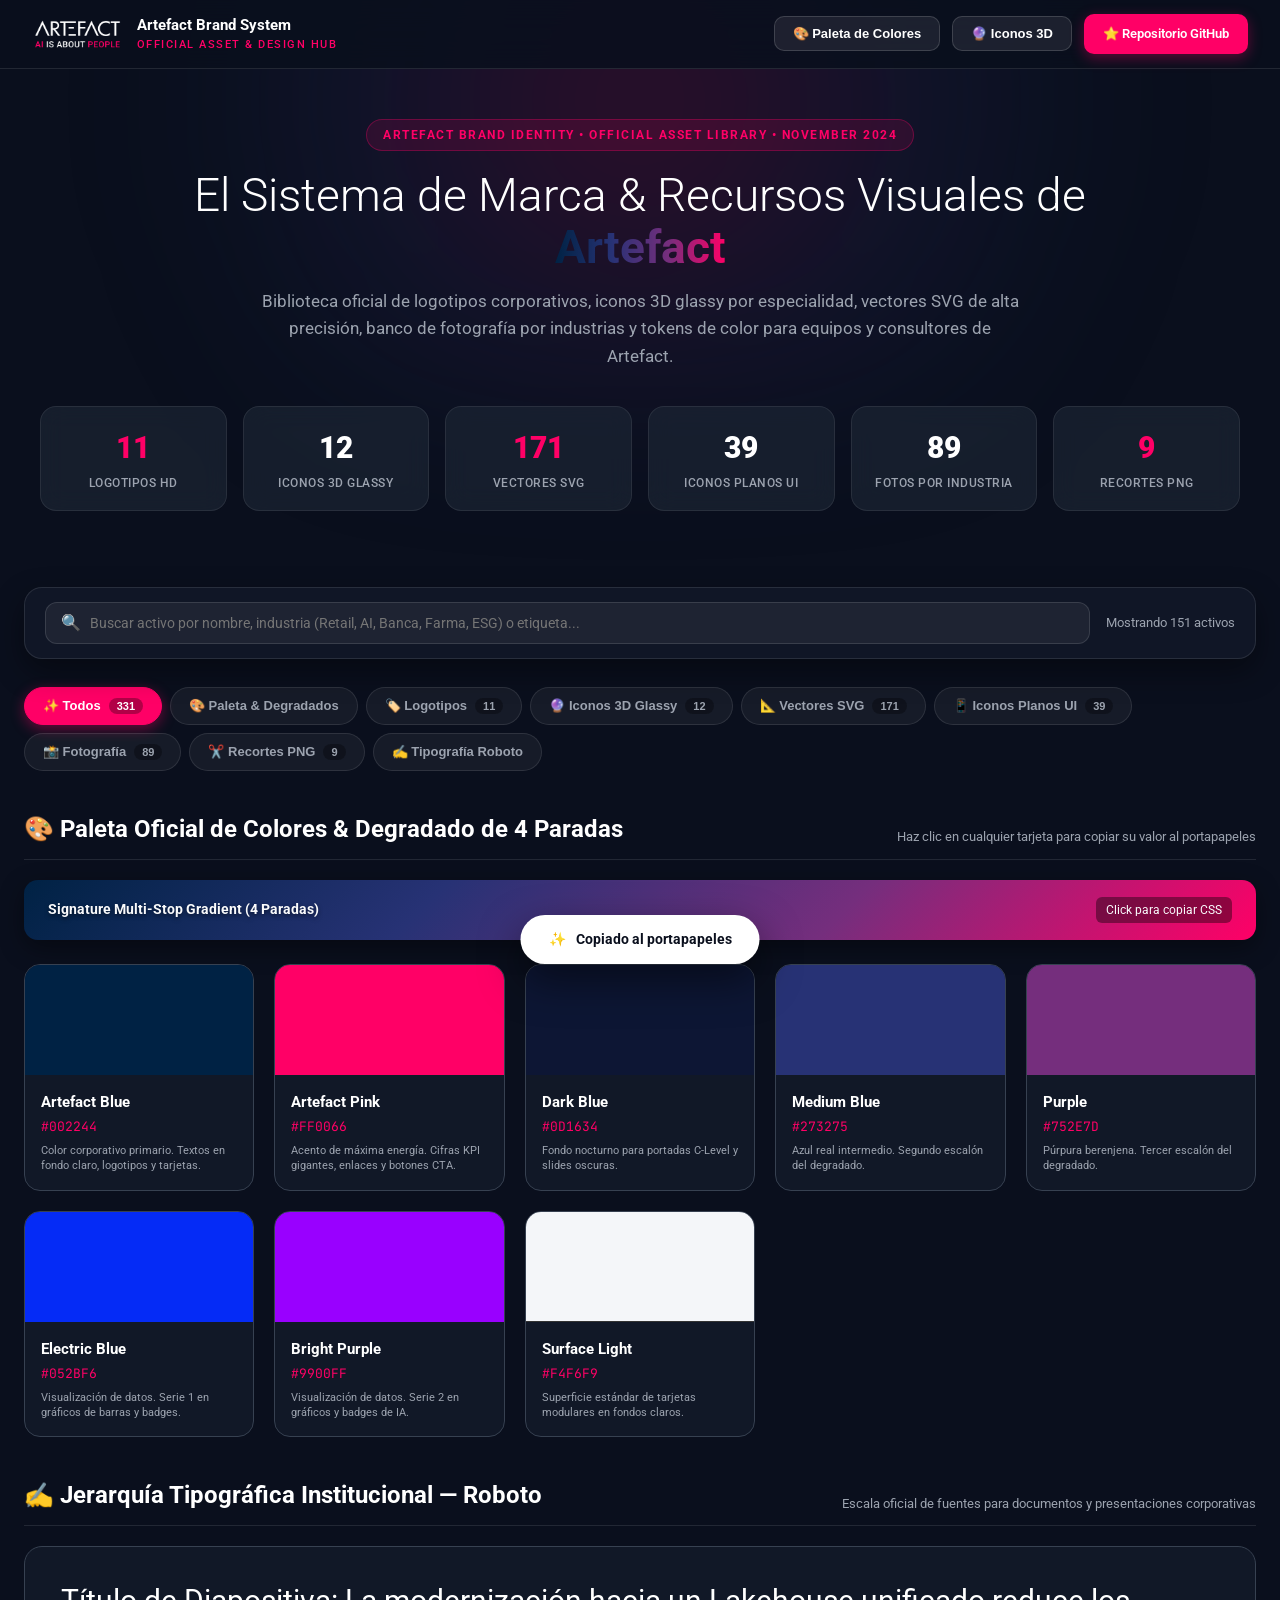
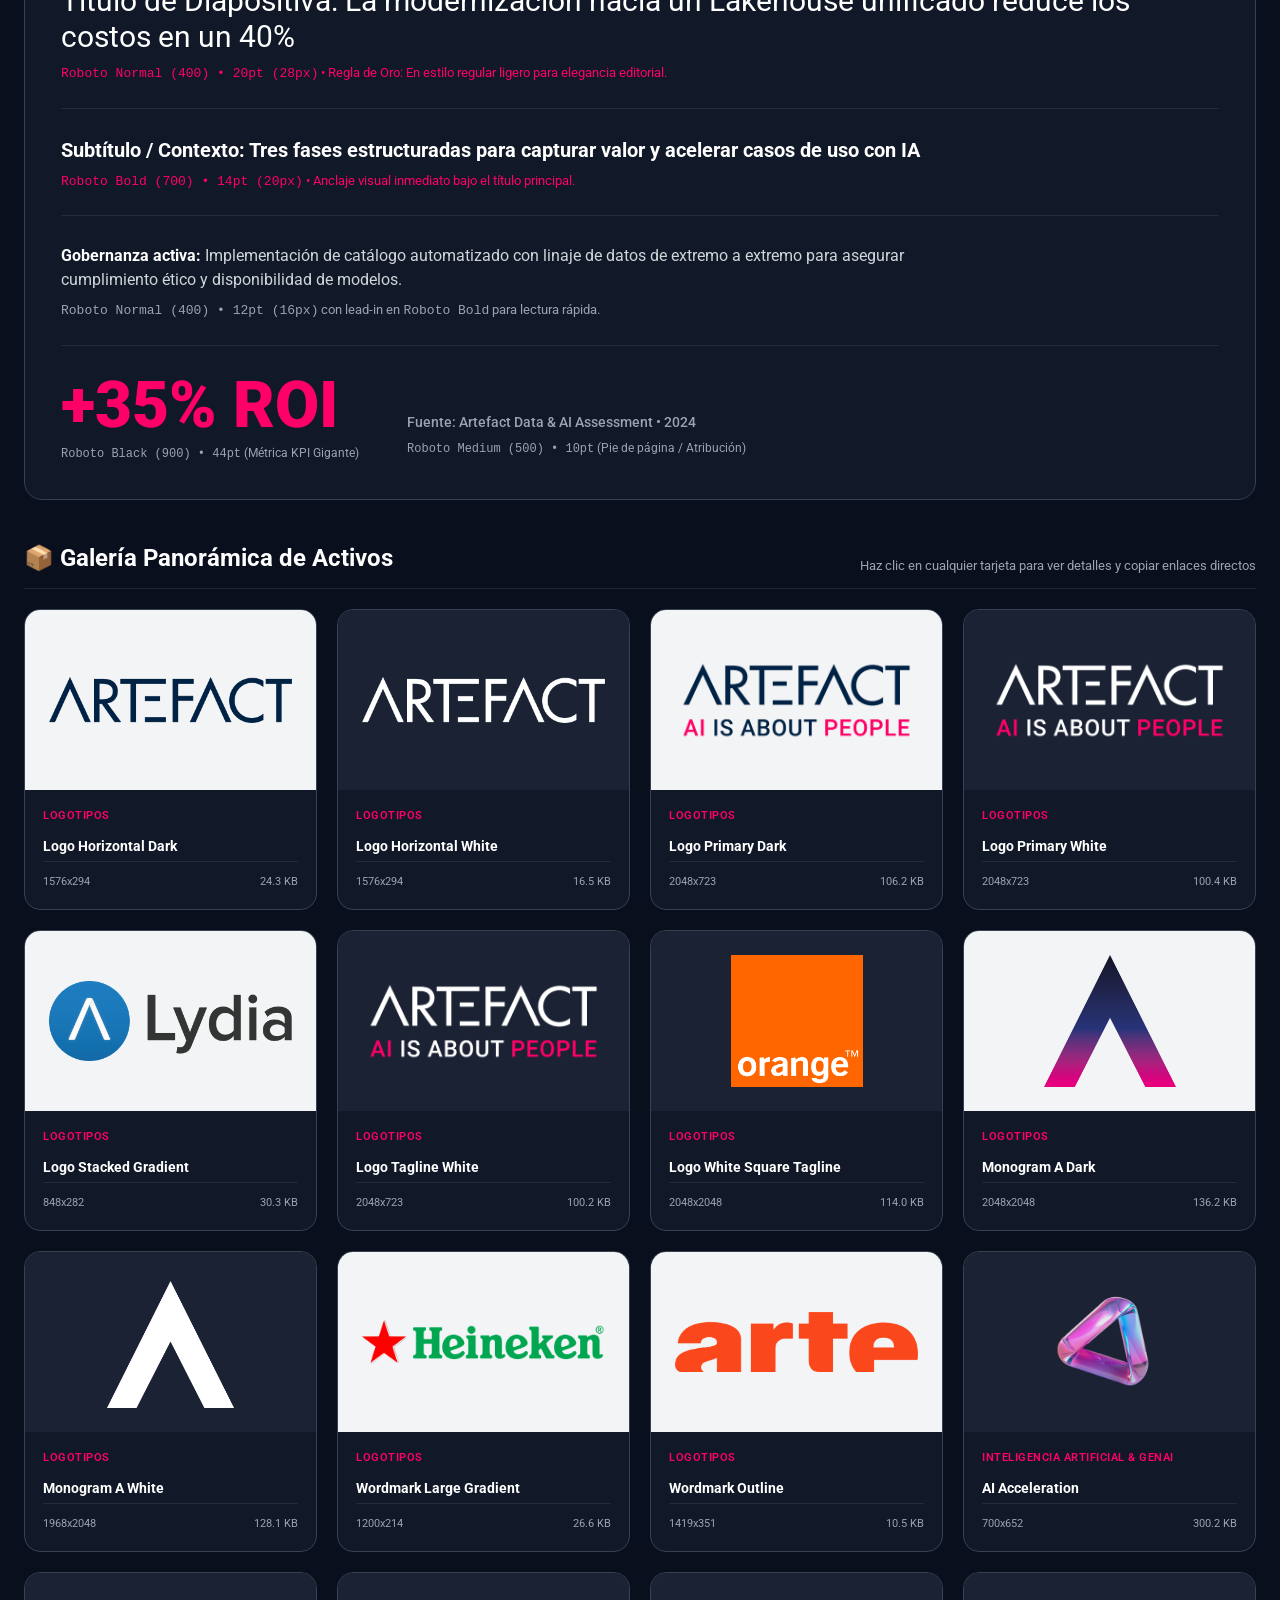
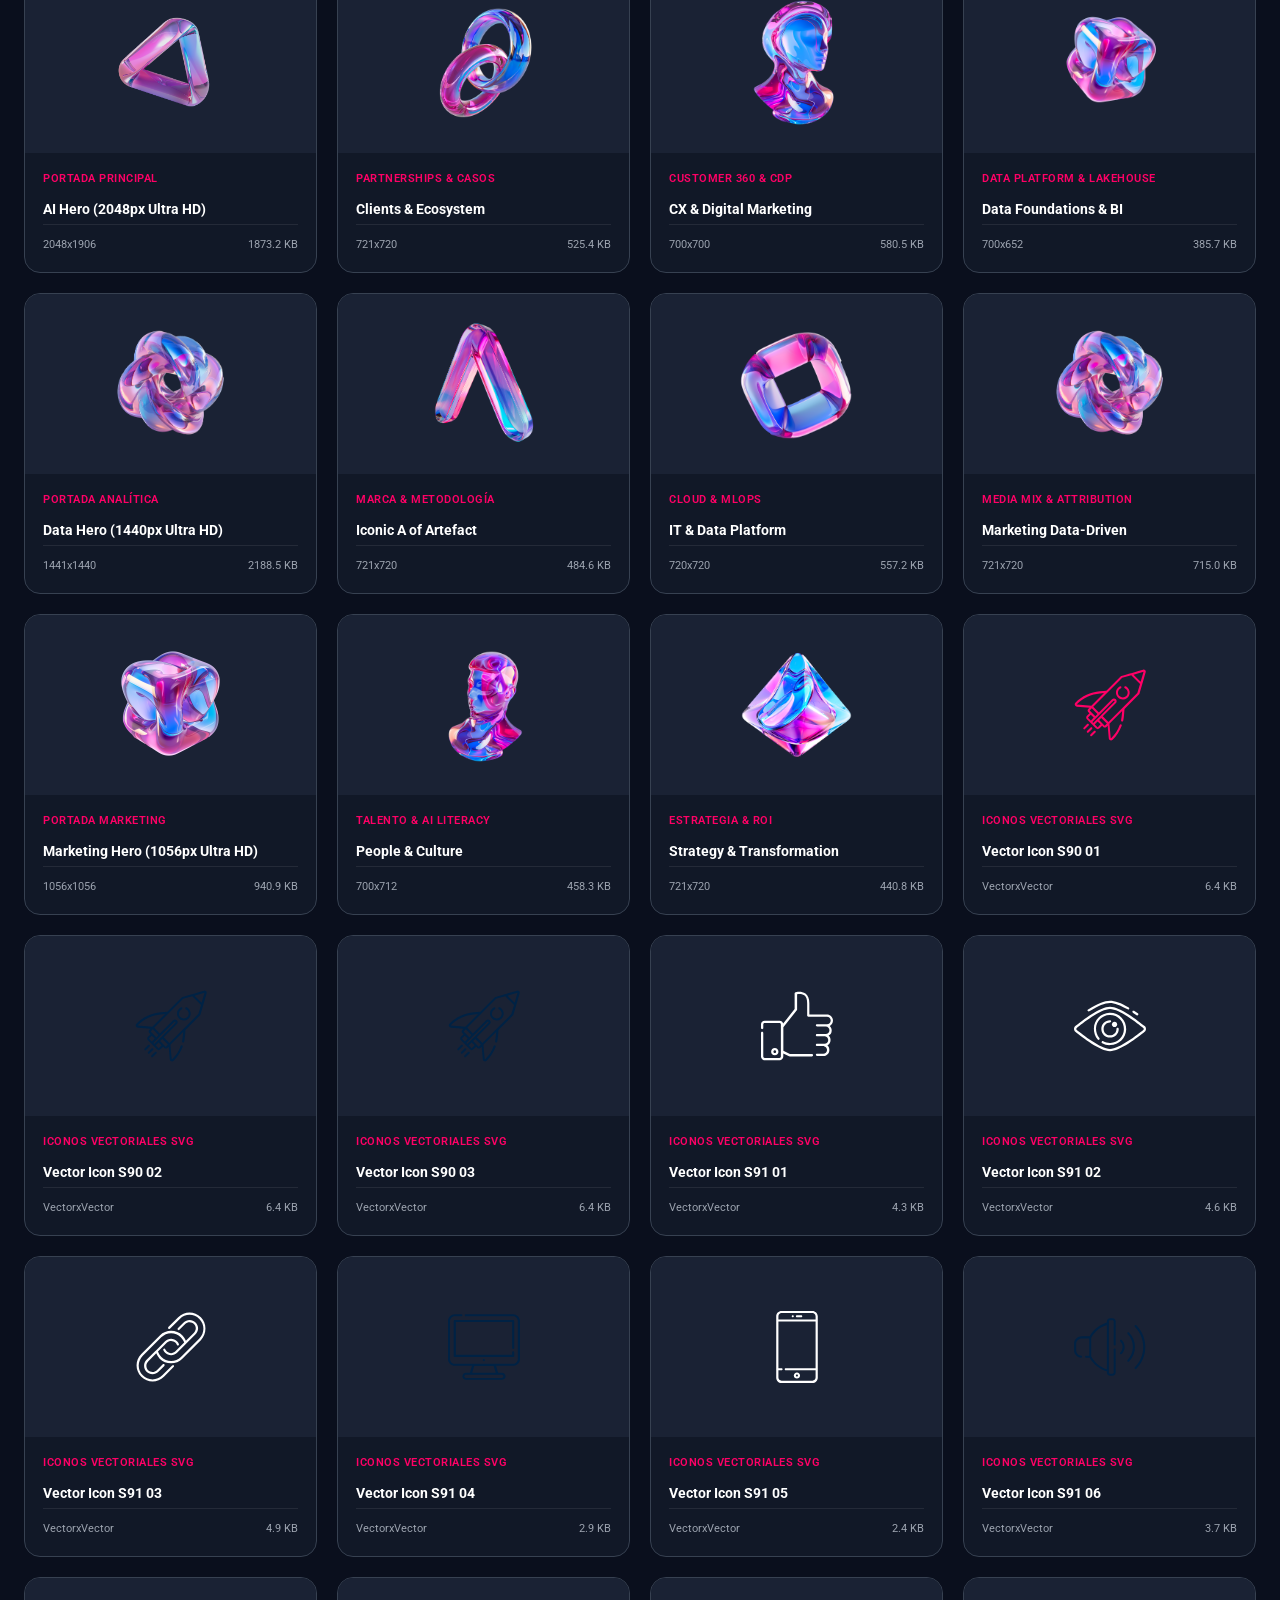
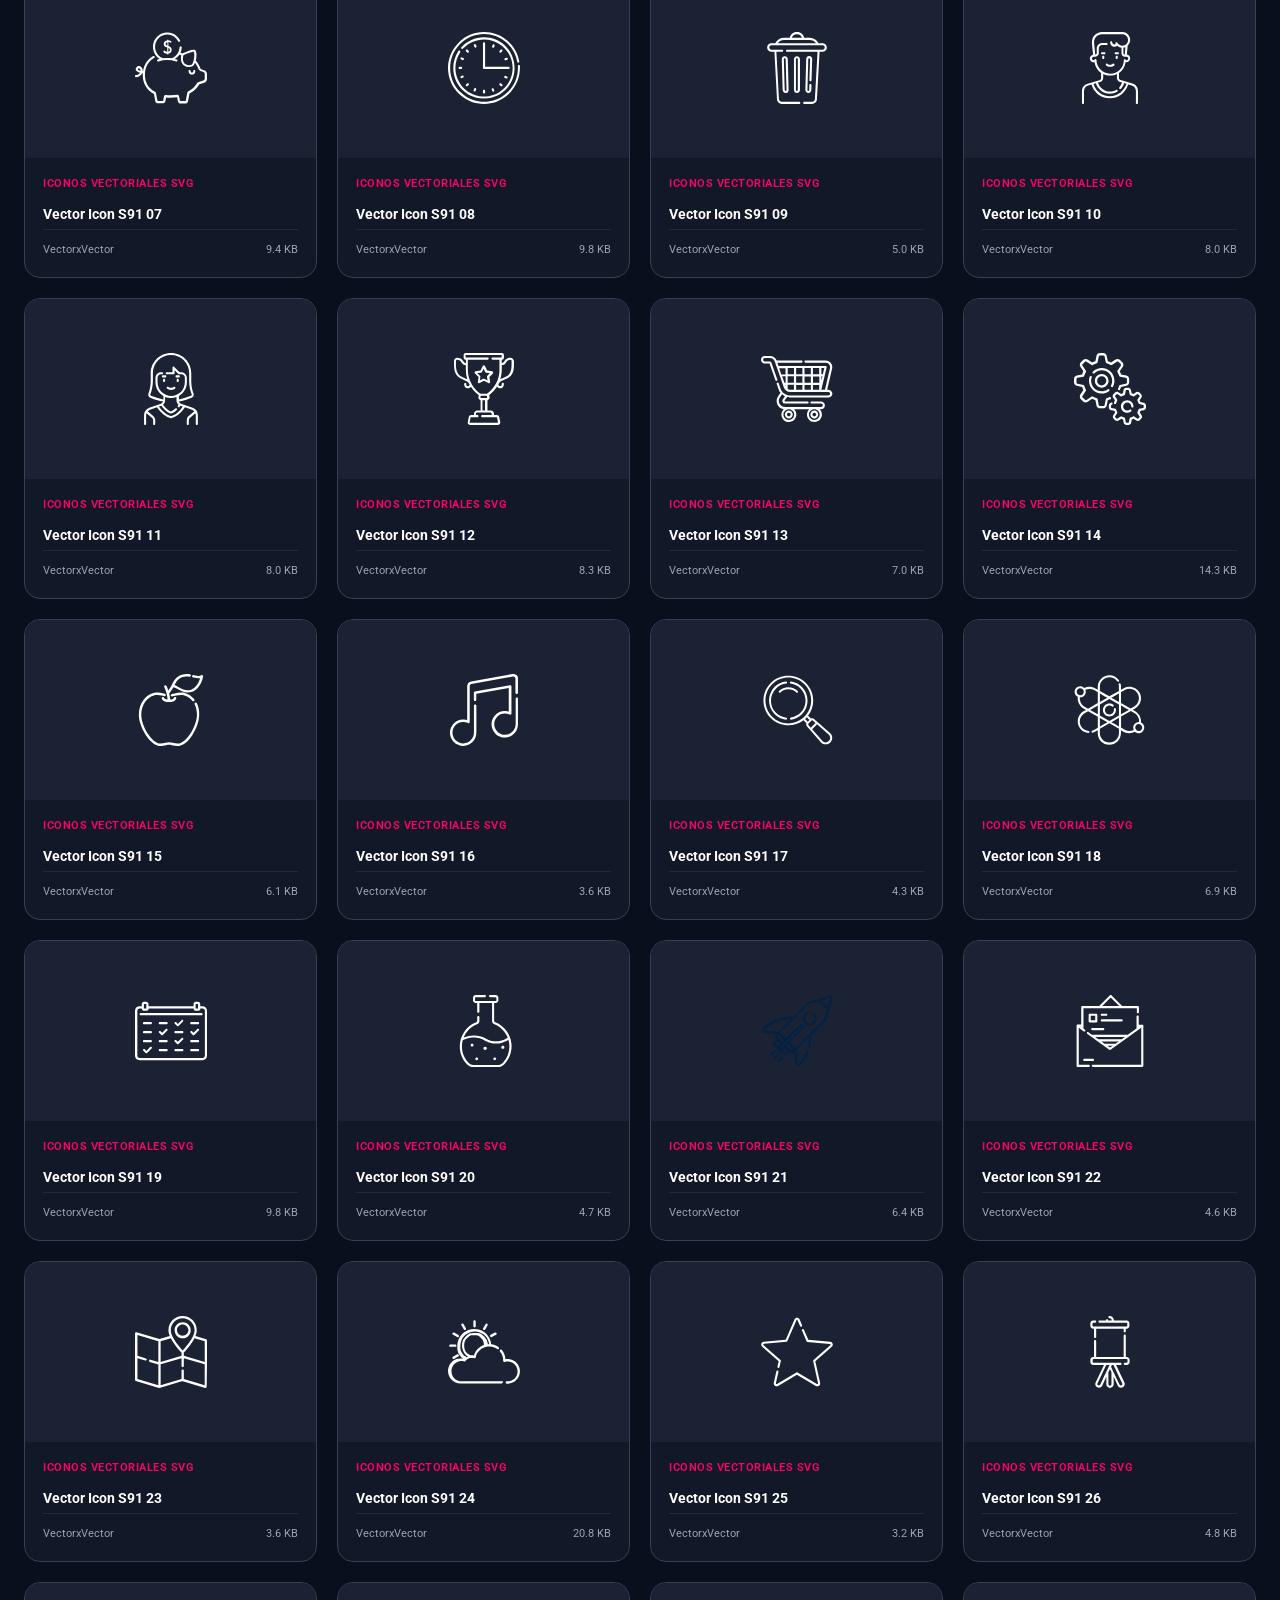
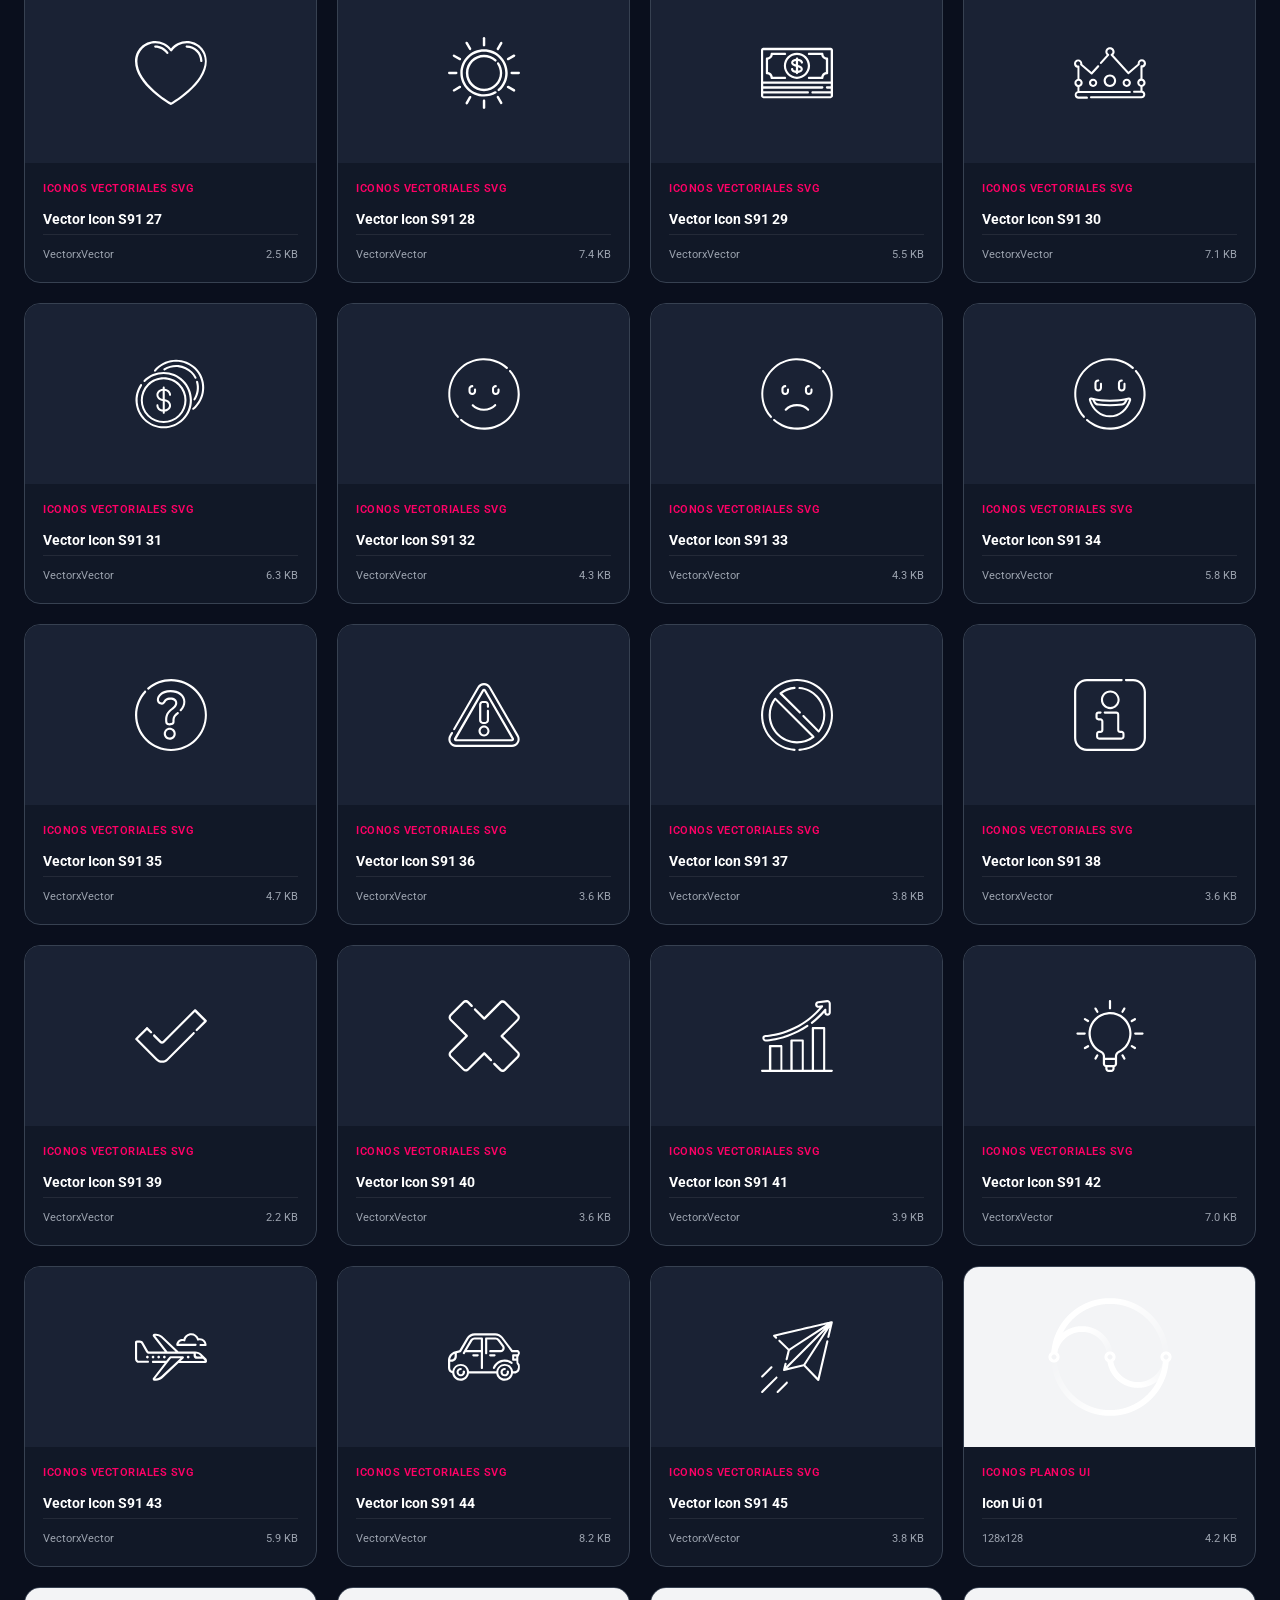
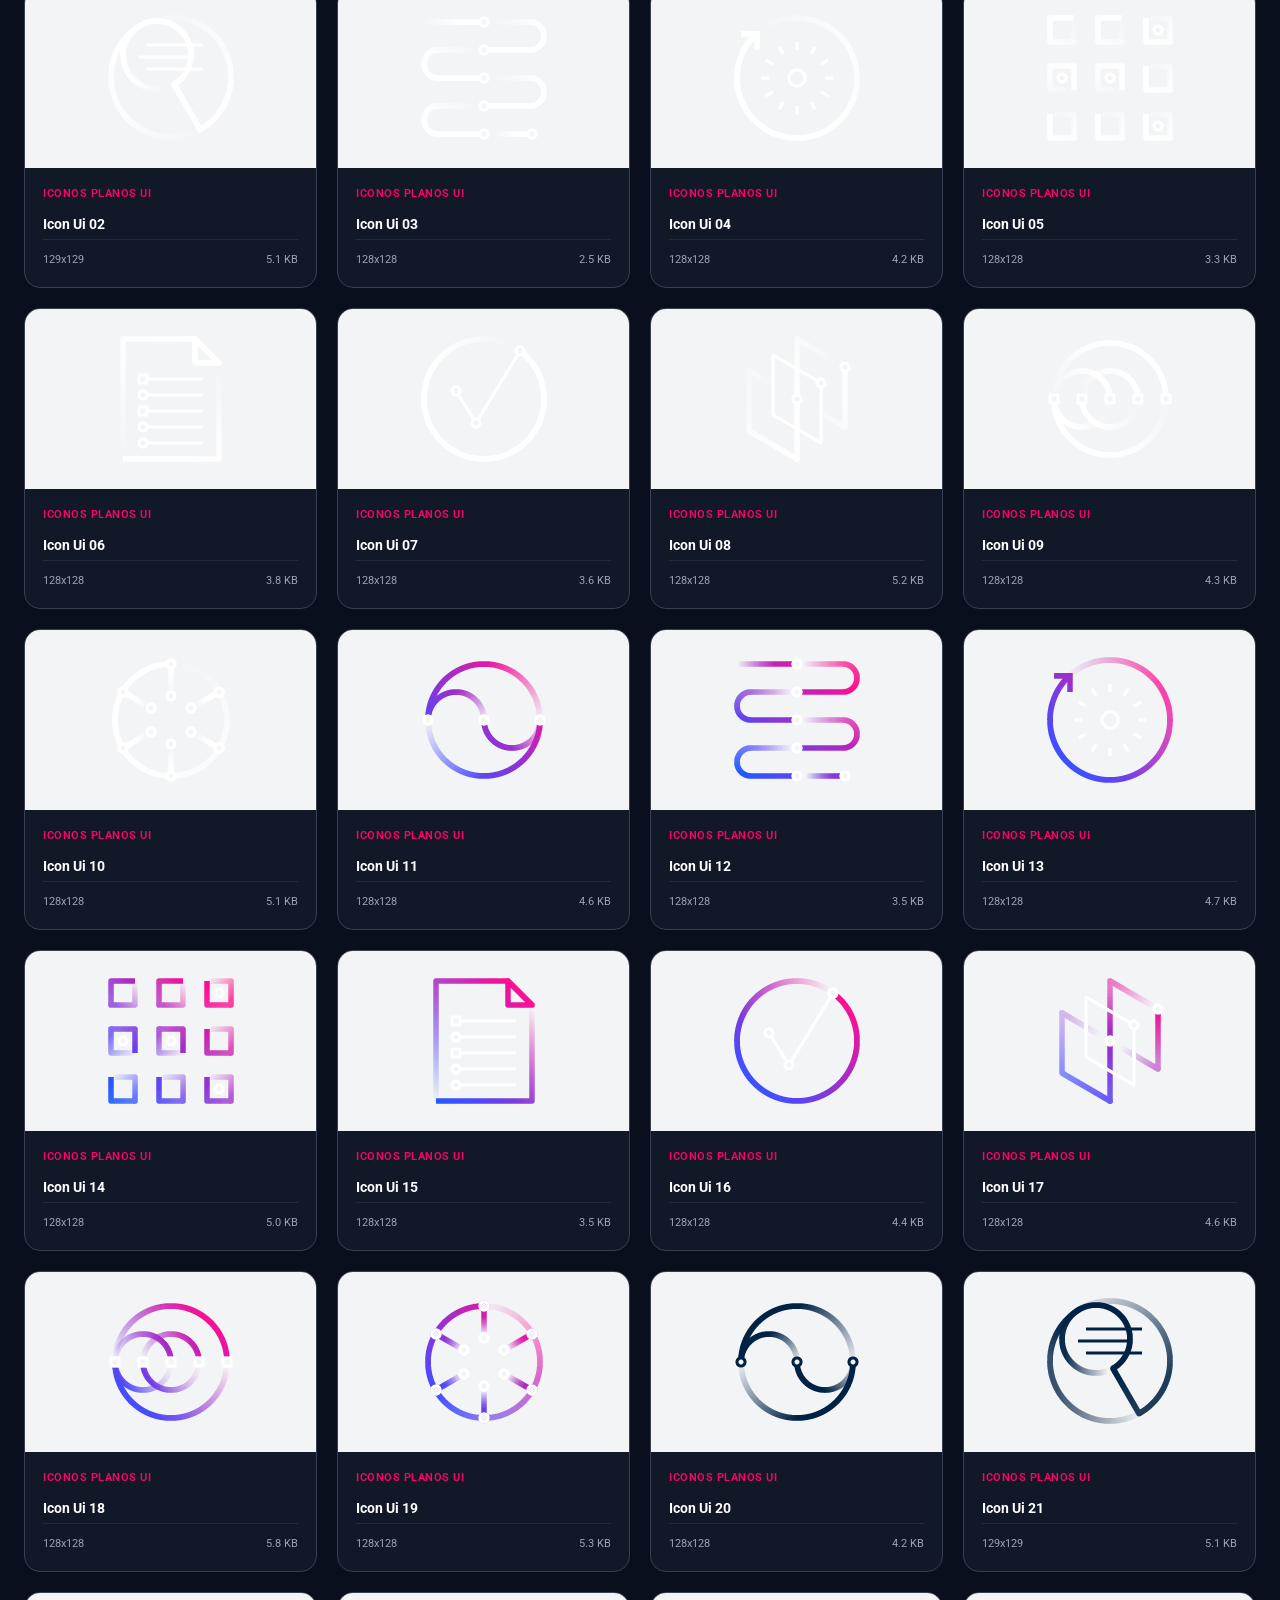
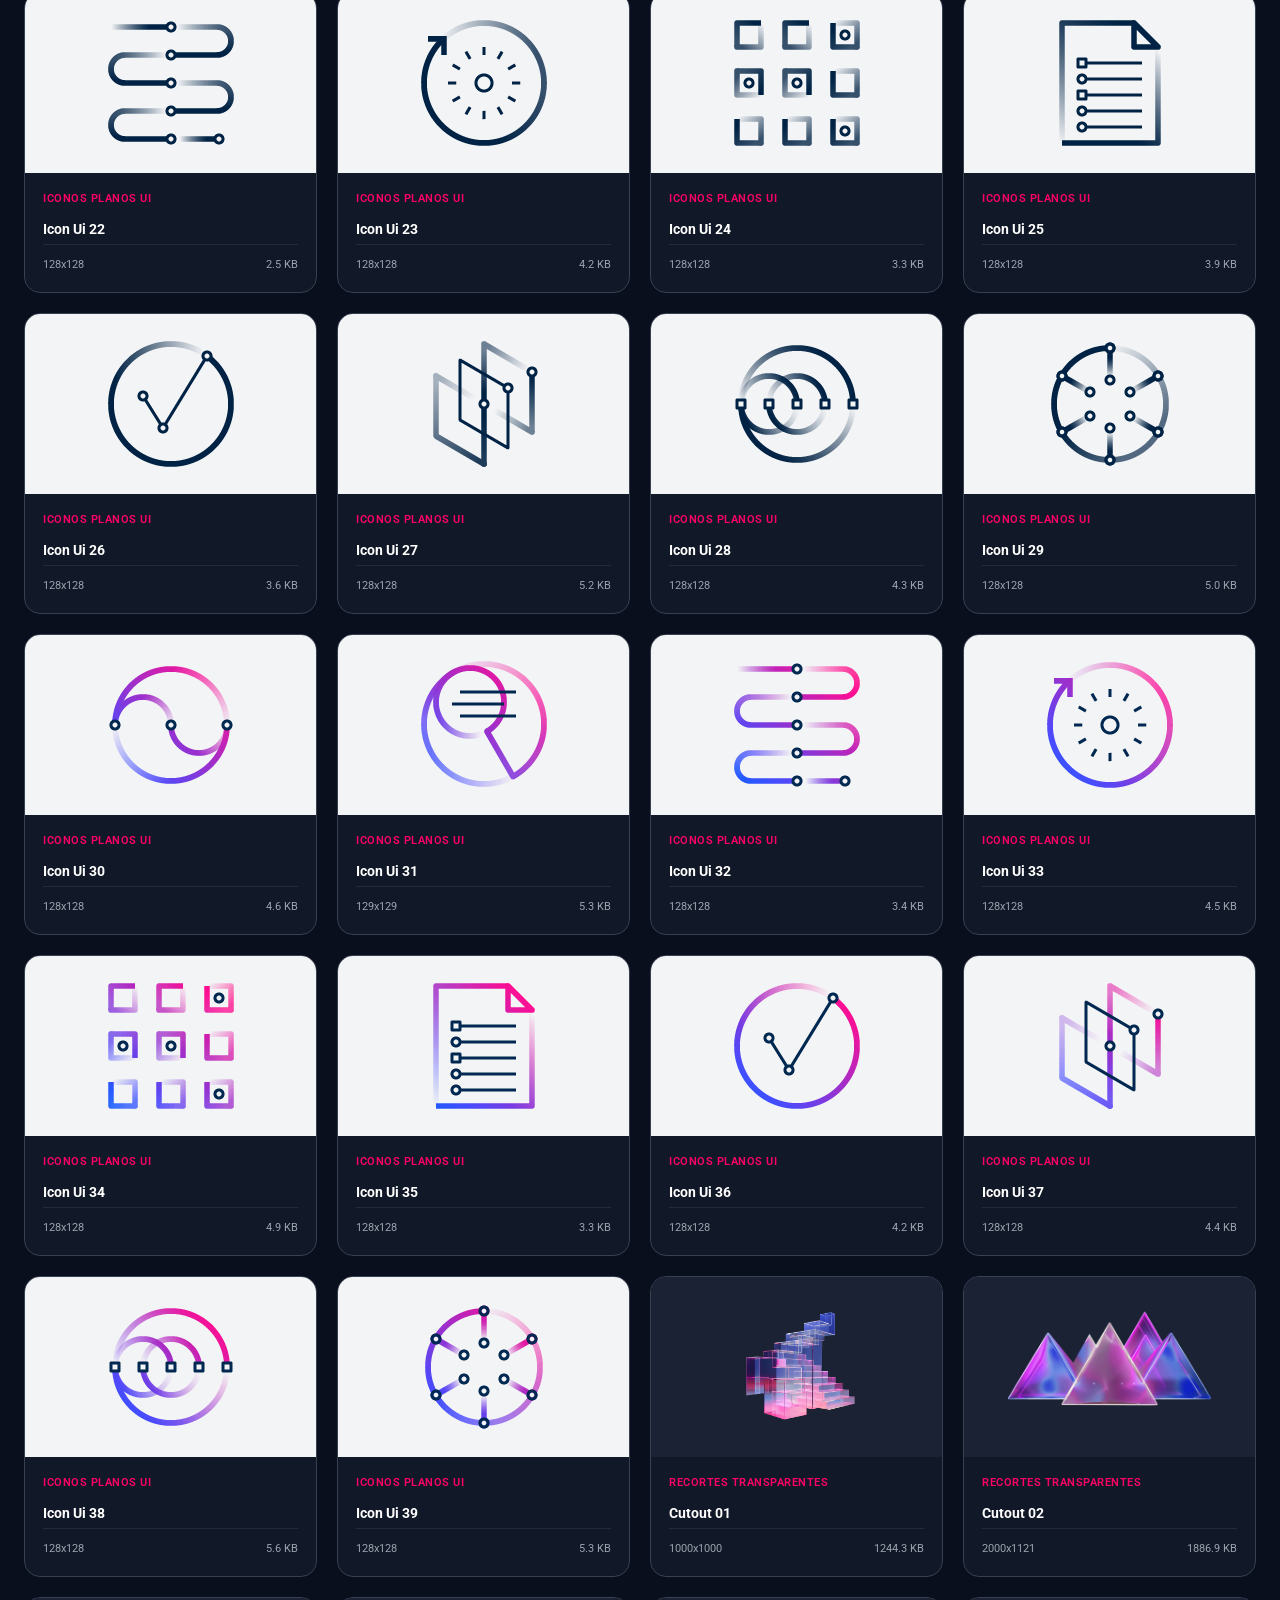
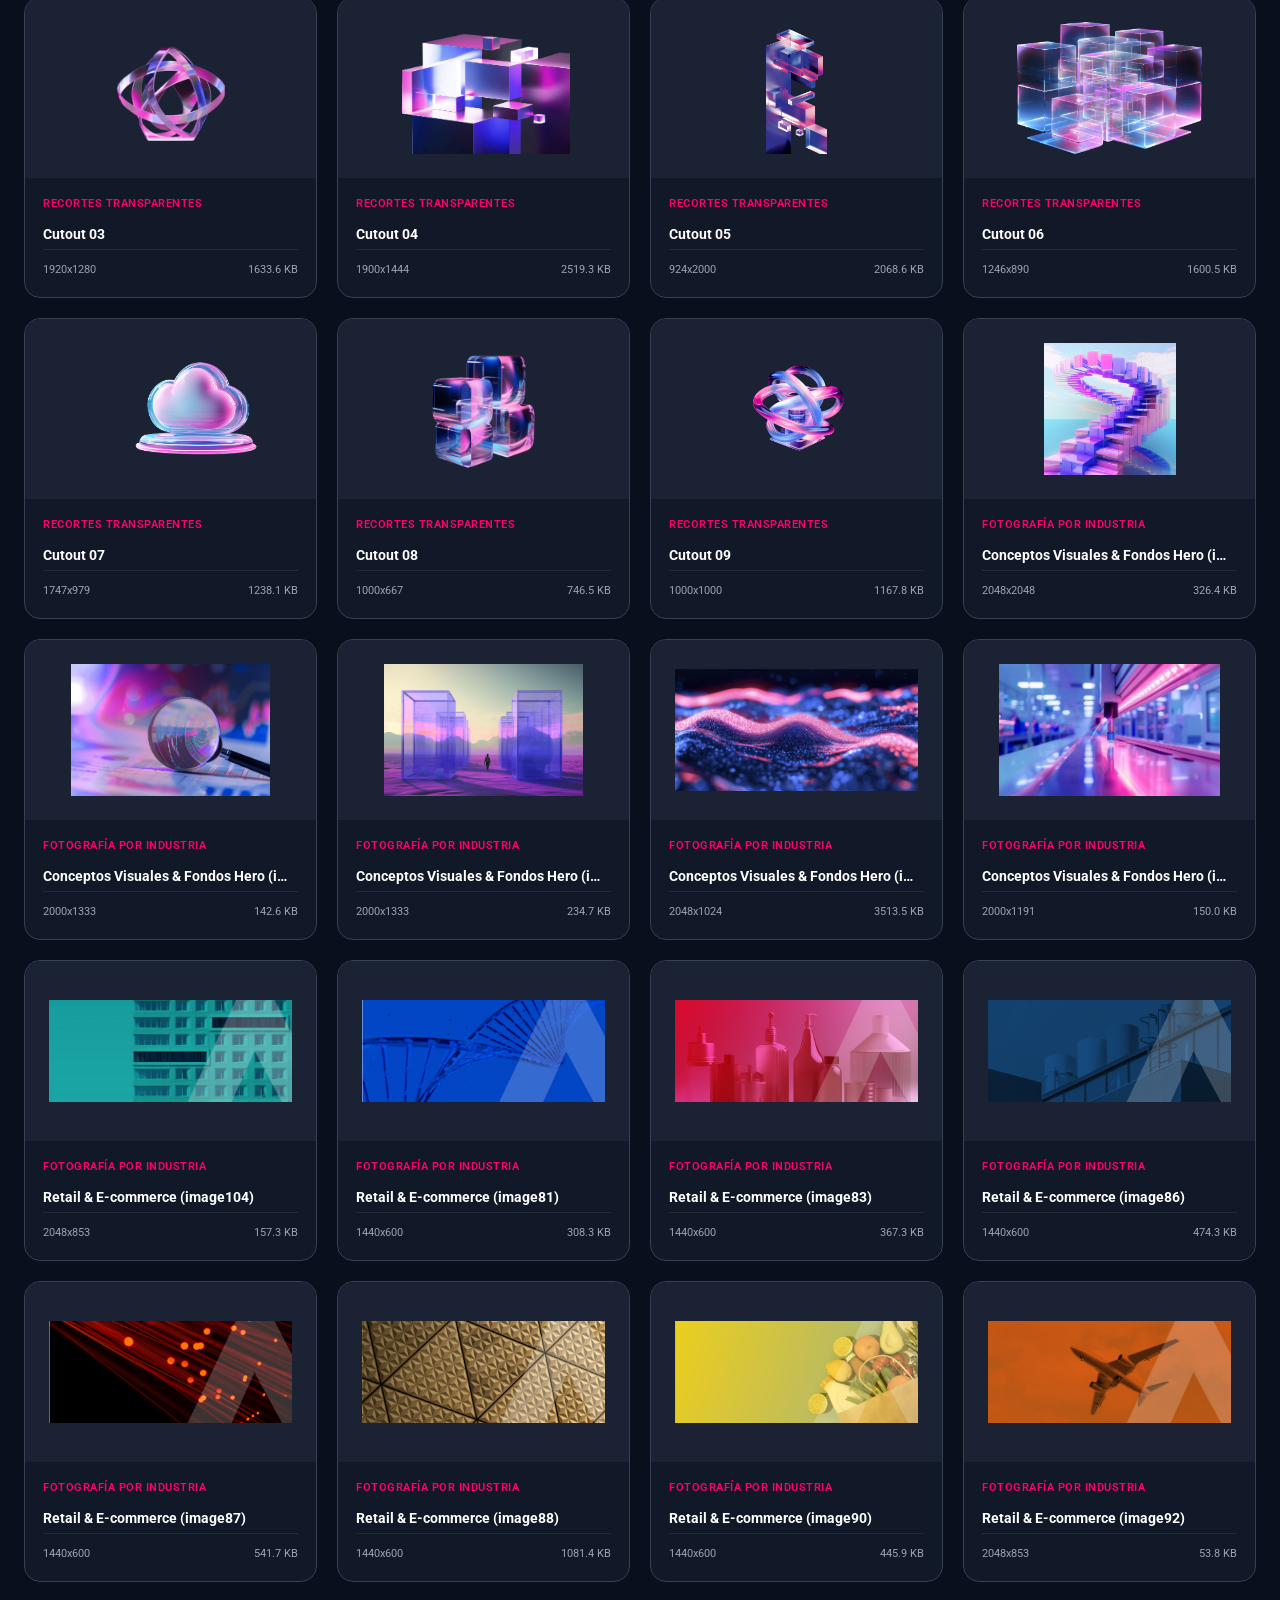
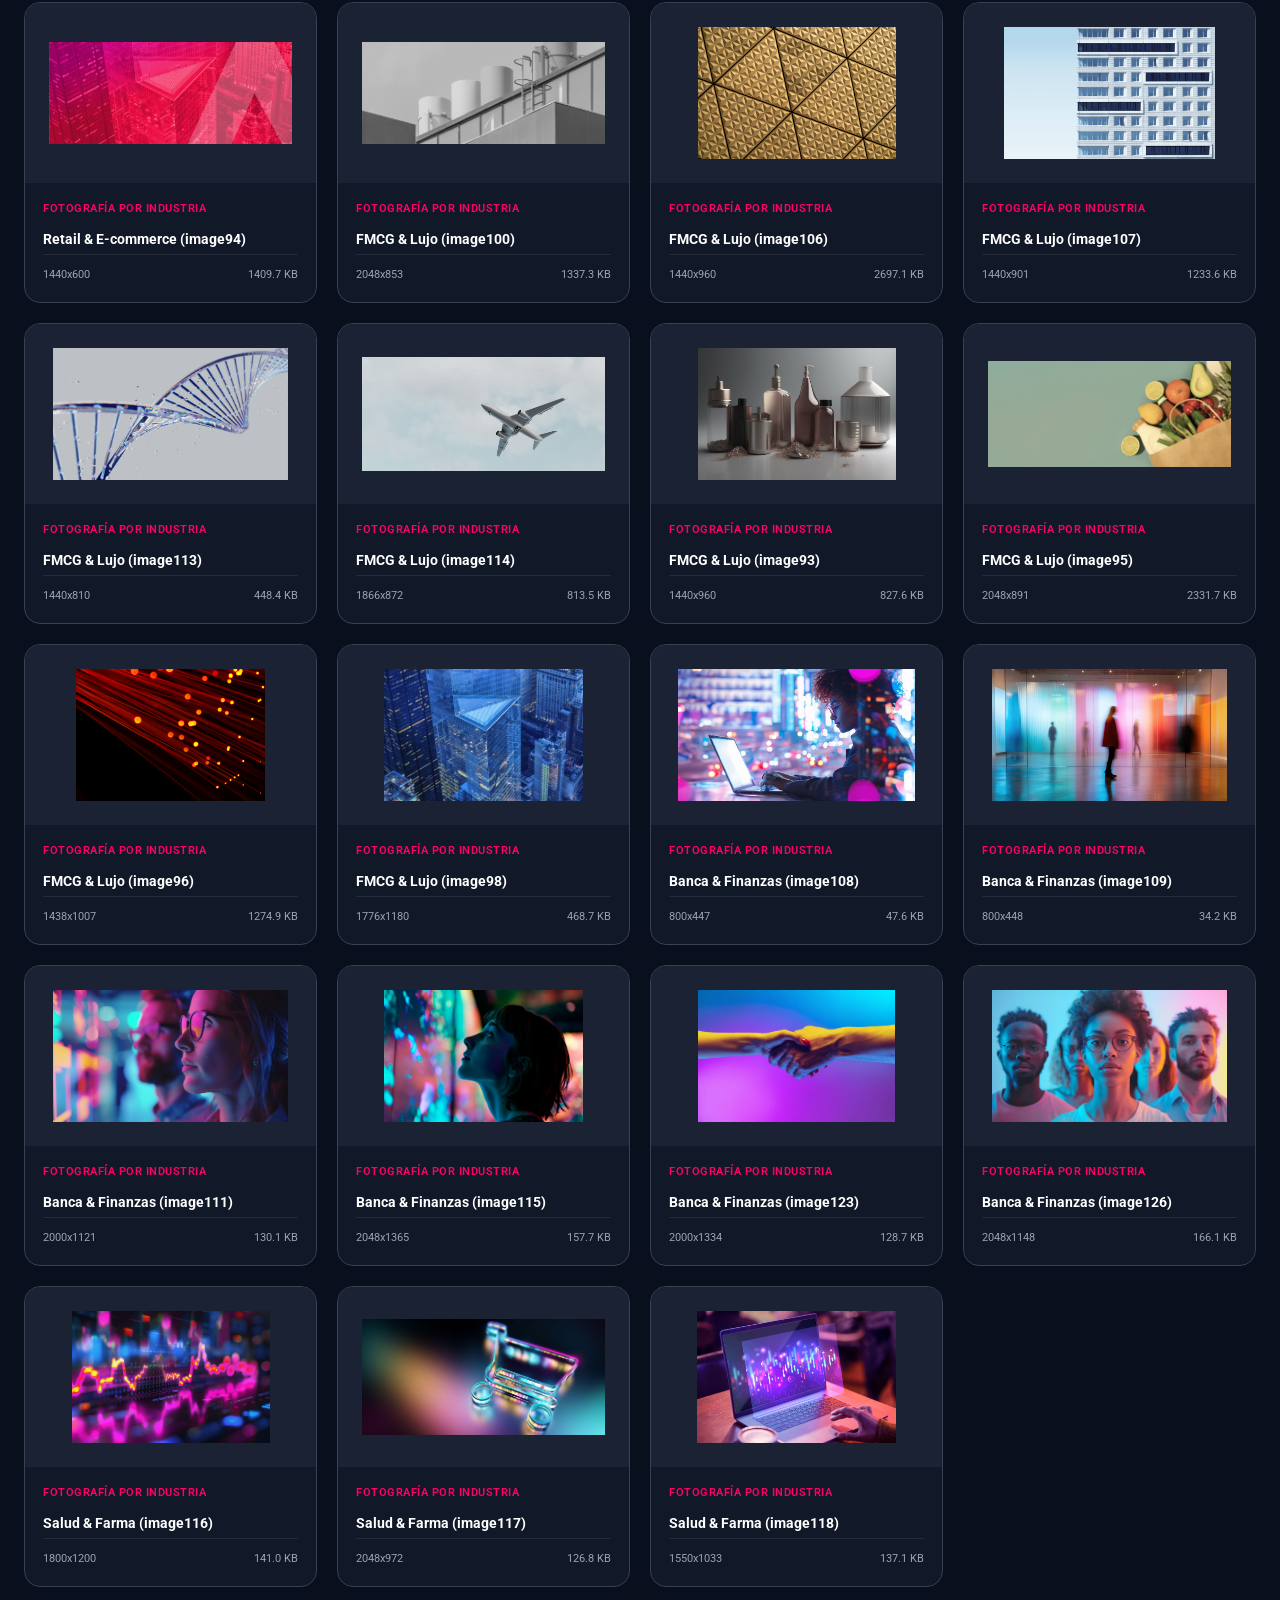
==== commit 6c822e18: "feat: streamline public Artefact Brand & Asset Hub for corporate sharing (remove internal app engine" ====
--- a/index.html
+++ b/index.html
@@ -3,7 +3,7 @@
 <head>
   <meta charset="UTF-8">
   <meta name="viewport" content="width=device-width, initial-scale=1.0">
-  <title>Artefact Brand System & Executive Asset Hub</title>
+  <title>Artefact Brand System & Official Asset Hub</title>
   <link rel="stylesheet" href="tokens/artefact_theme.css">
   <link rel="preconnect" href="https://fonts.googleapis.com">
   <link rel="preconnect" href="https://fonts.gstatic.com" crossorigin>
@@ -20,7 +20,9 @@
       --border-dark: #374151;
       --accent-pink: #FF0066;
       --artefact-blue: #002244;
-      --dark-navy: #0D1634;
+      --medium-blue: #273275;
+      --purple: #752E7D;
+      --electric-blue: #052BF6;
     }
 
     * { box-sizing: border-box; margin: 0; padding: 0; }
@@ -31,6 +33,7 @@
       line-height: 1.5;
       min-height: 100vh;
       overflow-x: hidden;
+      padding-bottom: 60px;
     }
 
     .ambient-glow {
@@ -40,7 +43,7 @@
       transform: translateX(-50%);
       width: 1000px;
       height: 600px;
-      background: radial-gradient(circle, rgba(255, 0, 102, 0.18) 0%, rgba(39, 50, 117, 0.15) 50%, transparent 80%);
+      background: radial-gradient(circle, rgba(255, 0, 102, 0.16) 0%, rgba(39, 50, 117, 0.15) 50%, transparent 80%);
       filter: blur(80px);
       z-index: 0;
       pointer-events: none;
@@ -131,7 +134,7 @@
     }
 
     .hero {
-      padding: 60px 0 40px 0;
+      padding: 50px 0 36px 0;
       text-align: center;
       display: flex;
       flex-direction: column;
@@ -150,14 +153,14 @@
       font-weight: 700;
       text-transform: uppercase;
       letter-spacing: 1.5px;
-      margin-bottom: 20px;
+      margin-bottom: 18px;
     }
     .hero-title {
-      font-size: 48px;
+      font-size: 46px;
       font-weight: 300;
       line-height: 1.15;
       max-width: 960px;
-      margin-bottom: 16px;
+      margin-bottom: 14px;
       color: white;
     }
     .hero-title strong {
@@ -167,9 +170,9 @@
       -webkit-text-fill-color: transparent;
     }
     .hero-subtitle {
-      font-size: 18px;
+      font-size: 17px;
       color: var(--text-muted);
-      max-width: 740px;
+      max-width: 760px;
       margin-bottom: 36px;
       line-height: 1.6;
     }
@@ -180,14 +183,14 @@
       gap: 16px;
       width: 100%;
       max-width: 1200px;
-      margin-bottom: 48px;
+      margin-bottom: 40px;
     }
     .stat-card {
       background: rgba(31, 41, 55, 0.6);
       border: 1px solid rgba(255, 255, 255, 0.08);
       backdrop-filter: blur(12px);
       border-radius: 16px;
-      padding: 20px;
+      padding: 18px;
       text-align: center;
       transition: all 0.25s;
       cursor: pointer;
@@ -198,7 +201,7 @@
       box-shadow: 0 10px 25px rgba(0, 0, 0, 0.3);
     }
     .stat-number {
-      font-size: 32px;
+      font-size: 30px;
       font-weight: 900;
       color: white;
       margin-bottom: 4px;
@@ -221,7 +224,7 @@
       border: 1px solid rgba(255, 255, 255, 0.1);
       border-radius: 18px;
       padding: 14px 20px;
-      margin-bottom: 32px;
+      margin-bottom: 28px;
       display: flex;
       flex-wrap: wrap;
       align-items: center;
@@ -638,32 +641,35 @@
 
   <div class="ambient-glow"></div>
 
+  <!-- Navbar -->
   <header class="navbar">
     <a href="#" class="nav-brand">
       <img src="assets/logos/artefact_logo_primary_white.png" alt="Artefact">
       <div class="nav-brand-text">
-        <span>Artefact Design System</span>
-        <span>Data & AI Executive Hub</span>
+        <span>Artefact Brand System</span>
+        <span>Official Asset & Design Hub</span>
       </div>
     </a>
     <div class="nav-actions">
-      <button class="btn-nav btn-nav-secondary" onclick="copyMasterPrompt()">📋 Copiar Prompt LLM</button>
-      <a href="docs/ELEMENTS_AND_CONTEXT_PLAYBOOK.md" class="btn-nav btn-nav-secondary" target="_blank">📖 Playbook</a>
-      <a href="artefact-llm-presentation-kit-v1.zip" class="btn-nav btn-nav-primary" download>📦 Descargar Kit ZIP</a>
+      <button class="btn-nav btn-nav-secondary" onclick="setCategory('colors')">🎨 Paleta de Colores</button>
+      <button class="btn-nav btn-nav-secondary" onclick="setCategory('glassy')">🔮 Iconos 3D</button>
+      <a href= + GITHUB_REPO_URL +  class="btn-nav btn-nav-primary" target="_blank">⭐ Repositorio GitHub</a>
     </div>
   </header>
 
   <div class="container">
 
+    <!-- Hero -->
     <section class="hero">
-      <div class="hero-badge">Official Release • November 2024 • Cloud CDN Active</div>
+      <div class="hero-badge">Artefact Brand Identity • Official Asset Library • November 2024</div>
       <h1 class="hero-title">
-        El Sistema de Identidad & Recursos de <strong>Artefact</strong>
+        El Sistema de Marca & Recursos Visuales de <strong>Artefact</strong>
       </h1>
       <p class="hero-subtitle">
-        Catálogo centralizado de logotipos de alta resolución, iconos 3D Glassy, vectores SVG puros, banco de fotografía por industrias y tokens de color listos para su uso directo en tus LLMs y compilador PowerPoint.
+        Biblioteca oficial de logotipos corporativos, iconos 3D glassy por especialidad, vectores SVG de alta precisión, banco de fotografía por industrias y tokens de color para equipos y consultores de Artefact.
       </p>
 
+      <!-- Stats Grid -->
       <div class="stats-grid">
         <div class="stat-card" onclick="setCategory('logos')">
           <div class="stat-number pink" id="statLogos">11</div>
@@ -692,16 +698,18 @@
       </div>
     </section>
 
+    <!-- Sticky Toolbar -->
     <div class="sticky-toolbar">
       <div class="search-wrapper">
         <span class="search-icon">🔍</span>
-        <input type="text" class="search-input" id="globalSearch" placeholder="Buscar activo por nombre, industria (Retail, AI, Banca, ESG) o etiqueta..." oninput="onSearchInput()">
+        <input type="text" class="search-input" id="globalSearch" placeholder="Buscar activo por nombre, industria (Retail, AI, Banca, Farma, ESG) o etiqueta..." oninput="onSearchInput()">
       </div>
       <div style="font-size: 13px; color: var(--text-muted);" id="counterText">
         Mostrando todos los activos
       </div>
     </div>
 
+    <!-- Category Tabs -->
     <div class="tabs-nav" id="categoryTabs">
       <button class="tab-pill active" onclick="setCategory('all')">✨ Todos <span class="tab-badge" id="badgeAll">0</span></button>
       <button class="tab-pill" onclick="setCategory('colors')">🎨 Paleta & Degradados</button>
@@ -712,9 +720,9 @@
       <button class="tab-pill" onclick="setCategory('photography')">📸 Fotografía <span class="tab-badge">89</span></button>
       <button class="tab-pill" onclick="setCategory('cutouts')">✂️ Recortes PNG <span class="tab-badge">9</span></button>
       <button class="tab-pill" onclick="setCategory('typography')">✍️ Tipografía Roboto</button>
-      <button class="tab-pill" onclick="setCategory('archetypes')">📑 Arquetipos de Slides</button>
     </div>
 
+    <!-- Photo Sub-filters -->
     <div class="subfilter-bar" id="photoSubfilters" style="display: none;">
       <button class="chip-btn active" onclick="setPhotoVertical('all')">Todas las Industrias (89)</button>
       <button class="chip-btn" onclick="setPhotoVertical('Retail')">🛒 Retail & E-commerce</button>
@@ -727,6 +735,7 @@
       <button class="chip-btn" onclick="setPhotoVertical('Sostenibilidad')">🌱 Sostenibilidad ESG</button>
     </div>
 
+    <!-- Color Palette Section -->
     <div id="colorsSection">
       <div class="section-title-box">
         <div class="section-title-text">🎨 Paleta Oficial de Colores & Degradado de 4 Paradas</div>
@@ -823,16 +832,17 @@
           <div class="color-meta">
             <div class="color-title">Surface Light</div>
             <div class="color-hex">#F4F6F9</div>
-            <div class="color-role">Superficie estándar de tarjetas modulares en diapositivas blancas.</div>
+            <div class="color-role">Superficie estándar de tarjetas modulares en fondos claros.</div>
           </div>
         </div>
       </div>
     </div>
 
+    <!-- Typography Section -->
     <div id="typographySection" style="display: none; margin-bottom: 40px;">
       <div class="section-title-box">
         <div class="section-title-text">✍️ Jerarquía Tipográfica Institucional — Roboto</div>
-        <div class="section-subtitle-text">Escala exacta para presentaciones en formato 16:9 (1920x1080)</div>
+        <div class="section-subtitle-text">Escala oficial de fuentes para documentos y presentaciones corporativas</div>
       </div>
 
       <div style="background: var(--bg-surface); border: 1px solid var(--border-dark); border-radius: 18px; padding: 36px;">
@@ -870,52 +880,17 @@
           </div>
           <div>
             <div style="font-size: 14px; font-weight: 500; color: var(--text-muted);">Fuente: Artefact Data & AI Assessment • 2024</div>
-            <div style="font-size: 12px; color: var(--text-muted); margin-top: 6px;"><code>Roboto Medium (500) • 10pt</code> (Pie de página / Fuente)</div>
+            <div style="font-size: 12px; color: var(--text-muted); margin-top: 6px;"><code>Roboto Medium (500) • 10pt</code> (Pie de página / Atribución)</div>
           </div>
         </div>
       </div>
     </div>
 
-    <div id="archetypesSection" style="display: none; margin-bottom: 40px;">
-      <div class="section-title-box">
-        <div class="section-title-text">📑 Arquetipos de Diapositivas de Consultoría Artefact</div>
-        <div class="section-subtitle-text">Patrones de diseño listos para implementar en Presentation HTML</div>
-      </div>
-
-      <div style="display: grid; grid-template-columns: repeat(auto-fit, minmax(320px, 1fr)); gap: 24px;">
-        <div class="stat-card" style="text-align: left; padding: 24px;">
-          <div style="font-size: 12px; font-weight: 700; color: var(--accent-pink); text-transform: uppercase;">Arquetipo 01</div>
-          <h3 style="font-size: 18px; margin: 8px 0; color: white;">Portada Hero con Degradado</h3>
-          <p style="font-size: 13px; color: var(--text-muted); line-height: 1.5; margin-bottom: 16px;">
-            Fondo en degradado insigne de 4 paradas, logotipo blanco, título en 54pt e icono 3D Glassy gigante (AI Hero).
-          </p>
-          <button class="btn-nav btn-nav-secondary" style="font-size: 12px; width: 100%; justify-content: center;" onclick="copyTemplateCode('cover')">Copiar Código HTML</button>
-        </div>
-
-        <div class="stat-card" style="text-align: left; padding: 24px;">
-          <div style="font-size: 12px; font-weight: 700; color: var(--accent-pink); text-transform: uppercase;">Arquetipo 02</div>
-          <h3 style="font-size: 18px; margin: 8px 0; color: white;">Pilares de Capacidades (3 Cols)</h3>
-          <p style="font-size: 13px; color: var(--text-muted); line-height: 1.5; margin-bottom: 16px;">
-            Fondo blanco, 3 tarjetas de superficie con iconos 3D Glassy superiores (AI, BI, Strategy) y bullets en negrita.
-          </p>
-          <button class="btn-nav btn-nav-secondary" style="font-size: 12px; width: 100%; justify-content: center;" onclick="copyTemplateCode('pillars')">Copiar Código HTML</button>
-        </div>
-
-        <div class="stat-card" style="text-align: left; padding: 24px;">
-          <div style="font-size: 12px; font-weight: 700; color: var(--accent-pink); text-transform: uppercase;">Arquetipo 03</div>
-          <h3 style="font-size: 18px; margin: 8px 0; color: white;">Caso de Éxito de Cliente</h3>
-          <p style="font-size: 13px; color: var(--text-muted); line-height: 1.5; margin-bottom: 16px;">
-            Layout dividido 50/50: Desafío y Solución a la izquierda, tarjeta azul marino con KPI gigante rosa a la derecha.
-          </p>
-          <button class="btn-nav btn-nav-secondary" style="font-size: 12px; width: 100%; justify-content: center;" onclick="copyTemplateCode('case')">Copiar Código HTML</button>
-        </div>
-      </div>
-    </div>
-
+    <!-- Asset Cards Grid -->
     <div id="assetsGridSection">
       <div class="section-title-box">
         <div class="section-title-text" id="gridTitle">📦 Galería de Activos</div>
-        <div class="section-subtitle-text">Haz clic en cualquier tarjeta para abrir el inspector de código</div>
+        <div class="section-subtitle-text">Haz clic en cualquier tarjeta para ver detalles y copiar enlaces directos</div>
       </div>
 
       <div class="asset-grid" id="assetGridContainer"></div>
@@ -923,6 +898,7 @@
 
   </div>
 
+  <!-- Modal Inspector -->
   <div class="modal-overlay" id="modalOverlay" onclick="closeModal(event)">
     <div class="modal-box" onclick="event.stopPropagation()">
       <div class="modal-head">
@@ -946,31 +922,32 @@
         </div>
 
         <div>
-          <div style="font-size: 12px; font-weight: 700; margin-bottom: 8px; color: var(--accent-pink); text-transform: uppercase;">Código HTML (dom-to-pptx compatible):</div>
+          <div style="font-size: 12px; font-weight: 700; margin-bottom: 8px; color: var(--accent-pink); text-transform: uppercase;">URL Pública Directa en la Nube (GitHub Pages):</div>
+          <div class="code-block">
+            <button class="btn-copy-code" onclick="copySnippet('url')">Copiar URL</button>
+            <code id="mSnippetUrl"></code>
+          </div>
+        </div>
+
+        <div>
+          <div style="font-size: 12px; font-weight: 700; margin-bottom: 8px; color: var(--accent-pink); text-transform: uppercase;">Código HTML Estándar:</div>
           <div class="code-block">
             <button class="btn-copy-code" onclick="copySnippet('html')">Copiar HTML</button>
             <code id="mSnippetHtml"></code>
           </div>
         </div>
 
-        <div>
-          <div style="font-size: 12px; font-weight: 700; margin-bottom: 8px; color: var(--accent-pink); text-transform: uppercase;">URL Pública Directa (GitHub Pages):</div>
-          <div class="code-block">
-            <button class="btn-copy-code" onclick="copySnippet('url')">Copiar URL</button>
-            <code id="mSnippetUrl"></code>
-          </div>
-        </div>
-
       </div>
     </div>
   </div>
 
+  <!-- Toast Alert -->
   <div class="toast-popup" id="toastAlert">
     <span>✨</span> <span id="toastText">Copiado al portapapeles</span>
   </div>
 
   <script>
-    const db = {"logos": [{"name": "artefact_logo_horizontal_dark.png", "title": "Logo Horizontal Dark", "category": "Logotipos", "rel_path": "assets/logos/artefact_logo_horizontal_dark.png", "cdn_url": "https://israeltorres-artefact.github.io/MKTKITARTEFACT/assets/logos/artefact_logo_horizontal_dark.png", "width": 1576, "height": 294, "size_kb": "24.3 KB", "is_dark_bg": false, "desc": "Wordmark horizontal ideal para barras de navegaci\u00f3n superiores y cabeceras.", "tags": ["logo", "branding", "wordmark", "monogram", "artefact", "identidad"]}, {"name": "artefact_logo_horizontal_white.png", "title": "Logo Horizontal White", "category": "Logotipos", "rel_path": "assets/logos/artefact_logo_horizontal_white.png", "cdn_url": "https://israeltorres-artefact.github.io/MKTKITARTEFACT/assets/logos/artefact_logo_horizontal_white.png", "width": 1576, "height": 294, "size_kb": "16.5 KB", "is_dark_bg": true, "desc": "Wordmark horizontal ideal para barras de navegaci\u00f3n superiores y cabeceras.", "tags": ["logo", "branding", "wordmark", "monogram", "artefact", "identidad"]}, {"name": "artefact_logo_primary_dark.png", "title": "Logo Primary Dark", "category": "Logotipos", "rel_path": "assets/logos/artefact_logo_primary_dark.png", "cdn_url": "https://israeltorres-artefact.github.io/MKTKITARTEFACT/assets/logos/artefact_logo_primary_dark.png", "width": 2048, "height": 723, "size_kb": "106.2 KB", "is_dark_bg": false, "desc": "Logotipo oficial en versi\u00f3n oscura para diapositivas con fondo blanco o claro.", "tags": ["logo", "branding", "wordmark", "monogram", "artefact", "identidad"]}, {"name": "artefact_logo_primary_white.png", "title": "Logo Primary White", "category": "Logotipos", "rel_path": "assets/logos/artefact_logo_primary_white.png", "cdn_url": "https://israeltorres-artefact.github.io/MKTKITARTEFACT/assets/logos/artefact_logo_primary_white.png", "width": 2048, "height": 723, "size_kb": "100.4 KB", "is_dark_bg": true, "desc": "Logotipo oficial en versi\u00f3n blanca para diapositivas oscuras o degradados.", "tags": ["logo", "branding", "wordmark", "monogram", "artefact", "identidad"]}, {"name": "artefact_logo_stacked_gradient.png", "title": "Logo Stacked Gradient", "category": "Logotipos", "rel_path": "assets/logos/artefact_logo_stacked_gradient.png", "cdn_url": "https://israeltorres-artefact.github.io/MKTKITARTEFACT/assets/logos/artefact_logo_stacked_gradient.png", "width": 848, "height": 282, "size_kb": "30.3 KB", "is_dark_bg": false, "desc": "Logotipo apilado con s\u00edmbolo en degradado institucional.", "tags": ["logo", "branding", "wordmark", "monogram", "artefact", "identidad"]}, {"name": "artefact_logo_tagline_white.png", "title": "Logo Tagline White", "category": "Logotipos", "rel_path": "assets/logos/artefact_logo_tagline_white.png", "cdn_url": "https://israeltorres-artefact.github.io/MKTKITARTEFACT/assets/logos/artefact_logo_tagline_white.png", "width": 2048, "height": 723, "size_kb": "100.2 KB", "is_dark_bg": true, "desc": "Logotipo con tagline institucional 'Data & AI Consulting'.", "tags": ["logo", "branding", "wordmark", "monogram", "artefact", "identidad"]}, {"name": "artefact_logo_white_square_tagline.png", "title": "Logo White Square Tagline", "category": "Logotipos", "rel_path": "assets/logos/artefact_logo_white_square_tagline.png", "cdn_url": "https://israeltorres-artefact.github.io/MKTKITARTEFACT/assets/logos/artefact_logo_white_square_tagline.png", "width": 2048, "height": 2048, "size_kb": "114.0 KB", "is_dark_bg": true, "desc": "Logotipo con tagline institucional 'Data & AI Consulting'.", "tags": ["logo", "branding", "wordmark", "monogram", "artefact", "identidad"]}, {"name": "artefact_monogram_a_dark.png", "title": "Monogram A Dark", "category": "Logotipos", "rel_path": "assets/logos/artefact_monogram_a_dark.png", "cdn_url": "https://israeltorres-artefact.github.io/MKTKITARTEFACT/assets/logos/artefact_monogram_a_dark.png", "width": 2048, "height": 2048, "size_kb": "136.2 KB", "is_dark_bg": false, "desc": "Isotipo 'A' emblem\u00e1tico en m\u00e1xima resoluci\u00f3n ultra-n\u00edtida (2048x2048).", "tags": ["logo", "branding", "wordmark", "monogram", "artefact", "identidad"]}, {"name": "artefact_monogram_a_white.png", "title": "Monogram A White", "category": "Logotipos", "rel_path": "assets/logos/artefact_monogram_a_white.png", "cdn_url": "https://israeltorres-artefact.github.io/MKTKITARTEFACT/assets/logos/artefact_monogram_a_white.png", "width": 1968, "height": 2048, "size_kb": "128.1 KB", "is_dark_bg": true, "desc": "Isotipo 'A' emblem\u00e1tico en m\u00e1xima resoluci\u00f3n ultra-n\u00edtida (2048x2048).", "tags": ["logo", "branding", "wordmark", "monogram", "artefact", "identidad"]}, {"name": "artefact_wordmark_large_gradient.png", "title": "Wordmark Large Gradient", "category": "Logotipos", "rel_path": "assets/logos/artefact_wordmark_large_gradient.png", "cdn_url": "https://israeltorres-artefact.github.io/MKTKITARTEFACT/assets/logos/artefact_wordmark_large_gradient.png", "width": 1200, "height": 214, "size_kb": "26.6 KB", "is_dark_bg": false, "desc": "Logotipo apilado con s\u00edmbolo en degradado institucional.", "tags": ["logo", "branding", "wordmark", "monogram", "artefact", "identidad"]}, {"name": "artefact_wordmark_outline.png", "title": "Wordmark Outline", "category": "Logotipos", "rel_path": "assets/logos/artefact_wordmark_outline.png", "cdn_url": "https://israeltorres-artefact.github.io/MKTKITARTEFACT/assets/logos/artefact_wordmark_outline.png", "width": 1419, "height": 351, "size_kb": "10.5 KB", "is_dark_bg": false, "desc": "Logotipo oficial en versi\u00f3n oscura para diapositivas con fondo blanco o claro.", "tags": ["logo", "branding", "wordmark", "monogram", "artefact", "identidad"]}], "glassy": [{"name": "icon_glassy_ai_acceleration.png", "title": "AI Acceleration", "practice": "Inteligencia Artificial & GenAI", "category": "Iconos 3D Glassy", "rel_path": "assets/icons/glassy_3d/icon_glassy_ai_acceleration.png", "cdn_url": "https://israeltorres-artefact.github.io/MKTKITARTEFACT/assets/icons/glassy_3d/icon_glassy_ai_acceleration.png", "width": 700, "height": 652, "size_kb": "300.2 KB", "is_dark_bg": false, "desc": "Agentes Cognitivos, LLMs empresariales, RAG, Machine Learning predictivo y automatizaci\u00f3n inteligente.", "badge_color": "#FF0066", "tags": ["3d", "glassy", "icon", "ai acceleration", "inteligencia artificial & genai", "artefact"]}, {"name": "icon_glassy_ai_hero_large.png", "title": "AI Hero (2048px Ultra HD)", "practice": "Portada Principal", "category": "Iconos 3D Glassy", "rel_path": "assets/icons/glassy_3d/icon_glassy_ai_hero_large.png", "cdn_url": "https://israeltorres-artefact.github.io/MKTKITARTEFACT/assets/icons/glassy_3d/icon_glassy_ai_hero_large.png", "width": 2048, "height": 1906, "size_kb": "1873.2 KB", "is_dark_bg": false, "desc": "Gr\u00e1fico tridimensional gigante en m\u00e1xima definici\u00f3n para portadas ejecutivas de Data & AI.", "badge_color": "#FF0066", "tags": ["3d", "glassy", "icon", "ai hero (2048px ultra hd)", "portada principal", "artefact"]}, {"name": "icon_glassy_clients.png", "title": "Clients & Ecosystem", "practice": "Partnerships & Casos", "category": "Iconos 3D Glassy", "rel_path": "assets/icons/glassy_3d/icon_glassy_clients.png", "cdn_url": "https://israeltorres-artefact.github.io/MKTKITARTEFACT/assets/icons/glassy_3d/icon_glassy_clients.png", "width": 721, "height": 720, "size_kb": "525.4 KB", "is_dark_bg": false, "desc": "Ecosistema de partners tecnol\u00f3gicos, portafolio de clientes globales y credenciales.", "badge_color": "#752E7D", "tags": ["3d", "glassy", "icon", "clients & ecosystem", "partnerships & casos", "artefact"]}, {"name": "icon_glassy_cx_digital_marketing.png", "title": "CX & Digital Marketing", "practice": "Customer 360 & CDP", "category": "Iconos 3D Glassy", "rel_path": "assets/icons/glassy_3d/icon_glassy_cx_digital_marketing.png", "cdn_url": "https://israeltorres-artefact.github.io/MKTKITARTEFACT/assets/icons/glassy_3d/icon_glassy_cx_digital_marketing.png", "width": 700, "height": 700, "size_kb": "580.5 KB", "is_dark_bg": false, "desc": "Customer Data Platforms (CDP), Hiper-personalizaci\u00f3n omnicanal, CRM y Fidelizaci\u00f3n.", "badge_color": "#FF0066", "tags": ["3d", "glassy", "icon", "cx & digital marketing", "customer 360 & cdp", "artefact"]}, {"name": "icon_glassy_data_foundations_bi.png", "title": "Data Foundations & BI", "practice": "Data Platform & Lakehouse", "category": "Iconos 3D Glassy", "rel_path": "assets/icons/glassy_3d/icon_glassy_data_foundations_bi.png", "cdn_url": "https://israeltorres-artefact.github.io/MKTKITARTEFACT/assets/icons/glassy_3d/icon_glassy_data_foundations_bi.png", "width": 700, "height": 652, "size_kb": "385.7 KB", "is_dark_bg": false, "desc": "Arquitectura Lakehouse, Gobierno y Linaje de Datos, Calidad, Data Mesh y Dashboards de alto impacto.", "badge_color": "#002244", "tags": ["3d", "glassy", "icon", "data foundations & bi", "data platform & lakehouse", "artefact"]}, {"name": "icon_glassy_data_hero_large.png", "title": "Data Hero (1440px Ultra HD)", "practice": "Portada Anal\u00edtica", "category": "Iconos 3D Glassy", "rel_path": "assets/icons/glassy_3d/icon_glassy_data_hero_large.png", "cdn_url": "https://israeltorres-artefact.github.io/MKTKITARTEFACT/assets/icons/glassy_3d/icon_glassy_data_hero_large.png", "width": 1441, "height": 1440, "size_kb": "2188.5 KB", "is_dark_bg": false, "desc": "Gr\u00e1fico tridimensional gigante para portadas de modernizaci\u00f3n de datos y plataformas.", "badge_color": "#002244", "tags": ["3d", "glassy", "icon", "data hero (1440px ultra hd)", "portada anal\u00edtica", "artefact"]}, {"name": "icon_glassy_iconic_a.png", "title": "Iconic A of Artefact", "practice": "Marca & Metodolog\u00eda", "category": "Iconos 3D Glassy", "rel_path": "assets/icons/glassy_3d/icon_glassy_iconic_a.png", "cdn_url": "https://israeltorres-artefact.github.io/MKTKITARTEFACT/assets/icons/glassy_3d/icon_glassy_iconic_a.png", "width": 721, "height": 720, "size_kb": "484.6 KB", "is_dark_bg": false, "desc": "S\u00edmbolo emblem\u00e1tico de cristal insignia. Usado en portadas hero, manifiestos y cierres de agradecimiento.", "badge_color": "#FF0066", "tags": ["3d", "glassy", "icon", "iconic a of artefact", "marca & metodolog\u00eda", "artefact"]}, {"name": "icon_glassy_it_data_platform.png", "title": "IT & Data Platform", "practice": "Cloud & MLOps", "category": "Iconos 3D Glassy", "rel_path": "assets/icons/glassy_3d/icon_glassy_it_data_platform.png", "cdn_url": "https://israeltorres-artefact.github.io/MKTKITARTEFACT/assets/icons/glassy_3d/icon_glassy_it_data_platform.png", "width": 720, "height": 720, "size_kb": "557.2 KB", "is_dark_bg": false, "desc": "Infraestructura Cloud (GCP, AWS, Azure, Databricks, Snowflake), CI/CD, MLOps y Seguridad.", "badge_color": "#752E7D", "tags": ["3d", "glassy", "icon", "it & data platform", "cloud & mlops", "artefact"]}, {"name": "icon_glassy_marketing_datadriven.png", "title": "Marketing Data-Driven", "practice": "Media Mix & Attribution", "category": "Iconos 3D Glassy", "rel_path": "assets/icons/glassy_3d/icon_glassy_marketing_datadriven.png", "cdn_url": "https://israeltorres-artefact.github.io/MKTKITARTEFACT/assets/icons/glassy_3d/icon_glassy_marketing_datadriven.png", "width": 721, "height": 720, "size_kb": "715.0 KB", "is_dark_bg": false, "desc": "Media Mix Modeling (MMM), Atribuci\u00f3n Multit\u00e1ctil, AdTech y Optimizaci\u00f3n del Retorno Publicitario (ROAS).", "badge_color": "#052BF6", "tags": ["3d", "glassy", "icon", "marketing data-driven", "media mix & attribution", "artefact"]}, {"name": "icon_glassy_marketing_hero_large.png", "title": "Marketing Hero (1056px Ultra HD)", "practice": "Portada Marketing", "category": "Iconos 3D Glassy", "rel_path": "assets/icons/glassy_3d/icon_glassy_marketing_hero_large.png", "cdn_url": "https://israeltorres-artefact.github.io/MKTKITARTEFACT/assets/icons/glassy_3d/icon_glassy_marketing_hero_large.png", "width": 1056, "height": 1056, "size_kb": "940.9 KB", "is_dark_bg": false, "desc": "Gr\u00e1fico tridimensional gigante para propuestas de marketing de precisi\u00f3n y medios.", "badge_color": "#052BF6", "tags": ["3d", "glassy", "icon", "marketing hero (1056px ultra hd)", "portada marketing", "artefact"]}, {"name": "icon_glassy_people.png", "title": "People & Culture", "practice": "Talento & AI Literacy", "category": "Iconos 3D Glassy", "rel_path": "assets/icons/glassy_3d/icon_glassy_people.png", "cdn_url": "https://israeltorres-artefact.github.io/MKTKITARTEFACT/assets/icons/glassy_3d/icon_glassy_people.png", "width": 700, "height": 712, "size_kb": "458.3 KB", "is_dark_bg": false, "desc": "Capacitaci\u00f3n en Inteligencia Artificial, Cultura Data-Driven, Gesti\u00f3n del Cambio y Equipos.", "badge_color": "#273275", "tags": ["3d", "glassy", "icon", "people & culture", "talento & ai literacy", "artefact"]}, {"name": "icon_glassy_strategy_transformation.png", "title": "Strategy & Transformation", "practice": "Estrategia & ROI", "category": "Iconos 3D Glassy", "rel_path": "assets/icons/glassy_3d/icon_glassy_strategy_transformation.png", "cdn_url": "https://israeltorres-artefact.github.io/MKTKITARTEFACT/assets/icons/glassy_3d/icon_glassy_strategy_transformation.png", "width": 721, "height": 720, "size_kb": "440.8 KB", "is_dark_bg": false, "desc": "Data Operating Model, Priorizaci\u00f3n de Casos de Uso por ROI, Adopci\u00f3n y Modelos de Negocio.", "badge_color": "#273275", "tags": ["3d", "glassy", "icon", "strategy & transformation", "estrategia & roi", "artefact"]}], "svg": [{"name": "vector_icon_s90_01.svg", "title": "Vector Icon S90 01", "category": "Iconos Vectoriales SVG", "rel_path": "assets/icons/vector_svg/vector_icon_s90_01.svg", "cdn_url": "https://israeltorres-artefact.github.io/MKTKITARTEFACT/assets/icons/vector_svg/vector_icon_s90_01.svg", "width": "Vector", "height": "Vector", "size_kb": "6.4 KB", "is_dark_bg": true, "desc": "Geometr\u00eda vectorial matem\u00e1tica pura en SVG extra\u00edda de las diapositivas 90 a 93. Admite cambio din\u00e1mico de color.", "svg_data": "<svg xmlns=\"http://www.w3.org/2000/svg\" viewBox=\"0 0 371883.00 365691.00\" width=\"100%\" height=\"100%\">\n  <path d=\"M 71479.85 279856.76 C 70050.89 279856.76 68653.68 280333.09 67701.04 281254.00 L 49156.28 299799.20 C 47282.75 301672.77 47282.75 305451.67 49156.28 307357.00 C 50108.92 308309.67 51537.89 308754.24 52935.09 308754.24 C 54364.06 308754.24 55793.02 308309.67 56745.66 307357.00 L 75258.66 288811.80 C 77513.25 286938.23 77513.25 283159.33 75258.66 281254.00 C 74306.02 280333.09 72877.06 279856.76 71479.85 279856.76 Z\" fill=\"#FF0066\" stroke=\"#FF0066\" stroke-width=\"1.5\" />\n  <path d=\"M 107014.70 315390.76 C 105585.70 315390.76 104188.46 315867.09 103235.79 316819.75 L 84722.33 335333.20 C 82817.00 337206.77 82817.00 340985.67 84722.33 342891.00 C 85643.24 343843.67 87072.24 344320.00 88501.24 344320.00 C 89898.48 344320.00 91327.48 343843.67 92280.14 342891.00 L 110793.60 324377.56 C 113080.00 322472.23 113080.00 318693.33 110793.60 316819.75 C 109840.94 315867.09 108443.70 315390.76 107014.70 315390.76 Z\" fill=\"#FF0066\" stroke=\"#FF0066\" stroke-width=\"1.5\" />\n  <path d=\"M 89611.94 297608.00 C 88214.74 297608.00 86785.79 298084.32 85833.15 299036.95 L 67320.27 317168.74 C 65415.00 319074.00 65415.00 322852.78 67320.27 324758.05 C 68272.91 325678.93 69670.11 326155.25 71099.06 326155.25 C 72528.01 326155.25 73925.21 325678.93 74877.85 324758.05 L 93390.73 306594.51 C 95296.00 304721.00 95296.00 301291.52 93390.73 299036.95 C 92469.85 298084.32 91040.89 297608.00 89611.94 297608.00 Z\" fill=\"#FF0066\" stroke=\"#FF0066\" stroke-width=\"1.5\" />\n  <path d=\"M 359212.75 10923.73 L 344065.61 63097.26 L 307388.56 26070.88 L 359212.75 10923.73 Z M 155027.99 121335.99 L 89612.66 186751.37 L 15147.14 180686.16 C 14385.02 180686.16 13622.90 179193.67 14766.08 178812.61 C 46902.16 146676.51 89612.66 127020.15 134228.46 123241.30 L 155027.99 121335.99 Z M 91899.02 199961.46 L 121018.37 229461.89 L 110412.19 240417.38 L 80943.54 210948.71 L 91899.02 199961.46 Z M 86595.93 232859.68 L 101711.32 248006.83 L 88882.29 261216.93 C 88501.23 261597.99 87739.11 262360.11 86976.99 263503.29 L 73354.09 249880.38 C 72623.72 248737.20 72623.72 246863.65 73354.09 246101.53 L 86595.93 232859.68 Z M 295670.96 29087.61 L 341048.88 74465.56 L 327044.92 121335.99 L 177732.83 270679.93 L 148613.48 241179.50 L 216664.48 173128.46 C 221205.45 168587.49 222316.87 159886.61 216283.42 153472.09 C 213647.75 150836.42 210122.95 149502.71 206598.14 149502.71 C 203041.58 149502.71 199453.26 150836.42 196627.06 153472.09 L 128576.06 221523.13 L 99456.71 192022.71 L 248800.56 42678.77 L 295670.96 29087.61 Z M 206248.83 160267.67 C 207106.22 160267.67 207963.60 160648.73 208725.72 161410.85 C 209868.91 162935.09 209868.91 164427.58 208725.72 165951.82 L 136895.88 237781.71 L 101711.32 272934.54 C 100980.95 273696.66 100123.57 274077.72 99297.94 274077.72 C 98504.06 274077.72 97741.94 273696.66 97170.35 272934.54 C 95677.87 271442.05 95677.87 269536.75 97170.35 268044.26 L 203803.70 161410.85 C 204565.82 160648.73 205423.20 160267.67 206248.83 160267.67 Z M 140674.72 249499.32 L 169762.32 278999.75 L 158806.84 289574.18 L 158425.78 289574.18 L 129687.49 260454.81 L 140674.72 249499.32 Z M 122129.79 267663.20 L 137276.94 282778.60 L 124035.10 296020.45 C 123654.03 296401.51 122510.85 297131.88 122129.79 297131.88 C 121748.73 297131.88 121018.37 297131.88 120256.25 296020.45 L 106633.35 282778.60 C 107395.47 282397.54 107776.53 282016.48 108919.71 280873.30 L 122129.79 267663.20 Z M 359530.30 31.76 C 358672.91 31.76 357783.77 127.02 356926.39 349.31 C 333872.25 6763.82 266551.61 26801.25 244640.65 32866.46 C 243497.47 33247.52 243116.41 33628.58 242004.98 34390.70 L 167126.65 109237.33 L 133466.33 112254.05 C 85833.81 116032.90 40836.95 137213.51 7208.39 170873.85 C 31.76 177669.43 4540.97 190149.16 14766.08 191292.34 L 80181.42 196563.68 L 73354.09 203391.01 C 69194.18 207550.92 69194.18 214346.50 73354.09 218506.41 L 80181.42 224920.92 L 66939.58 238162.77 C 61636.49 243465.86 61636.49 252166.74 66939.58 257057.02 L 113079.61 303578.15 C 115715.28 306213.82 119113.07 307547.53 122510.85 307547.53 C 125908.64 307547.53 129338.18 306213.82 131973.85 303578.15 L 145215.69 290336.30 L 151249.14 296401.51 C 153535.51 298465.59 156361.70 299513.50 159251.41 299513.50 C 162109.36 299513.50 165062.58 298465.59 167507.71 296401.51 L 173922.23 289955.24 L 179606.37 354989.55 C 180368.49 359911.58 183004.16 363690.43 187164.07 365182.92 C 188466.02 365532.22 189736.22 365691.00 191006.43 365691.00 C 194181.93 365691.00 197198.65 364611.33 199643.79 362166.19 C 220443.33 341366.64 235939.77 316820.00 246514.19 289574.18 C 247276.31 286557.45 245783.83 283921.78 243116.41 282397.54 C 242449.55 282143.50 241782.70 282016.48 241147.60 282016.48 C 238956.50 282016.48 237114.71 283445.46 235939.77 285795.33 C 226476.78 311516.91 211361.39 335333.19 191705.04 354608.49 C 191387.49 354767.27 191006.43 354862.53 190688.87 354862.53 C 190212.55 354862.53 189831.49 354672.00 189831.49 354227.43 L 183004.16 280142.93 L 248800.56 214346.50 L 248800.56 214346.50 C 246514.19 240798.44 245783.83 248006.83 243116.41 261597.99 C 242735.35 264265.41 243878.53 267282.14 247276.31 268044.26 C 247784.39 268171.28 248292.48 268234.79 248768.80 268234.79 C 251150.43 268234.79 253150.99 266710.55 254103.64 263884.35 C 257882.49 247244.71 257882.49 239687.02 260899.22 203009.95 L 336126.85 127750.51 C 336507.91 127369.45 337270.03 126258.03 337651.09 125495.90 L 352766.48 74465.56 L 370549.29 12829.03 C 371883.00 6128.72 366103.59 31.76 359530.30 31.76 Z\" fill=\"#FF0066\" stroke=\"#FF0066\" stroke-width=\"1.5\" />\n  <path d=\"M 264391.86 85580.00 C 262423.06 85580.00 260581.28 86977.21 259755.65 89200.05 C 258263.17 91835.70 259755.65 94884.17 262423.06 95995.58 C 278649.77 103172.18 282460.35 124352.65 269980.71 136832.30 C 265058.71 141754.29 258707.74 144199.42 252325.02 144199.42 C 245974.05 144199.42 239527.82 141754.29 234415.30 136832.30 C 222316.71 124352.65 226127.29 103553.23 242004.70 95995.58 C 245021.41 94884.17 245783.53 91835.70 245021.41 89200.05 C 243846.48 86881.95 241814.17 85897.55 239750.11 85897.55 C 239115.01 85897.55 238448.16 85992.81 237844.82 86183.34 C 215140.11 96757.70 209487.75 126257.94 227619.76 144389.94 C 234415.30 151566.54 243497.18 154615.00 252960.12 154615.00 C 283571.77 154233.94 299830.25 115651.82 277157.30 93359.93 C 274140.59 90343.22 270361.76 87675.82 266551.18 86183.34 C 265852.58 85770.53 265122.22 85580.00 264391.86 85580.00 Z\" fill=\"#FF0066\" stroke=\"#FF0066\" stroke-width=\"1.5\" />\n</svg>", "tags": ["vector", "svg", "editable", "shapes", "icon", "drawingml"]}, {"name": "vector_icon_s90_02.svg", "title": "Vector Icon S90 02", "category": "Iconos Vectoriales SVG", "rel_path": "assets/icons/vector_svg/vector_icon_s90_02.svg", "cdn_url": "https://israeltorres-artefact.github.io/MKTKITARTEFACT/assets/icons/vector_svg/vector_icon_s90_02.svg", "width": "Vector", "height": "Vector", "size_kb": "6.4 KB", "is_dark_bg": true, "desc": "Geometr\u00eda vectorial matem\u00e1tica pura en SVG extra\u00edda de las diapositivas 90 a 93. Admite cambio din\u00e1mico de color.", "svg_data": "<svg xmlns=\"http://www.w3.org/2000/svg\" viewBox=\"0 0 371883.00 365691.00\" width=\"100%\" height=\"100%\">\n  <path d=\"M 71479.85 279856.76 C 70050.89 279856.76 68653.68 280333.09 67701.04 281254.00 L 49156.28 299799.20 C 47282.75 301672.77 47282.75 305451.67 49156.28 307357.00 C 50108.92 308309.67 51537.89 308754.24 52935.09 308754.24 C 54364.06 308754.24 55793.02 308309.67 56745.66 307357.00 L 75258.66 288811.80 C 77513.25 286938.23 77513.25 283159.33 75258.66 281254.00 C 74306.02 280333.09 72877.06 279856.76 71479.85 279856.76 Z\" fill=\"#002244\" stroke=\"#002244\" stroke-width=\"1.5\" />\n  <path d=\"M 107014.70 315390.76 C 105585.70 315390.76 104188.46 315867.09 103235.79 316819.75 L 84722.33 335333.20 C 82817.00 337206.77 82817.00 340985.67 84722.33 342891.00 C 85643.24 343843.67 87072.24 344320.00 88501.24 344320.00 C 89898.48 344320.00 91327.48 343843.67 92280.14 342891.00 L 110793.60 324377.56 C 113080.00 322472.23 113080.00 318693.33 110793.60 316819.75 C 109840.94 315867.09 108443.70 315390.76 107014.70 315390.76 Z\" fill=\"#002244\" stroke=\"#002244\" stroke-width=\"1.5\" />\n  <path d=\"M 89611.94 297608.00 C 88214.74 297608.00 86785.79 298084.32 85833.15 299036.95 L 67320.27 317168.74 C 65415.00 319074.00 65415.00 322852.78 67320.27 324758.05 C 68272.91 325678.93 69670.11 326155.25 71099.06 326155.25 C 72528.01 326155.25 73925.21 325678.93 74877.85 324758.05 L 93390.73 306594.51 C 95296.00 304721.00 95296.00 301291.52 93390.73 299036.95 C 92469.85 298084.32 91040.89 297608.00 89611.94 297608.00 Z\" fill=\"#002244\" stroke=\"#002244\" stroke-width=\"1.5\" />\n  <path d=\"M 359212.75 10923.73 L 344065.61 63097.26 L 307388.56 26070.88 L 359212.75 10923.73 Z M 155027.99 121335.99 L 89612.66 186751.37 L 15147.14 180686.16 C 14385.02 180686.16 13622.90 179193.67 14766.08 178812.61 C 46902.16 146676.51 89612.66 127020.15 134228.46 123241.30 L 155027.99 121335.99 Z M 91899.02 199961.46 L 121018.37 229461.89 L 110412.19 240417.38 L 80943.54 210948.71 L 91899.02 199961.46 Z M 86595.93 232859.68 L 101711.32 248006.83 L 88882.29 261216.93 C 88501.23 261597.99 87739.11 262360.11 86976.99 263503.29 L 73354.09 249880.38 C 72623.72 248737.20 72623.72 246863.65 73354.09 246101.53 L 86595.93 232859.68 Z M 295670.96 29087.61 L 341048.88 74465.56 L 327044.92 121335.99 L 177732.83 270679.93 L 148613.48 241179.50 L 216664.48 173128.46 C 221205.45 168587.49 222316.87 159886.61 216283.42 153472.09 C 213647.75 150836.42 210122.95 149502.71 206598.14 149502.71 C 203041.58 149502.71 199453.26 150836.42 196627.06 153472.09 L 128576.06 221523.13 L 99456.71 192022.71 L 248800.56 42678.77 L 295670.96 29087.61 Z M 206248.83 160267.67 C 207106.22 160267.67 207963.60 160648.73 208725.72 161410.85 C 209868.91 162935.09 209868.91 164427.58 208725.72 165951.82 L 136895.88 237781.71 L 101711.32 272934.54 C 100980.95 273696.66 100123.57 274077.72 99297.94 274077.72 C 98504.06 274077.72 97741.94 273696.66 97170.35 272934.54 C 95677.87 271442.05 95677.87 269536.75 97170.35 268044.26 L 203803.70 161410.85 C 204565.82 160648.73 205423.20 160267.67 206248.83 160267.67 Z M 140674.72 249499.32 L 169762.32 278999.75 L 158806.84 289574.18 L 158425.78 289574.18 L 129687.49 260454.81 L 140674.72 249499.32 Z M 122129.79 267663.20 L 137276.94 282778.60 L 124035.10 296020.45 C 123654.03 296401.51 122510.85 297131.88 122129.79 297131.88 C 121748.73 297131.88 121018.37 297131.88 120256.25 296020.45 L 106633.35 282778.60 C 107395.47 282397.54 107776.53 282016.48 108919.71 280873.30 L 122129.79 267663.20 Z M 359530.30 31.76 C 358672.91 31.76 357783.77 127.02 356926.39 349.31 C 333872.25 6763.82 266551.61 26801.25 244640.65 32866.46 C 243497.47 33247.52 243116.41 33628.58 242004.98 34390.70 L 167126.65 109237.33 L 133466.33 112254.05 C 85833.81 116032.90 40836.95 137213.51 7208.39 170873.85 C 31.76 177669.43 4540.97 190149.16 14766.08 191292.34 L 80181.42 196563.68 L 73354.09 203391.01 C 69194.18 207550.92 69194.18 214346.50 73354.09 218506.41 L 80181.42 224920.92 L 66939.58 238162.77 C 61636.49 243465.86 61636.49 252166.74 66939.58 257057.02 L 113079.61 303578.15 C 115715.28 306213.82 119113.07 307547.53 122510.85 307547.53 C 125908.64 307547.53 129338.18 306213.82 131973.85 303578.15 L 145215.69 290336.30 L 151249.14 296401.51 C 153535.51 298465.59 156361.70 299513.50 159251.41 299513.50 C 162109.36 299513.50 165062.58 298465.59 167507.71 296401.51 L 173922.23 289955.24 L 179606.37 354989.55 C 180368.49 359911.58 183004.16 363690.43 187164.07 365182.92 C 188466.02 365532.22 189736.22 365691.00 191006.43 365691.00 C 194181.93 365691.00 197198.65 364611.33 199643.79 362166.19 C 220443.33 341366.64 235939.77 316820.00 246514.19 289574.18 C 247276.31 286557.45 245783.83 283921.78 243116.41 282397.54 C 242449.55 282143.50 241782.70 282016.48 241147.60 282016.48 C 238956.50 282016.48 237114.71 283445.46 235939.77 285795.33 C 226476.78 311516.91 211361.39 335333.19 191705.04 354608.49 C 191387.49 354767.27 191006.43 354862.53 190688.87 354862.53 C 190212.55 354862.53 189831.49 354672.00 189831.49 354227.43 L 183004.16 280142.93 L 248800.56 214346.50 L 248800.56 214346.50 C 246514.19 240798.44 245783.83 248006.83 243116.41 261597.99 C 242735.35 264265.41 243878.53 267282.14 247276.31 268044.26 C 247784.39 268171.28 248292.48 268234.79 248768.80 268234.79 C 251150.43 268234.79 253150.99 266710.55 254103.64 263884.35 C 257882.49 247244.71 257882.49 239687.02 260899.22 203009.95 L 336126.85 127750.51 C 336507.91 127369.45 337270.03 126258.03 337651.09 125495.90 L 352766.48 74465.56 L 370549.29 12829.03 C 371883.00 6128.72 366103.59 31.76 359530.30 31.76 Z\" fill=\"#002244\" stroke=\"#002244\" stroke-width=\"1.5\" />\n  <path d=\"M 264391.86 85580.00 C 262423.06 85580.00 260581.28 86977.21 259755.65 89200.05 C 258263.17 91835.70 259755.65 94884.17 262423.06 95995.58 C 278649.77 103172.18 282460.35 124352.65 269980.71 136832.30 C 265058.71 141754.29 258707.74 144199.42 252325.02 144199.42 C 245974.05 144199.42 239527.82 141754.29 234415.30 136832.30 C 222316.71 124352.65 226127.29 103553.23 242004.70 95995.58 C 245021.41 94884.17 245783.53 91835.70 245021.41 89200.05 C 243846.48 86881.95 241814.17 85897.55 239750.11 85897.55 C 239115.01 85897.55 238448.16 85992.81 237844.82 86183.34 C 215140.11 96757.70 209487.75 126257.94 227619.76 144389.94 C 234415.30 151566.54 243497.18 154615.00 252960.12 154615.00 C 283571.77 154233.94 299830.25 115651.82 277157.30 93359.93 C 274140.59 90343.22 270361.76 87675.82 266551.18 86183.34 C 265852.58 85770.53 265122.22 85580.00 264391.86 85580.00 Z\" fill=\"#002244\" stroke=\"#002244\" stroke-width=\"1.5\" />\n</svg>", "tags": ["vector", "svg", "editable", "shapes", "icon", "drawingml"]}, {"name": "vector_icon_s90_03.svg", "title": "Vector Icon S90 03", "category": "Iconos Vectoriales SVG", "rel_path": "assets/icons/vector_svg/vector_icon_s90_03.svg", "cdn_url": "https://israeltorres-artefact.github.io/MKTKITARTEFACT/assets/icons/vector_svg/vector_icon_s90_03.svg", "width": "Vector", "height": "Vector", "size_kb": "6.4 KB", "is_dark_bg": true, "desc": "Geometr\u00eda vectorial matem\u00e1tica pura en SVG extra\u00edda de las diapositivas 90 a 93. Admite cambio din\u00e1mico de color.", "svg_data": "<svg xmlns=\"http://www.w3.org/2000/svg\" viewBox=\"0 0 371883.00 365691.00\" width=\"100%\" height=\"100%\">\n  <path d=\"M 71479.85 279856.76 C 70050.89 279856.76 68653.68 280333.09 67701.04 281254.00 L 49156.28 299799.20 C 47282.75 301672.77 47282.75 305451.67 49156.28 307357.00 C 50108.92 308309.67 51537.89 308754.24 52935.09 308754.24 C 54364.06 308754.24 55793.02 308309.67 56745.66 307357.00 L 75258.66 288811.80 C 77513.25 286938.23 77513.25 283159.33 75258.66 281254.00 C 74306.02 280333.09 72877.06 279856.76 71479.85 279856.76 Z\" fill=\"#002244\" stroke=\"#002244\" stroke-width=\"1.5\" />\n  <path d=\"M 107014.70 315390.76 C 105585.70 315390.76 104188.46 315867.09 103235.79 316819.75 L 84722.33 335333.20 C 82817.00 337206.77 82817.00 340985.67 84722.33 342891.00 C 85643.24 343843.67 87072.24 344320.00 88501.24 344320.00 C 89898.48 344320.00 91327.48 343843.67 92280.14 342891.00 L 110793.60 324377.56 C 113080.00 322472.23 113080.00 318693.33 110793.60 316819.75 C 109840.94 315867.09 108443.70 315390.76 107014.70 315390.76 Z\" fill=\"#002244\" stroke=\"#002244\" stroke-width=\"1.5\" />\n  <path d=\"M 89611.94 297608.00 C 88214.74 297608.00 86785.79 298084.32 85833.15 299036.95 L 67320.27 317168.74 C 65415.00 319074.00 65415.00 322852.78 67320.27 324758.05 C 68272.91 325678.93 69670.11 326155.25 71099.06 326155.25 C 72528.01 326155.25 73925.21 325678.93 74877.85 324758.05 L 93390.73 306594.51 C 95296.00 304721.00 95296.00 301291.52 93390.73 299036.95 C 92469.85 298084.32 91040.89 297608.00 89611.94 297608.00 Z\" fill=\"#002244\" stroke=\"#002244\" stroke-width=\"1.5\" />\n  <path d=\"M 359212.75 10923.73 L 344065.61 63097.26 L 307388.56 26070.88 L 359212.75 10923.73 Z M 155027.99 121335.99 L 89612.66 186751.37 L 15147.14 180686.16 C 14385.02 180686.16 13622.90 179193.67 14766.08 178812.61 C 46902.16 146676.51 89612.66 127020.15 134228.46 123241.30 L 155027.99 121335.99 Z M 91899.02 199961.46 L 121018.37 229461.89 L 110412.19 240417.38 L 80943.54 210948.71 L 91899.02 199961.46 Z M 86595.93 232859.68 L 101711.32 248006.83 L 88882.29 261216.93 C 88501.23 261597.99 87739.11 262360.11 86976.99 263503.29 L 73354.09 249880.38 C 72623.72 248737.20 72623.72 246863.65 73354.09 246101.53 L 86595.93 232859.68 Z M 295670.96 29087.61 L 341048.88 74465.56 L 327044.92 121335.99 L 177732.83 270679.93 L 148613.48 241179.50 L 216664.48 173128.46 C 221205.45 168587.49 222316.87 159886.61 216283.42 153472.09 C 213647.75 150836.42 210122.95 149502.71 206598.14 149502.71 C 203041.58 149502.71 199453.26 150836.42 196627.06 153472.09 L 128576.06 221523.13 L 99456.71 192022.71 L 248800.56 42678.77 L 295670.96 29087.61 Z M 206248.83 160267.67 C 207106.22 160267.67 207963.60 160648.73 208725.72 161410.85 C 209868.91 162935.09 209868.91 164427.58 208725.72 165951.82 L 136895.88 237781.71 L 101711.32 272934.54 C 100980.95 273696.66 100123.57 274077.72 99297.94 274077.72 C 98504.06 274077.72 97741.94 273696.66 97170.35 272934.54 C 95677.87 271442.05 95677.87 269536.75 97170.35 268044.26 L 203803.70 161410.85 C 204565.82 160648.73 205423.20 160267.67 206248.83 160267.67 Z M 140674.72 249499.32 L 169762.32 278999.75 L 158806.84 289574.18 L 158425.78 289574.18 L 129687.49 260454.81 L 140674.72 249499.32 Z M 122129.79 267663.20 L 137276.94 282778.60 L 124035.10 296020.45 C 123654.03 296401.51 122510.85 297131.88 122129.79 297131.88 C 121748.73 297131.88 121018.37 297131.88 120256.25 296020.45 L 106633.35 282778.60 C 107395.47 282397.54 107776.53 282016.48 108919.71 280873.30 L 122129.79 267663.20 Z M 359530.30 31.76 C 358672.91 31.76 357783.77 127.02 356926.39 349.31 C 333872.25 6763.82 266551.61 26801.25 244640.65 32866.46 C 243497.47 33247.52 243116.41 33628.58 242004.98 34390.70 L 167126.65 109237.33 L 133466.33 112254.05 C 85833.81 116032.90 40836.95 137213.51 7208.39 170873.85 C 31.76 177669.43 4540.97 190149.16 14766.08 191292.34 L 80181.42 196563.68 L 73354.09 203391.01 C 69194.18 207550.92 69194.18 214346.50 73354.09 218506.41 L 80181.42 224920.92 L 66939.58 238162.77 C 61636.49 243465.86 61636.49 252166.74 66939.58 257057.02 L 113079.61 303578.15 C 115715.28 306213.82 119113.07 307547.53 122510.85 307547.53 C 125908.64 307547.53 129338.18 306213.82 131973.85 303578.15 L 145215.69 290336.30 L 151249.14 296401.51 C 153535.51 298465.59 156361.70 299513.50 159251.41 299513.50 C 162109.36 299513.50 165062.58 298465.59 167507.71 296401.51 L 173922.23 289955.24 L 179606.37 354989.55 C 180368.49 359911.58 183004.16 363690.43 187164.07 365182.92 C 188466.02 365532.22 189736.22 365691.00 191006.43 365691.00 C 194181.93 365691.00 197198.65 364611.33 199643.79 362166.19 C 220443.33 341366.64 235939.77 316820.00 246514.19 289574.18 C 247276.31 286557.45 245783.83 283921.78 243116.41 282397.54 C 242449.55 282143.50 241782.70 282016.48 241147.60 282016.48 C 238956.50 282016.48 237114.71 283445.46 235939.77 285795.33 C 226476.78 311516.91 211361.39 335333.19 191705.04 354608.49 C 191387.49 354767.27 191006.43 354862.53 190688.87 354862.53 C 190212.55 354862.53 189831.49 354672.00 189831.49 354227.43 L 183004.16 280142.93 L 248800.56 214346.50 L 248800.56 214346.50 C 246514.19 240798.44 245783.83 248006.83 243116.41 261597.99 C 242735.35 264265.41 243878.53 267282.14 247276.31 268044.26 C 247784.39 268171.28 248292.48 268234.79 248768.80 268234.79 C 251150.43 268234.79 253150.99 266710.55 254103.64 263884.35 C 257882.49 247244.71 257882.49 239687.02 260899.22 203009.95 L 336126.85 127750.51 C 336507.91 127369.45 337270.03 126258.03 337651.09 125495.90 L 352766.48 74465.56 L 370549.29 12829.03 C 371883.00 6128.72 366103.59 31.76 359530.30 31.76 Z\" fill=\"#002244\" stroke=\"#002244\" stroke-width=\"1.5\" />\n  <path d=\"M 264391.86 85580.00 C 262423.06 85580.00 260581.28 86977.21 259755.65 89200.05 C 258263.17 91835.70 259755.65 94884.17 262423.06 95995.58 C 278649.77 103172.18 282460.35 124352.65 269980.71 136832.30 C 265058.71 141754.29 258707.74 144199.42 252325.02 144199.42 C 245974.05 144199.42 239527.82 141754.29 234415.30 136832.30 C 222316.71 124352.65 226127.29 103553.23 242004.70 95995.58 C 245021.41 94884.17 245783.53 91835.70 245021.41 89200.05 C 243846.48 86881.95 241814.17 85897.55 239750.11 85897.55 C 239115.01 85897.55 238448.16 85992.81 237844.82 86183.34 C 215140.11 96757.70 209487.75 126257.94 227619.76 144389.94 C 234415.30 151566.54 243497.18 154615.00 252960.12 154615.00 C 283571.77 154233.94 299830.25 115651.82 277157.30 93359.93 C 274140.59 90343.22 270361.76 87675.82 266551.18 86183.34 C 265852.58 85770.53 265122.22 85580.00 264391.86 85580.00 Z\" fill=\"#002244\" stroke=\"#002244\" stroke-width=\"1.5\" />\n</svg>", "tags": ["vector", "svg", "editable", "shapes", "icon", "drawingml"]}, {"name": "vector_icon_s91_01.svg", "title": "Vector Icon S91 01", "category": "Iconos Vectoriales SVG", "rel_path": "assets/icons/vector_svg/vector_icon_s91_01.svg", "cdn_url": "https://israeltorres-artefact.github.io/MKTKITARTEFACT/assets/icons/vector_svg/vector_icon_s91_01.svg", "width": "Vector", "height": "Vector", "size_kb": "4.3 KB", "is_dark_bg": true, "desc": "Geometr\u00eda vectorial matem\u00e1tica pura en SVG extra\u00edda de las diapositivas 90 a 93. Admite cambio din\u00e1mico de color.", "svg_data": "<svg xmlns=\"http://www.w3.org/2000/svg\" viewBox=\"0 0 360356.00 343462.00\" width=\"100%\" height=\"100%\">\n  <path d=\"M 191387.52 0.00 C 181003.63 0.00 173001.36 2222.85 172429.77 2413.38 C 170143.41 3556.56 168269.87 5461.86 168269.87 8097.52 L 168269.87 86722.88 L 111174.34 159314.80 C 109269.03 151376.05 102092.40 145342.60 93010.46 145342.60 L 18544.93 145342.60 C 8700.88 145342.60 31.76 153281.35 31.76 163855.76 L 31.76 182019.62 C 31.76 185417.40 3048.48 187672.01 5684.15 187672.01 C 8700.88 187672.01 11368.30 185036.34 11368.30 182019.62 L 11368.30 163855.76 C 11368.30 160076.92 14385.03 157060.19 18163.87 157060.19 L 92661.16 157060.19 C 96440.00 157060.19 99456.73 160076.92 99456.73 163855.76 L 99456.73 324917.08 C 99456.73 328695.93 96440.00 331363.35 92661.16 331363.35 L 18163.87 331363.35 C 14385.03 331363.35 11368.30 328695.93 11368.30 324917.08 L 11368.30 206597.98 C 11368.30 203549.50 8700.88 200913.84 5684.15 200913.84 C 2286.36 200913.84 31.76 203930.56 31.76 206597.98 L 31.76 324917.08 C 31.76 334761.13 7970.51 343462.00 18544.93 343462.00 L 93010.46 343462.00 C 103235.58 343462.00 111555.40 335142.19 111555.40 324917.08 L 111555.40 309420.65 L 140293.69 323424.60 C 141405.12 323805.66 142167.24 323805.66 143310.42 323805.66 L 254834.06 323805.66 C 258231.85 323805.66 260518.21 321138.24 260518.21 318121.52 C 260518.21 315104.79 257501.48 312437.37 254834.06 312437.37 L 144834.66 312437.37 L 111936.46 296178.82 L 111936.46 177478.65 L 179225.35 92407.03 C 179987.47 91263.85 180749.59 90152.42 180749.59 88628.18 L 180749.59 12638.49 C 183766.32 12035.14 188116.76 11368.29 193070.54 11368.29 C 200469.46 11368.29 209170.34 12860.77 216664.52 18290.88 C 226476.82 25118.20 231017.79 38328.28 231017.79 57254.25 L 231017.79 119240.00 C 231017.79 122637.78 234034.52 124924.14 236701.94 124924.14 L 330093.46 124924.14 C 340286.83 124924.14 348987.70 133625.01 348987.70 143818.36 C 348987.70 154424.53 340286.83 162744.34 330093.46 162744.34 L 280174.57 162744.34 C 277157.84 162744.34 274490.42 165761.06 274490.42 168396.73 C 274490.42 171794.51 277538.90 174080.87 280174.57 174080.87 L 324790.37 174080.87 C 334634.43 174461.93 342573.19 183131.04 342573.19 192975.09 C 342573.19 203200.20 334253.37 211869.31 323647.19 211869.31 L 280174.57 211869.31 C 277157.84 211869.31 274490.42 214917.79 274490.42 217553.45 C 274490.42 220951.24 277538.90 223237.60 280174.57 223237.60 L 319868.35 223237.60 C 329331.34 223967.96 336507.98 232668.83 336507.98 242131.82 C 336507.98 252325.17 328188.16 261026.04 317613.74 261026.04 L 280174.57 261026.04 C 277157.84 261026.04 274490.42 264042.76 274490.42 266710.18 C 274490.42 270107.97 277538.90 272362.57 280174.57 272362.57 L 313834.89 272362.57 C 314215.95 272362.57 314946.32 272743.63 314946.32 272743.63 C 323647.19 274648.93 330474.52 282206.62 330474.52 291669.61 C 330474.52 302244.02 321773.65 310563.83 311548.53 310563.83 L 280174.57 310563.83 C 277157.84 310563.83 274490.42 313580.55 274490.42 316216.22 C 274490.42 319645.76 277538.90 321900.36 280174.57 321900.36 L 311548.53 321900.36 C 328569.22 321900.36 342192.13 308277.47 342192.13 291288.55 C 342192.13 282206.62 338413.28 274267.87 332348.07 268583.73 C 341811.07 263312.40 348225.58 253468.35 348225.58 241750.76 C 348225.58 232668.83 344446.73 224730.08 338413.28 219077.69 C 347844.52 216029.21 353909.73 205835.86 353909.73 194118.27 C 353909.73 185036.34 350130.88 177097.59 344065.67 171413.45 C 353528.67 166142.12 360324.24 156298.07 360324.24 144199.42 C 360324.24 127178.75 346352.03 113587.61 329331.34 113587.61 L 242005.03 113587.61 L 242005.03 58016.37 C 242005.03 35311.55 235558.76 18671.94 222697.98 9240.70 C 212853.92 1937.05 201072.81 0.00 191387.52 0.00 Z\" fill=\"#FFFFFF\" stroke=\"#FFFFFF\" stroke-width=\"1.5\" />\n  <path d=\"M 69194.03 293161.59 C 72972.90 293161.59 75640.33 296178.31 75640.33 299988.91 C 75640.33 303767.75 72972.90 306403.41 69194.03 306403.41 C 65415.16 306403.41 62398.42 303767.75 62398.42 299988.91 C 62398.42 296178.31 65034.10 293161.59 69194.03 293161.59 Z M 69194.03 281444.00 C 59000.62 281444.00 50680.76 289382.74 50680.76 299988.91 C 50680.76 310182.26 58619.55 318121.00 69194.03 318121.00 C 79419.20 318121.00 87358.00 310182.26 87358.00 299988.91 C 87358.00 289382.74 79038.14 281444.00 69194.03 281444.00 Z\" fill=\"#FFFFFF\" stroke=\"#FFFFFF\" stroke-width=\"1.5\" />\n</svg>", "tags": ["vector", "svg", "editable", "shapes", "icon", "drawingml"]}, {"name": "vector_icon_s91_02.svg", "title": "Vector Icon S91 02", "category": "Iconos Vectoriales SVG", "rel_path": "assets/icons/vector_svg/vector_icon_s91_02.svg", "cdn_url": "https://israeltorres-artefact.github.io/MKTKITARTEFACT/assets/icons/vector_svg/vector_icon_s91_02.svg", "width": "Vector", "height": "Vector", "size_kb": "4.6 KB", "is_dark_bg": true, "desc": "Geometr\u00eda vectorial matem\u00e1tica pura en SVG extra\u00edda de las diapositivas 90 a 93. Admite cambio din\u00e1mico de color.", "svg_data": "<svg xmlns=\"http://www.w3.org/2000/svg\" viewBox=\"0 0 332761.00 234066.00\" width=\"100%\" height=\"100%\">\n  <path d=\"M 274458.51 45981.00 C 272839.03 45981.00 271251.30 46679.59 270362.17 48013.28 C 269219.00 50680.64 269600.06 53697.30 271886.39 55221.50 C 277538.71 59000.27 283222.79 62779.03 289256.17 66938.84 C 290399.34 67700.95 291161.45 68050.25 292272.86 68050.25 C 293416.03 68050.25 295702.37 66938.84 296432.72 65795.69 C 298338.00 63922.19 297575.89 60492.72 294940.25 58619.22 C 288875.12 54459.40 283222.79 50680.64 277538.71 46901.88 C 276649.58 46298.54 275538.17 45981.00 274458.51 45981.00 Z\" fill=\"#FFFFFF\" stroke=\"#FFFFFF\" stroke-width=\"1.5\" />\n  <path d=\"M 166396.52 0.00 C 141056.09 0.00 107395.86 13241.87 65066.53 40455.98 C 62399.12 41980.23 61668.75 45378.02 63542.30 47664.39 C 64304.41 49156.88 66209.71 49919.00 67702.19 49919.00 C 68845.37 49919.00 69607.49 49537.94 70718.91 49156.88 C 111555.75 23085.95 142929.63 10225.14 166396.52 10225.14 C 187196.00 10225.14 213647.86 20418.52 247689.15 40074.92 C 248514.78 40551.25 249372.16 40773.53 250229.54 40773.53 C 252071.33 40773.53 253817.85 39757.37 254865.76 38201.37 C 256358.25 35915.01 255246.82 32517.21 252960.47 31024.72 C 217426.70 10225.14 189069.54 0.00 166396.52 0.00 Z\" fill=\"#FFFFFF\" stroke=\"#FFFFFF\" stroke-width=\"1.5\" />\n  <path d=\"M 166396.38 38582.17 C 209487.96 38582.17 294559.69 105871.03 320281.27 126289.50 C 321392.70 127432.68 322535.88 128925.17 322535.88 130830.47 C 322535.88 132704.02 321392.70 134228.26 320281.27 135752.50 C 294940.75 155789.91 209487.96 223078.77 166396.38 223078.77 C 123654.10 223078.77 38582.37 155789.91 12892.54 135752.50 C 11368.30 134228.26 10606.18 132704.02 10606.18 130830.47 C 10606.18 128925.17 11368.30 127051.62 12892.54 126289.50 C 37852.00 105871.03 123654.10 38582.17 166396.38 38582.17 Z M 166396.38 27976.00 C 121018.43 27976.00 39344.49 90755.65 6065.21 117588.63 C 2667.42 120986.42 31.76 125527.38 31.76 130830.47 C 31.76 136133.56 2667.42 140642.77 6065.21 144072.31 C 39344.49 170905.29 121018.43 234034.24 166396.38 234034.24 C 211393.26 234034.24 293797.57 170905.29 326695.79 144072.31 C 330474.64 140642.77 332729.24 136133.56 332729.24 130830.47 C 332729.24 125527.38 330474.64 120986.42 326695.79 117588.63 C 293797.57 90755.65 211742.57 27976.00 166396.38 27976.00 Z\" fill=\"#FFFFFF\" stroke=\"#FFFFFF\" stroke-width=\"1.5\" />\n  <path d=\"M 166173.82 55570.76 C 165475.21 55570.76 164808.36 55570.76 164109.75 55602.51 C 124797.16 57095.00 92661.18 88850.08 91899.06 128194.63 C 91518.00 147851.03 97964.25 165983.18 109681.82 179606.12 C 110634.46 180749.30 112031.68 181289.14 113460.65 181289.14 C 114857.87 181289.14 116286.84 180749.30 117239.49 179606.12 C 119113.03 177700.81 119113.03 174303.02 117239.49 172429.47 C 107014.40 160711.84 101362.03 144453.24 101743.09 127432.51 C 103235.57 94534.24 130100.23 67701.20 163347.63 66176.95 C 164459.06 66113.44 165570.48 66081.69 166650.15 66081.69 C 202247.41 66081.69 231747.74 95645.67 230668.07 131973.49 C 230287.01 165983.18 202310.92 193578.35 168269.65 195102.60 C 167539.28 195134.35 166808.92 195134.35 166078.56 195134.35 C 155123.11 195134.35 144580.48 192498.68 135371.55 187544.89 C 134545.92 187036.81 133529.76 186751.01 132481.85 186751.01 C 131148.14 186751.01 129814.44 187227.34 128957.05 188307.01 C 126702.45 190942.68 127051.76 195102.60 130481.29 196626.84 C 140420.58 202088.72 151915.86 205423.00 164141.51 205423.00 C 165379.95 205423.00 166650.15 205391.24 167888.59 205295.98 C 207582.24 204565.61 240099.28 172429.47 241242.46 133084.92 C 243116.00 90310.82 208693.66 55570.76 166173.82 55570.76 Z\" fill=\"#FFFFFF\" stroke=\"#FFFFFF\" stroke-width=\"1.5\" />\n  <path d=\"M 166396.35 90374.75 C 144453.76 90374.75 126321.75 108157.53 126321.75 130449.50 C 126321.75 152741.47 144453.76 170524.25 166396.35 170524.25 C 188688.24 170524.25 206852.00 152741.47 206852.00 130449.50 C 206852.00 127432.78 204184.59 125146.42 201548.94 125146.42 C 198532.23 125146.42 196245.89 127432.78 196245.89 130449.50 C 196245.89 147089.09 183035.88 160330.91 166396.35 160330.91 C 150137.88 160330.91 136896.11 147089.09 136896.11 130449.50 C 136896.11 113809.91 150137.88 100568.09 166396.35 100568.09 C 169413.06 100568.09 171667.65 98313.49 171667.65 95296.77 C 171667.65 92629.36 169413.06 90374.75 166396.35 90374.75 Z\" fill=\"#FFFFFF\" stroke=\"#FFFFFF\" stroke-width=\"1.5\" />\n  <path d=\"M 187196.35 97170.00 C 180750.12 97170.00 175097.75 102854.12 175097.75 109649.65 C 175097.75 116095.88 180750.12 121748.25 187196.35 121748.25 C 193991.88 121748.25 199644.25 116095.88 199644.25 109649.65 C 199644.25 102854.12 194372.94 97170.00 187196.35 97170.00 Z\" fill=\"#FFFFFF\" stroke=\"#FFFFFF\" stroke-width=\"1.5\" />\n</svg>", "tags": ["vector", "svg", "editable", "shapes", "icon", "drawingml"]}, {"name": "vector_icon_s91_03.svg", "title": "Vector Icon S91 03", "category": "Iconos Vectoriales SVG", "rel_path": "assets/icons/vector_svg/vector_icon_s91_03.svg", "cdn_url": "https://israeltorres-artefact.github.io/MKTKITARTEFACT/assets/icons/vector_svg/vector_icon_s91_03.svg", "width": "Vector", "height": "Vector", "size_kb": "4.9 KB", "is_dark_bg": true, "desc": "Geometr\u00eda vectorial matem\u00e1tica pura en SVG extra\u00edda de las diapositivas 90 a 93. Admite cambio din\u00e1mico de color.", "svg_data": "<svg xmlns=\"http://www.w3.org/2000/svg\" viewBox=\"0 0 342192.00 327140.00\" width=\"100%\" height=\"100%\">\n  <path d=\"M 259406.19 34867.00 C 248800.04 34867.00 238606.70 39026.90 231049.02 46616.35 L 203422.21 74592.50 C 201548.67 76466.05 201548.67 79863.83 203422.21 82150.19 C 204374.86 83071.09 205613.31 83547.41 206947.01 83547.41 C 208248.97 83547.41 209677.94 83071.09 211011.65 82150.19 L 238606.70 54174.04 C 244259.08 48489.89 251816.76 45854.23 259406.19 45854.23 C 267694.23 45854.23 274521.55 49252.01 280173.93 54174.04 C 286239.13 59826.43 288874.79 67384.12 288874.79 74973.56 C 288874.79 82531.25 285477.01 90088.94 280173.93 95741.33 L 242004.48 134323.65 C 238225.64 124860.66 232541.50 116159.79 225745.94 108983.16 C 210821.12 94248.85 191228.31 86881.69 171730.77 86881.69 C 152201.48 86881.69 132735.69 94248.85 118001.40 108983.16 L 29881.41 197071.53 C 31.75 226952.98 31.75 274966.54 29881.41 304847.99 C 44647.46 319582.31 64303.78 327140.00 83960.09 327140.00 C 103235.34 327140.00 122891.66 319582.31 137657.71 304847.99 L 184528.02 257945.86 C 186433.32 256072.31 186433.32 252642.78 184528.02 250388.17 C 183638.88 250102.38 182590.97 249911.85 181511.30 249911.85 C 179796.53 249911.85 177986.50 250356.42 176589.28 251531.35 L 129718.97 298401.73 C 117239.28 310500.38 100980.74 317677.01 83197.97 317677.01 C 65828.01 317677.01 49188.42 310881.44 37089.78 298401.73 C 11368.27 272680.18 11368.27 231112.89 37089.78 205010.28 L 124796.96 117302.97 C 137276.65 104823.26 153916.25 97646.63 171286.20 97646.63 C 188687.92 97646.63 205327.51 104442.20 217426.15 117302.97 C 224602.77 124479.60 230286.90 133180.47 233684.68 142643.46 L 192085.70 184210.75 C 186433.32 189894.90 178875.64 192911.62 171286.20 192911.62 C 163728.53 192911.62 156170.85 189513.84 150518.47 184210.75 C 147469.99 181575.09 145215.39 178177.31 143691.15 174398.46 C 143119.56 172080.35 140991.98 171095.94 139023.17 171095.94 C 138419.83 171095.94 137816.49 171191.21 137276.65 171381.74 C 134609.24 172493.16 133497.81 175890.95 134259.93 178177.31 C 136133.47 183480.39 139531.25 187640.29 143310.09 191419.14 C 150867.77 198976.83 160711.81 203136.73 171667.26 203136.73 C 182654.48 203136.73 192466.76 198976.83 200024.43 191419.14 L 287763.36 103299.02 C 295321.04 95741.33 299862.00 85929.04 299862.00 74973.56 C 299862.00 64367.39 295321.04 54174.04 287763.36 46616.35 C 280173.93 39026.90 270361.65 34867.00 259406.19 34867.00 Z\" fill=\"#FFFFFF\" stroke=\"#FFFFFF\" stroke-width=\"1.5\" />\n  <path d=\"M 259216.07 0.00 C 239718.47 0.00 220252.63 7462.41 205327.76 22419.00 L 158457.32 68908.25 C 156552.02 70813.55 156552.02 74211.33 158457.32 76465.93 C 159378.21 77418.58 160711.93 77894.91 162077.39 77894.91 C 163442.86 77894.91 164871.84 77418.58 166015.02 76465.93 L 212885.46 29976.68 C 225555.73 17115.92 242290.63 10669.67 259120.81 10669.67 C 275919.22 10669.67 292844.66 17115.92 305895.99 29976.68 C 331617.57 55285.38 331617.57 96884.37 305895.99 122986.95 L 218188.56 210694.13 C 205708.82 223173.83 189069.18 230350.45 171667.42 230350.45 C 154297.41 230350.45 137657.76 223554.89 125559.09 210694.13 C 118382.45 203898.57 112698.30 194816.66 109300.51 185353.68 L 150867.86 143754.69 C 156552.02 138102.30 164109.72 135085.58 171667.42 135085.58 C 179225.12 135085.58 186814.57 138483.36 192466.97 143754.69 C 195483.70 146422.10 197770.06 149819.88 199262.55 153598.72 C 199865.89 155916.83 201961.73 156901.24 203962.30 156901.24 C 204565.64 156901.24 205168.99 156805.97 205708.82 156615.44 C 208725.55 155504.02 209487.67 152074.48 208725.55 149819.88 C 206852.00 144516.81 203422.46 140356.91 199643.61 136578.07 C 192085.91 129020.39 182273.60 124860.49 171286.36 124860.49 C 160330.87 124860.49 150518.56 129020.39 142929.10 136578.07 L 99837.51 179701.30 C 99075.39 180050.60 98313.27 180431.66 97963.96 181574.84 L 54840.61 224666.31 C 47282.91 232255.75 43123.00 242068.03 43123.00 253023.49 C 43123.00 263629.65 47282.91 273822.99 54840.61 281380.67 C 62398.31 288938.35 72623.44 293098.25 83197.86 293098.25 C 94185.11 293098.25 103997.42 288938.35 111555.12 281380.67 L 139531.31 253404.55 C 141436.61 251531.01 141436.61 248133.23 139531.31 245846.87 C 138578.66 244894.22 137276.70 244417.90 135911.24 244417.90 C 134545.77 244417.90 133116.79 244894.22 131973.61 245846.87 L 103997.42 273822.99 C 98313.27 279507.12 90755.57 282142.79 83197.86 282142.79 C 75259.10 282142.79 68082.46 278745.00 62398.31 273822.99 C 56745.91 268170.60 54078.49 260581.17 54078.49 253023.49 C 54078.49 244703.69 57508.03 237908.13 62398.31 232255.75 L 100980.69 193673.48 C 104759.54 203136.45 110411.94 211837.31 117239.27 219013.93 C 131592.55 232986.11 150867.86 240924.85 171286.36 240924.85 C 191704.85 240924.85 211011.92 232986.11 224984.13 219013.93 L 313072.63 130925.68 C 342192.00 100282.15 342192.00 51887.60 313072.63 22419.00 C 298147.75 7462.41 278681.91 0.00 259216.07 0.00 Z\" fill=\"#FFFFFF\" stroke=\"#FFFFFF\" stroke-width=\"1.5\" />\n</svg>", "tags": ["vector", "svg", "editable", "shapes", "icon", "drawingml"]}, {"name": "vector_icon_s91_04.svg", "title": "Vector Icon S91 04", "category": "Iconos Vectoriales SVG", "rel_path": "assets/icons/vector_svg/vector_icon_s91_04.svg", "cdn_url": "https://israeltorres-artefact.github.io/MKTKITARTEFACT/assets/icons/vector_svg/vector_icon_s91_04.svg", "width": "Vector", "height": "Vector", "size_kb": "2.9 KB", "is_dark_bg": true, "desc": "Geometr\u00eda vectorial matem\u00e1tica pura en SVG extra\u00edda de las diapositivas 90 a 93. Admite cambio din\u00e1mico de color.", "svg_data": "<svg xmlns=\"http://www.w3.org/2000/svg\" viewBox=\"0 0 359213.00 327807.00\" width=\"100%\" height=\"100%\">\n  <path d=\"M 227620.12 258231.77 L 238194.55 292273.14 L 120637.39 292273.14 L 130830.76 258231.77 Z M 268838.16 302847.56 C 272998.07 302847.56 276395.86 306626.41 276395.86 310405.25 C 276395.86 314565.16 272998.07 317962.95 268838.16 317962.95 L 89231.66 317962.95 C 85071.75 317962.95 81673.96 314565.16 81673.96 310405.25 C 81673.96 306245.35 85071.75 302847.56 89231.66 302847.56 Z M 34041.40 0.00 C 15147.15 0.00 0.00 15115.39 0.00 34041.37 L 0.00 223841.09 C 0.00 242735.32 15147.15 257850.71 34041.40 257850.71 L 119494.21 257850.71 L 109269.09 291892.08 L 89612.72 291892.08 C 79800.41 291892.08 71861.65 299830.83 71861.65 309643.13 C 71861.65 319868.25 79800.41 327807.00 89612.72 327807.00 L 269219.22 327807.00 C 279412.59 327807.00 287351.35 319868.25 287351.35 309643.13 C 287351.35 299830.83 279412.59 291892.08 269219.22 291892.08 L 249912.16 291892.08 L 239718.79 257850.71 L 325171.60 257850.71 C 344065.85 257850.71 359181.24 242735.32 359181.24 223841.09 L 359181.24 34041.37 C 358800.18 15496.45 343684.79 0.00 324790.54 0.00 L 88469.54 0.00 C 85452.81 0.00 83198.20 2286.36 83198.20 4922.03 C 83198.20 7938.75 85452.81 10225.11 88469.54 10225.11 L 324790.54 10225.11 C 337270.27 10225.11 348225.76 20799.53 348225.76 34041.37 L 348225.76 223841.09 C 348225.76 236670.11 338032.39 247657.35 324790.54 247657.35 L 34041.40 247657.35 C 21180.61 247657.35 10225.12 237051.17 10225.12 223841.09 L 10225.12 34041.37 C 10225.12 21180.59 20799.55 10225.11 34041.40 10225.11 L 66939.62 10225.11 C 69956.35 10225.11 72242.71 7938.75 72242.71 4922.03 C 72242.71 2286.36 69956.35 0.00 66939.62 0.00 Z\" fill=\"#002244\" stroke=\"#002244\" stroke-width=\"1.5\" />\n  <path d=\"M 34041.14 28739.00 C 30643.36 28739.00 28357.00 30993.60 28357.00 34423.13 L 28357.00 208344.93 C 28357.00 210980.59 30643.36 213616.25 33660.08 213616.25 L 325170.92 213616.25 C 327806.58 213616.25 330442.25 210980.59 330442.25 208344.93 L 330442.25 189800.04 C 330442.25 187164.38 327806.58 184496.97 325170.92 184496.97 C 322154.19 184496.97 319867.83 187164.38 319867.83 189800.04 L 319867.83 203041.85 L 39344.23 203041.85 L 39344.23 39694.45 L 319867.83 39694.45 L 319867.83 168619.50 C 319486.77 171286.91 321773.13 173922.57 325170.92 173922.57 C 327806.58 173922.57 330442.25 171286.91 330442.25 168619.50 L 330442.25 34423.13 C 330442.25 30993.60 327806.58 28739.00 324789.86 28739.00 Z\" fill=\"#002244\" stroke=\"#002244\" stroke-width=\"1.5\" />\n  <path d=\"M 178589.82 224127.00 C 178304.03 224127.00 178018.24 224158.76 177700.69 224222.27 C 175446.11 224952.64 173540.83 226857.95 173540.83 229112.57 C 173032.75 232319.85 176017.69 234733.24 178907.37 234733.24 C 180145.80 234733.24 181352.48 234288.67 182241.61 233272.50 C 184909.00 231398.95 184909.00 228731.51 183384.78 226857.95 C 182400.38 225206.68 180558.61 224127.00 178589.82 224127.00 Z\" fill=\"#002244\" stroke=\"#002244\" stroke-width=\"1.5\" />\n</svg>", "tags": ["vector", "svg", "editable", "shapes", "icon", "drawingml"]}, {"name": "vector_icon_s91_05.svg", "title": "Vector Icon S91 05", "category": "Iconos Vectoriales SVG", "rel_path": "assets/icons/vector_svg/vector_icon_s91_05.svg", "cdn_url": "https://israeltorres-artefact.github.io/MKTKITARTEFACT/assets/icons/vector_svg/vector_icon_s91_05.svg", "width": "Vector", "height": "Vector", "size_kb": "2.4 KB", "is_dark_bg": true, "desc": "Geometr\u00eda vectorial matem\u00e1tica pura en SVG extra\u00edda de las diapositivas 90 a 93. Admite cambio din\u00e1mico de color.", "svg_data": "<svg xmlns=\"http://www.w3.org/2000/svg\" viewBox=\"0 0 207582.00 359594.00\" width=\"100%\" height=\"100%\">\n  <path d=\"M 181130.14 10606.18 C 189418.18 10606.18 196626.55 17814.57 196626.55 26483.70 L 196626.55 42011.91 L 10987.21 42011.91 L 10987.21 26483.70 C 10987.21 17814.57 17782.76 10606.18 26483.61 10606.18 Z M 196626.55 52205.28 L 196626.55 285477.75 L 47664.16 285477.75 C 44615.68 285477.75 42361.08 287764.11 42361.08 290399.78 C 42361.08 293416.51 44615.68 295702.87 47664.16 295702.87 L 196626.55 295702.87 L 196626.55 332729.24 C 196626.55 341049.06 189418.18 348257.45 181130.14 348257.45 L 26483.61 348257.45 C 17782.76 348257.45 10987.21 341049.06 10987.21 332729.24 L 10987.21 295702.87 L 26483.61 295702.87 C 29119.27 295702.87 31786.69 293416.51 31786.69 290399.78 C 31786.69 287764.11 29119.27 285477.75 26483.61 285477.75 L 10987.21 285477.75 L 10987.21 52205.28 Z M 26483.61 31.76 C 11749.33 31.76 0.00 11749.36 0.00 26483.70 L 0.00 333110.30 C 0.00 347876.39 11749.33 359594.00 26483.61 359594.00 L 181130.14 359594.00 C 195483.37 359594.00 207582.00 347876.39 207582.00 333110.30 L 207582.00 26483.70 C 206819.88 11749.36 195102.31 31.76 181130.14 31.76 Z\" fill=\"#FFFFFF\" stroke=\"#FFFFFF\" stroke-width=\"1.5\" />\n  <path d=\"M 103616.13 21212.76 C 100599.38 21212.76 98313.00 23467.39 98313.00 26484.15 C 98313.00 29151.61 100599.38 31406.24 103616.13 31406.24 L 124796.87 31406.24 C 127432.56 31406.24 130068.24 29151.61 130068.24 26484.15 C 130068.24 23467.39 127432.56 21212.76 124796.87 21212.76 Z\" fill=\"#FFFFFF\" stroke=\"#FFFFFF\" stroke-width=\"1.5\" />\n  <path d=\"M 103616.41 316850.98 C 106252.10 316850.98 108538.48 319518.37 108538.48 322154.00 C 108538.48 325170.69 106252.10 327457.02 103616.41 327457.02 C 100599.66 327457.02 98313.27 325170.69 98313.27 322154.00 C 98313.27 319518.37 100599.66 316850.98 103616.41 316850.98 Z M 103616.41 306657.75 C 94915.46 306657.75 87738.76 313834.29 87738.76 322154.00 C 87738.76 330854.76 94915.46 337650.25 103616.41 337650.25 C 111936.30 337650.25 119113.00 330854.76 119113.00 322154.00 C 119113.00 313834.29 112317.36 306657.75 103616.41 306657.75 Z\" fill=\"#FFFFFF\" stroke=\"#FFFFFF\" stroke-width=\"1.5\" />\n  <path d=\"M 82435.97 21212.76 C 79800.34 21212.76 77514.00 23467.39 77514.00 26484.15 C 77514.00 29151.61 79800.34 31406.24 82435.97 31406.24 C 85452.66 31406.24 87739.00 29151.61 87739.00 26484.15 C 87739.00 23467.39 85452.66 21212.76 82435.97 21212.76 Z\" fill=\"#FFFFFF\" stroke=\"#FFFFFF\" stroke-width=\"1.5\" />\n</svg>", "tags": ["vector", "svg", "editable", "shapes", "icon", "drawingml"]}, {"name": "vector_icon_s91_06.svg", "title": "Vector Icon S91 06", "category": "Iconos Vectoriales SVG", "rel_path": "assets/icons/vector_svg/vector_icon_s91_06.svg", "cdn_url": "https://israeltorres-artefact.github.io/MKTKITARTEFACT/assets/icons/vector_svg/vector_icon_s91_06.svg", "width": "Vector", "height": "Vector", "size_kb": "3.7 KB", "is_dark_bg": true, "desc": "Geometr\u00eda vectorial matem\u00e1tica pura en SVG extra\u00edda de las diapositivas 90 a 93. Admite cambio din\u00e1mico de color.", "svg_data": "<svg xmlns=\"http://www.w3.org/2000/svg\" viewBox=\"0 0 362991.00 290018.00\" width=\"100%\" height=\"100%\">\n  <path d=\"M 236987.96 108253.75 C 235654.25 108253.75 234257.04 108730.08 232923.34 109650.97 C 231049.81 111175.20 231049.81 114572.97 232923.34 117208.62 C 248800.73 132736.73 248800.73 158045.33 232923.34 173192.38 C 230668.75 175828.03 230668.75 178844.74 232923.34 180750.03 C 233875.99 181670.92 235209.69 182147.25 236575.14 182147.25 C 237940.60 182147.25 239369.56 181670.92 240480.98 180750.03 C 260518.25 161093.79 260518.25 129307.21 240480.98 109650.97 C 239528.34 108730.08 238321.66 108253.75 236987.96 108253.75 Z\" fill=\"#002244\" stroke=\"#002244\" stroke-width=\"1.5\" />\n  <path d=\"M 273887.22 70813.76 C 272521.74 70813.76 271124.51 71290.08 269981.32 72242.73 C 268076.00 74116.28 268076.00 77514.07 269981.32 79800.44 C 305896.54 115715.42 305896.54 174684.58 269981.32 210599.56 C 268076.00 212885.93 268076.00 216283.72 269981.32 218157.27 C 270933.98 219109.92 272235.94 219586.24 273633.17 219586.24 C 274998.65 219586.24 276395.88 219109.92 277539.07 218157.27 C 317614.24 178082.37 317614.24 112317.63 277539.07 72242.73 C 276586.42 71290.08 275284.45 70813.76 273887.22 70813.76 Z\" fill=\"#002244\" stroke=\"#002244\" stroke-width=\"1.5\" />\n  <path d=\"M 310278.40 34517.76 C 308912.93 34517.76 307610.97 34994.08 306658.31 35946.73 C 304753.00 37820.28 304753.00 40837.01 306658.31 43504.43 C 362992.00 99456.80 362992.00 191324.12 306658.31 247657.55 C 304753.00 249562.85 304753.00 252579.58 306658.31 255215.25 C 307547.46 256294.92 308817.66 256771.24 310119.63 256771.24 C 311548.61 256771.24 313041.10 256199.65 314216.04 255215.25 C 343716.61 225746.58 359594.20 187164.21 359594.20 145565.11 C 359594.20 103997.77 343716.61 65034.34 314216.04 35946.73 C 313072.86 34994.08 311675.63 34517.76 310278.40 34517.76 Z\" fill=\"#002244\" stroke=\"#002244\" stroke-width=\"1.5\" />\n  <path d=\"M 165634.19 34041.31 L 165634.19 257119.87 C 131973.87 246132.65 104378.76 223459.62 86977.00 192466.78 L 86977.00 97932.28 C 103997.70 67320.50 131973.87 44615.71 165634.19 34041.31 Z M 181511.71 0.00 C 172429.77 0.00 165634.19 6827.32 165634.19 15909.23 L 165634.19 21942.67 C 128576.08 33279.19 98313.55 57476.47 79038.25 90755.66 L 38963.41 90755.66 C 17433.51 90755.66 412.82 107776.32 412.82 128956.87 L 412.82 159949.71 C 31.76 180749.20 15528.21 197738.10 35565.62 199262.34 C 38201.29 199262.34 40868.71 197388.80 41249.77 194721.38 C 41249.77 191704.66 39344.47 189450.06 36327.75 189069.00 C 22323.78 187925.82 10987.24 175827.18 10987.24 161092.88 L 10987.24 129687.23 C 10987.24 114571.88 23085.90 102092.18 38963.41 102092.18 L 76783.64 102092.18 L 76783.64 189069.00 L 60906.13 189069.00 C 58238.71 189069.00 55984.10 191323.60 55984.10 193959.26 C 55984.10 197007.74 58238.71 199262.34 60906.13 199262.34 L 79038.25 199262.34 C 98313.55 232541.53 128576.08 257119.87 165634.19 267694.27 L 165634.19 274140.52 C 165634.19 282809.63 172429.77 290018.00 181511.71 290018.00 L 194372.49 290018.00 C 203422.67 290018.00 210250.00 282809.63 210250.00 274140.52 L 210250.00 157282.29 C 210250.00 154265.57 207963.64 152010.97 205327.97 152010.97 C 202311.24 152010.97 200024.88 154265.57 200024.88 157282.29 L 200024.88 274140.52 C 200024.88 277157.24 197770.28 279792.90 194372.49 279792.90 L 181511.71 279792.90 C 178113.92 279792.90 175827.56 277157.24 175827.56 274140.52 L 175827.56 15909.23 C 175827.56 12479.70 178113.92 10225.10 181511.71 10225.10 L 194372.49 10225.10 C 197770.28 10225.10 200024.88 12479.70 200024.88 15909.23 L 200024.88 132735.71 C 200024.88 135371.37 202311.24 138007.03 205327.97 138007.03 C 207963.64 138007.03 210250.00 135371.37 210250.00 132735.71 L 210250.00 15909.23 C 210250.00 6827.32 203422.67 0.00 194372.49 0.00 Z\" fill=\"#002244\" stroke=\"#002244\" stroke-width=\"1.5\" />\n</svg>", "tags": ["vector", "svg", "editable", "shapes", "icon", "drawingml"]}, {"name": "vector_icon_s91_07.svg", "title": "Vector Icon S91 07", "category": "Iconos Vectoriales SVG", "rel_path": "assets/icons/vector_svg/vector_icon_s91_07.svg", "cdn_url": "https://israeltorres-artefact.github.io/MKTKITARTEFACT/assets/icons/vector_svg/vector_icon_s91_07.svg", "width": "Vector", "height": "Vector", "size_kb": "9.4 KB", "is_dark_bg": true, "desc": "Geometr\u00eda vectorial matem\u00e1tica pura en SVG extra\u00edda de las diapositivas 90 a 93. Admite cambio din\u00e1mico de color.", "svg_data": "<svg xmlns=\"http://www.w3.org/2000/svg\" viewBox=\"0 0 359594.00 353909.00\" width=\"100%\" height=\"100%\">\n  <path d=\"M 272616.03 187545.76 C 269599.34 187545.76 267313.00 189800.41 267313.00 192848.95 C 267313.00 202280.39 274870.61 209838.24 284333.50 209838.24 C 293796.39 209838.24 301354.00 202280.39 301354.00 192848.95 C 301354.00 189800.41 299067.66 187545.76 296050.97 187545.76 C 293415.33 187545.76 291129.00 189800.41 291129.00 192848.95 C 291129.00 196627.88 288112.31 199263.60 284333.50 199263.60 C 280554.69 199263.60 277919.06 196627.88 277919.06 192848.95 C 277919.06 189800.41 275251.67 187545.76 272616.03 187545.76 Z\" fill=\"#FFFFFF\" stroke=\"#FFFFFF\" stroke-width=\"1.5\" />\n  <path d=\"M 291511.21 96408.05 C 292273.33 96408.05 293035.45 96408.05 293416.51 96789.11 C 295290.06 98694.41 297576.42 108506.69 295290.06 126289.47 C 293416.51 143310.12 287732.36 158425.48 282461.02 161061.14 C 279857.11 162553.63 275697.20 163506.28 270965.70 163506.28 C 264709.96 163506.28 257469.81 161823.26 251436.36 157282.30 C 240480.87 149343.56 237083.08 135371.38 240861.93 116445.43 C 241242.99 114571.89 242735.48 113428.71 244640.78 112317.28 C 270743.42 100567.95 285858.81 96408.05 291511.21 96408.05 Z M 19688.12 178081.80 C 21942.73 178462.86 25340.52 181098.52 27245.82 185639.48 C 27626.88 186782.66 28389.00 188687.96 28389.00 190561.50 C 21180.61 189037.26 15909.27 186782.66 14385.03 184147.00 C 14003.97 183384.88 15528.21 181098.52 15909.27 179987.10 C 17401.76 178081.80 18163.88 178081.80 19307.06 178081.80 Z M 161093.29 0.00 C 142167.29 0.00 124035.16 7557.68 110412.25 20799.50 C 96821.10 34422.37 89612.70 51824.09 89612.70 71099.35 C 89612.70 89993.55 97202.16 108157.38 110412.25 121748.51 C 114191.10 125527.35 118351.01 128925.13 123273.04 131592.54 C 119875.25 132703.97 116477.46 133466.09 113810.04 134609.26 C 110793.31 135371.38 109650.13 138388.10 110412.25 141023.77 C 111301.39 143373.63 113079.67 144802.61 115239.02 144802.61 C 115874.12 144802.61 116540.97 144707.34 117239.58 144453.30 C 131402.33 139721.81 146327.19 137340.19 161283.82 137340.19 C 176208.68 137340.19 191133.55 139721.81 205328.05 144453.30 C 206090.17 144453.30 206439.47 144802.61 207201.59 144802.61 C 209869.02 144802.61 211742.56 143691.18 212123.62 141023.77 C 212885.74 138388.10 211742.56 135371.38 208725.84 134609.26 C 205328.05 133466.09 202279.56 132703.97 199262.84 131592.54 C 203422.74 128925.13 207963.71 125527.35 212123.62 121748.51 C 215521.41 118350.73 218538.14 114571.89 221205.56 110411.99 C 222348.74 110793.05 223841.23 110793.05 225365.47 111555.17 L 231017.87 112666.59 L 231017.87 113428.71 C 228763.26 125527.35 228763.26 136133.50 231398.93 144802.61 C 233685.29 153122.40 238575.57 159568.66 245021.84 164490.68 C 252579.54 170143.06 262042.54 172429.42 270743.42 172429.42 C 277157.93 172429.42 282842.08 170905.18 287351.30 168650.58 C 291892.27 165602.10 296052.18 159949.72 299449.97 151248.86 C 300974.21 153122.40 302498.45 155027.70 303609.88 156551.94 C 309294.03 164109.62 313072.88 172048.36 316089.60 180749.22 C 317613.85 186020.54 321773.76 189799.38 327076.85 191704.68 L 341430.12 196626.70 C 345208.97 198119.18 348225.70 201135.90 348225.70 205295.80 L 348225.70 229874.14 C 348225.70 234415.10 345971.09 237431.82 341430.12 238956.05 L 317994.91 246513.73 C 314216.06 248037.97 310818.27 250292.57 308912.97 254071.41 C 299449.97 270329.95 284715.63 283571.77 265440.33 293796.87 C 263153.96 294908.29 261661.48 297194.65 261280.42 299449.25 L 253722.72 339524.00 C 253722.72 340667.18 252579.54 341429.30 251436.36 341429.30 L 226857.96 341429.30 C 225746.53 341429.30 224984.41 340667.18 224222.29 339524.00 L 220062.38 317613.08 C 219014.47 313357.92 215934.23 310754.01 211520.28 310754.01 C 211234.48 310754.01 210916.93 310785.77 210599.38 310785.77 C 200024.96 312310.01 189069.47 313072.12 178082.23 313072.12 C 170143.47 313072.12 161855.41 312691.07 153884.89 311928.95 C 153472.08 311865.44 153027.51 311801.93 152614.69 311801.93 C 148994.62 311801.93 145850.87 314628.12 144834.71 318343.45 L 141055.86 339524.00 C 141055.86 340667.18 140293.74 341429.30 138769.50 341429.30 L 114191.10 341429.30 C 113460.73 341429.30 112317.55 340667.18 111936.49 339524.00 L 104759.86 301735.61 C 104378.80 299449.25 102854.55 297194.65 100599.95 296051.47 C 66939.61 278268.69 49537.85 248419.03 49537.85 210217.82 C 49537.85 190942.56 53697.76 173921.90 62398.64 159187.60 C 70337.40 145564.72 81673.95 134609.26 96440.04 125908.41 C 98694.64 124765.23 99456.77 121367.45 98313.58 119112.85 C 97329.18 117366.32 95519.14 116445.43 93740.86 116445.43 C 92819.96 116445.43 91930.82 116699.47 91136.95 117207.55 C 62779.70 133466.09 45377.94 159187.60 40487.67 191323.62 L 38963.43 191323.62 C 38963.43 187925.84 38582.37 184147.00 37058.12 180749.22 C 34422.46 173159.78 27626.88 168269.52 21180.61 167126.34 C 20767.79 167094.59 20323.22 167062.83 19878.65 167062.83 C 15051.89 167062.83 10352.14 169031.64 7589.45 173540.84 C 2286.36 179987.10 3048.48 185258.42 4572.72 188687.96 C 7589.45 193578.22 14003.97 198119.18 25340.52 200405.54 C 24959.46 200786.60 24959.46 201135.90 24610.15 201898.02 C 17782.82 210217.82 9844.06 212123.12 4922.03 212123.12 C 2286.36 212123.12 31.76 214377.72 31.76 217775.50 C 31.76 220823.97 2286.36 223078.58 4922.03 223459.64 L 6065.21 223459.64 C 12511.48 223459.64 22704.85 221205.03 32548.91 208725.33 C 34041.40 206820.04 35184.58 204565.44 36327.76 202660.14 C 37058.12 202660.14 38201.31 202660.14 38963.43 203041.20 C 38963.43 206057.92 38582.37 208725.33 38582.37 211742.06 C 38582.37 233303.67 43885.46 252578.93 54078.82 269218.53 C 63541.82 284333.89 77514.04 297194.65 94534.73 306244.81 L 101362.07 342921.78 C 102473.49 349368.04 108157.64 353527.94 114191.10 353527.94 L 138769.50 353527.94 C 144834.71 353527.94 150106.04 349368.04 151630.29 342921.78 L 155409.13 324027.59 C 162966.83 325170.76 170524.53 325551.82 178463.29 325551.82 C 189450.53 325551.82 200406.02 324789.70 210599.38 323265.47 L 214378.23 343683.90 C 215521.41 349749.10 221205.56 353909.00 227239.02 353909.00 L 251817.42 353909.00 C 257882.63 353909.00 263153.96 349749.10 264678.20 343683.90 L 272235.90 304371.27 C 293035.45 293415.81 308531.91 278649.75 318757.03 261279.79 C 319868.45 259755.55 320630.57 258993.43 322154.82 258231.31 L 345971.09 250673.63 C 353909.85 248037.97 359562.24 240480.29 359562.24 231779.43 L 359562.24 207201.10 C 359212.94 198500.24 353528.79 190942.56 345208.97 187925.84 L 330855.69 183384.88 C 328950.39 183003.82 327426.15 181479.58 327076.85 179224.98 C 323647.30 168999.88 319487.39 160330.78 313072.88 151629.92 C 310437.21 147851.08 307388.72 144072.24 303609.88 140642.71 C 306277.30 131211.48 307039.42 120605.33 307039.42 111174.11 C 307039.42 97932.29 304372.00 89612.49 299068.91 86976.83 C 297989.23 86436.99 296242.71 85516.10 292273.33 85516.10 C 285160.20 85516.10 270965.70 88501.07 240861.93 102092.19 C 240099.81 102473.25 238575.57 102854.31 237464.14 103997.49 C 234447.41 102854.31 231398.93 102473.25 228001.14 101330.07 C 227620.08 101330.07 227239.02 101330.07 226857.96 100949.01 C 230636.81 93010.27 232923.17 83960.11 233304.23 74497.13 C 233304.23 71861.47 231398.93 69194.05 228001.14 68812.99 C 225365.47 68812.99 223079.11 70718.29 222348.74 74116.07 C 221967.68 89231.43 215521.41 103235.37 204565.93 114190.83 C 197770.35 120986.39 190180.90 125527.35 182242.14 128544.07 C 175446.56 127623.17 168365.19 127146.85 161283.82 127146.85 C 154170.69 127146.85 147089.32 127623.17 140293.74 128544.07 C 132354.98 125527.35 124797.28 120986.39 117969.95 114190.83 C 106633.40 102854.31 100218.89 87357.89 100218.89 71099.35 C 100218.89 55221.87 106252.34 39725.45 117969.95 28357.18 C 129338.25 17020.66 144834.71 10225.10 161093.29 10225.10 C 176970.80 10225.10 192848.32 16258.54 204184.87 28357.18 C 208725.84 32898.14 212504.68 38201.21 215521.41 43853.60 C 216347.04 45504.85 218157.08 46743.30 220062.38 46743.30 C 220824.50 46743.30 221586.62 46552.77 222348.74 46139.95 C 224984.41 44615.72 226127.59 41980.05 224984.41 38963.33 C 221586.62 32517.08 216664.59 26483.63 211742.56 20799.50 C 197770.35 6827.32 180368.59 0.00 161093.29 0.00 Z\" fill=\"#FFFFFF\" stroke=\"#FFFFFF\" stroke-width=\"1.5\" />\n  <path d=\"M 161855.26 48013.82 L 161855.26 64653.41 C 157314.28 62779.87 153154.37 60874.57 153154.37 55603.25 C 153154.37 51062.29 156933.22 48775.94 161855.26 48013.82 Z M 166364.47 76752.05 C 170905.45 78657.35 174303.24 81674.07 174303.24 87358.21 C 174303.24 92248.47 170905.45 95296.95 166364.47 96408.37 L 166364.47 76752.05 Z M 163728.80 34803.75 C 162204.56 34803.75 161093.13 35915.18 161093.13 36677.30 L 161093.13 39725.77 C 152011.19 40456.14 143310.30 45378.16 143310.30 56714.67 C 143310.30 68432.25 152392.25 71861.79 161093.13 74497.45 L 161093.13 96408.37 C 151630.13 95296.95 148994.46 89231.75 145945.97 89231.75 C 143310.30 89231.75 141436.76 92248.47 141436.76 94534.83 C 141436.76 99075.79 148994.46 105490.29 161093.13 105490.29 L 161093.13 108157.70 C 161093.13 109269.13 161855.26 110031.25 163728.80 110031.25 C 165253.05 110031.25 166745.53 109269.13 166745.53 108157.70 L 166745.53 104728.17 C 176589.60 103616.74 183004.12 97170.49 183004.12 85833.97 C 183766.24 73735.33 174684.30 69575.43 166745.53 66558.71 L 166745.53 47664.51 C 173191.81 48013.82 175827.48 51062.29 177732.78 51062.29 C 180368.45 51062.29 181892.70 47664.51 181892.70 45759.21 C 181892.70 41218.26 172810.75 39344.71 166745.53 39344.71 L 166745.53 36677.30 C 166745.53 35915.18 165253.05 34803.75 163728.80 34803.75 Z\" fill=\"#FFFFFF\" stroke=\"#FFFFFF\" stroke-width=\"1.5\" />\n</svg>", "tags": ["vector", "svg", "editable", "shapes", "icon", "drawingml"]}, {"name": "vector_icon_s91_08.svg", "title": "Vector Icon S91 08", "category": "Iconos Vectoriales SVG", "rel_path": "assets/icons/vector_svg/vector_icon_s91_08.svg", "cdn_url": "https://israeltorres-artefact.github.io/MKTKITARTEFACT/assets/icons/vector_svg/vector_icon_s91_08.svg", "width": "Vector", "height": "Vector", "size_kb": "9.8 KB", "is_dark_bg": true, "desc": "Geometr\u00eda vectorial matem\u00e1tica pura en SVG extra\u00edda de las diapositivas 90 a 93. Admite cambio din\u00e1mico de color.", "svg_data": "<svg xmlns=\"http://www.w3.org/2000/svg\" viewBox=\"0 0 315327.00 314978.00\" width=\"100%\" height=\"100%\">\n  <path d=\"M 157282.44 0.00 C 115334.11 0.00 75608.62 16639.63 46521.05 46521.10 C 16639.61 76370.81 0.00 116096.34 0.00 157663.65 C 0.00 199262.72 16639.61 239337.55 46521.05 268837.96 C 75989.68 298306.62 115683.41 314946.24 157282.44 314946.24 C 198881.47 314946.24 239337.32 298306.62 268456.64 268837.96 C 298306.33 238956.49 314945.94 199262.72 314945.94 157663.65 C 315327.00 154265.87 315327.00 151630.20 315327.00 148613.47 C 315327.00 146485.89 313389.95 144390.06 311294.12 144390.06 C 311135.34 144390.06 310944.81 144421.81 310786.04 144453.57 C 308150.37 144453.57 305864.01 146708.17 306245.07 148962.78 L 306245.07 157282.59 C 306245.07 197008.12 290748.64 233653.40 262772.50 262010.63 C 234796.36 290367.86 197738.29 305515.01 158044.56 305515.01 C 118350.83 305515.01 81292.76 289986.80 52935.56 262010.63 C 24578.36 234034.47 9462.99 197008.12 9462.99 157282.59 C 9462.99 117588.82 24959.42 80530.72 52935.56 52173.49 C 80911.70 23816.26 118350.83 8700.87 158044.56 8700.87 C 192816.27 8700.87 226857.61 21180.60 253309.51 43885.43 C 279793.17 65796.39 297925.27 96789.29 303609.41 130830.66 C 303958.72 132894.74 305864.01 134673.02 307928.09 134673.02 C 308118.62 134673.02 308309.15 134641.27 308531.43 134609.51 C 311167.10 133847.39 313040.64 131592.78 312310.28 129306.42 C 305864.01 93391.50 286969.80 60874.36 258993.66 37058.10 C 230636.46 12860.78 194721.57 0.00 157282.44 0.00 Z\" fill=\"#FFFFFF\" stroke=\"#FFFFFF\" stroke-width=\"1.5\" />\n  <path d=\"M 157282.50 23085.76 C 138388.26 23085.76 120224.38 26864.61 102473.32 34803.37 C 86214.75 42361.07 71067.60 52554.45 58619.63 66177.37 C 56714.33 68082.67 57095.39 71099.40 58968.94 72972.95 C 59826.32 73830.33 60905.99 74211.40 62017.42 74211.40 C 63382.88 74211.40 64748.35 73639.80 65796.27 72591.89 C 77513.87 59762.84 91486.08 49918.78 107014.29 43123.20 C 122891.81 35914.80 139880.75 32135.95 158044.62 32135.95 C 226857.76 32135.95 283191.18 88469.42 283191.18 157663.68 C 283191.18 226476.89 226857.76 282810.36 158044.62 282810.36 C 88850.42 282810.36 32517.00 226476.89 32517.00 157663.68 C 32517.00 133085.27 39693.63 108887.92 53697.60 88469.42 C 54840.78 86214.81 54459.72 82817.02 52173.36 81673.83 C 51411.24 81070.49 50426.83 80784.69 49410.67 80784.69 C 47854.68 80784.69 46266.92 81451.55 45377.78 82817.02 C 30992.76 105109.07 23054.00 130830.66 23054.00 157282.62 C 23054.00 193197.59 37439.03 226476.89 62398.48 252198.49 C 88088.30 277539.02 121367.56 291511.24 157282.50 291511.24 C 193197.44 291511.24 226857.76 277157.96 252547.58 252198.49 C 277888.09 227239.01 291511.00 193197.59 291511.00 157282.62 C 291511.00 121367.65 277507.03 87739.05 252547.58 62017.45 C 226857.76 36676.92 193197.44 23085.76 157282.50 23085.76 Z\" fill=\"#FFFFFF\" stroke=\"#FFFFFF\" stroke-width=\"1.5\" />\n  <path d=\"M 50680.65 152391.76 C 48394.32 152391.76 46139.75 154646.42 46139.75 157282.16 C 46139.75 159568.58 48013.27 161823.24 50680.65 161823.24 L 57476.11 161823.24 C 59730.68 161823.24 62017.00 159949.65 62017.00 157282.16 C 62017.00 154265.35 60111.73 152391.76 57476.11 152391.76 Z\" fill=\"#FFFFFF\" stroke=\"#FFFFFF\" stroke-width=\"1.5\" />\n  <path d=\"M 158044.01 44997.00 C 155027.29 44997.00 153122.00 46902.29 153122.00 49919.01 L 153122.00 157282.30 C 153122.00 159568.65 155027.29 161823.25 158044.01 161823.25 L 265407.30 161823.25 C 267693.65 161823.25 269948.25 159949.71 269948.25 157282.30 C 269948.25 154265.58 268074.71 152392.04 265407.30 152392.04 L 162584.96 152392.04 L 162584.96 49919.01 C 162584.96 47664.41 160679.66 44997.00 158044.01 44997.00 Z\" fill=\"#FFFFFF\" stroke=\"#FFFFFF\" stroke-width=\"1.5\" />\n  <path d=\"M 158044.03 252959.75 C 155027.30 252959.75 153122.00 254833.26 153122.00 257849.93 L 153122.00 264296.07 C 153122.00 266931.68 155027.30 269218.00 158044.03 269218.00 C 160679.70 269218.00 162585.00 267312.74 162585.00 264296.07 L 162585.00 257849.93 C 162585.00 255595.37 160679.70 252959.75 158044.03 252959.75 Z\" fill=\"#FFFFFF\" stroke=\"#FFFFFF\" stroke-width=\"1.5\" />\n  <path d=\"M 82435.88 76466.00 C 81197.42 76466.00 79958.97 76942.34 79038.07 77895.01 C 77132.76 79800.35 77132.76 82436.07 79038.07 84309.66 L 83928.37 89231.79 C 84690.50 89993.93 85833.69 90375.00 86976.88 90375.00 C 88469.37 90375.00 89612.56 89993.93 90374.69 89231.79 C 92248.24 87358.21 92248.24 84309.66 90374.69 82436.07 L 85833.69 77895.01 C 84881.03 76942.34 83642.58 76466.00 82435.88 76466.00 Z\" fill=\"#FFFFFF\" stroke=\"#FFFFFF\" stroke-width=\"1.5\" />\n  <path d=\"M 229302.51 223935.75 C 228191.09 223935.75 227047.92 224412.06 226095.28 225364.68 C 224221.75 226857.12 224221.75 229873.75 226095.28 231778.99 L 230636.21 236319.81 C 231779.38 237462.95 232509.74 237812.25 234033.96 237812.25 C 235558.19 237812.25 236320.30 237462.95 237431.72 236319.81 C 239337.00 234795.62 239337.00 231778.99 237431.72 229873.75 L 232509.74 225364.68 C 231588.85 224412.06 230445.68 223935.75 229302.51 223935.75 Z\" fill=\"#FFFFFF\" stroke=\"#FFFFFF\" stroke-width=\"1.5\" />\n  <path d=\"M 234033.96 76466.00 C 232795.53 76466.00 231588.85 76942.34 230636.21 77895.01 L 226095.28 82436.07 C 224221.75 84309.66 224221.75 87358.21 226095.28 89231.79 C 226857.40 89993.93 228000.57 90375.00 229493.04 90375.00 C 230636.21 90375.00 231779.38 89993.93 232509.74 89231.79 L 237431.72 84309.66 C 239337.00 82436.07 239337.00 79800.35 237431.72 77895.01 C 236479.08 76942.34 235272.40 76466.00 234033.96 76466.00 Z\" fill=\"#FFFFFF\" stroke=\"#FFFFFF\" stroke-width=\"1.5\" />\n  <path d=\"M 87135.65 223935.75 C 86024.22 223935.75 84881.03 224412.06 83928.37 225364.68 L 79038.07 229873.75 C 77132.76 231778.99 77132.76 234795.62 79038.07 236700.86 C 80149.50 237462.95 80911.63 237812.25 82435.88 237812.25 C 83928.37 237812.25 84690.50 237462.95 85833.69 236700.86 L 90374.69 231778.99 C 92248.24 229873.75 92248.24 227238.17 90374.69 225364.68 C 89422.03 224412.06 88278.84 223935.75 87135.65 223935.75 Z\" fill=\"#FFFFFF\" stroke=\"#FFFFFF\" stroke-width=\"1.5\" />\n  <path d=\"M 59349.97 110888.00 C 57412.95 110888.00 55698.22 111808.89 54840.86 113809.44 C 54078.75 116095.78 54840.86 118731.43 57476.46 119874.60 L 63509.78 122129.19 C 63890.83 122510.25 65033.98 122510.25 65415.03 122510.25 C 67288.54 122510.25 68812.74 121748.13 69574.85 119874.60 C 70718.00 116826.14 69574.85 114571.55 67288.54 113809.44 L 61255.22 111173.79 C 60620.14 110983.26 59953.30 110888.00 59349.97 110888.00 Z\" fill=\"#FFFFFF\" stroke=\"#FFFFFF\" stroke-width=\"1.5\" />\n  <path d=\"M 250769.23 191799.75 C 248927.48 191799.75 247085.73 192657.13 246514.15 194340.14 C 245371.00 197007.54 246514.15 199643.18 248768.71 200786.35 L 254833.78 203040.94 C 255214.83 203422.00 256357.98 203422.00 256707.28 203422.00 C 258612.54 203422.00 260136.74 202659.89 260867.09 200786.35 C 262010.25 198118.95 260867.09 195483.31 258612.54 194340.14 L 252547.47 192085.55 C 252007.65 191895.02 251372.56 191799.75 250769.23 191799.75 Z\" fill=\"#FFFFFF\" stroke=\"#FFFFFF\" stroke-width=\"1.5\" />\n  <path d=\"M 199961.21 53633.75 C 198182.86 53633.75 196404.52 54681.64 195864.67 56332.85 L 193578.22 62397.88 C 192435.00 65033.46 193578.22 67700.80 195864.67 68812.20 C 196213.98 68812.20 196595.06 69193.25 197738.28 69193.25 C 199643.65 69193.25 201136.19 68431.15 201898.33 66176.61 L 204153.02 60111.58 C 205296.24 57857.04 204153.02 54840.41 201898.33 54078.31 C 201294.97 53760.77 200628.09 53633.75 199961.21 53633.75 Z\" fill=\"#FFFFFF\" stroke=\"#FFFFFF\" stroke-width=\"1.5\" />\n  <path d=\"M 118858.78 245116.76 C 117016.93 245116.76 115143.33 246037.65 114571.72 248038.23 L 112285.29 254071.71 C 110792.76 256358.08 112285.29 259374.81 114571.72 260136.94 C 114952.79 260518.00 116064.25 260518.00 116445.32 260518.00 C 118350.68 260518.00 119843.21 259755.88 120605.35 257850.57 L 122891.78 251817.09 C 124003.24 249181.41 122891.78 246513.98 120605.35 245402.55 C 120065.50 245212.02 119462.14 245116.76 118858.78 245116.76 Z\" fill=\"#FFFFFF\" stroke=\"#FFFFFF\" stroke-width=\"1.5\" />\n  <path d=\"M 117778.64 52681.76 C 117207.04 52681.76 116635.44 52745.27 116063.84 52935.80 C 113428.13 54078.98 112666.00 56714.64 113428.13 59382.06 L 116063.84 65415.52 C 116825.98 67320.82 118731.31 68432.24 120223.82 68432.24 C 120604.89 68432.24 120985.96 68432.24 122129.16 67701.88 C 124383.80 66939.76 125527.00 63923.03 124383.80 61636.67 L 122129.16 55603.22 C 121271.76 53570.90 119525.20 52681.76 117778.64 52681.76 Z\" fill=\"#FFFFFF\" stroke=\"#FFFFFF\" stroke-width=\"1.5\" />\n  <path d=\"M 195833.28 246069.00 C 195198.16 246069.00 194563.03 246227.78 193959.67 246513.58 C 191704.98 247275.71 190561.76 250292.49 191704.98 252578.90 L 193959.67 258612.46 C 194721.81 260517.80 196214.35 261661.00 198119.72 261661.00 C 198500.80 261661.00 199262.94 261661.00 200025.09 261279.93 C 202279.78 260136.73 203423.00 257501.02 202279.78 254833.55 L 200025.09 248799.98 C 199167.67 247116.93 197548.11 246069.00 195833.28 246069.00 Z\" fill=\"#FFFFFF\" stroke=\"#FFFFFF\" stroke-width=\"1.5\" />\n  <path d=\"M 257723.05 112412.75 C 257119.72 112412.75 256516.39 112476.26 255976.56 112666.79 L 249530.42 114953.14 C 247275.86 116096.31 246513.75 118731.95 247275.86 121367.60 C 247656.91 123272.89 249530.42 124035.00 251435.68 124035.00 C 252197.79 124035.00 252547.09 124035.00 253309.19 123653.94 L 259755.33 121367.60 C 262009.89 120256.18 262772.00 117588.78 262009.89 114953.14 C 261152.53 113238.38 259469.54 112412.75 257723.05 112412.75 Z\" fill=\"#FFFFFF\" stroke=\"#FFFFFF\" stroke-width=\"1.5\" />\n  <path d=\"M 64843.54 190276.00 C 64271.96 190276.00 63700.39 190371.26 63128.81 190561.79 L 56714.42 193197.44 C 54459.86 193959.55 53697.75 197008.01 54459.86 199262.60 C 55571.26 201167.89 56714.42 201898.25 58619.68 201898.25 C 59350.04 201898.25 59731.09 201898.25 60493.19 201517.19 L 66939.33 199262.60 C 69193.89 198119.43 69956.00 195483.78 69193.89 193197.44 C 68336.53 191196.89 66621.79 190276.00 64843.54 190276.00 Z\" fill=\"#FFFFFF\" stroke=\"#FFFFFF\" stroke-width=\"1.5\" />\n</svg>", "tags": ["vector", "svg", "editable", "shapes", "icon", "drawingml"]}, {"name": "vector_icon_s91_09.svg", "title": "Vector Icon S91 09", "category": "Iconos Vectoriales SVG", "rel_path": "assets/icons/vector_svg/vector_icon_s91_09.svg", "cdn_url": "https://israeltorres-artefact.github.io/MKTKITARTEFACT/assets/icons/vector_svg/vector_icon_s91_09.svg", "width": "Vector", "height": "Vector", "size_kb": "5.0 KB", "is_dark_bg": true, "desc": "Geometr\u00eda vectorial matem\u00e1tica pura en SVG extra\u00edda de las diapositivas 90 a 93. Admite cambio din\u00e1mico de color.", "svg_data": "<svg xmlns=\"http://www.w3.org/2000/svg\" viewBox=\"0 0 263567.00 317614.00\" width=\"100%\" height=\"100%\">\n  <path d=\"M 133117.21 9463.00 C 142929.53 9463.00 151630.41 16290.34 153535.72 25721.59 L 108919.86 25721.59 C 111555.53 16290.34 119875.35 9463.00 129719.42 9463.00 Z M 187926.45 35184.59 C 199263.00 35184.59 209107.07 40487.69 215902.65 49537.88 L 46521.16 49537.88 C 53348.50 40487.69 63160.81 35184.59 74497.37 35184.59 Z M 129719.42 31.76 C 114572.26 31.76 102092.52 10987.25 100218.97 25721.59 L 74497.37 25721.59 C 57857.72 25721.59 43504.43 34803.53 35946.73 49537.88 L 18926.02 49537.88 C 8351.58 49537.88 31.76 57857.70 31.76 68463.89 C 31.76 78657.26 8351.58 87358.14 18926.02 87358.14 L 32167.88 87358.14 L 43504.43 297195.50 C 43885.49 308532.06 53348.50 317614.00 64685.06 317614.00 L 141818.10 317614.00 C 144072.71 317614.00 146359.07 315708.70 146359.07 312691.97 C 146359.07 309675.24 144453.77 308151.00 141818.10 308151.00 L 64685.06 308151.00 C 57857.72 308151.00 52967.44 302879.66 52205.32 296814.44 L 40868.76 87358.14 L 66177.55 87358.14 C 68463.91 87358.14 70718.52 85484.59 70718.52 82436.11 C 70718.52 80181.50 68844.97 77895.14 66177.55 77895.14 L 18926.02 77895.14 C 13622.92 77895.14 9463.01 73735.22 9463.01 68463.89 C 9463.01 63160.79 13622.92 59000.88 18926.02 59000.88 L 244640.98 59000.88 C 249944.08 59000.88 254103.99 63160.79 254103.99 68463.89 C 254103.99 73735.22 249944.08 77895.14 244640.98 77895.14 L 87739.23 77895.14 C 85484.62 77895.14 83198.26 79800.44 83198.26 82436.11 C 83198.26 85103.53 85103.56 87358.14 87739.23 87358.14 L 222348.93 87358.14 L 210631.31 296814.44 C 210250.25 303260.72 204947.16 308151.00 198532.64 308151.00 L 163729.09 308151.00 C 161474.48 308151.00 159188.12 309675.24 159188.12 312691.97 C 159188.12 315708.70 161093.42 317614.00 163729.09 317614.00 L 198532.64 317614.00 C 209869.19 317614.00 219300.45 308532.06 219681.51 297195.50 L 231399.12 87358.14 L 244640.98 87358.14 C 255247.17 87358.14 263535.24 78657.26 263535.24 68463.89 C 263185.94 57857.70 254485.05 49537.88 244259.92 49537.88 L 226889.91 49537.88 C 219300.45 35184.59 204566.10 25721.59 187926.45 25721.59 L 162966.97 25721.59 C 161093.42 10987.25 148232.62 31.76 133117.21 31.76 Z\" fill=\"#FFFFFF\" stroke=\"#FFFFFF\" stroke-width=\"1.5\" />\n  <path d=\"M 131211.94 115714.91 C 133498.32 116095.97 135371.89 117620.21 135371.89 119874.81 L 135371.89 255595.43 C 135371.89 257881.79 133498.32 259755.33 131211.94 259755.33 C 128957.30 259755.33 127051.98 257881.79 127051.98 255595.43 L 127051.98 119874.81 C 127051.98 117620.21 128957.30 115714.91 131211.94 115714.91 Z M 131593.00 106633.00 C 124035.22 106633.00 118351.00 112698.19 118351.00 119874.81 L 118351.00 255595.43 C 118351.00 263184.87 124797.35 268837.25 131593.00 268837.25 C 139150.78 268837.25 144835.00 262803.81 144835.00 255595.43 L 144835.00 119874.81 C 144835.00 112698.19 138769.72 106633.00 131593.00 106633.00 Z\" fill=\"#FFFFFF\" stroke=\"#FFFFFF\" stroke-width=\"1.5\" />\n  <path d=\"M 185671.28 106252.00 C 178494.72 106252.00 172429.57 111936.16 172429.57 119493.86 L 168650.75 255215.02 C 168650.75 259025.62 170174.98 262042.36 172429.57 265059.09 C 174684.15 267694.76 178494.72 269219.00 181892.47 269219.00 C 189069.04 269219.00 195102.43 263534.84 195102.43 255977.14 L 195483.49 234066.14 C 195483.49 231779.78 193609.96 229525.17 190942.57 229525.17 C 188306.92 229525.17 186052.34 231398.72 186052.34 234066.14 L 185671.28 255977.14 C 185671.28 258263.50 183766.00 259755.99 181511.42 259755.99 C 180368.25 259755.99 178844.02 259374.93 178494.72 258263.50 C 177732.60 257501.38 176970.49 256358.20 177732.60 255596.08 L 181511.42 119874.92 C 181511.42 117620.31 183384.94 116096.07 185671.28 116096.07 C 186433.40 116096.07 187925.87 116477.13 188306.92 117620.31 C 189450.09 118350.68 189831.15 119493.86 189450.09 120255.98 L 186433.40 212885.51 C 186433.40 215521.18 189069.04 217807.55 191323.62 217807.55 C 193609.96 217807.55 195864.55 215902.24 195864.55 212885.51 L 198881.25 120255.98 C 198881.25 116477.13 197388.77 113460.40 195102.43 110411.91 C 192847.85 107395.18 189069.04 106252.00 185671.28 106252.00 Z\" fill=\"#FFFFFF\" stroke=\"#FFFFFF\" stroke-width=\"1.5\" />\n  <path d=\"M 77545.42 116096.01 C 79800.00 116096.01 81705.28 118001.31 81705.28 119874.86 L 85484.09 255596.02 C 85865.15 256358.14 85484.09 257882.38 84340.92 258263.44 C 83578.81 259374.87 82435.64 259755.93 81705.28 259755.93 C 79418.94 259755.93 77545.42 257882.38 77545.42 255977.08 L 73766.60 120255.92 C 73766.60 119493.80 74115.91 118001.31 74496.96 117620.25 C 75640.13 116477.07 76402.25 116096.01 77545.42 116096.01 Z M 77894.72 106633.00 C 74115.91 106633.00 70718.15 108157.24 68463.57 110792.91 C 66177.23 113841.40 64684.75 117239.19 64684.75 121018.05 L 68463.57 256358.14 C 68463.57 263534.78 74496.96 269600.00 81705.28 269600.00 C 85484.09 269600.00 88881.85 268456.82 91136.43 265440.09 C 93422.77 262804.42 94915.25 259374.87 94915.25 255596.02 L 91136.43 119874.86 C 91136.43 112317.16 85103.04 106633.00 77894.72 106633.00 Z\" fill=\"#FFFFFF\" stroke=\"#FFFFFF\" stroke-width=\"1.5\" />\n</svg>", "tags": ["vector", "svg", "editable", "shapes", "icon", "drawingml"]}, {"name": "vector_icon_s91_10.svg", "title": "Vector Icon S91 10", "category": "Iconos Vectoriales SVG", "rel_path": "assets/icons/vector_svg/vector_icon_s91_10.svg", "cdn_url": "https://israeltorres-artefact.github.io/MKTKITARTEFACT/assets/icons/vector_svg/vector_icon_s91_10.svg", "width": "Vector", "height": "Vector", "size_kb": "8.0 KB", "is_dark_bg": true, "desc": "Geometr\u00eda vectorial matem\u00e1tica pura en SVG extra\u00edda de las diapositivas 90 a 93. Admite cambio din\u00e1mico de color.", "svg_data": "<svg xmlns=\"http://www.w3.org/2000/svg\" viewBox=\"0 0 255247.00 327458.00\" width=\"100%\" height=\"100%\">\n  <path d=\"M 96821.81 107776.76 C 94154.34 107776.76 92280.76 110412.45 92280.76 112667.08 L 92280.76 117970.23 C 92280.76 120605.92 94535.41 122511.24 96821.81 122511.24 C 99457.53 122511.24 101743.93 120256.61 101743.93 117970.23 L 101743.93 112667.08 C 102093.24 109650.32 99838.59 107776.76 96821.81 107776.76 Z\" fill=\"#FFFFFF\" stroke=\"#FFFFFF\" stroke-width=\"1.5\" />\n  <path d=\"M 158426.16 107776.76 C 155409.35 107776.76 153535.76 110412.45 153535.76 112667.08 L 153535.76 117970.23 C 153535.76 120605.92 156171.49 122511.24 158426.16 122511.24 C 160712.58 122511.24 162967.24 120256.61 162967.24 117970.23 L 162967.24 112667.08 C 162967.24 109650.32 161093.65 107776.76 158426.16 107776.76 Z\" fill=\"#FFFFFF\" stroke=\"#FFFFFF\" stroke-width=\"1.5\" />\n  <path d=\"M 112921.32 143786.76 C 111746.38 143786.76 110603.20 144263.10 109682.30 145184.02 C 107777.00 147089.37 107777.00 150106.19 109682.30 152011.54 C 113842.22 156171.57 121018.86 158426.24 128576.56 158426.24 C 136134.26 158426.24 143310.91 156171.57 147470.82 152011.54 C 148614.00 150106.19 148614.00 147089.37 146708.70 145184.02 C 145787.80 144263.10 144549.35 143786.76 143310.91 143786.76 C 142104.21 143786.76 140865.77 144263.10 139913.12 145184.02 C 138039.57 147089.37 133879.65 148962.97 128195.50 148962.97 C 122511.35 148962.97 117621.07 147089.37 116477.88 145184.02 C 115334.70 144263.10 114096.26 143786.76 112921.32 143786.76 Z\" fill=\"#FFFFFF\" stroke=\"#FFFFFF\" stroke-width=\"1.5\" />\n  <path d=\"M 197770.38 68813.18 L 194721.90 102854.58 L 194372.59 102854.58 C 191324.11 102854.58 188688.44 100218.91 188688.44 97170.43 L 188688.44 70718.48 C 192086.23 70718.48 194721.90 69575.30 197770.38 68813.18 Z M 183766.41 10225.12 C 198151.44 10225.12 209869.05 21942.73 209869.05 35914.95 C 209869.05 50299.99 198151.44 62017.60 183766.41 62017.60 C 174335.16 62017.60 166015.34 56714.51 161093.31 48775.75 C 160299.43 47219.75 158648.17 46203.59 156933.40 46203.59 C 156171.28 46203.59 155377.40 46425.87 154647.04 46902.20 C 152392.43 48394.69 151249.25 51062.11 152773.49 53697.78 C 153154.55 54078.84 153154.55 54459.90 153535.61 54840.96 C 151630.31 55984.14 149756.76 56714.51 147851.46 56714.51 C 142167.31 56714.51 137658.09 52173.54 137658.09 46521.14 C 137658.09 43504.41 135371.73 41599.11 132736.06 41599.11 C 130449.70 41599.11 128195.09 44234.77 128195.09 46521.14 C 128195.09 57476.63 137277.03 66939.63 148613.58 66939.63 C 152773.49 66939.63 156933.40 65415.39 160712.25 62398.66 C 166015.34 67320.69 172810.92 70718.48 179987.56 71480.60 L 179987.56 97551.49 C 179987.56 105871.31 186783.14 112666.89 195102.96 112666.89 L 202660.66 112666.89 C 204947.02 112666.89 206820.57 113429.01 208725.87 115334.31 C 210250.11 117207.86 211361.54 119113.17 210631.17 121748.83 C 210250.11 125527.68 206471.26 128576.17 202311.35 128576.17 L 200024.99 128576.17 L 200024.99 128195.11 C 200024.99 125527.68 197389.32 123654.14 195102.96 123654.14 C 192467.29 123654.14 190561.99 125908.74 190561.99 128195.11 C 190561.99 162204.76 162585.80 189799.89 128576.15 189799.89 C 93772.63 189799.89 66177.50 161823.70 66177.50 127814.05 C 66177.50 124765.56 63922.89 122892.02 61636.53 122892.02 C 59000.86 122892.02 56746.25 125527.68 56746.25 127814.05 L 56746.25 128195.11 L 54078.83 128195.11 C 51443.16 128195.11 49537.86 127432.99 47664.31 125527.68 C 46521.13 123654.14 45377.95 121748.83 45759.01 119113.17 C 46521.13 115334.31 50299.98 112317.59 54459.89 112317.59 L 61636.53 112317.59 C 69956.35 112317.59 76783.68 105490.25 76783.68 97170.43 L 76783.68 74878.39 C 76783.68 66177.51 83579.26 59381.93 92280.14 59381.93 L 111936.51 59381.93 C 114953.24 59381.93 116858.54 56714.51 116858.54 54459.90 C 116858.54 51824.23 114572.18 49918.93 111936.51 49918.93 L 92280.14 49918.93 C 78657.23 49918.93 67320.68 61255.48 67320.68 74878.39 L 67320.68 97170.43 C 67320.68 99837.85 64685.01 102854.58 61636.53 102854.58 L 60525.10 102854.58 L 55222.01 49918.93 C 54459.89 39725.56 57857.68 29500.43 64303.95 21942.73 C 71099.53 14385.03 80943.59 10225.12 91136.96 10225.12 Z M 159188.01 190943.07 L 159188.01 207582.71 C 159188.01 216664.66 165253.22 224603.42 173954.10 226858.02 L 182273.92 229493.69 C 179987.56 237464.21 175827.65 245021.91 170524.56 251055.37 C 168651.01 252960.67 169032.07 256358.46 170905.62 257850.95 C 172048.80 258613.07 172810.92 258994.13 174335.16 258994.13 C 175827.65 258994.13 177351.89 258613.07 178114.01 257850.95 C 184909.59 250293.25 189450.56 241592.36 192467.29 232161.12 L 202660.66 235558.91 C 197008.26 251055.37 188307.38 264678.28 175446.59 275252.71 C 161474.37 286208.20 145215.79 292273.41 127051.91 292273.41 C 109300.84 292273.41 92661.20 286589.26 79038.29 275252.71 C 66558.56 265440.40 57476.62 251436.43 52967.40 236321.03 L 63541.83 233304.30 C 66939.62 245752.28 74878.38 257120.58 85103.50 265789.71 C 96821.11 275252.71 111555.45 280936.86 127051.91 280936.86 C 139150.58 280936.86 150487.13 277888.38 160331.19 271854.92 C 162585.80 270330.68 162966.86 267695.01 162236.49 265440.40 C 161220.33 263693.87 159759.60 262931.75 158108.34 262931.75 C 157250.95 262931.75 156330.05 263154.04 155409.16 263535.10 C 147089.34 268076.07 136895.97 271092.80 127051.91 271092.80 C 102092.45 271092.80 79800.41 254072.10 73004.83 229874.75 L 82436.08 226858.02 C 90755.90 224603.42 96821.11 216664.66 96821.11 207582.71 L 96821.11 190943.07 C 106252.36 195865.10 116858.54 198119.71 128195.09 198119.71 C 139531.64 198119.71 149756.76 195865.10 159188.01 190943.07 Z M 91136.96 0.00 C 78657.23 0.00 66177.50 5684.15 57127.31 15147.16 C 48807.49 24578.40 44647.58 37439.20 45377.95 50681.05 L 50681.04 103235.64 C 43123.34 104728.13 36327.76 110793.34 35946.70 118732.10 C 35565.64 123654.14 37089.89 128576.17 40106.61 132355.02 C 43504.40 136133.87 48426.43 138007.42 53348.46 138007.42 L 57127.31 138007.42 C 60144.04 158425.91 71480.59 175446.61 86977.05 186783.16 L 86977.05 209106.96 C 86977.05 213616.17 83579.26 218157.14 79419.35 218919.26 L 25721.58 235177.85 C 10225.12 239337.76 31.76 253341.73 31.76 269219.25 L 31.76 322885.27 C 31.76 325552.70 2286.36 327426.24 4572.73 327426.24 C 7208.39 327426.24 9463.00 325171.64 9463.00 322885.27 L 9463.00 268838.19 C 9463.00 257501.64 17052.46 247276.52 28007.94 243878.73 L 43504.40 239337.76 C 48045.37 256358.46 58619.80 271473.86 72242.71 282810.41 C 87358.11 294909.08 106633.42 301736.42 126670.85 301736.42 C 146327.22 301736.42 165253.22 294909.08 181130.74 282810.41 C 195102.96 271473.86 204947.02 256358.46 210250.11 239337.76 L 226858.00 243878.73 C 237845.24 247276.52 245402.94 257120.58 245402.94 268838.19 L 245402.94 322885.27 C 245402.94 325552.70 247657.55 327426.24 249943.91 327426.24 C 252960.64 327426.24 254865.94 325171.64 254865.94 322885.27 L 254865.94 268838.19 C 255215.24 252960.67 245021.88 238956.70 229906.48 234415.72 L 175827.65 218538.20 C 171667.74 217045.72 168269.95 212885.81 168269.95 208725.90 L 168269.95 186402.10 C 184528.53 175446.61 195865.08 158044.85 198151.44 137626.35 L 200787.11 137626.35 C 210250.11 137626.35 218188.87 130449.72 219300.30 122129.89 C 219681.36 117207.86 218188.87 111936.53 215140.39 108506.98 C 212123.66 105490.25 208344.81 103235.64 204565.96 102854.58 L 207963.75 61636.54 C 215140.39 54840.96 219300.30 46140.08 219300.30 35565.65 C 219300.30 16258.58 203041.72 0.00 183766.41 0.00 Z\" fill=\"#FFFFFF\" stroke=\"#FFFFFF\" stroke-width=\"1.5\" />\n  <path d=\"M 91898.99 92279.76 C 88882.28 92279.76 86977.00 94534.42 86977.00 97170.16 C 86977.00 99456.58 89263.34 101711.24 91898.99 101711.24 L 102092.26 101711.24 C 104759.66 101711.24 107014.25 99456.58 107014.25 97170.16 C 107014.25 94534.42 105140.72 92279.76 102092.26 92279.76 Z\" fill=\"#FFFFFF\" stroke=\"#FFFFFF\" stroke-width=\"1.5\" />\n  <path d=\"M 153154.70 92279.76 C 150487.29 92279.76 148613.75 94534.42 148613.75 97170.16 C 148613.75 99456.58 150868.35 101711.24 153154.70 101711.24 L 163729.06 101711.24 C 166364.71 101711.24 168270.00 99456.58 168270.00 97170.16 C 168270.00 94534.42 166364.71 92279.76 163729.06 92279.76 Z\" fill=\"#FFFFFF\" stroke=\"#FFFFFF\" stroke-width=\"1.5\" />\n</svg>", "tags": ["vector", "svg", "editable", "shapes", "icon", "drawingml"]}, {"name": "vector_icon_s91_11.svg", "title": "Vector Icon S91 11", "category": "Iconos Vectoriales SVG", "rel_path": "assets/icons/vector_svg/vector_icon_s91_11.svg", "cdn_url": "https://israeltorres-artefact.github.io/MKTKITARTEFACT/assets/icons/vector_svg/vector_icon_s91_11.svg", "width": "Vector", "height": "Vector", "size_kb": "8.0 KB", "is_dark_bg": true, "desc": "Geometr\u00eda vectorial matem\u00e1tica pura en SVG extra\u00edda de las diapositivas 90 a 93. Admite cambio din\u00e1mico de color.", "svg_data": "<svg xmlns=\"http://www.w3.org/2000/svg\" viewBox=\"0 0 244291.00 326314.00\" width=\"100%\" height=\"100%\">\n  <path d=\"M 91136.03 117208.00 C 88119.30 117208.00 86214.00 119494.36 86214.00 121748.96 L 86214.00 127052.04 C 86214.00 129687.70 88500.36 131593.00 91136.03 131593.00 C 93422.39 131593.00 95677.00 129306.64 95677.00 127052.04 L 95677.00 121748.96 C 95677.00 119494.36 93771.70 117208.00 91136.03 117208.00 Z\" fill=\"#FFFFFF\" stroke=\"#FFFFFF\" stroke-width=\"1.5\" />\n  <path d=\"M 152391.97 117208.00 C 149756.30 117208.00 147851.00 119494.36 147851.00 121748.96 L 147851.00 127052.04 C 147851.00 129687.70 150137.36 131593.00 152391.97 131593.00 C 154646.58 131593.00 157314.00 129306.64 157314.00 127052.04 L 157314.00 121748.96 C 157314.00 119494.36 155408.70 117208.00 152391.97 117208.00 Z\" fill=\"#FFFFFF\" stroke=\"#FFFFFF\" stroke-width=\"1.5\" />\n  <path d=\"M 107014.13 152837.00 C 105807.43 152837.00 104568.97 153313.33 103616.31 154265.99 C 101742.76 156139.56 101742.76 159188.08 103616.31 161061.65 C 108157.31 165221.61 114952.94 167508.00 122510.69 167508.00 C 130068.43 167508.00 137276.87 165221.61 141436.81 161061.65 C 142548.24 159569.15 142548.24 156139.56 140674.69 154265.99 C 139722.03 153313.33 138483.57 152837.00 137276.87 152837.00 C 136038.42 152837.00 134799.97 153313.33 133879.06 154265.99 C 131973.75 156139.56 127813.81 158044.89 122129.62 158044.89 C 116477.19 158044.89 111936.19 156139.56 110411.94 154265.99 C 109491.03 153313.33 108252.58 152837.00 107014.13 152837.00 Z\" fill=\"#FFFFFF\" stroke=\"#FFFFFF\" stroke-width=\"1.5\" />\n  <path d=\"M 122129.62 9462.98 C 167507.48 9462.98 204565.53 46139.96 204565.53 91517.80 L 204565.53 127432.67 C 204565.53 153884.55 210630.73 174302.99 215902.05 186401.63 C 216283.11 187925.87 216283.11 189418.35 215902.05 190561.53 C 215139.94 192085.77 214409.57 193197.20 212885.33 193578.25 C 201929.87 197738.15 180749.30 206057.96 158076.25 210598.91 L 158076.25 194721.43 C 179225.06 182241.73 193991.12 159187.63 193991.12 132703.99 L 193991.12 112285.55 C 193991.12 98694.43 182622.84 87357.90 169031.72 87357.90 L 161092.97 87357.90 L 136895.68 63160.62 C 135974.79 62239.73 134926.88 61731.65 133815.45 61731.65 C 133085.09 61731.65 132354.72 61953.93 131592.60 62398.50 C 129719.06 63160.62 128956.94 64653.10 128956.94 66558.40 L 128956.94 87357.90 L 102854.35 87357.90 C 99837.63 87357.90 97932.33 89612.51 97932.33 91867.11 C 97932.33 94153.47 100599.75 96789.13 102854.35 96789.13 L 133497.90 96789.13 C 136514.62 96789.13 138388.17 94153.47 138388.17 91867.11 L 138388.17 77894.92 L 155789.89 95296.64 C 156552.01 96027.01 157695.19 96789.13 159187.67 96789.13 L 169412.78 96789.13 C 178113.64 96789.13 184909.20 103616.44 184909.20 112285.55 L 184909.20 132703.99 C 184909.20 166745.31 157314.13 194721.43 123272.80 194721.43 C 89263.23 194721.43 61287.10 166745.31 61287.10 132703.99 L 61287.10 112285.55 C 61287.10 103616.44 68463.72 96789.13 76783.52 96789.13 L 82054.85 96789.13 C 84722.27 96789.13 86595.81 94153.47 86595.81 91867.11 C 86595.81 89612.51 84341.21 87357.90 82054.85 87357.90 L 76783.52 87357.90 C 63160.64 87357.90 51824.11 98694.43 51824.11 112285.55 L 51824.11 132703.99 C 51824.11 159187.63 66558.42 182241.73 87738.99 194721.43 L 87738.99 210598.91 C 63541.70 205295.84 42361.13 197738.15 31405.67 193578.25 C 29881.43 193197.20 29151.06 192085.77 28770.00 190561.53 C 28007.89 189418.35 28007.89 187925.87 28770.00 186401.63 C 33660.27 174302.99 40106.53 153884.55 40106.53 127432.67 L 40106.53 91517.80 C 40106.53 46139.96 76783.52 9462.98 122129.62 9462.98 Z M 147089.03 199262.39 L 147089.03 215520.93 C 147089.03 223078.62 150486.81 229874.18 156170.95 234796.20 C 155408.83 236320.43 154265.65 237431.86 153535.29 238575.04 C 152011.05 240480.33 152011.05 243878.12 154265.65 244989.54 C 155408.83 245751.66 156170.95 246132.72 157314.13 246132.72 C 158425.56 246132.72 159949.79 245751.66 161092.97 244259.18 C 162236.15 242353.88 163728.64 240829.64 164871.81 238956.10 L 175446.22 242734.94 C 156170.95 272235.30 136514.62 282428.64 123272.80 285826.42 C 122701.21 286016.95 122224.89 286112.22 121780.32 286112.22 C 121303.99 286112.22 120827.67 286016.95 120256.08 285826.42 C 107014.26 282047.58 87357.93 271473.18 67320.54 242734.94 L 78276.01 238956.10 C 87738.99 252197.92 101742.93 268075.40 120256.08 274489.90 C 120637.14 274489.90 121399.26 274870.96 121780.32 274870.96 C 122129.62 274870.96 122510.68 274870.96 123272.80 274489.90 C 131592.60 271473.18 140293.47 266170.10 148232.21 258231.36 C 150137.51 256357.82 150137.51 253690.40 148232.21 251816.86 C 147279.56 250864.21 146072.87 250387.88 144834.43 250387.88 C 143595.98 250387.88 142357.54 250864.21 141436.65 251816.86 C 134990.39 257850.30 127813.76 262772.32 121399.26 265026.92 C 106633.20 259374.54 94153.49 246132.72 86214.75 234796.20 C 91898.89 229874.18 95296.67 223078.62 95296.67 215520.93 L 95296.67 199262.39 C 103235.41 202660.17 111936.28 204184.41 121399.26 204184.41 C 130830.48 204184.41 139150.29 202279.11 147089.03 199262.39 Z M 122129.62 0.00 C 71480.44 0.00 30262.49 40836.88 30262.49 91517.80 L 30262.49 127432.67 C 30262.49 153884.55 23847.98 173159.81 20069.14 183384.91 C 18544.90 187163.75 18544.90 190942.59 20069.14 194721.43 C 21561.63 198500.27 24610.10 201135.94 28388.95 202660.17 C 39725.47 207201.13 62398.52 215520.93 86214.75 220061.89 C 84722.27 224952.16 80943.42 228000.63 76783.52 229874.18 L 23847.98 248419.08 C 9462.98 253690.40 31.75 266932.22 31.75 282047.58 L 31.75 321741.29 C 31.75 324408.70 2667.42 326282.25 4953.78 326282.25 C 7208.38 326282.25 9462.98 324027.64 9462.98 321741.29 L 9462.98 282047.58 C 9462.98 278649.80 10225.10 276014.14 11368.28 272997.42 L 35565.57 293765.16 C 38963.35 296813.64 41249.71 300973.54 41249.71 305482.74 L 41249.71 321741.29 C 41249.71 324408.70 43504.31 326282.25 46139.97 326282.25 C 48426.33 326282.25 50680.94 324027.64 50680.94 321741.29 L 50680.94 305133.44 C 50680.94 297544.00 47283.15 291129.50 41599.01 285826.42 L 16290.30 263915.50 C 18925.96 260898.78 22704.81 258231.36 26483.65 256738.88 L 58619.68 245751.66 C 80562.36 278649.80 103235.41 290367.38 118350.78 294527.28 C 119875.02 295289.40 120637.14 295289.40 122129.62 295289.40 C 123653.86 295289.40 124797.04 295289.40 125940.22 294527.28 C 141055.59 290367.38 163728.64 278649.80 185290.26 245751.66 L 217426.29 256738.88 C 221967.25 258231.36 224983.98 260898.78 228000.70 263915.50 L 202310.93 285826.42 C 196626.79 290367.38 193610.06 297544.00 193610.06 305133.44 L 193610.06 321360.23 C 193610.06 324027.64 195864.67 325901.19 198151.03 325901.19 C 200405.63 325901.19 203041.29 323646.58 203041.29 321360.23 L 203041.29 305133.44 C 203041.29 300592.48 204946.59 296051.52 208725.43 293384.10 L 232541.66 272616.36 C 233684.84 275252.02 234446.96 278649.80 234446.96 281666.52 L 234446.96 321360.23 C 234446.96 324027.64 237082.62 325901.19 239337.22 325901.19 C 241623.58 325901.19 243878.19 323646.58 243878.19 321360.23 L 243878.19 281666.52 C 244259.25 266932.22 234828.02 253309.34 220443.02 248419.08 L 167507.48 229874.18 C 162966.52 228731.00 159568.73 224952.16 158076.25 220061.89 C 182273.54 215520.93 204565.53 206820.07 215902.05 202660.17 C 219680.90 201135.94 222348.31 198500.27 224221.86 194721.43 C 225746.10 190942.59 225746.10 187163.75 224221.86 183384.91 C 220443.02 173921.93 214028.51 153884.55 214028.51 127432.67 L 214028.51 91517.80 C 214028.51 40836.88 172810.56 0.00 122129.62 0.00 Z\" fill=\"#FFFFFF\" stroke=\"#FFFFFF\" stroke-width=\"1.5\" />\n  <path d=\"M 85832.99 101331.00 C 82816.28 101331.00 80942.75 103966.67 80942.75 106253.03 C 80942.75 108507.64 83578.40 110794.00 85832.99 110794.00 L 96058.01 110794.00 C 99074.72 110794.00 100980.00 108507.64 100980.00 106253.03 C 100980.00 103966.67 99074.72 101331.00 96058.01 101331.00 Z\" fill=\"#FFFFFF\" stroke=\"#FFFFFF\" stroke-width=\"1.5\" />\n  <path d=\"M 147088.94 101331.00 C 144453.29 101331.00 142548.00 103966.67 142548.00 106253.03 C 142548.00 108507.64 144834.35 110794.00 147088.94 110794.00 L 157695.06 110794.00 C 160330.71 110794.00 162236.00 108507.64 162236.00 106253.03 C 162236.00 103966.67 159949.65 101331.00 157695.06 101331.00 Z\" fill=\"#FFFFFF\" stroke=\"#FFFFFF\" stroke-width=\"1.5\" />\n</svg>", "tags": ["vector", "svg", "editable", "shapes", "icon", "drawingml"]}, {"name": "vector_icon_s91_12.svg", "title": "Vector Icon S91 12", "category": "Iconos Vectoriales SVG", "rel_path": "assets/icons/vector_svg/vector_icon_s91_12.svg", "cdn_url": "https://israeltorres-artefact.github.io/MKTKITARTEFACT/assets/icons/vector_svg/vector_icon_s91_12.svg", "width": "Vector", "height": "Vector", "size_kb": "8.3 KB", "is_dark_bg": true, "desc": "Geometr\u00eda vectorial matem\u00e1tica pura en SVG extra\u00edda de las diapositivas 90 a 93. Admite cambio din\u00e1mico de color.", "svg_data": "<svg xmlns=\"http://www.w3.org/2000/svg\" viewBox=\"0 0 283985.00 341080.00\" width=\"100%\" height=\"100%\">\n  <path d=\"M 267694.68 32167.77 C 268837.86 32167.77 270362.10 32548.83 271473.53 33692.01 C 272235.65 34422.37 272616.71 35946.61 272616.71 37470.85 L 272616.71 58619.65 C 272616.71 77926.67 268456.80 92279.91 260136.99 101742.88 C 252579.30 110062.68 242385.94 113841.52 232541.89 118001.42 C 228000.93 119874.97 223078.90 121780.26 218919.00 124415.92 C 223459.96 110062.68 226127.38 94915.57 226127.38 79419.15 L 226127.38 57508.23 C 232922.95 57508.23 239718.52 54459.75 243878.43 48045.25 L 247657.28 42361.11 C 252579.30 35946.61 259374.87 32167.77 267694.68 32167.77 Z M 14385.02 32548.83 C 22323.77 32548.83 29500.40 36327.67 34041.36 43123.23 L 37820.21 48807.37 C 41980.12 54078.69 48807.44 58238.59 55984.07 58238.59 L 55984.07 79800.21 C 55984.07 94915.57 58238.68 110062.68 62779.64 124796.98 C 58619.74 121780.26 54078.77 119874.97 49156.75 118001.42 C 39344.45 114222.58 29500.40 110062.68 21942.71 101742.88 C 13241.84 92279.91 9081.93 77926.67 9081.93 58619.65 L 9081.93 37820.15 C 9081.93 36327.67 9462.99 34803.43 10606.17 34041.31 C 11368.29 32929.89 12860.78 32548.83 14385.02 32548.83 Z M 225365.26 9494.73 L 225365.26 21212.31 L 182241.97 21212.31 C 179606.30 21212.31 177351.70 23466.91 177351.70 26483.63 C 177351.70 29151.05 179606.30 31786.71 182241.97 31786.71 L 215140.15 31786.71 L 215140.15 79800.21 C 215521.21 123272.75 194721.68 164871.74 159187.83 190974.32 L 155408.99 193609.98 C 154646.87 193609.98 153535.44 193228.92 152773.32 193228.92 L 128194.95 193228.92 C 127051.77 193228.92 126289.65 193228.92 125178.23 193609.98 L 121399.38 190974.32 C 86595.90 164871.74 65415.31 123272.75 65415.31 79800.21 L 65415.31 31786.71 L 159187.83 31786.71 C 162204.56 31786.71 164490.92 29151.05 164490.92 26483.63 C 164490.92 23466.91 162204.56 21212.31 159187.83 21212.31 L 54840.89 21212.31 L 54840.89 9494.73 Z M 153154.38 203072.95 C 155027.93 203072.95 156552.17 204565.44 156552.17 206470.73 L 156552.17 210249.57 C 156552.17 212123.12 155027.93 213647.35 153154.38 213647.35 L 128576.01 213647.35 C 126670.71 213647.35 125178.23 212123.12 125178.23 210249.57 L 125178.23 206470.73 C 125178.23 204565.44 126670.71 203072.95 128576.01 203072.95 Z M 146708.12 223459.64 L 146708.12 272235.25 L 134609.46 272235.25 L 134609.46 223459.64 Z M 172048.61 282079.29 C 175446.40 282079.29 178082.06 285096.01 178082.06 288112.73 L 178082.06 293796.87 L 133847.34 293796.87 C 130830.62 293796.87 128576.01 296432.53 128576.01 299099.95 C 128576.01 302116.67 130830.62 304371.27 133847.34 304371.27 L 202279.37 304371.27 C 202660.43 304371.27 203422.56 304752.33 203803.62 305133.39 L 208344.58 329330.67 C 208344.58 329711.73 208344.58 330473.84 207963.52 330473.84 C 207963.52 330473.84 207582.46 330854.90 207201.40 330854.90 L 75259.36 330854.90 C 74878.30 330854.90 74116.18 330473.84 74116.18 330473.84 C 74116.18 330473.84 73735.12 329711.73 73735.12 329330.67 L 78657.14 305133.39 C 78657.14 304752.33 79038.20 304371.27 79800.32 304371.27 L 110793.21 304371.27 C 113460.63 304371.27 115715.23 302116.67 115715.23 299099.95 C 115715.23 296432.53 113460.63 293796.87 110793.21 293796.87 L 103616.58 293796.87 L 103616.58 288112.73 C 103616.58 285096.01 106252.24 282079.29 109650.03 282079.29 Z M 55221.95 31.75 C 49918.87 31.75 45758.96 4191.65 45758.96 9494.73 L 45758.96 22323.74 C 45758.96 27245.75 49918.87 31786.71 55221.95 31786.71 L 56365.13 31786.71 L 56365.13 48045.25 C 52586.29 48045.25 48807.44 46139.95 46902.14 43123.23 L 43123.30 37470.85 C 36708.78 28007.87 26102.61 22704.79 15147.14 22704.79 C 10987.23 22704.79 7208.39 24229.03 4191.66 26864.69 C 1524.24 29881.42 31.76 33310.95 31.76 37820.15 L 31.76 58619.65 C 31.76 108538.45 25340.49 119112.85 46521.08 127432.65 C 57476.56 132354.66 68082.73 136514.56 73004.75 146358.60 C 74116.18 149375.32 73735.12 151629.92 71861.57 153916.28 C 70242.07 156043.86 67320.61 157060.02 64811.96 157060.02 C 63764.05 157060.02 62811.40 156869.49 62017.52 156551.94 C 58238.68 155027.70 57857.62 150137.44 58238.68 147088.96 C 58238.68 144072.24 56365.13 141817.64 53316.65 141817.64 C 50680.99 141817.64 48045.32 143691.18 48045.32 146358.60 C 48045.32 150518.50 48807.44 161473.96 58238.68 166014.92 C 60525.04 166777.04 62398.58 167126.34 64684.94 167126.34 C 69956.27 167126.34 75640.42 164871.74 79038.20 161092.90 C 79419.26 160711.84 79800.32 160330.78 79800.32 159568.66 C 89263.32 174715.78 102092.34 188687.96 116858.41 199262.36 L 117588.78 200024.48 C 116096.29 201548.72 115715.23 204184.38 115715.23 206851.79 L 115715.23 210630.63 C 115715.23 217045.14 119875.14 221967.15 125908.59 223459.64 L 125908.59 272616.31 L 110793.21 272616.31 C 101711.28 272616.31 94534.65 279792.93 94534.65 288493.79 L 94534.65 294177.93 L 80943.50 294177.93 C 75640.42 294177.93 71099.45 297956.77 69956.27 303259.85 L 65415.31 327457.12 C 64684.94 330854.90 65415.31 333871.62 67701.67 336888.35 C 69956.27 339555.76 73004.75 341048.25 76021.48 341048.25 L 207963.52 341048.25 C 211361.31 341048.25 214759.09 339555.76 216664.39 336888.35 C 218919.00 333871.62 219300.06 330854.90 218919.00 327457.12 L 214028.73 303259.85 C 213266.61 297956.77 208344.58 294177.93 203422.56 294177.93 L 189450.35 294177.93 L 189450.35 288493.79 C 189450.35 279792.93 182623.03 272616.31 173572.85 272616.31 L 158425.71 272616.31 L 158425.71 223459.64 C 164109.86 221967.15 168269.77 217045.14 168269.77 210630.63 L 168269.77 206470.73 C 168269.77 204184.38 167507.65 201929.78 166364.47 199262.36 L 167507.65 198913.05 C 181892.66 187925.84 194721.68 174334.72 204184.68 159187.60 C 204565.74 159568.66 205327.86 160330.78 205327.86 160711.84 C 209106.70 164490.68 214028.73 166777.04 219300.06 166777.04 C 221586.42 166777.04 224222.08 166395.98 226127.38 165252.80 C 235558.62 161092.90 236320.74 150867.80 235939.68 145977.54 C 235939.68 143310.12 233685.07 141436.58 230636.59 141436.58 C 228000.93 141436.58 226127.38 143691.18 226127.38 146358.60 C 226127.38 149756.38 225365.26 154678.40 222348.54 155789.82 C 221491.15 156234.39 220538.50 156393.17 219522.34 156393.17 C 216918.43 156393.17 214028.73 155154.72 212123.43 153535.22 C 210249.88 151629.92 209868.82 148994.26 211361.31 145977.54 C 215902.27 136133.50 226127.38 131973.60 237844.98 127051.59 C 258644.51 118731.79 283953.24 108157.39 283953.24 58238.59 L 283953.24 37470.85 C 282841.82 33692.01 280936.52 29881.42 277919.79 26864.69 C 275252.37 24229.03 271473.53 22704.79 266932.56 22704.79 C 255596.03 22704.79 245402.67 28388.93 239337.46 37470.85 L 235558.62 43123.23 C 232922.95 46139.95 229906.23 48045.25 226127.38 48045.25 L 226127.38 31786.71 L 226857.75 31786.71 C 232160.83 31786.71 236320.74 27245.75 236320.74 22323.74 L 236320.74 9494.73 C 236320.74 4191.65 232160.83 31.75 226857.75 31.75 Z\" fill=\"#FFFFFF\" stroke=\"#FFFFFF\" stroke-width=\"1.5\" />\n  <path d=\"M 139912.20 74116.42 L 147469.87 89644.60 C 148613.05 91518.14 149756.23 92661.32 152391.89 93042.38 L 169793.59 95296.98 L 158044.27 107776.68 C 156551.79 109300.92 156170.73 111174.47 156170.73 113079.76 L 158806.39 130481.48 L 143309.98 122510.99 C 142166.80 121780.62 141436.44 121780.62 140293.26 121780.62 C 139531.14 121780.62 138387.96 121780.62 137657.60 122510.99 L 122129.44 130481.48 L 124796.85 113079.76 C 125177.91 111174.47 124415.79 109300.92 122891.56 107776.68 L 110030.81 95296.98 L 127813.57 93042.38 C 129687.11 92661.32 131592.41 91518.14 132354.53 89644.60 L 139912.20 74116.42 Z M 141436.44 58620.00 C 139150.08 58620.00 137276.54 60144.24 136133.36 62017.78 L 125908.27 83198.34 L 102473.13 86596.12 C 100218.53 86977.18 98313.24 88501.42 97932.18 90756.02 C 96820.75 93042.38 97932.18 95296.98 99456.41 96821.22 L 116477.06 113460.82 L 112698.22 136514.93 C 111936.10 138769.53 113079.28 141436.95 114952.82 142199.07 C 115968.98 142992.94 117080.40 143374.00 118191.83 143374.00 C 119176.23 143374.00 120128.88 143088.21 121018.01 142580.13 L 141785.74 131973.97 L 162585.22 142580.13 C 163728.40 143310.49 164490.52 143310.49 165633.70 143310.49 C 166745.12 143310.49 167888.30 142580.13 168650.41 142199.07 C 170523.96 140674.83 171667.13 138420.23 171286.07 136514.93 L 167507.24 113460.82 L 184527.88 96821.22 C 184908.94 95296.98 185290.00 93042.38 184908.94 90756.02 C 183765.76 88501.42 182622.59 86977.18 179986.93 86596.12 L 156932.84 83198.34 L 146707.76 62017.78 C 145596.33 60144.24 143309.98 58620.00 141436.44 58620.00 Z\" fill=\"#FFFFFF\" stroke=\"#FFFFFF\" stroke-width=\"1.5\" />\n</svg>", "tags": ["vector", "svg", "editable", "shapes", "icon", "drawingml"]}, {"name": "vector_icon_s91_13.svg", "title": "Vector Icon S91 13", "category": "Iconos Vectoriales SVG", "rel_path": "assets/icons/vector_svg/vector_icon_s91_13.svg", "cdn_url": "https://israeltorres-artefact.github.io/MKTKITARTEFACT/assets/icons/vector_svg/vector_icon_s91_13.svg", "width": "Vector", "height": "Vector", "size_kb": "7.0 KB", "is_dark_bg": true, "desc": "Geometr\u00eda vectorial matem\u00e1tica pura en SVG extra\u00edda de las diapositivas 90 a 93. Admite cambio din\u00e1mico de color.", "svg_data": "<svg xmlns=\"http://www.w3.org/2000/svg\" viewBox=\"0 0 372835.00 342573.00\" width=\"100%\" height=\"100%\">\n  <path d=\"M 144072.62 294146.31 C 149375.75 294146.31 153535.69 298306.25 153535.69 303609.38 C 153535.69 308912.50 149375.75 313040.69 144072.62 313040.69 C 138769.50 313040.69 134609.56 308912.50 134609.56 303609.38 C 134609.56 298306.25 138769.50 294146.31 144072.62 294146.31 Z M 144072.62 283190.76 C 132736.00 283190.76 123654.00 292272.76 123654.00 303609.38 C 123654.00 314946.00 132736.00 324028.00 144072.62 324028.00 C 155409.24 324028.00 164491.24 314946.00 164491.24 303609.38 C 164491.24 292272.76 155409.24 283190.76 144072.62 283190.76 Z\" fill=\"#FFFFFF\" stroke=\"#FFFFFF\" stroke-width=\"1.5\" />\n  <path d=\"M 276014.62 294146.31 C 281317.75 294146.31 285477.69 298306.25 285477.69 303609.38 C 285477.69 308912.50 281317.75 313040.69 276014.62 313040.69 C 270743.25 313040.69 266583.31 308912.50 266583.31 303609.38 C 266583.31 298306.25 270743.25 294146.31 276014.62 294146.31 Z M 276014.62 283190.76 C 264678.00 283190.76 255596.00 292272.76 255596.00 303609.38 C 255596.00 314946.00 264678.00 324028.00 276014.62 324028.00 C 287383.00 324028.00 296433.24 314946.00 296433.24 303609.38 C 296433.24 292272.76 287383.00 283190.76 276014.62 283190.76 Z\" fill=\"#FFFFFF\" stroke=\"#FFFFFF\" stroke-width=\"1.5\" />\n  <path d=\"M 170905.20 63128.95 L 170905.20 95296.77 L 138419.88 95296.77 L 138419.88 63128.95 Z M 214409.50 63128.95 L 214409.50 95296.77 L 181892.42 95296.77 L 181892.42 63128.95 Z M 257882.04 63128.95 L 257882.04 95296.77 L 225364.96 95296.77 L 225364.96 63128.95 Z M 301354.58 63128.95 L 301354.58 95296.77 L 268837.50 95296.77 L 268837.50 63128.95 Z M 327838.22 63128.95 L 320248.78 95296.77 L 312691.10 95296.77 L 312691.10 63128.95 Z M 127051.60 63510.01 L 127051.60 95646.08 L 105140.68 95646.08 L 94153.46 63510.01 Z M 317994.18 105871.19 L 312691.10 128544.26 L 312691.10 105871.19 Z M 127432.66 105871.19 L 127432.66 138769.37 L 121399.22 138769.37 L 109681.64 105871.19 Z M 170555.90 105871.19 L 170555.90 138769.37 L 138038.82 138769.37 L 138038.82 105871.19 Z M 214409.50 105871.19 L 214409.50 138769.37 L 181892.42 138769.37 L 181892.42 105871.19 Z M 257882.04 106633.31 L 257882.04 139150.43 L 225364.96 139150.43 L 225364.96 106633.31 Z M 302116.70 106633.31 L 302116.70 139150.43 L 269218.56 139150.43 L 269218.56 106633.31 Z M 127051.60 150105.91 L 127051.60 156901.48 L 124797.00 150105.91 Z M 170555.90 149724.85 L 170555.90 175446.41 C 168206.03 175319.39 166078.45 175287.63 164077.88 175287.63 C 160330.80 175287.63 157091.79 175414.65 154138.58 175414.65 C 148168.65 175414.65 143405.40 174874.82 138038.82 171667.56 L 138038.82 149724.85 Z M 214409.50 150105.91 L 214409.50 175446.41 L 181892.42 175446.41 L 181892.42 150105.91 Z M 257882.04 150105.91 L 257882.04 175446.41 L 225364.96 175446.41 L 225364.96 150105.91 Z M 301354.58 150105.91 L 301354.58 175446.41 L 268837.50 175446.41 L 268837.50 150105.91 Z M 144072.26 275633.45 C 159568.68 275633.45 172048.38 288494.23 172048.38 303609.61 C 172048.38 318724.99 159568.68 331585.77 144072.26 331585.77 C 128575.84 331585.77 116096.14 319106.05 116096.14 303609.61 C 116096.14 288494.23 128575.84 275633.45 144072.26 275633.45 Z M 276014.12 275633.45 C 291542.30 275633.45 303990.24 288494.23 303990.24 303609.61 C 303990.24 318724.99 291542.30 331585.77 276014.12 331585.77 C 260517.70 331585.77 248038.00 319106.05 248038.00 303609.61 C 248038.00 288494.23 260517.70 275633.45 276014.12 275633.45 Z M 19688.08 0.00 C 9113.67 0.00 31.75 9081.93 31.75 20037.41 C 31.75 30992.89 9113.67 39693.76 19688.08 39693.76 L 44266.42 39693.76 L 74497.14 125908.60 C 75386.28 127940.92 77609.13 129306.38 79800.22 129306.38 C 80435.32 129306.38 81070.42 129179.36 81705.52 128925.32 C 84722.24 128163.20 85865.42 124765.42 85103.30 122129.75 C 55221.88 37820.21 53729.39 34041.37 53729.39 34041.37 C 52586.22 30643.58 49569.49 28738.28 45758.90 28738.28 L 19688.08 28738.28 C 14766.06 28738.28 10987.22 24578.37 10987.22 20037.41 C 10987.22 14734.32 15147.12 10955.48 19688.08 10955.48 L 45758.90 10955.48 C 56746.12 10955.48 66177.34 17020.68 70337.24 26832.98 C 76783.50 45377.90 113841.54 149343.79 119112.86 164840.23 C 122891.70 176176.77 136133.52 186782.94 151629.94 186782.94 L 348605.96 186782.94 C 353909.04 186782.94 357687.88 190942.85 357687.88 195864.87 C 357687.88 200755.15 353527.98 204533.99 348605.96 204533.99 L 151629.94 204533.99 C 130449.38 204533.99 110793.06 192086.03 102473.26 172016.87 L 91517.80 141405.04 C 90914.45 138991.66 88628.10 137784.97 86373.49 137784.97 C 85801.91 137784.97 85230.32 137848.48 84722.24 138007.25 C 81705.52 139150.43 80181.28 142167.16 81324.46 145183.89 C 90374.62 167507.65 90374.62 177701.01 100980.78 190942.85 L 88882.14 208312.84 C 70337.24 234796.51 86214.72 271473.54 118001.44 275633.45 C 92660.98 299068.64 109300.58 342541.24 144453.32 342541.24 C 179606.06 342541.24 195864.60 300211.82 171286.26 276014.51 L 249943.30 276014.51 C 224983.90 300211.82 242004.56 342541.24 276776.24 342541.24 C 311928.98 342541.24 328187.52 300211.82 303640.94 276014.51 L 310817.56 276014.51 C 321773.02 276014.51 330854.94 266932.58 330854.94 256358.16 C 330854.94 245370.93 321773.02 236320.75 310817.56 236320.75 L 261279.82 236320.75 C 258263.10 236320.75 255976.74 238575.36 255976.74 241592.08 C 255976.74 244259.50 258263.10 246895.17 261279.82 246895.17 L 310817.56 246895.17 C 316088.88 246895.17 319899.48 251055.07 319899.48 255596.04 C 319899.48 260867.37 315739.58 264677.97 310817.56 264677.97 L 124797.00 264677.97 C 98694.42 264677.97 83198.00 235558.63 98313.36 213996.98 L 109300.58 198500.54 C 113460.48 202660.45 118731.80 206058.23 124034.88 208312.84 L 113460.48 224571.40 C 106633.16 234034.39 113460.48 246895.17 125178.06 246895.17 L 241623.50 246895.17 C 244259.16 246895.17 246545.52 244259.50 246545.52 241592.08 C 246545.52 238575.36 244259.16 236320.75 241623.50 236320.75 L 125178.06 236320.75 C 122161.34 236320.75 121018.16 232891.21 122161.34 230636.61 L 134990.34 212853.80 C 141785.90 214727.35 144008.75 215140.16 163029.97 215140.16 C 178780.43 215140.16 206089.70 214854.37 257119.92 214854.37 C 282015.81 214854.37 312532.33 214917.88 350130.20 215140.16 C 361085.66 215140.16 369786.52 206058.23 369786.52 195102.75 C 368294.04 184496.58 359212.12 175446.41 348224.91 175446.41 L 342572.52 175446.41 L 368294.04 65034.25 C 372803.25 44234.72 357306.82 24197.31 335395.90 24197.31 L 230286.98 24197.31 C 227238.50 24197.31 224983.90 26483.67 224983.90 29500.40 C 224983.90 32136.07 227238.50 34803.49 230286.98 34803.49 L 335395.90 34803.49 C 350130.20 34803.49 360704.60 48394.63 357306.82 62017.53 L 331236.00 175446.41 L 312691.10 175446.41 C 315739.58 163347.75 336126.26 75227.61 339936.86 59350.11 C 340667.22 55952.32 338031.56 52554.53 334633.78 52554.53 L 90755.68 52554.53 L 84722.24 34803.49 L 210249.60 34803.49 C 213266.32 34803.49 215520.92 32136.07 215520.92 29500.40 C 215520.92 26483.67 213266.32 24197.31 210249.60 24197.31 L 80943.40 24197.31 C 76021.38 10606.17 62398.50 0.00 45758.90 0.00 Z\" fill=\"#FFFFFF\" stroke=\"#FFFFFF\" stroke-width=\"1.5\" />\n</svg>", "tags": ["vector", "svg", "editable", "shapes", "icon", "drawingml"]}, {"name": "vector_icon_s91_14.svg", "title": "Vector Icon S91 14", "category": "Iconos Vectoriales SVG", "rel_path": "assets/icons/vector_svg/vector_icon_s91_14.svg", "cdn_url": "https://israeltorres-artefact.github.io/MKTKITARTEFACT/assets/icons/vector_svg/vector_icon_s91_14.svg", "width": "Vector", "height": "Vector", "size_kb": "14.3 KB", "is_dark_bg": true, "desc": "Geometr\u00eda vectorial matem\u00e1tica pura en SVG extra\u00edda de las diapositivas 90 a 93. Admite cambio din\u00e1mico de color.", "svg_data": "<svg xmlns=\"http://www.w3.org/2000/svg\" viewBox=\"0 0 370930.00 370549.00\" width=\"100%\" height=\"100%\">\n  <path d=\"M 133498.01 31.75 C 125178.20 31.75 117620.51 6446.26 115715.21 14766.07 L 110062.82 42361.16 C 104378.68 44266.46 98694.53 46521.06 93423.20 48807.42 L 70337.32 33279.23 C 67320.59 31215.16 63795.79 30230.75 60302.74 30230.75 C 55539.49 30230.75 50776.24 32072.54 47283.19 35565.59 L 35184.54 47283.18 C 29151.09 53697.69 28388.97 63160.68 32929.93 70718.36 L 48426.37 93772.49 C 45758.95 99075.57 43504.35 104378.65 41980.11 110031.04 L 14385.01 115715.19 C 6065.20 117588.73 31.75 124797.11 31.75 133847.29 L 31.75 150867.96 C 31.75 159568.83 6065.20 166745.46 14385.01 169031.81 L 41980.11 174684.20 C 43885.41 179987.29 46140.01 185671.43 48426.37 190942.76 L 32929.93 214028.64 C 28388.97 221205.26 29151.09 231398.62 35184.54 237463.82 L 47283.19 249181.41 C 50776.24 252674.46 55412.47 254516.25 60143.96 254516.25 C 63605.26 254516.25 67161.82 253531.84 70337.32 251436.01 L 93423.20 235939.58 C 98694.53 238575.24 104378.68 241242.66 110062.82 242385.84 L 115715.21 269980.93 C 117620.51 278300.74 124797.14 284715.25 133498.01 284715.25 L 150518.69 284715.25 C 159187.80 284715.25 166745.49 278300.74 168650.79 269980.93 L 174334.93 242385.84 C 178494.84 241242.66 183385.11 239337.36 187545.01 237463.82 C 190593.49 236320.64 191704.92 232541.80 190593.49 229906.13 C 189450.31 227651.53 187290.97 226444.84 185163.39 226444.84 C 184433.02 226444.84 183702.66 226571.86 183004.05 226857.65 C 178113.78 229525.07 173572.81 231398.62 168269.73 232541.80 C 166396.19 233303.92 164490.89 235177.46 164109.83 236701.70 L 157695.32 267694.57 C 157314.26 270361.99 154646.84 272997.65 151249.05 272997.65 L 134260.13 272997.65 C 130830.59 272997.65 128575.98 270361.99 127432.80 267694.57 L 121399.35 236701.70 C 121018.29 234447.10 119494.05 232922.86 117239.45 232541.80 C 110062.82 230636.50 102854.44 228000.83 96820.99 224221.99 C 95868.34 223650.40 94820.42 223364.60 93804.26 223364.60 C 92756.35 223364.60 91708.43 223650.40 90755.78 224221.99 L 64684.93 241623.72 C 63700.52 242417.60 62430.32 242830.41 61160.12 242830.41 C 59508.86 242830.41 57825.85 242131.80 56746.18 240861.60 L 45028.59 228762.95 C 42361.17 226476.59 42361.17 223078.81 43885.41 220824.20 L 61287.14 194721.60 C 62779.63 192848.06 62779.63 190561.70 61287.14 188688.15 C 57508.30 182241.89 54840.88 175446.32 52967.34 168269.69 C 52586.28 166364.40 50680.98 164490.85 48807.43 164109.79 L 17782.80 158044.59 C 15147.13 157314.22 12892.53 154646.80 12892.53 151249.02 L 12892.53 134228.34 C 12892.53 131211.62 15147.13 128575.96 17782.80 127813.84 L 48807.43 121748.63 C 51062.04 121018.27 52586.28 119875.09 52967.34 117239.43 C 54840.88 110412.10 57508.30 103235.47 61287.14 97202.03 C 62398.57 95296.73 62398.57 92661.06 61287.14 90755.76 L 43885.41 65065.98 C 41980.11 62398.56 42361.17 58619.71 45028.59 56746.17 L 56746.18 44996.82 C 57984.62 43758.38 59572.37 43186.79 61128.37 43186.79 C 62398.57 43186.79 63668.77 43567.85 64684.93 44266.46 L 90755.78 61636.44 C 91708.43 62398.56 92756.35 62779.62 93804.26 62779.62 C 94820.42 62779.62 95868.34 62398.56 96820.99 61636.44 C 103616.56 57857.59 110062.82 54840.87 117239.45 52967.32 C 119112.99 52586.26 121018.29 50680.96 121399.35 48807.42 L 127432.80 18163.85 C 128194.92 15147.13 130830.59 12860.77 134260.13 12860.77 L 151249.05 12860.77 C 154646.84 12860.77 156933.20 15147.13 157695.32 18163.85 L 164109.83 48807.42 C 164490.89 51062.02 165634.07 52586.26 168269.73 52967.32 C 175065.30 54840.87 182273.68 57857.59 188307.13 61636.44 C 189259.78 62017.50 190402.96 62208.03 191514.39 62208.03 C 192657.57 62208.03 193800.75 62017.50 194753.40 61636.44 L 220443.19 44266.46 C 221586.37 43440.83 222951.84 43059.77 224285.55 43059.77 C 226000.32 43059.77 227683.33 43726.62 228763.00 44996.82 L 240480.59 56746.17 C 242766.95 59381.83 242766.95 62398.56 241242.71 65065.98 L 223840.98 90755.76 C 222348.49 92661.06 222348.49 94915.67 223840.98 97202.03 C 227619.82 103616.53 230668.30 110412.10 232541.84 117239.43 C 232922.90 119112.97 234828.20 121018.27 236701.75 121748.63 L 267345.32 127813.84 C 270362.05 128194.90 272616.65 131211.62 272616.65 134228.34 L 272616.65 151249.02 C 272616.65 154646.80 270362.05 156933.16 267345.32 158044.59 L 236701.75 164109.79 C 234447.14 164490.85 232922.90 165983.34 232541.84 168269.69 C 231049.36 173572.78 229144.06 178844.11 226889.46 183385.07 C 225365.22 186401.79 226889.46 189450.27 229525.12 190942.76 C 230350.75 191355.57 231176.38 191546.10 231970.25 191546.10 C 234097.84 191546.10 235971.38 190244.15 237082.81 188307.09 C 238988.11 184147.19 240861.65 179225.17 242385.89 174684.20 L 269599.93 169031.81 C 278300.80 167126.52 284334.25 159949.89 284334.25 150867.96 L 284334.25 133847.29 C 284334.25 125178.17 278300.80 117969.79 269599.93 115715.19 L 242385.89 110031.04 C 240480.59 104378.65 238225.99 99075.57 235558.57 93772.49 L 251436.07 70718.36 C 255977.03 63541.74 255246.67 53316.63 248800.40 47283.18 L 237082.81 35565.59 C 233589.76 32072.54 228985.28 30230.75 224222.04 30230.75 C 220760.74 30230.75 217204.18 31215.16 214028.68 33279.23 L 190942.80 48807.42 C 185671.47 46140.00 179987.32 43504.34 174334.93 42361.16 L 168650.79 14766.07 C 166745.49 6446.26 159568.86 31.75 150518.69 31.75 Z\" fill=\"#FFFFFF\" stroke=\"#FFFFFF\" stroke-width=\"1.5\" />\n  <path d=\"M 143310.78 77514.00 C 126321.80 77514.00 109682.13 84341.31 97202.37 96058.88 C 94916.00 98313.48 94916.00 102092.31 97202.37 103997.61 C 98504.33 105331.31 100123.84 105966.41 101648.08 105966.41 C 103140.57 105966.41 104569.55 105331.31 105522.21 103997.61 C 115334.53 94153.58 128957.48 88882.26 142548.66 88882.26 C 172430.22 88882.26 196627.61 113079.52 196627.61 142929.14 C 196627.61 151248.93 194754.06 159949.78 190943.45 167507.45 C 189069.89 170905.23 190594.14 173953.70 193229.81 175446.19 C 194373.00 175827.25 195103.36 175827.25 196246.55 175827.25 C 198151.86 175827.25 200406.47 175065.13 201168.59 172810.53 C 206090.63 163728.62 208345.24 153154.23 208345.24 142929.14 C 208345.24 107014.32 179225.81 77514.00 143310.78 77514.00 Z\" fill=\"#FFFFFF\" stroke=\"#FFFFFF\" stroke-width=\"1.5\" />\n  <path d=\"M 86468.97 118001.76 C 84055.59 118001.76 81737.47 119494.24 80562.54 122129.91 C 78276.18 128576.19 77164.75 136133.90 77164.75 143310.55 C 77164.75 179225.54 106252.32 208726.00 142198.97 208726.00 C 155790.10 208726.00 169031.93 204185.02 180368.46 196246.26 C 183385.19 194340.95 183766.25 190562.10 181892.70 188307.49 C 180749.52 186497.45 178939.49 185640.06 177192.96 185640.06 C 176018.03 185640.06 174843.09 186021.12 173953.95 186783.24 C 164872.03 193610.59 153535.50 197389.44 142198.97 197389.44 C 112317.53 197389.44 88120.23 173192.07 88120.23 143310.55 C 88120.23 137277.08 89263.40 131592.93 91136.95 125908.77 C 93042.25 122510.98 91136.95 119113.18 88501.29 118351.06 C 87834.43 118097.02 87135.82 118001.76 86468.97 118001.76 Z\" fill=\"#FFFFFF\" stroke=\"#FFFFFF\" stroke-width=\"1.5\" />\n  <path d=\"M 268837.61 179226.00 C 262423.09 179226.00 256738.95 184148.03 255246.46 190562.54 L 251816.92 207583.23 C 249181.25 208726.41 245783.46 209869.60 242766.74 211362.08 L 228762.77 201930.84 C 226444.66 200374.84 223840.74 199644.48 221300.34 199644.48 C 217648.51 199644.48 214060.20 201136.96 211361.02 203804.39 L 203041.21 211743.14 C 198531.99 216665.17 197769.87 224222.86 201167.66 229525.95 L 210630.66 243498.16 C 208725.35 247277.01 206851.81 251436.92 206089.69 255977.89 C 204946.51 258994.61 206851.81 262043.09 210249.60 262773.46 C 210916.45 263027.50 211551.55 263122.76 212154.90 263122.76 C 214631.79 263122.76 216505.33 261376.24 217426.23 258645.31 C 218569.41 254104.34 220824.02 249563.37 222348.26 245784.52 C 223459.68 243879.22 223459.68 241624.62 222348.26 239719.31 L 211361.02 222698.62 C 210630.66 221968.26 210630.66 220825.08 211742.08 220062.96 L 219680.84 211743.14 C 220347.69 211298.57 220887.53 211108.04 221459.12 211108.04 C 221840.18 211108.04 222252.99 211203.31 222729.32 211362.08 L 239718.25 222698.62 C 240670.90 223460.74 241718.82 223841.80 242766.74 223841.80 C 243782.90 223841.80 244830.81 223460.74 245783.46 222698.62 C 249943.37 220444.02 254103.28 218538.72 258644.25 217427.29 C 260517.79 217046.23 262423.09 215140.93 262804.15 213267.38 L 266964.06 192848.90 C 266964.06 192086.78 268075.49 190943.60 269218.67 190943.60 L 280174.15 190943.60 C 281317.33 190943.60 282079.45 192086.78 282460.51 192848.90 L 287001.48 213267.38 C 287382.54 215521.99 288493.97 217046.23 291161.39 217427.29 C 295702.36 218919.78 299830.51 220825.08 303990.42 222698.62 C 304943.07 223270.21 305990.98 223556.01 307038.90 223556.01 C 308055.06 223556.01 309102.97 223270.21 310055.63 222698.62 L 327076.32 211362.08 C 327393.87 211203.31 327743.17 211108.04 328155.99 211108.04 C 328695.82 211108.04 329267.41 211298.57 329711.98 211743.14 L 338031.80 220062.96 C 338793.92 220825.08 338793.92 221968.26 338412.86 222698.62 L 327076.32 239719.31 C 325552.08 241624.62 325552.08 243879.22 327076.32 245784.52 C 329330.92 250325.49 331236.22 254485.40 332347.65 258645.31 C 332728.71 260518.85 334634.01 262424.15 336507.56 262773.46 L 356926.04 267314.43 C 357688.16 267314.43 358831.34 268076.55 358831.34 269600.79 L 358831.34 280556.27 C 358831.34 281318.39 357688.16 282461.57 356926.04 282842.63 L 336507.56 286970.79 C 334252.95 287351.85 332728.71 288876.09 332347.65 291130.69 C 330855.16 296052.72 328949.86 300212.63 327076.32 303991.48 C 325933.14 305896.78 325933.14 308151.38 327076.32 310056.69 L 338412.86 327077.38 C 338793.92 328188.80 338793.92 328950.92 338031.80 330094.10 L 329711.98 338032.86 C 329299.17 338636.20 328759.33 338922.00 328251.25 338922.00 C 327838.44 338922.00 327393.87 338731.47 327076.32 338413.92 L 310055.63 327077.38 C 309102.97 326505.79 308055.06 326219.99 307038.90 326219.99 C 305990.98 326219.99 304943.07 326505.79 303990.42 327077.38 C 299481.20 329713.04 295321.30 331586.59 291161.39 332348.71 C 289256.09 332729.77 287382.54 334635.07 287001.48 336508.62 L 282460.51 356927.10 C 282460.51 358070.28 281698.39 358832.40 280174.15 358832.40 L 269218.67 358832.40 C 268456.55 358832.40 267345.12 358070.28 266964.06 356927.10 L 262804.15 336508.62 C 262423.09 334254.01 260898.85 332729.77 258644.25 332348.71 C 253722.22 330856.22 249562.31 328950.92 245783.46 327077.38 C 244830.81 326696.32 243782.90 326505.79 242766.74 326505.79 C 241718.82 326505.79 240670.90 326696.32 239718.25 327077.38 L 222729.32 338413.92 C 222221.24 338731.47 221776.67 338922.00 221332.10 338922.00 C 220824.02 338922.00 220315.94 338636.20 219680.84 338032.86 L 211742.08 330094.10 C 210630.66 328950.92 210630.66 328188.80 211361.02 327077.38 L 222348.26 310056.69 C 223840.74 308151.38 223840.74 305896.78 222348.26 303991.48 C 220061.90 299831.57 218188.35 295671.66 217426.23 291130.69 C 216664.11 289257.15 214790.56 287351.85 212885.26 286970.79 L 192847.84 282842.63 C 191704.66 282842.63 190942.54 281699.45 190942.54 280556.27 L 190942.54 269600.79 C 190942.54 268457.61 191704.66 267695.49 192847.84 267314.43 L 193991.02 266584.06 C 197388.81 266203.00 199262.36 262773.46 198913.05 260137.79 C 198563.75 257025.80 195674.04 255184.01 193165.39 255184.01 C 192911.35 255184.01 192689.07 255184.01 192466.78 255215.76 L 190942.54 255977.89 C 184146.97 257121.07 179606.00 262773.46 179606.00 269600.79 L 179606.00 280556.27 C 179606.00 286970.79 184146.97 292654.93 190942.54 294179.18 L 207963.23 297576.96 C 208725.35 300212.63 210249.60 303610.42 211742.08 306277.84 L 202310.84 320631.11 C 198531.99 326315.26 199262.36 333491.89 204184.39 338032.86 L 212123.14 345971.61 C 214917.58 348766.06 218569.41 350099.77 222094.22 350099.77 C 224793.39 350099.77 227397.31 349337.65 229524.89 347845.16 L 243878.16 338413.92 C 246545.58 339906.40 249562.31 341430.65 252960.10 342192.77 L 255976.82 359213.46 C 257501.07 366009.03 263185.21 370550.00 269980.79 370550.00 L 280555.21 370550.00 C 287382.54 370550.00 293034.93 366009.03 294559.18 359213.46 L 297575.90 342192.77 C 300592.63 341430.65 303990.42 339906.40 306657.84 338413.92 L 321011.11 347845.16 C 323424.49 349464.67 326028.40 350258.54 328600.56 350258.54 C 332125.36 350258.54 335586.66 348797.81 338412.86 345971.61 L 346351.61 338032.86 C 351273.64 333491.89 351654.70 325934.20 348225.16 320631.11 L 338793.92 306277.84 C 340286.40 303610.42 341810.65 300593.69 342572.77 297576.96 L 359593.46 294179.18 C 366389.03 292654.93 370930.00 286970.79 370930.00 280556.27 L 370930.00 269600.79 C 370167.88 262773.46 365245.85 257121.07 358831.34 255977.89 L 341810.65 252580.10 C 340667.47 249563.37 339174.98 246546.64 338031.80 243498.16 L 347494.79 229525.95 C 351273.64 223841.80 350130.46 216665.17 345589.49 211743.14 L 337269.68 203804.39 C 334634.01 201168.72 330950.43 199803.25 327298.60 199803.25 C 324694.69 199803.25 322090.78 200501.86 319899.68 201930.84 L 305895.72 211362.08 C 302878.99 209869.60 299830.51 208726.41 296813.78 207583.23 L 293415.99 190562.54 C 291891.75 184148.03 286239.36 179226.00 279793.09 179226.00 Z\" fill=\"#FFFFFF\" stroke=\"#FFFFFF\" stroke-width=\"1.5\" />\n  <path d=\"M 274140.88 242736.00 C 255977.02 242736.00 241623.76 257121.02 241623.76 275253.12 C 241623.76 293035.92 255977.02 307770.24 274140.88 307770.24 C 281317.51 307770.24 288113.08 305515.64 293797.22 301355.73 C 296432.89 299450.43 296813.95 295671.59 294940.40 293035.92 C 293860.73 291733.97 292177.72 291067.11 290494.70 291067.11 C 289224.50 291067.11 287986.06 291448.17 287001.65 292273.80 C 283222.81 294941.22 278681.84 296433.71 274140.88 296433.71 C 262804.34 296433.71 253341.35 286970.72 253341.35 275634.18 C 253722.41 263535.53 263185.40 254485.35 274521.94 254485.35 C 285858.47 254485.35 295321.46 263916.59 295321.46 275253.12 C 295321.46 278682.66 297957.13 280937.27 300973.85 280937.27 C 303990.58 280937.27 306658.00 277920.54 306658.00 275253.12 C 306658.00 257121.02 291891.92 242736.00 274140.88 242736.00 Z\" fill=\"#FFFFFF\" stroke=\"#FFFFFF\" stroke-width=\"1.5\" />\n  <path d=\"M 142547.59 119875.38 C 155408.30 119875.38 166395.47 130449.76 166395.47 143310.50 C 166395.47 156171.24 155408.30 167126.68 142547.59 167126.68 C 129337.59 167126.68 119112.53 156171.24 119112.53 143310.50 C 119112.53 130068.70 129718.64 119875.38 142547.59 119875.38 Z M 142547.59 107776.75 C 123272.41 107776.75 107395.00 124035.27 107395.00 143310.50 C 107395.00 162585.73 123272.41 178844.25 142547.59 178844.25 C 162235.59 178844.25 178113.00 162585.73 178113.00 143310.50 C 178113.00 124035.27 162235.59 107776.75 142547.59 107776.75 Z\" fill=\"#FFFFFF\" stroke=\"#FFFFFF\" stroke-width=\"1.5\" />\n</svg>", "tags": ["vector", "svg", "editable", "shapes", "icon", "drawingml"]}, {"name": "vector_icon_s91_15.svg", "title": "Vector Icon S91 15", "category": "Iconos Vectoriales SVG", "rel_path": "assets/icons/vector_svg/vector_icon_s91_15.svg", "cdn_url": "https://israeltorres-artefact.github.io/MKTKITARTEFACT/assets/icons/vector_svg/vector_icon_s91_15.svg", "width": "Vector", "height": "Vector", "size_kb": "6.1 KB", "is_dark_bg": true, "desc": "Geometr\u00eda vectorial matem\u00e1tica pura en SVG extra\u00edda de las diapositivas 90 a 93. Admite cambio din\u00e1mico de color.", "svg_data": "<svg xmlns=\"http://www.w3.org/2000/svg\" viewBox=\"0 0 332729.00 372518.00\" width=\"100%\" height=\"100%\">\n  <path d=\"M 95042.83 96058.76 C 87897.95 96058.76 81292.90 96820.88 75259.44 98376.87 C 55222.01 103679.96 37439.19 116540.75 23816.28 134291.80 C 7938.76 155091.35 0.00 181575.04 0.00 211043.70 C 0.00 241306.24 13622.91 281000.02 35565.64 315009.65 C 59762.99 351305.64 87358.12 372486.24 111936.52 372486.24 C 122129.88 372486.24 131973.95 371343.06 141024.13 368326.34 C 145946.16 367024.38 151153.99 366357.53 156361.82 366357.53 C 161537.89 366357.53 166745.72 367024.38 171667.75 368326.34 C 181098.99 371343.06 190943.06 372486.24 200406.06 372486.24 C 224984.46 372486.24 253341.71 351686.70 277157.99 315009.65 C 299068.97 281381.08 312310.82 241687.30 312310.82 211043.70 C 313454.00 188751.67 308531.97 169095.31 300212.15 151693.56 C 299132.48 149280.18 296941.38 148009.98 294528.00 148009.98 C 293543.59 148009.98 292495.67 148232.26 291511.27 148676.83 C 288494.54 150169.32 287351.36 153948.17 288875.60 157377.71 C 296814.36 172874.16 300593.21 191387.34 300593.21 211043.70 C 300593.21 239019.88 287732.42 276459.05 266932.87 307833.01 C 245752.25 340350.16 221205.61 360006.52 200787.12 360006.52 C 192467.30 360006.52 183385.36 358514.03 175446.60 356227.67 C 169190.85 354354.13 162776.34 353401.48 156393.57 353401.48 C 150010.81 353401.48 143691.56 354354.13 137626.34 356227.67 C 129687.58 358514.03 120605.64 360006.52 111936.52 360006.52 C 91899.09 360006.52 67320.68 340350.16 45759.01 307833.01 C 24959.46 276459.05 12479.73 239019.88 12479.73 211043.70 C 12479.73 184591.76 20037.43 160775.50 33660.34 141849.50 C 45377.95 126353.05 61636.53 115016.50 77895.11 110856.60 C 82817.14 109522.89 88374.28 108887.79 94471.24 108887.79 C 103838.98 108887.79 114476.92 110380.27 125908.73 113142.96 C 127814.04 113492.26 130068.64 114254.38 131973.95 114635.44 C 132259.74 114667.20 132545.54 114698.95 132831.33 114698.95 C 135848.06 114698.95 138483.73 112825.41 139531.65 109713.42 C 139912.71 106696.69 138007.40 103298.90 134609.61 102155.72 L 128925.46 101044.29 C 116668.02 97678.26 105299.71 96058.76 95042.83 96058.76 Z\" fill=\"#FFFFFF\" stroke=\"#FFFFFF\" stroke-width=\"1.5\" />\n  <path d=\"M 219109.32 95773.00 C 208630.17 95773.00 197071.36 97456.01 184528.15 100663.25 C 179606.12 101774.67 175065.16 102536.79 170524.20 103298.90 C 167507.48 103679.96 164490.75 107077.73 164840.06 110475.50 C 165570.42 113650.99 168269.60 116191.38 171381.58 116191.38 C 171603.87 116191.38 171826.15 116191.38 172048.44 116159.62 C 177319.77 115778.56 182622.85 114254.33 187544.87 113142.91 C 198754.38 110380.24 209297.03 108887.76 218696.50 108887.76 C 224825.21 108887.76 230477.60 109522.85 235558.39 110856.56 C 251054.82 115016.45 266170.19 125241.51 277538.47 139213.65 C 279030.96 140737.88 280936.26 141468.25 282047.68 141468.25 C 283571.92 141468.25 285096.16 141118.94 285826.52 140356.83 C 288875.00 137340.11 288875.00 133529.53 286969.70 130893.88 C 273727.88 114635.39 256357.90 102917.84 238194.06 97995.84 C 232351.14 96503.36 225968.39 95773.00 219109.32 95773.00 Z\" fill=\"#FFFFFF\" stroke=\"#FFFFFF\" stroke-width=\"1.5\" />\n  <path d=\"M 248959.31 31.75 C 244640.63 31.75 240321.95 317.55 235939.76 825.63 C 215521.30 2349.87 197738.50 12924.27 183766.30 32580.60 C 175065.43 44679.25 170524.46 56428.59 169381.28 59826.37 L 152741.66 85516.14 C 147851.39 71162.89 143310.43 62080.97 142929.37 61699.91 C 141913.21 59413.55 139499.83 58333.88 137245.22 58333.88 C 136133.80 58333.88 135085.88 58556.17 134228.50 59064.25 C 130830.71 60207.43 130068.59 64748.39 131592.83 67384.05 C 131592.83 67765.11 145946.09 95741.24 148962.82 132037.18 C 144072.55 131656.12 139531.58 130131.88 136133.80 129020.45 C 131973.89 127115.16 130449.65 125241.61 130449.65 124479.49 C 130449.65 121431.02 127432.93 118414.29 124416.20 118414.29 C 120986.66 118414.29 118351.00 121431.02 118351.00 124479.49 C 118351.00 128258.33 120256.30 135434.96 130830.71 140738.04 C 137626.28 143373.70 146708.21 145279.00 156171.20 145279.00 C 165602.44 145279.00 173922.25 143373.70 181098.88 140738.04 C 192467.17 135434.96 193959.65 128258.33 193959.65 124479.49 C 193959.65 121431.02 190942.93 118414.29 187545.14 118414.29 C 184528.42 118414.29 181479.94 121431.02 181479.94 124479.49 C 181479.94 125241.61 179987.45 127115.16 175827.55 129020.45 C 172048.70 130894.00 167507.74 131656.12 162204.65 132037.18 C 161061.47 120700.65 159187.93 110475.55 157282.63 101393.63 L 179225.33 68527.23 C 179987.45 68527.23 181098.88 68876.54 183385.24 69257.60 C 187164.08 70781.83 192467.17 73417.50 198119.56 76847.03 C 212885.63 85516.14 232160.92 96122.30 253341.50 96122.30 C 260518.13 96122.30 268075.82 94979.12 275633.51 91962.40 C 322884.95 73417.50 332347.94 13686.39 332347.94 11050.73 C 332729.00 9907.55 331966.88 7271.89 329331.22 6128.71 C 328378.57 5366.59 327235.39 4985.53 326060.45 4985.53 C 324885.52 4985.53 323647.07 5366.59 322503.89 6128.71 C 318343.99 8732.62 313866.53 9748.78 308722.22 9748.78 C 302688.77 9748.78 295734.43 8351.56 287351.11 6509.77 C 285826.87 6128.71 284715.44 6128.71 283191.20 5366.59 C 282746.63 5271.33 282302.06 5239.57 281857.49 5239.57 C 278936.03 5239.57 276300.37 7335.40 275633.51 10288.61 C 274490.33 13686.39 277157.75 16703.12 280174.48 17846.29 C 281698.72 18227.35 283191.20 18227.35 284715.44 18608.41 C 293416.31 20577.22 301291.55 22323.75 308944.51 22323.75 C 311580.17 22323.75 314215.84 22133.22 316851.50 21625.14 L 316851.50 21625.14 C 311929.48 38645.80 299068.70 70400.77 270330.43 80975.18 C 264424.00 83261.54 258612.83 84214.19 252896.93 84214.19 C 234923.60 84214.19 218252.23 74655.94 204184.76 66621.93 C 196627.07 62080.97 190180.81 58302.13 184528.42 56428.59 C 190942.93 42424.64 207582.55 15972.75 236701.88 13686.39 C 240607.75 13337.09 244418.35 13178.31 248292.46 13178.31 C 253023.95 13178.31 257787.20 13432.35 262772.74 14067.45 C 263026.78 14099.21 263280.82 14099.21 263503.10 14099.21 C 266646.85 14099.21 269600.06 11908.11 269949.37 8383.31 C 270330.43 4985.53 268075.82 1587.75 264296.98 1206.69 C 259025.65 412.81 253976.60 31.75 248959.31 31.75 Z\" fill=\"#FFFFFF\" stroke=\"#FFFFFF\" stroke-width=\"1.5\" />\n</svg>", "tags": ["vector", "svg", "editable", "shapes", "icon", "drawingml"]}, {"name": "vector_icon_s91_16.svg", "title": "Vector Icon S91 16", "category": "Iconos Vectoriales SVG", "rel_path": "assets/icons/vector_svg/vector_icon_s91_16.svg", "cdn_url": "https://israeltorres-artefact.github.io/MKTKITARTEFACT/assets/icons/vector_svg/vector_icon_s91_16.svg", "width": "Vector", "height": "Vector", "size_kb": "3.6 KB", "is_dark_bg": true, "desc": "Geometr\u00eda vectorial matem\u00e1tica pura en SVG extra\u00edda de las diapositivas 90 a 93. Admite cambio din\u00e1mico de color.", "svg_data": "<svg xmlns=\"http://www.w3.org/2000/svg\" viewBox=\"0 0 336889.00 355592.00\" width=\"100%\" height=\"100%\">\n  <path d=\"M 312977.47 0.00 C 311993.06 0.00 311008.66 63.51 310024.25 158.77 L 105109.11 36454.69 C 94153.63 38359.99 85452.76 47791.21 85452.76 59159.48 L 85452.76 227397.24 C 79768.61 225491.94 73798.66 224666.32 67765.21 224666.32 C 66622.03 224666.32 65447.09 224698.07 64272.16 224761.58 C 47283.22 225110.88 31755.02 231938.20 19307.05 244036.84 C 7557.69 256516.54 381.06 272012.96 381.06 289033.61 C 0.00 306784.63 7208.39 323424.23 19307.05 336284.99 C 31755.02 348383.62 48394.65 355560.25 65796.40 355560.25 L 66558.52 355560.25 C 102092.39 355179.19 130830.68 325329.53 130830.68 289414.67 L 130830.68 156678.95 C 130830.68 153281.17 128195.01 150645.51 124765.47 150645.51 C 121367.68 150645.51 118732.02 153281.17 118732.02 156678.95 L 118732.02 289414.67 C 118732.02 318883.27 95677.87 342318.43 66558.52 342699.49 L 65796.40 342699.49 C 51443.13 342699.49 38201.29 337047.11 28357.23 327203.07 C 18163.87 317009.73 12860.78 303767.91 12860.78 289033.61 C 13241.84 261057.50 36295.99 237971.64 64272.16 237590.58 C 72973.03 237590.58 81292.85 238733.76 88850.54 242512.60 C 89739.68 243052.44 90692.34 243338.23 91644.99 243338.23 C 92788.17 243338.23 93899.59 242957.17 94915.75 242131.54 C 96789.30 241369.42 97932.48 238733.76 97932.48 236860.22 L 97932.48 59159.48 C 97932.48 54237.47 101711.33 49696.51 106252.29 48934.39 L 311548.49 12638.47 C 312278.86 12479.70 312977.47 12416.19 313644.33 12416.19 C 316057.71 12416.19 318090.03 13432.35 319868.31 14924.83 C 322503.98 16798.37 323647.16 19434.03 323647.16 22863.57 L 323647.16 92406.92 C 323647.16 95836.46 326663.88 98472.12 330061.67 98472.12 C 333110.15 98472.12 336126.88 95836.46 336126.88 92406.92 L 336126.88 22863.57 C 336889.00 16798.37 334221.58 10002.81 328950.25 5461.85 C 324409.28 1905.30 318788.64 0.00 312977.47 0.00 Z\" fill=\"#FFFFFF\" stroke=\"#FFFFFF\" stroke-width=\"1.5\" />\n  <path d=\"M 297767.78 55222.00 C 297323.21 55222.00 296878.64 55285.51 296434.07 55380.77 L 123273.79 86373.60 C 120606.36 86754.65 118351.76 89390.31 118351.76 92407.03 L 118351.76 127210.45 C 118351.76 130608.23 120987.42 133624.95 124385.21 133624.95 C 127433.70 133624.95 130450.43 130608.23 130450.43 127210.45 L 130450.43 97710.11 L 290749.91 69352.95 L 290749.91 185798.31 C 284748.21 183893.01 278714.75 183067.39 272713.05 183067.39 C 271538.11 183067.39 270363.17 183099.14 269219.99 183162.65 C 252199.29 183543.71 236702.82 189958.21 224604.15 202437.90 C 212505.47 214917.59 205678.14 230414.00 205678.14 247434.65 C 204916.02 265217.41 212124.41 281825.25 224604.15 294686.00 C 236702.82 306784.63 253310.71 313961.25 270712.48 313961.25 L 271855.66 313961.25 C 307008.50 313611.94 336127.88 283730.54 336127.88 247815.71 L 336127.88 123431.61 C 336890.00 119271.71 334222.58 116604.30 330824.79 116604.30 C 327427.00 116604.30 324791.33 119271.71 324791.33 122669.49 L 324791.33 247053.59 C 324791.33 276172.87 301705.41 299989.07 272617.78 300370.13 L 271855.66 300370.13 C 257470.62 300370.13 244260.52 294686.00 234416.46 284873.72 C 224223.09 274267.57 218919.99 261057.52 218919.99 246291.47 C 219301.05 218696.43 242355.22 195261.28 270331.42 194880.22 C 279032.30 194880.22 287352.12 196404.46 294909.83 200183.30 C 295767.21 200500.85 296688.11 200691.38 297609.00 200691.38 C 298783.94 200691.38 299927.12 200405.58 300975.04 199802.24 C 302848.59 198659.06 303991.77 196404.46 303991.77 194499.16 L 303991.77 61795.27 C 303991.77 59889.98 302848.59 58016.43 301705.41 56873.26 C 300562.22 55730.08 299196.76 55222.00 297767.78 55222.00 Z\" fill=\"#FFFFFF\" stroke=\"#FFFFFF\" stroke-width=\"1.5\" />\n</svg>", "tags": ["vector", "svg", "editable", "shapes", "icon", "drawingml"]}, {"name": "vector_icon_s91_17.svg", "title": "Vector Icon S91 17", "category": "Iconos Vectoriales SVG", "rel_path": "assets/icons/vector_svg/vector_icon_s91_17.svg", "cdn_url": "https://israeltorres-artefact.github.io/MKTKITARTEFACT/assets/icons/vector_svg/vector_icon_s91_17.svg", "width": "Vector", "height": "Vector", "size_kb": "4.3 KB", "is_dark_bg": true, "desc": "Geometr\u00eda vectorial matem\u00e1tica pura en SVG extra\u00edda de las diapositivas 90 a 93. Admite cambio din\u00e1mico de color.", "svg_data": "<svg xmlns=\"http://www.w3.org/2000/svg\" viewBox=\"0 0 380393.00 363118.00\" width=\"100%\" height=\"100%\">\n  <path d=\"M 144452.97 61731.00 C 125558.79 61731.00 108157.10 68558.37 94915.30 81768.53 C 93041.75 83673.84 93041.75 87452.70 94915.30 89326.26 C 95867.94 90278.92 97201.65 90755.24 98567.11 90755.24 C 99932.57 90755.24 101361.54 90278.92 102472.97 89326.26 C 113841.23 77989.66 128575.51 71956.17 144452.97 71956.17 C 160711.49 71956.17 175445.77 77989.66 186782.28 89326.26 C 187734.93 90278.92 189163.90 90755.24 190592.87 90755.24 C 191990.09 90755.24 193419.06 90278.92 194371.70 89326.26 C 196245.25 87452.70 196245.25 83673.84 194371.70 81768.53 C 181129.90 68558.37 163347.15 61731.00 144452.97 61731.00 Z\" fill=\"#FFFFFF\" stroke=\"#FFFFFF\" stroke-width=\"1.5\" />\n  <path d=\"M 242004.76 219776.10 L 255976.96 234129.34 L 247276.09 243211.26 L 232922.84 228858.02 C 236320.62 226190.60 238988.04 222792.82 242004.76 219776.10 Z M 144548.70 10415.63 C 175446.31 10415.63 206280.40 22228.47 229525.05 45854.17 C 274521.87 90850.95 276395.41 161188.19 237082.74 208439.58 C 232160.72 214854.08 227238.69 219395.04 221586.31 224317.06 C 199389.57 242957.22 172016.77 252261.42 144612.21 252261.42 C 113651.10 252261.42 82658.23 240416.82 59000.77 216759.38 C 11749.35 169507.99 11749.35 92756.25 59000.77 45854.17 C 82626.48 22228.47 113651.10 10415.63 144548.70 10415.63 Z M 270488.99 236256.92 C 271505.15 236256.92 272457.80 236669.74 272997.63 237558.88 L 287731.95 250768.94 L 262804.28 275728.34 L 250324.57 260231.92 C 249181.39 258326.62 249181.39 255690.96 250324.57 254547.78 L 267313.49 237558.88 C 268139.12 236765.00 269345.81 236256.92 270488.99 236256.92 Z M 296432.81 257215.20 L 357307.12 310531.78 C 367532.23 319581.95 368262.59 335840.49 358069.24 345684.53 C 353369.51 350352.50 347399.57 352638.86 341429.63 352638.86 C 334824.59 352638.86 328219.55 349876.18 323297.53 344541.35 L 270361.97 283286.02 L 296432.81 257215.20 Z M 144262.91 31.75 C 110602.62 31.75 76974.09 12765.50 51443.08 38296.49 C 31.75 90088.83 31.75 173286.83 51443.08 224317.06 C 77196.38 250070.33 110793.15 262677.05 144262.91 262677.05 C 172747.13 262677.05 201136.09 253563.38 224603.03 235653.58 L 240099.46 251150.00 C 237844.86 256453.08 238225.92 262867.58 242385.82 267027.48 L 316089.15 351336.91 C 322979.98 359212.14 332506.48 363086.25 342032.97 363086.25 C 350860.86 363086.25 359656.99 359783.73 366389.05 353242.21 C 380361.25 338857.21 379630.88 315803.11 364483.75 302942.35 L 280174.26 229239.08 C 277443.33 226698.68 274013.79 225587.26 270616.01 225587.26 C 268424.91 225587.26 266233.82 226063.58 264296.76 226952.72 L 248419.27 211456.30 C 288113.01 160426.07 285096.28 85547.87 237082.74 38296.49 C 211551.73 12765.50 177923.20 31.75 144262.91 31.75 Z\" fill=\"#FFFFFF\" stroke=\"#FFFFFF\" stroke-width=\"1.5\" />\n  <path d=\"M 158076.23 30675.00 C 155377.04 30675.00 153122.43 32548.55 152773.12 35660.54 C 152011.00 39058.33 153916.31 41312.94 157314.10 41694.00 C 177351.58 44710.72 194721.63 53411.60 208725.63 67796.63 C 244259.61 103330.51 244259.61 161188.18 208725.63 196722.06 C 194721.63 209932.15 176589.46 219014.09 157314.10 221681.51 C 154646.67 222411.88 152773.12 225079.30 152773.12 228096.03 C 153154.18 230731.70 155408.80 232637.00 157695.17 232637.00 L 158806.59 232637.00 C 181130.44 229239.21 200786.86 219395.15 216283.35 203898.70 C 255977.24 164204.91 255977.24 99551.66 216283.35 59857.87 C 200786.86 43980.36 181130.44 34136.30 158806.59 30738.51 C 158552.55 30706.76 158298.51 30675.00 158076.23 30675.00 Z\" fill=\"#FFFFFF\" stroke=\"#FFFFFF\" stroke-width=\"1.5\" />\n  <path d=\"M 132926.38 30706.76 C 132735.85 30706.76 132545.32 30706.76 132354.79 30738.51 C 109681.70 32612.06 88882.16 42837.18 72242.53 59095.75 C 32548.76 98789.54 32548.76 163823.85 72242.53 203517.64 C 88882.16 219776.21 109681.70 230001.33 132354.79 232637.00 L 132735.85 232637.00 C 135752.58 232637.00 137657.88 230731.70 138038.94 228096.03 C 138388.24 225079.30 136133.64 222411.88 133116.91 222411.88 C 113079.49 219776.21 94153.50 211075.33 79419.17 196341.00 C 43885.30 160807.12 43885.30 102568.39 79419.17 67415.57 C 94153.50 52649.48 112317.37 43599.30 133116.91 41312.94 C 136133.64 40550.81 138388.24 38296.21 138038.94 35660.54 C 137689.63 32834.34 135371.52 30706.76 132926.38 30706.76 Z\" fill=\"#FFFFFF\" stroke=\"#FFFFFF\" stroke-width=\"1.5\" />\n</svg>", "tags": ["vector", "svg", "editable", "shapes", "icon", "drawingml"]}, {"name": "vector_icon_s91_18.svg", "title": "Vector Icon S91 18", "category": "Iconos Vectoriales SVG", "rel_path": "assets/icons/vector_svg/vector_icon_s91_18.svg", "cdn_url": "https://israeltorres-artefact.github.io/MKTKITARTEFACT/assets/icons/vector_svg/vector_icon_s91_18.svg", "width": "Vector", "height": "Vector", "size_kb": "6.9 KB", "is_dark_bg": true, "desc": "Geometr\u00eda vectorial matem\u00e1tica pura en SVG extra\u00edda de las diapositivas 90 a 93. Admite cambio din\u00e1mico de color.", "svg_data": "<svg xmlns=\"http://www.w3.org/2000/svg\" viewBox=\"0 0 381346.00 368644.00\" width=\"100%\" height=\"100%\">\n  <path d=\"M 187862.55 149692.76 C 169920.95 149692.76 152963.76 163728.54 152963.76 184528.16 C 152963.76 203803.54 168841.28 218919.00 187735.53 218919.00 C 207010.84 218919.00 222158.00 203422.48 222158.00 184528.16 C 222158.00 181860.73 222158.00 179987.18 221776.94 178081.87 C 221078.33 175668.47 218791.97 173890.19 216092.79 173890.19 C 215838.75 173890.19 215584.71 173890.19 215330.67 173921.94 C 212695.00 174303.00 210789.69 177319.74 211170.75 179987.18 C 213742.91 195451.94 201326.69 207899.96 187608.51 207899.96 C 183226.31 207899.96 178717.10 206629.75 174493.68 203803.54 C 154837.30 190561.64 164300.31 160330.73 187735.53 160330.73 C 192657.56 160330.73 197960.66 162204.29 202088.81 165602.09 C 203136.73 166332.46 204216.40 166681.76 205296.07 166681.76 C 206947.33 166681.76 208503.33 165856.13 209678.27 164458.90 C 211551.81 162204.29 211170.75 158806.49 208916.15 156901.18 C 202406.36 151947.37 195070.95 149692.76 187862.55 149692.76 Z\" fill=\"#FFFFFF\" stroke=\"#FFFFFF\" stroke-width=\"1.5\" />\n  <path d=\"M 33311.01 69479.98 C 37248.64 69479.98 41249.77 70781.93 44806.33 73735.15 C 52395.78 79768.60 53888.26 90374.78 48616.93 98313.53 C 44869.84 103902.42 39090.43 106506.33 33311.01 106506.33 C 25118.22 106506.33 16957.18 101235.00 14956.61 91867.27 C 12733.76 79165.26 22673.08 69479.98 33311.01 69479.98 Z M 137086.41 96408.23 C 139722.08 97932.47 173763.45 117588.83 176780.18 119113.07 L 137086.41 141786.15 L 137086.41 96408.23 Z M 238035.61 96408.23 L 238035.61 141786.15 L 198310.08 119113.07 L 238035.61 96408.23 Z M 293606.89 71829.85 C 321202.00 71829.85 343875.08 94153.63 343875.08 122510.86 C 343875.08 140642.97 334062.78 157282.60 318566.33 166364.54 L 300021.40 176938.96 C 294369.01 173922.23 255786.66 151630.21 248991.09 147851.36 L 248991.09 89993.72 C 263725.42 82436.03 273950.53 71829.85 293606.89 71829.85 Z M 81451.62 72496.71 C 90088.98 72496.71 98789.86 74687.80 106823.88 79038.24 C 118922.54 86214.87 114381.57 83198.15 126099.17 90374.78 L 126099.17 147851.36 L 74687.80 177320.02 L 56174.63 166745.60 C 44457.02 160331.08 35756.15 149343.85 32707.67 136133.76 C 30834.12 130068.55 30072.00 123272.98 31215.18 117207.77 L 31215.18 117207.77 C 31913.79 117271.28 32612.40 117303.04 33311.01 117303.04 C 53793.00 117303.04 68368.55 96154.19 60334.53 77132.94 C 67034.84 74052.70 74211.47 72496.71 81451.62 72496.71 Z M 248991.09 160680.39 C 254294.18 163728.87 284524.95 181098.87 289828.04 183766.29 L 248991.09 206820.43 L 248991.09 160680.39 Z M 126099.17 160680.39 L 126099.17 207201.49 L 85643.28 183766.29 L 126099.17 160680.39 Z M 187354.60 125908.65 L 238035.61 154646.94 L 238035.61 213234.94 L 187354.60 241973.23 L 137086.41 213234.94 L 137086.41 154646.94 L 187354.60 125908.65 Z M 137086.41 226095.73 L 176780.18 248800.56 L 137086.41 271473.65 L 137086.41 226095.73 Z M 238035.61 225714.67 L 238035.61 271473.65 C 235368.19 269949.41 201358.56 249911.99 198310.08 248800.56 L 238035.61 225714.67 Z M 301164.58 189418.68 L 319296.70 200024.86 C 331395.36 206439.37 339715.17 217394.85 343144.71 230636.69 C 344637.20 236320.84 345018.26 241973.23 345018.26 247657.38 C 344827.73 247657.38 344637.20 247657.38 344446.67 247657.38 C 322091.14 247657.38 307293.30 270108.18 316661.03 289605.76 C 309547.91 293257.59 301736.17 295162.89 293829.17 295162.89 C 285382.34 295162.89 276840.24 292971.79 269028.50 288494.34 C 256548.78 281317.70 261470.81 283953.37 249372.15 277157.79 L 249372.15 218919.09 L 301164.58 189418.68 Z M 342922.43 259057.43 C 346447.24 259057.43 349972.04 260041.84 352957.01 262010.65 C 367342.04 271473.65 362420.01 292654.24 346542.50 295289.91 C 345145.28 295575.70 343811.57 295702.72 342509.61 295702.72 C 328442.14 295702.72 319328.45 279729.95 327616.51 266932.68 C 331173.07 261756.61 337047.75 259057.43 342922.43 259057.43 Z M 187354.60 254834.02 C 193800.87 258612.86 231970.40 280174.52 238035.61 283572.31 L 238035.61 306245.39 C 238035.61 334221.56 215330.77 356926.40 187354.60 356926.40 C 159759.49 356926.40 137086.41 334221.56 137086.41 306245.39 L 137086.41 283572.31 L 187354.60 254834.02 Z M 187354.60 0.00 C 153344.98 0.00 126099.17 27595.11 126099.17 61636.49 L 126099.17 77514.00 C 117048.99 72210.91 120446.78 74116.21 111745.91 69575.24 C 102219.40 64018.12 91772.00 61382.45 81419.86 61382.45 C 72020.38 61382.45 62716.16 63541.79 54269.32 67669.94 C 48108.85 61287.18 40551.16 58492.74 33183.99 58492.74 C 16131.55 58492.74 31.76 73449.36 4001.13 93772.57 C 5874.68 103235.56 12320.95 110793.26 20259.70 114572.10 C 16830.16 138388.37 28198.46 163728.87 50490.48 176208.59 C 58048.17 180717.81 55793.56 179225.32 63351.26 183766.29 L 50490.48 191323.98 C 31596.24 202279.46 19878.64 223079.00 19878.64 245021.72 C 19878.64 276395.67 44457.02 302847.60 75830.98 305864.33 L 76593.10 305864.33 C 79228.77 305864.33 81483.37 303990.78 81483.37 300974.06 C 82245.49 298306.64 79609.83 295289.91 76974.16 295289.91 C 50871.54 293035.30 30453.06 271473.65 30453.06 245371.02 C 30453.06 226857.85 40678.18 210218.22 56174.63 201517.34 L 74687.80 190942.92 L 126099.17 220443.33 L 126099.17 278269.22 C 109110.24 287732.22 104950.33 291130.00 96249.46 294146.73 C 93582.04 294908.85 92089.55 297925.58 92470.61 300593.00 C 93455.02 303228.66 95614.36 304435.35 98154.76 304435.35 C 98535.82 304435.35 98885.12 304403.60 99266.18 304371.84 C 109110.24 301704.42 113619.45 297195.21 125718.11 291130.00 L 125718.11 307388.57 C 125718.11 341429.95 152963.92 368644.00 186973.54 368644.00 C 221014.92 368644.00 248610.03 341429.95 248610.03 307388.57 L 248610.03 291130.00 C 264106.48 300211.94 273950.53 307388.57 292844.77 307388.57 C 303419.19 307388.57 313263.24 304752.90 322345.18 299830.88 C 327553.00 304752.90 334793.14 307896.65 342573.12 307896.65 C 344383.16 307896.65 346193.20 307737.88 348034.99 307388.57 C 376773.28 300593.00 381314.24 262391.71 354862.32 250674.11 C 357116.92 227238.91 345780.38 203422.64 324218.72 190942.92 C 316661.03 186783.01 318947.39 187926.19 311357.94 183385.23 L 324218.72 175827.53 C 353338.07 158806.84 363912.50 120986.62 346923.56 91517.96 C 335936.33 72591.97 315136.79 60874.37 293606.89 60874.37 C 270902.05 60874.37 258454.08 72591.97 248991.09 77132.94 C 248610.03 63891.10 249753.21 57476.58 247466.85 47283.22 C 247149.30 44711.06 244640.65 42932.78 242259.03 42932.78 C 241846.21 42932.78 241433.39 42996.29 241052.33 43123.31 C 238035.61 43472.62 236130.31 46902.16 236511.37 49537.83 C 238384.91 58238.70 237654.55 63160.73 238035.61 83198.15 L 187354.60 111936.44 L 137086.41 83198.15 L 137086.41 61636.49 C 137086.41 33660.32 159759.49 10987.24 187354.60 10987.24 C 203994.23 10987.24 219490.68 18925.99 228953.67 32517.14 C 230096.85 34136.64 231843.38 34930.52 233526.40 34930.52 C 234606.07 34930.52 235622.23 34612.97 236511.37 34041.38 C 239147.03 32136.08 239528.09 28738.29 238035.61 26483.68 C 226667.31 9844.06 207773.08 0.00 187354.60 0.00 Z\" fill=\"#FFFFFF\" stroke=\"#FFFFFF\" stroke-width=\"1.5\" />\n</svg>", "tags": ["vector", "svg", "editable", "shapes", "icon", "drawingml"]}, {"name": "vector_icon_s91_19.svg", "title": "Vector Icon S91 19", "category": "Iconos Vectoriales SVG", "rel_path": "assets/icons/vector_svg/vector_icon_s91_19.svg", "cdn_url": "https://israeltorres-artefact.github.io/MKTKITARTEFACT/assets/icons/vector_svg/vector_icon_s91_19.svg", "width": "Vector", "height": "Vector", "size_kb": "9.8 KB", "is_dark_bg": true, "desc": "Geometr\u00eda vectorial matem\u00e1tica pura en SVG extra\u00edda de las diapositivas 90 a 93. Admite cambio din\u00e1mico de color.", "svg_data": "<svg xmlns=\"http://www.w3.org/2000/svg\" viewBox=\"0 0 373185.00 302466.00\" width=\"100%\" height=\"100%\">\n  <path d=\"M 58238.71 10955.46 C 58238.71 10955.46 58619.77 10955.46 58619.77 11336.52 L 58619.77 34390.62 C 58619.77 34390.62 58619.77 35152.74 58238.71 35152.74 L 46521.10 35152.74 C 46521.10 35152.74 46140.04 35152.74 46140.04 34390.62 L 46140.04 11336.52 L 46521.10 11336.52 C 46521.10 11145.99 46616.37 11050.73 46648.12 11050.73 L 46648.12 11050.73 C 46711.64 11050.73 46711.64 11145.99 46521.10 11336.52 L 58238.71 10955.46 Z M 326314.59 10955.46 C 326314.59 10955.46 326695.65 10955.46 326695.65 11336.52 L 326695.65 34390.62 C 326695.65 34390.62 326695.65 35152.74 326314.59 35152.74 L 314596.99 35152.74 C 314596.99 35152.74 314215.93 35152.74 314215.93 34390.62 L 314215.93 11336.52 L 314596.99 11336.52 C 314596.99 11145.99 314692.25 11050.73 314724.01 11050.73 L 314724.01 11050.73 C 314755.76 11050.73 314755.76 11145.99 314596.99 11336.52 L 326314.59 10955.46 Z M 350511.92 35152.74 C 356926.43 35152.74 362229.52 40074.76 362229.52 46870.32 L 362229.52 279792.96 C 362229.52 285826.40 356545.37 291510.54 350130.86 291510.54 L 23848.02 291510.54 C 17020.69 291510.54 12130.42 286588.52 12130.42 279792.96 L 12130.42 46870.32 C 12130.42 40074.76 17020.69 35152.74 23848.02 35152.74 L 35565.62 35152.74 L 35565.62 35533.80 C 35565.62 41599.00 40836.96 46870.32 46902.17 46870.32 L 59000.83 46870.32 C 65034.28 46870.32 70337.37 41599.00 70337.37 35533.80 L 70337.37 35152.74 L 303990.81 35152.74 L 303990.81 35533.80 C 303990.81 41599.00 309293.90 46870.32 315327.35 46870.32 L 327426.02 46870.32 C 333491.22 46870.32 338794.31 41599.00 338794.31 35533.80 L 338794.31 35152.74 Z M 46521.10 0.00 C 40487.65 0.00 35184.56 5303.08 35184.56 11336.52 L 35184.56 23054.10 L 23466.96 23054.10 C 10606.18 23054.10 31.76 33660.26 31.76 46489.26 L 31.76 279411.90 C 31.76 292272.66 10606.18 302466.00 23466.96 302466.00 L 349749.79 302466.00 C 362610.58 302466.00 373185.00 292272.66 373185.00 279411.90 L 373185.00 46489.26 C 373185.00 33660.26 362610.58 23054.10 350130.86 23054.10 L 338032.19 23054.10 L 338032.19 11336.52 C 338032.19 5303.08 333110.16 0.00 326695.65 0.00 L 314946.29 0.00 C 308912.84 0.00 303609.75 5303.08 303609.75 11336.52 L 303609.75 23054.10 L 69575.25 23054.10 L 69575.25 11336.52 C 69575.25 5303.08 64303.92 0.00 58238.71 0.00 Z\" fill=\"#FFFFFF\" stroke=\"#FFFFFF\" stroke-width=\"1.5\" />\n  <path d=\"M 29500.14 58238.75 C 26864.48 58238.75 23847.75 60493.30 23847.75 63891.00 C 23847.75 66907.65 26102.36 69575.00 29500.14 69575.00 L 344445.86 69575.00 C 347081.52 69575.00 350130.00 66907.65 350130.00 63891.00 C 350130.00 60493.30 347081.52 58238.75 344445.86 58238.75 Z\" fill=\"#FFFFFF\" stroke=\"#FFFFFF\" stroke-width=\"1.5\" />\n  <path d=\"M 46902.14 105109.75 C 44266.48 105109.75 41218.00 107364.35 41218.00 110793.88 C 41218.00 113810.59 43504.36 116446.25 46902.14 116446.25 L 82054.86 116446.25 C 84722.28 116446.25 87739.00 113810.59 87739.00 110793.88 C 87739.00 107364.35 84722.28 105109.75 82054.86 105109.75 Z\" fill=\"#FFFFFF\" stroke=\"#FFFFFF\" stroke-width=\"1.5\" />\n  <path d=\"M 128575.14 105109.75 C 125907.72 105109.75 122891.00 107364.35 122891.00 110793.88 C 122891.00 113810.59 125526.66 116446.25 128575.14 116446.25 L 163727.86 116446.25 C 166363.52 116446.25 169412.00 113810.59 169412.00 110793.88 C 169412.00 107364.35 166744.58 105109.75 163727.86 105109.75 Z\" fill=\"#FFFFFF\" stroke=\"#FFFFFF\" stroke-width=\"1.5\" />\n  <path d=\"M 291891.17 105109.75 C 288874.43 105109.75 286238.76 107364.35 286238.76 110793.88 C 286238.76 113810.59 288493.37 116446.25 291891.17 116446.25 L 326694.83 116446.25 C 329711.57 116446.25 332347.24 113810.59 332347.24 110793.88 C 332347.24 107364.35 329711.57 105109.75 326694.83 105109.75 Z\" fill=\"#FFFFFF\" stroke=\"#FFFFFF\" stroke-width=\"1.5\" />\n  <path d=\"M 46902.14 151599.00 C 44266.48 151599.00 41218.00 154266.35 41218.00 157283.00 C 41218.00 160680.70 43504.36 162967.00 46902.14 162967.00 L 82054.86 162967.00 C 84722.28 162967.00 87739.00 160680.70 87739.00 157283.00 C 87739.00 154266.35 84722.28 151599.00 82054.86 151599.00 Z\" fill=\"#FFFFFF\" stroke=\"#FFFFFF\" stroke-width=\"1.5\" />\n  <path d=\"M 209867.92 151599.00 C 207200.49 151599.00 204183.76 154266.35 204183.76 157283.00 C 204183.76 160680.70 206819.43 162967.00 209867.92 162967.00 L 245020.83 162967.00 C 247656.51 162967.00 250673.24 160680.70 250673.24 157283.00 C 250673.24 154266.35 248418.63 151599.00 245020.83 151599.00 Z\" fill=\"#FFFFFF\" stroke=\"#FFFFFF\" stroke-width=\"1.5\" />\n  <path d=\"M 46902.14 198119.75 C 44266.48 198119.75 41218.00 200374.35 41218.00 203772.12 C 41218.00 207201.65 43504.36 209456.25 46902.14 209456.25 L 82054.86 209456.25 C 84722.28 209456.25 87739.00 207201.65 87739.00 203772.12 C 87739.00 200374.35 84722.28 198119.75 82054.86 198119.75 Z\" fill=\"#FFFFFF\" stroke=\"#FFFFFF\" stroke-width=\"1.5\" />\n  <path d=\"M 128575.14 198119.75 C 125907.72 198119.75 122891.00 200374.35 122891.00 203772.12 C 122891.00 207201.65 125526.66 209456.25 128575.14 209456.25 L 163727.86 209456.25 C 166363.52 209456.25 169412.00 207201.65 169412.00 203772.12 C 169412.00 200374.35 166744.58 198119.75 163727.86 198119.75 Z\" fill=\"#FFFFFF\" stroke=\"#FFFFFF\" stroke-width=\"1.5\" />\n  <path d=\"M 291891.17 198119.75 C 288874.43 198119.75 286238.76 200374.35 286238.76 203772.12 C 286238.76 207201.65 288493.37 209456.25 291891.17 209456.25 L 326694.83 209456.25 C 329711.57 209456.25 332347.24 207201.65 332347.24 203772.12 C 332347.24 200374.35 329711.57 198119.75 326694.83 198119.75 Z\" fill=\"#FFFFFF\" stroke=\"#FFFFFF\" stroke-width=\"1.5\" />\n  <path d=\"M 128575.14 244990.00 C 125907.72 244990.00 122891.00 247276.31 122891.00 250674.03 C 122891.00 253690.69 125526.66 255977.00 128575.14 255977.00 L 163727.86 255977.00 C 166363.52 255977.00 169412.00 253690.69 169412.00 250674.03 C 169412.00 247276.31 166744.58 244990.00 163727.86 244990.00 Z\" fill=\"#FFFFFF\" stroke=\"#FFFFFF\" stroke-width=\"1.5\" />\n  <path d=\"M 209867.92 244990.00 C 207200.49 244990.00 204183.76 247276.31 204183.76 250674.03 C 204183.76 253690.69 206819.43 255977.00 209867.92 255977.00 L 245020.83 255977.00 C 247656.51 255977.00 250673.24 253690.69 250673.24 250674.03 C 250673.24 247276.31 248418.63 244990.00 245020.83 244990.00 Z\" fill=\"#FFFFFF\" stroke=\"#FFFFFF\" stroke-width=\"1.5\" />\n  <path d=\"M 291891.17 244990.00 C 288874.43 244990.00 286238.76 247276.31 286238.76 250674.03 C 286238.76 253690.69 288493.37 255977.00 291891.17 255977.00 L 326694.83 255977.00 C 329711.57 255977.00 332347.24 253690.69 332347.24 250674.03 C 332347.24 247276.31 329711.57 244990.00 326694.83 244990.00 Z\" fill=\"#FFFFFF\" stroke=\"#FFFFFF\" stroke-width=\"1.5\" />\n  <path d=\"M 163569.10 139691.00 C 162203.64 139691.00 160901.68 140262.59 159949.04 141405.78 L 140673.81 160681.16 L 132735.08 152742.37 C 131401.37 151599.18 129972.40 151059.35 128670.45 151059.35 C 127336.75 151059.35 126098.30 151599.18 125177.41 152742.37 C 122510.00 155028.74 122510.00 158426.54 125177.41 160300.10 L 136894.97 172017.75 C 137625.34 173160.94 139149.57 173542.00 140673.81 173542.00 C 142166.29 173542.00 143309.47 173160.94 144452.64 172017.75 L 167506.71 148963.51 C 169412.00 147089.95 169412.00 143660.39 167506.71 141405.78 C 166363.53 140262.59 164966.31 139691.00 163569.10 139691.00 Z\" fill=\"#FFFFFF\" stroke=\"#FFFFFF\" stroke-width=\"1.5\" />\n  <path d=\"M 326535.74 139691.00 C 325170.28 139691.00 323836.58 140262.59 322883.93 141405.78 L 303608.73 160681.16 L 295670.01 152742.37 C 294558.59 151599.18 293129.62 151059.35 291764.16 151059.35 C 290398.70 151059.35 289065.00 151599.18 288112.35 152742.37 C 285857.75 155028.74 285857.75 158426.54 288112.35 160300.10 L 299829.90 172017.75 C 300973.07 173160.94 302116.25 173542.00 303608.73 173542.00 C 305132.96 173542.00 306657.19 173160.94 307387.56 172017.75 L 330473.35 148963.51 C 333109.00 147089.95 333109.00 143660.39 330473.35 141405.78 C 329330.17 140262.59 327901.20 139691.00 326535.74 139691.00 Z\" fill=\"#FFFFFF\" stroke=\"#FFFFFF\" stroke-width=\"1.5\" />\n  <path d=\"M 244862.05 186306.75 C 243496.59 186306.75 242162.88 186973.60 241241.99 188275.54 L 221966.79 207582.37 L 213996.31 199643.71 C 212694.36 198310.01 211265.39 197643.16 209931.69 197643.16 C 208629.74 197643.16 207391.30 198310.01 206438.65 199643.71 C 203803.00 201898.29 203803.00 205296.03 206438.65 207201.31 L 218156.20 218918.78 C 218918.32 219680.89 220442.55 220411.25 221966.79 220411.25 C 223459.26 220411.25 224602.44 219680.89 225745.61 218918.78 L 248799.65 195833.15 C 251054.25 193959.62 251054.25 190180.82 248799.65 188275.54 C 247656.47 186973.60 246227.51 186306.75 244862.05 186306.75 Z\" fill=\"#FFFFFF\" stroke=\"#FFFFFF\" stroke-width=\"1.5\" />\n  <path d=\"M 81769.03 233082.00 C 80467.08 233082.00 79228.64 233653.59 78275.99 234796.78 L 59000.79 254453.22 L 50681.01 246133.37 C 49537.83 244990.18 48140.62 244418.59 46743.41 244418.59 C 45377.95 244418.59 44076.00 244990.18 43123.35 246133.37 C 40837.00 248769.05 40837.00 251817.54 43123.35 253691.10 L 55221.96 265789.81 C 55984.07 266551.94 57476.55 266933.00 59000.79 266933.00 C 60143.96 266933.00 61636.44 266551.94 62779.61 265789.81 L 85833.65 242354.51 C 88120.00 240068.14 88120.00 236670.33 85833.65 234796.78 C 84531.70 233653.59 83102.73 233082.00 81769.03 233082.00 Z\" fill=\"#FFFFFF\" stroke=\"#FFFFFF\" stroke-width=\"1.5\" />\n  <path d=\"M 244862.05 93201.76 C 243496.59 93201.76 242162.88 93773.35 241241.99 94884.79 L 221966.79 114573.13 L 213996.31 106253.22 C 212694.36 105110.03 211265.39 104538.43 209931.69 104538.43 C 208629.74 104538.43 207391.30 105110.03 206438.65 106253.22 C 203803.00 108888.92 203803.00 111905.68 206438.65 113811.00 L 218156.20 125909.81 C 218918.32 126671.94 220442.55 127053.00 221966.79 127053.00 C 223459.26 127053.00 224602.44 126671.94 225745.61 125909.81 L 248799.65 102474.33 C 251054.25 100187.94 251054.25 96790.11 248799.65 94884.79 C 247656.47 93773.35 246227.51 93201.76 244862.05 93201.76 Z\" fill=\"#FFFFFF\" stroke=\"#FFFFFF\" stroke-width=\"1.5\" />\n</svg>", "tags": ["vector", "svg", "editable", "shapes", "icon", "drawingml"]}, {"name": "vector_icon_s91_20.svg", "title": "Vector Icon S91 20", "category": "Iconos Vectoriales SVG", "rel_path": "assets/icons/vector_svg/vector_icon_s91_20.svg", "cdn_url": "https://israeltorres-artefact.github.io/MKTKITARTEFACT/assets/icons/vector_svg/vector_icon_s91_20.svg", "width": "Vector", "height": "Vector", "size_kb": "4.7 KB", "is_dark_bg": true, "desc": "Geometr\u00eda vectorial matem\u00e1tica pura en SVG extra\u00edda de las diapositivas 90 a 93. Admite cambio din\u00e1mico de color.", "svg_data": "<svg xmlns=\"http://www.w3.org/2000/svg\" viewBox=\"0 0 284366.00 344097.00\" width=\"100%\" height=\"100%\">\n  <path d=\"M 232160.62 242004.75 C 228000.75 242004.75 224603.00 245402.51 224603.00 249562.38 C 224603.00 254103.30 228000.75 257120.00 232160.62 257120.00 C 236320.49 257120.00 239718.25 254103.30 239718.25 249562.38 C 239718.25 245402.51 236320.49 242004.75 232160.62 242004.75 Z\" fill=\"#FFFFFF\" stroke=\"#FFFFFF\" stroke-width=\"1.5\" />\n  <path d=\"M 193229.46 298337.76 C 189450.50 298337.76 186783.00 301354.57 186783.00 305133.54 C 186783.00 308531.43 189450.50 311548.24 193229.46 311548.24 C 197389.50 311548.24 200025.24 308912.50 200025.24 305133.54 C 200025.24 301354.57 197389.50 298337.76 193229.46 298337.76 Z\" fill=\"#FFFFFF\" stroke=\"#FFFFFF\" stroke-width=\"1.5\" />\n  <path d=\"M 85103.35 233303.76 C 81324.45 233303.76 78657.00 235939.52 78657.00 239718.50 C 78657.00 243497.48 81324.45 246165.00 85103.35 246165.00 C 88882.24 246165.00 91899.00 243497.48 91899.00 239718.50 C 91899.00 235939.52 88882.24 233303.76 85103.35 233303.76 Z\" fill=\"#FFFFFF\" stroke=\"#FFFFFF\" stroke-width=\"1.5\" />\n  <path d=\"M 107395.50 298337.76 C 103616.56 298337.76 100599.76 301354.57 100599.76 305133.54 C 100599.76 308531.43 103616.56 311548.24 107395.50 311548.24 C 111174.44 311548.24 114191.24 308912.50 114191.24 305133.54 C 114191.24 301354.57 111174.44 298337.76 107395.50 298337.76 Z\" fill=\"#FFFFFF\" stroke=\"#FFFFFF\" stroke-width=\"1.5\" />\n  <path d=\"M 147469.60 246895.00 C 143309.77 246895.00 139531.00 250673.78 139531.00 254833.62 C 139531.00 258993.46 143309.77 262772.25 147469.60 262772.25 C 152010.47 262772.25 155789.25 258993.46 155789.25 254833.62 C 155789.25 250673.78 152391.53 246895.00 147469.60 246895.00 Z\" fill=\"#FFFFFF\" stroke=\"#FFFFFF\" stroke-width=\"1.5\" />\n  <path d=\"M 94725.16 203422.42 C 113238.32 203422.42 130640.06 208185.67 147089.15 218188.49 C 165475.29 228540.62 183194.58 232001.91 198786.28 232001.91 C 210472.12 232001.91 220919.52 230064.85 229525.12 227619.72 C 242766.95 223840.88 252960.31 218188.49 258644.45 214377.89 L 258644.45 214377.89 C 270362.05 252579.14 260518.00 294559.23 231779.72 324408.91 C 225746.28 330474.11 217045.41 334252.96 208344.54 334252.96 L 92280.02 334252.96 C 83960.21 334252.96 75259.34 330474.11 69225.89 324789.97 C 42742.23 297957.01 29881.45 258263.28 40487.62 216664.25 C 44647.53 214377.89 56365.12 208725.51 71861.56 205708.78 C 79673.29 204184.54 87262.73 203422.42 94725.16 203422.42 Z M 102854.44 31.75 C 95296.75 31.75 89644.36 6065.20 89644.36 13241.83 L 89644.36 24959.42 C 89644.36 32898.16 95677.81 38201.25 102854.44 38201.25 L 109681.76 38201.25 L 109681.76 80181.33 C 109681.76 82817.00 112317.43 85103.36 114953.09 85103.36 C 117620.51 85103.36 120256.17 82817.00 120256.17 80181.33 L 120256.17 38201.25 L 180749.44 38201.25 L 180749.44 122510.73 C 180749.44 130068.41 185290.41 136895.73 192085.98 139531.40 C 221586.37 151248.99 244259.44 175065.22 255595.97 203803.48 C 251086.76 207201.27 240480.59 213266.47 226508.40 217426.37 C 216886.63 220189.05 207518.91 221586.27 198309.96 221586.27 C 182527.72 221586.27 167348.84 217458.13 152773.29 209106.57 C 134164.86 198341.63 114063.95 193260.83 94026.55 193260.83 C 77386.93 193260.83 60779.06 196753.88 45028.59 203422.42 C 56365.12 174684.16 78657.13 151248.99 108919.64 139531.40 C 116096.27 136895.73 120256.17 130068.41 120256.17 122510.73 L 120256.17 105490.05 C 120256.17 102854.39 118001.57 100218.73 114953.09 100218.73 C 112317.43 100218.73 109681.76 102854.39 109681.76 105490.05 L 109681.76 122510.73 C 109681.76 125908.51 107776.46 128575.93 104759.74 130068.41 C 22323.76 162585.51 31.75 269218.75 61668.20 331585.54 C 69606.95 339524.28 80562.43 344065.25 91898.96 344065.25 L 207963.48 344065.25 C 219300.01 344065.25 230287.24 339524.28 238225.99 331585.54 C 282841.76 286620.48 284334.25 220062.03 251086.76 173572.74 C 237463.87 154265.71 218188.59 138769.28 195864.82 130068.41 C 192467.04 128575.93 190593.49 125908.51 190593.49 122510.73 L 190593.49 38201.25 L 197770.12 38201.25 C 205327.81 38201.25 210980.20 32167.80 210980.20 24959.42 L 210980.20 13241.83 C 210980.20 5684.14 204946.75 31.75 197770.12 31.75 L 171286.45 31.75 C 168269.73 31.75 166015.13 2286.36 166015.13 5303.08 C 166015.13 8351.56 168269.73 10606.16 171286.45 10606.16 L 197770.12 10606.16 C 199643.67 10606.16 201167.91 12130.40 201167.91 14003.95 L 201167.91 25721.54 C 201167.91 27626.84 199643.67 28738.26 197770.12 28738.26 L 102854.44 28738.26 C 100599.83 28738.26 99456.65 27626.84 99456.65 25721.54 L 99456.65 14003.95 C 99456.65 12130.40 100599.83 10606.16 102854.44 10606.16 L 146358.78 10606.16 C 148994.45 10606.16 151249.05 8351.56 151249.05 5303.08 C 151249.05 2286.36 148994.45 31.75 146358.78 31.75 Z\" fill=\"#FFFFFF\" stroke=\"#FFFFFF\" stroke-width=\"1.5\" />\n</svg>", "tags": ["vector", "svg", "editable", "shapes", "icon", "drawingml"]}, {"name": "vector_icon_s91_21.svg", "title": "Vector Icon S91 21", "category": "Iconos Vectoriales SVG", "rel_path": "assets/icons/vector_svg/vector_icon_s91_21.svg", "cdn_url": "https://israeltorres-artefact.github.io/MKTKITARTEFACT/assets/icons/vector_svg/vector_icon_s91_21.svg", "width": "Vector", "height": "Vector", "size_kb": "6.4 KB", "is_dark_bg": true, "desc": "Geometr\u00eda vectorial matem\u00e1tica pura en SVG extra\u00edda de las diapositivas 90 a 93. Admite cambio din\u00e1mico de color.", "svg_data": "<svg xmlns=\"http://www.w3.org/2000/svg\" viewBox=\"0 0 371883.00 365691.00\" width=\"100%\" height=\"100%\">\n  <path d=\"M 71479.85 279856.76 C 70050.89 279856.76 68653.68 280333.09 67701.04 281254.00 L 49156.28 299799.20 C 47282.75 301672.77 47282.75 305451.67 49156.28 307357.00 C 50108.92 308309.67 51537.89 308754.24 52935.09 308754.24 C 54364.06 308754.24 55793.02 308309.67 56745.66 307357.00 L 75258.66 288811.80 C 77513.25 286938.23 77513.25 283159.33 75258.66 281254.00 C 74306.02 280333.09 72877.06 279856.76 71479.85 279856.76 Z\" fill=\"#002244\" stroke=\"#002244\" stroke-width=\"1.5\" />\n  <path d=\"M 107014.70 315390.76 C 105585.70 315390.76 104188.46 315867.09 103235.79 316819.75 L 84722.33 335333.20 C 82817.00 337206.77 82817.00 340985.67 84722.33 342891.00 C 85643.24 343843.67 87072.24 344320.00 88501.24 344320.00 C 89898.48 344320.00 91327.48 343843.67 92280.14 342891.00 L 110793.60 324377.56 C 113080.00 322472.23 113080.00 318693.33 110793.60 316819.75 C 109840.94 315867.09 108443.70 315390.76 107014.70 315390.76 Z\" fill=\"#002244\" stroke=\"#002244\" stroke-width=\"1.5\" />\n  <path d=\"M 89611.94 297608.00 C 88214.74 297608.00 86785.79 298084.32 85833.15 299036.95 L 67320.27 317168.74 C 65415.00 319074.00 65415.00 322852.78 67320.27 324758.05 C 68272.91 325678.93 69670.11 326155.25 71099.06 326155.25 C 72528.01 326155.25 73925.21 325678.93 74877.85 324758.05 L 93390.73 306594.51 C 95296.00 304721.00 95296.00 301291.52 93390.73 299036.95 C 92469.85 298084.32 91040.89 297608.00 89611.94 297608.00 Z\" fill=\"#002244\" stroke=\"#002244\" stroke-width=\"1.5\" />\n  <path d=\"M 359212.75 10923.73 L 344065.61 63097.26 L 307388.56 26070.88 L 359212.75 10923.73 Z M 155027.99 121335.99 L 89612.66 186751.37 L 15147.14 180686.16 C 14385.02 180686.16 13622.90 179193.67 14766.08 178812.61 C 46902.16 146676.51 89612.66 127020.15 134228.46 123241.30 L 155027.99 121335.99 Z M 91899.02 199961.46 L 121018.37 229461.89 L 110412.19 240417.38 L 80943.54 210948.71 L 91899.02 199961.46 Z M 86595.93 232859.68 L 101711.32 248006.83 L 88882.29 261216.93 C 88501.23 261597.99 87739.11 262360.11 86976.99 263503.29 L 73354.09 249880.38 C 72623.72 248737.20 72623.72 246863.65 73354.09 246101.53 L 86595.93 232859.68 Z M 295670.96 29087.61 L 341048.88 74465.56 L 327044.92 121335.99 L 177732.83 270679.93 L 148613.48 241179.50 L 216664.48 173128.46 C 221205.45 168587.49 222316.87 159886.61 216283.42 153472.09 C 213647.75 150836.42 210122.95 149502.71 206598.14 149502.71 C 203041.58 149502.71 199453.26 150836.42 196627.06 153472.09 L 128576.06 221523.13 L 99456.71 192022.71 L 248800.56 42678.77 L 295670.96 29087.61 Z M 206248.83 160267.67 C 207106.22 160267.67 207963.60 160648.73 208725.72 161410.85 C 209868.91 162935.09 209868.91 164427.58 208725.72 165951.82 L 136895.88 237781.71 L 101711.32 272934.54 C 100980.95 273696.66 100123.57 274077.72 99297.94 274077.72 C 98504.06 274077.72 97741.94 273696.66 97170.35 272934.54 C 95677.87 271442.05 95677.87 269536.75 97170.35 268044.26 L 203803.70 161410.85 C 204565.82 160648.73 205423.20 160267.67 206248.83 160267.67 Z M 140674.72 249499.32 L 169762.32 278999.75 L 158806.84 289574.18 L 158425.78 289574.18 L 129687.49 260454.81 L 140674.72 249499.32 Z M 122129.79 267663.20 L 137276.94 282778.60 L 124035.10 296020.45 C 123654.03 296401.51 122510.85 297131.88 122129.79 297131.88 C 121748.73 297131.88 121018.37 297131.88 120256.25 296020.45 L 106633.35 282778.60 C 107395.47 282397.54 107776.53 282016.48 108919.71 280873.30 L 122129.79 267663.20 Z M 359530.30 31.76 C 358672.91 31.76 357783.77 127.02 356926.39 349.31 C 333872.25 6763.82 266551.61 26801.25 244640.65 32866.46 C 243497.47 33247.52 243116.41 33628.58 242004.98 34390.70 L 167126.65 109237.33 L 133466.33 112254.05 C 85833.81 116032.90 40836.95 137213.51 7208.39 170873.85 C 31.76 177669.43 4540.97 190149.16 14766.08 191292.34 L 80181.42 196563.68 L 73354.09 203391.01 C 69194.18 207550.92 69194.18 214346.50 73354.09 218506.41 L 80181.42 224920.92 L 66939.58 238162.77 C 61636.49 243465.86 61636.49 252166.74 66939.58 257057.02 L 113079.61 303578.15 C 115715.28 306213.82 119113.07 307547.53 122510.85 307547.53 C 125908.64 307547.53 129338.18 306213.82 131973.85 303578.15 L 145215.69 290336.30 L 151249.14 296401.51 C 153535.51 298465.59 156361.70 299513.50 159251.41 299513.50 C 162109.36 299513.50 165062.58 298465.59 167507.71 296401.51 L 173922.23 289955.24 L 179606.37 354989.55 C 180368.49 359911.58 183004.16 363690.43 187164.07 365182.92 C 188466.02 365532.22 189736.22 365691.00 191006.43 365691.00 C 194181.93 365691.00 197198.65 364611.33 199643.79 362166.19 C 220443.33 341366.64 235939.77 316820.00 246514.19 289574.18 C 247276.31 286557.45 245783.83 283921.78 243116.41 282397.54 C 242449.55 282143.50 241782.70 282016.48 241147.60 282016.48 C 238956.50 282016.48 237114.71 283445.46 235939.77 285795.33 C 226476.78 311516.91 211361.39 335333.19 191705.04 354608.49 C 191387.49 354767.27 191006.43 354862.53 190688.87 354862.53 C 190212.55 354862.53 189831.49 354672.00 189831.49 354227.43 L 183004.16 280142.93 L 248800.56 214346.50 L 248800.56 214346.50 C 246514.19 240798.44 245783.83 248006.83 243116.41 261597.99 C 242735.35 264265.41 243878.53 267282.14 247276.31 268044.26 C 247784.39 268171.28 248292.48 268234.79 248768.80 268234.79 C 251150.43 268234.79 253150.99 266710.55 254103.64 263884.35 C 257882.49 247244.71 257882.49 239687.02 260899.22 203009.95 L 336126.85 127750.51 C 336507.91 127369.45 337270.03 126258.03 337651.09 125495.90 L 352766.48 74465.56 L 370549.29 12829.03 C 371883.00 6128.72 366103.59 31.76 359530.30 31.76 Z\" fill=\"#002244\" stroke=\"#002244\" stroke-width=\"1.5\" />\n  <path d=\"M 264391.86 85580.00 C 262423.06 85580.00 260581.28 86977.21 259755.65 89200.05 C 258263.17 91835.70 259755.65 94884.17 262423.06 95995.58 C 278649.77 103172.18 282460.35 124352.65 269980.71 136832.30 C 265058.71 141754.29 258707.74 144199.42 252325.02 144199.42 C 245974.05 144199.42 239527.82 141754.29 234415.30 136832.30 C 222316.71 124352.65 226127.29 103553.23 242004.70 95995.58 C 245021.41 94884.17 245783.53 91835.70 245021.41 89200.05 C 243846.48 86881.95 241814.17 85897.55 239750.11 85897.55 C 239115.01 85897.55 238448.16 85992.81 237844.82 86183.34 C 215140.11 96757.70 209487.75 126257.94 227619.76 144389.94 C 234415.30 151566.54 243497.18 154615.00 252960.12 154615.00 C 283571.77 154233.94 299830.25 115651.82 277157.30 93359.93 C 274140.59 90343.22 270361.76 87675.82 266551.18 86183.34 C 265852.58 85770.53 265122.22 85580.00 264391.86 85580.00 Z\" fill=\"#002244\" stroke=\"#002244\" stroke-width=\"1.5\" />\n</svg>", "tags": ["vector", "svg", "editable", "shapes", "icon", "drawingml"]}, {"name": "vector_icon_s91_22.svg", "title": "Vector Icon S91 22", "category": "Iconos Vectoriales SVG", "rel_path": "assets/icons/vector_svg/vector_icon_s91_22.svg", "cdn_url": "https://israeltorres-artefact.github.io/MKTKITARTEFACT/assets/icons/vector_svg/vector_icon_s91_22.svg", "width": "Vector", "height": "Vector", "size_kb": "4.6 KB", "is_dark_bg": true, "desc": "Geometr\u00eda vectorial matem\u00e1tica pura en SVG extra\u00edda de las diapositivas 90 a 93. Admite cambio din\u00e1mico de color.", "svg_data": "<svg xmlns=\"http://www.w3.org/2000/svg\" viewBox=\"0 0 322917.00 347876.00\" width=\"100%\" height=\"100%\">\n  <path d=\"M 164872.12 12130.41 L 206090.15 53316.64 L 124035.15 53316.64 L 164872.12 12130.41 Z M 164681.59 31.75 C 163347.88 31.75 162045.92 412.81 161093.27 1143.18 L 109300.82 53316.64 L 27626.88 53316.64 C 24610.15 53316.64 22323.79 55603.00 22323.79 58619.73 L 22323.79 142929.24 L 5334.85 142929.24 C 2286.36 142929.24 31.76 145596.66 31.76 148232.33 L 31.76 342572.92 C 31.76 345589.64 2286.36 347844.25 5334.85 347844.25 L 58619.79 347844.25 C 61668.27 347844.25 63922.88 345589.64 63922.88 342572.92 C 63922.88 339905.50 61668.27 337269.83 58619.79 337269.83 L 10606.18 337269.83 L 10606.18 158425.68 L 34422.45 175827.42 C 35406.86 176367.26 36423.02 176621.30 37407.43 176621.30 C 39090.44 176621.30 40646.44 175890.93 41630.85 174684.24 C 43123.33 172429.64 42742.27 169031.85 40487.66 167888.67 L 33311.03 161823.47 L 33311.03 148994.45 L 33311.03 148232.33 L 33311.03 147851.27 L 33311.03 63922.81 L 291161.88 63922.81 L 291161.88 83198.09 C 291161.88 85833.76 293416.49 88501.18 296433.22 88501.18 C 299100.64 88501.18 301355.24 85833.76 301355.24 83198.09 L 301355.24 58619.73 C 300593.12 55603.00 298338.52 53316.64 295321.79 53316.64 L 220062.37 53316.64 L 168269.91 1143.18 C 167317.26 412.81 166015.30 31.75 164681.59 31.75 Z\" fill=\"#FFFFFF\" stroke=\"#FFFFFF\" stroke-width=\"1.5\" />\n  <path d=\"M 90025.86 100600.08 L 90025.86 121748.86 L 68464.14 121748.86 L 68464.14 100600.08 Z M 63542.10 90375.00 C 60525.37 90375.00 58270.76 92661.35 58270.76 95297.01 L 58270.76 127051.93 C 58270.76 130068.65 60525.37 132355.00 63542.10 132355.00 L 94916.14 132355.00 C 97964.63 132355.00 100219.24 130068.65 100219.24 127051.93 L 100219.24 95297.01 C 99838.18 92661.35 97583.57 90375.00 94916.14 90375.00 Z\" fill=\"#FFFFFF\" stroke=\"#FFFFFF\" stroke-width=\"1.5\" />\n  <path d=\"M 121400.05 90375.00 C 118764.37 90375.00 116478.00 92661.34 116478.00 95296.97 C 116478.00 98313.66 118764.37 100600.00 121400.05 100600.00 L 143311.13 100600.00 C 145978.56 100600.00 148614.24 98313.66 148614.24 95296.97 C 148614.24 92661.34 145978.56 90375.00 143311.13 90375.00 Z\" fill=\"#FFFFFF\" stroke=\"#FFFFFF\" stroke-width=\"1.5\" />\n  <path d=\"M 122161.84 117589.00 C 119113.36 117589.00 116858.76 119875.32 116858.76 122892.00 C 116858.76 125527.62 119113.36 128195.00 122161.84 128195.00 L 217426.91 128195.00 C 220062.58 128195.00 222730.00 125527.62 222730.00 122892.00 C 222730.00 119494.27 220443.64 117589.00 217426.91 117589.00 Z\" fill=\"#FFFFFF\" stroke=\"#FFFFFF\" stroke-width=\"1.5\" />\n  <path d=\"M 75641.10 159569.00 C 73005.43 159569.00 70369.76 161823.57 70369.76 164872.00 C 70369.76 167888.68 73005.43 170143.25 75641.10 170143.25 L 128957.90 170143.25 C 131974.63 170143.25 134261.00 167888.68 134261.00 164872.00 C 134261.00 161823.57 131974.63 159569.00 128957.90 159569.00 Z\" fill=\"#FFFFFF\" stroke=\"#FFFFFF\" stroke-width=\"1.5\" />\n  <path d=\"M 37471.84 308150.00 C 34423.36 308150.00 32168.76 310436.34 32168.76 313453.03 C 32168.76 316088.66 34423.36 318375.00 37471.84 318375.00 L 79039.16 318375.00 C 81706.58 318375.00 84342.24 316088.66 84342.24 313453.03 C 84342.24 310436.34 81706.58 308150.00 79039.16 308150.00 Z\" fill=\"#FFFFFF\" stroke=\"#FFFFFF\" stroke-width=\"1.5\" />\n  <path d=\"M 234066.48 202659.69 L 217807.92 214027.96 L 105522.20 214027.96 L 89263.64 202659.69 Z M 203803.96 224602.36 L 187545.39 235938.88 L 135752.97 235938.88 L 119494.41 224602.36 Z M 173573.19 245782.91 L 161855.59 254102.70 L 149756.93 245782.91 Z M 294940.84 98694.00 C 292273.42 98694.00 289637.75 100980.36 289637.75 103997.08 L 289637.75 148231.72 L 289637.75 161473.53 L 247308.32 191704.24 L 74148.25 191704.24 L 57127.57 179605.60 C 56174.92 178970.50 55031.74 178684.71 53920.31 178684.71 C 52396.07 178684.71 50967.10 179256.30 50300.24 180367.72 C 48807.76 182622.32 49188.82 186020.10 51062.36 187544.34 L 158076.74 264296.04 C 159029.39 264867.63 160045.55 265153.43 161093.47 265153.43 C 162141.39 265153.43 163157.55 264867.63 164110.20 264296.04 L 312342.58 157694.69 L 312342.58 336887.85 L 78657.46 336887.85 C 75640.74 336887.85 73386.13 339142.45 73386.13 342190.92 C 73386.13 344826.58 75640.74 347462.25 78657.46 347462.25 L 317232.85 347462.25 C 319900.27 347462.25 322535.94 344826.58 322535.94 342190.92 L 322535.94 147850.66 C 322662.96 147977.68 322758.22 148009.43 322789.98 148009.43 C 322917.00 148009.43 322917.00 147850.66 322917.00 147850.66 C 322535.94 145596.05 320630.64 143690.76 317613.91 143690.76 L 300243.92 143690.76 L 300243.92 103997.08 C 300243.92 100980.36 297957.56 98694.00 294940.84 98694.00 Z\" fill=\"#FFFFFF\" stroke=\"#FFFFFF\" stroke-width=\"1.5\" />\n</svg>", "tags": ["vector", "svg", "editable", "shapes", "icon", "drawingml"]}, {"name": "vector_icon_s91_23.svg", "title": "Vector Icon S91 23", "category": "Iconos Vectoriales SVG", "rel_path": "assets/icons/vector_svg/vector_icon_s91_23.svg", "cdn_url": "https://israeltorres-artefact.github.io/MKTKITARTEFACT/assets/icons/vector_svg/vector_icon_s91_23.svg", "width": "Vector", "height": "Vector", "size_kb": "3.6 KB", "is_dark_bg": true, "desc": "Geometr\u00eda vectorial matem\u00e1tica pura en SVG extra\u00edda de las diapositivas 90 a 93. Admite cambio din\u00e1mico de color.", "svg_data": "<svg xmlns=\"http://www.w3.org/2000/svg\" viewBox=\"0 0 334634.00 333904.00\" width=\"100%\" height=\"100%\">\n  <path d=\"M 221586.26 10225.12 C 251817.01 10225.12 276776.42 34803.50 276776.42 65447.09 C 276776.42 74116.21 274140.76 83960.26 269218.74 93423.26 C 269218.74 93804.32 268837.68 94534.68 268837.68 94534.68 C 255976.91 121399.43 231049.25 149375.60 221586.26 159568.96 C 212123.28 149756.66 187163.86 121780.49 174334.85 94915.74 C 174334.85 94534.68 173953.79 93804.32 173953.79 93423.26 C 169031.77 83579.20 166396.11 74116.21 166396.11 65447.09 C 166396.11 34803.50 191323.77 10225.12 221586.26 10225.12 Z M 166777.17 102473.44 C 181892.54 133117.03 209487.62 162617.44 216283.18 169413.01 L 216283.18 184528.40 L 119112.94 213647.75 L 119112.94 116477.40 L 166777.17 102473.44 Z M 276395.36 102854.50 L 324059.59 116477.40 L 324059.59 213647.75 L 226889.35 184528.40 L 226889.35 169413.01 C 234065.97 162617.44 261279.99 133117.03 276395.36 102854.50 Z M 11368.28 87739.11 L 108538.53 116477.40 L 108538.53 213647.75 L 71861.52 202692.27 C 71258.18 202438.23 70654.83 202342.97 70115.00 202342.97 C 67828.64 202342.97 65955.10 204025.98 65065.96 206471.12 C 64303.84 209106.78 66177.38 212123.51 68844.80 212885.63 L 108538.53 224984.29 L 108538.53 321392.52 L 11368.28 292273.17 L 11368.28 195864.94 L 48045.29 206852.18 L 49569.53 206852.18 C 51824.13 206852.18 53729.43 205327.94 54840.85 203041.58 C 55602.97 200405.91 53729.43 197389.18 51062.01 196627.06 L 11368.28 184528.40 L 11368.28 87739.11 Z M 226889.35 195483.88 L 324059.59 224222.17 L 324059.59 321392.52 L 226889.35 292273.17 L 226889.35 253722.58 C 226889.35 250705.86 224602.99 248419.50 221586.26 248419.50 C 218950.60 248419.50 216283.18 250705.86 216283.18 253722.58 L 216283.18 292273.17 L 119112.94 321392.52 L 119112.94 224222.17 L 216283.18 195483.88 L 216283.18 232160.93 C 216283.18 235209.41 218950.60 237464.01 221586.26 237464.01 C 224602.99 237464.01 226889.35 235209.41 226889.35 232160.93 L 226889.35 195483.88 Z M 221205.20 31.76 C 184909.26 31.76 155408.88 29151.11 155408.88 65447.09 C 155408.88 74116.21 157695.24 83579.20 161474.08 93042.20 L 113460.55 107014.41 L 6827.32 75640.45 C 6509.77 75418.16 6096.96 75322.90 5684.14 75322.90 C 4636.23 75322.90 3366.03 75862.73 2286.36 76402.57 C 793.87 77545.75 31.75 78657.18 31.75 80562.48 L 31.75 189069.37 L 31.75 296433.08 C 31.75 299100.50 1174.93 300974.05 3810.60 301736.17 L 111555.25 333872.24 L 113460.55 333872.24 L 217426.36 303260.41 C 217807.42 303641.47 218569.54 303641.47 219680.97 303641.47 C 220443.08 303641.47 221205.20 303641.47 221967.32 303260.41 L 325933.13 333872.24 L 327457.37 333872.24 C 328187.74 333872.24 329711.98 333491.18 330855.16 333110.12 C 331998.34 331966.94 333109.76 330474.46 333109.76 328569.16 L 334634.00 220443.33 L 334634.00 112698.55 C 334634.00 110412.19 333109.76 108538.65 330855.16 107776.53 L 280555.27 93042.20 C 284334.11 83579.20 287001.53 74116.21 287001.53 65447.09 C 287001.53 29151.11 257501.15 31.76 221205.20 31.76 Z\" fill=\"#FFFFFF\" stroke=\"#FFFFFF\" stroke-width=\"1.5\" />\n  <path d=\"M 221587.00 38583.11 C 236321.26 38583.11 248038.81 50300.71 248038.81 65066.79 C 248038.81 79801.11 236321.26 91518.71 221587.00 91518.71 C 206852.74 91518.71 195103.43 79801.11 195103.43 65066.79 C 194754.13 50681.77 206852.74 38583.11 221587.00 38583.11 Z M 221587.00 28389.76 C 200787.56 28389.76 184148.00 44648.32 184148.00 65447.85 C 184148.00 85866.32 200787.56 102855.24 221587.00 102855.24 C 242386.44 102855.24 259026.00 86215.62 259026.00 65447.85 C 259026.00 44648.32 242386.44 28389.76 221587.00 28389.76 Z\" fill=\"#FFFFFF\" stroke=\"#FFFFFF\" stroke-width=\"1.5\" />\n</svg>", "tags": ["vector", "svg", "editable", "shapes", "icon", "drawingml"]}, {"name": "vector_icon_s91_24.svg", "title": "Vector Icon S91 24", "category": "Iconos Vectoriales SVG", "rel_path": "assets/icons/vector_svg/vector_icon_s91_24.svg", "cdn_url": "https://israeltorres-artefact.github.io/MKTKITARTEFACT/assets/icons/vector_svg/vector_icon_s91_24.svg", "width": "Vector", "height": "Vector", "size_kb": "20.8 KB", "is_dark_bg": true, "desc": "Geometr\u00eda vectorial matem\u00e1tica pura en SVG extra\u00edda de las diapositivas 90 a 93. Admite cambio din\u00e1mico de color.", "svg_data": "<svg xmlns=\"http://www.w3.org/2000/svg\" viewBox=\"0 0 370168.00 325965.00\" width=\"100%\" height=\"100%\">\n  <path d=\"M 136515.00 31.76 C 133117.33 31.76 130450.00 2667.43 130450.00 6065.23 L 130450.00 31024.77 C 130450.00 34422.57 133117.33 37090.00 136515.00 37090.00 C 139912.67 37090.00 142548.25 34422.57 142548.25 31024.77 L 142548.25 6065.23 C 142548.25 2667.43 139912.67 31.76 136515.00 31.76 Z\" fill=\"#FFFFFF\" stroke=\"#FFFFFF\" stroke-width=\"1.5\" />\n  <path d=\"M 74560.75 16290.75 C 73544.61 16290.75 72496.70 16544.79 71480.55 17052.87 C 68463.87 18545.35 67701.75 21943.13 68844.92 25372.65 L 81705.54 47664.59 C 82816.96 49569.88 85103.29 50300.25 86976.81 50300.25 C 87738.92 50300.25 88882.09 49950.94 89644.20 49569.88 C 92660.89 47664.59 93423.00 44266.82 92279.83 40869.04 L 79800.27 19307.47 C 78530.08 17306.91 76593.05 16290.75 74560.75 16290.75 Z\" fill=\"#FFFFFF\" stroke=\"#FFFFFF\" stroke-width=\"1.5\" />\n  <path d=\"M 28833.96 62335.75 C 26611.09 62335.75 24388.22 63605.93 23086.25 65447.70 C 21562.00 68464.37 22705.19 71862.10 26103.01 73767.37 L 47664.86 85865.84 C 48808.05 86246.89 49538.42 86977.25 50681.61 86977.25 C 52586.93 86977.25 54841.55 85865.84 55603.68 83960.57 C 57509.00 81324.94 56365.81 77546.16 53349.06 75640.89 L 31787.21 63161.37 C 30834.55 62589.79 29850.13 62335.75 28833.96 62335.75 Z\" fill=\"#FFFFFF\" stroke=\"#FFFFFF\" stroke-width=\"1.5\" />\n  <path d=\"M 12130.18 124035.00 C 9113.47 124035.00 6065.00 127051.61 6065.00 130481.02 C 6065.00 133497.63 8732.41 136514.25 12130.18 136514.25 L 37438.82 136514.25 C 40487.29 136514.25 43504.00 133497.63 43504.00 130481.02 C 43504.00 127051.61 40487.29 124035.00 37438.82 124035.00 Z\" fill=\"#FFFFFF\" stroke=\"#FFFFFF\" stroke-width=\"1.5\" />\n  <path d=\"M 50268.84 174018.00 C 49316.18 174018.00 48331.77 174240.29 47283.84 174716.61 L 25340.89 187164.61 C 22705.19 189450.98 21562.00 192848.78 23467.32 195865.51 C 24610.51 197770.82 26865.14 198914.00 28770.47 198914.00 C 29881.90 198914.00 30644.03 198151.88 31787.22 197770.82 L 53349.11 185672.12 C 56365.87 183766.82 57128.00 180369.02 55603.74 176971.22 C 54301.77 175129.43 52428.21 174018.00 50268.84 174018.00 Z\" fill=\"#FFFFFF\" stroke=\"#FFFFFF\" stroke-width=\"1.5\" />\n  <path d=\"M 243942.04 62112.76 C 242957.63 62112.76 241909.70 62335.04 240861.77 62779.62 L 219299.89 74878.43 C 216283.13 76783.76 215521.00 80181.59 217045.26 83579.42 C 218918.82 85865.81 220824.14 86977.24 222729.47 86977.24 C 223459.84 86977.24 224603.03 86246.87 225365.16 85865.81 L 247276.36 73766.99 C 249943.81 71861.67 251087.00 68463.84 249562.74 65066.01 C 248260.77 63224.19 246196.67 62112.76 243942.04 62112.76 Z\" fill=\"#FFFFFF\" stroke=\"#FFFFFF\" stroke-width=\"1.5\" />\n  <path d=\"M 198469.75 16576.75 C 196342.14 16576.75 194151.01 17846.94 192849.03 19688.72 L 180369.13 41631.21 C 179607.00 44266.85 180369.13 48045.66 183385.90 49569.89 C 184148.03 49950.94 185291.23 50300.25 186053.36 50300.25 C 187926.93 50300.25 190594.39 49569.89 191324.77 47664.61 L 203804.67 25753.86 C 205710.00 23086.47 204185.74 19307.66 201168.97 17434.13 C 200343.32 16830.79 199422.42 16576.75 198469.75 16576.75 Z\" fill=\"#FFFFFF\" stroke=\"#FFFFFF\" stroke-width=\"1.5\" />\n  <path d=\"M 143691.62 76402.78 L 145215.86 76783.84 L 149375.78 76783.84 L 152011.45 77927.02 L 152773.57 77927.02 L 153154.63 78276.32 C 153535.69 78276.32 153535.69 78657.38 153916.75 78657.38 C 153916.75 78657.38 154647.12 78657.38 154647.12 79038.44 L 156933.48 80181.62 L 157314.54 80181.62 L 158425.97 80562.68 C 158425.97 80562.68 158807.03 80562.68 158807.03 80943.74 C 158807.03 80943.74 159188.09 80943.74 159188.09 81705.86 L 160331.27 82086.92 C 160331.27 82086.92 160712.33 82086.92 160712.33 82436.22 C 160712.33 82436.22 161093.39 82436.22 161093.39 82817.28 L 161474.45 83579.40 C 161474.45 83579.40 162236.57 83579.40 162236.57 83960.46 C 162236.57 83960.46 162585.88 83960.46 162585.88 84341.52 C 162585.88 84341.52 162966.94 84341.52 162966.94 84722.58 L 163348.00 85484.70 C 163348.00 85484.70 164110.12 85484.70 164110.12 85865.76 L 167126.85 88501.42 L 168270.03 89644.60 C 170905.70 91899.20 173573.13 94915.93 175827.74 97583.34 C 176589.86 98694.77 177351.98 99456.89 177733.04 100981.12 L 177733.04 101362.18 C 178114.10 102473.61 179225.53 103235.73 179606.59 104378.91 L 179606.59 104759.97 C 179987.65 105522.08 180368.71 106633.51 181130.83 108157.75 L 181130.83 108538.81 C 181511.89 109300.93 181892.95 110793.41 182274.01 111936.59 L 182274.01 112317.65 C 183004.38 113079.77 183385.44 114572.25 183385.44 115715.43 L 183385.44 116096.49 C 183766.50 116858.61 183766.50 118382.85 184147.56 119875.33 L 184147.56 120256.39 C 184147.56 121780.63 184909.68 122542.75 184909.68 124035.23 L 184909.68 124416.29 L 184909.68 125178.41 C 181892.95 127433.01 173573.13 131211.85 166396.49 136133.87 C 165634.36 136133.87 165634.36 136514.93 165634.36 136514.93 C 164872.24 136895.99 164491.18 137277.05 163348.00 138420.23 C 162585.88 138769.53 161474.45 139912.71 160712.33 140674.83 C 159569.15 141055.89 159188.09 142199.07 158076.66 142580.13 C 146708.35 152392.41 138039.22 165634.24 133498.25 180749.60 C 132736.13 180749.60 131592.95 180368.54 131211.88 180368.54 C 128957.28 179987.48 125940.55 179987.48 123654.18 179987.48 L 115334.36 179987.48 C 114572.24 179987.48 114191.18 179225.36 113841.87 179225.36 L 113460.81 179225.36 C 112698.69 178876.06 112317.63 178876.06 111936.57 178495.00 C 111555.51 178113.94 110793.38 178113.94 110031.26 177351.82 L 109681.96 176970.76 C 108919.84 176589.70 108538.78 176589.70 108157.72 176208.64 L 107776.65 176208.64 C 107014.53 175446.52 106633.47 175065.46 106252.41 175065.46 L 105903.11 174716.16 C 105140.99 174335.10 104759.92 174335.10 104378.86 173572.98 L 103997.80 173572.98 L 102473.56 172429.80 L 102092.50 171667.68 C 101362.13 171286.62 100981.07 170937.31 100600.01 170937.31 L 100218.95 170937.31 L 98694.71 169413.08 L 98313.65 169032.02 L 97202.22 167888.84 L 96821.16 167507.78 L 95296.92 166015.30 L 94915.86 165634.24 L 94915.86 165253.18 C 91137.01 161093.28 88120.28 156171.26 86214.97 150868.18 C 86214.97 150518.87 85833.91 150137.81 85833.91 149756.75 L 85833.91 148994.63 C 85833.91 148613.57 85484.61 148232.51 85484.61 147851.45 L 85484.61 147089.34 C 85484.61 146740.03 85103.55 145977.91 85103.55 145215.79 C 84341.42 142929.43 83960.36 141055.89 83579.30 138769.53 L 83579.30 137277.05 L 83579.30 135752.81 C 83579.30 133879.27 83198.24 131973.97 83198.24 130100.43 L 83198.24 128195.13 L 83198.24 127814.07 L 83198.24 125940.53 L 83198.24 124035.23 L 83198.24 123654.17 C 83198.24 122161.69 83579.30 121399.57 83579.30 119875.33 L 83579.30 119494.27 C 83579.30 118382.85 83960.36 116858.61 84341.42 116096.49 L 84341.42 115715.43 C 85103.55 114572.25 85103.55 113079.77 85484.61 112317.65 L 85484.61 111936.59 C 85833.91 110793.41 86214.97 109300.93 86977.09 108538.81 L 86977.09 108157.75 C 87358.15 107014.57 87739.22 105522.08 88120.28 104759.97 L 88120.28 104378.91 C 88882.40 103235.73 89263.46 102473.61 89993.82 101362.18 L 90755.95 100981.12 C 91137.01 99837.95 91899.13 99075.83 92661.25 97964.40 C 94915.86 95296.99 97202.22 92280.26 100218.95 90025.66 L 100981.07 89263.54 L 104759.92 85865.76 C 104759.92 85865.76 105140.99 85865.76 105140.99 85484.70 C 105140.99 85484.70 105903.11 85484.70 105903.11 84722.58 L 106252.41 84341.52 C 106252.41 84341.52 106633.47 84341.52 106633.47 83960.46 C 106633.47 83960.46 107014.53 83960.46 107014.53 83579.40 C 107014.53 83579.40 107776.65 83579.40 107776.65 82817.28 C 107776.65 82817.28 108157.72 82817.28 108157.72 82436.22 L 108919.84 82086.92 C 108919.84 82086.92 109681.96 82086.92 109681.96 81705.86 C 109681.96 81705.86 110031.26 81705.86 110031.26 80943.74 L 110793.38 80562.68 C 110793.38 80562.68 111555.51 80562.68 111555.51 80181.62 L 113841.87 79038.44 C 113841.87 79038.44 114191.18 79038.44 114191.18 78657.38 C 114572.24 78657.38 114572.24 78276.32 115334.36 78276.32 L 115715.42 77927.02 L 116096.48 77927.02 L 119494.27 76783.84 L 123273.12 76783.84 L 124797.36 76402.78 Z M 138039.22 57508.58 C 153916.75 57508.58 169413.22 62779.90 182274.01 72242.88 C 195484.12 82086.92 204947.12 95678.05 209107.03 111174.47 C 210250.22 114953.31 210980.58 119494.27 211742.70 123273.11 L 204566.06 123273.11 C 204566.06 121780.63 204185.00 120256.39 204185.00 118732.15 L 204185.00 118382.85 C 203422.88 116858.61 203422.88 115715.43 203041.82 114222.95 L 203041.82 113841.89 L 201549.33 109300.93 L 201549.33 108919.87 L 200406.15 104759.97 L 200406.15 104378.91 C 199644.03 102854.67 198881.91 101362.18 198532.60 100600.06 L 197770.48 99837.95 C 197389.42 98694.77 196627.30 97583.34 195484.12 96059.10 L 195103.05 95678.05 C 193991.63 94185.56 193229.51 93423.44 192848.45 91899.20 C 189831.72 88120.36 187164.29 84722.58 183766.50 82086.92 L 183385.44 81705.86 L 182623.32 80943.74 L 182274.01 80562.68 L 180368.71 78657.38 L 179987.65 78276.32 L 178495.16 77164.90 L 178114.10 76783.84 L 177733.04 76402.78 L 176970.92 76021.72 L 176589.86 75259.60 L 176208.80 74878.54 L 175827.74 74497.48 L 175065.62 74148.18 C 175065.62 74148.18 174684.55 73386.06 174335.25 73386.06 L 172811.01 72623.94 C 172429.95 72623.94 172429.95 72242.88 172429.95 72242.88 C 172429.95 72242.88 172048.88 71480.76 171286.76 71480.76 L 170175.34 70718.64 C 170175.34 70718.64 169413.22 70718.64 169413.22 70337.58 L 168270.03 69226.16 C 168270.03 69226.16 167507.91 69226.16 167507.91 68845.10 L 166745.79 68464.04 C 166745.79 68464.04 166396.49 68464.04 165634.36 67701.92 C 165253.30 67701.92 164872.24 67320.86 164491.18 67320.86 L 163348.00 67320.86 C 163348.00 67320.86 162966.94 67320.86 162585.88 66939.80 L 159950.21 66939.80 L 159188.09 66558.74 L 158807.03 66558.74 C 158076.66 66558.74 158076.66 66558.74 157695.60 65828.38 L 126670.91 65828.38 L 125178.42 66558.74 L 118351.09 66558.74 C 118001.78 66558.74 118001.78 66558.74 117620.72 66939.80 L 113841.87 66939.80 C 113460.81 66939.80 113460.81 66939.80 112698.69 67320.86 L 111936.57 67320.86 C 111555.51 67320.86 110793.38 68082.98 110412.32 68082.98 C 110031.26 68082.98 110031.26 68082.98 109681.96 68464.04 L 108538.78 68845.10 C 108538.78 68845.10 108157.72 68845.10 108157.72 69226.16 L 107014.53 69988.28 L 106633.47 70337.58 C 106633.47 70337.58 106252.41 70337.58 106252.41 70718.64 L 104759.92 71861.82 L 104378.86 72242.88 C 103997.80 72242.88 103997.80 72623.94 103235.68 72623.94 L 102092.50 73767.12 L 101362.13 74148.18 L 100981.07 74497.48 C 100981.07 74497.48 100600.01 74878.54 100218.95 74878.54 L 99456.83 75640.66 L 99075.77 76021.72 L 98694.71 76402.78 C 98313.65 76402.78 98313.65 76783.84 98313.65 76783.84 L 97583.28 77545.96 L 96440.10 78276.32 L 95677.98 78657.38 L 93804.43 80562.68 L 93423.37 81324.80 L 93042.31 81705.86 L 92661.25 82086.92 C 89263.46 85103.64 86214.97 88120.36 83579.30 91899.20 C 82436.12 93423.44 81705.76 94534.87 81324.69 95678.05 L 80562.57 96440.16 C 79800.45 97583.34 79419.39 98694.77 78276.21 100219.01 L 78276.21 100600.06 C 77895.15 102124.30 76783.72 102854.67 76402.66 104378.91 L 76402.66 104759.97 L 74878.42 108919.87 L 74878.42 109681.99 L 73735.24 113841.89 L 73735.24 114222.95 C 73004.87 115715.43 72623.81 117239.67 72623.81 118382.85 L 72623.81 119113.21 C 72242.75 120256.39 72242.75 121780.63 72242.75 123273.11 L 72242.75 123654.17 L 72242.75 125940.53 L 72242.75 128576.19 L 72242.75 128957.25 L 72242.75 131211.85 C 72242.75 133498.21 72242.75 136133.87 72623.81 138039.17 L 72623.81 139150.59 C 72623.81 139912.71 72623.81 140674.83 73004.87 141055.89 C 73735.24 144072.61 74116.30 146740.03 74878.42 149375.69 C 74878.42 150137.81 75640.54 150518.87 76021.60 151630.30 L 76021.60 152011.36 C 76021.60 152392.41 76402.66 153535.59 76402.66 153916.65 L 76402.66 154297.71 C 76783.72 155028.08 76783.72 155790.20 77545.84 156171.26 L 77545.84 156933.37 C 79800.45 162966.82 83579.30 168650.96 87739.22 173954.04 L 88120.28 174335.10 L 88882.40 174716.16 L 88882.40 175065.46 L 89263.46 175827.58 C 89644.52 176208.64 89993.82 176589.70 90755.95 177732.88 L 91137.01 178113.94 L 92661.25 179606.42 L 93042.31 179987.48 C 93423.37 180368.54 93804.43 180749.60 94915.86 181511.72 L 95296.92 181892.78 L 96821.16 183385.26 L 97202.22 183766.32 C 97583.28 184147.38 98694.71 184528.44 99075.77 185290.56 L 99456.83 185290.56 C 100218.95 185671.62 100600.01 186052.68 101362.13 186433.74 L 102092.50 187164.10 L 102473.56 187164.10 C 102092.50 187164.10 102092.50 187545.16 101362.13 187545.16 C 100218.95 188307.28 98313.65 189450.46 96821.16 190212.58 C 96440.10 190212.58 96440.10 190974.70 95677.98 190974.70 C 94534.80 189831.52 93423.37 189069.40 91899.13 187926.22 L 90755.95 186433.74 L 89263.46 185290.56 L 88882.40 184528.44 L 87739.22 183766.32 L 87358.15 183385.26 C 83198.24 182273.84 82817.18 181892.78 82817.18 181892.78 L 82055.06 181130.66 L 81324.69 180368.54 L 80562.57 179987.48 L 79800.45 178876.06 L 79419.39 178495.00 C 79419.39 178113.94 78657.27 178113.94 78657.27 177351.82 L 78276.21 176970.76 C 78276.21 176589.70 77895.15 176589.70 77895.15 176208.64 L 77545.84 175446.52 C 77545.84 175065.46 76783.72 175065.46 76783.72 174716.16 L 76402.66 174335.10 C 76402.66 173572.98 76021.60 173572.98 76021.60 173191.92 L 75640.54 172810.86 C 74878.42 172429.80 74878.42 171667.68 74497.36 171286.62 L 74497.36 170937.31 C 74116.30 170556.26 74116.30 169794.14 73735.24 169413.08 L 73004.87 169032.02 C 73004.87 168650.96 72623.81 167888.84 72623.81 167888.84 L 72242.75 167507.78 C 72242.75 167126.72 71861.69 167126.72 71861.69 166777.41 L 71099.57 166015.30 C 71099.57 165634.24 70718.51 165634.24 70718.51 165253.18 L 70337.45 164110.00 C 70337.45 163728.94 69956.38 163728.94 69956.38 163347.88 C 69956.38 162966.82 69956.38 162966.82 69226.02 162236.45 C 69226.02 161855.39 68844.96 161855.39 68844.96 161474.33 C 68844.96 161474.33 68844.96 161093.28 68463.90 161093.28 C 68463.90 160331.16 68082.84 160331.16 68082.84 159950.10 C 68082.84 159569.04 68082.84 159569.04 67320.72 159187.98 C 67320.72 158457.61 66939.65 158457.61 66939.65 158076.55 L 66558.59 157314.43 C 66558.59 156552.32 66177.53 156552.32 66177.53 156171.26 L 65447.17 155409.14 C 65447.17 154678.77 65066.11 154297.71 65066.11 153916.65 L 65066.11 153535.59 C 65066.11 152773.47 64685.05 152011.36 64685.05 151630.30 L 64685.05 150868.18 C 64685.05 150518.87 64303.99 150137.81 64303.99 149756.75 L 64303.99 148613.57 C 64303.99 148232.51 64303.99 147851.45 63541.86 147089.34 L 63541.86 146358.97 L 63541.86 145215.79 L 63541.86 144453.67 L 63541.86 143310.49 L 63541.86 142580.13 L 63541.86 141436.95 L 63541.86 140674.83 L 63541.86 139531.65 L 63541.86 138769.53 L 63541.86 137658.11 L 63541.86 137277.05 L 63541.86 136514.93 L 63541.86 135371.75 L 63541.86 133879.27 L 63541.86 133498.21 L 63541.86 131592.91 C 63541.86 124416.29 64685.05 118001.79 66558.59 111174.47 C 70718.51 95678.05 80562.57 82086.92 93423.37 72242.88 C 106252.41 62779.90 121780.63 57508.58 138039.22 57508.58 Z M 134990.74 44266.75 C 116096.48 44266.75 98313.65 50300.20 83198.24 61287.42 C 68082.84 72623.94 56746.28 88882.48 51443.19 107014.57 C 49188.58 114572.25 48045.40 122892.05 48045.40 130830.79 L 48045.40 133117.15 L 48045.40 133498.21 L 48045.40 134260.33 L 48045.40 135371.75 L 48045.40 136514.93 L 48045.40 138039.17 L 48045.40 138769.53 L 48045.40 140293.77 L 48045.40 141055.89 L 48045.40 142580.13 L 48045.40 143691.55 L 48045.40 144834.73 L 48045.40 145977.91 L 48045.40 147470.39 L 48045.40 148232.51 C 48045.40 148613.57 48045.40 149375.69 48807.52 149756.75 L 48807.52 150137.81 L 48807.52 150518.87 C 48807.52 151249.24 48807.52 151630.30 49188.58 152011.36 L 49188.58 153154.53 C 49188.58 153535.59 49537.88 153916.65 49537.88 155028.08 L 49537.88 155409.14 C 49537.88 156171.26 49918.95 156933.37 49918.95 157695.49 L 49918.95 158076.55 C 49918.95 158838.67 50681.07 159187.98 50681.07 159569.04 L 50681.07 159950.10 L 50681.07 160712.22 C 50681.07 161093.28 51062.13 161474.33 51062.13 161855.39 L 51062.13 162617.51 L 51062.13 162966.82 C 51062.13 163347.88 51443.19 163728.94 51443.19 164491.06 C 51443.19 164872.12 51824.25 164872.12 51824.25 165253.18 C 51824.25 165634.24 52586.37 166396.35 52586.37 166396.35 C 52586.37 166777.41 52586.37 166777.41 52967.43 167126.72 C 52967.43 167507.78 53348.49 168269.90 53348.49 168269.90 C 53348.49 168650.96 53697.80 168650.96 53697.80 169032.02 C 53697.80 169413.08 54459.92 170175.20 54459.92 170175.20 L 54840.98 170937.31 C 54840.98 171286.62 55222.04 172048.74 55222.04 172048.74 C 55222.04 172048.74 55222.04 172429.80 55603.10 172429.80 C 55603.10 172810.86 56365.22 173191.92 56365.22 173191.92 C 56365.22 173191.92 56365.22 173954.04 56746.28 173954.04 C 57127.34 174335.10 57127.34 174716.16 57508.40 175065.46 L 58238.77 175827.58 C 58619.83 176208.64 59000.89 176970.76 59000.89 177732.88 L 59000.89 178113.94 C 59381.95 178495.00 59381.95 178876.06 60144.07 179606.42 L 60525.13 180368.54 C 60906.19 180749.60 60906.19 181511.72 61287.26 181511.72 L 62017.62 181892.78 C 62398.68 182273.84 62398.68 182654.90 62779.74 182654.90 C 62779.74 183385.26 63160.80 183385.26 63160.80 183766.32 L 64303.99 184528.44 L 64685.05 185290.56 L 65796.47 186052.68 C 65796.47 186433.74 66177.53 186433.74 66177.53 187164.10 L 66939.65 187926.22 C 66939.65 188307.28 67701.78 188307.28 67701.78 188307.28 L 68463.90 189450.46 L 68844.96 189831.52 L 69956.38 190974.70 L 70337.45 191324.00 L 71480.63 192086.12 L 71861.69 192848.24 L 73385.93 193991.42 L 74497.36 195483.90 C 75640.54 195864.96 76402.66 197008.14 77164.78 197389.20 L 76402.66 197770.26 C 72623.81 197008.14 68463.90 197008.14 64303.99 197008.14 C 28770.08 197008.14 31.76 225746.39 31.76 261280.19 C 31.76 296814.00 28770.08 325552.25 64303.99 325552.25 L 274141.38 325552.25 C 277539.18 325552.25 280174.85 322535.52 280174.85 319518.80 C 285859.00 316470.32 283223.33 313834.66 279793.78 313834.66 L 69956.38 313834.66 C 41249.82 313834.66 17782.83 290399.50 17782.83 261661.25 C 17782.83 232923.01 41249.82 209868.90 69956.38 209868.90 C 74116.30 209868.90 79038.33 210249.96 83198.24 211742.45 C 83484.04 211805.96 83801.59 211837.71 84119.14 211837.71 C 86214.97 211837.71 88628.36 210758.04 89644.52 209106.78 C 91518.07 206471.12 93804.43 204184.76 96440.10 202311.22 C 96821.16 201549.10 97202.22 201168.04 98313.65 200786.98 L 98694.71 200786.98 C 99075.77 200405.92 99456.83 199643.80 100600.01 199262.74 C 102092.50 198532.38 103235.68 197389.20 104759.92 197008.14 C 105140.99 196627.08 106252.41 196627.08 106633.47 195864.96 C 108157.72 195483.90 109681.96 194753.54 110793.38 193991.42 C 111555.51 193991.42 112317.63 193610.36 112698.69 193610.36 L 113460.81 193610.36 C 113841.87 193610.36 114572.24 193229.30 115334.36 193229.30 L 124797.36 193229.30 C 126670.91 193229.30 127814.09 193610.36 129719.40 193610.36 C 130830.82 193610.36 131211.88 193991.42 132355.07 193991.42 L 132736.13 193991.42 C 133498.25 193991.42 134228.62 194753.54 134990.74 194753.54 L 139531.71 194753.54 C 139531.71 194753.54 139912.77 194753.54 139912.77 193991.42 L 141437.01 192848.24 C 142199.13 191705.06 142548.44 190974.70 142548.44 189831.52 C 142548.44 189069.40 143310.56 187926.22 143310.56 187545.16 C 143310.56 187164.10 143691.62 186433.74 143691.62 186052.68 C 143691.62 185671.62 143691.62 185290.56 144072.68 184528.44 C 144072.68 184147.38 144453.74 183385.26 144453.74 182654.90 L 144453.74 182273.84 C 152773.57 158838.67 172811.01 141055.89 197389.42 136133.87 L 198151.54 136133.87 C 202311.45 134990.69 206820.67 134641.39 211742.70 134641.39 L 215902.62 134641.39 C 229525.53 135371.75 242386.33 139912.71 253341.82 147851.45 C 254421.50 148613.57 255659.94 149026.39 256898.39 149026.39 C 258740.18 149026.39 260518.47 148137.25 261661.65 146358.97 C 263535.20 143691.55 263185.89 139912.71 260518.47 138039.17 C 249181.91 129338.31 235940.05 124035.23 221586.77 122892.05 C 221205.71 117620.73 220062.53 111936.59 218919.35 107014.57 C 213648.01 89263.54 202311.45 72623.94 187164.29 61287.42 C 172048.88 49950.89 153916.75 44266.75 134990.74 44266.75 Z\" fill=\"#FFFFFF\" stroke=\"#FFFFFF\" stroke-width=\"1.5\" />\n  <path d=\"M 272077.57 150710.00 C 270775.61 150710.00 269473.65 151186.33 268457.49 152011.96 C 265440.76 154298.32 265440.76 158077.17 267314.30 160331.77 C 277920.50 173192.56 283572.90 188689.01 283572.90 205328.65 L 283572.90 207233.95 L 283572.90 207583.26 C 283572.90 209488.56 284335.03 211362.10 285859.27 212886.34 C 286875.43 213902.51 288209.15 214220.06 289542.86 214220.06 C 290209.72 214220.06 290908.33 214156.55 291511.67 214029.53 C 296433.71 212505.28 301355.75 211743.16 306658.85 211743.16 C 335016.13 211743.16 357689.25 234829.07 357689.25 262805.25 C 357689.25 291162.49 334635.07 313454.52 306658.85 313454.52 L 302498.93 313454.52 C 299101.14 313454.52 296433.71 316471.25 296433.71 319900.79 C 296433.71 322917.52 299101.14 325934.24 302498.93 325934.24 L 306658.85 325934.24 C 341430.66 325934.24 369787.94 297577.00 369787.94 262424.19 C 370169.00 227620.68 341811.72 199263.44 306658.85 199263.44 C 302879.99 199263.44 299101.14 199644.50 295322.28 200406.62 C 294560.16 183385.92 287732.82 166396.98 276777.32 153155.14 C 275507.11 151472.12 273760.59 150710.00 272077.57 150710.00 Z\" fill=\"#FFFFFF\" stroke=\"#FFFFFF\" stroke-width=\"1.5\" />\n</svg>", "tags": ["vector", "svg", "editable", "shapes", "icon", "drawingml"]}, {"name": "vector_icon_s91_25.svg", "title": "Vector Icon S91 25", "category": "Iconos Vectoriales SVG", "rel_path": "assets/icons/vector_svg/vector_icon_s91_25.svg", "cdn_url": "https://israeltorres-artefact.github.io/MKTKITARTEFACT/assets/icons/vector_svg/vector_icon_s91_25.svg", "width": "Vector", "height": "Vector", "size_kb": "3.2 KB", "is_dark_bg": true, "desc": "Geometr\u00eda vectorial matem\u00e1tica pura en SVG extra\u00edda de las diapositivas 90 a 93. Admite cambio din\u00e1mico de color.", "svg_data": "<svg xmlns=\"http://www.w3.org/2000/svg\" viewBox=\"0 0 366008.00 348670.00\" width=\"100%\" height=\"100%\">\n  <path d=\"M 213107.74 57603.75 C 212409.13 57603.75 211710.52 57699.02 210980.16 57857.79 C 208344.49 59000.97 207201.31 62017.70 208344.49 65066.18 L 231398.61 119494.23 C 232160.73 121399.53 233684.97 122129.90 235558.52 122892.02 L 350130.51 133117.12 C 352385.11 133117.12 352766.17 134990.67 353147.23 136133.85 C 353147.23 136895.97 353909.35 138388.45 352385.11 140293.75 L 266932.44 215521.32 C 265439.96 216664.50 265058.90 218569.80 265058.90 220443.35 L 290018.32 332728.99 C 290367.62 335015.35 289256.20 335745.72 288494.08 336507.84 C 288271.79 336730.12 287477.92 337111.18 286461.76 337111.18 C 285826.66 337111.18 285064.54 336952.41 284334.18 336507.84 L 185639.68 277919.88 C 184718.78 277348.29 183766.13 277062.50 182813.48 277062.50 C 181860.83 277062.50 180939.94 277348.29 179987.29 277919.88 L 81292.79 336507.84 C 80498.92 336825.39 79705.04 336952.41 78974.68 336952.41 C 78022.03 336952.41 77196.40 336730.12 76751.83 336507.84 C 76402.52 335745.72 74878.29 334634.29 75640.40 332728.99 L 88850.48 274522.10 C 89231.54 271473.62 87739.05 268837.95 84341.27 268456.89 C 83864.95 268329.87 83420.38 268266.36 82975.81 268266.36 C 80721.20 268266.36 78593.62 269790.60 78276.07 272616.80 L 65034.24 330855.45 C 63541.75 336507.84 66177.42 342191.98 70718.38 345970.83 C 73481.07 347653.84 76593.05 348638.25 79736.80 348638.25 C 82181.93 348638.25 84658.82 348034.90 86976.93 346732.95 L 182622.95 289637.47 L 278650.03 346732.95 C 280936.39 348225.43 283572.06 348606.49 286207.72 348606.49 C 289256.20 348606.49 292272.92 347844.37 294908.59 345970.83 C 299449.55 342573.04 301735.91 336888.90 300592.73 330855.45 L 276014.37 221586.53 L 359942.80 147851.44 C 364864.82 143310.47 366008.00 138007.39 364102.70 132355.00 C 362229.16 126289.80 357688.19 122892.02 352004.05 122129.90 L 240480.54 111936.54 L 218156.78 60906.27 C 217299.40 58588.16 215330.59 57603.75 213107.74 57603.75 Z\" fill=\"#FFFFFF\" stroke=\"#FFFFFF\" stroke-width=\"1.5\" />\n  <path d=\"M 183385.30 31.76 C 177701.15 31.76 172429.82 3048.48 170143.46 8732.63 L 125527.64 111555.42 L 14003.97 121780.54 C 8319.82 122129.85 3048.48 125908.70 1905.30 131592.85 C 0.00 137277.00 1905.30 142929.39 6065.21 147470.36 L 89993.76 221205.55 L 83579.24 249562.79 C 82817.12 252198.46 84341.36 255215.18 87739.15 255596.24 L 88850.58 255596.24 C 91136.94 255596.24 93391.55 253722.70 93772.61 251436.34 L 100949.24 219681.30 C 101330.30 217807.76 100949.24 215902.46 99075.70 214409.97 L 13241.85 139912.67 C 11368.30 138388.43 11749.36 136514.88 12098.67 135371.70 C 12098.67 134609.58 13241.85 133117.09 15528.21 132736.03 L 129687.55 122129.85 C 131592.85 122129.85 133466.40 121018.42 134228.52 118732.06 L 179606.46 13622.91 C 180368.58 11749.36 182242.12 10987.24 182623.18 10987.24 C 183766.36 10987.24 185639.91 10987.24 186020.97 13622.91 L 198500.70 42361.21 C 199072.29 44679.33 201199.88 45663.73 203359.22 45663.73 C 204026.07 45663.73 204692.93 45568.47 205328.03 45377.94 C 208725.82 43885.45 209837.24 40487.66 208725.82 37820.24 L 196627.15 8732.63 C 193959.73 3429.54 189069.45 31.76 183385.30 31.76 Z\" fill=\"#FFFFFF\" stroke=\"#FFFFFF\" stroke-width=\"1.5\" />\n</svg>", "tags": ["vector", "svg", "editable", "shapes", "icon", "drawingml"]}, {"name": "vector_icon_s91_26.svg", "title": "Vector Icon S91 26", "category": "Iconos Vectoriales SVG", "rel_path": "assets/icons/vector_svg/vector_icon_s91_26.svg", "cdn_url": "https://israeltorres-artefact.github.io/MKTKITARTEFACT/assets/icons/vector_svg/vector_icon_s91_26.svg", "width": "Vector", "height": "Vector", "size_kb": "4.8 KB", "is_dark_bg": true, "desc": "Geometr\u00eda vectorial matem\u00e1tica pura en SVG extra\u00edda de las diapositivas 90 a 93. Admite cambio din\u00e1mico de color.", "svg_data": "<svg xmlns=\"http://www.w3.org/2000/svg\" viewBox=\"0 0 209107.00 383442.00\" width=\"100%\" height=\"100%\">\n  <path d=\"M 103838.60 31.75 C 98948.34 31.75 95360.04 2318.11 96026.89 6859.06 C 96376.20 9971.05 98948.34 11812.83 101996.82 11812.83 C 102282.61 11812.83 102568.41 11781.08 102854.20 11749.32 C 103425.79 11654.06 103997.38 11590.55 104568.97 11590.55 C 109490.98 11590.55 113428.59 15782.20 113428.59 21212.29 L 113428.59 24229.01 L 94534.41 24229.01 L 94534.41 22355.47 C 94534.41 19338.75 92248.06 16671.34 88850.28 16671.34 C 85452.50 16671.34 83166.15 19338.75 83166.15 22355.47 L 83166.15 24229.01 L 48394.50 24229.01 C 44996.73 24229.01 42710.37 26896.42 42710.37 29913.14 C 42710.37 33310.92 44996.73 35565.52 48394.50 35565.52 L 192815.90 35565.52 C 194721.20 35565.52 196594.74 37470.81 196594.74 39376.11 L 196594.74 52205.10 C 196594.74 54110.39 194721.20 55983.93 192815.90 55983.93 L 15115.34 55983.93 C 13241.80 55983.93 11336.51 54110.39 11336.51 52205.10 L 11336.51 39376.11 C 11336.51 37470.81 13241.80 35565.52 15115.34 35565.52 L 25721.49 35565.52 C 29119.27 35565.52 31373.87 33310.92 31373.87 29913.14 C 31373.87 26896.42 29119.27 24229.01 25721.49 24229.01 L 15115.34 24229.01 C 6795.55 24229.01 0.00 31056.32 0.00 39376.11 L 0.00 52205.10 C 0.00 60905.95 6795.55 67352.20 15115.34 67352.20 L 19275.24 67352.20 L 19275.24 111967.87 C 19275.24 114984.59 21942.65 117620.25 25340.43 117620.25 C 28357.15 117620.25 30992.81 114984.59 30992.81 111967.87 L 30992.81 67352.20 L 177319.50 67352.20 L 177319.50 81705.42 C 177319.50 84722.14 179605.85 87389.56 183003.63 87389.56 C 186401.41 87389.56 188656.01 84722.14 188656.01 81705.42 L 188656.01 67352.20 L 192815.90 67352.20 C 201516.75 67352.20 207963.00 60905.95 207963.00 52205.10 L 207963.00 39376.11 C 207963.00 31056.32 201516.75 24229.01 192815.90 24229.01 L 124765.10 24229.01 L 124765.10 21212.29 C 124765.10 7017.84 112380.68 31.75 103838.60 31.75 Z\" fill=\"#FFFFFF\" stroke=\"#FFFFFF\" stroke-width=\"1.5\" />\n  <path d=\"M 102092.48 260549.34 C 94153.72 277538.24 66907.89 335395.76 52173.55 366039.29 C 50681.06 369056.01 48013.63 370167.43 44996.90 370167.43 C 43472.66 370167.43 42710.54 369818.13 41599.11 369437.07 C 37820.26 367531.77 35914.96 362609.75 37820.26 358830.91 L 84690.72 260549.34 Z M 122892.04 260549.34 L 169762.49 358830.91 C 171667.80 362609.75 170143.55 367531.77 165983.64 369437.07 C 165221.52 369818.13 163697.28 370167.43 162585.85 370167.43 C 159918.43 370167.43 156901.70 368293.89 155758.52 366039.29 L 122892.04 297607.37 C 122892.04 297607.37 110793.37 271504.80 110412.31 269980.56 C 113429.04 263185.00 114572.22 261311.46 114572.22 260549.34 Z M 103966.03 283222.38 L 112285.85 299861.97 L 112285.85 363752.93 C 112285.85 367912.83 108507.00 371691.67 103966.03 371691.67 C 99806.12 371691.67 96027.27 367912.83 96027.27 363752.93 L 96027.27 299861.97 L 103966.03 283222.38 Z M 183004.35 97964.00 C 179606.56 97964.00 177320.20 100218.60 177320.20 103648.14 L 177320.20 217807.18 L 30992.93 217807.18 L 30992.93 133878.85 C 30992.93 130481.07 28357.26 128226.47 25340.53 128226.47 C 21942.74 128226.47 19275.31 130481.07 19275.31 133878.85 L 19275.31 217807.18 L 15115.40 217807.18 C 6795.58 217807.18 0.00 224253.44 0.00 232954.29 L 0.00 245402.23 C 0.00 254103.09 6795.58 260549.34 15115.40 260549.34 L 72592.04 260549.34 L 27976.20 354289.96 C 23435.23 363752.93 27595.14 375470.51 37058.14 379630.41 C 39693.81 381154.64 42361.24 381535.70 45377.97 381535.70 C 52935.67 381535.70 59731.25 377375.80 63129.04 370929.55 L 85071.78 324059.24 L 85071.78 364133.99 C 85071.78 374708.39 93772.66 383409.25 104728.15 383409.25 C 114953.28 383409.25 124003.47 375089.45 124003.47 364133.99 L 124003.47 324059.24 L 146327.27 370929.55 C 149344.00 377375.80 156139.58 381535.70 163697.28 381535.70 C 166364.70 381535.70 169381.43 381154.64 172017.10 379630.41 C 181480.11 375089.45 186021.08 363752.93 181099.05 354289.96 L 136864.26 260549.34 L 160680.55 260549.34 C 164078.34 260549.34 166364.70 258262.99 166364.70 254865.21 C 166364.70 251848.49 164078.34 249212.83 160680.55 249212.83 L 16258.59 249212.83 C 14385.04 249212.83 12479.73 247307.53 12479.73 245402.23 L 12479.73 232954.29 C 12479.73 231049.00 14385.04 229143.70 16258.59 229143.70 L 193959.84 229143.70 C 195865.14 229143.70 197738.69 231049.00 197738.69 232954.29 L 197738.69 245402.23 C 197738.69 247307.53 195865.14 249212.83 193959.84 249212.83 L 183385.41 249212.83 C 180336.93 249212.83 177701.26 251848.49 177701.26 254865.21 C 177701.26 258262.99 180336.93 260549.34 183385.41 260549.34 L 193959.84 260549.34 C 202279.66 260549.34 209075.24 254103.09 209075.24 245402.23 L 209075.24 232954.29 C 207963.82 224253.44 201517.54 217807.18 192816.66 217807.18 L 188656.75 217807.18 L 188656.75 103648.14 C 188656.75 100218.60 186402.14 97964.00 183004.35 97964.00 Z\" fill=\"#FFFFFF\" stroke=\"#FFFFFF\" stroke-width=\"1.5\" />\n</svg>", "tags": ["vector", "svg", "editable", "shapes", "icon", "drawingml"]}, {"name": "vector_icon_s91_27.svg", "title": "Vector Icon S91 27", "category": "Iconos Vectoriales SVG", "rel_path": "assets/icons/vector_svg/vector_icon_s91_27.svg", "cdn_url": "https://israeltorres-artefact.github.io/MKTKITARTEFACT/assets/icons/vector_svg/vector_icon_s91_27.svg", "width": "Vector", "height": "Vector", "size_kb": "2.5 KB", "is_dark_bg": true, "desc": "Geometr\u00eda vectorial matem\u00e1tica pura en SVG extra\u00edda de las diapositivas 90 a 93. Admite cambio din\u00e1mico de color.", "svg_data": "<svg xmlns=\"http://www.w3.org/2000/svg\" viewBox=\"0 0 364865.00 324822.00\" width=\"100%\" height=\"100%\">\n  <path d=\"M 263153.72 11749.35 C 313453.65 11749.35 354290.58 52586.30 354290.58 103235.54 C 353528.46 128194.98 344446.53 154646.90 327044.79 182623.06 C 312691.53 204565.78 292654.12 227238.85 267313.63 249943.69 C 230636.60 283191.18 193197.45 306277.07 183004.09 312310.53 C 172429.67 306277.07 134990.52 283572.24 98313.49 250705.81 C 73354.06 228000.97 52935.59 205327.90 38582.33 183004.12 C 21180.59 155409.02 12098.66 128576.04 12098.66 103235.54 C 12098.66 52967.36 52935.59 11749.35 103616.58 11749.35 C 133085.22 11749.35 161442.44 26483.68 178463.12 51062.06 C 179606.30 52586.30 181479.85 53316.66 183385.15 53316.66 C 185258.70 53316.66 187164.00 52586.30 187926.12 51062.06 C 204946.80 26483.68 232922.96 11749.35 263153.72 11749.35 Z M 102473.40 31.76 C 45758.96 31.76 0.00 45758.97 0.00 102473.42 C 0.00 130449.58 9462.99 159187.87 28357.22 188688.27 C 43504.36 211742.41 63541.76 235558.67 89612.62 258644.56 C 133466.28 297957.26 178463.12 323297.76 178844.18 323647.06 C 179987.36 324409.18 180749.48 324790.24 181860.91 324790.24 C 182623.03 324790.24 183766.21 324409.18 184528.33 323647.06 C 185258.70 323297.76 229874.48 298338.32 274109.20 258644.56 C 299830.75 235558.67 320630.28 211742.41 335364.60 188688.27 C 354290.58 159187.87 363721.82 130449.58 363721.82 102473.42 C 364865.00 45758.97 319106.04 31.76 262391.60 31.76 C 231017.66 31.76 201898.32 14385.02 182241.97 38201.28 C 162966.68 14385.02 133466.28 31.76 102473.40 31.76 Z\" fill=\"#FFFFFF\" stroke=\"#FFFFFF\" stroke-width=\"1.5\" />\n  <path d=\"M 262392.17 22705.00 C 258994.41 22705.00 256358.75 24991.35 256358.75 28389.13 C 256358.75 31786.90 258994.41 34041.50 262392.17 34041.50 C 299069.00 34041.50 329712.41 64303.91 330442.77 101361.87 C 330442.77 104378.59 332729.12 107014.25 336126.89 107014.25 C 339143.59 107014.25 341811.00 103997.53 341811.00 101361.87 C 341048.88 57857.67 305896.29 22705.00 262392.17 22705.00 Z\" fill=\"#FFFFFF\" stroke=\"#FFFFFF\" stroke-width=\"1.5\" />\n  <path d=\"M 102854.16 22705.00 C 99456.37 22705.00 97170.00 24991.34 97170.00 28389.10 C 97170.00 31786.86 99456.37 34041.44 102854.16 34041.44 C 125146.23 34041.44 146326.87 45028.59 159187.68 63922.66 C 160330.86 65065.83 161823.35 66177.25 164109.72 66177.25 C 164840.08 66177.25 166364.33 65796.19 167126.45 65065.83 C 169762.12 63541.60 170524.24 60143.84 168650.69 57127.14 C 153884.58 35565.67 129306.15 22705.00 102854.16 22705.00 Z\" fill=\"#FFFFFF\" stroke=\"#FFFFFF\" stroke-width=\"1.5\" />\n</svg>", "tags": ["vector", "svg", "editable", "shapes", "icon", "drawingml"]}, {"name": "vector_icon_s91_28.svg", "title": "Vector Icon S91 28", "category": "Iconos Vectoriales SVG", "rel_path": "assets/icons/vector_svg/vector_icon_s91_28.svg", "cdn_url": "https://israeltorres-artefact.github.io/MKTKITARTEFACT/assets/icons/vector_svg/vector_icon_s91_28.svg", "width": "Vector", "height": "Vector", "size_kb": "7.4 KB", "is_dark_bg": true, "desc": "Geometr\u00eda vectorial matem\u00e1tica pura en SVG extra\u00edda de las diapositivas 90 a 93. Admite cambio din\u00e1mico de color.", "svg_data": "<svg xmlns=\"http://www.w3.org/2000/svg\" viewBox=\"0 0 364484.00 364897.00\" width=\"100%\" height=\"100%\">\n  <path d=\"M 182241.97 62017.00 C 116096.39 62017.00 62398.75 116095.87 62398.75 182273.41 C 62398.75 248419.20 116096.39 302117.00 182241.97 302117.00 C 203803.59 302117.00 224984.15 296432.84 243497.29 285477.35 C 246132.95 283572.05 247276.13 279793.19 245751.89 277157.52 C 244513.44 275411.00 242481.13 274490.10 240353.55 274490.10 C 239242.12 274490.10 238098.94 274744.14 237082.78 275283.98 C 220824.25 285096.29 201898.29 290399.38 182241.97 290399.38 C 122891.95 290399.38 74497.39 242004.67 74497.39 182622.71 C 74497.39 122891.45 122891.95 74877.80 182241.97 74877.80 C 241973.05 74877.80 289986.55 122891.45 289986.55 182622.71 C 289986.55 213647.41 276395.42 243497.16 252960.26 263915.66 C 250292.85 266202.03 249911.79 269980.88 252198.14 272235.49 C 253658.87 273727.98 255500.66 274490.10 257215.43 274490.10 C 258580.89 274490.10 259882.85 274013.77 260899.00 272997.61 C 287350.88 250324.50 302466.25 217045.20 302466.25 182273.41 C 302466.25 116095.87 248419.30 62017.00 182241.97 62017.00 Z\" fill=\"#FFFFFF\" stroke=\"#FFFFFF\" stroke-width=\"1.5\" />\n  <path d=\"M 182241.97 90375.00 C 131973.80 90375.00 90374.76 131592.94 90374.76 182623.15 C 90374.76 233304.06 131211.68 274522.00 182241.97 274522.00 C 233304.01 274522.00 274490.24 233685.12 274490.24 182623.15 C 274490.24 164110.01 268837.85 145977.93 258993.80 131211.88 C 257882.38 129401.84 256072.35 128544.46 254167.04 128544.46 C 252865.09 128544.46 251531.38 128957.27 250292.93 129719.39 C 247657.27 131592.94 247276.21 135371.78 249181.51 138039.19 C 257850.62 151249.25 262772.65 167126.73 262772.65 182623.15 C 262772.65 226508.50 226857.74 262423.36 183004.09 262423.36 C 138769.38 262423.36 102854.47 226508.50 102854.47 182623.15 C 102854.47 138769.56 138388.32 102854.70 182241.97 102854.70 C 202279.38 102854.70 221554.66 110412.38 236320.73 123273.14 C 237305.14 124448.07 238607.10 124956.15 239972.56 124956.15 C 241623.82 124956.15 243370.35 124162.28 244640.54 122892.08 C 247276.21 120637.47 246514.09 116858.63 244259.48 114572.28 C 227238.80 99075.86 204946.79 90375.00 182241.97 90375.00 Z\" fill=\"#FFFFFF\" stroke=\"#FFFFFF\" stroke-width=\"1.5\" />\n  <path d=\"M 182241.98 31.75 C 179225.37 31.75 176208.75 3048.46 176208.75 6446.23 L 176208.75 41598.83 C 176208.75 45409.41 179225.37 47664.00 182241.98 47664.00 C 185639.63 47664.00 188688.00 45028.35 188688.00 41598.83 L 188688.00 6446.23 C 188688.00 3048.46 185639.63 31.75 182241.98 31.75 Z\" fill=\"#FFFFFF\" stroke=\"#FFFFFF\" stroke-width=\"1.5\" />\n  <path d=\"M 182241.98 317232.00 C 179225.37 317232.00 176208.75 320248.71 176208.75 323297.17 L 176208.75 358830.83 C 176208.75 362228.59 178844.32 364864.25 182241.98 364864.25 C 185639.63 364864.25 188688.00 362228.59 188688.00 358830.83 L 188688.00 323297.17 C 188688.00 320248.71 185639.63 317232.00 182241.98 317232.00 Z\" fill=\"#FFFFFF\" stroke=\"#FFFFFF\" stroke-width=\"1.5\" />\n  <path d=\"M 94216.90 23530.00 C 93200.73 23530.00 92184.56 23752.29 91136.64 24228.61 C 88469.19 26102.16 87357.76 29499.96 88850.25 32929.51 L 106633.23 63922.51 C 107776.42 65796.06 110031.05 66939.24 111936.36 66939.24 C 112666.74 66939.24 113809.93 66177.12 114953.12 65796.06 C 117588.81 63922.51 118732.00 60524.71 117207.75 57507.98 L 99837.59 26483.23 C 98503.87 24641.43 96471.53 23530.00 94216.90 23530.00 Z\" fill=\"#FFFFFF\" stroke=\"#FFFFFF\" stroke-width=\"1.5\" />\n  <path d=\"M 252420.64 298210.76 C 251499.73 298210.76 250547.07 298369.53 249530.90 298718.84 C 246514.13 300592.38 245752.00 303990.17 247276.26 307419.72 L 264678.24 338031.58 C 265440.37 339905.12 267695.01 340667.24 269600.34 340667.24 C 270711.78 340667.24 271473.91 340286.18 272617.10 339905.12 C 275252.80 338031.58 276396.00 334633.79 274871.74 331236.00 L 257850.82 301354.50 C 256517.09 299226.92 254611.77 298210.76 252420.64 298210.76 Z\" fill=\"#FFFFFF\" stroke=\"#FFFFFF\" stroke-width=\"1.5\" />\n  <path d=\"M 29500.33 88692.00 C 27372.73 88692.00 25086.34 89866.94 23816.13 91899.26 C 23085.76 94534.93 24197.19 98313.79 26864.64 99838.03 L 57476.78 117239.82 C 58619.97 118001.94 59382.10 118351.24 60493.54 118351.24 C 62398.86 118351.24 64653.49 117239.82 65415.62 115334.51 C 67702.00 112698.84 66177.74 108919.99 63160.99 107014.68 L 32517.09 89644.65 C 31659.70 89009.55 30580.01 88692.00 29500.33 88692.00 Z\" fill=\"#FFFFFF\" stroke=\"#FFFFFF\" stroke-width=\"1.5\" />\n  <path d=\"M 304308.00 246831.76 C 302212.15 246831.76 299989.28 248101.97 298687.32 249943.79 C 296813.76 252960.56 298306.25 256739.47 300973.70 258644.80 L 331585.80 276015.05 C 332728.99 276396.11 333491.11 277158.24 334602.55 277158.24 C 336507.87 277158.24 338762.49 276015.05 339524.62 274141.47 C 341811.00 271124.70 340667.81 267314.04 338032.12 265059.40 L 307007.20 247657.40 C 306181.57 247085.80 305260.66 246831.76 304308.00 246831.76 Z\" fill=\"#FFFFFF\" stroke=\"#FFFFFF\" stroke-width=\"1.5\" />\n  <path d=\"M 6065.17 176589.75 C 2667.41 176589.75 0.00 179225.33 0.00 182623.00 C 0.00 185671.38 2667.41 188688.00 6065.17 188688.00 L 41598.83 188688.00 C 45377.65 188688.00 47664.00 186052.42 47664.00 182623.00 C 47664.00 179225.33 44996.59 176589.75 41598.83 176589.75 Z\" fill=\"#FFFFFF\" stroke=\"#FFFFFF\" stroke-width=\"1.5\" />\n  <path d=\"M 322884.22 176589.75 C 319486.46 176589.75 316469.75 179225.33 316469.75 182623.00 C 316469.75 185671.38 319486.46 188688.00 322884.22 188688.00 L 358068.53 188688.00 C 361466.29 188688.00 364483.00 185671.38 364483.00 182623.00 C 364483.00 179225.33 361847.35 176589.75 358068.53 176589.75 Z\" fill=\"#FFFFFF\" stroke=\"#FFFFFF\" stroke-width=\"1.5\" />\n  <path d=\"M 60715.08 246736.76 C 59635.42 246736.76 58524.00 247022.55 57476.10 247657.66 L 26864.56 265440.61 C 24197.17 267314.17 23085.75 270362.68 24578.23 273760.49 C 25340.34 275634.05 27626.68 276777.24 29881.26 276777.24 C 30643.37 276777.24 31754.79 276015.12 32516.90 275634.05 L 63160.19 258263.92 C 66176.89 256358.60 66939.00 252960.79 65414.77 249562.97 C 64684.42 247816.43 62779.13 246736.76 60715.08 246736.76 Z\" fill=\"#FFFFFF\" stroke=\"#FFFFFF\" stroke-width=\"1.5\" />\n  <path d=\"M 334539.03 88373.75 C 333586.37 88373.75 332570.20 88532.53 331585.78 88881.83 L 300973.64 106632.74 C 298306.19 108538.03 297194.76 111554.73 298687.26 114952.49 C 300211.51 117238.83 302085.08 118350.25 304371.46 118350.25 C 305133.59 118350.25 306245.03 118000.94 307007.15 117238.83 L 338032.12 99837.22 C 340667.81 97931.94 341811.00 94534.18 340286.74 91517.48 C 338953.02 89389.91 336857.17 88373.75 334539.03 88373.75 Z\" fill=\"#FFFFFF\" stroke=\"#FFFFFF\" stroke-width=\"1.5\" />\n  <path d=\"M 112158.60 298529.00 C 109999.24 298529.00 107903.40 299703.93 106633.19 301736.25 L 89231.31 332348.02 C 87357.76 335396.50 88850.25 339175.34 91517.69 340667.82 C 92629.13 341429.94 93391.25 341811.00 94534.44 341811.00 C 96408.00 341811.00 98694.38 340667.82 99837.57 339175.34 L 117207.69 308150.75 C 119113.00 304371.91 117969.81 300593.07 115334.13 299481.65 C 114317.96 298846.55 113238.28 298529.00 112158.60 298529.00 Z\" fill=\"#FFFFFF\" stroke=\"#FFFFFF\" stroke-width=\"1.5\" />\n  <path d=\"M 269695.55 24420.00 C 267599.70 24420.00 265440.33 25594.94 263916.07 27627.27 L 246514.13 58239.26 C 245752.00 60525.64 246514.13 64304.50 249530.89 66178.06 C 250293.02 66940.18 251436.21 67321.24 252198.34 67321.24 C 254071.91 67321.24 256739.36 66178.06 257501.49 64304.50 L 274871.68 33660.76 C 276777.00 31025.08 275633.81 27246.21 272617.05 25340.90 C 271727.90 24737.55 270711.72 24420.00 269695.55 24420.00 Z\" fill=\"#FFFFFF\" stroke=\"#FFFFFF\" stroke-width=\"1.5\" />\n</svg>", "tags": ["vector", "svg", "editable", "shapes", "icon", "drawingml"]}, {"name": "vector_icon_s91_29.svg", "title": "Vector Icon S91 29", "category": "Iconos Vectoriales SVG", "rel_path": "assets/icons/vector_svg/vector_icon_s91_29.svg", "cdn_url": "https://israeltorres-artefact.github.io/MKTKITARTEFACT/assets/icons/vector_svg/vector_icon_s91_29.svg", "width": "Vector", "height": "Vector", "size_kb": "5.5 KB", "is_dark_bg": true, "desc": "Geometr\u00eda vectorial matem\u00e1tica pura en SVG extra\u00edda de las diapositivas 90 a 93. Admite cambio din\u00e1mico de color.", "svg_data": "<svg xmlns=\"http://www.w3.org/2000/svg\" viewBox=\"0 0 355053.00 248038.00\" width=\"100%\" height=\"100%\">\n  <path d=\"M 342954.33 11336.52 C 342954.33 11336.52 343684.70 11336.52 343684.70 11717.58 L 343684.70 165983.18 L 10987.24 166364.24 C 10987.24 166364.24 10606.18 166364.24 10606.18 165983.18 L 10606.18 11717.58 C 10606.18 11717.58 10606.18 11336.52 10987.24 11336.52 Z M 344065.76 176938.64 L 343684.70 189799.40 L 325552.58 189799.40 C 322916.91 189799.40 319868.43 192435.06 319868.43 195483.54 C 319868.43 198881.32 322535.85 201135.92 325552.58 201135.92 L 343684.70 201135.92 L 343684.70 213996.68 L 254484.82 213996.68 C 251436.33 213996.68 248419.61 216283.04 248419.61 219680.82 C 248419.61 222697.54 251055.27 225333.20 254484.82 225333.20 L 343684.70 225333.20 L 343684.70 237812.90 C 343684.70 237812.90 343684.70 238193.96 343335.39 238193.96 L 11368.30 238193.96 C 11368.30 238193.96 10987.24 238193.96 10987.24 237812.90 L 10987.24 225333.20 L 230636.79 225333.20 C 233685.27 225333.20 236320.94 223078.60 236320.94 219680.82 C 236320.94 217013.40 234066.33 213996.68 230636.79 213996.68 L 10987.24 213996.68 L 10987.24 201135.92 L 302117.36 201135.92 C 304753.03 201135.92 307769.76 198881.32 307769.76 195483.54 C 307769.76 192816.12 305515.15 189799.40 302117.36 189799.40 L 10987.24 189799.40 L 10987.24 176938.64 Z M 11368.30 0.00 C 5303.09 0.00 31.76 5303.08 31.76 11336.52 L 31.76 236669.72 C 31.76 242734.92 5303.09 248038.00 11368.30 248038.00 L 343684.70 248038.00 C 349749.91 248038.00 355053.00 242734.92 355053.00 236669.72 L 355053.00 11336.52 C 355053.00 5303.08 349749.91 0.00 343684.70 0.00 Z\" fill=\"#FFFFFF\" stroke=\"#FFFFFF\" stroke-width=\"1.5\" />\n  <path d=\"M 236702.16 24198.00 C 234066.49 24198.00 231018.00 26484.35 231018.00 29882.13 C 231018.00 32898.84 233685.43 35534.50 236702.16 35534.50 L 296814.50 35534.50 C 299100.87 47252.06 308151.06 56333.96 319868.69 58620.31 L 319868.69 119494.45 C 308151.06 121749.04 299100.87 130830.94 296814.50 142548.50 L 236702.16 142548.50 C 234066.49 142548.50 231018.00 145184.16 231018.00 148200.87 C 231018.00 151630.40 233685.43 153885.00 236702.16 153885.00 L 302117.60 153885.00 C 304753.27 153885.00 307770.00 151630.40 307770.00 148200.87 C 307770.00 138388.61 315708.77 130449.89 325552.84 130449.89 C 328569.57 130449.89 331237.00 128163.53 331237.00 124765.76 L 331237.00 53317.24 C 331237.00 49919.47 328569.57 47633.11 325552.84 47633.11 C 315708.77 47633.11 307770.00 39694.39 307770.00 29882.13 C 307770.00 26833.66 305515.39 24198.00 302117.60 24198.00 Z\" fill=\"#FFFFFF\" stroke=\"#FFFFFF\" stroke-width=\"1.5\" />\n  <path d=\"M 52967.15 23817.00 C 50299.73 23817.00 47283.00 26484.41 47283.00 29882.18 C 47283.00 39694.44 39344.23 47633.16 29500.16 47633.16 C 26483.43 47633.16 23847.76 49919.51 23847.76 53317.29 L 23847.76 124765.77 C 23847.76 127433.18 26102.37 130449.90 29500.16 130449.90 C 39344.23 130449.90 47283.00 138388.62 47283.00 148200.88 C 47283.00 151249.34 49537.61 153885.00 52967.15 153885.00 L 118350.84 153885.00 C 121018.27 153885.00 124035.00 151630.40 124035.00 148200.88 C 123272.88 145184.16 121018.27 142548.51 118350.84 142548.51 L 58238.50 142548.51 C 55983.89 130830.96 46901.94 121749.06 34803.25 119494.46 L 34803.25 58620.35 C 46901.94 56334.00 55983.89 47252.10 58238.50 35534.55 L 118350.84 35534.55 C 121018.27 35534.55 124035.00 32898.90 124035.00 29882.18 C 124035.00 26833.71 121399.33 23817.00 118350.84 23817.00 Z\" fill=\"#FFFFFF\" stroke=\"#FFFFFF\" stroke-width=\"1.5\" />\n  <path d=\"M 177351.88 34804.16 C 207201.55 34804.16 231017.78 59001.45 231017.78 88851.12 C 231017.78 118732.55 207201.55 142548.78 177351.88 142548.78 C 147470.45 142548.78 123273.16 118732.55 123273.16 88851.12 C 123273.16 59001.45 147470.45 34804.16 177351.88 34804.16 Z M 177351.88 24198.00 C 141437.00 24198.00 112698.75 53317.31 112698.75 88851.12 C 112698.75 124384.94 141818.06 153504.25 177351.88 153504.25 C 212885.69 153504.25 242005.00 124384.94 242005.00 88851.12 C 242005.00 52936.25 213266.75 24198.00 177351.88 24198.00 Z\" fill=\"#FFFFFF\" stroke=\"#FFFFFF\" stroke-width=\"1.5\" />\n  <path d=\"M 171667.31 64653.68 L 171667.31 81293.31 C 162204.30 78276.58 158806.50 75609.16 158806.50 71830.32 C 158806.50 69575.71 163728.54 66177.92 171667.31 64653.68 Z M 183003.87 96027.63 C 192466.89 98695.05 195864.68 101711.78 195864.68 105490.62 C 195864.68 107745.23 190942.64 111174.77 183003.87 112286.20 L 183003.87 96027.63 Z M 177732.53 47633.00 C 175065.10 47633.00 172048.37 49919.36 172048.37 53317.15 L 172048.37 53698.21 C 158425.44 55190.69 148613.12 62780.14 148613.12 72211.38 C 148613.12 85453.21 161854.99 90375.24 172048.37 93010.91 L 172048.37 112286.20 C 164109.60 111174.77 159187.56 107745.23 159187.56 105490.62 C 159187.56 102473.90 156932.95 99806.48 153535.16 99806.48 C 150486.67 99806.48 147851.00 102092.84 147851.00 105490.62 C 147851.00 114953.62 157695.07 121749.19 171667.31 123622.73 L 171667.31 124384.85 C 171667.31 127052.27 173953.68 130069.00 177351.47 130069.00 C 180749.26 130069.00 183003.87 127433.33 183003.87 124384.85 L 183003.87 123622.73 C 196626.80 122511.31 206439.12 114953.62 206439.12 105490.62 C 206439.12 92629.85 193991.13 87326.76 183003.87 84691.09 L 183003.87 65034.74 C 190942.64 66558.98 195864.68 69956.77 195864.68 72211.38 C 195864.68 75228.10 198151.05 77895.52 201548.84 77895.52 C 204184.51 77895.52 207201.24 75609.16 207201.24 72211.38 C 207201.24 62780.14 197007.86 55571.75 183384.93 53698.21 L 183384.93 53317.15 C 183384.93 50300.42 181130.32 47633.00 177732.53 47633.00 Z\" fill=\"#FFFFFF\" stroke=\"#FFFFFF\" stroke-width=\"1.5\" />\n</svg>", "tags": ["vector", "svg", "editable", "shapes", "icon", "drawingml"]}, {"name": "vector_icon_s91_30.svg", "title": "Vector Icon S91 30", "category": "Iconos Vectoriales SVG", "rel_path": "assets/icons/vector_svg/vector_icon_s91_30.svg", "cdn_url": "https://israeltorres-artefact.github.io/MKTKITARTEFACT/assets/icons/vector_svg/vector_icon_s91_30.svg", "width": "Vector", "height": "Vector", "size_kb": "7.1 KB", "is_dark_bg": true, "desc": "Geometr\u00eda vectorial matem\u00e1tica pura en SVG extra\u00edda de las diapositivas 90 a 93. Admite cambio din\u00e1mico de color.", "svg_data": "<svg xmlns=\"http://www.w3.org/2000/svg\" viewBox=\"0 0 392111.00 280206.00\" width=\"100%\" height=\"100%\">\n  <path d=\"M 24578.39 182274.41 C 30643.60 182274.41 35946.69 187545.75 35946.69 193610.97 C 35946.69 199644.43 30643.60 204947.52 24578.39 204947.52 C 17782.81 204947.52 13241.85 199644.43 13241.85 193610.97 C 13241.85 187545.75 18544.93 182274.41 24578.39 182274.41 Z M 22704.84 66559.00 C 9844.06 66559.00 0.00 76784.13 0.00 89263.86 C 0.00 100600.42 7938.76 110063.42 18925.99 111936.97 L 18925.99 172811.41 C 9463.00 175447.08 2286.36 184147.96 2286.36 194373.09 C 2286.36 204947.52 9463.00 214029.47 18925.99 216284.08 L 18925.99 239370.00 C 10225.12 241624.61 3810.60 249944.43 3810.60 259407.44 C 3810.60 270743.99 13241.85 280175.24 24578.39 280175.24 L 70337.38 280175.24 C 73735.17 280175.24 76021.53 277539.58 76021.53 274522.85 C 76021.53 271125.05 72591.99 267727.26 69575.26 267727.26 L 23466.96 267727.26 C 18544.93 267727.26 14003.97 263567.35 14003.97 258264.26 C 14003.97 253342.22 18544.93 248801.25 23466.96 248801.25 L 303609.79 248801.25 C 307007.58 248801.25 309675.00 246546.64 309675.00 243148.85 C 309675.00 240100.37 307007.58 237464.70 303609.79 237464.70 L 29500.42 237464.70 L 29500.42 215903.02 C 39725.54 213648.41 47283.23 204566.46 47283.23 193610.97 C 47283.23 182655.48 39725.54 173573.53 29500.42 171287.17 L 29500.42 105141.39 C 29500.42 103617.15 29119.36 101743.60 27626.87 100981.48 C 26483.69 100219.36 24959.45 99457.24 23466.96 99457.24 L 22704.84 99457.24 C 16258.57 99457.24 11368.30 94185.90 11368.30 88120.68 C 11368.30 82087.22 16258.57 76784.13 22704.84 76784.13 C 28738.30 76784.13 34041.39 82087.22 34041.39 88120.68 C 34041.39 89263.86 34041.39 90756.35 33279.27 91518.47 C 32898.21 93804.84 33279.27 96440.51 35565.63 97583.69 L 92280.10 146740.51 C 93359.77 147629.65 94788.75 148105.98 96185.97 148105.98 C 97710.21 148105.98 99202.70 147534.39 100218.86 146359.45 L 136133.79 107014.94 C 138388.40 104760.33 138007.34 100981.48 135752.73 99076.17 C 134546.04 98060.01 133085.31 97551.93 131688.09 97551.93 C 130036.83 97551.93 128449.07 98250.54 127432.91 99457.24 L 95296.83 134991.14 L 45377.93 91899.53 L 45377.93 89263.86 C 45377.93 76403.07 34803.51 66559.00 22704.84 66559.00 Z\" fill=\"#FFFFFF\" stroke=\"#FFFFFF\" stroke-width=\"1.5\" />\n  <path d=\"M 195483.50 159569.58 C 207963.27 159569.58 218156.66 170175.80 218156.66 182274.50 C 218156.66 194754.27 207963.27 204947.66 195483.50 204947.66 C 183384.80 204947.66 172810.34 194754.27 172810.34 182274.50 C 172810.34 170175.80 183384.80 159569.58 195483.50 159569.58 Z M 195483.50 148233.00 C 176589.20 148233.00 161442.00 163348.44 161442.00 182274.50 C 161442.00 201168.80 176589.20 216284.24 195483.50 216284.24 C 214377.80 216284.24 229525.00 200787.74 229525.00 182274.50 C 229525.00 163348.44 214377.80 148233.00 195483.50 148233.00 Z\" fill=\"#FFFFFF\" stroke=\"#FFFFFF\" stroke-width=\"1.5\" />\n  <path d=\"M 104379.06 182274.38 C 110412.56 182274.38 115715.69 187545.75 115715.69 193611.00 C 115715.69 199644.50 110412.56 204947.62 104379.06 204947.62 C 98313.81 204947.62 93010.69 199644.50 93010.69 193611.00 C 93010.69 187545.75 98313.81 182274.38 104379.06 182274.38 Z M 103331.14 170906.00 C 91137.13 170906.00 81293.00 180972.41 81293.00 193611.00 C 81293.00 206471.87 91518.19 216284.24 103998.00 216284.24 C 116096.75 216284.24 126671.24 205709.75 126671.24 193611.00 C 126671.24 180750.13 116096.75 170937.76 103998.00 170937.76 C 103775.71 170906.00 103553.43 170906.00 103331.14 170906.00 Z\" fill=\"#FFFFFF\" stroke=\"#FFFFFF\" stroke-width=\"1.5\" />\n  <path d=\"M 366769.55 182273.86 C 372802.99 182273.86 378106.07 187545.19 378106.07 193610.40 C 378106.07 199643.86 373184.05 204946.95 366769.55 204946.95 C 360704.36 204946.95 355401.28 199643.86 355401.28 193610.40 C 355401.28 187545.19 360323.30 182273.86 366769.55 182273.86 Z M 196245.47 31.76 C 182241.54 31.76 170905.03 11368.30 170905.03 24991.21 C 170905.03 31405.72 173921.75 38201.30 178081.64 42361.21 L 142547.86 81324.63 C 140293.25 83579.23 140674.31 87358.08 143309.97 89263.38 C 144357.89 90311.30 145691.60 90787.62 147057.06 90787.62 C 148644.81 90787.62 150232.55 90120.77 151248.71 88882.32 L 190561.34 45409.69 C 191704.52 43885.45 192466.64 42011.90 191704.52 40487.66 C 191323.46 38582.36 190561.34 37089.87 189068.86 36327.75 C 184908.96 34041.39 181860.48 29151.12 181860.48 24610.15 C 181860.48 17052.45 187925.68 10606.18 195483.36 10606.18 C 203041.03 10606.18 209487.29 17052.45 209487.29 24610.15 C 209487.29 29151.12 206438.81 34041.39 202278.92 36327.75 C 200786.43 37089.87 199262.20 38582.36 199262.20 40487.66 C 198881.14 42361.21 199262.20 43885.45 200786.43 45409.69 L 291510.32 144834.68 C 292526.48 146263.66 294114.23 146930.51 295701.97 146930.51 C 297067.44 146930.51 298401.15 146454.19 299449.06 145596.80 L 356163.40 96440.02 C 358068.69 94915.78 358799.06 92661.17 358068.69 90025.50 C 357687.64 89263.38 357687.64 87739.14 357687.64 86977.02 C 357687.64 80562.50 362958.96 75640.48 369024.15 75640.48 C 375057.59 75640.48 380360.67 80562.50 380360.67 86977.02 C 380360.67 93042.23 375057.59 98345.32 369024.15 98345.32 L 368262.03 98345.32 C 366769.55 98345.32 364864.25 98694.63 363721.08 99456.75 C 362958.96 100599.93 361847.53 102505.23 361847.53 103997.71 L 361847.53 170175.19 C 352003.50 172429.80 344445.82 181511.74 344445.82 192086.16 C 344445.82 203073.40 352003.50 212123.58 361847.53 214409.95 L 361847.53 236320.91 L 327425.17 236320.91 C 324027.39 236320.91 321772.79 238607.28 321772.79 242005.06 C 321772.79 245021.79 324027.39 247689.21 327425.17 247689.21 L 367499.91 247689.21 C 372802.99 247689.21 376962.89 251817.37 376962.89 257120.46 C 376962.89 262042.49 372802.99 266583.46 367499.91 266583.46 L 93010.14 266583.46 C 89612.36 266583.46 87357.75 268838.06 87357.75 272235.85 C 87357.75 275284.33 89612.36 277920.00 93010.14 277920.00 L 367499.91 277920.00 C 378868.19 277920.00 388299.41 268457.00 388299.41 257120.46 C 388299.41 247689.21 381884.91 239369.40 373184.05 237083.03 L 373184.05 214409.95 C 382647.03 212885.70 389823.64 204184.83 389823.64 193610.40 C 389823.64 183385.28 382647.03 174335.10 373184.05 171286.62 L 373184.05 110443.99 C 384139.51 108538.68 392078.25 99075.69 392078.25 87739.14 C 392078.25 74878.35 381884.91 65066.05 369405.21 65066.05 C 357306.58 65066.05 346700.42 75640.48 346700.42 87739.14 L 346700.42 90755.87 L 296813.40 133498.14 L 213996.49 42361.21 C 218918.51 37851.99 221204.86 31405.72 221204.86 24991.21 C 221204.86 11368.30 209836.59 31.76 196245.47 31.76 Z\" fill=\"#FFFFFF\" stroke=\"#FFFFFF\" stroke-width=\"1.5\" />\n  <path d=\"M 286969.94 182274.38 C 293035.19 182274.38 298306.56 187545.75 298306.56 193611.00 C 298306.56 199644.50 293035.19 204947.62 286969.94 204947.62 C 280555.38 204947.62 275633.31 199644.50 275633.31 193611.00 C 275633.31 187545.75 280555.38 182274.38 286969.94 182274.38 Z M 287351.00 170937.76 C 274490.13 170937.76 264677.76 181512.25 264677.76 193611.00 C 264677.76 206471.87 274871.19 216284.24 287351.00 216284.24 C 299449.75 216284.24 310056.00 206090.81 310056.00 193611.00 C 310056.00 180750.13 299449.75 170937.76 287351.00 170937.76 Z\" fill=\"#FFFFFF\" stroke=\"#FFFFFF\" stroke-width=\"1.5\" />\n</svg>", "tags": ["vector", "svg", "editable", "shapes", "icon", "drawingml"]}, {"name": "vector_icon_s91_31.svg", "title": "Vector Icon S91 31", "category": "Iconos Vectoriales SVG", "rel_path": "assets/icons/vector_svg/vector_icon_s91_31.svg", "cdn_url": "https://israeltorres-artefact.github.io/MKTKITARTEFACT/assets/icons/vector_svg/vector_icon_s91_31.svg", "width": "Vector", "height": "Vector", "size_kb": "6.3 KB", "is_dark_bg": true, "desc": "Geometr\u00eda vectorial matem\u00e1tica pura en SVG extra\u00edda de las diapositivas 90 a 93. Admite cambio din\u00e1mico de color.", "svg_data": "<svg xmlns=\"http://www.w3.org/2000/svg\" viewBox=\"0 0 372073.00 355243.00\" width=\"100%\" height=\"100%\">\n  <path d=\"M 148232.18 64082.00 C 109268.84 64082.00 72623.61 79229.16 44996.79 106443.23 C 43123.24 108316.78 43123.24 111746.32 44996.79 114000.93 C 45949.44 114953.58 47283.14 115429.91 48648.61 115429.91 C 50014.07 115429.91 51443.04 114953.58 52554.47 114000.93 C 78275.99 88660.40 112317.31 74307.12 148232.18 74307.12 C 184147.04 74307.12 218156.61 88660.40 243497.08 114000.93 C 269218.60 139722.52 283190.78 173732.17 283190.78 209647.12 C 283190.78 245562.08 269218.60 279603.48 243497.08 304944.01 C 217235.72 331205.43 182622.81 344352.02 148041.65 344352.02 C 113428.74 344352.02 78847.58 331205.43 52554.47 304944.01 C 30262.48 282620.21 16639.60 253500.84 14003.94 222126.85 C 10987.22 191514.99 18925.96 160522.07 35946.62 134800.48 C 37439.10 132514.12 37058.04 129116.33 34803.44 127242.78 C 33850.79 126702.95 32866.39 126448.91 31913.74 126448.91 C 30167.22 126448.91 28452.45 127274.54 27245.76 128735.27 C 8700.86 155981.10 31.75 189609.69 3429.54 223270.04 C 6827.32 256930.38 21561.62 289066.49 45377.85 312501.71 C 73735.03 340858.96 111174.13 355212.24 148613.24 355212.24 C 186020.59 355212.24 223078.63 340858.96 251435.82 312501.71 C 279030.88 285287.64 294178.00 248229.50 294178.00 209647.12 C 294178.00 170715.44 279030.88 134038.36 251054.76 106443.23 C 223840.75 79229.16 186782.71 64082.00 148232.18 64082.00 Z\" fill=\"#FFFFFF\" stroke=\"#FFFFFF\" stroke-width=\"1.5\" />\n  <path d=\"M 148232.38 101520.84 C 175446.46 101520.84 203422.65 112127.00 224222.21 133275.81 C 266202.39 175636.94 266202.39 243687.85 224222.21 285636.17 C 203232.12 306626.21 175732.25 317137.10 148168.87 317137.10 C 120637.24 317137.10 93010.35 306626.21 71861.48 285636.17 C 29881.31 243687.85 29881.31 175636.94 71861.48 133275.81 C 92661.04 112476.30 120637.24 101520.84 148232.38 101520.84 Z M 148327.64 91422.75 C 117969.82 91422.75 87548.48 102854.55 64303.78 125718.13 C 18544.76 171858.10 18544.76 246704.57 64303.78 293225.61 C 87739.01 316279.72 117588.75 327616.25 148232.38 327616.25 C 178463.18 327616.25 208344.69 316279.72 231779.91 293225.61 C 277920.00 246704.57 277920.00 172239.16 231779.91 125718.13 C 208916.28 102854.55 178653.72 91422.75 148327.64 91422.75 Z\" fill=\"#FFFFFF\" stroke=\"#FFFFFF\" stroke-width=\"1.5\" />\n  <path d=\"M 212313.58 0.00 C 174969.70 0.00 137625.81 14194.46 109268.60 42551.64 C 105870.81 45949.42 102854.09 49728.26 99456.30 53507.10 C 97551.00 55761.70 97932.06 59191.24 100218.42 61064.78 C 101298.09 61858.65 102473.03 62239.71 103616.21 62239.71 C 105172.20 62239.71 106664.69 61477.59 107776.11 59921.60 C 110792.84 56904.88 113428.50 53507.10 116858.04 50109.32 C 143119.43 23816.22 177700.63 10701.42 212313.58 10701.42 C 246894.78 10701.42 281507.73 23816.22 307769.12 50109.32 C 360323.65 102663.77 360323.65 188497.41 307769.12 241051.86 C 304371.33 244449.64 301354.61 247085.30 297956.82 250102.02 C 295670.46 252007.32 294908.34 255405.10 296813.64 257659.70 C 297956.82 259183.94 299449.31 259565.00 301354.61 259565.00 C 302497.79 259565.00 303609.21 259183.94 304371.33 258040.76 C 308150.18 255405.10 311929.02 252007.32 315326.81 248228.48 C 372041.24 191514.13 372041.24 99265.99 315326.81 42551.64 C 286969.59 14194.46 249657.46 0.00 212313.58 0.00 Z\" fill=\"#FFFFFF\" stroke=\"#FFFFFF\" stroke-width=\"1.5\" />\n  <path d=\"M 320026.63 108665.76 C 319740.84 108665.76 319423.29 108665.76 319105.74 108697.51 C 316470.08 109840.69 314945.85 112476.36 315326.91 115524.84 C 324027.75 145374.55 319105.74 176748.50 302497.93 202851.13 C 301354.75 205105.73 301735.81 208535.27 303990.41 210408.82 C 305133.59 210789.88 305895.70 211552.00 306626.07 211552.00 C 308912.42 211552.00 310055.60 210408.82 311167.02 208916.33 C 330092.93 180559.11 335364.25 145755.61 325933.04 112476.36 C 324916.89 110126.49 322662.29 108665.76 320026.63 108665.76 Z\" fill=\"#FFFFFF\" stroke=\"#FFFFFF\" stroke-width=\"1.5\" />\n  <path d=\"M 212917.44 27214.00 C 190339.61 27214.00 168015.81 33692.01 148994.54 45949.43 C 146708.18 47473.66 145565.00 50490.38 147470.30 53507.11 C 148454.71 54967.83 150232.99 55983.99 152074.78 55983.99 C 153090.94 55983.99 154107.11 55698.20 155028.00 55031.34 C 172270.99 44171.15 192498.95 38137.71 212980.95 38137.71 C 216728.05 38137.71 220475.14 38359.99 224222.24 38772.80 C 248800.64 41027.41 271854.80 52363.93 288875.51 69384.58 C 296814.27 77704.38 303609.84 86405.24 308150.82 96598.58 C 309294.00 98503.88 311167.54 99266.00 313072.85 99266.00 C 313834.97 99266.00 314597.09 99266.00 315327.46 98884.94 C 317613.82 96979.64 318725.24 93962.92 317232.76 91327.26 C 311548.61 80340.04 304371.97 70527.76 296052.14 62207.96 C 277157.89 43313.76 251436.31 30834.07 224603.30 27785.59 C 220697.43 27404.53 216791.56 27214.00 212917.44 27214.00 Z\" fill=\"#FFFFFF\" stroke=\"#FFFFFF\" stroke-width=\"1.5\" />\n  <path d=\"M 142928.89 160521.50 L 142928.89 203994.16 C 130068.18 202088.86 120637.00 193006.91 120637.00 182051.42 C 120637.00 171095.93 130068.18 162776.10 142928.89 160521.50 Z M 153884.30 215330.71 C 166363.95 217204.26 175826.89 225905.15 175826.89 236892.39 C 175826.89 247466.83 165982.89 256167.71 153884.30 258041.26 L 153884.30 215330.71 Z M 148613.00 138578.76 C 145564.54 138578.76 143309.94 140833.36 143309.94 143881.85 L 143309.94 149915.31 C 124796.88 152201.67 110793.00 166173.89 110793.00 182051.42 C 110793.00 198310.01 124796.88 212313.98 143309.94 214187.53 L 143309.94 258041.26 C 130449.24 256167.71 121018.05 247466.83 121018.05 236511.33 C 121018.05 233462.85 118731.71 231208.24 116096.06 231208.24 C 113047.59 231208.24 110793.00 233462.85 110793.00 236511.33 C 110793.00 253150.98 124796.88 266742.14 143309.94 268647.45 L 143309.94 274680.91 C 143309.94 277348.33 145564.54 279984.00 148613.00 279984.00 C 151248.65 279984.00 153884.30 277348.33 153884.30 274680.91 L 153884.30 268647.45 C 172048.06 266361.08 186401.25 252388.86 186401.25 236511.33 C 186401.25 220252.75 172048.06 206629.83 153884.30 204375.22 L 153884.30 160521.50 C 166363.95 162395.04 175826.89 171095.93 175826.89 182051.42 C 175826.89 185068.15 178462.54 187354.51 181129.94 187354.51 C 183765.59 187354.51 186401.25 185068.15 186401.25 182051.42 C 186401.25 165411.77 172048.06 151820.61 153503.24 149915.31 L 153503.24 143881.85 C 153503.24 140833.36 151248.65 138578.76 148613.00 138578.76 Z\" fill=\"#FFFFFF\" stroke=\"#FFFFFF\" stroke-width=\"1.5\" />\n</svg>", "tags": ["vector", "svg", "editable", "shapes", "icon", "drawingml"]}, {"name": "vector_icon_s91_32.svg", "title": "Vector Icon S91 32", "category": "Iconos Vectoriales SVG", "rel_path": "assets/icons/vector_svg/vector_icon_s91_32.svg", "cdn_url": "https://israeltorres-artefact.github.io/MKTKITARTEFACT/assets/icons/vector_svg/vector_icon_s91_32.svg", "width": "Vector", "height": "Vector", "size_kb": "4.3 KB", "is_dark_bg": true, "desc": "Geometr\u00eda vectorial matem\u00e1tica pura en SVG extra\u00edda de las diapositivas 90 a 93. Admite cambio din\u00e1mico de color.", "svg_data": "<svg xmlns=\"http://www.w3.org/2000/svg\" viewBox=\"0 0 357720.00 355148.00\" width=\"100%\" height=\"100%\">\n  <path d=\"M 120637.00 133180.00 C 110030.82 133180.00 101742.76 141880.78 101742.76 152105.79 L 101742.76 163442.21 C 101742.76 174016.52 110030.82 182336.25 120637.00 182336.25 C 130830.37 182336.25 139531.24 174016.52 139531.24 163442.21 L 139531.24 155122.48 C 139531.24 152105.79 136895.58 149819.45 134228.15 149819.45 C 131592.49 149819.45 128956.82 152105.79 128956.82 155122.48 L 128956.82 163442.21 C 128956.82 168364.19 125177.97 172142.99 120637.00 172142.99 C 115714.97 172142.99 111936.12 168364.19 111936.12 163442.21 L 111936.12 152105.79 C 111936.12 147564.87 115714.97 143786.06 120637.00 143786.06 C 123272.67 143786.06 125940.09 141499.73 125940.09 138483.03 C 125940.09 135847.39 123272.67 133180.00 120637.00 133180.00 Z\" fill=\"#FFFFFF\" stroke=\"#FFFFFF\" stroke-width=\"1.5\" />\n  <path d=\"M 237464.00 133180.00 C 226857.82 133180.00 218569.76 141880.78 218569.76 152105.79 L 218569.76 163442.21 C 218569.76 174016.52 226857.82 182336.25 237464.00 182336.25 C 247657.37 182336.25 256358.24 174016.52 256358.24 163442.21 L 256358.24 155122.48 C 256358.24 152105.79 253722.58 149819.45 251055.15 149819.45 C 248038.43 149819.45 245783.82 152105.79 245783.82 155122.48 L 245783.82 163442.21 C 245783.82 168364.19 242004.97 172142.99 237464.00 172142.99 C 232541.97 172142.99 228763.12 168364.19 228763.12 163442.21 L 228763.12 152105.79 C 228763.12 147564.87 232541.97 143786.06 237464.00 143786.06 C 240099.67 143786.06 242386.03 141499.73 242386.03 138483.03 C 242386.03 135847.39 240099.67 133180.00 237464.00 133180.00 Z\" fill=\"#FFFFFF\" stroke=\"#FFFFFF\" stroke-width=\"1.5\" />\n  <path d=\"M 234765.39 227842.00 C 233336.41 227842.00 231843.92 228413.59 230668.98 229588.51 C 218919.60 242449.20 199263.20 250387.90 178844.68 250387.90 C 158076.86 250387.90 138388.70 242830.26 126671.08 229588.51 C 125654.91 228572.36 124162.42 227969.02 122638.18 227969.02 C 121399.73 227969.02 120129.53 228381.83 119113.37 229207.46 C 117239.82 231112.74 116858.76 234510.51 118732.31 236796.85 C 132355.24 251912.13 154647.31 260994.00 178114.32 260994.00 C 201930.63 260994.00 223841.64 251912.13 237845.63 236796.85 C 240100.24 234510.51 240100.24 231112.74 238226.69 229207.46 C 237305.80 228318.32 236067.35 227842.00 234765.39 227842.00 Z\" fill=\"#FFFFFF\" stroke=\"#FFFFFF\" stroke-width=\"1.5\" />\n  <path d=\"M 179574.39 0.00 C 177573.83 0.00 175573.26 31.75 173572.70 95.26 C 128194.84 1619.50 85484.40 19751.60 53348.36 51887.64 C 21180.57 84023.68 3048.48 126765.88 1524.24 172143.74 C 31.75 217489.86 15528.18 260994.18 45377.86 294622.70 C 46521.04 295384.82 47664.22 296528.00 49188.46 296528.00 C 50680.94 296528.00 51443.06 295765.88 52586.24 295003.76 C 54840.84 293130.22 54840.84 289700.68 52967.30 287446.08 C 24991.17 255691.10 9844.04 214473.13 11368.28 172143.74 C 12892.52 129401.54 29881.43 89326.76 60143.92 59096.02 C 90374.66 28833.52 130449.44 11431.79 173191.64 10320.37 C 174652.37 10256.86 176144.85 10256.86 177637.34 10256.86 C 218410.73 10256.86 257850.41 25276.96 288493.96 51887.64 C 289573.63 52808.53 290939.09 53284.86 292241.04 53284.86 C 293670.02 53284.86 295067.24 52713.27 296051.64 51538.33 C 298338.00 49251.97 298338.00 45854.19 296051.64 43948.89 C 263566.30 15432.92 222411.85 0.00 179574.39 0.00 Z\" fill=\"#FFFFFF\" stroke=\"#FFFFFF\" stroke-width=\"1.5\" />\n  <path d=\"M 308499.74 58142.75 C 307261.29 58142.75 305959.34 58587.32 304752.65 59476.46 C 302498.04 61350.01 302498.04 64747.79 304371.59 67034.15 C 332347.75 98789.12 347494.89 140007.07 345970.65 182336.45 C 344446.41 225046.88 327457.48 265153.41 297194.95 295384.14 C 266964.19 325646.63 226857.61 343016.60 184147.12 344159.78 C 182622.88 344191.53 181130.40 344223.29 179606.16 344223.29 C 138864.48 344223.29 99456.52 329552.49 69225.75 302560.77 C 67955.55 301671.63 66590.08 301195.30 65288.13 301195.30 C 63859.15 301195.30 62461.93 301766.89 61287.00 302941.83 C 59762.76 305228.19 59762.76 308625.97 62017.36 310499.51 C 94534.49 339237.76 135752.49 355115.25 179225.10 355115.25 L 184528.18 355115.25 C 229906.09 353622.76 272235.52 335077.86 304371.59 302941.83 C 336507.65 270805.80 355052.58 228476.42 356545.06 183098.57 C 357688.24 137720.71 342191.80 93867.10 312310.34 60206.83 C 311294.18 58777.85 309928.71 58142.75 308499.74 58142.75 Z\" fill=\"#FFFFFF\" stroke=\"#FFFFFF\" stroke-width=\"1.5\" />\n</svg>", "tags": ["vector", "svg", "editable", "shapes", "icon", "drawingml"]}, {"name": "vector_icon_s91_33.svg", "title": "Vector Icon S91 33", "category": "Iconos Vectoriales SVG", "rel_path": "assets/icons/vector_svg/vector_icon_s91_33.svg", "cdn_url": "https://israeltorres-artefact.github.io/MKTKITARTEFACT/assets/icons/vector_svg/vector_icon_s91_33.svg", "width": "Vector", "height": "Vector", "size_kb": "4.3 KB", "is_dark_bg": true, "desc": "Geometr\u00eda vectorial matem\u00e1tica pura en SVG extra\u00edda de las diapositivas 90 a 93. Admite cambio din\u00e1mico de color.", "svg_data": "<svg xmlns=\"http://www.w3.org/2000/svg\" viewBox=\"0 0 357720.00 355148.00\" width=\"100%\" height=\"100%\">\n  <path d=\"M 120255.97 133180.00 C 110062.62 133180.00 101361.75 141880.78 101361.75 152105.79 L 101361.75 163442.21 C 101361.75 174016.52 110062.62 182336.25 120255.97 182336.25 C 130830.38 182336.25 139150.19 174016.52 139150.19 163442.21 L 139150.19 155122.48 C 139531.25 152105.79 136895.58 149819.45 134259.92 149819.45 C 131211.44 149819.45 128956.84 152105.79 128956.84 155122.48 L 128956.84 163442.21 C 128956.84 168364.19 125177.99 172142.99 120255.97 172142.99 C 115715.01 172142.99 111936.16 168364.19 111936.16 163442.21 L 111936.16 152105.79 C 111936.16 147564.87 115715.01 143786.06 120255.97 143786.06 C 123272.69 143786.06 125559.05 141499.73 125559.05 138483.03 C 125559.05 135847.39 123272.69 133180.00 120255.97 133180.00 Z\" fill=\"#FFFFFF\" stroke=\"#FFFFFF\" stroke-width=\"1.5\" />\n  <path d=\"M 237082.00 133180.00 C 226888.63 133180.00 218187.76 141880.78 218187.76 152105.79 L 218187.76 163442.21 C 218187.76 174016.52 226888.63 182336.25 237082.00 182336.25 C 247656.43 182336.25 255976.24 174016.52 255976.24 163442.21 L 255976.24 155122.48 C 255976.24 152105.79 253721.64 149819.45 251085.97 149819.45 C 248037.49 149819.45 245782.88 152105.79 245782.88 155122.48 L 245782.88 163442.21 C 245782.88 168364.19 242004.03 172142.99 237082.00 172142.99 C 232541.03 172142.99 228762.18 168364.19 228762.18 163442.21 L 228762.18 152105.79 C 228762.18 147564.87 232541.03 143786.06 237082.00 143786.06 C 240098.73 143786.06 242385.09 141499.73 242385.09 138483.03 C 242385.09 135847.39 240098.73 133180.00 237082.00 133180.00 Z\" fill=\"#FFFFFF\" stroke=\"#FFFFFF\" stroke-width=\"1.5\" />\n  <path d=\"M 178494.35 227714.76 C 155027.33 227714.76 132735.24 236796.69 119112.31 251912.07 C 117238.76 253785.61 117238.76 257215.15 119493.37 259469.76 C 120414.27 260358.90 121652.71 260835.22 122954.67 260835.22 C 124383.65 260835.22 125876.14 260263.63 127051.08 259088.70 C 138768.71 246227.92 158456.88 238289.17 179224.71 238289.17 C 199643.24 238289.17 219299.65 245846.86 231049.04 259088.70 C 232160.47 259850.82 233303.65 260994.00 234827.90 260994.00 C 236320.39 260994.00 237082.51 260612.94 238225.69 259469.76 C 240099.24 257215.15 240099.24 253785.61 238225.69 251912.07 C 224602.76 236796.69 202310.67 227714.76 178494.35 227714.76 Z\" fill=\"#FFFFFF\" stroke=\"#FFFFFF\" stroke-width=\"1.5\" />\n  <path d=\"M 179542.63 0.00 C 177542.07 0.00 175541.51 31.75 173572.70 95.26 C 128194.84 1619.50 85484.40 19751.60 53348.36 51887.64 C 21212.32 84023.68 2667.42 126765.88 1524.24 172143.74 C 31.75 217489.86 15528.18 260994.18 45409.62 294622.70 C 46139.98 295384.82 47664.22 296528.00 49188.46 296528.00 C 50680.94 296528.00 51443.06 295765.88 52586.24 295003.76 C 54840.84 293130.22 54840.84 289700.68 52967.30 287446.08 C 24991.17 255691.10 9844.04 214473.13 11368.28 172143.74 C 12892.52 129401.54 29881.43 89326.76 60143.92 59096.02 C 90374.66 28833.52 130449.44 11431.79 172810.58 10320.37 C 174303.06 10256.86 175795.55 10256.86 177288.03 10256.86 C 218410.73 10256.86 257850.41 25276.96 288112.90 51887.64 C 289383.10 52808.53 290748.56 53284.86 292018.76 53284.86 C 293384.22 53284.86 294686.18 52713.27 295702.34 51538.33 C 298338.00 49251.97 298338.00 45854.19 295702.34 43948.89 C 263185.24 15432.92 222030.79 0.00 179542.63 0.00 Z\" fill=\"#FFFFFF\" stroke=\"#FFFFFF\" stroke-width=\"1.5\" />\n  <path d=\"M 308340.01 58142.75 C 307069.81 58142.75 305799.61 58587.32 304751.70 59476.46 C 302497.10 61350.01 302497.10 64747.79 304370.64 67034.15 C 331997.47 98789.12 347493.90 140007.07 345969.66 182336.45 C 344445.42 225046.88 327456.51 265153.41 297194.02 295384.14 C 266963.28 325646.63 226888.50 343016.60 184146.30 344159.78 C 182622.06 344191.53 181129.58 344223.29 179605.34 344223.29 C 138863.71 344223.29 99455.78 329552.49 68843.98 302560.77 C 67764.31 301671.63 66398.85 301195.30 65096.90 301195.30 C 63667.92 301195.30 62270.70 301766.89 61286.30 302941.83 C 59381.00 305228.19 59381.00 308625.97 62016.66 310499.51 C 94533.76 339237.76 135751.72 355115.25 179224.28 355115.25 L 184146.30 355115.25 C 229524.16 353622.76 272234.60 335077.86 304370.64 302941.83 C 336506.68 270805.80 355051.58 228476.42 356194.76 183098.57 C 357687.25 137720.71 342190.82 93867.10 312309.38 60206.83 C 311293.23 58777.85 309832.50 58142.75 308340.01 58142.75 Z\" fill=\"#FFFFFF\" stroke=\"#FFFFFF\" stroke-width=\"1.5\" />\n</svg>", "tags": ["vector", "svg", "editable", "shapes", "icon", "drawingml"]}, {"name": "vector_icon_s91_34.svg", "title": "Vector Icon S91 34", "category": "Iconos Vectoriales SVG", "rel_path": "assets/icons/vector_svg/vector_icon_s91_34.svg", "cdn_url": "https://israeltorres-artefact.github.io/MKTKITARTEFACT/assets/icons/vector_svg/vector_icon_s91_34.svg", "width": "Vector", "height": "Vector", "size_kb": "5.8 KB", "is_dark_bg": true, "desc": "Geometr\u00eda vectorial matem\u00e1tica pura en SVG extra\u00edda de las diapositivas 90 a 93. Admite cambio din\u00e1mico de color.", "svg_data": "<svg xmlns=\"http://www.w3.org/2000/svg\" viewBox=\"0 0 357720.00 355148.00\" width=\"100%\" height=\"100%\">\n  <path d=\"M 120256.00 105585.00 C 110062.63 105585.00 101361.76 113904.82 101361.76 124479.25 L 101361.76 146421.99 C 101361.76 156996.42 110062.63 165316.24 120256.00 165316.24 C 130830.43 165316.24 139150.24 156996.42 139150.24 146421.99 L 139150.24 127146.68 C 139150.24 124479.25 136895.64 121843.58 134259.97 121843.58 C 131211.49 121843.58 128956.88 124479.25 128956.88 127146.68 L 128956.88 146421.99 C 128956.88 151344.02 125178.03 155122.87 120256.00 155122.87 C 115715.03 155122.87 111936.18 151344.02 111936.18 146421.99 L 111936.18 124479.25 C 111936.18 119588.98 115715.03 115810.13 120256.00 115810.13 C 123272.73 115810.13 125559.09 113523.76 125559.09 110507.03 C 125559.09 107871.36 123272.73 105585.00 120256.00 105585.00 Z\" fill=\"#FFFFFF\" stroke=\"#FFFFFF\" stroke-width=\"1.5\" />\n  <path d=\"M 237083.00 105585.00 C 226889.63 105585.00 218188.76 113904.82 218188.76 124479.25 L 218188.76 146421.99 C 218188.76 156996.42 226889.63 165316.24 237083.00 165316.24 C 247689.18 165316.24 255977.24 156996.42 255977.24 146421.99 L 255977.24 127146.68 C 255977.24 124479.25 253722.64 121843.58 250705.91 121843.58 C 248038.49 121843.58 245783.88 124479.25 245783.88 127146.68 L 245783.88 146421.99 C 245783.88 151344.02 242005.03 155122.87 237083.00 155122.87 C 232542.03 155122.87 228763.18 151344.02 228763.18 146421.99 L 228763.18 124479.25 C 228763.18 119588.98 232542.03 115810.13 237083.00 115810.13 C 240099.73 115810.13 242386.09 113523.76 242386.09 110507.03 C 242386.09 107871.36 240099.73 105585.00 237083.00 105585.00 Z\" fill=\"#FFFFFF\" stroke=\"#FFFFFF\" stroke-width=\"1.5\" />\n  <path d=\"M 179193.51 0.00 C 177192.95 0.00 175192.38 31.75 173191.82 95.26 C 127813.91 1619.50 85484.48 19751.60 53348.41 51887.64 C 21212.35 84023.68 2667.42 126765.88 1174.94 172143.74 C 31.76 217489.86 15528.20 260994.18 45409.66 294622.70 C 46140.03 295384.82 47664.27 296528.00 49188.51 296528.00 C 50299.93 296528.00 51443.11 295765.88 52205.23 295003.76 C 54840.90 293130.22 54840.90 289700.68 52967.35 287446.08 C 24991.19 255691.10 9844.05 214473.13 11368.29 172143.74 C 12511.47 129401.54 29532.16 89326.76 59762.93 59096.02 C 90025.45 28833.52 130481.33 11431.79 172810.76 10320.37 C 174303.24 10256.86 175795.73 10256.86 177288.21 10256.86 C 218379.19 10256.86 257469.61 25276.96 288113.19 51887.64 C 289224.62 52808.53 290558.33 53284.86 291860.28 53284.86 C 293289.26 53284.86 294686.48 52713.27 295702.64 51538.33 C 297957.24 49251.97 297957.24 45854.19 295702.64 43948.89 C 263185.51 15432.92 222031.02 0.00 179193.51 0.00 Z\" fill=\"#FFFFFF\" stroke=\"#FFFFFF\" stroke-width=\"1.5\" />\n  <path d=\"M 307959.96 58142.75 C 306689.76 58142.75 305419.56 58587.32 304371.65 59476.46 C 301735.99 61350.01 301735.99 64747.79 303641.29 67034.15 C 331617.41 98789.12 346732.78 140007.07 345208.54 182336.45 C 344097.12 225046.88 326695.39 265153.41 296813.97 295384.14 C 266583.24 325646.63 226127.41 343016.60 183766.28 344159.78 C 182242.04 344191.53 180717.80 344223.29 179193.56 344223.29 C 138102.63 344223.29 98726.47 329552.49 68463.98 302560.77 C 67384.31 301671.63 66050.60 301195.30 64716.89 301195.30 C 63287.92 301195.30 61890.70 301766.89 60906.30 302941.83 C 59001.00 305228.19 59001.00 308625.97 61287.36 310499.51 C 93804.45 339237.76 134990.64 355115.25 178494.95 355115.25 L 183766.28 355115.25 C 229144.13 353622.76 271505.26 335077.86 303641.29 302941.83 C 335777.32 270805.80 354290.46 228476.42 355814.70 183098.57 C 357688.25 137720.71 341429.70 93867.10 311961.09 60206.83 C 310913.17 58777.85 309452.45 58142.75 307959.96 58142.75 Z\" fill=\"#FFFFFF\" stroke=\"#FFFFFF\" stroke-width=\"1.5\" />\n  <path d=\"M 253722.43 209550.87 L 253722.43 209550.87 C 252198.19 212218.29 250705.71 215235.01 248800.41 217489.61 C 246545.80 221649.51 241623.78 223935.87 236701.75 225047.30 C 217045.41 227333.65 197389.07 228476.83 178494.85 228476.83 C 159187.81 228476.83 139531.47 227333.65 120256.19 225047.30 C 115334.16 224697.99 110793.20 221649.51 108157.53 217870.67 C 106283.99 215235.01 104759.75 212599.35 103235.51 209931.93 L 103235.51 209931.93 C 127813.88 213710.77 153154.36 215997.13 178494.85 215997.13 C 203803.58 215997.13 229144.06 213710.77 253722.43 209550.87 Z M 274521.95 204660.61 C 273378.77 205009.91 273378.77 205009.91 273378.77 205772.03 C 267345.32 227714.71 254484.55 247752.10 237463.87 261724.28 C 220443.20 276109.28 199643.67 283666.96 178494.85 283666.96 C 157314.27 283666.96 136514.74 276109.28 119494.07 261724.28 C 102854.45 248133.16 90025.43 227714.71 83579.17 205772.03 L 83579.17 205009.91 C 85865.53 205772.03 88120.13 206153.09 91136.86 206915.21 C 93423.22 212599.35 96439.94 218251.73 99456.67 223173.75 C 103616.57 229588.26 111174.26 234510.28 119494.07 234891.34 C 139150.41 237145.94 159187.81 238289.12 178875.91 238289.12 C 198532.25 238289.12 218569.65 237145.94 238607.05 234891.34 C 246545.80 233748.16 254103.49 229588.26 258263.39 222411.63 C 261661.18 217489.61 264677.90 212218.29 266964.26 206534.15 C 269218.87 206153.09 271505.23 205390.97 274521.95 204660.61 Z M 83579.17 194372.00 C 81102.28 194372.00 78720.65 195515.18 76783.60 197452.23 C 74147.93 200500.71 73004.75 204660.61 74147.93 208439.45 C 80943.50 233017.79 94185.34 254166.60 113079.56 269313.72 C 131973.78 285540.50 155408.97 293511.00 178875.91 293511.00 C 203073.21 293511.00 225746.28 285191.20 244640.50 269313.72 C 263185.42 253785.54 276776.56 232636.73 283984.94 208439.45 C 284334.25 204660.61 283603.88 200500.71 280936.46 197452.23 C 279221.69 195737.46 276586.03 194435.51 273918.61 194435.51 C 273092.98 194435.51 272299.10 194562.53 271505.23 194816.57 C 242004.84 201993.19 210630.90 205772.03 178875.91 205772.03 C 147089.16 205772.03 115715.22 201993.19 86246.59 194816.57 C 85357.45 194530.77 84468.31 194372.00 83579.17 194372.00 Z\" fill=\"#FFFFFF\" stroke=\"#FFFFFF\" stroke-width=\"1.5\" />\n</svg>", "tags": ["vector", "svg", "editable", "shapes", "icon", "drawingml"]}, {"name": "vector_icon_s91_35.svg", "title": "Vector Icon S91 35", "category": "Iconos Vectoriales SVG", "rel_path": "assets/icons/vector_svg/vector_icon_s91_35.svg", "cdn_url": "https://israeltorres-artefact.github.io/MKTKITARTEFACT/assets/icons/vector_svg/vector_icon_s91_35.svg", "width": "Vector", "height": "Vector", "size_kb": "4.7 KB", "is_dark_bg": true, "desc": "Geometr\u00eda vectorial matem\u00e1tica pura en SVG extra\u00edda de las diapositivas 90 a 93. Admite cambio din\u00e1mico de color.", "svg_data": "<svg xmlns=\"http://www.w3.org/2000/svg\" viewBox=\"0 0 356164.00 355815.00\" width=\"100%\" height=\"100%\">\n  <path d=\"M 178463.06 0.00 C 135720.84 0.00 94153.55 15496.45 62017.50 43472.62 C 59731.14 45377.92 59731.14 48775.71 61636.44 51062.07 C 62620.85 52237.01 64018.07 52808.60 65447.04 52808.60 C 66780.75 52808.60 68114.46 52332.27 69194.13 51443.13 C 99424.88 24959.45 138388.26 10987.24 178463.06 10987.24 C 222697.76 10987.24 265027.17 28357.23 296432.86 60112.25 C 328187.85 91517.97 345557.83 133847.41 345557.83 178082.15 C 345557.83 222697.96 328187.85 264678.09 296432.86 296433.11 C 265027.17 327807.07 222697.76 345589.88 178463.06 345589.88 C 133847.29 345589.88 91867.19 327807.07 60112.20 296433.11 C 28357.21 264678.09 10955.47 222697.96 10955.47 178082.15 C 10955.47 136483.08 26102.60 96789.30 54078.75 66177.46 C 55952.30 63891.10 55952.30 60493.31 53697.69 58619.77 C 52618.02 57698.87 51252.56 57222.55 49950.60 57222.55 C 48521.63 57222.55 47124.41 57794.14 46140.00 59000.83 C 16258.56 91517.97 0.00 134228.47 0.00 178082.15 C 0.00 225333.62 18513.16 270330.49 52173.45 303990.81 C 85833.75 337270.07 130068.45 355783.24 178082.00 355783.24 C 225714.49 355783.24 269949.19 337270.07 303609.49 303990.81 C 337238.02 270330.49 355782.94 225714.68 355782.94 178082.15 C 356164.00 130068.56 337619.08 85452.76 303990.55 51792.44 C 270711.31 18163.87 226095.55 0.00 178463.06 0.00 Z\" fill=\"#FFFFFF\" stroke=\"#FFFFFF\" stroke-width=\"1.5\" />\n  <path d=\"M 171636.59 251055.20 C 182242.83 251055.20 191324.82 259756.09 191324.82 270330.53 C 191324.82 280555.67 182242.83 289605.86 171636.59 289605.86 C 161443.17 289605.86 152742.24 281317.79 152742.24 270330.53 C 152742.24 259375.03 161443.17 251055.20 171636.59 251055.20 Z M 171636.59 240480.76 C 155758.99 240480.76 142167.76 253690.87 142167.76 270330.53 C 142167.76 286589.13 155377.92 299831.00 171636.59 299831.00 C 179956.46 299831.00 187545.95 296814.27 193198.38 291130.11 C 198882.56 285445.95 201518.24 277888.24 201518.24 270330.53 C 201518.24 262010.70 198120.44 254834.05 192436.25 248800.59 C 186783.83 243878.55 179956.46 240480.76 171636.59 240480.76 Z\" fill=\"#FFFFFF\" stroke=\"#FFFFFF\" stroke-width=\"1.5\" />\n  <path d=\"M 176177.10 54840.75 C 150106.20 54840.75 133847.60 63890.93 125146.71 70718.25 C 114191.22 79768.43 108126.00 91517.78 108126.00 102854.31 C 108126.00 110030.94 110793.43 116445.45 116445.83 120986.42 C 120605.74 124765.26 127052.02 126670.56 132704.42 126670.56 C 142548.49 126670.56 147089.47 119874.99 150487.26 114952.97 C 154647.17 108125.64 158807.08 102092.19 175065.68 102092.19 C 180718.08 102092.19 198881.98 103235.37 198881.98 118350.75 C 198881.98 129687.29 187894.72 138388.16 178844.53 145564.78 C 176558.17 147470.08 173922.50 148962.57 172398.25 150867.87 C 161442.75 160330.86 148963.01 174303.06 148963.01 203041.33 C 148963.01 219299.89 152741.87 229493.25 171636.13 229493.25 C 180337.02 229493.25 186402.24 227619.70 190562.15 223840.86 C 193959.94 220443.07 195833.49 216283.17 195833.49 210980.08 C 195833.49 195483.64 195833.49 187925.95 211742.78 175065.18 L 212473.14 175065.18 C 212854.21 174684.12 213616.33 174303.06 214759.51 173159.88 C 217014.12 171667.39 217776.24 168269.61 215870.94 165602.19 C 214823.02 164331.99 213267.02 163633.38 211679.27 163633.38 C 210504.33 163633.38 209297.64 164046.19 208313.23 164840.07 C 207201.80 165221.13 206820.74 166364.31 205677.56 166745.37 L 205296.50 166745.37 C 186402.24 181479.69 185259.05 192816.22 185259.05 210599.02 C 185259.05 212853.63 185259.05 218537.77 171636.13 218537.77 C 165221.61 218537.77 163348.06 217394.59 162204.88 216283.17 C 160299.57 214377.87 159537.45 209836.90 159537.45 202660.27 C 159537.45 178081.90 169381.52 166364.31 178844.53 158044.50 C 180718.08 156901.32 182623.38 155027.77 184877.99 153503.53 C 195833.49 145564.78 209075.35 134990.37 209075.35 117969.69 C 209075.35 101330.07 195833.49 91136.72 175065.68 91136.72 C 153122.93 91136.72 146708.40 100949.01 141405.31 108506.70 C 138007.52 113809.79 136102.21 115715.09 131942.30 115715.09 C 126289.90 115715.09 118351.13 112285.55 118351.13 102854.31 C 118351.13 96789.11 121748.92 87357.87 131561.24 79419.12 C 139150.70 72972.86 152741.87 65415.17 175796.04 65415.17 C 212854.21 65415.17 238956.87 85071.51 238956.87 112666.61 C 238956.87 125527.38 233272.71 138769.22 222317.21 151248.93 C 220030.85 153122.47 220411.91 156520.26 222317.21 158425.56 C 223365.13 159282.94 224635.33 159759.27 225905.54 159759.27 C 227366.27 159759.27 228858.76 159092.41 229874.92 157663.44 C 242735.72 143310.18 249150.24 128163.05 249150.24 112285.55 C 249150.24 95677.68 241592.54 81292.67 228350.68 70718.25 C 215140.57 60493.14 196976.67 54840.75 176177.10 54840.75 Z\" fill=\"#FFFFFF\" stroke=\"#FFFFFF\" stroke-width=\"1.5\" />\n</svg>", "tags": ["vector", "svg", "editable", "shapes", "icon", "drawingml"]}, {"name": "vector_icon_s91_36.svg", "title": "Vector Icon S91 36", "category": "Iconos Vectoriales SVG", "rel_path": "assets/icons/vector_svg/vector_icon_s91_36.svg", "cdn_url": "https://israeltorres-artefact.github.io/MKTKITARTEFACT/assets/icons/vector_svg/vector_icon_s91_36.svg", "width": "Vector", "height": "Vector", "size_kb": "3.6 KB", "is_dark_bg": true, "desc": "Geometr\u00eda vectorial matem\u00e1tica pura en SVG extra\u00edda de las diapositivas 90 a 93. Admite cambio din\u00e1mico de color.", "svg_data": "<svg xmlns=\"http://www.w3.org/2000/svg\" viewBox=\"0 0 358069.00 317995.00\" width=\"100%\" height=\"100%\">\n  <path d=\"M 179225.03 31.76 C 165221.09 31.76 152741.39 7208.39 145945.83 19688.13 L 26102.58 227620.15 C 24578.34 229906.51 25340.46 233304.30 27976.13 234828.54 C 28674.73 235177.85 29500.36 235336.62 30325.99 235336.62 C 32136.03 235336.62 34009.57 234479.24 34803.44 232923.24 L 155027.75 24991.22 C 160330.82 16290.34 168999.93 10987.24 179225.03 10987.24 C 189037.31 10987.24 198119.23 16290.34 203041.25 24991.22 L 342159.76 265440.40 C 347462.84 273760.23 347462.84 284334.65 342159.76 293416.60 C 336888.44 301736.42 327806.52 307039.51 317962.48 307039.51 L 40074.77 307039.51 C 30262.48 307039.51 21180.56 301736.42 15877.48 293416.60 C 10987.22 284715.71 10987.22 274522.35 15877.48 265440.40 L 24578.34 250706.06 C 26102.58 248419.70 24959.40 245021.91 22704.80 243497.67 C 22006.19 243148.36 21180.56 242989.59 20354.93 242989.59 C 18513.15 242989.59 16544.34 243846.97 15496.42 245402.97 L 7208.38 260137.31 C 0.00 271854.92 0.00 286621.02 7208.38 298338.63 C 14003.94 310437.30 26483.64 317995.00 40074.77 317995.00 L 317962.48 317995.00 C 331585.36 317995.00 344446.12 310818.36 351241.68 298338.63 C 358069.00 286621.02 358069.00 272617.04 351241.68 260137.31 L 212123.17 19688.13 C 204914.80 7970.52 192816.16 31.76 179225.03 31.76 Z\" fill=\"#FFFFFF\" stroke=\"#FFFFFF\" stroke-width=\"1.5\" />\n  <path d=\"M 179226.03 39344.28 L 317614.45 279062.59 L 41218.67 279062.59 L 179226.03 39344.28 Z M 179226.03 28007.75 C 175447.18 28007.75 172049.39 29881.30 170144.09 33310.84 L 31025.30 273759.51 C 29120.00 277157.29 29120.00 280936.14 31025.30 284333.92 C 32898.85 288112.76 36296.64 289637.00 40075.49 289637.00 L 317963.76 289637.00 C 321774.36 289637.00 325172.15 287731.70 327045.70 284333.92 C 328951.00 280936.14 328951.00 277157.29 327045.70 273759.51 L 187926.91 33310.84 C 186021.61 29881.30 183004.88 28007.75 179226.03 28007.75 Z\" fill=\"#FFFFFF\" stroke=\"#FFFFFF\" stroke-width=\"1.5\" />\n  <path d=\"M 179226.03 221205.13 C 188689.08 221205.13 196246.82 229143.90 196246.82 238606.91 C 196246.82 248038.16 188689.08 255595.87 179226.03 255595.87 C 169762.98 255595.87 162205.24 248038.16 162205.24 238606.91 C 162205.24 229143.90 169762.98 221205.13 179226.03 221205.13 Z M 179226.03 210980.00 C 164110.55 210980.00 151630.76 223459.74 151630.76 238606.91 C 151630.76 253722.32 164110.55 265821.00 179226.03 265821.00 C 194341.51 265821.00 206440.24 253341.26 206440.24 238606.91 C 206440.24 223459.74 194341.51 210980.00 179226.03 210980.00 